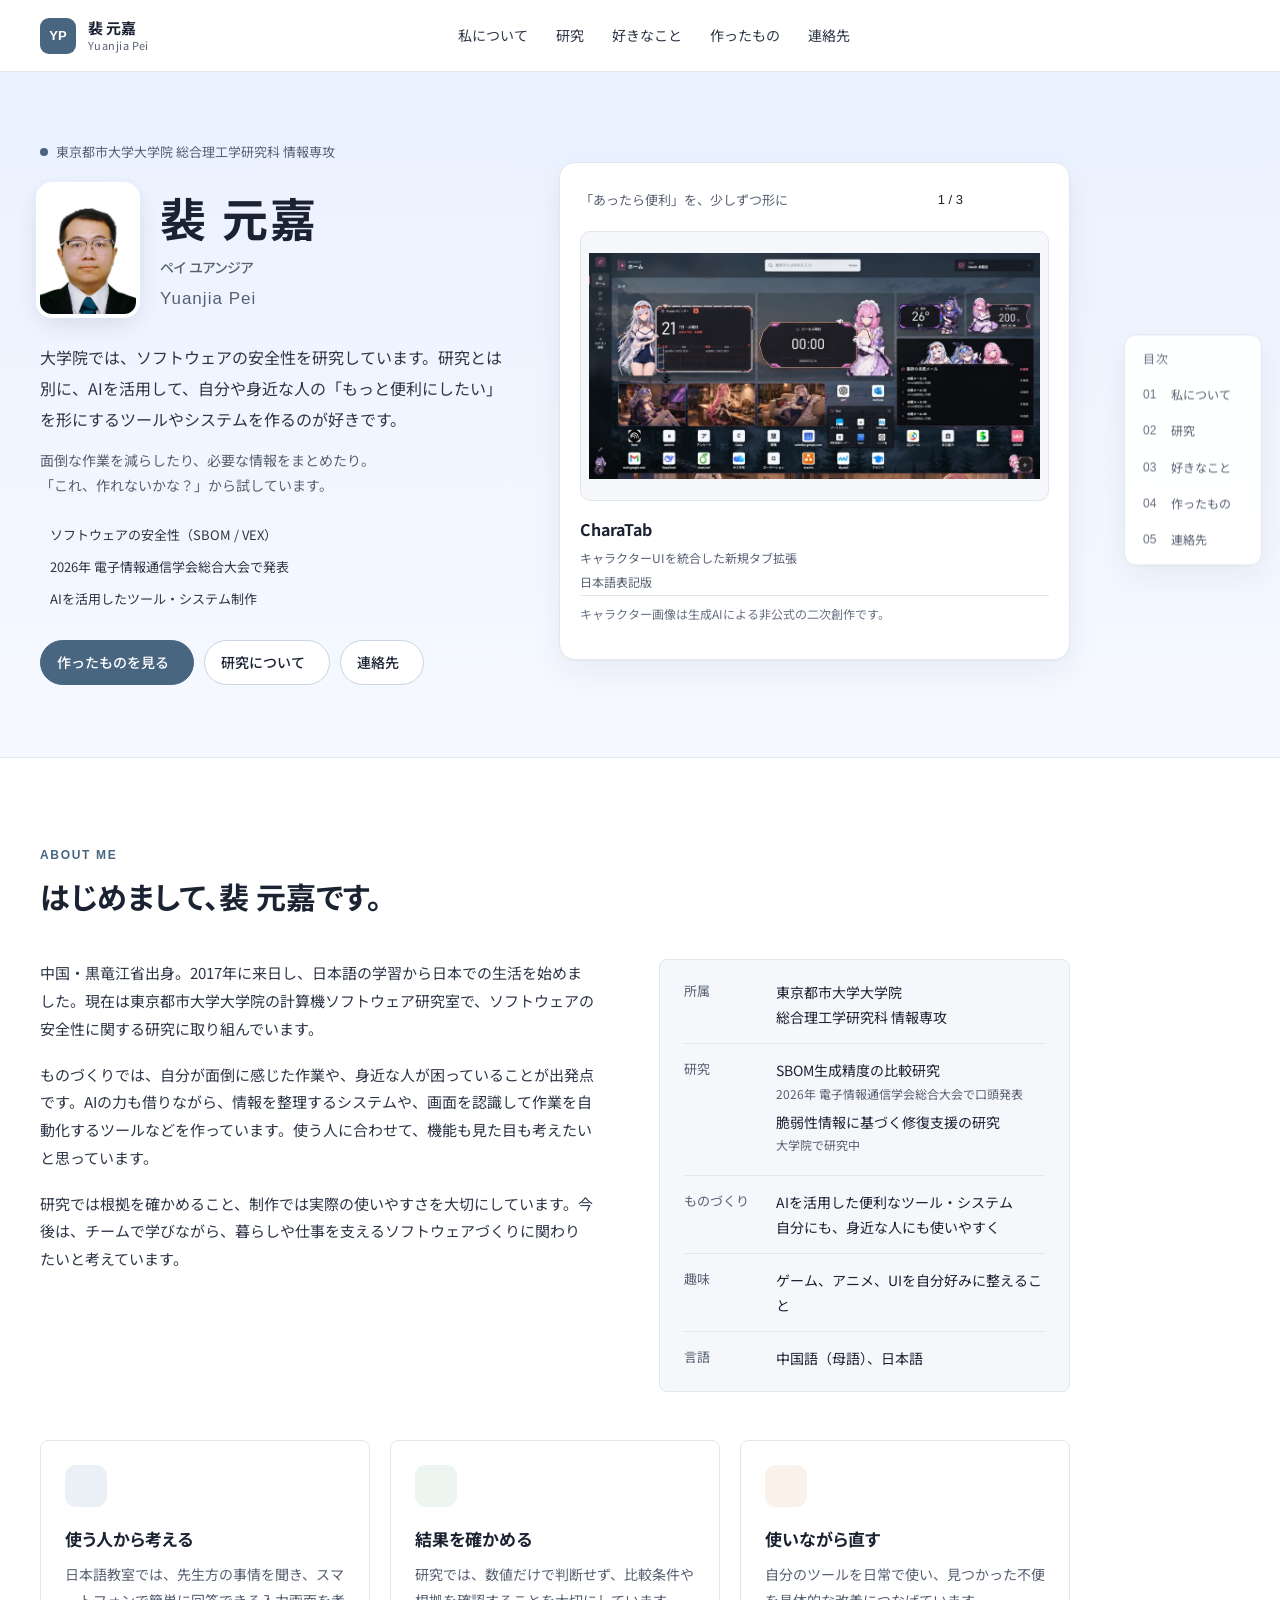
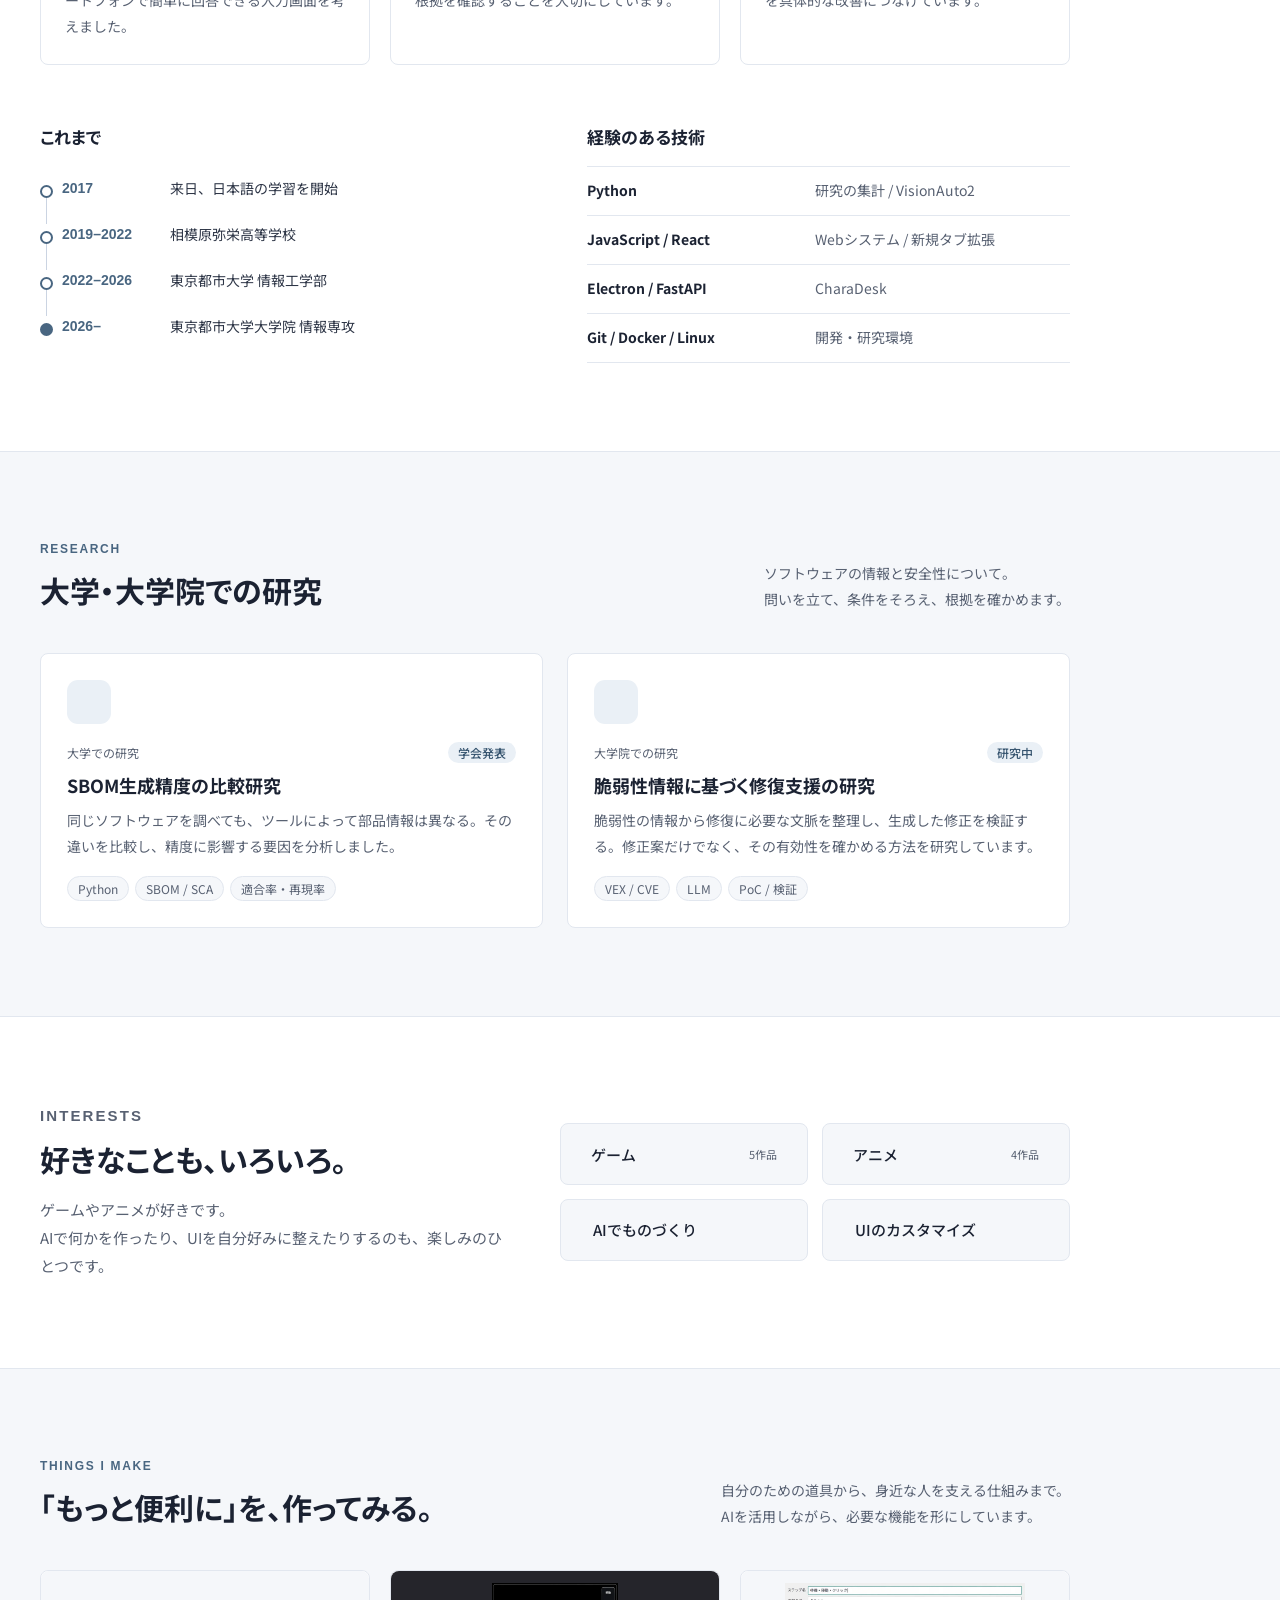
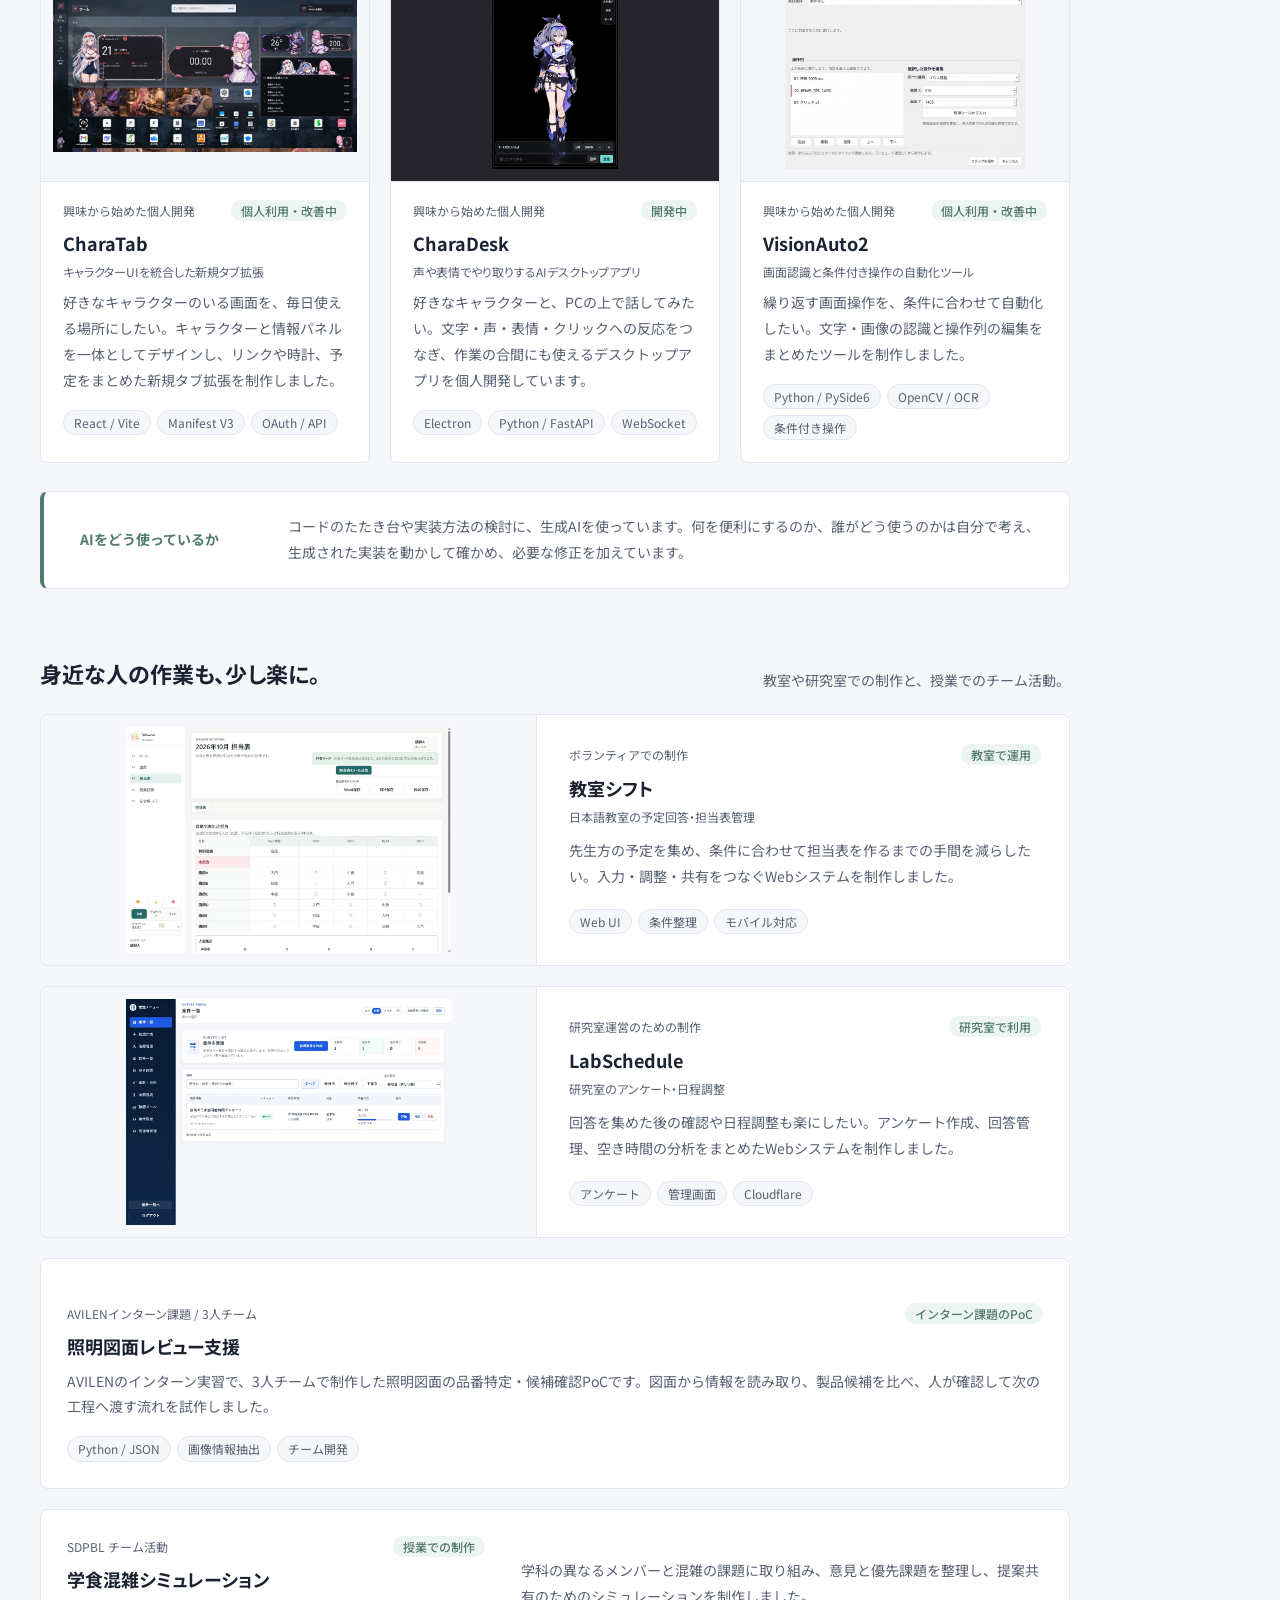
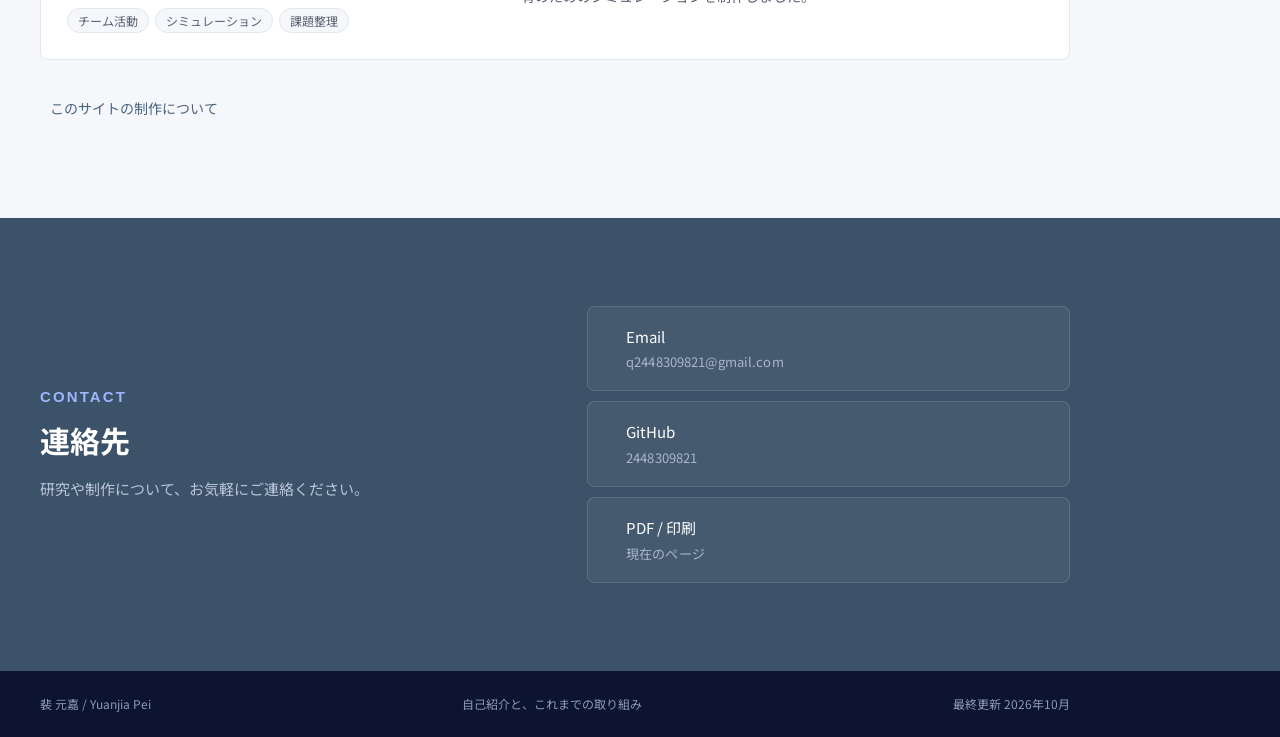
==== index.html @ 2051e52d "Audit Japanese copy across portfolio and refresh verified screenshot" ====
<!DOCTYPE html><html lang="ja"><head><meta charset="utf-8"><meta name="viewport" content="width=device-width,initial-scale=1"><meta name="description" content="裴 元嘉の自己紹介。大学・大学院での研究と、AIを活用して自分や身近な人の不便を減らすツール・システム制作。ゲームやアニメなどの趣味も紹介。"><meta name="theme-color" content="#496681"><title>裴 元嘉｜研究とものづくり</title>
<meta property="og:type" content="profile"><meta property="og:title" content="裴 元嘉｜研究とものづくり"><meta property="og:description" content="裴 元嘉の自己紹介。大学・大学院での研究と、AIを活用して自分や身近な人の不便を減らすツール・システム制作。ゲームやアニメなどの趣味も紹介。"><meta property="og:url" content="https://2448309821.github.io/intro-page/"><meta property="og:image" content="https://2448309821.github.io/intro-page/assets/profile-photo.jpeg"><meta property="og:locale" content="ja_JP"><meta name="twitter:card" content="summary">
<link rel="icon" href="data:image/svg+xml,%3Csvg xmlns='http://www.w3.org/2000/svg' viewBox='0 0 64 64'%3E%3Crect width='64' height='64' rx='8' fill='%23496681'/%3E%3Ctext x='32' y='41' text-anchor='middle' font-family='Arial' font-size='24' font-weight='700' fill='white'%3EYP%3C/text%3E%3C/svg%3E"><link rel="preconnect" href="https://fonts.googleapis.com"><link rel="preconnect" href="https://fonts.gstatic.com" crossorigin=""><link rel="stylesheet" href="https://fonts.googleapis.com/css2?family=Noto+Sans+JP:wght@400;500;700&amp;display=swap"><link rel="stylesheet" href="style.d1577be3e627.css"></head>
<body class="page-home"><a class="skip" href="#main">本文へ</a>
<header class="site-header"><a class="wordmark" href="index.html"><span class="mark" aria-hidden="true">YP</span><span>裴 元嘉<small>Yuanjia Pei</small></span></a><nav aria-label="メインナビゲーション"><a href="index.html#profile">私について</a><a href="index.html#research">研究</a><a href="index.html#interests">好きなこと</a><a href="index.html#development">作ったもの</a><a href="index.html#contact">連絡先</a></nav><div class="header-tools"><button class="icon-button" data-print="" title="PDF / 印刷" aria-label="PDF / 印刷"><i data-lucide="printer" aria-hidden="true"></i></button><button class="icon-button" data-share="" title="このページのリンクをコピー" aria-label="このページのリンクをコピー"><i data-lucide="link-2" aria-hidden="true"></i></button><button class="icon-button mobile-menu" data-menu="" title="メニュー" aria-label="メニュー" aria-expanded="false"><i data-lucide="menu" aria-hidden="true"></i></button></div></header>
<aside class="quick-rail" aria-label="ページ内ナビゲーション" data-quick-nav=""><span class="quick-rail-label">目次</span><a href="#profile" data-quick-link="profile"><span>01</span>私について</a><a href="#research" data-quick-link="research"><span>02</span>研究</a><a href="#interests" data-quick-link="interests"><span>03</span>好きなこと</a><a href="#development" data-quick-link="development"><span>04</span>作ったもの</a><a href="#contact" data-quick-link="contact"><span>05</span>連絡先</a><button class="quick-top" data-top="" title="ページ上部へ戻る" aria-label="ページ上部へ戻る"><i data-lucide="arrow-up" aria-hidden="true"></i></button></aside>
<main id="main"><section class="intro"><div class="container intro-content"><div class="intro-copy"><p class="intro-affiliation">東京都市大学大学院 総合理工学研究科 情報専攻</p><div class="intro-identity"><img class="profile-photo" src="assets/profile-photo.jpeg" alt="裴 元嘉のプロフィール写真" width="450" height="600"><h1>裴 元嘉<small class="name-reading">ペイ ユアンジア</small><span>Yuanjia Pei</span></h1></div><p class="intro-description">大学院では、ソフトウェアの安全性を研究しています。研究とは別に、AIを活用して、自分や身近な人の「もっと便利にしたい」を形にするツールやシステムを作るのが好きです。</p><p class="intro-personal">面倒な作業を減らしたり、必要な情報をまとめたり。<br>「これ、作れないかな？」から試しています。</p><ul class="intro-highlights" aria-label="プロフィールの要点"><li><i data-lucide="shield-check" aria-hidden="true"></i>ソフトウェアの安全性（SBOM / VEX）</li><li><i data-lucide="mic" aria-hidden="true"></i>2026年 電子情報通信学会総合大会で発表</li><li><i data-lucide="sparkles" aria-hidden="true"></i>AIを活用したツール・システム制作</li></ul><div class="intro-paths"><a class="primary" href="#development">作ったものを見る<i data-lucide="arrow-down" aria-hidden="true"></i></a><a href="#research">研究について<i data-lucide="arrow-down" aria-hidden="true"></i></a><a href="#contact">連絡先<i data-lucide="mail" aria-hidden="true"></i></a></div></div><div class="intro-work" role="region" aria-label="個人開発の画面"><div class="featured-top"><span>「あったら便利」を、少しずつ形に</span><div class="featured-navigation"><span data-feature-status="" aria-live="polite" aria-atomic="true">1 / 3</span><button class="icon-button" data-feature-prev="" title="前の作品" aria-label="前の作品"><i data-lucide="chevron-left" aria-hidden="true"></i></button><button class="icon-button" data-feature-next="" title="次の作品" aria-label="次の作品"><i data-lucide="chevron-right" aria-hidden="true"></i></button></div></div><figure class="featured-project" data-feature-slide="0"><a class="featured-image tab" href="projects/custom-tab.html" tabindex="-1" aria-hidden="true"><img src="assets/screenshots/thumbs/custom-tab-ja.webp" alt="CharaTabの日本語表記版。リンク、カレンダー、時計、未接続のメール欄を配置。" width="1774" height="887" fetchpriority="high"></a><figcaption><a href="projects/custom-tab.html"><span>CharaTab<small class="project-name-subtitle">キャラクターUIを統合した新規タブ拡張</small></span><i data-lucide="arrow-up-right" aria-hidden="true"></i></a><p>日本語表記版</p><p class="featured-rights">キャラクター画像は生成AIによる非公式の二次創作です。</p></figcaption></figure><figure class="featured-project" data-feature-slide="1" hidden=""><a class="featured-image companion" href="projects/desktop-companion.html" tabindex="-1" aria-hidden="true"><img src="assets/screenshots/thumbs/desktop-companion-ja.webp" alt="CharaDeskの待機画面の日本語表記版。2Dキャラクター、操作メニュー、会話入力欄。" width="1034" height="1521" loading="lazy"></a><figcaption><a href="projects/desktop-companion.html"><span>CharaDesk<small class="project-name-subtitle">声や表情でやり取りするAIデスクトップアプリ</small></span><i data-lucide="arrow-up-right" aria-hidden="true"></i></a><p>日本語表記版</p><p class="featured-rights">キャラクター画像は生成AIによる非公式の二次創作です。</p></figcaption></figure><figure class="featured-project" data-feature-slide="2" hidden=""><a class="featured-image ocr" href="projects/visionauto.html" tabindex="-1" aria-hidden="true"><img src="assets/screenshots/thumbs/visionauto-ja.webp" alt="VisionAuto2の操作列エディターの日本語表記版。待機、マウス移動、クリックを順番に編集する画面。" width="1426" height="1103" loading="lazy"></a><figcaption><a href="projects/visionauto.html"><span>VisionAuto2<small class="project-name-subtitle">画面認識と条件付き操作の自動化ツール</small></span><i data-lucide="arrow-up-right" aria-hidden="true"></i></a><p>日本語表記版</p></figcaption></figure></div></div></section>
<section id="profile" class="section-band"><div class="container"><div class="section-heading"><div><p class="section-kicker">About me</p><h2>はじめまして、裴 元嘉です。</h2></div></div><div class="profile-grid"><div><p class="profile-intro">中国・黒竜江省出身。2017年に来日し、日本語の学習から日本での生活を始めました。現在は東京都市大学大学院の計算機ソフトウェア研究室で、ソフトウェアの安全性に関する研究に取り組んでいます。</p><p class="profile-intro">ものづくりでは、自分が面倒に感じた作業や、身近な人が困っていることが出発点です。AIの力も借りながら、情報を整理するシステムや、画面を認識して作業を自動化するツールなどを作っています。使う人に合わせて、機能も見た目も考えたいと思っています。</p><p class="profile-intro">研究では根拠を確かめること、制作では実際の使いやすさを大切にしています。今後は、チームで学びながら、暮らしや仕事を支えるソフトウェアづくりに関わりたいと考えています。</p></div><dl class="profile-facts"><div><dt>所属</dt><dd>東京都市大学大学院<br>総合理工学研究科 情報専攻</dd></div><div><dt>研究</dt><dd>SBOM生成精度の比較研究<small>2026年 電子情報通信学会総合大会で口頭発表</small>脆弱性情報に基づく修復支援の研究<small>大学院で研究中</small></dd></div><div><dt>ものづくり</dt><dd>AIを活用した便利なツール・システム<br>自分にも、身近な人にも使いやすく</dd></div><div><dt>趣味</dt><dd>ゲーム、アニメ、UIを自分好みに整えること</dd></div><div><dt>言語</dt><dd>中国語（母語）、日本語</dd></div></dl></div>
<div class="personal-values"><article><span><i data-lucide="users" aria-hidden="true"></i></span><h3>使う人から考える</h3><p>日本語教室では、先生方の事情を聞き、スマートフォンで簡単に回答できる入力画面を考えました。</p></article><article><span><i data-lucide="flask-conical" aria-hidden="true"></i></span><h3>結果を確かめる</h3><p>研究では、数値だけで判断せず、比較条件や根拠を確認することを大切にしています。</p></article><article><span><i data-lucide="wrench" aria-hidden="true"></i></span><h3>使いながら直す</h3><p>自分のツールを日常で使い、見つかった不便を具体的な改善につなげています。</p></article></div>
<div class="background-skills"><div><h3>これまで</h3><ol class="life-timeline"><li><time>2017</time><span>来日、日本語の学習を開始</span></li><li><time>2019–2022</time><span>相模原弥栄高等学校</span></li><li><time>2022–2026</time><span>東京都市大学 情報工学部</span></li><li><time>2026–</time><span>東京都市大学大学院 情報専攻</span></li></ol></div><div><h3>経験のある技術</h3><div class="skill-rows"><div><strong>Python</strong><span>研究の集計 / VisionAuto2</span></div><div><strong>JavaScript / React</strong><span>Webシステム / 新規タブ拡張</span></div><div><strong>Electron / FastAPI</strong><span>CharaDesk</span></div><div><strong>Git / Docker / Linux</strong><span>開発・研究環境</span></div></div></div></div></div></section>
<section id="research" class="section-band research-band"><div class="container"><div class="section-heading"><div><p class="section-kicker">Research</p><h2>大学・大学院での研究</h2></div><p>ソフトウェアの情報と安全性について。<br>問いを立て、条件をそろえ、根拠を確かめます。</p></div><div class="work-grid"><article class="project-item text-project"><span class="project-symbol" aria-hidden="true"><i data-lucide="microscope" aria-hidden="true"></i></span><div class="item-meta"><span>大学での研究</span><span class="status">学会発表</span></div><h3><a href="projects/sbom.html"><span>SBOM生成精度の比較研究</span><i data-lucide="arrow-up-right" aria-hidden="true"></i></a></h3><p>同じソフトウェアを調べても、ツールによって部品情報は異なる。その違いを比較し、精度に影響する要因を分析しました。</p><div class="tag-list"><span>Python</span><span>SBOM / SCA</span><span>適合率・再現率</span></div></article><article class="project-item text-project"><span class="project-symbol" aria-hidden="true"><i data-lucide="microscope" aria-hidden="true"></i></span><div class="item-meta"><span>大学院での研究</span><span class="status">研究中</span></div><h3><a href="projects/vex.html"><span>脆弱性情報に基づく修復支援の研究</span><i data-lucide="arrow-up-right" aria-hidden="true"></i></a></h3><p>脆弱性の情報から修復に必要な文脈を整理し、生成した修正を検証する。修正案だけでなく、その有効性を確かめる方法を研究しています。</p><div class="tag-list"><span>VEX / CVE</span><span>LLM</span><span>PoC / 検証</span></div></article></div></div></section>
<section id="interests" class="section-band interests-band"><div class="container interests-layout"><div><p class="section-kicker">Interests</p><h2>好きなことも、いろいろ。</h2><p>ゲームやアニメが好きです。<br>AIで何かを作ったり、UIを自分好みに整えたりするのも、楽しみのひとつです。</p></div><ul class="interest-list"><li class="interest-expandable"><details><summary><i data-lucide="gamepad-2" aria-hidden="true"></i><span>ゲーム</span><small>5作品</small><i data-lucide="chevron-down" aria-hidden="true"></i></summary><div class="interest-content"><p>好きなゲーム</p><ul><li>原神</li><li>崩壊：スターレイル</li><li>ポケットモンスター</li><li>ファイアーエムブレム</li><li>アークナイツ</li></ul></div></details></li><li class="interest-expandable"><details><summary><i data-lucide="tv" aria-hidden="true"></i><span>アニメ</span><small>4作品</small><i data-lucide="chevron-down" aria-hidden="true"></i></summary><div class="interest-content"><p>好きなアニメ</p><ul><li>ノーゲーム・ノーライフ</li><li>無職転生</li><li>コードギアス <span class="interest-subtitle">反逆のルルーシュ</span></li><li>ぐらんぶる</li></ul></div></details></li><li><i data-lucide="wrench" aria-hidden="true"></i><span>AIでものづくり</span></li><li><i data-lucide="palette" aria-hidden="true"></i><span>UIのカスタマイズ</span></li></ul></div></section>
<section id="development" class="section-band"><div class="container"><div class="section-heading"><div><p class="section-kicker">Things I make</p><h2>「もっと便利に」を、作ってみる。</h2></div><p>自分のための道具から、身近な人を支える仕組みまで。<br>AIを活用しながら、必要な機能を形にしています。</p></div><div class="work-grid personal-grid"><article class="project-item with-image"><a class="project-visual-link" href="projects/custom-tab.html" tabindex="-1" aria-hidden="true"><figure class="thumbnail"><div class="screenshot-frame tab"><img class="project-screenshot" src="assets/screenshots/thumbs/custom-tab-ja.webp" alt="CharaTabの日本語表記版。リンク、カレンダー、時計、未接続のメール欄を配置。" width="1774" height="887" loading="lazy"></div></figure></a><div class="item-meta"><span>興味から始めた個人開発</span><span class="status">個人利用・改善中</span></div><h3><a href="projects/custom-tab.html"><span>CharaTab<small class="project-name-subtitle">キャラクターUIを統合した新規タブ拡張</small></span><i data-lucide="arrow-up-right" aria-hidden="true"></i></a></h3><p>好きなキャラクターのいる画面を、毎日使える場所にしたい。キャラクターと情報パネルを一体としてデザインし、リンクや時計、予定をまとめた新規タブ拡張を制作しました。</p><div class="tag-list"><span>React / Vite</span><span>Manifest V3</span><span>OAuth / API</span></div></article><article class="project-item with-image"><a class="project-visual-link" href="projects/desktop-companion.html" tabindex="-1" aria-hidden="true"><figure class="thumbnail"><div class="screenshot-frame companion"><img class="project-screenshot" src="assets/screenshots/thumbs/desktop-companion-ja.webp" alt="CharaDeskの待機画面の日本語表記版。2Dキャラクター、操作メニュー、会話入力欄。" width="1034" height="1521" loading="lazy"></div></figure></a><div class="item-meta"><span>興味から始めた個人開発</span><span class="status">開発中</span></div><h3><a href="projects/desktop-companion.html"><span>CharaDesk<small class="project-name-subtitle">声や表情でやり取りするAIデスクトップアプリ</small></span><i data-lucide="arrow-up-right" aria-hidden="true"></i></a></h3><p>好きなキャラクターと、PCの上で話してみたい。文字・声・表情・クリックへの反応をつなぎ、作業の合間にも使えるデスクトップアプリを個人開発しています。</p><div class="tag-list"><span>Electron</span><span>Python / FastAPI</span><span>WebSocket</span></div></article><article class="project-item with-image"><a class="project-visual-link" href="projects/visionauto.html" tabindex="-1" aria-hidden="true"><figure class="thumbnail"><div class="screenshot-frame ocr"><img class="project-screenshot" src="assets/screenshots/thumbs/visionauto-ja.webp" alt="VisionAuto2の操作列エディターの日本語表記版。待機、マウス移動、クリックを順番に編集する画面。" width="1426" height="1103" loading="lazy"></div></figure></a><div class="item-meta"><span>興味から始めた個人開発</span><span class="status">個人利用・改善中</span></div><h3><a href="projects/visionauto.html"><span>VisionAuto2<small class="project-name-subtitle">画面認識と条件付き操作の自動化ツール</small></span><i data-lucide="arrow-up-right" aria-hidden="true"></i></a></h3><p>繰り返す画面操作を、条件に合わせて自動化したい。文字・画像の認識と操作列の編集をまとめたツールを制作しました。</p><div class="tag-list"><span>Python / PySide6</span><span>OpenCV / OCR</span><span>条件付き操作</span></div></article></div><div class="development-note"><span><i data-lucide="wrench" aria-hidden="true"></i>AIをどう使っているか</span><p>コードのたたき台や実装方法の検討に、生成AIを使っています。何を便利にするのか、誰がどう使うのかは自分で考え、生成された実装を動かして確かめ、必要な修正を加えています。</p></div><div class="practice-heading"><h3>身近な人の作業も、少し楽に。</h3><p>教室や研究室での制作と、授業でのチーム活動。</p></div><div class="practice-grid"><article class="project-item with-image"><a class="project-visual-link" href="projects/wawon.html" tabindex="-1" aria-hidden="true"><figure class="thumbnail"><div class="screenshot-frame schedule"><img class="project-screenshot" src="assets/screenshots/thumbs/wawon.webp" alt="教室シフトの実際の担当表画面。架空の講師AからFの担当を月ごとに確認。" width="1425" height="990" loading="lazy"></div></figure></a><div class="item-meta"><span>ボランティアでの制作</span><span class="status">教室で運用</span></div><h3><a href="projects/wawon.html"><span>教室シフト<small class="project-name-subtitle">日本語教室の予定回答・担当表管理</small></span><i data-lucide="arrow-up-right" aria-hidden="true"></i></a></h3><p>先生方の予定を集め、条件に合わせて担当表を作るまでの手間を減らしたい。入力・調整・共有をつなぐWebシステムを制作しました。</p><div class="tag-list"><span>Web UI</span><span>条件整理</span><span>モバイル対応</span></div></article><article class="project-item with-image"><a class="project-visual-link" href="projects/lab-survey.html" tabindex="-1" aria-hidden="true"><figure class="thumbnail"><div class="screenshot-frame survey"><img class="project-screenshot" src="assets/screenshots/thumbs/lab-survey-list.webp" alt="研究室日程調整システムの実際の案件一覧画面。架空のアンケートの回答状況を一覧で確認。" width="1440" height="1000" loading="lazy"></div></figure></a><div class="item-meta"><span>研究室運営のための制作</span><span class="status">研究室で利用</span></div><h3><a href="projects/lab-survey.html"><span>LabSchedule<small class="project-name-subtitle">研究室のアンケート・日程調整</small></span><i data-lucide="arrow-up-right" aria-hidden="true"></i></a></h3><p>回答を集めた後の確認や日程調整も楽にしたい。アンケート作成、回答管理、空き時間の分析をまとめたWebシステムを制作しました。</p><div class="tag-list"><span>アンケート</span><span>管理画面</span><span>Cloudflare</span></div></article><article class="project-item text-project"><div class="item-meta"><span>AVILENインターン課題 / 3人チーム</span><span class="status">インターン課題のPoC</span></div><h3><a href="projects/avilen.html"><span>照明図面レビュー支援</span><i data-lucide="arrow-up-right" aria-hidden="true"></i></a></h3><p>AVILENのインターン実習で、3人チームで制作した照明図面の品番特定・候補確認PoCです。図面から情報を読み取り、製品候補を比べ、人が確認して次の工程へ渡す流れを試作しました。</p><div class="tag-list"><span>Python / JSON</span><span>画像情報抽出</span><span>チーム開発</span></div></article></div><div class="team-case"><article class="project-item text-project"><span class="project-symbol" aria-hidden="true"><i data-lucide="code-2" aria-hidden="true"></i></span><div class="item-meta"><span>SDPBL チーム活動</span><span class="status">授業での制作</span></div><h3><a href="projects/sdpbl.html"><span>学食混雑シミュレーション</span><i data-lucide="arrow-up-right" aria-hidden="true"></i></a></h3><p>学科の異なるメンバーと混雑の課題に取り組み、意見と優先課題を整理し、提案共有のためのシミュレーションを制作しました。</p><div class="tag-list"><span>チーム活動</span><span>シミュレーション</span><span>課題整理</span></div></article></div><a class="portfolio-link" href="projects/portfolio.html"><i data-lucide="layout-template" aria-hidden="true"></i>このサイトの制作について<i data-lucide="arrow-up-right" aria-hidden="true"></i></a></div></section>
<section id="contact" class="section-band contact-band"><div class="container contact-layout"><div><p class="section-kicker">Contact</p><h2>連絡先</h2><p>研究や制作について、お気軽にご連絡ください。</p></div><div class="contact-links"><a href="mailto:q2448309821@gmail.com"><i data-lucide="mail" aria-hidden="true"></i><span>Email<small>q2448309821@gmail.com</small></span><i data-lucide="arrow-up-right" aria-hidden="true"></i></a><a href="https://github.com/2448309821" target="_blank" rel="noopener noreferrer"><i data-lucide="github" aria-hidden="true"></i><span>GitHub<small>2448309821</small></span><i data-lucide="arrow-up-right" aria-hidden="true"></i></a><button data-print=""><i data-lucide="printer" aria-hidden="true"></i><span>PDF / 印刷<small>現在のページ</small></span></button></div></div></section></main><p class="toast" data-toast="" role="status" aria-live="polite"></p><footer class="site-footer"><div class="container footer-inner"><a href="index.html">裴 元嘉 / Yuanjia Pei</a><span>自己紹介と、これまでの取り組み</span><small>最終更新 2026年10月</small></div></footer>
<dialog id="visual-dialog" aria-labelledby="visual-title"><div class="dialog-top"><h2 id="visual-title">プロジェクトの画面</h2><div class="dialog-tools"><button class="icon-button" data-zoom="" title="原寸で表示" aria-label="原寸で表示" aria-pressed="false"><i data-lucide="zoom-in" aria-hidden="true"></i></button><button class="icon-button" data-close="" title="閉じる" aria-label="閉じる"><i data-lucide="x" aria-hidden="true"></i></button></div></div><div id="visual-content" tabindex="0" role="region" aria-label="プロジェクト画像"></div><p id="visual-caption"></p></dialog>
<script src="vendor/lucide.js"></script><script src="app.afe3bcd1b2b1.js"></script></body></html>
---- style.d1577be3e627.css ----
/* ---------- Tokens ---------- */
:root{--bg:#ffffff;--soft:#f5f7fa;--ink:#1b2232;--text:#2d3546;--muted:#586172;--faint:#687083;--line:#e2e7ef;--line-strong:#cbd4e2;--accent:#496681;--accent-deep:#36546f;--accent-soft:#eaf0f6;--warm:#9b6b57;--warm-soft:#faf1eb;--mint:#527a70;--mint-soft:#edf5f1;--navy:#3c5268;--radius:8px;--shadow:0 1px 2px #1a244008,0 12px 32px #1a24400f;--max:1120px;--header:72px}

/* ---------- Base ---------- */
*{box-sizing:border-box}
html{scroll-behavior:smooth;scroll-padding-top:calc(var(--header) + 20px);-webkit-text-size-adjust:100%}
body{margin:0;color:var(--text);background:var(--bg);font-family:"Noto Sans JP","Hiragino Sans","Hiragino Kaku Gothic ProN","Yu Gothic",Meiryo,sans-serif;font-size:15px;line-height:1.85;letter-spacing:.02em;-webkit-font-smoothing:antialiased}
a{color:inherit;text-decoration:none}
button,input,select{font:inherit;letter-spacing:inherit}
button{cursor:pointer;color:inherit;border:0;background:none;padding:0}
img{display:block;max-width:100%}
p,h1,h2,h3,figure{margin:0}
h1,h2,h3{color:var(--ink);font-weight:700;letter-spacing:.03em;font-feature-settings:"palt"}
/* Break Japanese at phrase boundaries instead of mid-word (Chromium); balance short headings. */
h1,h2,h3,.motivation-lead,.interest-list span,.contact-layout p,.featured-project figcaption a,.intro-highlights li{word-break:auto-phrase;text-wrap:balance}
.sr-only{position:absolute;width:1px;height:1px;padding:0;margin:-1px;overflow:hidden;clip:rect(0 0 0 0);white-space:nowrap;border:0}
a:focus-visible,button:focus-visible,summary:focus-visible,[tabindex]:focus-visible{outline:3px solid var(--accent);outline-offset:3px;border-radius:4px}
svg{width:20px;height:20px;stroke-width:1.8;flex-shrink:0}
[hidden]{display:none!important}
.container{width:min(var(--max),calc(100% - 80px));margin-inline:auto}
.skip{position:fixed;left:12px;top:-60px;z-index:100;background:var(--ink);color:#fff;padding:8px 16px;border-radius:6px}
.skip:focus{top:12px}

/* ---------- Header ---------- */
.site-header{height:var(--header);display:flex;align-items:center;justify-content:space-between;gap:20px;padding:0 40px;background:#ffffffeb;border-bottom:1px solid var(--line);position:sticky;top:0;z-index:20;backdrop-filter:saturate(1.4) blur(12px)}
.wordmark{display:flex;align-items:center;gap:12px;font-size:15px;font-weight:700;line-height:1.35;color:var(--ink)}
.wordmark small{display:block;font-size:11px;font-weight:400;color:var(--muted);letter-spacing:.04em}
.mark{width:36px;height:36px;background:var(--accent);color:#fff;display:grid;place-items:center;border-radius:9px;font:700 13px/1 Arial,sans-serif}
.site-header nav{display:flex;gap:4px;font-size:14px}
.site-header nav a{padding:6px 12px;border-radius:8px;color:var(--text)}
.site-header nav a:hover{color:var(--accent);background:var(--accent-soft)}
.header-tools{display:flex;gap:4px}
.icon-button{width:38px;height:38px;display:inline-flex;align-items:center;justify-content:center;border-radius:9px;color:var(--muted)}
.icon-button:hover{background:var(--accent-soft);color:var(--accent)}
.mobile-menu{display:none}

/* ---------- Quick rail (home only) ---------- */
.quick-rail{position:fixed;right:18px;top:50%;transform:translateY(-50%);z-index:15;display:none;flex-direction:column;gap:2px;padding:12px 8px 8px;border:1px solid var(--line);border-radius:12px;background:#ffffffee;box-shadow:var(--shadow);backdrop-filter:blur(10px)}
.quick-rail-label{font-size:12px;color:var(--faint);padding:0 10px 6px;letter-spacing:.08em}
.quick-rail a{display:grid;grid-template-columns:22px 1fr;align-items:center;gap:6px;min-width:120px;padding:6px 10px;font-size:12px;color:var(--muted);border-radius:8px}
.quick-rail a span{font:12px/1 Arial,sans-serif;color:var(--faint)}
.quick-rail a:hover,.quick-rail a.is-active{background:var(--accent-soft);color:var(--accent)}
.quick-rail a.is-active{font-weight:700}
.quick-rail a.is-active span{color:var(--accent)}
.quick-top{align-self:end;width:32px;height:32px;margin-top:4px;border-radius:8px;color:var(--muted);display:grid;place-items:center}
.quick-top:hover{background:var(--accent-soft);color:var(--accent)}
.quick-top svg{width:16px;height:16px}

/* ---------- Shared pieces ---------- */
.section-band{padding:88px 0}
.section-heading{display:flex;align-items:end;justify-content:space-between;gap:32px;margin-bottom:40px}
.section-kicker{font:700 12px/1.5 Arial,sans-serif;color:var(--accent);letter-spacing:.14em;text-transform:uppercase;margin-bottom:10px}
.section-heading h2,.interests-layout h2,.contact-layout h2{font-size:30px;line-height:1.5}
.section-heading>p{font-size:14px;color:var(--muted);flex-shrink:0;line-height:1.9}
.tag-list{display:flex;flex-wrap:wrap;align-items:flex-start;align-content:flex-start;gap:6px;margin-top:16px}
.tag-list span{font-size:12px;line-height:1.6;color:var(--muted);background:var(--soft);border:1px solid var(--line);border-radius:999px;padding:2px 10px}

/* ---------- Intro ---------- */
.intro{padding:64px 0 72px;background:linear-gradient(180deg,#eaf1ff 0%,#f6f9ff 100%);border-bottom:1px solid var(--line)}
.intro-content{display:grid;grid-template-columns:minmax(0,.95fr) minmax(0,1.05fr);gap:56px;align-items:center}
.intro-copy,.intro-work{min-width:0}
.intro-affiliation{display:inline-flex;align-items:center;gap:8px;font-size:13px;color:var(--muted);margin-bottom:22px}
.intro-affiliation::before{content:"";width:8px;height:8px;border-radius:50%;background:var(--accent);flex-shrink:0}
.intro-identity{display:flex;align-items:center;gap:24px}
.profile-photo{width:96px;height:128px;object-fit:cover;border-radius:12px;flex-shrink:0;box-shadow:0 0 0 4px #fff,0 8px 24px #1a244022}
.intro h1{font-size:46px;line-height:1.3;letter-spacing:.06em}
.intro h1 span{display:block;margin-top:6px;font:400 17px/1.6 Arial,sans-serif;color:var(--muted);letter-spacing:.06em}
.intro h1 .name-reading{display:block;margin-top:8px;font-size:14px;line-height:1.6;font-weight:500;color:var(--muted)}
.intro-description{font-size:16px;margin-top:28px;max-width:30em;line-height:1.95;color:var(--text)}
.intro-personal{font-size:14px;margin-top:12px;color:var(--muted);line-height:1.85}
.intro-highlights{list-style:none;padding:0;margin:24px 0 0;display:flex;flex-direction:column;gap:8px}
.intro-highlights li{display:flex;align-items:center;gap:10px;font-size:13px;color:var(--text)}
.intro-highlights svg{width:16px;height:16px;color:var(--accent)}
.intro-paths{display:flex;gap:10px;margin-top:28px;flex-wrap:wrap}
.intro-paths a{display:inline-flex;align-items:center;gap:8px;font-size:14px;font-weight:500;padding:9px 16px;border-radius:999px;border:1px solid var(--line-strong);background:#fff;color:var(--ink);transition:border-color .15s,color .15s,background .15s}
.intro-paths a:hover{border-color:var(--accent);color:var(--accent)}
.intro-paths a.primary{background:var(--accent);border-color:var(--accent);color:#fff}
.intro-paths a.primary:hover{background:var(--accent-deep);border-color:var(--accent-deep);color:#fff}
.intro-paths svg{width:15px;height:15px}
.intro-work{padding:18px 20px 16px;background:#fff;border:1px solid var(--line);border-radius:16px;box-shadow:var(--shadow)}
.featured-top{display:flex;justify-content:space-between;gap:16px;align-items:center;margin-bottom:12px;font-size:13px;color:var(--muted)}
.featured-navigation{display:flex;align-items:center;gap:2px;flex-shrink:0}
.featured-navigation>span{font:13px Arial,sans-serif;margin-right:6px;color:var(--ink)}
.featured-image{height:270px;display:flex;align-items:center;justify-content:center;overflow:hidden;background:var(--soft);border:1px solid var(--line);border-radius:10px;padding:8px}
.featured-image img{width:100%;height:100%;object-fit:contain}
.featured-image.companion{background:#25252b;border-color:#25252b}
.featured-project figcaption{margin-top:14px;min-height:128px}
.featured-project figcaption a{font-size:16px;font-weight:700;color:var(--ink);display:flex;gap:12px;align-items:center;justify-content:space-between}
.featured-project figcaption a:hover{color:var(--accent)}
.featured-project figcaption svg{width:18px;height:18px;color:var(--accent)}
.featured-project figcaption p{font-size:12px;color:var(--muted);margin-top:2px}
.featured-rights{margin-top:8px;padding-top:8px;border-top:1px solid var(--line);font-size:12px!important;line-height:1.7;color:var(--faint)!important}

/* ---------- Profile ---------- */
#profile{background:var(--bg)}
.profile-grid{display:grid;grid-template-columns:1.35fr 1fr;gap:64px;align-items:start}
.profile-intro{font-size:15px;margin-bottom:18px;max-width:40em}
.profile-facts{margin:0;padding:6px 24px;background:var(--soft);border:1px solid var(--line);border-radius:var(--radius)}
.profile-facts>div{display:grid;grid-template-columns:76px 1fr;gap:16px;padding:14px 0;font-size:14px;line-height:1.75}
.profile-facts>div+div{border-top:1px solid var(--line)}
.profile-facts dt{color:var(--muted);font-size:13px}
.profile-facts dd{margin:0;color:var(--ink)}
.profile-facts dd small{display:block;font-size:12px;color:var(--muted);margin-bottom:6px}
.personal-values{display:grid;grid-template-columns:repeat(3,minmax(0,1fr));gap:20px;margin-top:48px}
.personal-values article{padding:24px;background:#fff;border:1px solid var(--line);border-radius:var(--radius)}
.personal-values article>span{width:42px;height:42px;display:grid;place-items:center;border-radius:11px;background:var(--accent-soft);color:var(--accent);margin-bottom:16px}
.personal-values article:nth-child(2)>span{background:var(--mint-soft);color:var(--mint)}
.personal-values article:nth-child(3)>span{background:var(--warm-soft);color:var(--warm)}
.personal-values h3{font-size:17px;margin-bottom:8px}
.personal-values p{font-size:14px;color:var(--muted)}
.background-skills{display:grid;grid-template-columns:1fr 1fr;gap:64px;margin-top:56px}
.background-skills h3{font-size:17px;margin-bottom:14px}
.life-timeline{list-style:none;padding:0;margin:0;position:relative}
.life-timeline li{position:relative;display:grid;grid-template-columns:96px 1fr;gap:12px;padding:10px 0 10px 22px;font-size:14px}
.life-timeline li::before{content:"";position:absolute;left:0;top:19px;width:9px;height:9px;border-radius:50%;background:#fff;border:2px solid var(--accent)}
.life-timeline li::after{content:"";position:absolute;left:5.5px;top:32px;bottom:-12px;width:1px;background:var(--line-strong)}
.life-timeline li:last-child::after{display:none}
.life-timeline li:last-child::before{background:var(--accent)}
.life-timeline time{font:700 14px/1.85 Arial,sans-serif;color:var(--accent)}
.skill-rows>div{display:grid;grid-template-columns:1fr 1.2fr;gap:16px;border-bottom:1px solid var(--line);padding:11px 0;font-size:14px}
.skill-rows>div:first-child{border-top:1px solid var(--line)}
.skill-rows strong{font-weight:700;color:var(--ink)}
.skill-rows span{color:var(--muted)}

/* ---------- Project cards ---------- */
.research-band{background:var(--soft);border-block:1px solid var(--line)}
.work-grid{display:grid;grid-template-columns:repeat(2,minmax(0,1fr));gap:24px}
.personal-grid{grid-template-columns:repeat(3,minmax(0,1fr));gap:20px}
.project-item{position:relative;min-width:0;background:#fff;border:1px solid var(--line);border-radius:var(--radius);padding:0 22px 22px;transition:border-color .15s,box-shadow .15s,transform .15s}
.project-item:hover{border-color:var(--line-strong);box-shadow:var(--shadow)}
.text-project{padding:26px}
.project-symbol{width:44px;height:44px;display:grid;place-items:center;border-radius:11px;background:var(--accent-soft);color:var(--accent)}
.project-symbol svg{width:22px;height:22px}
.item-meta{display:flex;justify-content:space-between;align-items:center;gap:8px 12px;color:var(--muted);font-size:12px;margin:18px 0 8px;flex-wrap:wrap;line-height:1.6}
.item-meta .status{margin-left:auto;white-space:nowrap;color:var(--mint);background:var(--mint-soft);border-radius:999px;padding:1px 10px;font-weight:500}
.research-band .item-meta .status{color:var(--accent-deep);background:var(--accent-soft)}
.project-item h3{font-size:18px;line-height:1.6;margin-bottom:8px}
.project-item h3 a{display:flex;justify-content:space-between;align-items:start;gap:12px}
.project-item h3 a::after{content:"";position:absolute;inset:0;border-radius:var(--radius)}
@supports selector(:has(a)){.project-item:has(h3 a:focus-visible){outline:3px solid var(--accent);outline-offset:3px}.project-item h3 a:focus-visible{outline:none}}
.project-item h3 svg{width:18px;height:18px;margin-top:5px;color:var(--accent);transition:transform .15s}
.project-item:hover h3 a{color:var(--accent)}
.project-item:hover h3 svg{transform:translate(2px,-2px)}
.project-item>p{font-size:14px;color:var(--muted);line-height:1.85}
.project-item .project-name-subtitle,.featured-project .project-name-subtitle{display:block;margin-top:4px;font-size:12px;line-height:1.7;font-weight:400;color:var(--muted);overflow-wrap:anywhere;text-wrap:wrap}
.project-visual-link{position:relative;z-index:1;display:block;margin:0 -22px;border-bottom:1px solid var(--line);border-radius:var(--radius) var(--radius) 0 0;overflow:hidden;background:var(--soft)}
.thumbnail .screenshot-frame{height:210px;padding:12px;display:flex;align-items:center;justify-content:center}
.project-screenshot{width:100%;height:auto;object-fit:contain}
.thumbnail .project-screenshot{max-height:100%;width:auto;max-width:100%;transition:transform .25s}
.project-item:hover .thumbnail .project-screenshot{transform:scale(1.02)}
.thumbnail .companion{background:#25252b}
.interests-band{background:var(--bg)}
.interests-layout{display:grid;grid-template-columns:1fr 1.1fr;align-items:center;gap:56px}
.interests-layout h2{margin-bottom:14px}
.interests-layout p{font-size:15px;color:var(--muted)}
.interest-list{list-style:none;margin:0;padding:0;display:grid;grid-template-columns:1fr 1fr;gap:14px}
.interest-list>li{display:flex;align-items:center;gap:14px;font-size:15px;font-weight:500;color:var(--ink);padding:16px 18px;background:var(--soft);border:1px solid var(--line);border-radius:var(--radius);min-width:0;align-self:start}
.interest-list>.interest-expandable{display:block;padding:0}
.interest-expandable summary{display:flex;align-items:center;gap:12px;min-height:60px;padding:16px 18px;list-style:none;cursor:pointer;border-radius:var(--radius)}
.interest-expandable summary::-webkit-details-marker{display:none}
.interest-expandable summary:hover{background:#e9eef3}
.interest-expandable summary small{margin-left:auto;color:var(--muted);font-size:11px;font-weight:400;white-space:nowrap}
.interest-expandable summary svg:last-child{width:16px;height:16px;flex:none;color:var(--muted)}
.interest-expandable details[open]>summary svg:last-child{transform:rotate(180deg)}
.interest-content{padding:0 18px 18px}
.interests-layout .interest-content p{padding-top:14px;border-top:1px solid var(--line);font-size:11px;margin-bottom:10px}
.interest-content ul{list-style:none;margin:0;padding:0;display:grid;gap:9px}
.interest-content li{font-size:14px;line-height:1.7;font-weight:400;overflow-wrap:anywhere}
.interest-subtitle{display:block}
.interest-list svg{width:24px;height:24px;color:var(--accent)}
.interest-list li:nth-child(2) svg{color:#c55368}
.interest-list li:nth-child(3) svg{color:#a2740c}
.interest-list li:nth-child(4) svg{color:var(--mint)}
#development{background:var(--soft);border-top:1px solid var(--line)}
.development-note{display:grid;grid-template-columns:190px 1fr;gap:28px;padding:22px 26px;margin-top:28px;background:#fff;border:1px solid var(--line);border-left:4px solid var(--mint);border-radius:var(--radius);font-size:14px}
.development-note>span{display:flex;align-items:center;gap:10px;color:var(--mint);font-weight:700}
.development-note p{color:var(--muted)}
.practice-heading{display:flex;justify-content:space-between;align-items:end;gap:20px;margin:64px 0 20px}
.practice-heading h3{font-size:22px}
.practice-heading p{font-size:14px;color:var(--muted)}
.practice-grid{display:grid;grid-template-columns:1fr;gap:20px}
.practice-grid .with-image{display:grid;grid-template-columns:minmax(0,1.05fr) minmax(0,1fr);column-gap:32px;align-content:center;padding:0 28px 0 0}
.practice-grid .with-image .project-visual-link{grid-column:1;grid-row:1 / span 4;margin:0;border-bottom:0;border-right:1px solid var(--line);border-radius:var(--radius) 0 0 var(--radius)}
.practice-grid .with-image .thumbnail .screenshot-frame{height:250px}
.practice-grid .with-image .item-meta,.practice-grid .with-image h3,.practice-grid .with-image>p,.practice-grid .with-image .tag-list{grid-column:2}
.practice-grid .with-image .item-meta{margin-top:28px}
.practice-grid .with-image .tag-list{margin-bottom:28px}
.team-case{margin-top:20px}
.team-case .text-project{display:grid;grid-template-columns:minmax(0,1fr) minmax(0,1.25fr);column-gap:36px}
.team-case .project-symbol{display:none}
.team-case .item-meta{grid-column:1;margin-top:0}
.team-case h3{grid-column:1}
.team-case .project-item>p{grid-column:2;grid-row:1 / span 3;align-self:center}
.team-case .tag-list{grid-column:1;margin-top:6px}
.portfolio-link{display:inline-flex;align-items:center;gap:10px;margin-top:28px;font-size:14px;color:var(--accent);padding:8px 0}
.portfolio-link:hover{color:var(--accent-deep)}
.portfolio-link svg:last-child{width:16px;height:16px}

/* ---------- Contact & footer ---------- */
.contact-band{background:var(--navy);color:#d8def0}
.contact-band .section-kicker{color:#9db6ff}
.contact-layout{display:grid;grid-template-columns:1fr 1fr;gap:64px;align-items:center}
.contact-layout h2{color:#fff;margin-bottom:12px}
.contact-layout p{font-size:15px;color:#b9c3dc;max-width:400px}
.contact-links{display:flex;flex-direction:column;gap:10px}
.contact-links a,.contact-links button{display:flex;align-items:center;gap:18px;width:100%;padding:16px 20px;text-align:left;font-size:15px;color:#fff;background:#ffffff0d;border:1px solid #ffffff1f;border-radius:var(--radius);transition:background .15s,border-color .15s}
.contact-links a:hover,.contact-links button:hover{background:#ffffff1a;border-color:#ffffff40}
.contact-links small{display:block;font-size:13px;color:#aab5d0;overflow-wrap:anywhere;letter-spacing:.01em}
.contact-links>a>svg:last-child{margin-left:auto;color:#9db6ff}
.contact-band a:focus-visible,.contact-band button:focus-visible{outline-color:#fff}
.site-footer{background:#0c1430;color:#8e99b6;font-size:12px;padding:22px 0}
.footer-inner{display:flex;justify-content:space-between;align-items:center;gap:20px}
.site-footer a:hover{color:#fff}
.site-footer small{font-size:12px}
.toast{position:fixed;left:50%;bottom:24px;z-index:45;transform:translate(-50%,14px);padding:10px 18px;background:var(--ink);color:#fff;border-radius:999px;font-size:13px;opacity:0;pointer-events:none;transition:opacity .2s,transform .2s;box-shadow:var(--shadow)}
.toast.is-visible{opacity:1;transform:translate(-50%,0)}

/* ---------- Project detail page ---------- */
.project-page{padding-top:32px}
.back-link{display:inline-flex;align-items:center;gap:8px;font-size:13px;color:var(--accent);padding:6px 14px 6px 10px;border-radius:999px;background:var(--accent-soft)}
.back-link:hover{background:#dce6ff}
.back-link svg{width:16px;height:16px}
.project-heading{padding:28px 0 32px}
.project-heading-meta{display:flex;gap:10px 16px;align-items:center;font-size:13px;color:var(--muted);flex-wrap:wrap}
.state-label{color:var(--mint);background:var(--mint-soft);border-radius:999px;padding:1px 12px;font-weight:500}
.group-research .state-label{color:var(--accent-deep);background:var(--accent-soft)}
.project-heading h1{font-size:36px;line-height:1.5;margin:14px 0 14px;overflow-wrap:anywhere}
.project-heading>p{max-width:46em;font-size:16px;line-height:1.95}
.project-showcase{position:relative;margin-bottom:32px}
.project-showcase .screenshot-frame{background:var(--soft);border:1px solid var(--line);border-radius:14px;padding:24px;display:flex;justify-content:center;align-items:center;min-height:220px;cursor:zoom-in}
.project-showcase .project-screenshot{width:auto;max-width:100%;max-height:580px;border-radius:6px}
.project-showcase .companion{background:#25252b;border-color:#25252b}
.project-showcase figcaption{font-size:12px;color:var(--muted);margin-top:12px;line-height:1.8;max-width:56em}
.expand-button{position:absolute;right:12px;top:12px;background:#fffffff2;color:var(--accent);box-shadow:0 2px 8px #1a244026}
.expand-button:hover{background:#fff}
.case-layout{display:grid;grid-template-columns:170px minmax(0,1fr);gap:64px;padding:24px 0}
.case-index{position:sticky;top:calc(var(--header) + 32px);align-self:start;display:flex;flex-direction:column;gap:4px;font-size:13px;color:var(--muted);border-left:1px solid var(--line)}
.case-index>p{font-size:12px;color:var(--faint);letter-spacing:.08em;padding:0 0 6px 16px}
.case-index a{padding:4px 0 4px 16px;margin-left:-1px;border-left:2px solid transparent}
.case-index a:hover{color:var(--accent);border-left-color:var(--accent)}
.case-content{max-width:780px}
.case-content>section{padding-bottom:40px;margin-bottom:40px;border-bottom:1px solid var(--line)}
.case-content h2{font-size:24px;line-height:1.6;margin-bottom:18px}
.case-content p{font-size:15px;line-height:2}
.case-content .motivation-lead{font-size:19px;font-weight:700;color:var(--ink);line-height:1.7;margin-bottom:14px}
.case-content{letter-spacing:0}
.case-content section>p+p{margin-top:16px}
.case-content .project-audience{font-size:14px;color:var(--muted);border-left:3px solid var(--mint);padding:4px 0 4px 16px}
.project-brief{margin:0 0 24px;background:#eff4fc;border-top:2px solid var(--accent);padding:4px 18px}
.project-brief>div{display:grid;grid-template-columns:112px minmax(0,1fr);gap:14px;padding:14px 0;border-bottom:1px solid #dbe5f3}
.project-brief>div:last-child{border-bottom:0}
.project-brief dt{font-size:13px;font-weight:700;line-height:1.8;color:var(--accent)}
.project-brief dd{font-size:14px;line-height:1.8;margin:0;overflow-wrap:anywhere}
.usage-example{margin-top:26px;padding:18px 0 0;border-top:2px solid var(--mint)}
.usage-example h3{font-size:17px;line-height:1.7;margin-bottom:8px}
.case-content .screenshot-explanation{display:block;font-size:14px;line-height:1.9;color:var(--ink);margin-bottom:10px}
.feature-list>div{padding:20px 0;border-top:1px solid var(--line)}
.feature-list>div:first-child{padding-top:0;border-top:0}
.feature-list h3{font-size:17px;line-height:1.7;letter-spacing:0;margin-bottom:8px}
.feature-list>div:last-child{padding-bottom:0}
.usage-list{margin-top:0}
.usage-list li{margin-bottom:24px}
.usage-list li:last-child{margin-bottom:0}
.usage-list h3{font-size:16px;margin-bottom:6px;letter-spacing:0}
.case-content .project-screens .project-showcase:last-child{margin-bottom:0}
.case-content .project-showcase figcaption{font-size:12px}
.case-content .ai-heading{font-size:16px;letter-spacing:0;margin:24px 0 8px}
.decision-list{margin:0}
.decision-list>div{display:grid;grid-template-columns:170px 1fr;gap:24px;padding:16px 0;border-top:1px solid var(--line)}
.decision-list dt{font-size:14px;font-weight:700;color:var(--accent-deep);line-height:1.9}
.decision-list dd{font-size:15px;margin:0;line-height:1.95}
.learning{margin-top:20px;background:var(--warm-soft);border-left:3px solid var(--warm);border-radius:0 10px 10px 0;padding:14px 20px}
.contribution,.limits{border:1px solid var(--line);border-radius:var(--radius);padding:0 20px;margin-bottom:12px;background:#fff;font-size:14px}
.contribution summary,.limits summary{cursor:pointer;font-weight:700;color:var(--ink);padding:16px 0;list-style:none;display:flex;justify-content:space-between;align-items:center;gap:12px}
.contribution summary::-webkit-details-marker,.limits summary::-webkit-details-marker{display:none}
.contribution summary::after,.limits summary::after{content:"";width:8px;height:8px;border-right:2px solid var(--muted);border-bottom:2px solid var(--muted);transform:rotate(45deg) translateY(-3px);transition:transform .2s;flex-shrink:0}
details[open]>summary::after{transform:rotate(-135deg) translateY(-1px)}
.contribution p,.limits p{color:var(--muted);font-size:14px;padding-bottom:16px}
.contribution p+p,.limits p+p{margin-top:-6px}
.process-list{counter-reset:step;list-style:none;padding:0 0 8px;margin:4px 0 0}
.process-list li{counter-increment:step;position:relative;padding-left:44px;margin-bottom:18px}
.process-list li::before{content:counter(step);position:absolute;left:0;top:2px;width:28px;height:28px;border-radius:50%;display:grid;place-items:center;background:var(--accent-soft);color:var(--accent);font:700 13px/1 Arial,sans-serif}
.process-list h3{font-size:15px;line-height:1.8}
.process-list p{padding-bottom:0}
.project-next{display:grid;grid-template-columns:auto 1fr;align-items:stretch;gap:16px;padding:32px 0 64px;margin-top:20px;border-top:1px solid var(--line)}
.project-next a{display:flex;gap:14px;align-items:center;font-size:14px;padding:16px 20px;border:1px solid var(--line);border-radius:var(--radius);background:#fff;transition:border-color .15s,color .15s}
.project-next a:last-child{justify-content:space-between;justify-self:end;min-width:min(420px,100%)}
.project-next a:hover{border-color:var(--accent);color:var(--accent)}
.project-next span{color:var(--muted);font-size:12px}
.project-next strong{display:block;color:var(--ink);font-size:15px;margin-top:2px}
.project-next a:hover strong{color:var(--accent)}

/* ---------- Dialog ---------- */
dialog{padding:20px;border:0;border-radius:16px;width:min(1100px,calc(100% - 32px));max-height:92vh;box-shadow:0 24px 64px #0a102966}
dialog::backdrop{background:#0d1328c4}
.dialog-top{display:flex;align-items:center;justify-content:space-between;gap:16px;margin-bottom:14px}
.dialog-top h2{font-size:16px}
.dialog-tools{display:flex;gap:6px;flex-shrink:0}
#visual-content{overflow:auto;max-height:68vh;overscroll-behavior:contain;border-radius:10px}
#visual-content .screenshot-frame{display:flex;justify-content:center;background:var(--soft);padding:12px}
#visual-content .companion{background:#25252b}
#visual-content img{width:auto;max-height:calc(68vh - 24px);object-fit:contain}
#visual-content.is-zoomed .screenshot-frame{width:max-content;min-width:100%}
#visual-content.is-zoomed img{width:auto;max-width:none;max-height:none}
#visual-caption{font-size:12px;color:var(--muted);margin-top:14px;line-height:1.8}

/* ---------- Quick rail placement ---------- */
/* Centered layout already leaves room for the rail at wide widths. */
@media(min-width:1560px){.page-home .quick-rail{display:flex}}
/* Narrower PC windows: shift the content left so the rail never covers it. */
@media(min-width:1280px) and (max-width:1559px){.page-home .quick-rail{display:flex}.page-home main .container,.page-home .site-footer .container{width:min(var(--max),calc(100% - 250px));margin-inline:max(40px,calc((100% - 170px - var(--max))/2)) 0}}

/* ---------- Tablet ---------- */
@media(max-width:1000px){
  .container{width:calc(100% - 56px)}
  .site-header{padding-inline:28px}
  .site-header nav a{padding-inline:8px}
  .section-band{padding:72px 0}
  .section-heading{display:block}
  .section-heading>p{margin-top:12px}
  .intro-content{gap:40px;grid-template-columns:1fr}
  .intro-work{max-width:640px}
  .intro h1{font-size:38px}
  .profile-photo{width:80px;height:106px}
  .featured-image{height:230px}
  .profile-grid,.background-skills,.contact-layout{gap:40px}
  .profile-grid,.interests-layout{grid-template-columns:1fr}
  .interests-layout{gap:28px}
  .personal-grid{grid-template-columns:repeat(2,minmax(0,1fr))}
  .personal-grid>.project-item:last-child:nth-child(odd){grid-column:1 / -1}
  .personal-values{gap:14px}
  .case-layout{gap:36px;grid-template-columns:140px minmax(0,1fr)}
  .practice-heading{display:block}
  .practice-heading p{margin-top:6px}
  .skill-rows>div{grid-template-columns:1fr;gap:0}
  .decision-list>div{grid-template-columns:130px 1fr}
}

/* ---------- Mobile ---------- */
@media(max-width:760px){
  :root{--header:62px}
  body{font-size:15px}
  .site-header{padding-inline:16px}
  .container{width:calc(100% - 32px)}
  .site-header nav{display:none}
  .mobile-menu{display:inline-flex}
  .site-header nav.is-open{display:flex;flex-direction:column;position:absolute;top:var(--header);left:0;right:0;background:#fff;border-bottom:1px solid var(--line);padding:8px 12px 14px;gap:0;box-shadow:0 12px 24px #1a244014}
  .site-header nav.is-open a{padding:12px;font-size:15px}
  .header-tools{gap:0}
  .wordmark{font-size:14px;gap:10px}
  .mark{width:32px;height:32px;font-size:12px;border-radius:8px}
  .intro{padding:32px 0 44px}
  .intro-content{display:flex;flex-direction:column;gap:32px;align-items:stretch}
  .intro-affiliation{font-size:12px;margin-bottom:18px}
  .intro-identity{gap:18px}
  .profile-photo{width:76px;height:100px;border-radius:10px}
  .intro h1{font-size:34px}
  .intro h1 span{font-size:15px}
  .intro-description{font-size:15px;margin-top:22px}
  .intro-personal{font-size:13px}
  .intro-highlights li{font-size:13px;align-items:flex-start}
  .intro-highlights svg{margin-top:4px}
  .intro-paths{gap:8px}
  .intro-paths a{font-size:13px;padding:8px 14px}
  .intro-work{padding:14px;border-radius:14px}
  .featured-top{font-size:12px}
  .featured-image{height:210px}
  .featured-project figcaption a{font-size:15px}
  .featured-project figcaption{min-height:160px}
  .section-band{padding:56px 0}
  .section-heading{margin-bottom:28px}
  .section-heading h2,.interests-layout h2,.contact-layout h2{font-size:24px}
  .section-heading>p{font-size:13px}
  .section-heading>p br,.interests-layout p br{display:none}
  .profile-grid,.background-skills,.contact-layout,.interests-layout{grid-template-columns:1fr;gap:28px}
  .profile-intro{font-size:15px}
  .profile-facts{padding:4px 18px}
  .profile-facts>div{grid-template-columns:68px 1fr;font-size:14px}
  .personal-values{grid-template-columns:1fr;gap:12px;margin-top:36px}
  .personal-values article{display:grid;grid-template-columns:42px 1fr;column-gap:16px;padding:18px}
  .personal-values article>span{grid-row:1 / span 2;margin:0}
  .personal-values h3{font-size:16px;margin-bottom:4px}
  .background-skills{margin-top:40px}
  .skill-rows>div{grid-template-columns:1fr 1.2fr;gap:12px}
  .work-grid,.personal-grid{grid-template-columns:1fr;gap:16px}
  .text-project{padding:22px}
  .thumbnail .screenshot-frame{height:220px}
  .interest-list{gap:10px}
  .interest-list>li{font-size:14px;padding:14px;gap:10px}
  .interest-list>.interest-expandable{padding:0}
  .interest-list>.interest-expandable:has(details[open]){grid-column:1/-1}
  .interest-expandable summary{padding:14px;gap:8px;min-height:54px}
  .interest-content{padding:0 14px 14px}
  .development-note{grid-template-columns:1fr;gap:8px;padding:18px 20px;font-size:14px}
  .practice-heading{margin-top:48px}
  .practice-heading h3{font-size:19px}
  .practice-grid .with-image{display:block;padding:0 22px 22px}
  .practice-grid .with-image .project-visual-link{margin:0 -22px;border-right:0;border-bottom:1px solid var(--line);border-radius:var(--radius) var(--radius) 0 0}
  .practice-grid .with-image .thumbnail .screenshot-frame{height:220px}
  .practice-grid .with-image .item-meta{margin-top:18px}
  .practice-grid .with-image .tag-list{margin-bottom:0}
  .team-case .text-project{display:block}
  .team-case .project-item>p{margin-top:4px}
  .team-case .tag-list{margin-top:14px}
  .contact-links a,.contact-links button{padding:14px 16px;gap:14px}
  .footer-inner{flex-wrap:wrap;gap:6px 16px}
  .footer-inner>span{display:none}
  .project-page{padding-top:20px}
  .project-heading{padding:20px 0 24px}
  .project-heading h1{font-size:26px}
  .project-heading>p{font-size:15px}
  .project-heading-meta{font-size:12px}
  .project-showcase .screenshot-frame{padding:10px;min-height:140px;border-radius:12px}
  .project-showcase .project-screenshot{max-height:400px}
  .expand-button{right:8px;top:8px}
  .case-layout{grid-template-columns:1fr;gap:20px;padding-top:8px}
  .case-index{position:static;flex-direction:row;flex-wrap:wrap;gap:8px;border-left:0;font-size:13px}
  .case-index>p{display:none}
  .case-index a{margin:0;padding:5px 12px;border:1px solid var(--line);border-radius:999px;background:#fff}
  .case-index a:hover{border-color:var(--accent)}
  .case-content h2{font-size:21px}
  .case-content p{font-size:15px}
  .case-content .motivation-lead{font-size:17px}
  .project-brief>div{grid-template-columns:1fr;gap:4px}
  .decision-list>div{grid-template-columns:1fr;gap:4px;padding:14px 0}
  .case-content>section{padding-bottom:28px;margin-bottom:28px}
  .contribution,.limits{padding:0 16px}
  .project-next{grid-template-columns:1fr;padding-bottom:48px}
  .project-next a:last-child{justify-self:stretch;min-width:0}
  dialog{padding:14px}
  .dialog-top h2{font-size:14px}
  .toast{bottom:16px}
}
@media(max-width:380px){
  .container{width:calc(100% - 28px)}
  .site-header{padding-inline:12px}
  .intro h1{font-size:30px}
  .profile-photo{width:68px;height:90px}
  .featured-image{height:190px}
  .section-heading h2,.interests-layout h2,.contact-layout h2{font-size:22px}
  .skill-rows>div{grid-template-columns:1fr;gap:0}
  .life-timeline li{grid-template-columns:84px 1fr;font-size:13px}
  .profile-facts>div{grid-template-columns:1fr;gap:2px}
  .interest-list{grid-template-columns:1fr}
  .project-heading h1{font-size:23px}
}

@media(prefers-reduced-motion:reduce){html{scroll-behavior:auto}*{transition:none!important}}

/* Screenshot-led project stories: the application image is the primary artifact. */
.story-page{--max:1280px;max-width:1320px;letter-spacing:0}
.story-page h1,.story-page h2,.story-page h3{letter-spacing:0}
.story-page .project-heading{max-width:none;border-bottom:3px solid var(--accent);background:#f0f4fc;padding:24px;margin:20px 0 28px}
.story-page .project-heading h1{font-size:30px;text-wrap:balance}
.story-page .project-heading>p{max-width:70em}
.story-page .case-layout{grid-template-columns:minmax(0,1fr) 160px;gap:40px}
.story-page .case-index{grid-column:2;grid-row:1;max-height:calc(100vh - 120px);overflow:auto}
.story-page .case-content{grid-column:1;grid-row:1;max-width:none;min-width:0}
.story-page .story-frame{position:relative;padding:0;display:block;min-height:0;border-radius:8px;overflow:hidden;background:#eef2fa}
.story-page .story-frame .project-screenshot{width:100%;max-height:none;border-radius:0}
.story-page .portrait-screen{width:min(100%,420px);margin-inline:auto}
.story-page .tall-screen{width:min(100%,680px);margin-inline:auto}
.story-screen-title{font-size:15px;font-weight:700;margin-bottom:12px;color:var(--ink)}
.screen-marker{position:absolute;transform:translate(-50%,-50%);display:grid;place-items:center;width:34px;height:34px;border-radius:50%;background:var(--accent);color:#fff;font-size:12px;font-weight:700;box-shadow:0 0 0 4px #fff;z-index:2}
.screen-marker:hover{background:var(--accent-deep)}
.screen-key{display:flex;flex-wrap:wrap;gap:8px 20px;margin-top:14px;padding-block:12px;border-bottom:1px solid var(--line);font-size:12px}
.screen-key a{display:flex;align-items:baseline;gap:8px}
.screen-key span{color:var(--accent);font-weight:700}
.story-page .case-index a.is-active{color:var(--accent);border-left-color:var(--accent);font-weight:700}
.feature-chapter:focus{outline:none}
.feature-chapter:focus-visible{outline:2px solid var(--accent);outline-offset:6px}
.story-page .expand-button{top:42px;right:12px;background:#fff;border:1px solid var(--line);border-radius:6px}
.feature-map{display:grid;grid-template-columns:1fr 1fr;gap:0 24px;border-block:1px solid var(--line);margin-bottom:36px}
.feature-map a{display:flex;align-items:center;gap:12px;padding:14px 0;font-size:13px;color:var(--ink)}
.feature-map a>span{font-weight:700;color:var(--accent)}
.feature-map svg{margin-left:auto;width:16px}
.feature-chapter{display:grid;grid-template-columns:minmax(0,.85fr) minmax(0,1.15fr);gap:28px;padding:36px 0;border-top:1px solid var(--line);scroll-margin-top:100px}
.feature-chapter:nth-of-type(even){background:#f5f7fc}
.feature-number{display:block;color:var(--accent);font-size:13px;font-weight:700;margin-bottom:10px}
.feature-chapter h3{font-size:20px;line-height:1.6;margin-bottom:16px}
.feature-copy p+p{margin-top:14px}
.feature-copy .feature-care{font-size:13px;color:var(--muted);border-left:2px solid var(--warm);padding-left:14px}
.feature-chapter .project-showcase{margin:0;align-self:start}
.feature-chapter.without-screen{grid-template-columns:1fr;max-width:100%;padding-right:24px}
.feature-chapter.without-screen .feature-copy{max-width:58em}
.project-map{background:#f3f5f8;padding:24px!important;border-top:3px solid var(--warm)}
.diagram-disclosure{font-size:12px!important;color:var(--muted);margin-bottom:22px}
.story-diagram{list-style:none;display:grid;grid-template-columns:repeat(4,minmax(0,1fr));margin:0;padding:0;gap:28px}
.story-diagram li{position:relative;border-top:1px solid var(--line-strong);padding-top:16px}
.story-diagram span{display:block;color:var(--accent);font-size:12px;font-weight:700;margin-bottom:12px}
.story-diagram strong{display:block;font-size:15px;font-weight:500;color:var(--ink)}
.story-diagram svg{position:absolute;right:-23px;top:18px;width:18px;color:var(--muted)}
.public-media-note{font-size:12px!important;color:var(--muted);border-left:2px solid var(--warm);padding-left:12px;margin-top:16px}
@media(max-width:600px){.story-diagram{grid-template-columns:1fr 1fr;gap:24px}.story-diagram li:nth-child(2) svg{display:none}.project-map{padding:18px!important}.story-diagram strong{font-size:14px}.feature-chapter.without-screen{padding-right:0}}
.feature-chapter .story-screen-title{display:none}
.feature-chapter .expand-button{top:10px}
.feature-chapter .screenshot-explanation{display:none}
.story-page .screen-detail .project-screenshot{position:absolute;height:auto;border-radius:0}
.crop-note{display:block;color:var(--accent-deep);margin-bottom:5px}
.feature-chapter:nth-of-type(even){padding-inline:20px}
.feature-no-screen{align-self:start;border-block:1px solid var(--line);padding:28px 20px;color:var(--muted);background:var(--soft)}
.feature-no-screen svg{color:var(--warm);margin-bottom:12px}
@media(max-width:1000px){.story-page .case-layout{grid-template-columns:1fr}.story-page .case-index{grid-column:1;grid-row:1;position:static;max-height:none;flex-direction:row;flex-wrap:wrap}.story-page .case-content{grid-column:1;grid-row:2}.story-page .case-index>p{display:none}.story-page .case-index a{padding:5px 10px;border-left:0}.feature-chapter{grid-template-columns:1fr 1fr}}
@media(max-width:600px){.story-page .project-heading{padding:18px 14px}.story-page .project-heading h1{font-size:24px}.story-page .case-layout{gap:18px}.feature-map{grid-template-columns:1fr}.feature-chapter{grid-template-columns:1fr;gap:22px;padding:26px 0}.feature-chapter h3{font-size:19px}.screen-marker{width:28px;height:28px;font-size:11px;box-shadow:0 0 0 2px #fff}.story-page .expand-button{right:6px}.story-page .case-index{flex-wrap:nowrap;overflow-x:auto;max-width:100%;padding-bottom:8px;border-bottom:1px solid var(--line)}.story-page .case-index a{border:0;border-radius:0;white-space:nowrap;flex-shrink:0;background:transparent}.story-page .project-showcase figcaption{font-size:11px}}

/* Reference-led project presentation, developed on the pilot before reuse. */
html:has(.page-project){scroll-behavior:auto}
.story-v2{--max:1220px;max-width:1260px;color:#303642}
.story-v2 .feature-chapter{scroll-margin-top:0}
.story-v2 .back-link{background:none;border-radius:0;padding:0;color:var(--muted);font-size:12px}
.story-v2 .project-heading{background:none;border:0;margin:24px 0 0;padding:0 0 30px;max-width:1040px}
.story-v2 .project-heading-meta{font-size:12px;margin-bottom:16px;gap:18px}
.story-v2 .project-heading-meta>span:first-child{color:var(--accent);font-weight:700}
.story-v2 .project-heading h1{font-size:34px;line-height:1.45;max-width:30em;margin-bottom:18px}
.story-v2 .project-heading>p{font-size:16px;line-height:1.9;max-width:54em;color:#505967}
.story-v2 .project-heading .tag-list{margin-top:20px;gap:0}
.story-v2 .project-heading .tag-list span{padding:0 14px;border:0;border-right:1px solid #cbd4e2;border-radius:0;background:none;font-size:11px}
.story-v2 .project-heading .tag-list span:first-child{padding-left:0}
.story-v2 .project-heading .tag-list span:last-child{border:0}
.story-v2 .case-layout{padding-top:12px;gap:32px}
@media(max-width:600px){.story-v2 .project-heading{padding:0 0 24px;margin-top:22px}.story-v2 .project-heading h1{font-size:24px}.story-v2 .project-heading>p{font-size:14px}.story-v2 .project-heading-meta{gap:10px;margin-bottom:12px}.story-v2 .project-heading .tag-list span{padding-inline:9px}}
@media(max-width:380px){.story-v2 .project-heading h1{font-size:22px}}

/* Shared project controls and editorial layout. */
.compact-index-button{display:none}
.compact-index-button svg{width:16px;height:16px}
.story-v2{padding-top:22px}
.story-v2 .project-heading{margin-top:16px;padding-bottom:20px}
.story-v2 .project-heading-meta{margin-bottom:10px}
.story-v2 .project-heading h1{font-size:32px;margin-bottom:12px}
.story-v2 .project-heading .tag-list{margin-top:12px}
.story-v2 .case-layout{padding-top:8px;grid-template-columns:minmax(0,1fr) 150px}
.story-v2 .project-screens{position:relative;padding-top:22px}
.story-v2 .screen-section-heading{margin:0;height:0}
.story-v2 .screen-section-heading h2{position:absolute;clip:rect(0,0,0,0);width:1px;height:1px;overflow:hidden}
.story-v2 .gallery-tabs{position:absolute;right:26px;top:20px;z-index:3}
.story-v2 .project-screens .story-screen-title{padding-right:180px;min-height:34px;margin-bottom:14px;font-size:18px}
.story-v2 .project-screens .expand-button{top:50px}
.story-v2 .case-index{padding:0;border:0;font-size:12px;top:calc(var(--header) + 28px)}
.story-v2 .case-index>p{font-size:10px;color:#7d8798;margin-bottom:12px}
.story-v2 .case-index a{display:flex;gap:10px;align-items:baseline;border-left:0;padding:8px 0;margin:0}
.index-number{font:10px/1.5 Arial,sans-serif;color:#9ca7ba}
.story-v2 .case-index .is-active .index-number{color:var(--accent)}
.reading-progress{height:2px;background:#e1e7f0;overflow:hidden;margin:0 0 12px}
.reading-progress span{display:block;width:100%;height:100%;background:var(--accent);transform:scaleX(0);transform-origin:left}
@media(max-width:1000px){.story-v2 .case-layout{grid-template-columns:1fr}.story-v2 .reading-progress{display:none}.story-v2 .case-index a{padding:5px 10px}.story-v2 .index-number{display:none}}
@media(max-width:600px){.story-v2 .project-heading h1{font-size:24px}.story-v2 .screen-section-heading{height:30px;margin-bottom:12px;justify-content:flex-end}.story-v2 .gallery-tabs{position:static}.story-v2 .project-screens .story-screen-title{padding-right:0;min-height:0;font-size:15px}.story-v2 .project-screens .expand-button{top:42px}.story-v2 .case-index{font-size:12px}.story-v2 .project-heading{padding-bottom:18px}.story-v2{padding-top:18px}}
@media(max-width:380px){.story-v2 .project-heading h1{font-size:22px}}
.story-v2 .visual-usage{display:grid;grid-template-columns:repeat(3,minmax(0,1fr));gap:24px;margin-top:28px}
.story-v2 .visual-usage li{display:flex;flex-direction:column;padding:0 0 0 0;min-width:0;border-top:2px solid #9eb5e2}
.story-v2 .visual-usage li::before{position:static;align-self:flex-start;margin-block:18px 12px;width:28px;height:28px;border-radius:0;background:none;color:var(--accent);font:500 18px/1 Arial,sans-serif}
.story-v2 .visual-usage h3{font-size:16px;margin-bottom:12px;line-height:1.6}
.story-v2 .visual-usage p{font-size:12px;line-height:1.85;margin:0 0 18px}
.story-v2 .visual-usage .project-showcase{margin:0;margin-top:auto;padding-top:12px}
.story-v2 .visual-usage .story-screen-title,.story-v2 .visual-usage .screenshot-explanation{display:none}
.story-v2 .visual-usage .expand-button{top:18px;right:6px;width:30px;height:30px}
.story-v2 .visual-usage figcaption{font-size:10px;line-height:1.7;margin-top:10px}
.story-v2 .usage-disclosure{font-size:11px;color:var(--muted);margin-top:-6px;max-width:64em}
.story-v2 .visual-usage .crop-note{font-size:10px;color:var(--muted)}
@media(max-width:768px){.story-v2 .visual-usage{grid-template-columns:1fr;gap:30px}.story-v2 .visual-usage .project-showcase{margin-top:0}.story-v2 .visual-usage h3{font-size:17px}.story-v2 .visual-usage p{font-size:13px}}
.story-v2 .project-brief{display:grid;grid-template-columns:repeat(3,minmax(0,1fr));gap:24px;border-top:1px solid #dbe2ed;padding-top:22px;margin-block:22px}
.story-v2 .project-brief>div{display:block;padding:0;border:0;font-size:13px}
.story-v2 .project-brief dt{font-size:11px;color:var(--accent);margin-bottom:8px}
.story-v2 .project-brief dd{margin:0;line-height:1.8}
.story-case-notes{display:grid;grid-template-columns:repeat(3,minmax(0,1fr));gap:32px;padding:30px 0;margin:20px 0 46px;border-block:1px solid #dce3ed}
.story-v2 .story-case-notes section{margin:0;padding:0;min-width:0}
.story-v2 .story-case-notes h2{font-size:13px;color:var(--accent);margin-bottom:18px}
.story-v2 .story-case-notes p{font-size:13px;line-height:1.9}
.story-v2 .story-case-notes .motivation-lead{font-size:20px;line-height:1.65;margin-bottom:18px}
.story-v2 .story-case-notes .decision-list>div{display:block;padding:0 0 16px;border:0;font-size:13px}
.story-v2 .story-case-notes .decision-list dt{font-size:15px;margin-bottom:8px}
.story-v2 .story-case-notes #outcome{border-top:3px solid #bd6345;padding-top:18px}
@media(max-width:768px){.story-case-notes{grid-template-columns:1fr;gap:28px}.story-v2 .project-brief{grid-template-columns:1fr;gap:20px}.story-v2 .story-case-notes #outcome{padding-top:20px}}
.story-v2 .grouped-feature-map{grid-template-columns:repeat(3,minmax(0,1fr));gap:0;margin:24px 0 44px;border:0}
.feature-group{--phase-color:#6684a0;padding:20px 18px;border-top:3px solid var(--phase-color);background:#f0f4f8}
.feature-group.phase-2{--phase-color:#26776b;background:#eff7f4}
.feature-group.phase-3{--phase-color:#bd6345;background:#fff3ee}
.phase-heading{display:flex;align-items:center;gap:8px;color:var(--phase-color);font-size:11px;margin-bottom:10px}
.phase-heading svg{width:17px;height:17px}
.story-v2 .feature-group h3{font-size:16px;margin:0 0 12px;line-height:1.5}
.story-v2 .feature-group a{border-top:1px solid #d7dfeb;padding:12px 0;line-height:1.65;font-size:11px;gap:8px;align-items:flex-start}
.story-v2 .feature-group a>span{color:var(--phase-color);padding-top:1px;font-size:10px}
.story-v2 .feature-group a svg{margin-top:3px;width:12px;height:12px}
@media(max-width:600px){.story-v2 .grouped-feature-map{grid-template-columns:1fr;margin-bottom:28px}.feature-group{padding:16px 18px}.story-v2 .feature-group a{font-size:12px;padding:10px 0}.phase-heading{margin-bottom:6px}}
.story-v2 .feature-chapter{grid-template-columns:minmax(0,1.18fr) minmax(0,.82fr);gap:42px;padding:48px 0;align-items:center;border-top:1px solid #dae1eb}
.story-v2 .feature-chapter:nth-of-type(even){background:none;padding-inline:0}
.story-v2 .feature-chapter:not(.without-screen):nth-of-type(odd) .feature-copy{grid-column:2;grid-row:1}
.story-v2 .feature-chapter:not(.without-screen):nth-of-type(odd) .project-showcase{grid-column:1;grid-row:1}
.story-v2 .feature-chapter:not(.without-screen):nth-of-type(even){grid-template-columns:minmax(0,.82fr) minmax(0,1.18fr)}
.story-v2 .feature-chapter .project-showcase{align-self:center}
.story-v2 .feature-number{font:500 30px/1.2 Arial,sans-serif;color:#8ba0c9;margin-bottom:18px}
.story-v2 .feature-chapter h3{font-size:23px;line-height:1.5;margin-bottom:16px}
.story-v2 .feature-copy>p:first-of-type{font-size:16px;line-height:1.85;color:#303642}
.story-v2 .feature-copy>p{font-size:14px;line-height:1.95;color:#505967}
.story-v2 .feature-copy .feature-care{font-size:12px;line-height:1.9;margin-top:20px;padding-left:12px;border-color:#cf765b}
.story-v2 .feature-chapter .story-frame{border:1px solid #dee4ed;border-radius:6px}
.story-v2 .feature-chapter .crop-note{color:#697487;font-size:10px}
.story-v2 .feature-chapter.without-screen{grid-template-columns:1fr}
@media(max-width:600px){.story-v2 .feature-chapter,.story-v2 .feature-chapter:not(.without-screen):nth-of-type(even){grid-template-columns:1fr;gap:24px;padding:32px 0}.story-v2 .feature-chapter:not(.without-screen):nth-of-type(odd) .feature-copy,.story-v2 .feature-chapter:not(.without-screen):nth-of-type(odd) .project-showcase{grid-column:auto;grid-row:auto}.story-v2 .feature-chapter h3{font-size:21px}.story-v2 .feature-number{font-size:24px;margin-bottom:12px}}
.story-v2 .project-screens{background:#edf2fa;padding:24px 26px 28px;border:0;margin-bottom:64px}
.story-v2 .project-screens .story-screen-title{font-size:19px;line-height:1.6;margin:2px 0 18px;max-width:42em}
.story-v2 .project-screens .story-frame{border:1px solid #d8dfe9;box-shadow:0 10px 25px #20365e12;border-radius:6px}
.story-v2 .project-screens .screen-key{border-bottom:0;gap:10px 22px;padding:16px 0 10px;margin-top:0;font-size:12px}
.story-v2 .project-screens .screen-key span{display:grid;place-items:center;width:24px;height:24px;background:#fff;color:var(--accent);border-radius:50%;font-size:10px}
.story-v2 .project-screens .screen-key a{align-items:center}
.story-v2 .project-screens figcaption{border-top:1px solid #d4deed;padding-top:14px;margin-top:4px;font-size:11px;line-height:1.75;max-width:76em}
.story-v2 .project-screens .expand-button{top:52px;right:10px}
.story-v2 .gallery-tabs{border-color:#ccd7e8}
.story-v2 .gallery-tabs button{padding:8px 14px}
@media(max-width:600px){.story-v2 .project-screens{padding:18px 14px 20px;margin-inline:-14px;margin-bottom:40px}.story-v2 .project-screens .story-screen-title{font-size:15px}.story-v2 .project-screens .screen-key{display:grid;gap:10px}.story-v2 .project-screens .expand-button{top:46px;right:6px}.story-v2 .project-screens figcaption{font-size:10px}.story-v2 .gallery-tabs button{padding:6px 10px}}
.story-v2 .screen-section-heading{display:flex;align-items:center;justify-content:space-between;gap:24px;margin-bottom:22px}
.story-v2 .screen-section-heading h2{margin:0;font-size:20px}
.gallery-tabs{display:flex;gap:0;border-bottom:1px solid var(--line)}
.gallery-tabs button{padding:10px 20px;font-size:13px;position:relative;color:var(--muted);white-space:nowrap}
.gallery-tabs button[aria-selected="true"]{color:var(--accent);font-weight:700}
.gallery-tabs button[aria-selected="true"]::after{content:"";position:absolute;bottom:-1px;left:12px;right:12px;height:3px;background:var(--accent)}
.story-v2 .project-screens>.project-showcase,.story-v2 [role="tabpanel"]>.project-showcase{margin-top:0}
@media(max-width:600px){.story-v2 .screen-section-heading{align-items:flex-start;gap:14px}.gallery-tabs button{padding:7px 12px;font-size:12px}.story-v2 .screen-section-heading h2{font-size:18px}.story-v2 .story-screen-title{font-size:13px}}
@media(max-width:380px){.story-page .project-heading h1{font-size:22px}}
/* Compact navigation must follow the shared desktop and tablet rules. */
@media(max-width:600px){
  .story-v2 .case-layout{gap:12px;position:relative}
  .story-v2 .case-index{display:flex;flex-wrap:wrap;overflow:visible;border:0;gap:0;padding:0 0 12px}
  .story-v2 .case-index a{display:none;font-size:12px;width:50%;padding:7px 12px;border:0;border-radius:0}
  .story-v2 .case-index.index-open a{display:flex}
  .story-v2 .case-index .compact-index-button{display:flex;align-items:center;gap:8px;color:var(--accent);font-size:12px;padding:7px 0;width:100%;margin-bottom:4px;border-bottom:1px solid var(--line)}
  .story-v2 .case-index .quick-top{display:none}
  .story-v2 .case-index.index-open{padding-bottom:18px}
  .story-v2 .feature-group{display:grid;grid-template-columns:1fr 1fr;column-gap:18px;padding:12px 14px}
  .story-v2 .feature-group .phase-heading{grid-column:2;grid-row:1;justify-content:end;margin:0;font-size:10px}
  .story-v2 .feature-group h3{grid-column:1;grid-row:1;font-size:14px;margin:0 0 12px}
  .story-v2 .feature-group a{font-size:11px;line-height:1.65;align-items:baseline;padding:9px 0}
  .story-v2 .feature-group a svg{display:none}
  .story-v2 .feature-copy>p:first-of-type{font-size:15px}
  .story-v2 .feature-copy>p{font-size:13px}
  .story-v2 .feature-chapter h3{font-size:20px;line-height:1.55}
  .story-v2 .project-screens{margin-inline:-14px;padding:14px 14px 18px}
  .story-v2 .screen-section-heading{margin-bottom:6px}
  .story-v2 .project-heading{margin-top:14px;padding-bottom:12px}
  .story-v2 .project-heading>p{font-size:14px;line-height:1.85}
  .story-v2 .story-case-notes{gap:24px;padding-block:24px;margin-bottom:32px}
}
/* Media stays distinct without a saturated full-width fill. */
.story-v2 .project-showcase .story-frame .expand-button{top:8px;right:8px}
.story-v2 .project-showcase .caption-expand{position:static;float:right;width:36px;height:36px;margin:0 0 8px 10px}
.story-v2 .project-screens .screenshot-explanation{color:inherit}
.story-v2 .feature-chapter:focus{outline:none}
.story-v2 .feature-chapter:focus-visible h3{text-decoration:underline;text-decoration-color:var(--accent);text-underline-offset:8px}
.story-v2 .feature-chapter:focus-visible .feature-number{color:var(--accent)}
.story-v2 .project-screens:not([data-story-gallery]) .story-screen-title{padding-right:0}
.story-v2 .project-map{background:#edf2f7;border-color:#839bb2;padding:28px!important;margin-bottom:44px}
.story-v2 .project-map h2{font-size:20px;margin-bottom:14px}
.story-v2 .story-diagram{gap:40px}
.story-v2 .story-diagram li{border-color:#9eb5e2}
.story-v2 .story-diagram svg{right:-29px}
.story-v2 .project-screens:not([data-story-gallery]) .screen-section-heading{height:0;margin:0}
.story-v2 .project-screens{background:#f1f4f8;color:#334459;border:1px solid #dce3eb;position:relative;padding-top:22px}
.story-v2 .screen-section-heading{height:0;margin:0}
.story-v2 .gallery-tabs{position:absolute;right:26px;top:20px;border-color:#ccd6e2}
.story-v2 .gallery-tabs button{color:#647184;font-size:12px;padding:7px 12px}
.story-v2 .gallery-tabs button[aria-selected="true"]{color:#345675}
.story-v2 .gallery-tabs button[aria-selected="true"]::after{background:#64819d}
.story-v2 .project-screens .story-screen-title{color:#334459;font-size:18px;margin:0 0 14px;line-height:1.6}
.story-v2 .project-screens .screen-key a{color:#455b72}
.story-v2 .project-screens figcaption{color:#5b6879;border-color:#d6dfe9;font-size:11px}
.story-v2 .project-screens .story-frame{border:0;box-shadow:0 4px 16px #1537770d}
.story-v2 .visual-usage .project-showcase{margin:0 0 18px;padding-top:0;align-self:start}
.story-v2 .visual-usage .expand-button{top:6px}
.story-v2 .visual-usage h3{min-height:52px}
.story-v2 .visual-usage .story-frame{border:1px solid #dbe2ed;border-radius:4px}
.story-v2 .project-next{border-top:2px solid #839bb2;padding-top:28px;margin-top:48px;align-items:flex-start}
.story-v2 .project-next a:last-child{max-width:65%;font-size:11px}
.story-v2 .project-next strong{font-size:18px;line-height:1.65;margin-top:8px}
.story-v2 .project-next small{display:block;max-width:42em;margin-top:10px;color:var(--muted);font-size:12px;line-height:1.85}
@media(max-width:600px){
  .story-v2 .screen-section-heading{height:30px;margin-bottom:6px;justify-content:flex-end}
  .story-v2 .gallery-tabs{position:static}
  .story-v2 .project-screens{padding:14px 14px 18px}
  .story-v2 .project-screens .story-screen-title{font-size:15px;padding-right:0}
  .story-v2 .visual-usage h3{min-height:0}
  .story-v2 .project-next{display:flex;flex-direction:column;gap:24px}
  .story-v2 .project-next a:last-child{max-width:100%;width:100%}
}
body,body *{letter-spacing:0}
.project-heading>p.project-name-subtitle{font-size:13px;line-height:1.7;color:var(--accent);margin-bottom:12px}

/* ---------- Print / PDF ---------- */
@media print{
  .site-header,.site-footer,.quick-rail,.toast,.intro-paths,.featured-navigation,.case-index,.project-next,.expand-button,dialog,.skip,.contact-links button{display:none!important}
  body{font-size:12px;-webkit-print-color-adjust:exact;print-color-adjust:exact}
  .container,.page-home main .container,.page-home .site-footer .container{width:100%;max-width:none;margin-inline:0}
  .intro{background:#fff;padding:0 0 20px;border:0}
  .intro-work{box-shadow:none}
  .section-band,.contact-band,#development,.research-band{padding:24px 0;background:#fff;border:0}
  .contact-band,.contact-layout h2,.contact-links a{color:var(--ink)}
  .contact-layout p,.contact-links small{color:var(--muted)}
  .contact-links a{background:#fff;border-color:var(--line)}
  .section-heading h2{font-size:22px}
  .profile-grid,.background-skills,.contact-layout{gap:24px}
  .profile-grid,.interests-layout{grid-template-columns:1fr;gap:20px}
  .personal-values{margin-top:24px}
  .project-item,.case-content section,.personal-values article{break-inside:avoid;box-shadow:none}
  .personal-grid,.practice-grid{grid-template-columns:repeat(2,minmax(0,1fr))}
  .thumbnail .screenshot-frame{height:170px}
  .case-layout{display:block}
  .project-heading h1{font-size:26px}
  .project-showcase .project-screenshot{max-height:400px}
  details{border:0;padding:0}
  @page{size:A4;margin:14mm}
}
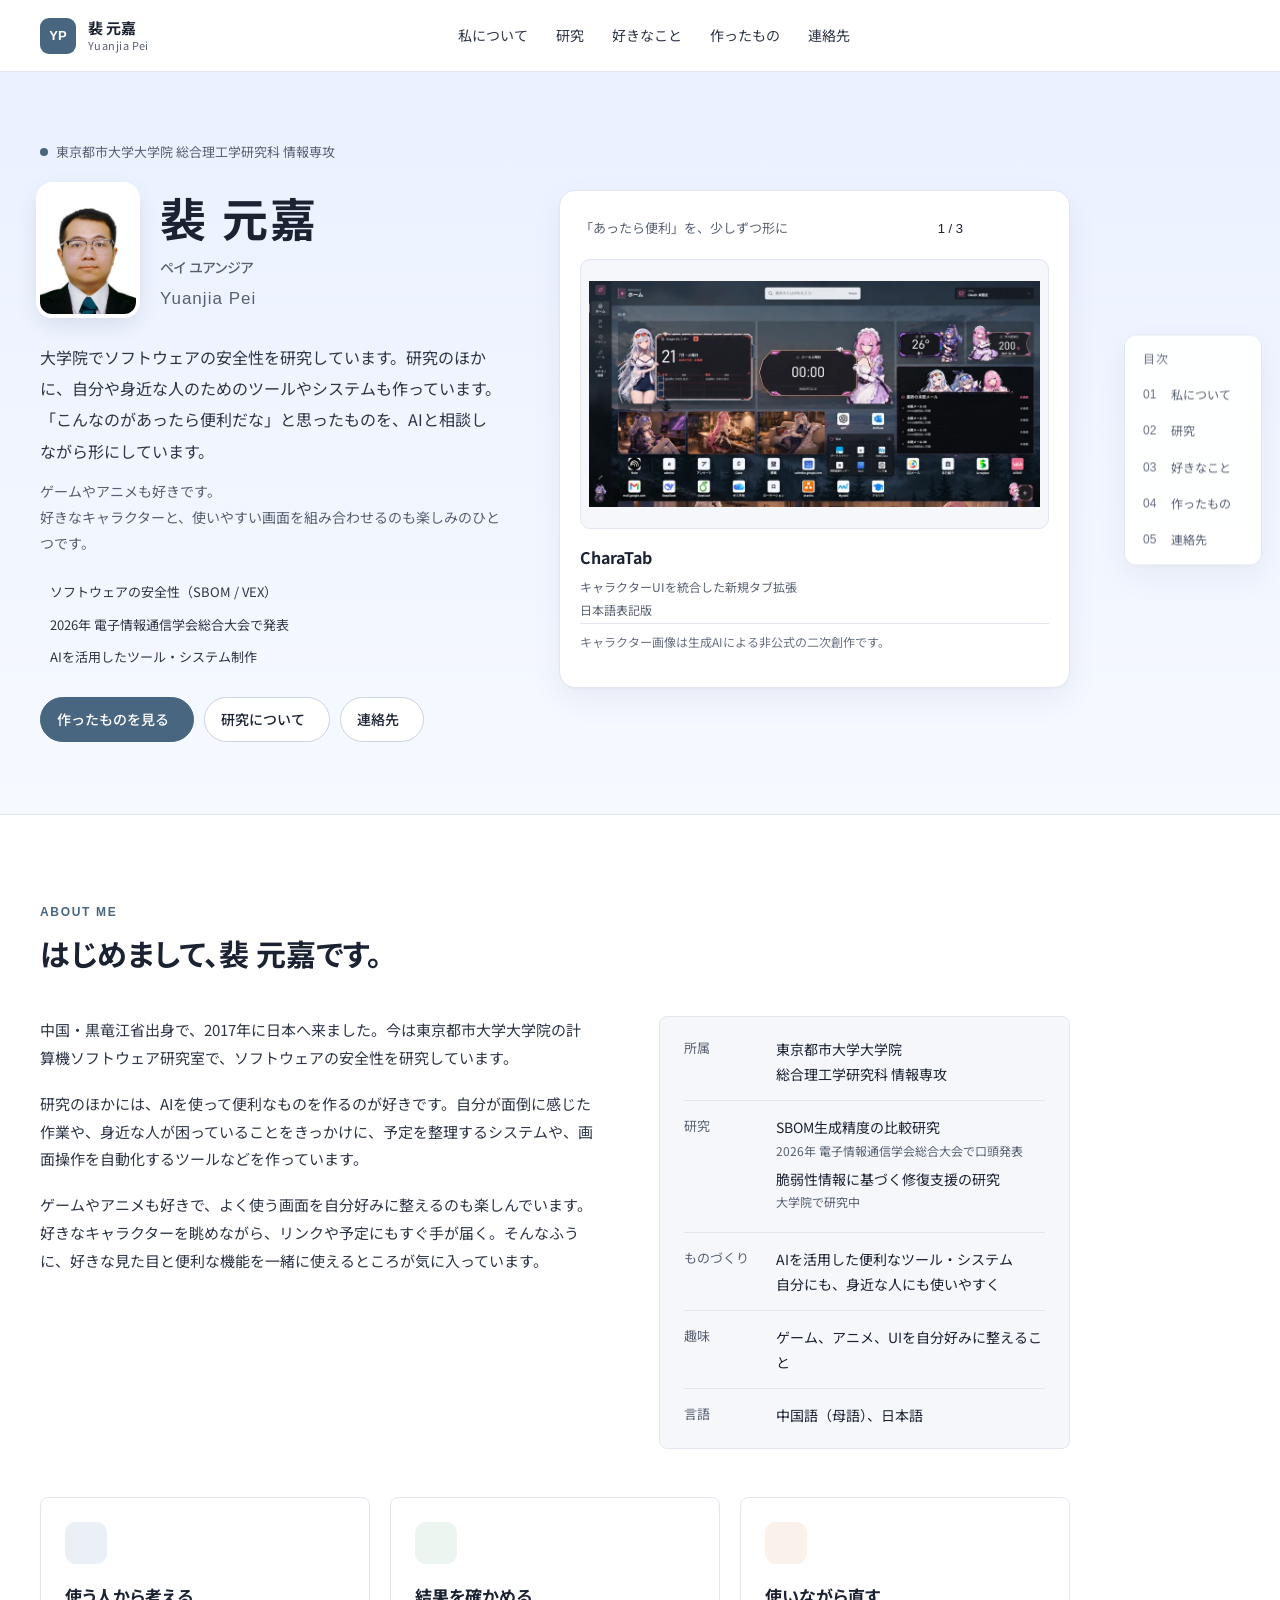
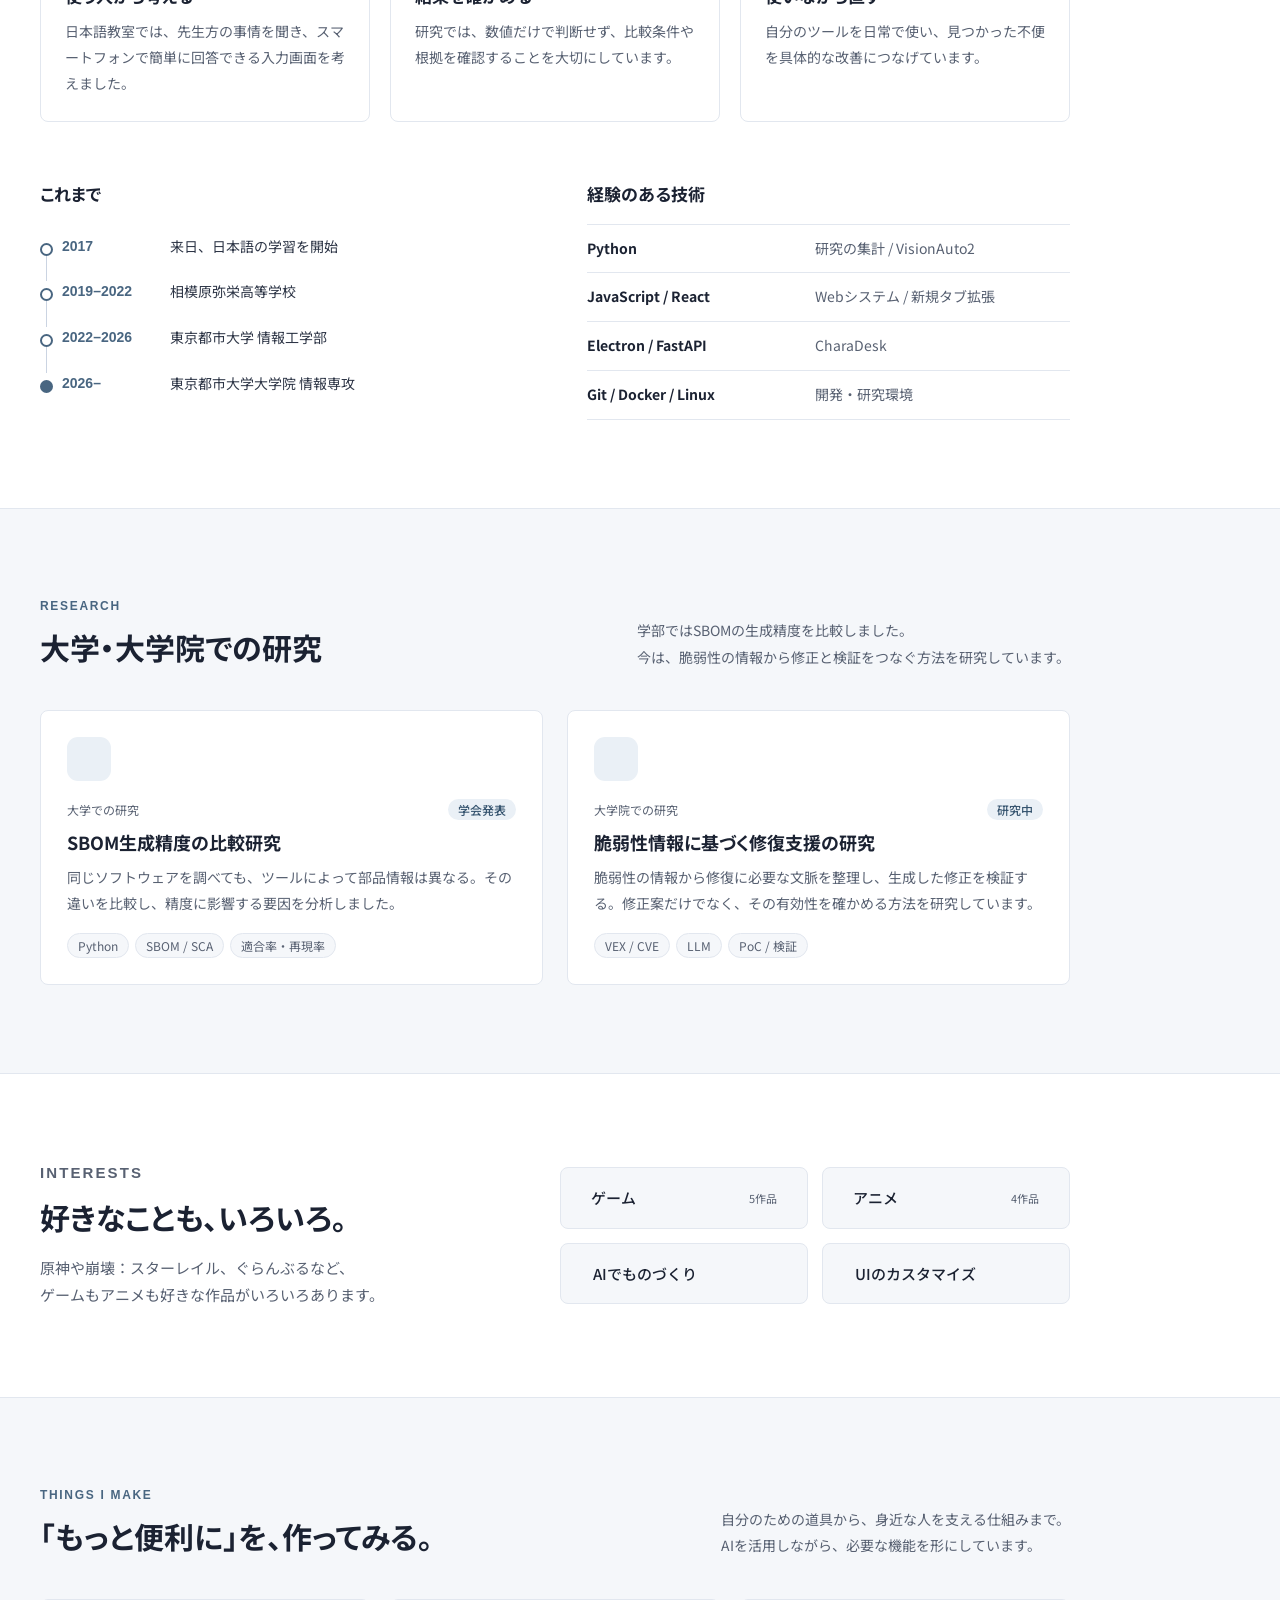
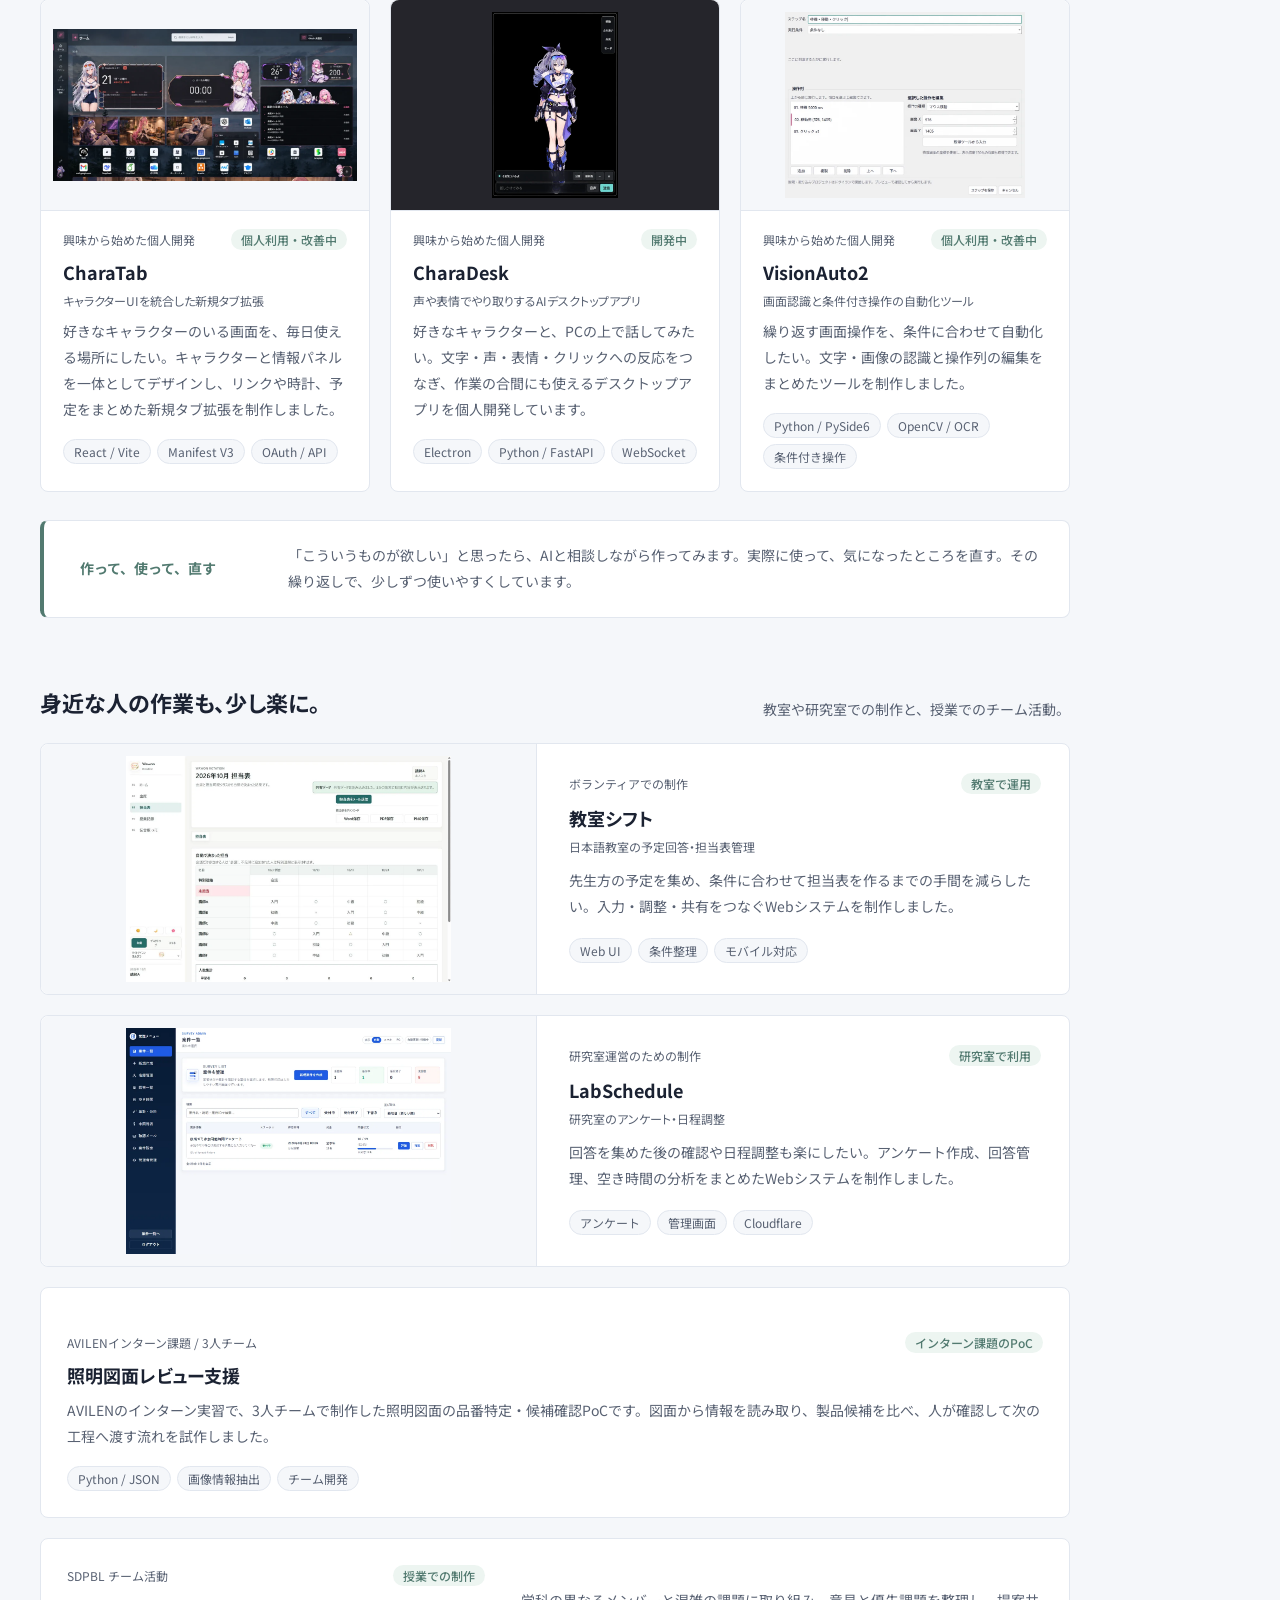
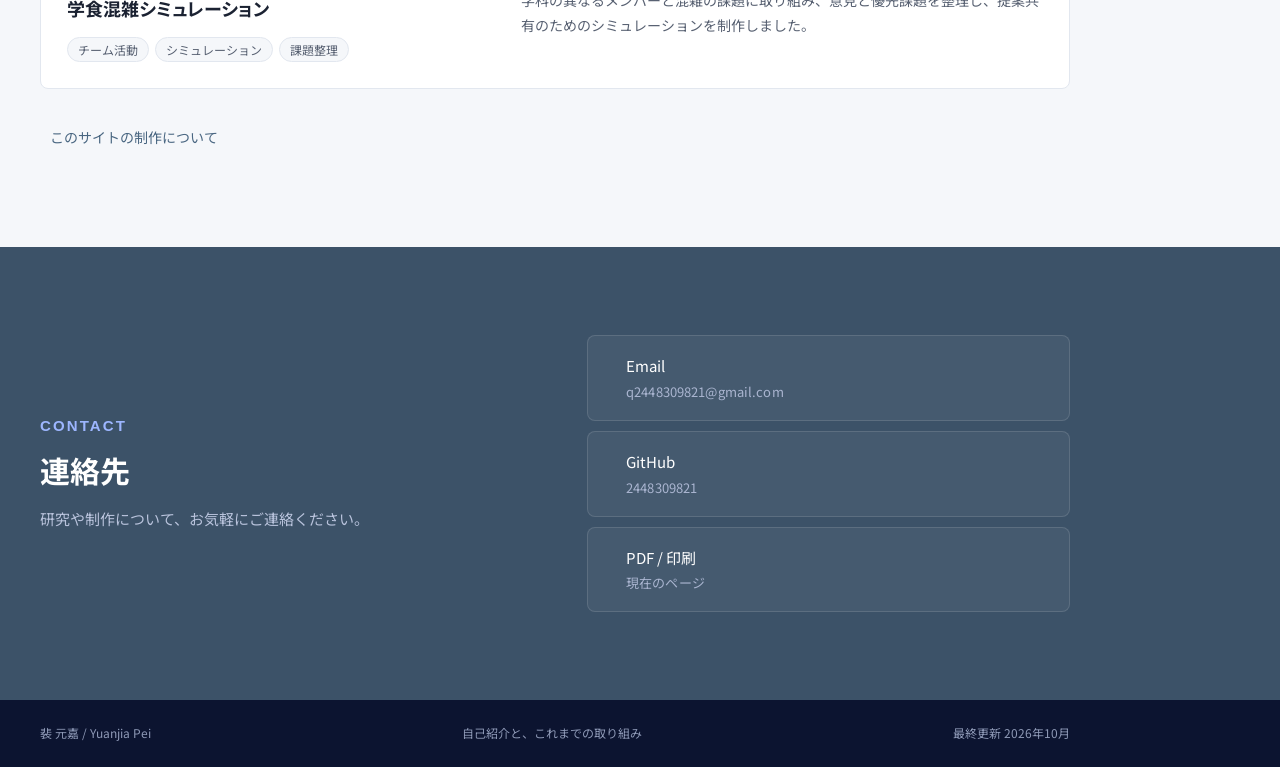
==== commit 33edb5fa: "Refine personal introduction and trim CharaTab attribution copy" ====
--- a/index.html
+++ b/index.html
@@ -4,13 +4,13 @@
 <body class="page-home"><a class="skip" href="#main">本文へ</a>
 <header class="site-header"><a class="wordmark" href="index.html"><span class="mark" aria-hidden="true">YP</span><span>裴 元嘉<small>Yuanjia Pei</small></span></a><nav aria-label="メインナビゲーション"><a href="index.html#profile">私について</a><a href="index.html#research">研究</a><a href="index.html#interests">好きなこと</a><a href="index.html#development">作ったもの</a><a href="index.html#contact">連絡先</a></nav><div class="header-tools"><button class="icon-button" data-print="" title="PDF / 印刷" aria-label="PDF / 印刷"><i data-lucide="printer" aria-hidden="true"></i></button><button class="icon-button" data-share="" title="このページのリンクをコピー" aria-label="このページのリンクをコピー"><i data-lucide="link-2" aria-hidden="true"></i></button><button class="icon-button mobile-menu" data-menu="" title="メニュー" aria-label="メニュー" aria-expanded="false"><i data-lucide="menu" aria-hidden="true"></i></button></div></header>
 <aside class="quick-rail" aria-label="ページ内ナビゲーション" data-quick-nav=""><span class="quick-rail-label">目次</span><a href="#profile" data-quick-link="profile"><span>01</span>私について</a><a href="#research" data-quick-link="research"><span>02</span>研究</a><a href="#interests" data-quick-link="interests"><span>03</span>好きなこと</a><a href="#development" data-quick-link="development"><span>04</span>作ったもの</a><a href="#contact" data-quick-link="contact"><span>05</span>連絡先</a><button class="quick-top" data-top="" title="ページ上部へ戻る" aria-label="ページ上部へ戻る"><i data-lucide="arrow-up" aria-hidden="true"></i></button></aside>
-<main id="main"><section class="intro"><div class="container intro-content"><div class="intro-copy"><p class="intro-affiliation">東京都市大学大学院 総合理工学研究科 情報専攻</p><div class="intro-identity"><img class="profile-photo" src="assets/profile-photo.jpeg" alt="裴 元嘉のプロフィール写真" width="450" height="600"><h1>裴 元嘉<small class="name-reading">ペイ ユアンジア</small><span>Yuanjia Pei</span></h1></div><p class="intro-description">大学院では、ソフトウェアの安全性を研究しています。研究とは別に、AIを活用して、自分や身近な人の「もっと便利にしたい」を形にするツールやシステムを作るのが好きです。</p><p class="intro-personal">面倒な作業を減らしたり、必要な情報をまとめたり。<br>「これ、作れないかな？」から試しています。</p><ul class="intro-highlights" aria-label="プロフィールの要点"><li><i data-lucide="shield-check" aria-hidden="true"></i>ソフトウェアの安全性（SBOM / VEX）</li><li><i data-lucide="mic" aria-hidden="true"></i>2026年 電子情報通信学会総合大会で発表</li><li><i data-lucide="sparkles" aria-hidden="true"></i>AIを活用したツール・システム制作</li></ul><div class="intro-paths"><a class="primary" href="#development">作ったものを見る<i data-lucide="arrow-down" aria-hidden="true"></i></a><a href="#research">研究について<i data-lucide="arrow-down" aria-hidden="true"></i></a><a href="#contact">連絡先<i data-lucide="mail" aria-hidden="true"></i></a></div></div><div class="intro-work" role="region" aria-label="個人開発の画面"><div class="featured-top"><span>「あったら便利」を、少しずつ形に</span><div class="featured-navigation"><span data-feature-status="" aria-live="polite" aria-atomic="true">1 / 3</span><button class="icon-button" data-feature-prev="" title="前の作品" aria-label="前の作品"><i data-lucide="chevron-left" aria-hidden="true"></i></button><button class="icon-button" data-feature-next="" title="次の作品" aria-label="次の作品"><i data-lucide="chevron-right" aria-hidden="true"></i></button></div></div><figure class="featured-project" data-feature-slide="0"><a class="featured-image tab" href="projects/custom-tab.html" tabindex="-1" aria-hidden="true"><img src="assets/screenshots/thumbs/custom-tab-ja.webp" alt="CharaTabの日本語表記版。リンク、カレンダー、時計、未接続のメール欄を配置。" width="1774" height="887" fetchpriority="high"></a><figcaption><a href="projects/custom-tab.html"><span>CharaTab<small class="project-name-subtitle">キャラクターUIを統合した新規タブ拡張</small></span><i data-lucide="arrow-up-right" aria-hidden="true"></i></a><p>日本語表記版</p><p class="featured-rights">キャラクター画像は生成AIによる非公式の二次創作です。</p></figcaption></figure><figure class="featured-project" data-feature-slide="1" hidden=""><a class="featured-image companion" href="projects/desktop-companion.html" tabindex="-1" aria-hidden="true"><img src="assets/screenshots/thumbs/desktop-companion-ja.webp" alt="CharaDeskの待機画面の日本語表記版。2Dキャラクター、操作メニュー、会話入力欄。" width="1034" height="1521" loading="lazy"></a><figcaption><a href="projects/desktop-companion.html"><span>CharaDesk<small class="project-name-subtitle">声や表情でやり取りするAIデスクトップアプリ</small></span><i data-lucide="arrow-up-right" aria-hidden="true"></i></a><p>日本語表記版</p><p class="featured-rights">キャラクター画像は生成AIによる非公式の二次創作です。</p></figcaption></figure><figure class="featured-project" data-feature-slide="2" hidden=""><a class="featured-image ocr" href="projects/visionauto.html" tabindex="-1" aria-hidden="true"><img src="assets/screenshots/thumbs/visionauto-ja.webp" alt="VisionAuto2の操作列エディターの日本語表記版。待機、マウス移動、クリックを順番に編集する画面。" width="1426" height="1103" loading="lazy"></a><figcaption><a href="projects/visionauto.html"><span>VisionAuto2<small class="project-name-subtitle">画面認識と条件付き操作の自動化ツール</small></span><i data-lucide="arrow-up-right" aria-hidden="true"></i></a><p>日本語表記版</p></figcaption></figure></div></div></section>
-<section id="profile" class="section-band"><div class="container"><div class="section-heading"><div><p class="section-kicker">About me</p><h2>はじめまして、裴 元嘉です。</h2></div></div><div class="profile-grid"><div><p class="profile-intro">中国・黒竜江省出身。2017年に来日し、日本語の学習から日本での生活を始めました。現在は東京都市大学大学院の計算機ソフトウェア研究室で、ソフトウェアの安全性に関する研究に取り組んでいます。</p><p class="profile-intro">ものづくりでは、自分が面倒に感じた作業や、身近な人が困っていることが出発点です。AIの力も借りながら、情報を整理するシステムや、画面を認識して作業を自動化するツールなどを作っています。使う人に合わせて、機能も見た目も考えたいと思っています。</p><p class="profile-intro">研究では根拠を確かめること、制作では実際の使いやすさを大切にしています。今後は、チームで学びながら、暮らしや仕事を支えるソフトウェアづくりに関わりたいと考えています。</p></div><dl class="profile-facts"><div><dt>所属</dt><dd>東京都市大学大学院<br>総合理工学研究科 情報専攻</dd></div><div><dt>研究</dt><dd>SBOM生成精度の比較研究<small>2026年 電子情報通信学会総合大会で口頭発表</small>脆弱性情報に基づく修復支援の研究<small>大学院で研究中</small></dd></div><div><dt>ものづくり</dt><dd>AIを活用した便利なツール・システム<br>自分にも、身近な人にも使いやすく</dd></div><div><dt>趣味</dt><dd>ゲーム、アニメ、UIを自分好みに整えること</dd></div><div><dt>言語</dt><dd>中国語（母語）、日本語</dd></div></dl></div>
+<main id="main"><section class="intro"><div class="container intro-content"><div class="intro-copy"><p class="intro-affiliation">東京都市大学大学院 総合理工学研究科 情報専攻</p><div class="intro-identity"><img class="profile-photo" src="assets/profile-photo.jpeg" alt="裴 元嘉のプロフィール写真" width="450" height="600"><h1>裴 元嘉<small class="name-reading">ペイ ユアンジア</small><span>Yuanjia Pei</span></h1></div><p class="intro-description">大学院でソフトウェアの安全性を研究しています。研究のほかに、自分や身近な人のためのツールやシステムも作っています。「こんなのがあったら便利だな」と思ったものを、AIと相談しながら形にしています。</p><p class="intro-personal">ゲームやアニメも好きです。<br>好きなキャラクターと、使いやすい画面を組み合わせるのも楽しみのひとつです。</p><ul class="intro-highlights" aria-label="プロフィールの要点"><li><i data-lucide="shield-check" aria-hidden="true"></i>ソフトウェアの安全性（SBOM / VEX）</li><li><i data-lucide="mic" aria-hidden="true"></i>2026年 電子情報通信学会総合大会で発表</li><li><i data-lucide="sparkles" aria-hidden="true"></i>AIを活用したツール・システム制作</li></ul><div class="intro-paths"><a class="primary" href="#development">作ったものを見る<i data-lucide="arrow-down" aria-hidden="true"></i></a><a href="#research">研究について<i data-lucide="arrow-down" aria-hidden="true"></i></a><a href="#contact">連絡先<i data-lucide="mail" aria-hidden="true"></i></a></div></div><div class="intro-work" role="region" aria-label="個人開発の画面"><div class="featured-top"><span>「あったら便利」を、少しずつ形に</span><div class="featured-navigation"><span data-feature-status="" aria-live="polite" aria-atomic="true">1 / 3</span><button class="icon-button" data-feature-prev="" title="前の作品" aria-label="前の作品"><i data-lucide="chevron-left" aria-hidden="true"></i></button><button class="icon-button" data-feature-next="" title="次の作品" aria-label="次の作品"><i data-lucide="chevron-right" aria-hidden="true"></i></button></div></div><figure class="featured-project" data-feature-slide="0"><a class="featured-image tab" href="projects/custom-tab.html" tabindex="-1" aria-hidden="true"><img src="assets/screenshots/thumbs/custom-tab-ja.webp" alt="CharaTabの日本語表記版。リンク、カレンダー、時計、未接続のメール欄を配置。" width="1774" height="887" fetchpriority="high"></a><figcaption><a href="projects/custom-tab.html"><span>CharaTab<small class="project-name-subtitle">キャラクターUIを統合した新規タブ拡張</small></span><i data-lucide="arrow-up-right" aria-hidden="true"></i></a><p>日本語表記版</p><p class="featured-rights">キャラクター画像は生成AIによる非公式の二次創作です。</p></figcaption></figure><figure class="featured-project" data-feature-slide="1" hidden=""><a class="featured-image companion" href="projects/desktop-companion.html" tabindex="-1" aria-hidden="true"><img src="assets/screenshots/thumbs/desktop-companion-ja.webp" alt="CharaDeskの待機画面の日本語表記版。2Dキャラクター、操作メニュー、会話入力欄。" width="1034" height="1521" loading="lazy"></a><figcaption><a href="projects/desktop-companion.html"><span>CharaDesk<small class="project-name-subtitle">声や表情でやり取りするAIデスクトップアプリ</small></span><i data-lucide="arrow-up-right" aria-hidden="true"></i></a><p>日本語表記版</p><p class="featured-rights">キャラクター画像は生成AIによる非公式の二次創作です。</p></figcaption></figure><figure class="featured-project" data-feature-slide="2" hidden=""><a class="featured-image ocr" href="projects/visionauto.html" tabindex="-1" aria-hidden="true"><img src="assets/screenshots/thumbs/visionauto-ja.webp" alt="VisionAuto2の操作列エディターの日本語表記版。待機、マウス移動、クリックを順番に編集する画面。" width="1426" height="1103" loading="lazy"></a><figcaption><a href="projects/visionauto.html"><span>VisionAuto2<small class="project-name-subtitle">画面認識と条件付き操作の自動化ツール</small></span><i data-lucide="arrow-up-right" aria-hidden="true"></i></a><p>日本語表記版</p></figcaption></figure></div></div></section>
+<section id="profile" class="section-band"><div class="container"><div class="section-heading"><div><p class="section-kicker">About me</p><h2>はじめまして、裴 元嘉です。</h2></div></div><div class="profile-grid"><div><p class="profile-intro">中国・黒竜江省出身で、2017年に日本へ来ました。今は東京都市大学大学院の計算機ソフトウェア研究室で、ソフトウェアの安全性を研究しています。</p><p class="profile-intro">研究のほかには、AIを使って便利なものを作るのが好きです。自分が面倒に感じた作業や、身近な人が困っていることをきっかけに、予定を整理するシステムや、画面操作を自動化するツールなどを作っています。</p><p class="profile-intro">ゲームやアニメも好きで、よく使う画面を自分好みに整えるのも楽しんでいます。好きなキャラクターを眺めながら、リンクや予定にもすぐ手が届く。そんなふうに、好きな見た目と便利な機能を一緒に使えるところが気に入っています。</p></div><dl class="profile-facts"><div><dt>所属</dt><dd>東京都市大学大学院<br>総合理工学研究科 情報専攻</dd></div><div><dt>研究</dt><dd>SBOM生成精度の比較研究<small>2026年 電子情報通信学会総合大会で口頭発表</small>脆弱性情報に基づく修復支援の研究<small>大学院で研究中</small></dd></div><div><dt>ものづくり</dt><dd>AIを活用した便利なツール・システム<br>自分にも、身近な人にも使いやすく</dd></div><div><dt>趣味</dt><dd>ゲーム、アニメ、UIを自分好みに整えること</dd></div><div><dt>言語</dt><dd>中国語（母語）、日本語</dd></div></dl></div>
 <div class="personal-values"><article><span><i data-lucide="users" aria-hidden="true"></i></span><h3>使う人から考える</h3><p>日本語教室では、先生方の事情を聞き、スマートフォンで簡単に回答できる入力画面を考えました。</p></article><article><span><i data-lucide="flask-conical" aria-hidden="true"></i></span><h3>結果を確かめる</h3><p>研究では、数値だけで判断せず、比較条件や根拠を確認することを大切にしています。</p></article><article><span><i data-lucide="wrench" aria-hidden="true"></i></span><h3>使いながら直す</h3><p>自分のツールを日常で使い、見つかった不便を具体的な改善につなげています。</p></article></div>
 <div class="background-skills"><div><h3>これまで</h3><ol class="life-timeline"><li><time>2017</time><span>来日、日本語の学習を開始</span></li><li><time>2019–2022</time><span>相模原弥栄高等学校</span></li><li><time>2022–2026</time><span>東京都市大学 情報工学部</span></li><li><time>2026–</time><span>東京都市大学大学院 情報専攻</span></li></ol></div><div><h3>経験のある技術</h3><div class="skill-rows"><div><strong>Python</strong><span>研究の集計 / VisionAuto2</span></div><div><strong>JavaScript / React</strong><span>Webシステム / 新規タブ拡張</span></div><div><strong>Electron / FastAPI</strong><span>CharaDesk</span></div><div><strong>Git / Docker / Linux</strong><span>開発・研究環境</span></div></div></div></div></div></section>
-<section id="research" class="section-band research-band"><div class="container"><div class="section-heading"><div><p class="section-kicker">Research</p><h2>大学・大学院での研究</h2></div><p>ソフトウェアの情報と安全性について。<br>問いを立て、条件をそろえ、根拠を確かめます。</p></div><div class="work-grid"><article class="project-item text-project"><span class="project-symbol" aria-hidden="true"><i data-lucide="microscope" aria-hidden="true"></i></span><div class="item-meta"><span>大学での研究</span><span class="status">学会発表</span></div><h3><a href="projects/sbom.html"><span>SBOM生成精度の比較研究</span><i data-lucide="arrow-up-right" aria-hidden="true"></i></a></h3><p>同じソフトウェアを調べても、ツールによって部品情報は異なる。その違いを比較し、精度に影響する要因を分析しました。</p><div class="tag-list"><span>Python</span><span>SBOM / SCA</span><span>適合率・再現率</span></div></article><article class="project-item text-project"><span class="project-symbol" aria-hidden="true"><i data-lucide="microscope" aria-hidden="true"></i></span><div class="item-meta"><span>大学院での研究</span><span class="status">研究中</span></div><h3><a href="projects/vex.html"><span>脆弱性情報に基づく修復支援の研究</span><i data-lucide="arrow-up-right" aria-hidden="true"></i></a></h3><p>脆弱性の情報から修復に必要な文脈を整理し、生成した修正を検証する。修正案だけでなく、その有効性を確かめる方法を研究しています。</p><div class="tag-list"><span>VEX / CVE</span><span>LLM</span><span>PoC / 検証</span></div></article></div></div></section>
-<section id="interests" class="section-band interests-band"><div class="container interests-layout"><div><p class="section-kicker">Interests</p><h2>好きなことも、いろいろ。</h2><p>ゲームやアニメが好きです。<br>AIで何かを作ったり、UIを自分好みに整えたりするのも、楽しみのひとつです。</p></div><ul class="interest-list"><li class="interest-expandable"><details><summary><i data-lucide="gamepad-2" aria-hidden="true"></i><span>ゲーム</span><small>5作品</small><i data-lucide="chevron-down" aria-hidden="true"></i></summary><div class="interest-content"><p>好きなゲーム</p><ul><li>原神</li><li>崩壊：スターレイル</li><li>ポケットモンスター</li><li>ファイアーエムブレム</li><li>アークナイツ</li></ul></div></details></li><li class="interest-expandable"><details><summary><i data-lucide="tv" aria-hidden="true"></i><span>アニメ</span><small>4作品</small><i data-lucide="chevron-down" aria-hidden="true"></i></summary><div class="interest-content"><p>好きなアニメ</p><ul><li>ノーゲーム・ノーライフ</li><li>無職転生</li><li>コードギアス <span class="interest-subtitle">反逆のルルーシュ</span></li><li>ぐらんぶる</li></ul></div></details></li><li><i data-lucide="wrench" aria-hidden="true"></i><span>AIでものづくり</span></li><li><i data-lucide="palette" aria-hidden="true"></i><span>UIのカスタマイズ</span></li></ul></div></section>
-<section id="development" class="section-band"><div class="container"><div class="section-heading"><div><p class="section-kicker">Things I make</p><h2>「もっと便利に」を、作ってみる。</h2></div><p>自分のための道具から、身近な人を支える仕組みまで。<br>AIを活用しながら、必要な機能を形にしています。</p></div><div class="work-grid personal-grid"><article class="project-item with-image"><a class="project-visual-link" href="projects/custom-tab.html" tabindex="-1" aria-hidden="true"><figure class="thumbnail"><div class="screenshot-frame tab"><img class="project-screenshot" src="assets/screenshots/thumbs/custom-tab-ja.webp" alt="CharaTabの日本語表記版。リンク、カレンダー、時計、未接続のメール欄を配置。" width="1774" height="887" loading="lazy"></div></figure></a><div class="item-meta"><span>興味から始めた個人開発</span><span class="status">個人利用・改善中</span></div><h3><a href="projects/custom-tab.html"><span>CharaTab<small class="project-name-subtitle">キャラクターUIを統合した新規タブ拡張</small></span><i data-lucide="arrow-up-right" aria-hidden="true"></i></a></h3><p>好きなキャラクターのいる画面を、毎日使える場所にしたい。キャラクターと情報パネルを一体としてデザインし、リンクや時計、予定をまとめた新規タブ拡張を制作しました。</p><div class="tag-list"><span>React / Vite</span><span>Manifest V3</span><span>OAuth / API</span></div></article><article class="project-item with-image"><a class="project-visual-link" href="projects/desktop-companion.html" tabindex="-1" aria-hidden="true"><figure class="thumbnail"><div class="screenshot-frame companion"><img class="project-screenshot" src="assets/screenshots/thumbs/desktop-companion-ja.webp" alt="CharaDeskの待機画面の日本語表記版。2Dキャラクター、操作メニュー、会話入力欄。" width="1034" height="1521" loading="lazy"></div></figure></a><div class="item-meta"><span>興味から始めた個人開発</span><span class="status">開発中</span></div><h3><a href="projects/desktop-companion.html"><span>CharaDesk<small class="project-name-subtitle">声や表情でやり取りするAIデスクトップアプリ</small></span><i data-lucide="arrow-up-right" aria-hidden="true"></i></a></h3><p>好きなキャラクターと、PCの上で話してみたい。文字・声・表情・クリックへの反応をつなぎ、作業の合間にも使えるデスクトップアプリを個人開発しています。</p><div class="tag-list"><span>Electron</span><span>Python / FastAPI</span><span>WebSocket</span></div></article><article class="project-item with-image"><a class="project-visual-link" href="projects/visionauto.html" tabindex="-1" aria-hidden="true"><figure class="thumbnail"><div class="screenshot-frame ocr"><img class="project-screenshot" src="assets/screenshots/thumbs/visionauto-ja.webp" alt="VisionAuto2の操作列エディターの日本語表記版。待機、マウス移動、クリックを順番に編集する画面。" width="1426" height="1103" loading="lazy"></div></figure></a><div class="item-meta"><span>興味から始めた個人開発</span><span class="status">個人利用・改善中</span></div><h3><a href="projects/visionauto.html"><span>VisionAuto2<small class="project-name-subtitle">画面認識と条件付き操作の自動化ツール</small></span><i data-lucide="arrow-up-right" aria-hidden="true"></i></a></h3><p>繰り返す画面操作を、条件に合わせて自動化したい。文字・画像の認識と操作列の編集をまとめたツールを制作しました。</p><div class="tag-list"><span>Python / PySide6</span><span>OpenCV / OCR</span><span>条件付き操作</span></div></article></div><div class="development-note"><span><i data-lucide="wrench" aria-hidden="true"></i>AIをどう使っているか</span><p>コードのたたき台や実装方法の検討に、生成AIを使っています。何を便利にするのか、誰がどう使うのかは自分で考え、生成された実装を動かして確かめ、必要な修正を加えています。</p></div><div class="practice-heading"><h3>身近な人の作業も、少し楽に。</h3><p>教室や研究室での制作と、授業でのチーム活動。</p></div><div class="practice-grid"><article class="project-item with-image"><a class="project-visual-link" href="projects/wawon.html" tabindex="-1" aria-hidden="true"><figure class="thumbnail"><div class="screenshot-frame schedule"><img class="project-screenshot" src="assets/screenshots/thumbs/wawon.webp" alt="教室シフトの実際の担当表画面。架空の講師AからFの担当を月ごとに確認。" width="1425" height="990" loading="lazy"></div></figure></a><div class="item-meta"><span>ボランティアでの制作</span><span class="status">教室で運用</span></div><h3><a href="projects/wawon.html"><span>教室シフト<small class="project-name-subtitle">日本語教室の予定回答・担当表管理</small></span><i data-lucide="arrow-up-right" aria-hidden="true"></i></a></h3><p>先生方の予定を集め、条件に合わせて担当表を作るまでの手間を減らしたい。入力・調整・共有をつなぐWebシステムを制作しました。</p><div class="tag-list"><span>Web UI</span><span>条件整理</span><span>モバイル対応</span></div></article><article class="project-item with-image"><a class="project-visual-link" href="projects/lab-survey.html" tabindex="-1" aria-hidden="true"><figure class="thumbnail"><div class="screenshot-frame survey"><img class="project-screenshot" src="assets/screenshots/thumbs/lab-survey-list.webp" alt="研究室日程調整システムの実際の案件一覧画面。架空のアンケートの回答状況を一覧で確認。" width="1440" height="1000" loading="lazy"></div></figure></a><div class="item-meta"><span>研究室運営のための制作</span><span class="status">研究室で利用</span></div><h3><a href="projects/lab-survey.html"><span>LabSchedule<small class="project-name-subtitle">研究室のアンケート・日程調整</small></span><i data-lucide="arrow-up-right" aria-hidden="true"></i></a></h3><p>回答を集めた後の確認や日程調整も楽にしたい。アンケート作成、回答管理、空き時間の分析をまとめたWebシステムを制作しました。</p><div class="tag-list"><span>アンケート</span><span>管理画面</span><span>Cloudflare</span></div></article><article class="project-item text-project"><div class="item-meta"><span>AVILENインターン課題 / 3人チーム</span><span class="status">インターン課題のPoC</span></div><h3><a href="projects/avilen.html"><span>照明図面レビュー支援</span><i data-lucide="arrow-up-right" aria-hidden="true"></i></a></h3><p>AVILENのインターン実習で、3人チームで制作した照明図面の品番特定・候補確認PoCです。図面から情報を読み取り、製品候補を比べ、人が確認して次の工程へ渡す流れを試作しました。</p><div class="tag-list"><span>Python / JSON</span><span>画像情報抽出</span><span>チーム開発</span></div></article></div><div class="team-case"><article class="project-item text-project"><span class="project-symbol" aria-hidden="true"><i data-lucide="code-2" aria-hidden="true"></i></span><div class="item-meta"><span>SDPBL チーム活動</span><span class="status">授業での制作</span></div><h3><a href="projects/sdpbl.html"><span>学食混雑シミュレーション</span><i data-lucide="arrow-up-right" aria-hidden="true"></i></a></h3><p>学科の異なるメンバーと混雑の課題に取り組み、意見と優先課題を整理し、提案共有のためのシミュレーションを制作しました。</p><div class="tag-list"><span>チーム活動</span><span>シミュレーション</span><span>課題整理</span></div></article></div><a class="portfolio-link" href="projects/portfolio.html"><i data-lucide="layout-template" aria-hidden="true"></i>このサイトの制作について<i data-lucide="arrow-up-right" aria-hidden="true"></i></a></div></section>
+<section id="research" class="section-band research-band"><div class="container"><div class="section-heading"><div><p class="section-kicker">Research</p><h2>大学・大学院での研究</h2></div><p>学部ではSBOMの生成精度を比較しました。<br>今は、脆弱性の情報から修正と検証をつなぐ方法を研究しています。</p></div><div class="work-grid"><article class="project-item text-project"><span class="project-symbol" aria-hidden="true"><i data-lucide="microscope" aria-hidden="true"></i></span><div class="item-meta"><span>大学での研究</span><span class="status">学会発表</span></div><h3><a href="projects/sbom.html"><span>SBOM生成精度の比較研究</span><i data-lucide="arrow-up-right" aria-hidden="true"></i></a></h3><p>同じソフトウェアを調べても、ツールによって部品情報は異なる。その違いを比較し、精度に影響する要因を分析しました。</p><div class="tag-list"><span>Python</span><span>SBOM / SCA</span><span>適合率・再現率</span></div></article><article class="project-item text-project"><span class="project-symbol" aria-hidden="true"><i data-lucide="microscope" aria-hidden="true"></i></span><div class="item-meta"><span>大学院での研究</span><span class="status">研究中</span></div><h3><a href="projects/vex.html"><span>脆弱性情報に基づく修復支援の研究</span><i data-lucide="arrow-up-right" aria-hidden="true"></i></a></h3><p>脆弱性の情報から修復に必要な文脈を整理し、生成した修正を検証する。修正案だけでなく、その有効性を確かめる方法を研究しています。</p><div class="tag-list"><span>VEX / CVE</span><span>LLM</span><span>PoC / 検証</span></div></article></div></div></section>
+<section id="interests" class="section-band interests-band"><div class="container interests-layout"><div><p class="section-kicker">Interests</p><h2>好きなことも、いろいろ。</h2><p>原神や崩壊：スターレイル、ぐらんぶるなど、<br>ゲームもアニメも好きな作品がいろいろあります。</p></div><ul class="interest-list"><li class="interest-expandable"><details><summary><i data-lucide="gamepad-2" aria-hidden="true"></i><span>ゲーム</span><small>5作品</small><i data-lucide="chevron-down" aria-hidden="true"></i></summary><div class="interest-content"><p>好きなゲーム</p><ul><li>原神</li><li>崩壊：スターレイル</li><li>ポケットモンスター</li><li>ファイアーエムブレム</li><li>アークナイツ</li></ul></div></details></li><li class="interest-expandable"><details><summary><i data-lucide="tv" aria-hidden="true"></i><span>アニメ</span><small>4作品</small><i data-lucide="chevron-down" aria-hidden="true"></i></summary><div class="interest-content"><p>好きなアニメ</p><ul><li>ノーゲーム・ノーライフ</li><li>無職転生</li><li>コードギアス <span class="interest-subtitle">反逆のルルーシュ</span></li><li>ぐらんぶる</li></ul></div></details></li><li><i data-lucide="wrench" aria-hidden="true"></i><span>AIでものづくり</span></li><li><i data-lucide="palette" aria-hidden="true"></i><span>UIのカスタマイズ</span></li></ul></div></section>
+<section id="development" class="section-band"><div class="container"><div class="section-heading"><div><p class="section-kicker">Things I make</p><h2>「もっと便利に」を、作ってみる。</h2></div><p>自分のための道具から、身近な人を支える仕組みまで。<br>AIを活用しながら、必要な機能を形にしています。</p></div><div class="work-grid personal-grid"><article class="project-item with-image"><a class="project-visual-link" href="projects/custom-tab.html" tabindex="-1" aria-hidden="true"><figure class="thumbnail"><div class="screenshot-frame tab"><img class="project-screenshot" src="assets/screenshots/thumbs/custom-tab-ja.webp" alt="CharaTabの日本語表記版。リンク、カレンダー、時計、未接続のメール欄を配置。" width="1774" height="887" loading="lazy"></div></figure></a><div class="item-meta"><span>興味から始めた個人開発</span><span class="status">個人利用・改善中</span></div><h3><a href="projects/custom-tab.html"><span>CharaTab<small class="project-name-subtitle">キャラクターUIを統合した新規タブ拡張</small></span><i data-lucide="arrow-up-right" aria-hidden="true"></i></a></h3><p>好きなキャラクターのいる画面を、毎日使える場所にしたい。キャラクターと情報パネルを一体としてデザインし、リンクや時計、予定をまとめた新規タブ拡張を制作しました。</p><div class="tag-list"><span>React / Vite</span><span>Manifest V3</span><span>OAuth / API</span></div></article><article class="project-item with-image"><a class="project-visual-link" href="projects/desktop-companion.html" tabindex="-1" aria-hidden="true"><figure class="thumbnail"><div class="screenshot-frame companion"><img class="project-screenshot" src="assets/screenshots/thumbs/desktop-companion-ja.webp" alt="CharaDeskの待機画面の日本語表記版。2Dキャラクター、操作メニュー、会話入力欄。" width="1034" height="1521" loading="lazy"></div></figure></a><div class="item-meta"><span>興味から始めた個人開発</span><span class="status">開発中</span></div><h3><a href="projects/desktop-companion.html"><span>CharaDesk<small class="project-name-subtitle">声や表情でやり取りするAIデスクトップアプリ</small></span><i data-lucide="arrow-up-right" aria-hidden="true"></i></a></h3><p>好きなキャラクターと、PCの上で話してみたい。文字・声・表情・クリックへの反応をつなぎ、作業の合間にも使えるデスクトップアプリを個人開発しています。</p><div class="tag-list"><span>Electron</span><span>Python / FastAPI</span><span>WebSocket</span></div></article><article class="project-item with-image"><a class="project-visual-link" href="projects/visionauto.html" tabindex="-1" aria-hidden="true"><figure class="thumbnail"><div class="screenshot-frame ocr"><img class="project-screenshot" src="assets/screenshots/thumbs/visionauto-ja.webp" alt="VisionAuto2の操作列エディターの日本語表記版。待機、マウス移動、クリックを順番に編集する画面。" width="1426" height="1103" loading="lazy"></div></figure></a><div class="item-meta"><span>興味から始めた個人開発</span><span class="status">個人利用・改善中</span></div><h3><a href="projects/visionauto.html"><span>VisionAuto2<small class="project-name-subtitle">画面認識と条件付き操作の自動化ツール</small></span><i data-lucide="arrow-up-right" aria-hidden="true"></i></a></h3><p>繰り返す画面操作を、条件に合わせて自動化したい。文字・画像の認識と操作列の編集をまとめたツールを制作しました。</p><div class="tag-list"><span>Python / PySide6</span><span>OpenCV / OCR</span><span>条件付き操作</span></div></article></div><div class="development-note"><span><i data-lucide="wrench" aria-hidden="true"></i>作って、使って、直す</span><p>「こういうものが欲しい」と思ったら、AIと相談しながら作ってみます。実際に使って、気になったところを直す。その繰り返しで、少しずつ使いやすくしています。</p></div><div class="practice-heading"><h3>身近な人の作業も、少し楽に。</h3><p>教室や研究室での制作と、授業でのチーム活動。</p></div><div class="practice-grid"><article class="project-item with-image"><a class="project-visual-link" href="projects/wawon.html" tabindex="-1" aria-hidden="true"><figure class="thumbnail"><div class="screenshot-frame schedule"><img class="project-screenshot" src="assets/screenshots/thumbs/wawon.webp" alt="教室シフトの実際の担当表画面。架空の講師AからFの担当を月ごとに確認。" width="1425" height="990" loading="lazy"></div></figure></a><div class="item-meta"><span>ボランティアでの制作</span><span class="status">教室で運用</span></div><h3><a href="projects/wawon.html"><span>教室シフト<small class="project-name-subtitle">日本語教室の予定回答・担当表管理</small></span><i data-lucide="arrow-up-right" aria-hidden="true"></i></a></h3><p>先生方の予定を集め、条件に合わせて担当表を作るまでの手間を減らしたい。入力・調整・共有をつなぐWebシステムを制作しました。</p><div class="tag-list"><span>Web UI</span><span>条件整理</span><span>モバイル対応</span></div></article><article class="project-item with-image"><a class="project-visual-link" href="projects/lab-survey.html" tabindex="-1" aria-hidden="true"><figure class="thumbnail"><div class="screenshot-frame survey"><img class="project-screenshot" src="assets/screenshots/thumbs/lab-survey-list.webp" alt="研究室日程調整システムの実際の案件一覧画面。架空のアンケートの回答状況を一覧で確認。" width="1440" height="1000" loading="lazy"></div></figure></a><div class="item-meta"><span>研究室運営のための制作</span><span class="status">研究室で利用</span></div><h3><a href="projects/lab-survey.html"><span>LabSchedule<small class="project-name-subtitle">研究室のアンケート・日程調整</small></span><i data-lucide="arrow-up-right" aria-hidden="true"></i></a></h3><p>回答を集めた後の確認や日程調整も楽にしたい。アンケート作成、回答管理、空き時間の分析をまとめたWebシステムを制作しました。</p><div class="tag-list"><span>アンケート</span><span>管理画面</span><span>Cloudflare</span></div></article><article class="project-item text-project"><div class="item-meta"><span>AVILENインターン課題 / 3人チーム</span><span class="status">インターン課題のPoC</span></div><h3><a href="projects/avilen.html"><span>照明図面レビュー支援</span><i data-lucide="arrow-up-right" aria-hidden="true"></i></a></h3><p>AVILENのインターン実習で、3人チームで制作した照明図面の品番特定・候補確認PoCです。図面から情報を読み取り、製品候補を比べ、人が確認して次の工程へ渡す流れを試作しました。</p><div class="tag-list"><span>Python / JSON</span><span>画像情報抽出</span><span>チーム開発</span></div></article></div><div class="team-case"><article class="project-item text-project"><span class="project-symbol" aria-hidden="true"><i data-lucide="code-2" aria-hidden="true"></i></span><div class="item-meta"><span>SDPBL チーム活動</span><span class="status">授業での制作</span></div><h3><a href="projects/sdpbl.html"><span>学食混雑シミュレーション</span><i data-lucide="arrow-up-right" aria-hidden="true"></i></a></h3><p>学科の異なるメンバーと混雑の課題に取り組み、意見と優先課題を整理し、提案共有のためのシミュレーションを制作しました。</p><div class="tag-list"><span>チーム活動</span><span>シミュレーション</span><span>課題整理</span></div></article></div><a class="portfolio-link" href="projects/portfolio.html"><i data-lucide="layout-template" aria-hidden="true"></i>このサイトの制作について<i data-lucide="arrow-up-right" aria-hidden="true"></i></a></div></section>
 <section id="contact" class="section-band contact-band"><div class="container contact-layout"><div><p class="section-kicker">Contact</p><h2>連絡先</h2><p>研究や制作について、お気軽にご連絡ください。</p></div><div class="contact-links"><a href="mailto:q2448309821@gmail.com"><i data-lucide="mail" aria-hidden="true"></i><span>Email<small>q2448309821@gmail.com</small></span><i data-lucide="arrow-up-right" aria-hidden="true"></i></a><a href="https://github.com/2448309821" target="_blank" rel="noopener noreferrer"><i data-lucide="github" aria-hidden="true"></i><span>GitHub<small>2448309821</small></span><i data-lucide="arrow-up-right" aria-hidden="true"></i></a><button data-print=""><i data-lucide="printer" aria-hidden="true"></i><span>PDF / 印刷<small>現在のページ</small></span></button></div></div></section></main><p class="toast" data-toast="" role="status" aria-live="polite"></p><footer class="site-footer"><div class="container footer-inner"><a href="index.html">裴 元嘉 / Yuanjia Pei</a><span>自己紹介と、これまでの取り組み</span><small>最終更新 2026年10月</small></div></footer>
 <dialog id="visual-dialog" aria-labelledby="visual-title"><div class="dialog-top"><h2 id="visual-title">プロジェクトの画面</h2><div class="dialog-tools"><button class="icon-button" data-zoom="" title="原寸で表示" aria-label="原寸で表示" aria-pressed="false"><i data-lucide="zoom-in" aria-hidden="true"></i></button><button class="icon-button" data-close="" title="閉じる" aria-label="閉じる"><i data-lucide="x" aria-hidden="true"></i></button></div></div><div id="visual-content" tabindex="0" role="region" aria-label="プロジェクト画像"></div><p id="visual-caption"></p></dialog>
 <script src="vendor/lucide.js"></script><script src="app.afe3bcd1b2b1.js"></script></body></html>
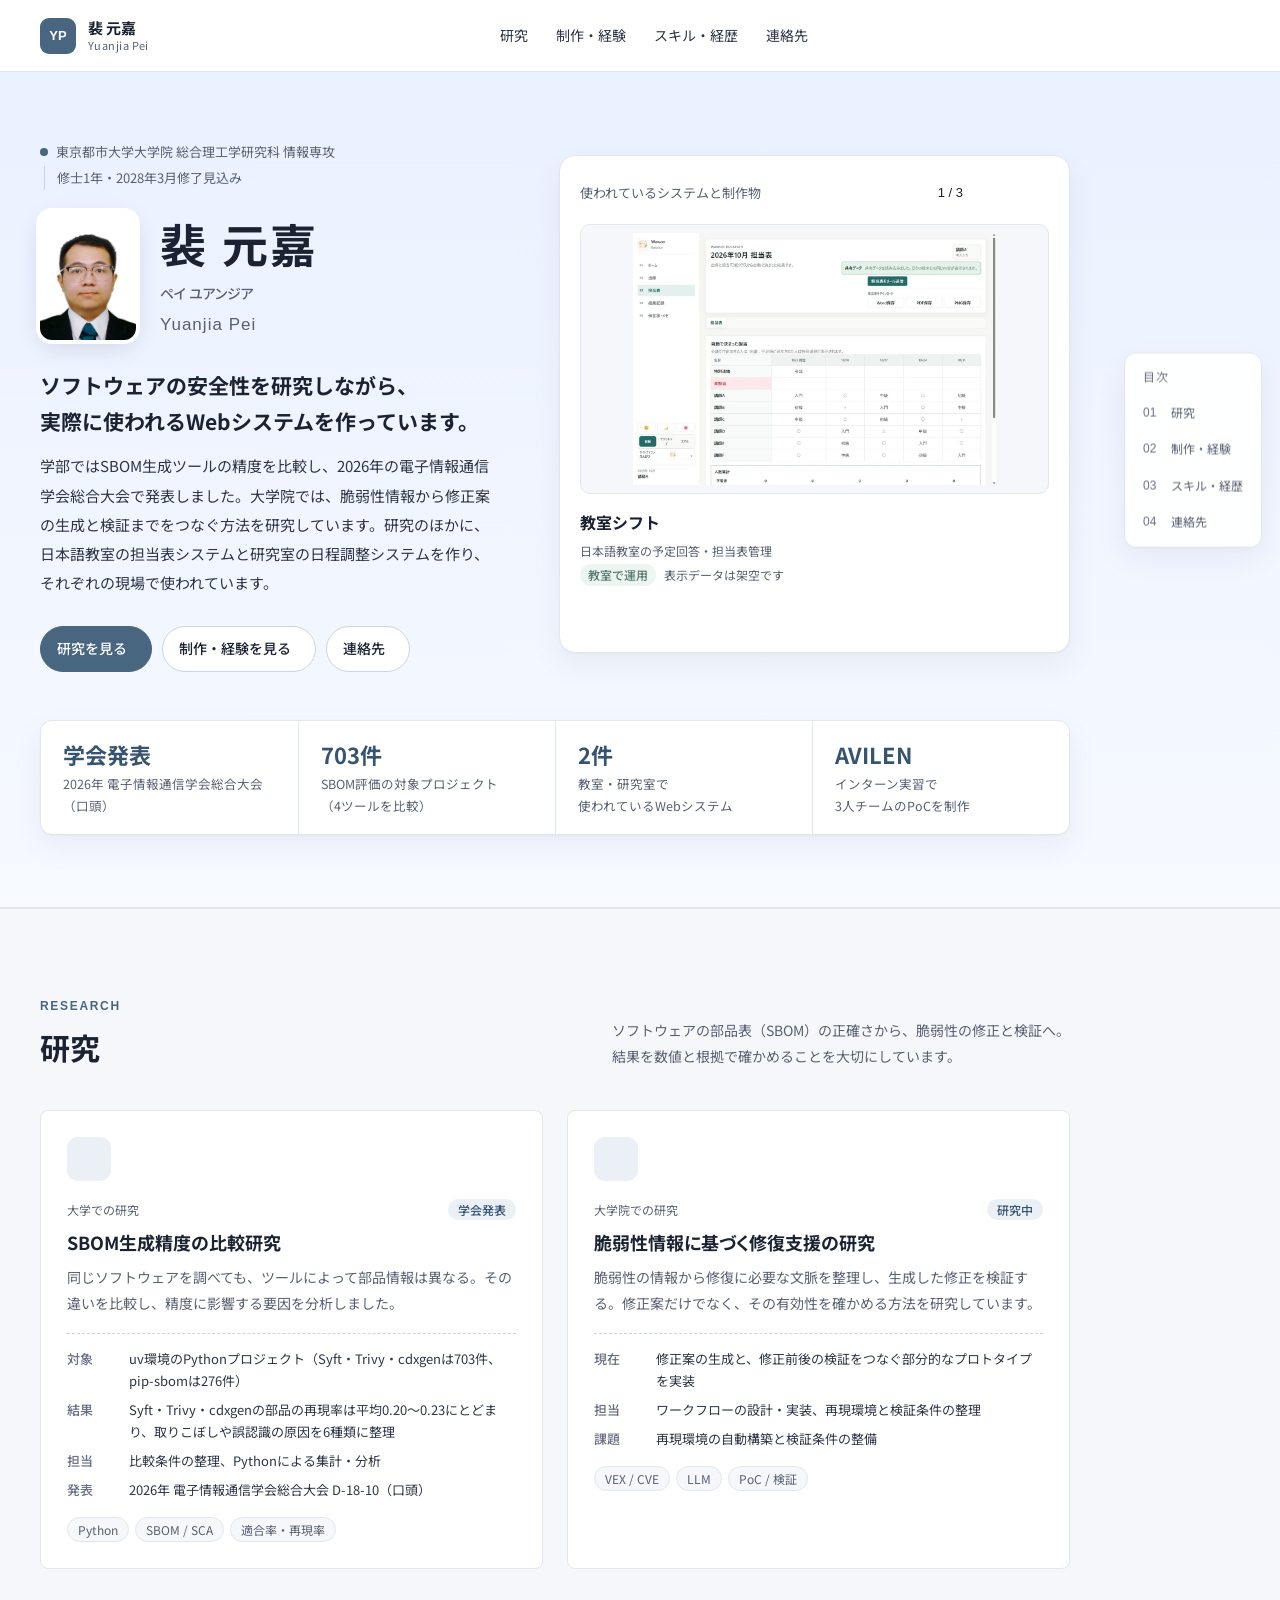
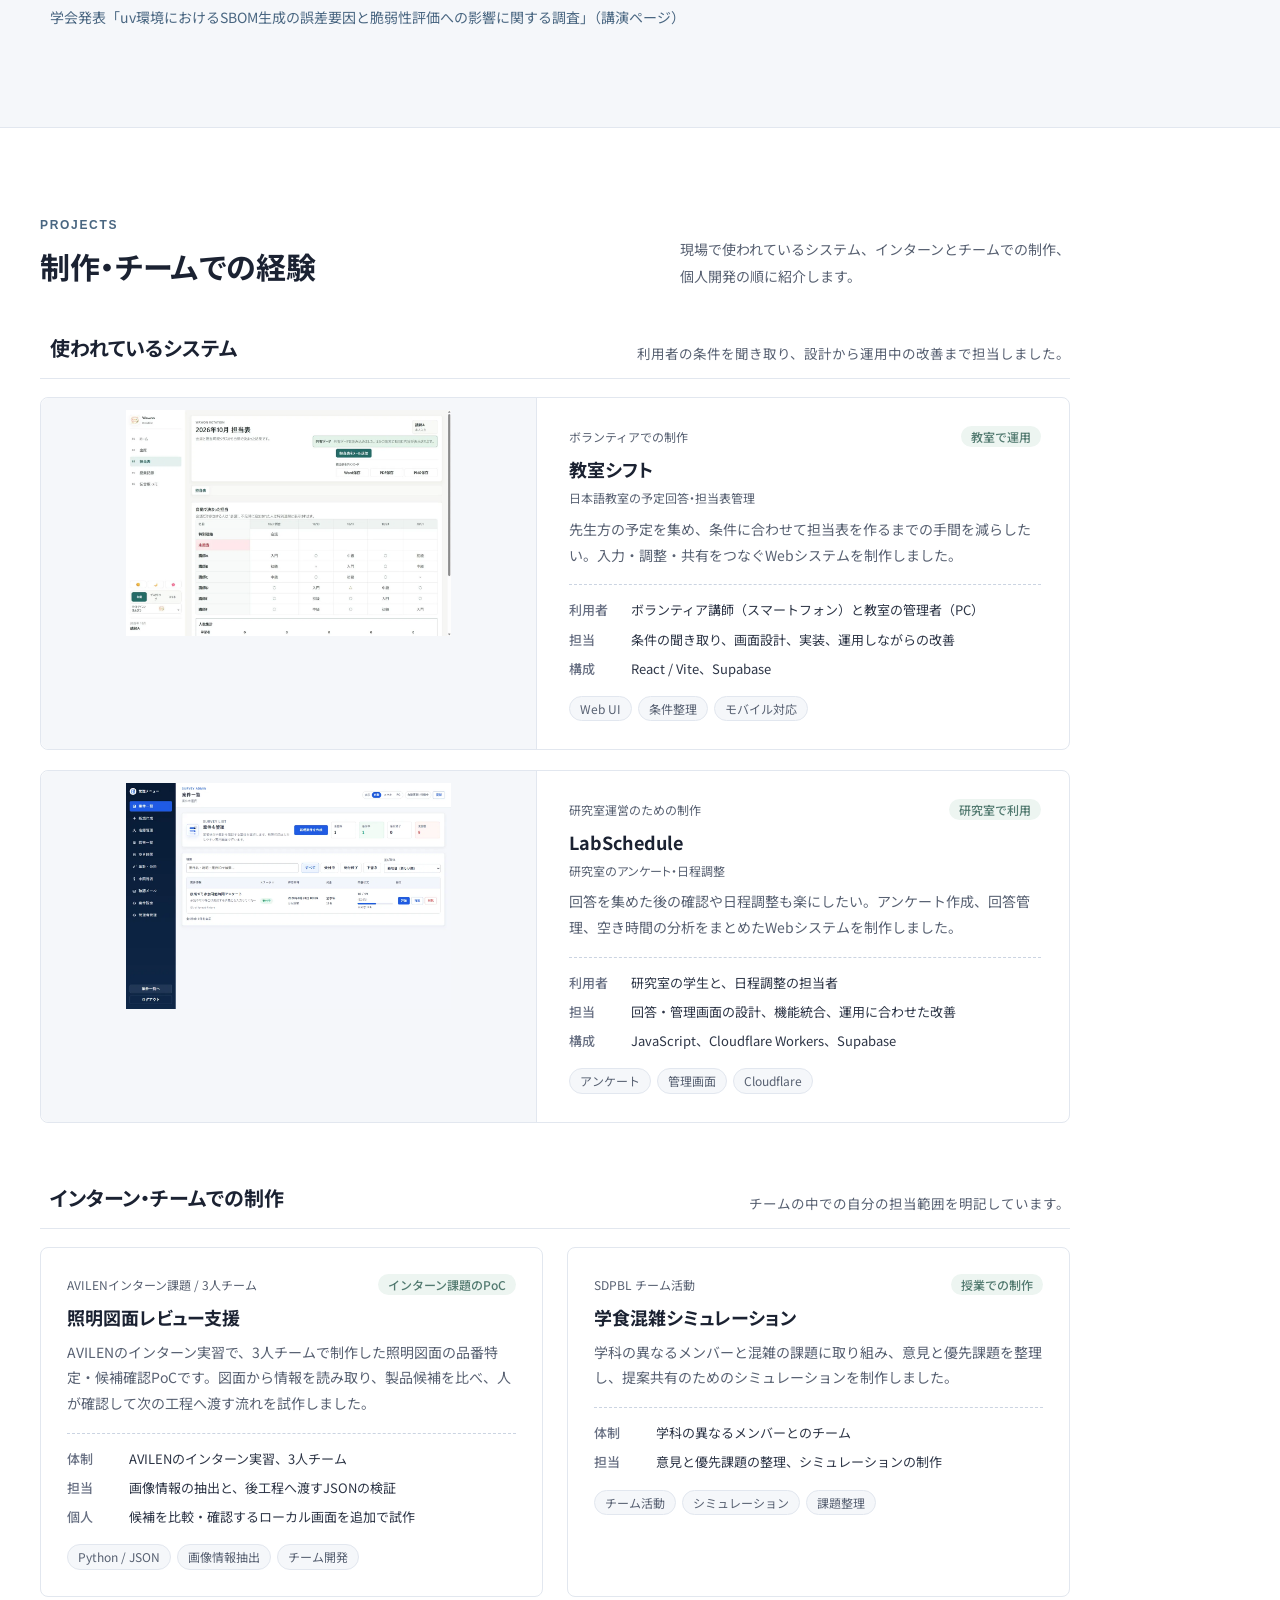
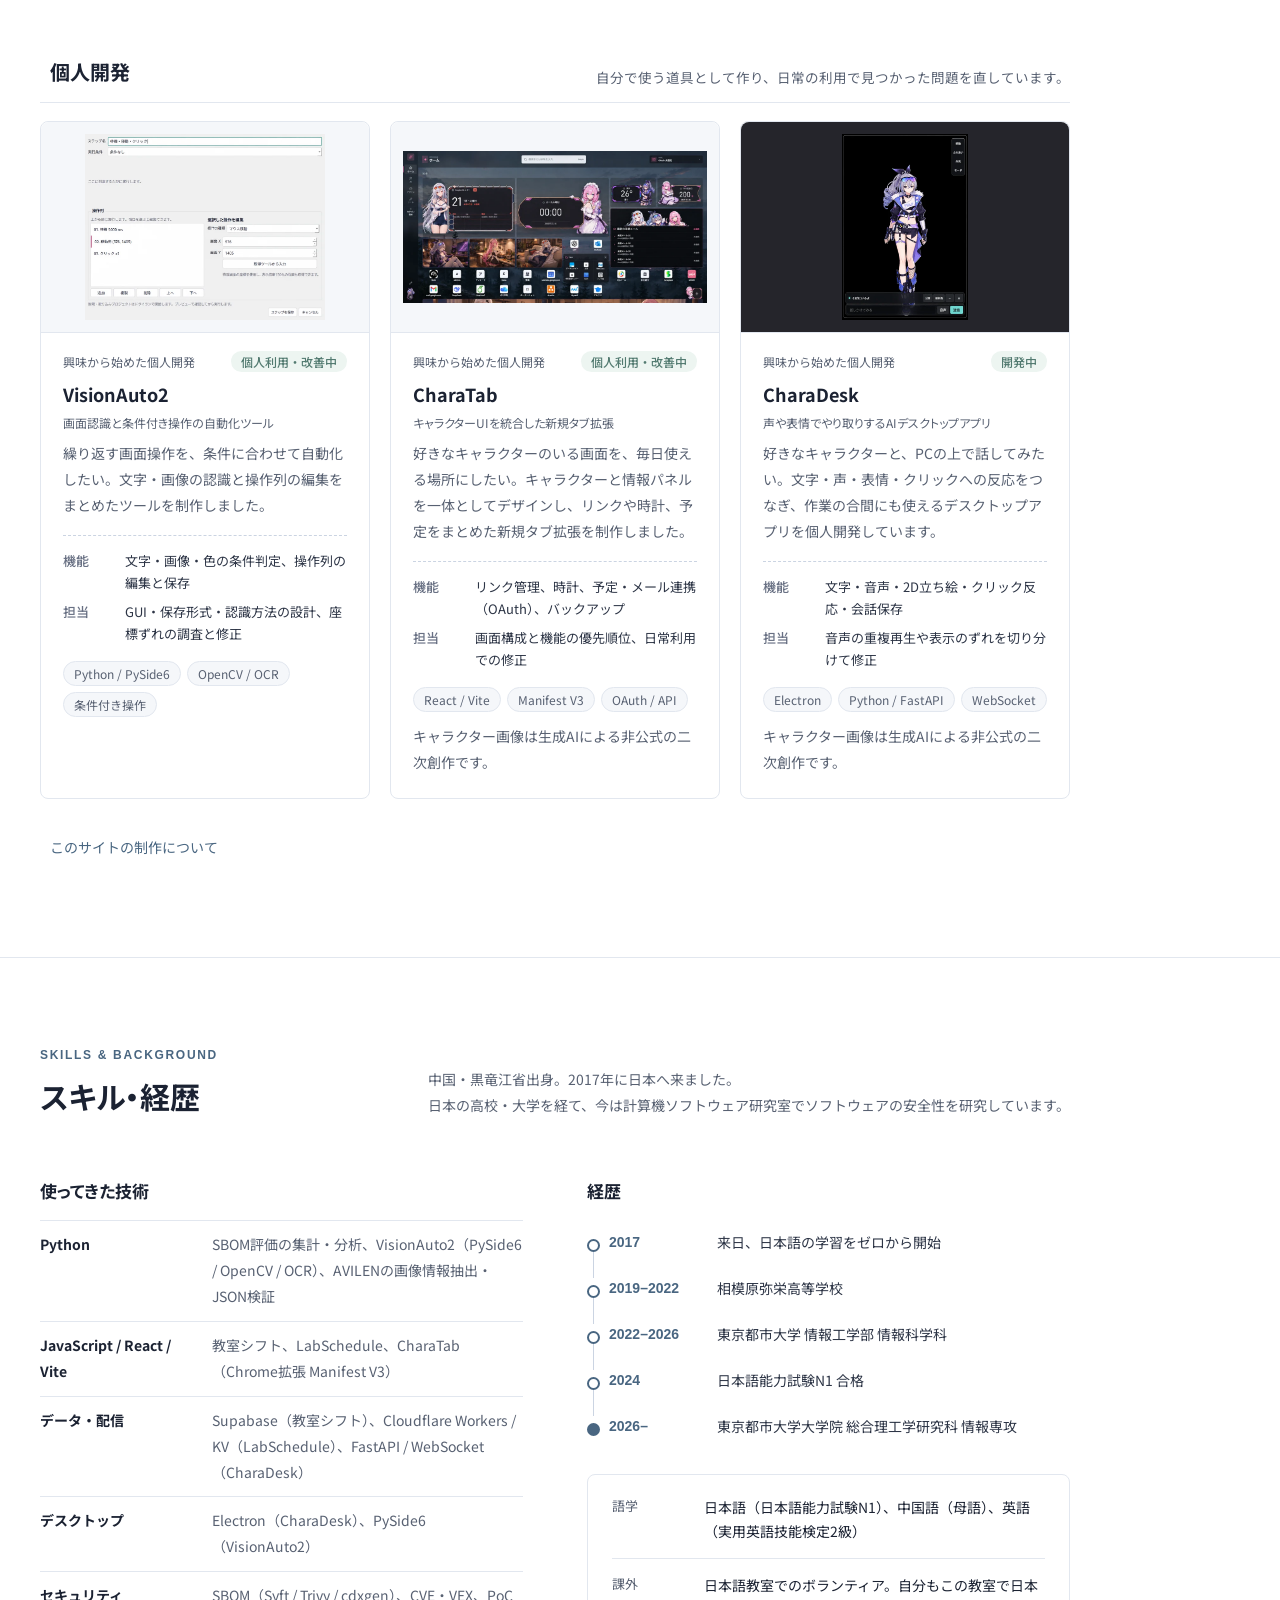
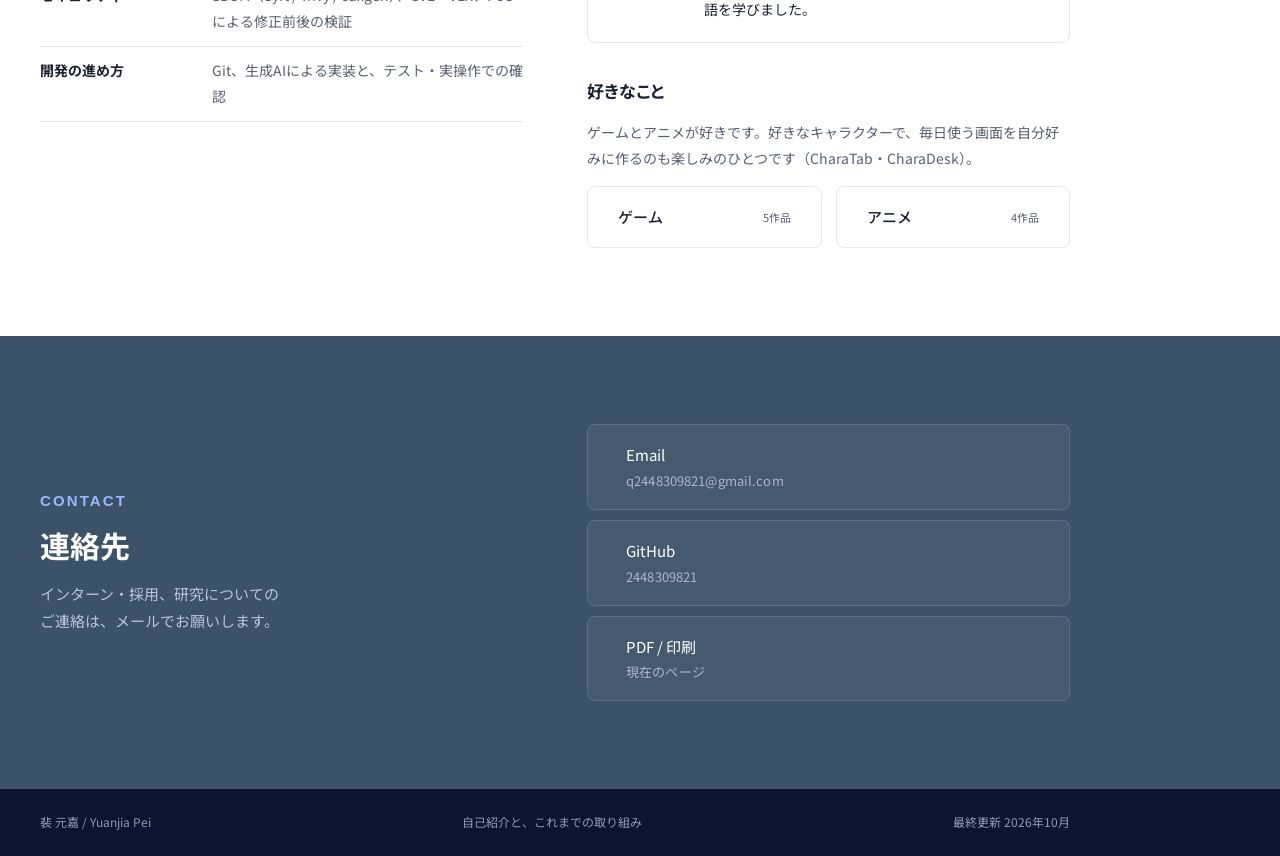
==== commit 46d222ed: "Restructure homepage for job hunting: research first, verified results Lead with affiliation and exp" ====
--- a/index.html
+++ b/index.html
@@ -1,16 +1,13 @@
-<!DOCTYPE html><html lang="ja"><head><meta charset="utf-8"><meta name="viewport" content="width=device-width,initial-scale=1"><meta name="description" content="裴 元嘉の自己紹介。大学・大学院での研究と、AIを活用して自分や身近な人の不便を減らすツール・システム制作。ゲームやアニメなどの趣味も紹介。"><meta name="theme-color" content="#496681"><title>裴 元嘉｜研究とものづくり</title>
-<meta property="og:type" content="profile"><meta property="og:title" content="裴 元嘉｜研究とものづくり"><meta property="og:description" content="裴 元嘉の自己紹介。大学・大学院での研究と、AIを活用して自分や身近な人の不便を減らすツール・システム制作。ゲームやアニメなどの趣味も紹介。"><meta property="og:url" content="https://2448309821.github.io/intro-page/"><meta property="og:image" content="https://2448309821.github.io/intro-page/assets/profile-photo.jpeg"><meta property="og:locale" content="ja_JP"><meta name="twitter:card" content="summary">
-<link rel="icon" href="data:image/svg+xml,%3Csvg xmlns='http://www.w3.org/2000/svg' viewBox='0 0 64 64'%3E%3Crect width='64' height='64' rx='8' fill='%23496681'/%3E%3Ctext x='32' y='41' text-anchor='middle' font-family='Arial' font-size='24' font-weight='700' fill='white'%3EYP%3C/text%3E%3C/svg%3E"><link rel="preconnect" href="https://fonts.googleapis.com"><link rel="preconnect" href="https://fonts.gstatic.com" crossorigin=""><link rel="stylesheet" href="https://fonts.googleapis.com/css2?family=Noto+Sans+JP:wght@400;500;700&amp;display=swap"><link rel="stylesheet" href="style.d1577be3e627.css"></head>
+<!DOCTYPE html><html lang="ja"><head><meta charset="utf-8"><meta name="viewport" content="width=device-width,initial-scale=1"><meta name="description" content="裴 元嘉（東京都市大学大学院 情報専攻）の自己紹介。SBOMと脆弱性修復支援の研究、教室・研究室で使われているWebシステム、インターンと個人開発の制作物。"><meta name="theme-color" content="#496681"><title>裴 元嘉｜研究とものづくり</title>
+<meta property="og:type" content="profile"><meta property="og:title" content="裴 元嘉｜研究とものづくり"><meta property="og:description" content="裴 元嘉（東京都市大学大学院 情報専攻）の自己紹介。SBOMと脆弱性修復支援の研究、教室・研究室で使われているWebシステム、インターンと個人開発の制作物。"><meta property="og:url" content="https://2448309821.github.io/intro-page/"><meta property="og:image" content="https://2448309821.github.io/intro-page/assets/profile-photo.jpeg"><meta property="og:locale" content="ja_JP"><meta name="twitter:card" content="summary">
+<link rel="icon" href="data:image/svg+xml,%3Csvg xmlns='http://www.w3.org/2000/svg' viewBox='0 0 64 64'%3E%3Crect width='64' height='64' rx='8' fill='%23496681'/%3E%3Ctext x='32' y='41' text-anchor='middle' font-family='Arial' font-size='24' font-weight='700' fill='white'%3EYP%3C/text%3E%3C/svg%3E"><link rel="preconnect" href="https://fonts.googleapis.com"><link rel="preconnect" href="https://fonts.gstatic.com" crossorigin=""><link rel="stylesheet" href="https://fonts.googleapis.com/css2?family=Noto+Sans+JP:wght@400;500;700&amp;display=swap"><link rel="stylesheet" href="style.3a12190ad755.css"></head>
 <body class="page-home"><a class="skip" href="#main">本文へ</a>
-<header class="site-header"><a class="wordmark" href="index.html"><span class="mark" aria-hidden="true">YP</span><span>裴 元嘉<small>Yuanjia Pei</small></span></a><nav aria-label="メインナビゲーション"><a href="index.html#profile">私について</a><a href="index.html#research">研究</a><a href="index.html#interests">好きなこと</a><a href="index.html#development">作ったもの</a><a href="index.html#contact">連絡先</a></nav><div class="header-tools"><button class="icon-button" data-print="" title="PDF / 印刷" aria-label="PDF / 印刷"><i data-lucide="printer" aria-hidden="true"></i></button><button class="icon-button" data-share="" title="このページのリンクをコピー" aria-label="このページのリンクをコピー"><i data-lucide="link-2" aria-hidden="true"></i></button><button class="icon-button mobile-menu" data-menu="" title="メニュー" aria-label="メニュー" aria-expanded="false"><i data-lucide="menu" aria-hidden="true"></i></button></div></header>
-<aside class="quick-rail" aria-label="ページ内ナビゲーション" data-quick-nav=""><span class="quick-rail-label">目次</span><a href="#profile" data-quick-link="profile"><span>01</span>私について</a><a href="#research" data-quick-link="research"><span>02</span>研究</a><a href="#interests" data-quick-link="interests"><span>03</span>好きなこと</a><a href="#development" data-quick-link="development"><span>04</span>作ったもの</a><a href="#contact" data-quick-link="contact"><span>05</span>連絡先</a><button class="quick-top" data-top="" title="ページ上部へ戻る" aria-label="ページ上部へ戻る"><i data-lucide="arrow-up" aria-hidden="true"></i></button></aside>
-<main id="main"><section class="intro"><div class="container intro-content"><div class="intro-copy"><p class="intro-affiliation">東京都市大学大学院 総合理工学研究科 情報専攻</p><div class="intro-identity"><img class="profile-photo" src="assets/profile-photo.jpeg" alt="裴 元嘉のプロフィール写真" width="450" height="600"><h1>裴 元嘉<small class="name-reading">ペイ ユアンジア</small><span>Yuanjia Pei</span></h1></div><p class="intro-description">大学院でソフトウェアの安全性を研究しています。研究のほかに、自分や身近な人のためのツールやシステムも作っています。「こんなのがあったら便利だな」と思ったものを、AIと相談しながら形にしています。</p><p class="intro-personal">ゲームやアニメも好きです。<br>好きなキャラクターと、使いやすい画面を組み合わせるのも楽しみのひとつです。</p><ul class="intro-highlights" aria-label="プロフィールの要点"><li><i data-lucide="shield-check" aria-hidden="true"></i>ソフトウェアの安全性（SBOM / VEX）</li><li><i data-lucide="mic" aria-hidden="true"></i>2026年 電子情報通信学会総合大会で発表</li><li><i data-lucide="sparkles" aria-hidden="true"></i>AIを活用したツール・システム制作</li></ul><div class="intro-paths"><a class="primary" href="#development">作ったものを見る<i data-lucide="arrow-down" aria-hidden="true"></i></a><a href="#research">研究について<i data-lucide="arrow-down" aria-hidden="true"></i></a><a href="#contact">連絡先<i data-lucide="mail" aria-hidden="true"></i></a></div></div><div class="intro-work" role="region" aria-label="個人開発の画面"><div class="featured-top"><span>「あったら便利」を、少しずつ形に</span><div class="featured-navigation"><span data-feature-status="" aria-live="polite" aria-atomic="true">1 / 3</span><button class="icon-button" data-feature-prev="" title="前の作品" aria-label="前の作品"><i data-lucide="chevron-left" aria-hidden="true"></i></button><button class="icon-button" data-feature-next="" title="次の作品" aria-label="次の作品"><i data-lucide="chevron-right" aria-hidden="true"></i></button></div></div><figure class="featured-project" data-feature-slide="0"><a class="featured-image tab" href="projects/custom-tab.html" tabindex="-1" aria-hidden="true"><img src="assets/screenshots/thumbs/custom-tab-ja.webp" alt="CharaTabの日本語表記版。リンク、カレンダー、時計、未接続のメール欄を配置。" width="1774" height="887" fetchpriority="high"></a><figcaption><a href="projects/custom-tab.html"><span>CharaTab<small class="project-name-subtitle">キャラクターUIを統合した新規タブ拡張</small></span><i data-lucide="arrow-up-right" aria-hidden="true"></i></a><p>日本語表記版</p><p class="featured-rights">キャラクター画像は生成AIによる非公式の二次創作です。</p></figcaption></figure><figure class="featured-project" data-feature-slide="1" hidden=""><a class="featured-image companion" href="projects/desktop-companion.html" tabindex="-1" aria-hidden="true"><img src="assets/screenshots/thumbs/desktop-companion-ja.webp" alt="CharaDeskの待機画面の日本語表記版。2Dキャラクター、操作メニュー、会話入力欄。" width="1034" height="1521" loading="lazy"></a><figcaption><a href="projects/desktop-companion.html"><span>CharaDesk<small class="project-name-subtitle">声や表情でやり取りするAIデスクトップアプリ</small></span><i data-lucide="arrow-up-right" aria-hidden="true"></i></a><p>日本語表記版</p><p class="featured-rights">キャラクター画像は生成AIによる非公式の二次創作です。</p></figcaption></figure><figure class="featured-project" data-feature-slide="2" hidden=""><a class="featured-image ocr" href="projects/visionauto.html" tabindex="-1" aria-hidden="true"><img src="assets/screenshots/thumbs/visionauto-ja.webp" alt="VisionAuto2の操作列エディターの日本語表記版。待機、マウス移動、クリックを順番に編集する画面。" width="1426" height="1103" loading="lazy"></a><figcaption><a href="projects/visionauto.html"><span>VisionAuto2<small class="project-name-subtitle">画面認識と条件付き操作の自動化ツール</small></span><i data-lucide="arrow-up-right" aria-hidden="true"></i></a><p>日本語表記版</p></figcaption></figure></div></div></section>
-<section id="profile" class="section-band"><div class="container"><div class="section-heading"><div><p class="section-kicker">About me</p><h2>はじめまして、裴 元嘉です。</h2></div></div><div class="profile-grid"><div><p class="profile-intro">中国・黒竜江省出身で、2017年に日本へ来ました。今は東京都市大学大学院の計算機ソフトウェア研究室で、ソフトウェアの安全性を研究しています。</p><p class="profile-intro">研究のほかには、AIを使って便利なものを作るのが好きです。自分が面倒に感じた作業や、身近な人が困っていることをきっかけに、予定を整理するシステムや、画面操作を自動化するツールなどを作っています。</p><p class="profile-intro">ゲームやアニメも好きで、よく使う画面を自分好みに整えるのも楽しんでいます。好きなキャラクターを眺めながら、リンクや予定にもすぐ手が届く。そんなふうに、好きな見た目と便利な機能を一緒に使えるところが気に入っています。</p></div><dl class="profile-facts"><div><dt>所属</dt><dd>東京都市大学大学院<br>総合理工学研究科 情報専攻</dd></div><div><dt>研究</dt><dd>SBOM生成精度の比較研究<small>2026年 電子情報通信学会総合大会で口頭発表</small>脆弱性情報に基づく修復支援の研究<small>大学院で研究中</small></dd></div><div><dt>ものづくり</dt><dd>AIを活用した便利なツール・システム<br>自分にも、身近な人にも使いやすく</dd></div><div><dt>趣味</dt><dd>ゲーム、アニメ、UIを自分好みに整えること</dd></div><div><dt>言語</dt><dd>中国語（母語）、日本語</dd></div></dl></div>
-<div class="personal-values"><article><span><i data-lucide="users" aria-hidden="true"></i></span><h3>使う人から考える</h3><p>日本語教室では、先生方の事情を聞き、スマートフォンで簡単に回答できる入力画面を考えました。</p></article><article><span><i data-lucide="flask-conical" aria-hidden="true"></i></span><h3>結果を確かめる</h3><p>研究では、数値だけで判断せず、比較条件や根拠を確認することを大切にしています。</p></article><article><span><i data-lucide="wrench" aria-hidden="true"></i></span><h3>使いながら直す</h3><p>自分のツールを日常で使い、見つかった不便を具体的な改善につなげています。</p></article></div>
-<div class="background-skills"><div><h3>これまで</h3><ol class="life-timeline"><li><time>2017</time><span>来日、日本語の学習を開始</span></li><li><time>2019–2022</time><span>相模原弥栄高等学校</span></li><li><time>2022–2026</time><span>東京都市大学 情報工学部</span></li><li><time>2026–</time><span>東京都市大学大学院 情報専攻</span></li></ol></div><div><h3>経験のある技術</h3><div class="skill-rows"><div><strong>Python</strong><span>研究の集計 / VisionAuto2</span></div><div><strong>JavaScript / React</strong><span>Webシステム / 新規タブ拡張</span></div><div><strong>Electron / FastAPI</strong><span>CharaDesk</span></div><div><strong>Git / Docker / Linux</strong><span>開発・研究環境</span></div></div></div></div></div></section>
-<section id="research" class="section-band research-band"><div class="container"><div class="section-heading"><div><p class="section-kicker">Research</p><h2>大学・大学院での研究</h2></div><p>学部ではSBOMの生成精度を比較しました。<br>今は、脆弱性の情報から修正と検証をつなぐ方法を研究しています。</p></div><div class="work-grid"><article class="project-item text-project"><span class="project-symbol" aria-hidden="true"><i data-lucide="microscope" aria-hidden="true"></i></span><div class="item-meta"><span>大学での研究</span><span class="status">学会発表</span></div><h3><a href="projects/sbom.html"><span>SBOM生成精度の比較研究</span><i data-lucide="arrow-up-right" aria-hidden="true"></i></a></h3><p>同じソフトウェアを調べても、ツールによって部品情報は異なる。その違いを比較し、精度に影響する要因を分析しました。</p><div class="tag-list"><span>Python</span><span>SBOM / SCA</span><span>適合率・再現率</span></div></article><article class="project-item text-project"><span class="project-symbol" aria-hidden="true"><i data-lucide="microscope" aria-hidden="true"></i></span><div class="item-meta"><span>大学院での研究</span><span class="status">研究中</span></div><h3><a href="projects/vex.html"><span>脆弱性情報に基づく修復支援の研究</span><i data-lucide="arrow-up-right" aria-hidden="true"></i></a></h3><p>脆弱性の情報から修復に必要な文脈を整理し、生成した修正を検証する。修正案だけでなく、その有効性を確かめる方法を研究しています。</p><div class="tag-list"><span>VEX / CVE</span><span>LLM</span><span>PoC / 検証</span></div></article></div></div></section>
-<section id="interests" class="section-band interests-band"><div class="container interests-layout"><div><p class="section-kicker">Interests</p><h2>好きなことも、いろいろ。</h2><p>原神や崩壊：スターレイル、ぐらんぶるなど、<br>ゲームもアニメも好きな作品がいろいろあります。</p></div><ul class="interest-list"><li class="interest-expandable"><details><summary><i data-lucide="gamepad-2" aria-hidden="true"></i><span>ゲーム</span><small>5作品</small><i data-lucide="chevron-down" aria-hidden="true"></i></summary><div class="interest-content"><p>好きなゲーム</p><ul><li>原神</li><li>崩壊：スターレイル</li><li>ポケットモンスター</li><li>ファイアーエムブレム</li><li>アークナイツ</li></ul></div></details></li><li class="interest-expandable"><details><summary><i data-lucide="tv" aria-hidden="true"></i><span>アニメ</span><small>4作品</small><i data-lucide="chevron-down" aria-hidden="true"></i></summary><div class="interest-content"><p>好きなアニメ</p><ul><li>ノーゲーム・ノーライフ</li><li>無職転生</li><li>コードギアス <span class="interest-subtitle">反逆のルルーシュ</span></li><li>ぐらんぶる</li></ul></div></details></li><li><i data-lucide="wrench" aria-hidden="true"></i><span>AIでものづくり</span></li><li><i data-lucide="palette" aria-hidden="true"></i><span>UIのカスタマイズ</span></li></ul></div></section>
-<section id="development" class="section-band"><div class="container"><div class="section-heading"><div><p class="section-kicker">Things I make</p><h2>「もっと便利に」を、作ってみる。</h2></div><p>自分のための道具から、身近な人を支える仕組みまで。<br>AIを活用しながら、必要な機能を形にしています。</p></div><div class="work-grid personal-grid"><article class="project-item with-image"><a class="project-visual-link" href="projects/custom-tab.html" tabindex="-1" aria-hidden="true"><figure class="thumbnail"><div class="screenshot-frame tab"><img class="project-screenshot" src="assets/screenshots/thumbs/custom-tab-ja.webp" alt="CharaTabの日本語表記版。リンク、カレンダー、時計、未接続のメール欄を配置。" width="1774" height="887" loading="lazy"></div></figure></a><div class="item-meta"><span>興味から始めた個人開発</span><span class="status">個人利用・改善中</span></div><h3><a href="projects/custom-tab.html"><span>CharaTab<small class="project-name-subtitle">キャラクターUIを統合した新規タブ拡張</small></span><i data-lucide="arrow-up-right" aria-hidden="true"></i></a></h3><p>好きなキャラクターのいる画面を、毎日使える場所にしたい。キャラクターと情報パネルを一体としてデザインし、リンクや時計、予定をまとめた新規タブ拡張を制作しました。</p><div class="tag-list"><span>React / Vite</span><span>Manifest V3</span><span>OAuth / API</span></div></article><article class="project-item with-image"><a class="project-visual-link" href="projects/desktop-companion.html" tabindex="-1" aria-hidden="true"><figure class="thumbnail"><div class="screenshot-frame companion"><img class="project-screenshot" src="assets/screenshots/thumbs/desktop-companion-ja.webp" alt="CharaDeskの待機画面の日本語表記版。2Dキャラクター、操作メニュー、会話入力欄。" width="1034" height="1521" loading="lazy"></div></figure></a><div class="item-meta"><span>興味から始めた個人開発</span><span class="status">開発中</span></div><h3><a href="projects/desktop-companion.html"><span>CharaDesk<small class="project-name-subtitle">声や表情でやり取りするAIデスクトップアプリ</small></span><i data-lucide="arrow-up-right" aria-hidden="true"></i></a></h3><p>好きなキャラクターと、PCの上で話してみたい。文字・声・表情・クリックへの反応をつなぎ、作業の合間にも使えるデスクトップアプリを個人開発しています。</p><div class="tag-list"><span>Electron</span><span>Python / FastAPI</span><span>WebSocket</span></div></article><article class="project-item with-image"><a class="project-visual-link" href="projects/visionauto.html" tabindex="-1" aria-hidden="true"><figure class="thumbnail"><div class="screenshot-frame ocr"><img class="project-screenshot" src="assets/screenshots/thumbs/visionauto-ja.webp" alt="VisionAuto2の操作列エディターの日本語表記版。待機、マウス移動、クリックを順番に編集する画面。" width="1426" height="1103" loading="lazy"></div></figure></a><div class="item-meta"><span>興味から始めた個人開発</span><span class="status">個人利用・改善中</span></div><h3><a href="projects/visionauto.html"><span>VisionAuto2<small class="project-name-subtitle">画面認識と条件付き操作の自動化ツール</small></span><i data-lucide="arrow-up-right" aria-hidden="true"></i></a></h3><p>繰り返す画面操作を、条件に合わせて自動化したい。文字・画像の認識と操作列の編集をまとめたツールを制作しました。</p><div class="tag-list"><span>Python / PySide6</span><span>OpenCV / OCR</span><span>条件付き操作</span></div></article></div><div class="development-note"><span><i data-lucide="wrench" aria-hidden="true"></i>作って、使って、直す</span><p>「こういうものが欲しい」と思ったら、AIと相談しながら作ってみます。実際に使って、気になったところを直す。その繰り返しで、少しずつ使いやすくしています。</p></div><div class="practice-heading"><h3>身近な人の作業も、少し楽に。</h3><p>教室や研究室での制作と、授業でのチーム活動。</p></div><div class="practice-grid"><article class="project-item with-image"><a class="project-visual-link" href="projects/wawon.html" tabindex="-1" aria-hidden="true"><figure class="thumbnail"><div class="screenshot-frame schedule"><img class="project-screenshot" src="assets/screenshots/thumbs/wawon.webp" alt="教室シフトの実際の担当表画面。架空の講師AからFの担当を月ごとに確認。" width="1425" height="990" loading="lazy"></div></figure></a><div class="item-meta"><span>ボランティアでの制作</span><span class="status">教室で運用</span></div><h3><a href="projects/wawon.html"><span>教室シフト<small class="project-name-subtitle">日本語教室の予定回答・担当表管理</small></span><i data-lucide="arrow-up-right" aria-hidden="true"></i></a></h3><p>先生方の予定を集め、条件に合わせて担当表を作るまでの手間を減らしたい。入力・調整・共有をつなぐWebシステムを制作しました。</p><div class="tag-list"><span>Web UI</span><span>条件整理</span><span>モバイル対応</span></div></article><article class="project-item with-image"><a class="project-visual-link" href="projects/lab-survey.html" tabindex="-1" aria-hidden="true"><figure class="thumbnail"><div class="screenshot-frame survey"><img class="project-screenshot" src="assets/screenshots/thumbs/lab-survey-list.webp" alt="研究室日程調整システムの実際の案件一覧画面。架空のアンケートの回答状況を一覧で確認。" width="1440" height="1000" loading="lazy"></div></figure></a><div class="item-meta"><span>研究室運営のための制作</span><span class="status">研究室で利用</span></div><h3><a href="projects/lab-survey.html"><span>LabSchedule<small class="project-name-subtitle">研究室のアンケート・日程調整</small></span><i data-lucide="arrow-up-right" aria-hidden="true"></i></a></h3><p>回答を集めた後の確認や日程調整も楽にしたい。アンケート作成、回答管理、空き時間の分析をまとめたWebシステムを制作しました。</p><div class="tag-list"><span>アンケート</span><span>管理画面</span><span>Cloudflare</span></div></article><article class="project-item text-project"><div class="item-meta"><span>AVILENインターン課題 / 3人チーム</span><span class="status">インターン課題のPoC</span></div><h3><a href="projects/avilen.html"><span>照明図面レビュー支援</span><i data-lucide="arrow-up-right" aria-hidden="true"></i></a></h3><p>AVILENのインターン実習で、3人チームで制作した照明図面の品番特定・候補確認PoCです。図面から情報を読み取り、製品候補を比べ、人が確認して次の工程へ渡す流れを試作しました。</p><div class="tag-list"><span>Python / JSON</span><span>画像情報抽出</span><span>チーム開発</span></div></article></div><div class="team-case"><article class="project-item text-project"><span class="project-symbol" aria-hidden="true"><i data-lucide="code-2" aria-hidden="true"></i></span><div class="item-meta"><span>SDPBL チーム活動</span><span class="status">授業での制作</span></div><h3><a href="projects/sdpbl.html"><span>学食混雑シミュレーション</span><i data-lucide="arrow-up-right" aria-hidden="true"></i></a></h3><p>学科の異なるメンバーと混雑の課題に取り組み、意見と優先課題を整理し、提案共有のためのシミュレーションを制作しました。</p><div class="tag-list"><span>チーム活動</span><span>シミュレーション</span><span>課題整理</span></div></article></div><a class="portfolio-link" href="projects/portfolio.html"><i data-lucide="layout-template" aria-hidden="true"></i>このサイトの制作について<i data-lucide="arrow-up-right" aria-hidden="true"></i></a></div></section>
-<section id="contact" class="section-band contact-band"><div class="container contact-layout"><div><p class="section-kicker">Contact</p><h2>連絡先</h2><p>研究や制作について、お気軽にご連絡ください。</p></div><div class="contact-links"><a href="mailto:q2448309821@gmail.com"><i data-lucide="mail" aria-hidden="true"></i><span>Email<small>q2448309821@gmail.com</small></span><i data-lucide="arrow-up-right" aria-hidden="true"></i></a><a href="https://github.com/2448309821" target="_blank" rel="noopener noreferrer"><i data-lucide="github" aria-hidden="true"></i><span>GitHub<small>2448309821</small></span><i data-lucide="arrow-up-right" aria-hidden="true"></i></a><button data-print=""><i data-lucide="printer" aria-hidden="true"></i><span>PDF / 印刷<small>現在のページ</small></span></button></div></div></section></main><p class="toast" data-toast="" role="status" aria-live="polite"></p><footer class="site-footer"><div class="container footer-inner"><a href="index.html">裴 元嘉 / Yuanjia Pei</a><span>自己紹介と、これまでの取り組み</span><small>最終更新 2026年10月</small></div></footer>
+<header class="site-header"><a class="wordmark" href="index.html"><span class="mark" aria-hidden="true">YP</span><span>裴 元嘉<small>Yuanjia Pei</small></span></a><nav aria-label="メインナビゲーション"><a href="index.html#research">研究</a><a href="index.html#development">制作・経験</a><a href="index.html#profile">スキル・経歴</a><a href="index.html#contact">連絡先</a></nav><div class="header-tools"><button class="icon-button" data-print="" title="PDF / 印刷" aria-label="PDF / 印刷"><i data-lucide="printer" aria-hidden="true"></i></button><button class="icon-button" data-share="" title="このページのリンクをコピー" aria-label="このページのリンクをコピー"><i data-lucide="link-2" aria-hidden="true"></i></button><button class="icon-button mobile-menu" data-menu="" title="メニュー" aria-label="メニュー" aria-expanded="false"><i data-lucide="menu" aria-hidden="true"></i></button></div></header>
+<aside class="quick-rail" aria-label="ページ内ナビゲーション" data-quick-nav=""><span class="quick-rail-label">目次</span><a href="#research" data-quick-link="research"><span>01</span>研究</a><a href="#development" data-quick-link="development"><span>02</span>制作・経験</a><a href="#profile" data-quick-link="profile"><span>03</span>スキル・経歴</a><a href="#contact" data-quick-link="contact"><span>04</span>連絡先</a><button class="quick-top" data-top="" title="ページ上部へ戻る" aria-label="ページ上部へ戻る"><i data-lucide="arrow-up" aria-hidden="true"></i></button></aside>
+<main id="main"><section class="intro"><div class="container intro-content"><div class="intro-copy"><p class="intro-affiliation">東京都市大学大学院 総合理工学研究科 情報専攻<span>修士1年・2028年3月修了見込み</span></p><div class="intro-identity"><img class="profile-photo" src="assets/profile-photo.jpeg" alt="裴 元嘉のプロフィール写真" width="450" height="600"><h1>裴 元嘉<small class="name-reading">ペイ ユアンジア</small><span>Yuanjia Pei</span></h1></div><p class="intro-lead">ソフトウェアの安全性を研究しながら、実際に使われるWebシステムを作っています。</p><p class="intro-description">学部ではSBOM生成ツールの精度を比較し、2026年の電子情報通信学会総合大会で発表しました。大学院では、脆弱性情報から修正案の生成と検証までをつなぐ方法を研究しています。研究のほかに、日本語教室の担当表システムと研究室の日程調整システムを作り、それぞれの現場で使われています。</p><div class="intro-paths"><a class="primary" href="#research">研究を見る<i data-lucide="arrow-down" aria-hidden="true"></i></a><a href="#development">制作・経験を見る<i data-lucide="arrow-down" aria-hidden="true"></i></a><a href="#contact">連絡先<i data-lucide="mail" aria-hidden="true"></i></a></div></div><div class="intro-work" role="region" aria-label="制作したシステムの画面"><div class="featured-top"><span>使われているシステムと制作物</span><div class="featured-navigation"><span data-feature-status="" aria-live="polite" aria-atomic="true">1 / 3</span><button class="icon-button" data-feature-prev="" title="前の作品" aria-label="前の作品"><i data-lucide="chevron-left" aria-hidden="true"></i></button><button class="icon-button" data-feature-next="" title="次の作品" aria-label="次の作品"><i data-lucide="chevron-right" aria-hidden="true"></i></button></div></div><figure class="featured-project" data-feature-slide="0"><a class="featured-image schedule" href="projects/wawon.html" tabindex="-1" aria-hidden="true"><img src="assets/screenshots/thumbs/wawon.webp" alt="教室シフトの実際の担当表画面。架空の講師AからFの担当を月ごとに確認。" width="1425" height="990" fetchpriority="high"></a><figcaption><a href="projects/wawon.html"><span>教室シフト<small class="project-name-subtitle">日本語教室の予定回答・担当表管理</small></span><i data-lucide="arrow-up-right" aria-hidden="true"></i></a><p><span class="featured-status">教室で運用</span>表示データは架空です</p></figcaption></figure><figure class="featured-project" data-feature-slide="1" hidden=""><a class="featured-image survey" href="projects/lab-survey.html" tabindex="-1" aria-hidden="true"><img src="assets/screenshots/thumbs/lab-survey.webp" alt="研究室日程調整システムの実際の集計・分析画面。架空の確認用学生による空き時間表とヒートマップ。" width="1440" height="2175" loading="lazy"></a><figcaption><a href="projects/lab-survey.html"><span>LabSchedule<small class="project-name-subtitle">研究室のアンケート・日程調整</small></span><i data-lucide="arrow-up-right" aria-hidden="true"></i></a><p><span class="featured-status">研究室で利用</span>表示データは架空です</p></figcaption></figure><figure class="featured-project" data-feature-slide="2" hidden=""><a class="featured-image ocr" href="projects/visionauto.html" tabindex="-1" aria-hidden="true"><img src="assets/screenshots/thumbs/visionauto-ja.webp" alt="VisionAuto2の操作列エディターの日本語表記版。待機、マウス移動、クリックを順番に編集する画面。" width="1426" height="1103" loading="lazy"></a><figcaption><a href="projects/visionauto.html"><span>VisionAuto2<small class="project-name-subtitle">画面認識と条件付き操作の自動化ツール</small></span><i data-lucide="arrow-up-right" aria-hidden="true"></i></a><p><span class="featured-status">個人利用・改善中</span>日本語表記版</p></figcaption></figure></div></div><div class="container"><dl class="intro-stats" aria-label="主な実績"><div><dt>学会発表</dt><dd>2026年 電子情報通信学会総合大会（口頭）</dd></div><div><dt>703件</dt><dd>SBOM評価の対象プロジェクト（4ツールを比較）</dd></div><div><dt>2件</dt><dd>教室・研究室で使われているWebシステム</dd></div><div><dt>AVILEN</dt><dd>インターン実習で3人チームのPoCを制作</dd></div></dl></div></section>
+<section id="research" class="section-band research-band"><div class="container"><div class="section-heading"><div><p class="section-kicker">Research</p><h2>研究</h2></div><p>ソフトウェアの部品表（SBOM）の正確さから、脆弱性の修正と検証へ。<br>結果を数値と根拠で確かめることを大切にしています。</p></div><div class="work-grid"><article class="project-item text-project"><span class="project-symbol" aria-hidden="true"><i data-lucide="microscope" aria-hidden="true"></i></span><div class="item-meta"><span>大学での研究</span><span class="status">学会発表</span></div><h3><a href="projects/sbom.html"><span>SBOM生成精度の比較研究</span><i data-lucide="arrow-up-right" aria-hidden="true"></i></a></h3><p>同じソフトウェアを調べても、ツールによって部品情報は異なる。その違いを比較し、精度に影響する要因を分析しました。</p><dl class="card-facts"><div><dt>対象</dt><dd>uv環境のPythonプロジェクト（Syft・Trivy・cdxgenは703件、pip-sbomは276件）</dd></div><div><dt>結果</dt><dd>Syft・Trivy・cdxgenの部品の再現率は平均0.20〜0.23にとどまり、取りこぼしや誤認識の原因を6種類に整理</dd></div><div><dt>担当</dt><dd>比較条件の整理、Pythonによる集計・分析</dd></div><div><dt>発表</dt><dd>2026年 電子情報通信学会総合大会 D-18-10（口頭）</dd></div></dl><div class="tag-list"><span>Python</span><span>SBOM / SCA</span><span>適合率・再現率</span></div></article><article class="project-item text-project"><span class="project-symbol" aria-hidden="true"><i data-lucide="microscope" aria-hidden="true"></i></span><div class="item-meta"><span>大学院での研究</span><span class="status">研究中</span></div><h3><a href="projects/vex.html"><span>脆弱性情報に基づく修復支援の研究</span><i data-lucide="arrow-up-right" aria-hidden="true"></i></a></h3><p>脆弱性の情報から修復に必要な文脈を整理し、生成した修正を検証する。修正案だけでなく、その有効性を確かめる方法を研究しています。</p><dl class="card-facts"><div><dt>現在</dt><dd>修正案の生成と、修正前後の検証をつなぐ部分的なプロトタイプを実装</dd></div><div><dt>担当</dt><dd>ワークフローの設計・実装、再現環境と検証条件の整理</dd></div><div><dt>課題</dt><dd>再現環境の自動構築と検証条件の整備</dd></div></dl><div class="tag-list"><span>VEX / CVE</span><span>LLM</span><span>PoC / 検証</span></div></article></div><a class="portfolio-link" href="https://pub.confit.atlas.jp/ja/event/general2026/presentation/D-18-10" target="_blank" rel="noopener noreferrer"><i data-lucide="mic" aria-hidden="true"></i>学会発表「uv環境におけるSBOM生成の誤差要因と脆弱性評価への影響に関する調査」（講演ページ）<i data-lucide="arrow-up-right" aria-hidden="true"></i></a></div></section>
+<section id="development" class="section-band"><div class="container"><div class="section-heading"><div><p class="section-kicker">Projects</p><h2>制作・チームでの経験</h2></div><p>現場で使われているシステム、インターンとチームでの制作、<br>個人開発の順に紹介します。</p></div><div class="project-group-heading"><h3><i data-lucide="users" aria-hidden="true"></i>使われているシステム</h3><p>利用者の条件を聞き取り、設計から運用中の改善まで担当しました。</p></div><div class="practice-grid"><article class="project-item with-image"><a class="project-visual-link" href="projects/wawon.html" tabindex="-1" aria-hidden="true"><figure class="thumbnail"><div class="screenshot-frame schedule"><img class="project-screenshot" src="assets/screenshots/thumbs/wawon.webp" alt="教室シフトの実際の担当表画面。架空の講師AからFの担当を月ごとに確認。" width="1425" height="990" loading="lazy"></div></figure></a><div class="item-meta"><span>ボランティアでの制作</span><span class="status">教室で運用</span></div><h3><a href="projects/wawon.html"><span>教室シフト<small class="project-name-subtitle">日本語教室の予定回答・担当表管理</small></span><i data-lucide="arrow-up-right" aria-hidden="true"></i></a></h3><p>先生方の予定を集め、条件に合わせて担当表を作るまでの手間を減らしたい。入力・調整・共有をつなぐWebシステムを制作しました。</p><dl class="card-facts"><div><dt>利用者</dt><dd>ボランティア講師（スマートフォン）と教室の管理者（PC）</dd></div><div><dt>担当</dt><dd>条件の聞き取り、画面設計、実装、運用しながらの改善</dd></div><div><dt>構成</dt><dd>React / Vite、Supabase</dd></div></dl><div class="tag-list"><span>Web UI</span><span>条件整理</span><span>モバイル対応</span></div></article><article class="project-item with-image"><a class="project-visual-link" href="projects/lab-survey.html" tabindex="-1" aria-hidden="true"><figure class="thumbnail"><div class="screenshot-frame survey"><img class="project-screenshot" src="assets/screenshots/thumbs/lab-survey-list.webp" alt="研究室日程調整システムの実際の案件一覧画面。架空のアンケートの回答状況を一覧で確認。" width="1440" height="1000" loading="lazy"></div></figure></a><div class="item-meta"><span>研究室運営のための制作</span><span class="status">研究室で利用</span></div><h3><a href="projects/lab-survey.html"><span>LabSchedule<small class="project-name-subtitle">研究室のアンケート・日程調整</small></span><i data-lucide="arrow-up-right" aria-hidden="true"></i></a></h3><p>回答を集めた後の確認や日程調整も楽にしたい。アンケート作成、回答管理、空き時間の分析をまとめたWebシステムを制作しました。</p><dl class="card-facts"><div><dt>利用者</dt><dd>研究室の学生と、日程調整の担当者</dd></div><div><dt>担当</dt><dd>回答・管理画面の設計、機能統合、運用に合わせた改善</dd></div><div><dt>構成</dt><dd>JavaScript、Cloudflare Workers、Supabase</dd></div></dl><div class="tag-list"><span>アンケート</span><span>管理画面</span><span>Cloudflare</span></div></article></div><div class="project-group-heading"><h3><i data-lucide="handshake" aria-hidden="true"></i>インターン・チームでの制作</h3><p>チームの中での自分の担当範囲を明記しています。</p></div><div class="work-grid team-grid"><article class="project-item text-project"><div class="item-meta"><span>AVILENインターン課題 / 3人チーム</span><span class="status">インターン課題のPoC</span></div><h3><a href="projects/avilen.html"><span>照明図面レビュー支援</span><i data-lucide="arrow-up-right" aria-hidden="true"></i></a></h3><p>AVILENのインターン実習で、3人チームで制作した照明図面の品番特定・候補確認PoCです。図面から情報を読み取り、製品候補を比べ、人が確認して次の工程へ渡す流れを試作しました。</p><dl class="card-facts"><div><dt>体制</dt><dd>AVILENのインターン実習、3人チーム</dd></div><div><dt>担当</dt><dd>画像情報の抽出と、後工程へ渡すJSONの検証</dd></div><div><dt>個人</dt><dd>候補を比較・確認するローカル画面を追加で試作</dd></div></dl><div class="tag-list"><span>Python / JSON</span><span>画像情報抽出</span><span>チーム開発</span></div></article><article class="project-item text-project"><span class="project-symbol" aria-hidden="true"><i data-lucide="code-2" aria-hidden="true"></i></span><div class="item-meta"><span>SDPBL チーム活動</span><span class="status">授業での制作</span></div><h3><a href="projects/sdpbl.html"><span>学食混雑シミュレーション</span><i data-lucide="arrow-up-right" aria-hidden="true"></i></a></h3><p>学科の異なるメンバーと混雑の課題に取り組み、意見と優先課題を整理し、提案共有のためのシミュレーションを制作しました。</p><dl class="card-facts"><div><dt>体制</dt><dd>学科の異なるメンバーとのチーム</dd></div><div><dt>担当</dt><dd>意見と優先課題の整理、シミュレーションの制作</dd></div></dl><div class="tag-list"><span>チーム活動</span><span>シミュレーション</span><span>課題整理</span></div></article></div><div class="project-group-heading"><h3><i data-lucide="code-2" aria-hidden="true"></i>個人開発</h3><p>自分で使う道具として作り、日常の利用で見つかった問題を直しています。</p></div><div class="work-grid personal-grid"><article class="project-item with-image"><a class="project-visual-link" href="projects/visionauto.html" tabindex="-1" aria-hidden="true"><figure class="thumbnail"><div class="screenshot-frame ocr"><img class="project-screenshot" src="assets/screenshots/thumbs/visionauto-ja.webp" alt="VisionAuto2の操作列エディターの日本語表記版。待機、マウス移動、クリックを順番に編集する画面。" width="1426" height="1103" loading="lazy"></div></figure></a><div class="item-meta"><span>興味から始めた個人開発</span><span class="status">個人利用・改善中</span></div><h3><a href="projects/visionauto.html"><span>VisionAuto2<small class="project-name-subtitle">画面認識と条件付き操作の自動化ツール</small></span><i data-lucide="arrow-up-right" aria-hidden="true"></i></a></h3><p>繰り返す画面操作を、条件に合わせて自動化したい。文字・画像の認識と操作列の編集をまとめたツールを制作しました。</p><dl class="card-facts"><div><dt>機能</dt><dd>文字・画像・色の条件判定、操作列の編集と保存</dd></div><div><dt>担当</dt><dd>GUI・保存形式・認識方法の設計、座標ずれの調査と修正</dd></div></dl><div class="tag-list"><span>Python / PySide6</span><span>OpenCV / OCR</span><span>条件付き操作</span></div></article><article class="project-item with-image"><a class="project-visual-link" href="projects/custom-tab.html" tabindex="-1" aria-hidden="true"><figure class="thumbnail"><div class="screenshot-frame tab"><img class="project-screenshot" src="assets/screenshots/thumbs/custom-tab-ja.webp" alt="CharaTabの日本語表記版。リンク、カレンダー、時計、未接続のメール欄を配置。" width="1774" height="887" loading="lazy"></div></figure></a><div class="item-meta"><span>興味から始めた個人開発</span><span class="status">個人利用・改善中</span></div><h3><a href="projects/custom-tab.html"><span>CharaTab<small class="project-name-subtitle">キャラクターUIを統合した新規タブ拡張</small></span><i data-lucide="arrow-up-right" aria-hidden="true"></i></a></h3><p>好きなキャラクターのいる画面を、毎日使える場所にしたい。キャラクターと情報パネルを一体としてデザインし、リンクや時計、予定をまとめた新規タブ拡張を制作しました。</p><dl class="card-facts"><div><dt>機能</dt><dd>リンク管理、時計、予定・メール連携（OAuth）、バックアップ</dd></div><div><dt>担当</dt><dd>画面構成と機能の優先順位、日常利用での修正</dd></div></dl><div class="tag-list"><span>React / Vite</span><span>Manifest V3</span><span>OAuth / API</span></div><p class="card-rights">キャラクター画像は生成AIによる非公式の二次創作です。</p></article><article class="project-item with-image"><a class="project-visual-link" href="projects/desktop-companion.html" tabindex="-1" aria-hidden="true"><figure class="thumbnail"><div class="screenshot-frame companion"><img class="project-screenshot" src="assets/screenshots/thumbs/desktop-companion-ja.webp" alt="CharaDeskの待機画面の日本語表記版。2Dキャラクター、操作メニュー、会話入力欄。" width="1034" height="1521" loading="lazy"></div></figure></a><div class="item-meta"><span>興味から始めた個人開発</span><span class="status">開発中</span></div><h3><a href="projects/desktop-companion.html"><span>CharaDesk<small class="project-name-subtitle">声や表情でやり取りするAIデスクトップアプリ</small></span><i data-lucide="arrow-up-right" aria-hidden="true"></i></a></h3><p>好きなキャラクターと、PCの上で話してみたい。文字・声・表情・クリックへの反応をつなぎ、作業の合間にも使えるデスクトップアプリを個人開発しています。</p><dl class="card-facts"><div><dt>機能</dt><dd>文字・音声・2D立ち絵・クリック反応・会話保存</dd></div><div><dt>担当</dt><dd>音声の重複再生や表示のずれを切り分けて修正</dd></div></dl><div class="tag-list"><span>Electron</span><span>Python / FastAPI</span><span>WebSocket</span></div><p class="card-rights">キャラクター画像は生成AIによる非公式の二次創作です。</p></article></div><a class="portfolio-link" href="projects/portfolio.html"><i data-lucide="layout-template" aria-hidden="true"></i>このサイトの制作について<i data-lucide="arrow-up-right" aria-hidden="true"></i></a></div></section>
+<section id="profile" class="section-band profile-band"><div class="container"><div class="section-heading"><div><p class="section-kicker">Skills &amp; Background</p><h2>スキル・経歴</h2></div><p>中国・黒竜江省出身。2017年に日本へ来ました。<br>日本の高校・大学を経て、今は計算機ソフトウェア研究室でソフトウェアの安全性を研究しています。</p></div><div class="background-skills"><div><h3>使ってきた技術</h3><div class="skill-rows"><div><strong>Python</strong><span>SBOM評価の集計・分析、VisionAuto2（PySide6 / OpenCV / OCR）、AVILENの画像情報抽出・JSON検証</span></div><div><strong>JavaScript / React / Vite</strong><span>教室シフト、LabSchedule、CharaTab（Chrome拡張 Manifest V3）</span></div><div><strong>データ・配信</strong><span>Supabase（教室シフト）、Cloudflare Workers / KV（LabSchedule）、FastAPI / WebSocket（CharaDesk）</span></div><div><strong>デスクトップ</strong><span>Electron（CharaDesk）、PySide6（VisionAuto2）</span></div><div><strong>セキュリティ</strong><span>SBOM（Syft / Trivy / cdxgen）、CVE・VEX、PoCによる修正前後の検証</span></div><div><strong>開発の進め方</strong><span>Git、生成AIによる実装と、テスト・実操作での確認</span></div></div></div><div><h3>経歴</h3><ol class="life-timeline"><li><time>2017</time><span>来日、日本語の学習をゼロから開始</span></li><li><time>2019–2022</time><span>相模原弥栄高等学校</span></li><li><time>2022–2026</time><span>東京都市大学 情報工学部 情報科学科</span></li><li><time>2024</time><span>日本語能力試験N1 合格</span></li><li><time>2026–</time><span>東京都市大学大学院 総合理工学研究科 情報専攻</span></li></ol><dl class="profile-facts"><div><dt>語学</dt><dd>日本語（日本語能力試験N1）、中国語（母語）、英語（実用英語技能検定2級）</dd></div><div><dt>課外</dt><dd>日本語教室でのボランティア。自分もこの教室で日本語を学びました。</dd></div></dl><div id="interests" class="profile-interests"><h3>好きなこと</h3><p>ゲームとアニメが好きです。好きなキャラクターで、毎日使う画面を自分好みに作るのも楽しみのひとつです（CharaTab・CharaDesk）。</p><ul class="interest-list"><li class="interest-expandable"><details><summary><i data-lucide="gamepad-2" aria-hidden="true"></i><span>ゲーム</span><small>5作品</small><i data-lucide="chevron-down" aria-hidden="true"></i></summary><div class="interest-content"><p>好きなゲーム</p><ul><li>原神</li><li>崩壊：スターレイル</li><li>ポケットモンスター</li><li>ファイアーエムブレム</li><li>アークナイツ</li></ul></div></details></li><li class="interest-expandable"><details><summary><i data-lucide="tv" aria-hidden="true"></i><span>アニメ</span><small>4作品</small><i data-lucide="chevron-down" aria-hidden="true"></i></summary><div class="interest-content"><p>好きなアニメ</p><ul><li>ノーゲーム・ノーライフ</li><li>無職転生</li><li>コードギアス <span class="interest-subtitle">反逆のルルーシュ</span></li><li>ぐらんぶる</li></ul></div></details></li></ul></div></div></div></div></section>
+<section id="contact" class="section-band contact-band"><div class="container contact-layout"><div><p class="section-kicker">Contact</p><h2>連絡先</h2><p>インターン・採用、研究についてのご連絡は、メールでお願いします。</p></div><div class="contact-links"><a href="mailto:q2448309821@gmail.com"><i data-lucide="mail" aria-hidden="true"></i><span>Email<small>q2448309821@gmail.com</small></span><i data-lucide="arrow-up-right" aria-hidden="true"></i></a><a href="https://github.com/2448309821" target="_blank" rel="noopener noreferrer"><i data-lucide="github" aria-hidden="true"></i><span>GitHub<small>2448309821</small></span><i data-lucide="arrow-up-right" aria-hidden="true"></i></a><button data-print=""><i data-lucide="printer" aria-hidden="true"></i><span>PDF / 印刷<small>現在のページ</small></span></button></div></div></section></main><p class="toast" data-toast="" role="status" aria-live="polite"></p><footer class="site-footer"><div class="container footer-inner"><a href="index.html">裴 元嘉 / Yuanjia Pei</a><span>自己紹介と、これまでの取り組み</span><small>最終更新 2026年10月</small></div></footer>
 <dialog id="visual-dialog" aria-labelledby="visual-title"><div class="dialog-top"><h2 id="visual-title">プロジェクトの画面</h2><div class="dialog-tools"><button class="icon-button" data-zoom="" title="原寸で表示" aria-label="原寸で表示" aria-pressed="false"><i data-lucide="zoom-in" aria-hidden="true"></i></button><button class="icon-button" data-close="" title="閉じる" aria-label="閉じる"><i data-lucide="x" aria-hidden="true"></i></button></div></div><div id="visual-content" tabindex="0" role="region" aria-label="プロジェクト画像"></div><p id="visual-caption"></p></dialog>
 <script src="vendor/lucide.js"></script><script src="app.afe3bcd1b2b1.js"></script></body></html>
--- a/style.3a12190ad755.css
+++ b/style.3a12190ad755.css
@@ -0,0 +1,711 @@
+/* ---------- Tokens ---------- */
+:root{--bg:#ffffff;--soft:#f5f7fa;--ink:#1b2232;--text:#2d3546;--muted:#586172;--faint:#687083;--line:#e2e7ef;--line-strong:#cbd4e2;--accent:#496681;--accent-deep:#36546f;--accent-soft:#eaf0f6;--warm:#9b6b57;--warm-soft:#faf1eb;--mint:#527a70;--mint-soft:#edf5f1;--navy:#3c5268;--radius:8px;--shadow:0 1px 2px #1a244008,0 12px 32px #1a24400f;--max:1120px;--header:72px}
+
+/* ---------- Base ---------- */
+*{box-sizing:border-box}
+html{scroll-behavior:smooth;scroll-padding-top:calc(var(--header) + 20px);-webkit-text-size-adjust:100%}
+body{margin:0;color:var(--text);background:var(--bg);font-family:"Noto Sans JP","Hiragino Sans","Hiragino Kaku Gothic ProN","Yu Gothic",Meiryo,sans-serif;font-size:15px;line-height:1.85;letter-spacing:.02em;-webkit-font-smoothing:antialiased}
+a{color:inherit;text-decoration:none}
+button,input,select{font:inherit;letter-spacing:inherit}
+button{cursor:pointer;color:inherit;border:0;background:none;padding:0}
+img{display:block;max-width:100%}
+p,h1,h2,h3,figure{margin:0}
+h1,h2,h3{color:var(--ink);font-weight:700;letter-spacing:.03em;font-feature-settings:"palt"}
+/* Break Japanese at phrase boundaries instead of mid-word (Chromium); balance short headings. */
+h1,h2,h3,.motivation-lead,.interest-list span,.contact-layout p,.featured-project figcaption a,.intro-lead,.intro-stats dd{word-break:auto-phrase;text-wrap:balance}
+.sr-only{position:absolute;width:1px;height:1px;padding:0;margin:-1px;overflow:hidden;clip:rect(0 0 0 0);white-space:nowrap;border:0}
+a:focus-visible,button:focus-visible,summary:focus-visible,[tabindex]:focus-visible{outline:3px solid var(--accent);outline-offset:3px;border-radius:4px}
+svg{width:20px;height:20px;stroke-width:1.8;flex-shrink:0}
+[hidden]{display:none!important}
+.container{width:min(var(--max),calc(100% - 80px));margin-inline:auto}
+.skip{position:fixed;left:12px;top:-60px;z-index:100;background:var(--ink);color:#fff;padding:8px 16px;border-radius:6px}
+.skip:focus{top:12px}
+
+/* ---------- Header ---------- */
+.site-header{height:var(--header);display:flex;align-items:center;justify-content:space-between;gap:20px;padding:0 40px;background:#ffffffeb;border-bottom:1px solid var(--line);position:sticky;top:0;z-index:20;backdrop-filter:saturate(1.4) blur(12px)}
+.wordmark{display:flex;align-items:center;gap:12px;font-size:15px;font-weight:700;line-height:1.35;color:var(--ink)}
+.wordmark small{display:block;font-size:11px;font-weight:400;color:var(--muted);letter-spacing:.04em}
+.mark{width:36px;height:36px;background:var(--accent);color:#fff;display:grid;place-items:center;border-radius:9px;font:700 13px/1 Arial,sans-serif}
+.site-header nav{display:flex;gap:4px;font-size:14px}
+.site-header nav a{padding:6px 12px;border-radius:8px;color:var(--text)}
+.site-header nav a:hover{color:var(--accent);background:var(--accent-soft)}
+.header-tools{display:flex;gap:4px}
+.icon-button{width:38px;height:38px;display:inline-flex;align-items:center;justify-content:center;border-radius:9px;color:var(--muted)}
+.icon-button:hover{background:var(--accent-soft);color:var(--accent)}
+.mobile-menu{display:none}
+
+/* ---------- Quick rail (home only) ---------- */
+.quick-rail{position:fixed;right:18px;top:50%;transform:translateY(-50%);z-index:15;display:none;flex-direction:column;gap:2px;padding:12px 8px 8px;border:1px solid var(--line);border-radius:12px;background:#ffffffee;box-shadow:var(--shadow);backdrop-filter:blur(10px)}
+.quick-rail-label{font-size:12px;color:var(--faint);padding:0 10px 6px;letter-spacing:.08em}
+.quick-rail a{display:grid;grid-template-columns:22px 1fr;align-items:center;gap:6px;min-width:120px;padding:6px 10px;font-size:12px;color:var(--muted);border-radius:8px}
+.quick-rail a span{font:12px/1 Arial,sans-serif;color:var(--faint)}
+.quick-rail a:hover,.quick-rail a.is-active{background:var(--accent-soft);color:var(--accent)}
+.quick-rail a.is-active{font-weight:700}
+.quick-rail a.is-active span{color:var(--accent)}
+.quick-top{align-self:end;width:32px;height:32px;margin-top:4px;border-radius:8px;color:var(--muted);display:grid;place-items:center}
+.quick-top:hover{background:var(--accent-soft);color:var(--accent)}
+.quick-top svg{width:16px;height:16px}
+
+/* ---------- Shared pieces ---------- */
+.section-band{padding:88px 0}
+.section-heading{display:flex;align-items:end;justify-content:space-between;gap:32px;margin-bottom:40px}
+.section-kicker{font:700 12px/1.5 Arial,sans-serif;color:var(--accent);letter-spacing:.14em;text-transform:uppercase;margin-bottom:10px}
+.section-heading h2,.contact-layout h2{font-size:30px;line-height:1.5}
+.section-heading>p{font-size:14px;color:var(--muted);flex-shrink:0;line-height:1.9}
+.tag-list{display:flex;flex-wrap:wrap;align-items:flex-start;align-content:flex-start;gap:6px;margin-top:16px}
+.tag-list span{font-size:12px;line-height:1.6;color:var(--muted);background:var(--soft);border:1px solid var(--line);border-radius:999px;padding:2px 10px}
+
+/* ---------- Intro ---------- */
+.intro{padding:64px 0 72px;background:linear-gradient(180deg,#eaf1ff 0%,#f6f9ff 100%);border-bottom:1px solid var(--line)}
+.intro-content{display:grid;grid-template-columns:minmax(0,.95fr) minmax(0,1.05fr);gap:56px;align-items:center}
+.intro-copy,.intro-work{min-width:0}
+.intro-affiliation{display:inline-flex;align-items:center;gap:8px;font-size:13px;color:var(--muted);margin-bottom:22px}
+.intro-affiliation::before{content:"";width:8px;height:8px;border-radius:50%;background:var(--accent);flex-shrink:0}
+.intro-identity{display:flex;align-items:center;gap:24px}
+.profile-photo{width:96px;height:128px;object-fit:cover;border-radius:12px;flex-shrink:0;box-shadow:0 0 0 4px #fff,0 8px 24px #1a244022}
+.intro h1{font-size:46px;line-height:1.3;letter-spacing:.06em}
+.intro h1 span{display:block;margin-top:6px;font:400 17px/1.6 Arial,sans-serif;color:var(--muted);letter-spacing:.06em}
+.intro h1 .name-reading{display:block;margin-top:8px;font-size:14px;line-height:1.6;font-weight:500;color:var(--muted)}
+.intro-description{font-size:16px;margin-top:28px;max-width:30em;line-height:1.95;color:var(--text)}
+.intro-paths{display:flex;gap:10px;margin-top:28px;flex-wrap:wrap}
+.intro-paths a{display:inline-flex;align-items:center;gap:8px;font-size:14px;font-weight:500;padding:9px 16px;border-radius:999px;border:1px solid var(--line-strong);background:#fff;color:var(--ink);transition:border-color .15s,color .15s,background .15s}
+.intro-paths a:hover{border-color:var(--accent);color:var(--accent)}
+.intro-paths a.primary{background:var(--accent);border-color:var(--accent);color:#fff}
+.intro-paths a.primary:hover{background:var(--accent-deep);border-color:var(--accent-deep);color:#fff}
+.intro-paths svg{width:15px;height:15px}
+.intro-work{padding:18px 20px 16px;background:#fff;border:1px solid var(--line);border-radius:16px;box-shadow:var(--shadow)}
+.featured-top{display:flex;justify-content:space-between;gap:16px;align-items:center;margin-bottom:12px;font-size:13px;color:var(--muted)}
+.featured-navigation{display:flex;align-items:center;gap:2px;flex-shrink:0}
+.featured-navigation>span{font:13px Arial,sans-serif;margin-right:6px;color:var(--ink)}
+.featured-image{height:270px;display:flex;align-items:center;justify-content:center;overflow:hidden;background:var(--soft);border:1px solid var(--line);border-radius:10px;padding:8px}
+.featured-image img{width:100%;height:100%;object-fit:contain}
+.featured-image.companion{background:#25252b;border-color:#25252b}
+.featured-project figcaption{margin-top:14px;min-height:128px}
+.featured-project figcaption a{font-size:16px;font-weight:700;color:var(--ink);display:flex;gap:12px;align-items:center;justify-content:space-between}
+.featured-project figcaption a:hover{color:var(--accent)}
+.featured-project figcaption svg{width:18px;height:18px;color:var(--accent)}
+.featured-project figcaption p{font-size:12px;color:var(--muted);margin-top:2px}
+
+/* ---------- Profile ---------- */
+#profile{background:var(--bg)}
+.profile-intro{font-size:15px;margin-bottom:18px;max-width:40em}
+.profile-facts{margin:0;padding:6px 24px;background:var(--soft);border:1px solid var(--line);border-radius:var(--radius)}
+.profile-facts>div{display:grid;grid-template-columns:76px 1fr;gap:16px;padding:14px 0;font-size:14px;line-height:1.75}
+.profile-facts>div+div{border-top:1px solid var(--line)}
+.profile-facts dt{color:var(--muted);font-size:13px}
+.profile-facts dd{margin:0;color:var(--ink)}
+.profile-facts dd small{display:block;font-size:12px;color:var(--muted);margin-bottom:6px}
+.background-skills{display:grid;grid-template-columns:1fr 1fr;gap:64px;margin-top:56px}
+.background-skills h3{font-size:17px;margin-bottom:14px}
+.life-timeline{list-style:none;padding:0;margin:0;position:relative}
+.life-timeline li{position:relative;display:grid;grid-template-columns:96px 1fr;gap:12px;padding:10px 0 10px 22px;font-size:14px}
+.life-timeline li::before{content:"";position:absolute;left:0;top:19px;width:9px;height:9px;border-radius:50%;background:#fff;border:2px solid var(--accent)}
+.life-timeline li::after{content:"";position:absolute;left:5.5px;top:32px;bottom:-12px;width:1px;background:var(--line-strong)}
+.life-timeline li:last-child::after{display:none}
+.life-timeline li:last-child::before{background:var(--accent)}
+.life-timeline time{font:700 14px/1.85 Arial,sans-serif;color:var(--accent)}
+.skill-rows>div{display:grid;grid-template-columns:1fr 1.2fr;gap:16px;border-bottom:1px solid var(--line);padding:11px 0;font-size:14px}
+.skill-rows>div:first-child{border-top:1px solid var(--line)}
+.skill-rows strong{font-weight:700;color:var(--ink)}
+.skill-rows span{color:var(--muted)}
+
+/* ---------- Project cards ---------- */
+.research-band{background:var(--soft);border-block:1px solid var(--line)}
+.work-grid{display:grid;grid-template-columns:repeat(2,minmax(0,1fr));gap:24px}
+.personal-grid{grid-template-columns:repeat(3,minmax(0,1fr));gap:20px}
+.project-item{position:relative;min-width:0;background:#fff;border:1px solid var(--line);border-radius:var(--radius);padding:0 22px 22px;transition:border-color .15s,box-shadow .15s,transform .15s}
+.project-item:hover{border-color:var(--line-strong);box-shadow:var(--shadow)}
+.text-project{padding:26px}
+.project-symbol{width:44px;height:44px;display:grid;place-items:center;border-radius:11px;background:var(--accent-soft);color:var(--accent)}
+.project-symbol svg{width:22px;height:22px}
+.item-meta{display:flex;justify-content:space-between;align-items:center;gap:8px 12px;color:var(--muted);font-size:12px;margin:18px 0 8px;flex-wrap:wrap;line-height:1.6}
+.item-meta .status{margin-left:auto;white-space:nowrap;color:var(--mint);background:var(--mint-soft);border-radius:999px;padding:1px 10px;font-weight:500}
+.research-band .item-meta .status{color:var(--accent-deep);background:var(--accent-soft)}
+.project-item h3{font-size:18px;line-height:1.6;margin-bottom:8px}
+.project-item h3 a{display:flex;justify-content:space-between;align-items:start;gap:12px}
+.project-item h3 a::after{content:"";position:absolute;inset:0;border-radius:var(--radius)}
+@supports selector(:has(a)){.project-item:has(h3 a:focus-visible){outline:3px solid var(--accent);outline-offset:3px}.project-item h3 a:focus-visible{outline:none}}
+.project-item h3 svg{width:18px;height:18px;margin-top:5px;color:var(--accent);transition:transform .15s}
+.project-item:hover h3 a{color:var(--accent)}
+.project-item:hover h3 svg{transform:translate(2px,-2px)}
+.project-item>p{font-size:14px;color:var(--muted);line-height:1.85}
+.project-item .project-name-subtitle,.featured-project .project-name-subtitle{display:block;margin-top:4px;font-size:12px;line-height:1.7;font-weight:400;color:var(--muted);overflow-wrap:anywhere;text-wrap:wrap}
+.project-visual-link{position:relative;z-index:1;display:block;margin:0 -22px;border-bottom:1px solid var(--line);border-radius:var(--radius) var(--radius) 0 0;overflow:hidden;background:var(--soft)}
+.thumbnail .screenshot-frame{height:210px;padding:12px;display:flex;align-items:center;justify-content:center}
+.project-screenshot{width:100%;height:auto;object-fit:contain}
+.thumbnail .project-screenshot{max-height:100%;width:auto;max-width:100%;transition:transform .25s}
+.project-item:hover .thumbnail .project-screenshot{transform:scale(1.02)}
+.thumbnail .companion{background:#25252b}
+.interest-list{list-style:none;margin:0;padding:0;display:grid;grid-template-columns:1fr 1fr;gap:14px}
+.interest-list>li{display:flex;align-items:center;gap:14px;font-size:15px;font-weight:500;color:var(--ink);padding:16px 18px;background:var(--soft);border:1px solid var(--line);border-radius:var(--radius);min-width:0;align-self:start}
+.interest-list>.interest-expandable{display:block;padding:0}
+.interest-expandable summary{display:flex;align-items:center;gap:12px;min-height:60px;padding:16px 18px;list-style:none;cursor:pointer;border-radius:var(--radius)}
+.interest-expandable summary::-webkit-details-marker{display:none}
+.interest-expandable summary:hover{background:#e9eef3}
+.interest-expandable summary small{margin-left:auto;color:var(--muted);font-size:11px;font-weight:400;white-space:nowrap}
+.interest-expandable summary svg:last-child{width:16px;height:16px;flex:none;color:var(--muted)}
+.interest-expandable details[open]>summary svg:last-child{transform:rotate(180deg)}
+.interest-content{padding:0 18px 18px}
+.interest-content p{padding-top:14px;border-top:1px solid var(--line);font-size:11px;margin-bottom:10px}
+.interest-content ul{list-style:none;margin:0;padding:0;display:grid;gap:9px}
+.interest-content li{font-size:14px;line-height:1.7;font-weight:400;overflow-wrap:anywhere}
+.interest-subtitle{display:block}
+.interest-list svg{width:24px;height:24px;color:var(--accent)}
+.interest-list li:nth-child(2) svg{color:#c55368}
+.interest-list li:nth-child(3) svg{color:#a2740c}
+.interest-list li:nth-child(4) svg{color:var(--mint)}
+#development{background:var(--bg)}
+.practice-grid{display:grid;grid-template-columns:1fr;gap:20px}
+.practice-grid .with-image{display:grid;grid-template-columns:minmax(0,1.05fr) minmax(0,1fr);column-gap:32px;align-content:center;padding:0 28px 0 0}
+.practice-grid .with-image .project-visual-link{grid-column:1;grid-row:1 / span 5;margin:0;border-bottom:0;border-right:1px solid var(--line);border-radius:var(--radius) 0 0 var(--radius)}
+.practice-grid .with-image .thumbnail .screenshot-frame{height:250px}
+.practice-grid .with-image .item-meta,.practice-grid .with-image h3,.practice-grid .with-image>p,.practice-grid .with-image .card-facts,.practice-grid .with-image .tag-list{grid-column:2}
+.practice-grid .with-image .item-meta{margin-top:28px}
+.practice-grid .with-image .tag-list{margin-bottom:28px}
+.portfolio-link{display:inline-flex;align-items:center;gap:10px;margin-top:28px;font-size:14px;color:var(--accent);padding:8px 0}
+.portfolio-link:hover{color:var(--accent-deep)}
+.portfolio-link svg:last-child{width:16px;height:16px}
+/* ---------- Recruiter-first homepage ---------- */
+.intro-affiliation{flex-wrap:wrap;row-gap:2px}
+.intro-affiliation span{margin-left:4px;padding-left:12px;border-left:1px solid var(--line-strong);white-space:nowrap}
+.intro-lead{margin-top:28px;font-size:21px;font-weight:700;line-height:1.7;color:var(--ink);max-width:23em}
+.intro-lead+.intro-description{margin-top:12px;font-size:15px;line-height:1.95}
+.intro-stats{margin:48px 0 0;display:grid;grid-template-columns:repeat(4,minmax(0,1fr));background:#fff;border:1px solid var(--line);border-radius:12px;box-shadow:var(--shadow)}
+.intro-stats>div{padding:18px 22px;min-width:0}
+.intro-stats>div+div{border-left:1px solid var(--line)}
+.intro-stats dt{font-size:22px;font-weight:700;line-height:1.4;color:var(--accent-deep);font-variant-numeric:tabular-nums}
+.intro-stats dd{margin:4px 0 0;font-size:12.5px;line-height:1.7;color:var(--muted)}
+.featured-status{display:inline-block;margin-right:8px;padding:0 8px;border-radius:999px;background:var(--mint-soft);color:var(--mint);font-weight:500}
+.card-facts{margin:16px 0 0;padding-top:14px;border-top:1px dashed var(--line-strong);display:grid;gap:7px}
+.card-facts>div{display:grid;grid-template-columns:4em 1fr;gap:10px;font-size:13px;line-height:1.7}
+.card-facts dt{color:var(--faint);font-weight:500}
+.card-facts dd{margin:0;color:var(--text)}
+.card-rights{margin-top:12px;font-size:11.5px;line-height:1.7;color:var(--faint)}
+.project-group-heading{display:flex;justify-content:space-between;align-items:end;gap:20px;margin:56px 0 18px;padding-bottom:12px;border-bottom:1px solid var(--line)}
+.section-heading+.project-group-heading{margin-top:0}
+.project-group-heading h3{display:flex;align-items:center;gap:10px;font-size:20px}
+.project-group-heading h3 svg{width:20px;height:20px;color:var(--accent)}
+.project-group-heading p{font-size:13.5px;color:var(--muted)}
+.team-grid .project-symbol{display:none}
+.team-grid .text-project .item-meta{margin-top:0}
+.practice-grid .with-image .card-facts{margin-bottom:0}
+.profile-band{background:var(--soft);border-top:1px solid var(--line)}
+.profile-band .profile-facts{margin-top:24px;background:#fff}
+.profile-interests{margin-top:32px}
+.profile-interests>p{font-size:14px;color:var(--muted);margin-bottom:14px}
+.profile-interests .interest-list>li{background:#fff}
+.skill-rows>div{grid-template-columns:minmax(0,.8fr) minmax(0,1.6fr)}
+@media(max-width:1000px){
+  .intro-stats{grid-template-columns:repeat(2,minmax(0,1fr))}
+  .intro-stats>div:nth-child(3){border-left:0}
+  .intro-stats>div:nth-child(n+3){border-top:1px solid var(--line)}
+  .project-group-heading{display:block}
+  .project-group-heading p{margin-top:6px}
+}
+@media(max-width:760px){
+  .intro-affiliation{display:flex;flex-wrap:wrap;row-gap:2px}
+  .intro-affiliation span{margin-left:8px;padding-left:0;border-left:0}
+  .intro-lead{font-size:18px;margin-top:22px}
+  .intro-stats{margin-top:32px}
+  .intro-stats>div{padding:14px 16px}
+  .intro-stats dt{font-size:18px}
+  .intro-stats dd{font-size:12px}
+  .project-group-heading{margin-top:44px}
+  .project-group-heading h3{font-size:18px}
+  .card-facts>div{grid-template-columns:3.6em 1fr;font-size:12.5px}
+}
+
+
+/* ---------- Contact & footer ---------- */
+.contact-band{background:var(--navy);color:#d8def0}
+.contact-band .section-kicker{color:#9db6ff}
+.contact-layout{display:grid;grid-template-columns:1fr 1fr;gap:64px;align-items:center}
+.contact-layout h2{color:#fff;margin-bottom:12px}
+.contact-layout p{font-size:15px;color:#b9c3dc;max-width:400px}
+.contact-links{display:flex;flex-direction:column;gap:10px}
+.contact-links a,.contact-links button{display:flex;align-items:center;gap:18px;width:100%;padding:16px 20px;text-align:left;font-size:15px;color:#fff;background:#ffffff0d;border:1px solid #ffffff1f;border-radius:var(--radius);transition:background .15s,border-color .15s}
+.contact-links a:hover,.contact-links button:hover{background:#ffffff1a;border-color:#ffffff40}
+.contact-links small{display:block;font-size:13px;color:#aab5d0;overflow-wrap:anywhere;letter-spacing:.01em}
+.contact-links>a>svg:last-child{margin-left:auto;color:#9db6ff}
+.contact-band a:focus-visible,.contact-band button:focus-visible{outline-color:#fff}
+.site-footer{background:#0c1430;color:#8e99b6;font-size:12px;padding:22px 0}
+.footer-inner{display:flex;justify-content:space-between;align-items:center;gap:20px}
+.site-footer a:hover{color:#fff}
+.site-footer small{font-size:12px}
+.toast{position:fixed;left:50%;bottom:24px;z-index:45;transform:translate(-50%,14px);padding:10px 18px;background:var(--ink);color:#fff;border-radius:999px;font-size:13px;opacity:0;pointer-events:none;transition:opacity .2s,transform .2s;box-shadow:var(--shadow)}
+.toast.is-visible{opacity:1;transform:translate(-50%,0)}
+
+/* ---------- Project detail page ---------- */
+.project-page{padding-top:32px}
+.back-link{display:inline-flex;align-items:center;gap:8px;font-size:13px;color:var(--accent);padding:6px 14px 6px 10px;border-radius:999px;background:var(--accent-soft)}
+.back-link:hover{background:#dce6ff}
+.back-link svg{width:16px;height:16px}
+.project-heading{padding:28px 0 32px}
+.project-heading-meta{display:flex;gap:10px 16px;align-items:center;font-size:13px;color:var(--muted);flex-wrap:wrap}
+.state-label{color:var(--mint);background:var(--mint-soft);border-radius:999px;padding:1px 12px;font-weight:500}
+.group-research .state-label{color:var(--accent-deep);background:var(--accent-soft)}
+.project-heading h1{font-size:36px;line-height:1.5;margin:14px 0 14px;overflow-wrap:anywhere}
+.project-heading>p{max-width:46em;font-size:16px;line-height:1.95}
+.project-showcase{position:relative;margin-bottom:32px}
+.project-showcase .screenshot-frame{background:var(--soft);border:1px solid var(--line);border-radius:14px;padding:24px;display:flex;justify-content:center;align-items:center;min-height:220px;cursor:zoom-in}
+.project-showcase .project-screenshot{width:auto;max-width:100%;max-height:580px;border-radius:6px}
+.project-showcase .companion{background:#25252b;border-color:#25252b}
+.project-showcase figcaption{font-size:12px;color:var(--muted);margin-top:12px;line-height:1.8;max-width:56em}
+.expand-button{position:absolute;right:12px;top:12px;background:#fffffff2;color:var(--accent);box-shadow:0 2px 8px #1a244026}
+.expand-button:hover{background:#fff}
+.case-layout{display:grid;grid-template-columns:170px minmax(0,1fr);gap:64px;padding:24px 0}
+.case-index{position:sticky;top:calc(var(--header) + 32px);align-self:start;display:flex;flex-direction:column;gap:4px;font-size:13px;color:var(--muted);border-left:1px solid var(--line)}
+.case-index>p{font-size:12px;color:var(--faint);letter-spacing:.08em;padding:0 0 6px 16px}
+.case-index a{padding:4px 0 4px 16px;margin-left:-1px;border-left:2px solid transparent}
+.case-index a:hover{color:var(--accent);border-left-color:var(--accent)}
+.case-content{max-width:780px}
+.case-content>section{padding-bottom:40px;margin-bottom:40px;border-bottom:1px solid var(--line)}
+.case-content h2{font-size:24px;line-height:1.6;margin-bottom:18px}
+.case-content p{font-size:15px;line-height:2}
+.case-content .motivation-lead{font-size:19px;font-weight:700;color:var(--ink);line-height:1.7;margin-bottom:14px}
+.case-content{letter-spacing:0}
+.case-content section>p+p{margin-top:16px}
+.case-content .project-audience{font-size:14px;color:var(--muted);border-left:3px solid var(--mint);padding:4px 0 4px 16px}
+.project-brief{margin:0 0 24px;background:#eff4fc;border-top:2px solid var(--accent);padding:4px 18px}
+.project-brief>div{display:grid;grid-template-columns:112px minmax(0,1fr);gap:14px;padding:14px 0;border-bottom:1px solid #dbe5f3}
+.project-brief>div:last-child{border-bottom:0}
+.project-brief dt{font-size:13px;font-weight:700;line-height:1.8;color:var(--accent)}
+.project-brief dd{font-size:14px;line-height:1.8;margin:0;overflow-wrap:anywhere}
+.usage-example{margin-top:26px;padding:18px 0 0;border-top:2px solid var(--mint)}
+.usage-example h3{font-size:17px;line-height:1.7;margin-bottom:8px}
+.case-content .screenshot-explanation{display:block;font-size:14px;line-height:1.9;color:var(--ink);margin-bottom:10px}
+.feature-list>div{padding:20px 0;border-top:1px solid var(--line)}
+.feature-list>div:first-child{padding-top:0;border-top:0}
+.feature-list h3{font-size:17px;line-height:1.7;letter-spacing:0;margin-bottom:8px}
+.feature-list>div:last-child{padding-bottom:0}
+.usage-list{margin-top:0}
+.usage-list li{margin-bottom:24px}
+.usage-list li:last-child{margin-bottom:0}
+.usage-list h3{font-size:16px;margin-bottom:6px;letter-spacing:0}
+.case-content .project-screens .project-showcase:last-child{margin-bottom:0}
+.case-content .project-showcase figcaption{font-size:12px}
+.case-content .ai-heading{font-size:16px;letter-spacing:0;margin:24px 0 8px}
+.decision-list{margin:0}
+.decision-list>div{display:grid;grid-template-columns:170px 1fr;gap:24px;padding:16px 0;border-top:1px solid var(--line)}
+.decision-list dt{font-size:14px;font-weight:700;color:var(--accent-deep);line-height:1.9}
+.decision-list dd{font-size:15px;margin:0;line-height:1.95}
+.learning{margin-top:20px;background:var(--warm-soft);border-left:3px solid var(--warm);border-radius:0 10px 10px 0;padding:14px 20px}
+.contribution,.limits{border:1px solid var(--line);border-radius:var(--radius);padding:0 20px;margin-bottom:12px;background:#fff;font-size:14px}
+.contribution summary,.limits summary{cursor:pointer;font-weight:700;color:var(--ink);padding:16px 0;list-style:none;display:flex;justify-content:space-between;align-items:center;gap:12px}
+.contribution summary::-webkit-details-marker,.limits summary::-webkit-details-marker{display:none}
+.contribution summary::after,.limits summary::after{content:"";width:8px;height:8px;border-right:2px solid var(--muted);border-bottom:2px solid var(--muted);transform:rotate(45deg) translateY(-3px);transition:transform .2s;flex-shrink:0}
+details[open]>summary::after{transform:rotate(-135deg) translateY(-1px)}
+.contribution p,.limits p{color:var(--muted);font-size:14px;padding-bottom:16px}
+.contribution p+p,.limits p+p{margin-top:-6px}
+.process-list{counter-reset:step;list-style:none;padding:0 0 8px;margin:4px 0 0}
+.process-list li{counter-increment:step;position:relative;padding-left:44px;margin-bottom:18px}
+.process-list li::before{content:counter(step);position:absolute;left:0;top:2px;width:28px;height:28px;border-radius:50%;display:grid;place-items:center;background:var(--accent-soft);color:var(--accent);font:700 13px/1 Arial,sans-serif}
+.process-list h3{font-size:15px;line-height:1.8}
+.process-list p{padding-bottom:0}
+.project-next{display:grid;grid-template-columns:auto 1fr;align-items:stretch;gap:16px;padding:32px 0 64px;margin-top:20px;border-top:1px solid var(--line)}
+.project-next a{display:flex;gap:14px;align-items:center;font-size:14px;padding:16px 20px;border:1px solid var(--line);border-radius:var(--radius);background:#fff;transition:border-color .15s,color .15s}
+.project-next a:last-child{justify-content:space-between;justify-self:end;min-width:min(420px,100%)}
+.project-next a:hover{border-color:var(--accent);color:var(--accent)}
+.project-next span{color:var(--muted);font-size:12px}
+.project-next strong{display:block;color:var(--ink);font-size:15px;margin-top:2px}
+.project-next a:hover strong{color:var(--accent)}
+
+/* ---------- Dialog ---------- */
+dialog{padding:20px;border:0;border-radius:16px;width:min(1100px,calc(100% - 32px));max-height:92vh;box-shadow:0 24px 64px #0a102966}
+dialog::backdrop{background:#0d1328c4}
+.dialog-top{display:flex;align-items:center;justify-content:space-between;gap:16px;margin-bottom:14px}
+.dialog-top h2{font-size:16px}
+.dialog-tools{display:flex;gap:6px;flex-shrink:0}
+#visual-content{overflow:auto;max-height:68vh;overscroll-behavior:contain;border-radius:10px}
+#visual-content .screenshot-frame{display:flex;justify-content:center;background:var(--soft);padding:12px}
+#visual-content .companion{background:#25252b}
+#visual-content img{width:auto;max-height:calc(68vh - 24px);object-fit:contain}
+#visual-content.is-zoomed .screenshot-frame{width:max-content;min-width:100%}
+#visual-content.is-zoomed img{width:auto;max-width:none;max-height:none}
+#visual-caption{font-size:12px;color:var(--muted);margin-top:14px;line-height:1.8}
+
+/* ---------- Quick rail placement ---------- */
+/* Centered layout already leaves room for the rail at wide widths. */
+@media(min-width:1560px){.page-home .quick-rail{display:flex}}
+/* Narrower PC windows: shift the content left so the rail never covers it. */
+@media(min-width:1280px) and (max-width:1559px){.page-home .quick-rail{display:flex}.page-home main .container,.page-home .site-footer .container{width:min(var(--max),calc(100% - 250px));margin-inline:max(40px,calc((100% - 170px - var(--max))/2)) 0}}
+
+/* ---------- Tablet ---------- */
+@media(max-width:1000px){
+  .container{width:calc(100% - 56px)}
+  .site-header{padding-inline:28px}
+  .site-header nav a{padding-inline:8px}
+  .section-band{padding:72px 0}
+  .section-heading{display:block}
+  .section-heading>p{margin-top:12px}
+  .intro-content{gap:40px;grid-template-columns:1fr}
+  .intro-work{max-width:640px}
+  .intro h1{font-size:38px}
+  .profile-photo{width:80px;height:106px}
+  .featured-image{height:230px}
+  .background-skills,.contact-layout{gap:40px}
+  .personal-grid{grid-template-columns:repeat(2,minmax(0,1fr))}
+  .personal-grid>.project-item:last-child:nth-child(odd){grid-column:1 / -1}
+  .case-layout{gap:36px;grid-template-columns:140px minmax(0,1fr)}
+  .skill-rows>div{grid-template-columns:1fr;gap:0}
+  .decision-list>div{grid-template-columns:130px 1fr}
+}
+
+/* ---------- Mobile ---------- */
+@media(max-width:760px){
+  :root{--header:62px}
+  body{font-size:15px}
+  .site-header{padding-inline:16px}
+  .container{width:calc(100% - 32px)}
+  .site-header nav{display:none}
+  .mobile-menu{display:inline-flex}
+  .site-header nav.is-open{display:flex;flex-direction:column;position:absolute;top:var(--header);left:0;right:0;background:#fff;border-bottom:1px solid var(--line);padding:8px 12px 14px;gap:0;box-shadow:0 12px 24px #1a244014}
+  .site-header nav.is-open a{padding:12px;font-size:15px}
+  .header-tools{gap:0}
+  .wordmark{font-size:14px;gap:10px}
+  .mark{width:32px;height:32px;font-size:12px;border-radius:8px}
+  .intro{padding:32px 0 44px}
+  .intro-content{display:flex;flex-direction:column;gap:32px;align-items:stretch}
+  .intro-affiliation{font-size:12px;margin-bottom:18px}
+  .intro-identity{gap:18px}
+  .profile-photo{width:76px;height:100px;border-radius:10px}
+  .intro h1{font-size:34px}
+  .intro h1 span{font-size:15px}
+  .intro-description{font-size:15px;margin-top:22px}
+  .intro-paths{gap:8px}
+  .intro-paths a{font-size:13px;padding:8px 14px}
+  .intro-work{padding:14px;border-radius:14px}
+  .featured-top{font-size:12px}
+  .featured-image{height:210px}
+  .featured-project figcaption a{font-size:15px}
+  .featured-project figcaption{min-height:160px}
+  .section-band{padding:56px 0}
+  .section-heading{margin-bottom:28px}
+  .section-heading h2,.contact-layout h2{font-size:24px}
+  .section-heading>p{font-size:13px}
+  .section-heading>p br{display:none}
+  .background-skills,.contact-layout{grid-template-columns:1fr;gap:28px}
+  .profile-intro{font-size:15px}
+  .profile-facts{padding:4px 18px}
+  .profile-facts>div{grid-template-columns:68px 1fr;font-size:14px}
+  .background-skills{margin-top:40px}
+  .skill-rows>div{grid-template-columns:1fr 1.2fr;gap:12px}
+  .work-grid,.personal-grid{grid-template-columns:1fr;gap:16px}
+  .text-project{padding:22px}
+  .thumbnail .screenshot-frame{height:220px}
+  .interest-list{gap:10px}
+  .interest-list>li{font-size:14px;padding:14px;gap:10px}
+  .interest-list>.interest-expandable{padding:0}
+  .interest-list>.interest-expandable:has(details[open]){grid-column:1/-1}
+  .interest-expandable summary{padding:14px;gap:8px;min-height:54px}
+  .interest-content{padding:0 14px 14px}
+  .practice-grid .with-image{display:block;padding:0 22px 22px}
+  .practice-grid .with-image .project-visual-link{margin:0 -22px;border-right:0;border-bottom:1px solid var(--line);border-radius:var(--radius) var(--radius) 0 0}
+  .practice-grid .with-image .thumbnail .screenshot-frame{height:220px}
+  .practice-grid .with-image .item-meta{margin-top:18px}
+  .practice-grid .with-image .tag-list{margin-bottom:0}
+  .contact-links a,.contact-links button{padding:14px 16px;gap:14px}
+  .footer-inner{flex-wrap:wrap;gap:6px 16px}
+  .footer-inner>span{display:none}
+  .project-page{padding-top:20px}
+  .project-heading{padding:20px 0 24px}
+  .project-heading h1{font-size:26px}
+  .project-heading>p{font-size:15px}
+  .project-heading-meta{font-size:12px}
+  .project-showcase .screenshot-frame{padding:10px;min-height:140px;border-radius:12px}
+  .project-showcase .project-screenshot{max-height:400px}
+  .expand-button{right:8px;top:8px}
+  .case-layout{grid-template-columns:1fr;gap:20px;padding-top:8px}
+  .case-index{position:static;flex-direction:row;flex-wrap:wrap;gap:8px;border-left:0;font-size:13px}
+  .case-index>p{display:none}
+  .case-index a{margin:0;padding:5px 12px;border:1px solid var(--line);border-radius:999px;background:#fff}
+  .case-index a:hover{border-color:var(--accent)}
+  .case-content h2{font-size:21px}
+  .case-content p{font-size:15px}
+  .case-content .motivation-lead{font-size:17px}
+  .project-brief>div{grid-template-columns:1fr;gap:4px}
+  .decision-list>div{grid-template-columns:1fr;gap:4px;padding:14px 0}
+  .case-content>section{padding-bottom:28px;margin-bottom:28px}
+  .contribution,.limits{padding:0 16px}
+  .project-next{grid-template-columns:1fr;padding-bottom:48px}
+  .project-next a:last-child{justify-self:stretch;min-width:0}
+  dialog{padding:14px}
+  .dialog-top h2{font-size:14px}
+  .toast{bottom:16px}
+}
+@media(max-width:380px){
+  .container{width:calc(100% - 28px)}
+  .site-header{padding-inline:12px}
+  .intro h1{font-size:30px}
+  .profile-photo{width:68px;height:90px}
+  .featured-image{height:190px}
+  .section-heading h2,.contact-layout h2{font-size:22px}
+  .skill-rows>div{grid-template-columns:1fr;gap:0}
+  .life-timeline li{grid-template-columns:84px 1fr;font-size:13px}
+  .profile-facts>div{grid-template-columns:1fr;gap:2px}
+  .interest-list{grid-template-columns:1fr}
+  .project-heading h1{font-size:23px}
+}
+
+@media(prefers-reduced-motion:reduce){html{scroll-behavior:auto}*{transition:none!important}}
+
+/* Screenshot-led project stories: the application image is the primary artifact. */
+.story-page{--max:1280px;max-width:1320px;letter-spacing:0}
+.story-page h1,.story-page h2,.story-page h3{letter-spacing:0}
+.story-page .project-heading{max-width:none;border-bottom:3px solid var(--accent);background:#f0f4fc;padding:24px;margin:20px 0 28px}
+.story-page .project-heading h1{font-size:30px;text-wrap:balance}
+.story-page .project-heading>p{max-width:70em}
+.story-page .case-layout{grid-template-columns:minmax(0,1fr) 160px;gap:40px}
+.story-page .case-index{grid-column:2;grid-row:1;max-height:calc(100vh - 120px);overflow:auto}
+.story-page .case-content{grid-column:1;grid-row:1;max-width:none;min-width:0}
+.story-page .story-frame{position:relative;padding:0;display:block;min-height:0;border-radius:8px;overflow:hidden;background:#eef2fa}
+.story-page .story-frame .project-screenshot{width:100%;max-height:none;border-radius:0}
+.story-page .portrait-screen{width:min(100%,420px);margin-inline:auto}
+.story-page .tall-screen{width:min(100%,680px);margin-inline:auto}
+.story-screen-title{font-size:15px;font-weight:700;margin-bottom:12px;color:var(--ink)}
+.screen-marker{position:absolute;transform:translate(-50%,-50%);display:grid;place-items:center;width:34px;height:34px;border-radius:50%;background:var(--accent);color:#fff;font-size:12px;font-weight:700;box-shadow:0 0 0 4px #fff;z-index:2}
+.screen-marker:hover{background:var(--accent-deep)}
+.screen-key{display:flex;flex-wrap:wrap;gap:8px 20px;margin-top:14px;padding-block:12px;border-bottom:1px solid var(--line);font-size:12px}
+.screen-key a{display:flex;align-items:baseline;gap:8px}
+.screen-key span{color:var(--accent);font-weight:700}
+.story-page .case-index a.is-active{color:var(--accent);border-left-color:var(--accent);font-weight:700}
+.feature-chapter:focus{outline:none}
+.feature-chapter:focus-visible{outline:2px solid var(--accent);outline-offset:6px}
+.story-page .expand-button{top:42px;right:12px;background:#fff;border:1px solid var(--line);border-radius:6px}
+.feature-map{display:grid;grid-template-columns:1fr 1fr;gap:0 24px;border-block:1px solid var(--line);margin-bottom:36px}
+.feature-map a{display:flex;align-items:center;gap:12px;padding:14px 0;font-size:13px;color:var(--ink)}
+.feature-map a>span{font-weight:700;color:var(--accent)}
+.feature-map svg{margin-left:auto;width:16px}
+.feature-chapter{display:grid;grid-template-columns:minmax(0,.85fr) minmax(0,1.15fr);gap:28px;padding:36px 0;border-top:1px solid var(--line);scroll-margin-top:100px}
+.feature-chapter:nth-of-type(even){background:#f5f7fc}
+.feature-number{display:block;color:var(--accent);font-size:13px;font-weight:700;margin-bottom:10px}
+.feature-chapter h3{font-size:20px;line-height:1.6;margin-bottom:16px}
+.feature-copy p+p{margin-top:14px}
+.feature-copy .feature-care{font-size:13px;color:var(--muted);border-left:2px solid var(--warm);padding-left:14px}
+.feature-chapter .project-showcase{margin:0;align-self:start}
+.feature-chapter.without-screen{grid-template-columns:1fr;max-width:100%;padding-right:24px}
+.feature-chapter.without-screen .feature-copy{max-width:58em}
+.project-map{background:#f3f5f8;padding:24px!important;border-top:3px solid var(--warm)}
+.diagram-disclosure{font-size:12px!important;color:var(--muted);margin-bottom:22px}
+.story-diagram{list-style:none;display:grid;grid-template-columns:repeat(4,minmax(0,1fr));margin:0;padding:0;gap:28px}
+.story-diagram li{position:relative;border-top:1px solid var(--line-strong);padding-top:16px}
+.story-diagram span{display:block;color:var(--accent);font-size:12px;font-weight:700;margin-bottom:12px}
+.story-diagram strong{display:block;font-size:15px;font-weight:500;color:var(--ink)}
+.story-diagram svg{position:absolute;right:-23px;top:18px;width:18px;color:var(--muted)}
+.public-media-note{font-size:12px!important;color:var(--muted);border-left:2px solid var(--warm);padding-left:12px;margin-top:16px}
+@media(max-width:600px){.story-diagram{grid-template-columns:1fr 1fr;gap:24px}.story-diagram li:nth-child(2) svg{display:none}.project-map{padding:18px!important}.story-diagram strong{font-size:14px}.feature-chapter.without-screen{padding-right:0}}
+.feature-chapter .story-screen-title{display:none}
+.feature-chapter .expand-button{top:10px}
+.feature-chapter .screenshot-explanation{display:none}
+.story-page .screen-detail .project-screenshot{position:absolute;height:auto;border-radius:0}
+.crop-note{display:block;color:var(--accent-deep);margin-bottom:5px}
+.feature-chapter:nth-of-type(even){padding-inline:20px}
+.feature-no-screen{align-self:start;border-block:1px solid var(--line);padding:28px 20px;color:var(--muted);background:var(--soft)}
+.feature-no-screen svg{color:var(--warm);margin-bottom:12px}
+@media(max-width:1000px){.story-page .case-layout{grid-template-columns:1fr}.story-page .case-index{grid-column:1;grid-row:1;position:static;max-height:none;flex-direction:row;flex-wrap:wrap}.story-page .case-content{grid-column:1;grid-row:2}.story-page .case-index>p{display:none}.story-page .case-index a{padding:5px 10px;border-left:0}.feature-chapter{grid-template-columns:1fr 1fr}}
+@media(max-width:600px){.story-page .project-heading{padding:18px 14px}.story-page .project-heading h1{font-size:24px}.story-page .case-layout{gap:18px}.feature-map{grid-template-columns:1fr}.feature-chapter{grid-template-columns:1fr;gap:22px;padding:26px 0}.feature-chapter h3{font-size:19px}.screen-marker{width:28px;height:28px;font-size:11px;box-shadow:0 0 0 2px #fff}.story-page .expand-button{right:6px}.story-page .case-index{flex-wrap:nowrap;overflow-x:auto;max-width:100%;padding-bottom:8px;border-bottom:1px solid var(--line)}.story-page .case-index a{border:0;border-radius:0;white-space:nowrap;flex-shrink:0;background:transparent}.story-page .project-showcase figcaption{font-size:11px}}
+
+/* Reference-led project presentation, developed on the pilot before reuse. */
+html:has(.page-project){scroll-behavior:auto}
+.story-v2{--max:1220px;max-width:1260px;color:#303642}
+.story-v2 .feature-chapter{scroll-margin-top:0}
+.story-v2 .back-link{background:none;border-radius:0;padding:0;color:var(--muted);font-size:12px}
+.story-v2 .project-heading{background:none;border:0;margin:24px 0 0;padding:0 0 30px;max-width:1040px}
+.story-v2 .project-heading-meta{font-size:12px;margin-bottom:16px;gap:18px}
+.story-v2 .project-heading-meta>span:first-child{color:var(--accent);font-weight:700}
+.story-v2 .project-heading h1{font-size:34px;line-height:1.45;max-width:30em;margin-bottom:18px}
+.story-v2 .project-heading>p{font-size:16px;line-height:1.9;max-width:54em;color:#505967}
+.story-v2 .project-heading .tag-list{margin-top:20px;gap:0}
+.story-v2 .project-heading .tag-list span{padding:0 14px;border:0;border-right:1px solid #cbd4e2;border-radius:0;background:none;font-size:11px}
+.story-v2 .project-heading .tag-list span:first-child{padding-left:0}
+.story-v2 .project-heading .tag-list span:last-child{border:0}
+.story-v2 .case-layout{padding-top:12px;gap:32px}
+@media(max-width:600px){.story-v2 .project-heading{padding:0 0 24px;margin-top:22px}.story-v2 .project-heading h1{font-size:24px}.story-v2 .project-heading>p{font-size:14px}.story-v2 .project-heading-meta{gap:10px;margin-bottom:12px}.story-v2 .project-heading .tag-list span{padding-inline:9px}}
+@media(max-width:380px){.story-v2 .project-heading h1{font-size:22px}}
+
+/* Shared project controls and editorial layout. */
+.compact-index-button{display:none}
+.compact-index-button svg{width:16px;height:16px}
+.story-v2{padding-top:22px}
+.story-v2 .project-heading{margin-top:16px;padding-bottom:20px}
+.story-v2 .project-heading-meta{margin-bottom:10px}
+.story-v2 .project-heading h1{font-size:32px;margin-bottom:12px}
+.story-v2 .project-heading .tag-list{margin-top:12px}
+.story-v2 .case-layout{padding-top:8px;grid-template-columns:minmax(0,1fr) 150px}
+.story-v2 .project-screens{position:relative;padding-top:22px}
+.story-v2 .screen-section-heading{margin:0;height:0}
+.story-v2 .screen-section-heading h2{position:absolute;clip:rect(0,0,0,0);width:1px;height:1px;overflow:hidden}
+.story-v2 .gallery-tabs{position:absolute;right:26px;top:20px;z-index:3}
+.story-v2 .project-screens .story-screen-title{padding-right:180px;min-height:34px;margin-bottom:14px;font-size:18px}
+.story-v2 .project-screens .expand-button{top:50px}
+.story-v2 .case-index{padding:0;border:0;font-size:12px;top:calc(var(--header) + 28px)}
+.story-v2 .case-index>p{font-size:10px;color:#7d8798;margin-bottom:12px}
+.story-v2 .case-index a{display:flex;gap:10px;align-items:baseline;border-left:0;padding:8px 0;margin:0}
+.index-number{font:10px/1.5 Arial,sans-serif;color:#9ca7ba}
+.story-v2 .case-index .is-active .index-number{color:var(--accent)}
+.reading-progress{height:2px;background:#e1e7f0;overflow:hidden;margin:0 0 12px}
+.reading-progress span{display:block;width:100%;height:100%;background:var(--accent);transform:scaleX(0);transform-origin:left}
+@media(max-width:1000px){.story-v2 .case-layout{grid-template-columns:1fr}.story-v2 .reading-progress{display:none}.story-v2 .case-index a{padding:5px 10px}.story-v2 .index-number{display:none}}
+@media(max-width:600px){.story-v2 .project-heading h1{font-size:24px}.story-v2 .screen-section-heading{height:30px;margin-bottom:12px;justify-content:flex-end}.story-v2 .gallery-tabs{position:static}.story-v2 .project-screens .story-screen-title{padding-right:0;min-height:0;font-size:15px}.story-v2 .project-screens .expand-button{top:42px}.story-v2 .case-index{font-size:12px}.story-v2 .project-heading{padding-bottom:18px}.story-v2{padding-top:18px}}
+@media(max-width:380px){.story-v2 .project-heading h1{font-size:22px}}
+.story-v2 .visual-usage{display:grid;grid-template-columns:repeat(3,minmax(0,1fr));gap:24px;margin-top:28px}
+.story-v2 .visual-usage li{display:flex;flex-direction:column;padding:0 0 0 0;min-width:0;border-top:2px solid #9eb5e2}
+.story-v2 .visual-usage li::before{position:static;align-self:flex-start;margin-block:18px 12px;width:28px;height:28px;border-radius:0;background:none;color:var(--accent);font:500 18px/1 Arial,sans-serif}
+.story-v2 .visual-usage h3{font-size:16px;margin-bottom:12px;line-height:1.6}
+.story-v2 .visual-usage p{font-size:12px;line-height:1.85;margin:0 0 18px}
+.story-v2 .visual-usage .project-showcase{margin:0;margin-top:auto;padding-top:12px}
+.story-v2 .visual-usage .story-screen-title,.story-v2 .visual-usage .screenshot-explanation{display:none}
+.story-v2 .visual-usage .expand-button{top:18px;right:6px;width:30px;height:30px}
+.story-v2 .visual-usage figcaption{font-size:10px;line-height:1.7;margin-top:10px}
+.story-v2 .usage-disclosure{font-size:11px;color:var(--muted);margin-top:-6px;max-width:64em}
+.story-v2 .visual-usage .crop-note{font-size:10px;color:var(--muted)}
+@media(max-width:768px){.story-v2 .visual-usage{grid-template-columns:1fr;gap:30px}.story-v2 .visual-usage .project-showcase{margin-top:0}.story-v2 .visual-usage h3{font-size:17px}.story-v2 .visual-usage p{font-size:13px}}
+.story-v2 .project-brief{display:grid;grid-template-columns:repeat(3,minmax(0,1fr));gap:24px;border-top:1px solid #dbe2ed;padding-top:22px;margin-block:22px}
+.story-v2 .project-brief>div{display:block;padding:0;border:0;font-size:13px}
+.story-v2 .project-brief dt{font-size:11px;color:var(--accent);margin-bottom:8px}
+.story-v2 .project-brief dd{margin:0;line-height:1.8}
+.story-case-notes{display:grid;grid-template-columns:repeat(3,minmax(0,1fr));gap:32px;padding:30px 0;margin:20px 0 46px;border-block:1px solid #dce3ed}
+.story-v2 .story-case-notes section{margin:0;padding:0;min-width:0}
+.story-v2 .story-case-notes h2{font-size:13px;color:var(--accent);margin-bottom:18px}
+.story-v2 .story-case-notes p{font-size:13px;line-height:1.9}
+.story-v2 .story-case-notes .motivation-lead{font-size:20px;line-height:1.65;margin-bottom:18px}
+.story-v2 .story-case-notes .decision-list>div{display:block;padding:0 0 16px;border:0;font-size:13px}
+.story-v2 .story-case-notes .decision-list dt{font-size:15px;margin-bottom:8px}
+.story-v2 .story-case-notes #outcome{border-top:3px solid #bd6345;padding-top:18px}
+@media(max-width:768px){.story-case-notes{grid-template-columns:1fr;gap:28px}.story-v2 .project-brief{grid-template-columns:1fr;gap:20px}.story-v2 .story-case-notes #outcome{padding-top:20px}}
+.story-v2 .grouped-feature-map{grid-template-columns:repeat(3,minmax(0,1fr));gap:0;margin:24px 0 44px;border:0}
+.feature-group{--phase-color:#6684a0;padding:20px 18px;border-top:3px solid var(--phase-color);background:#f0f4f8}
+.feature-group.phase-2{--phase-color:#26776b;background:#eff7f4}
+.feature-group.phase-3{--phase-color:#bd6345;background:#fff3ee}
+.phase-heading{display:flex;align-items:center;gap:8px;color:var(--phase-color);font-size:11px;margin-bottom:10px}
+.phase-heading svg{width:17px;height:17px}
+.story-v2 .feature-group h3{font-size:16px;margin:0 0 12px;line-height:1.5}
+.story-v2 .feature-group a{border-top:1px solid #d7dfeb;padding:12px 0;line-height:1.65;font-size:11px;gap:8px;align-items:flex-start}
+.story-v2 .feature-group a>span{color:var(--phase-color);padding-top:1px;font-size:10px}
+.story-v2 .feature-group a svg{margin-top:3px;width:12px;height:12px}
+@media(max-width:600px){.story-v2 .grouped-feature-map{grid-template-columns:1fr;margin-bottom:28px}.feature-group{padding:16px 18px}.story-v2 .feature-group a{font-size:12px;padding:10px 0}.phase-heading{margin-bottom:6px}}
+.story-v2 .feature-chapter{grid-template-columns:minmax(0,1.18fr) minmax(0,.82fr);gap:42px;padding:48px 0;align-items:center;border-top:1px solid #dae1eb}
+.story-v2 .feature-chapter:nth-of-type(even){background:none;padding-inline:0}
+.story-v2 .feature-chapter:not(.without-screen):nth-of-type(odd) .feature-copy{grid-column:2;grid-row:1}
+.story-v2 .feature-chapter:not(.without-screen):nth-of-type(odd) .project-showcase{grid-column:1;grid-row:1}
+.story-v2 .feature-chapter:not(.without-screen):nth-of-type(even){grid-template-columns:minmax(0,.82fr) minmax(0,1.18fr)}
+.story-v2 .feature-chapter .project-showcase{align-self:center}
+.story-v2 .feature-number{font:500 30px/1.2 Arial,sans-serif;color:#8ba0c9;margin-bottom:18px}
+.story-v2 .feature-chapter h3{font-size:23px;line-height:1.5;margin-bottom:16px}
+.story-v2 .feature-copy>p:first-of-type{font-size:16px;line-height:1.85;color:#303642}
+.story-v2 .feature-copy>p{font-size:14px;line-height:1.95;color:#505967}
+.story-v2 .feature-copy .feature-care{font-size:12px;line-height:1.9;margin-top:20px;padding-left:12px;border-color:#cf765b}
+.story-v2 .feature-chapter .story-frame{border:1px solid #dee4ed;border-radius:6px}
+.story-v2 .feature-chapter .crop-note{color:#697487;font-size:10px}
+.story-v2 .feature-chapter.without-screen{grid-template-columns:1fr}
+@media(max-width:600px){.story-v2 .feature-chapter,.story-v2 .feature-chapter:not(.without-screen):nth-of-type(even){grid-template-columns:1fr;gap:24px;padding:32px 0}.story-v2 .feature-chapter:not(.without-screen):nth-of-type(odd) .feature-copy,.story-v2 .feature-chapter:not(.without-screen):nth-of-type(odd) .project-showcase{grid-column:auto;grid-row:auto}.story-v2 .feature-chapter h3{font-size:21px}.story-v2 .feature-number{font-size:24px;margin-bottom:12px}}
+.story-v2 .project-screens{background:#edf2fa;padding:24px 26px 28px;border:0;margin-bottom:64px}
+.story-v2 .project-screens .story-screen-title{font-size:19px;line-height:1.6;margin:2px 0 18px;max-width:42em}
+.story-v2 .project-screens .story-frame{border:1px solid #d8dfe9;box-shadow:0 10px 25px #20365e12;border-radius:6px}
+.story-v2 .project-screens .screen-key{border-bottom:0;gap:10px 22px;padding:16px 0 10px;margin-top:0;font-size:12px}
+.story-v2 .project-screens .screen-key span{display:grid;place-items:center;width:24px;height:24px;background:#fff;color:var(--accent);border-radius:50%;font-size:10px}
+.story-v2 .project-screens .screen-key a{align-items:center}
+.story-v2 .project-screens figcaption{border-top:1px solid #d4deed;padding-top:14px;margin-top:4px;font-size:11px;line-height:1.75;max-width:76em}
+.story-v2 .project-screens .expand-button{top:52px;right:10px}
+.story-v2 .gallery-tabs{border-color:#ccd7e8}
+.story-v2 .gallery-tabs button{padding:8px 14px}
+@media(max-width:600px){.story-v2 .project-screens{padding:18px 14px 20px;margin-inline:-14px;margin-bottom:40px}.story-v2 .project-screens .story-screen-title{font-size:15px}.story-v2 .project-screens .screen-key{display:grid;gap:10px}.story-v2 .project-screens .expand-button{top:46px;right:6px}.story-v2 .project-screens figcaption{font-size:10px}.story-v2 .gallery-tabs button{padding:6px 10px}}
+.story-v2 .screen-section-heading{display:flex;align-items:center;justify-content:space-between;gap:24px;margin-bottom:22px}
+.story-v2 .screen-section-heading h2{margin:0;font-size:20px}
+.gallery-tabs{display:flex;gap:0;border-bottom:1px solid var(--line)}
+.gallery-tabs button{padding:10px 20px;font-size:13px;position:relative;color:var(--muted);white-space:nowrap}
+.gallery-tabs button[aria-selected="true"]{color:var(--accent);font-weight:700}
+.gallery-tabs button[aria-selected="true"]::after{content:"";position:absolute;bottom:-1px;left:12px;right:12px;height:3px;background:var(--accent)}
+.story-v2 .project-screens>.project-showcase,.story-v2 [role="tabpanel"]>.project-showcase{margin-top:0}
+@media(max-width:600px){.story-v2 .screen-section-heading{align-items:flex-start;gap:14px}.gallery-tabs button{padding:7px 12px;font-size:12px}.story-v2 .screen-section-heading h2{font-size:18px}.story-v2 .story-screen-title{font-size:13px}}
+@media(max-width:380px){.story-page .project-heading h1{font-size:22px}}
+/* Compact navigation must follow the shared desktop and tablet rules. */
+@media(max-width:600px){
+  .story-v2 .case-layout{gap:12px;position:relative}
+  .story-v2 .case-index{display:flex;flex-wrap:wrap;overflow:visible;border:0;gap:0;padding:0 0 12px}
+  .story-v2 .case-index a{display:none;font-size:12px;width:50%;padding:7px 12px;border:0;border-radius:0}
+  .story-v2 .case-index.index-open a{display:flex}
+  .story-v2 .case-index .compact-index-button{display:flex;align-items:center;gap:8px;color:var(--accent);font-size:12px;padding:7px 0;width:100%;margin-bottom:4px;border-bottom:1px solid var(--line)}
+  .story-v2 .case-index .quick-top{display:none}
+  .story-v2 .case-index.index-open{padding-bottom:18px}
+  .story-v2 .feature-group{display:grid;grid-template-columns:1fr 1fr;column-gap:18px;padding:12px 14px}
+  .story-v2 .feature-group .phase-heading{grid-column:2;grid-row:1;justify-content:end;margin:0;font-size:10px}
+  .story-v2 .feature-group h3{grid-column:1;grid-row:1;font-size:14px;margin:0 0 12px}
+  .story-v2 .feature-group a{font-size:11px;line-height:1.65;align-items:baseline;padding:9px 0}
+  .story-v2 .feature-group a svg{display:none}
+  .story-v2 .feature-copy>p:first-of-type{font-size:15px}
+  .story-v2 .feature-copy>p{font-size:13px}
+  .story-v2 .feature-chapter h3{font-size:20px;line-height:1.55}
+  .story-v2 .project-screens{margin-inline:-14px;padding:14px 14px 18px}
+  .story-v2 .screen-section-heading{margin-bottom:6px}
+  .story-v2 .project-heading{margin-top:14px;padding-bottom:12px}
+  .story-v2 .project-heading>p{font-size:14px;line-height:1.85}
+  .story-v2 .story-case-notes{gap:24px;padding-block:24px;margin-bottom:32px}
+}
+/* Media stays distinct without a saturated full-width fill. */
+.story-v2 .project-showcase .story-frame .expand-button{top:8px;right:8px}
+.story-v2 .project-showcase .caption-expand{position:static;float:right;width:36px;height:36px;margin:0 0 8px 10px}
+.story-v2 .project-screens .screenshot-explanation{color:inherit}
+.story-v2 .feature-chapter:focus{outline:none}
+.story-v2 .feature-chapter:focus-visible h3{text-decoration:underline;text-decoration-color:var(--accent);text-underline-offset:8px}
+.story-v2 .feature-chapter:focus-visible .feature-number{color:var(--accent)}
+.story-v2 .project-screens:not([data-story-gallery]) .story-screen-title{padding-right:0}
+.story-v2 .project-map{background:#edf2f7;border-color:#839bb2;padding:28px!important;margin-bottom:44px}
+.story-v2 .project-map h2{font-size:20px;margin-bottom:14px}
+.story-v2 .story-diagram{gap:40px}
+.story-v2 .story-diagram li{border-color:#9eb5e2}
+.story-v2 .story-diagram svg{right:-29px}
+.story-v2 .project-screens:not([data-story-gallery]) .screen-section-heading{height:0;margin:0}
+.story-v2 .project-screens{background:#f1f4f8;color:#334459;border:1px solid #dce3eb;position:relative;padding-top:22px}
+.story-v2 .screen-section-heading{height:0;margin:0}
+.story-v2 .gallery-tabs{position:absolute;right:26px;top:20px;border-color:#ccd6e2}
+.story-v2 .gallery-tabs button{color:#647184;font-size:12px;padding:7px 12px}
+.story-v2 .gallery-tabs button[aria-selected="true"]{color:#345675}
+.story-v2 .gallery-tabs button[aria-selected="true"]::after{background:#64819d}
+.story-v2 .project-screens .story-screen-title{color:#334459;font-size:18px;margin:0 0 14px;line-height:1.6}
+.story-v2 .project-screens .screen-key a{color:#455b72}
+.story-v2 .project-screens figcaption{color:#5b6879;border-color:#d6dfe9;font-size:11px}
+.story-v2 .project-screens .story-frame{border:0;box-shadow:0 4px 16px #1537770d}
+.story-v2 .visual-usage .project-showcase{margin:0 0 18px;padding-top:0;align-self:start}
+.story-v2 .visual-usage .expand-button{top:6px}
+.story-v2 .visual-usage h3{min-height:52px}
+.story-v2 .visual-usage .story-frame{border:1px solid #dbe2ed;border-radius:4px}
+.story-v2 .project-next{border-top:2px solid #839bb2;padding-top:28px;margin-top:48px;align-items:flex-start}
+.story-v2 .project-next a:last-child{max-width:65%;font-size:11px}
+.story-v2 .project-next strong{font-size:18px;line-height:1.65;margin-top:8px}
+.story-v2 .project-next small{display:block;max-width:42em;margin-top:10px;color:var(--muted);font-size:12px;line-height:1.85}
+@media(max-width:600px){
+  .story-v2 .screen-section-heading{height:30px;margin-bottom:6px;justify-content:flex-end}
+  .story-v2 .gallery-tabs{position:static}
+  .story-v2 .project-screens{padding:14px 14px 18px}
+  .story-v2 .project-screens .story-screen-title{font-size:15px;padding-right:0}
+  .story-v2 .visual-usage h3{min-height:0}
+  .story-v2 .project-next{display:flex;flex-direction:column;gap:24px}
+  .story-v2 .project-next a:last-child{max-width:100%;width:100%}
+}
+body,body *{letter-spacing:0}
+.project-heading>p.project-name-subtitle{font-size:13px;line-height:1.7;color:var(--accent);margin-bottom:12px}
+
+/* ---------- Print / PDF ---------- */
+@media print{
+  .site-header,.site-footer,.quick-rail,.toast,.intro-paths,.featured-navigation,.case-index,.project-next,.expand-button,dialog,.skip,.contact-links button{display:none!important}
+  body{font-size:12px;-webkit-print-color-adjust:exact;print-color-adjust:exact}
+  .container,.page-home main .container,.page-home .site-footer .container{width:100%;max-width:none;margin-inline:0}
+  .intro{background:#fff;padding:0 0 20px;border:0}
+  .intro-work{box-shadow:none}
+  .section-band,.contact-band,#development,.research-band{padding:24px 0;background:#fff;border:0}
+  .contact-band,.contact-layout h2,.contact-links a{color:var(--ink)}
+  .contact-layout p,.contact-links small{color:var(--muted)}
+  .contact-links a{background:#fff;border-color:var(--line)}
+  .section-heading h2{font-size:22px}
+  .background-skills,.contact-layout{gap:24px}
+  
+  .project-item,.case-content section{break-inside:avoid;box-shadow:none}
+  .personal-grid,.practice-grid{grid-template-columns:repeat(2,minmax(0,1fr))}
+  .thumbnail .screenshot-frame{height:170px}
+  .case-layout{display:block}
+  .project-heading h1{font-size:26px}
+  .project-showcase .project-screenshot{max-height:400px}
+  details{border:0;padding:0}
+  @page{size:A4;margin:14mm}
+}
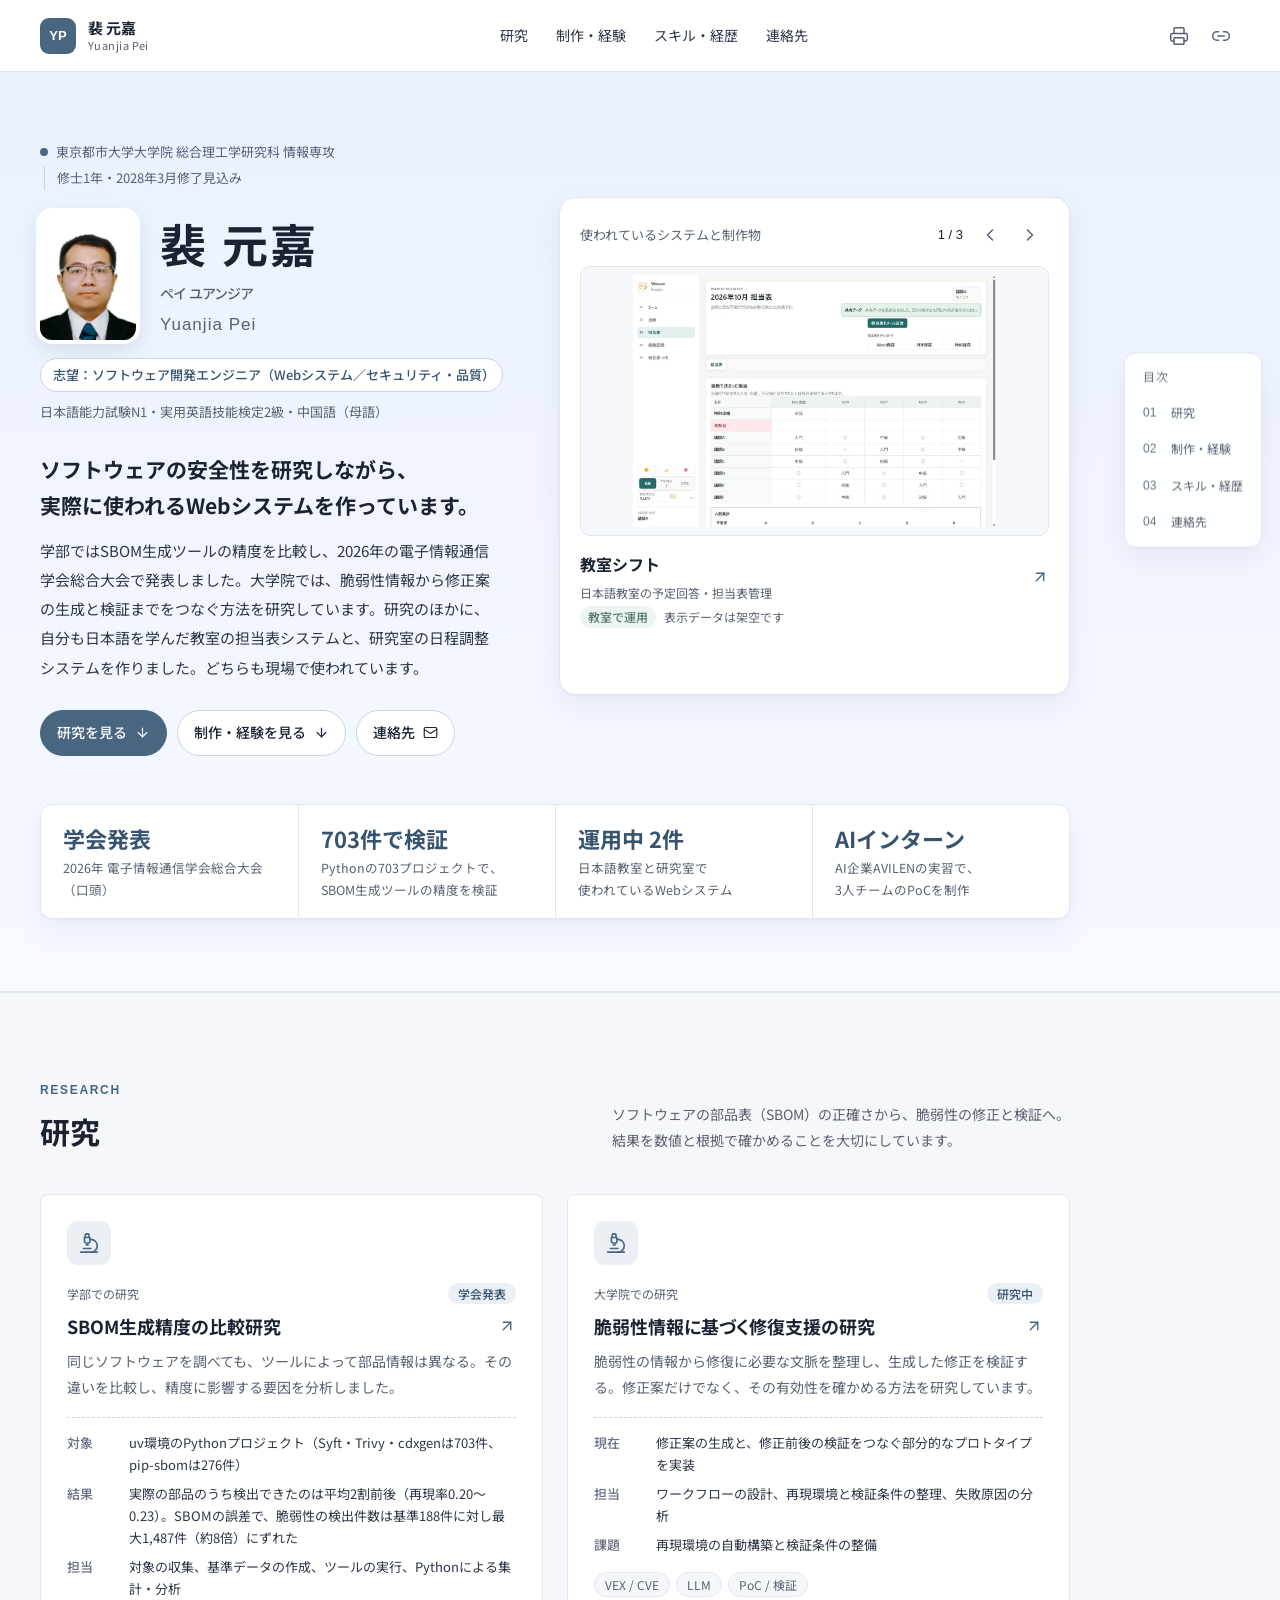
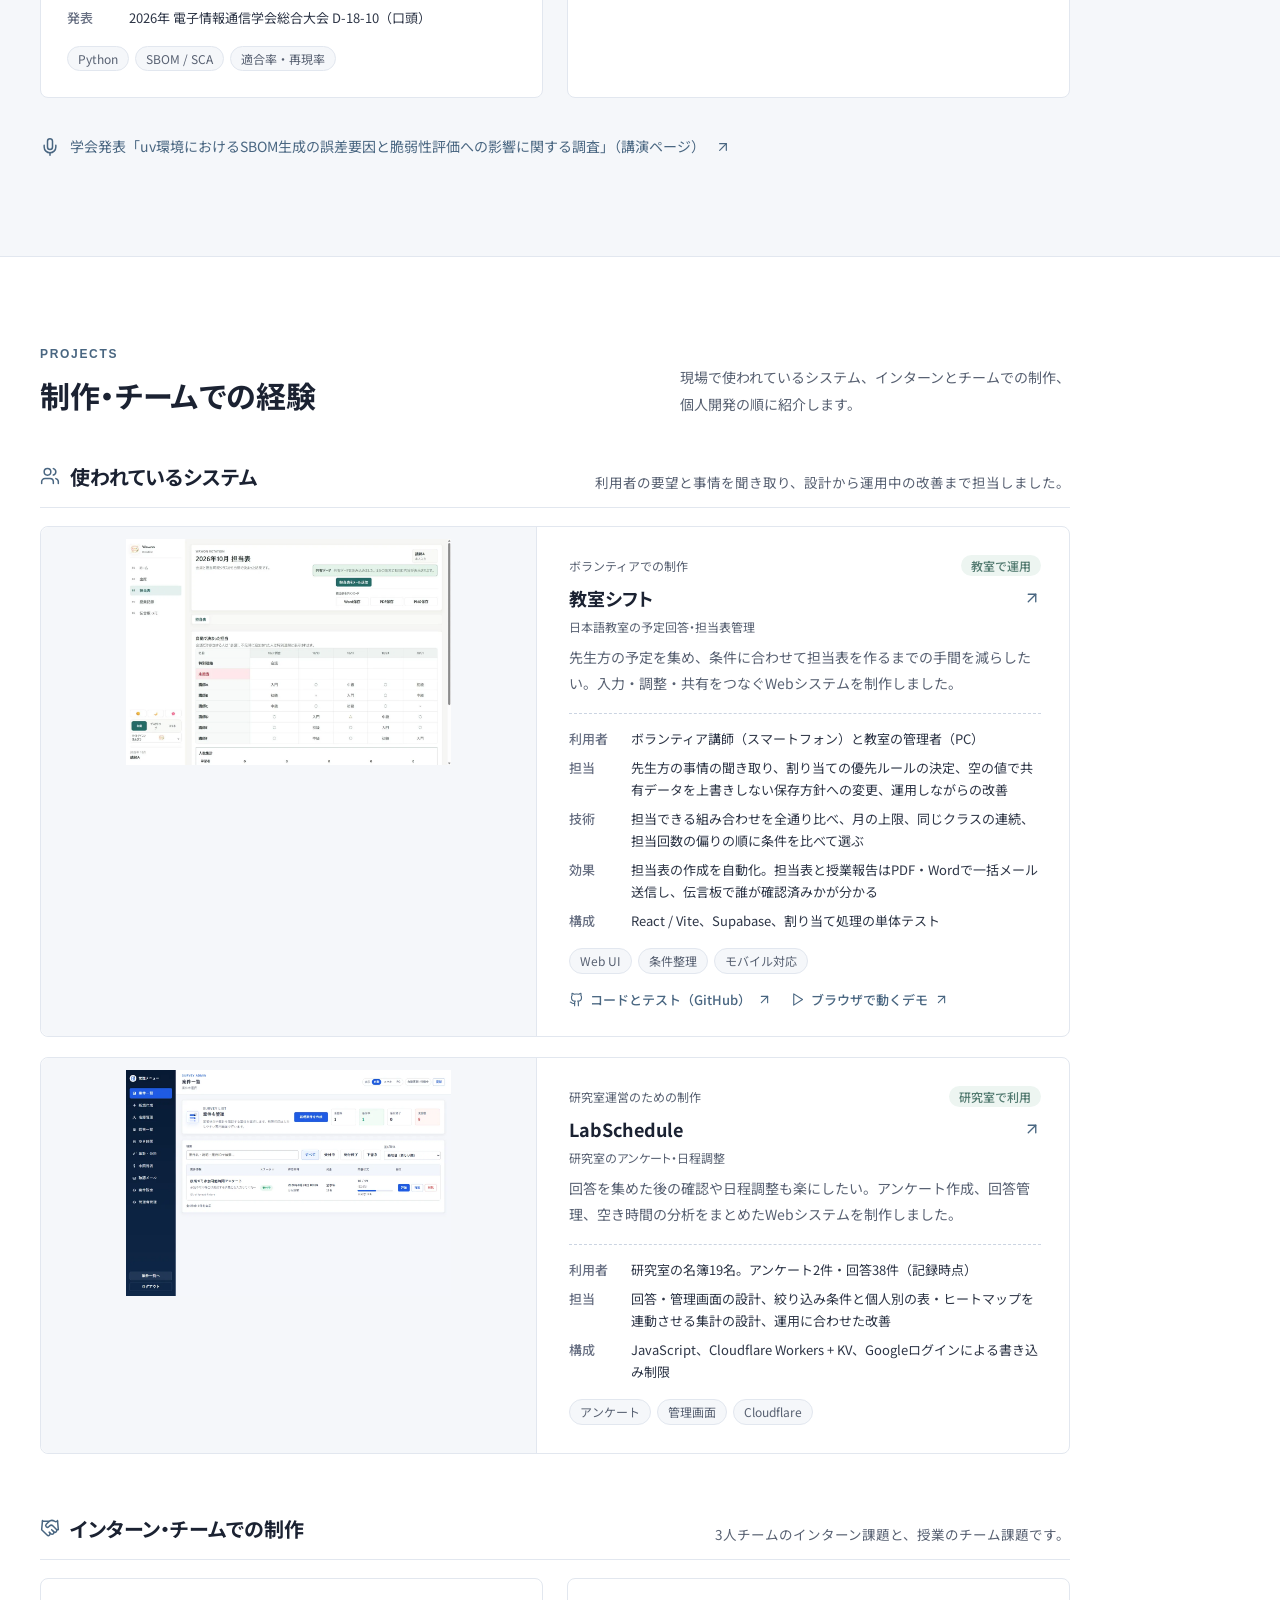
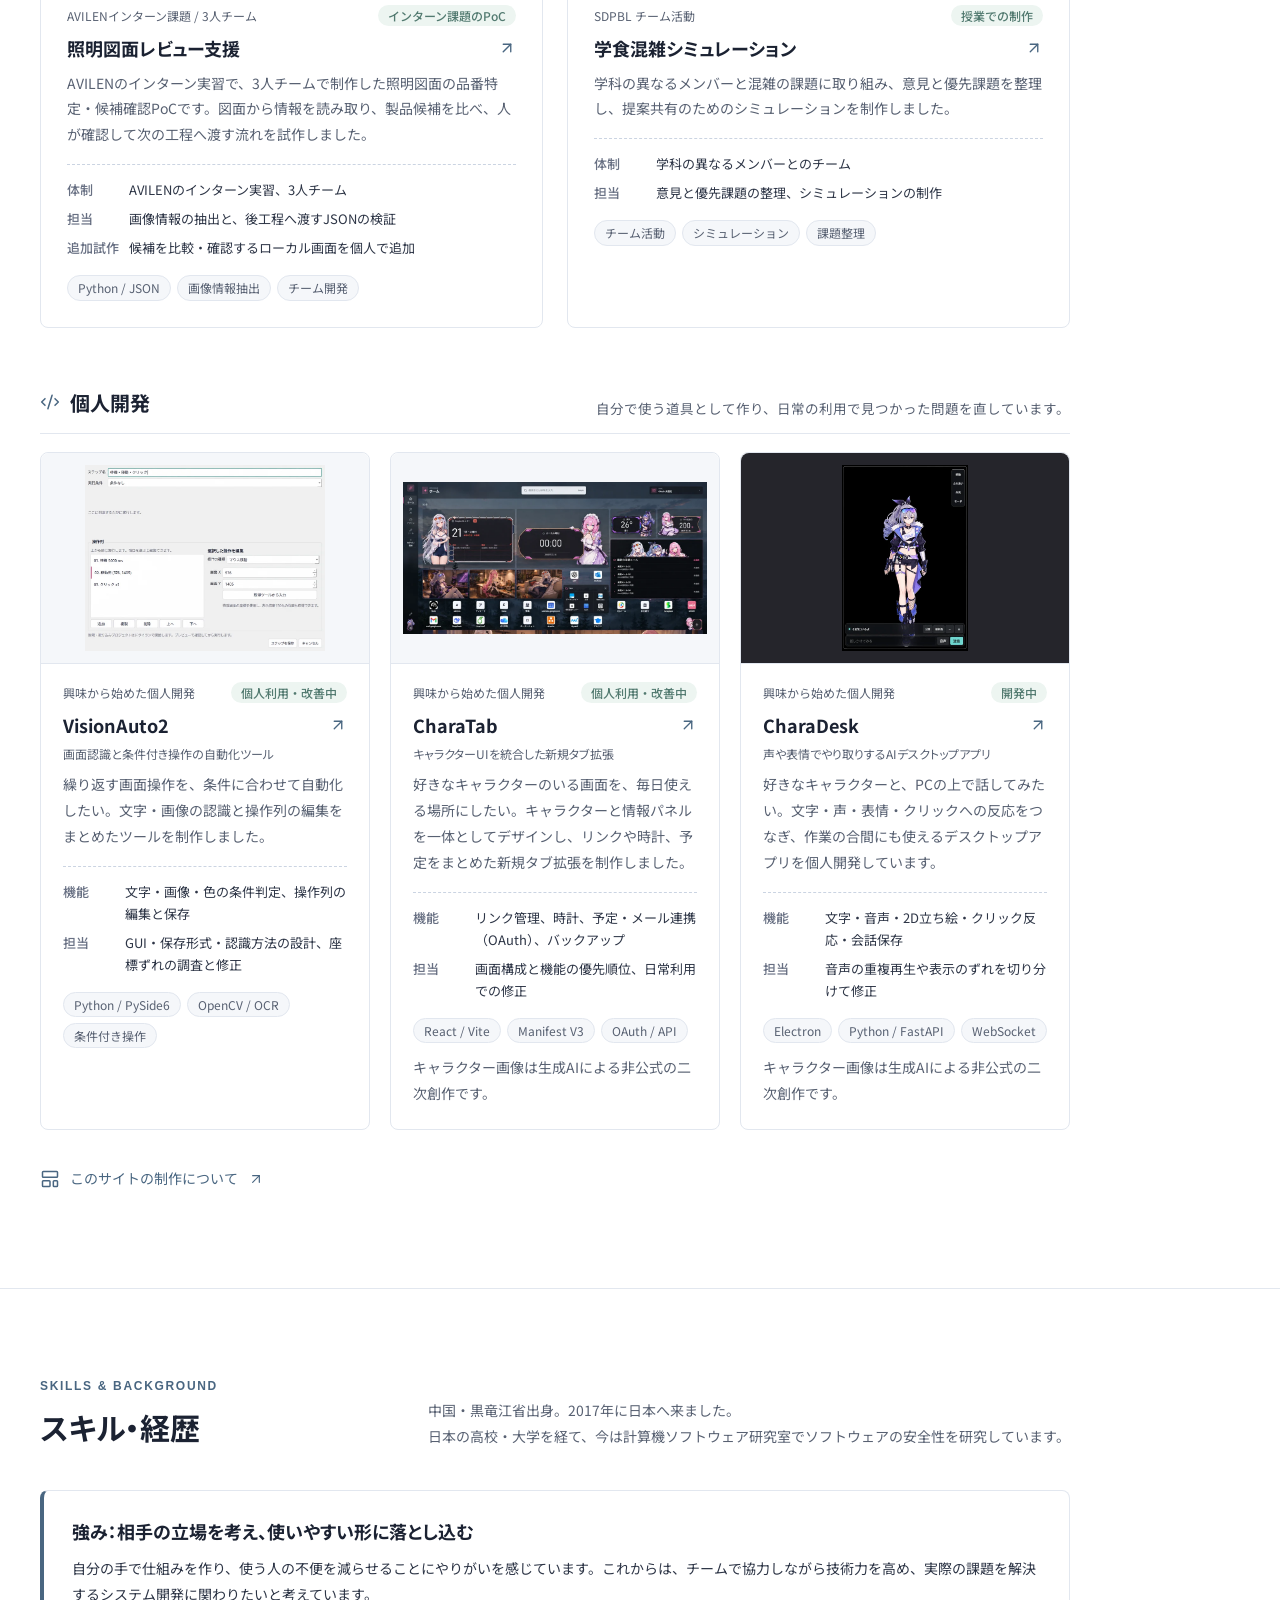
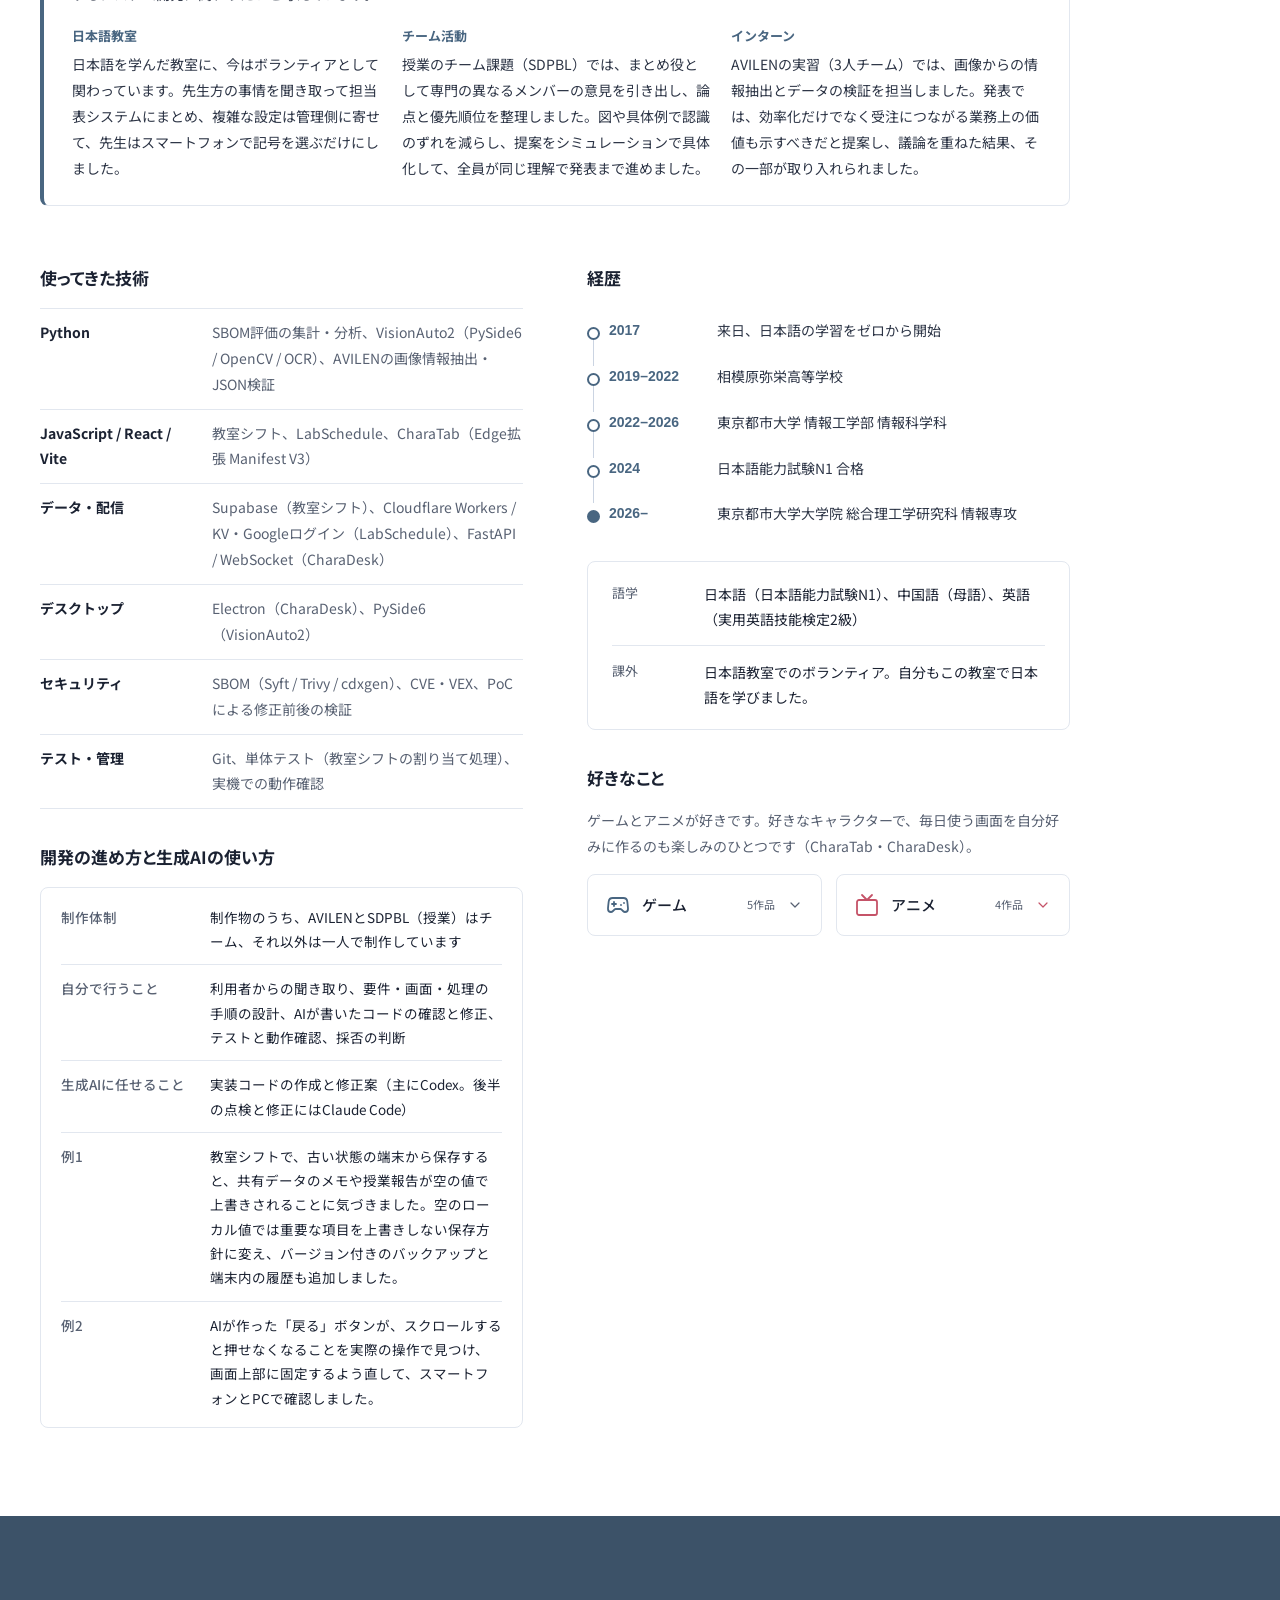
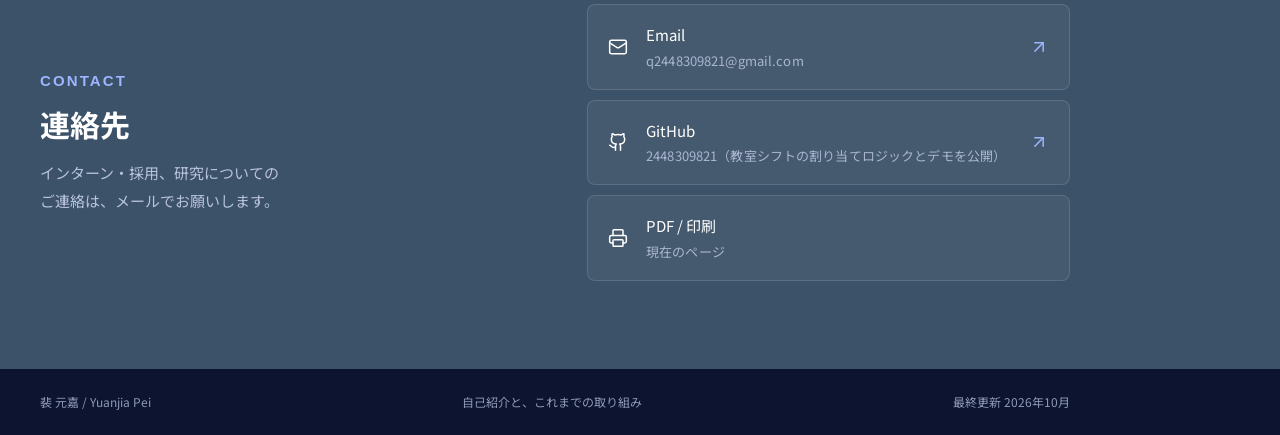
==== commit 0e757288: "Strengthen portfolio evidence after third-party review rounds Add verified research results and metr" ====
--- a/index.html
+++ b/index.html
@@ -1,13 +1,13 @@
 <!DOCTYPE html><html lang="ja"><head><meta charset="utf-8"><meta name="viewport" content="width=device-width,initial-scale=1"><meta name="description" content="裴 元嘉（東京都市大学大学院 情報専攻）の自己紹介。SBOMと脆弱性修復支援の研究、教室・研究室で使われているWebシステム、インターンと個人開発の制作物。"><meta name="theme-color" content="#496681"><title>裴 元嘉｜研究とものづくり</title>
 <meta property="og:type" content="profile"><meta property="og:title" content="裴 元嘉｜研究とものづくり"><meta property="og:description" content="裴 元嘉（東京都市大学大学院 情報専攻）の自己紹介。SBOMと脆弱性修復支援の研究、教室・研究室で使われているWebシステム、インターンと個人開発の制作物。"><meta property="og:url" content="https://2448309821.github.io/intro-page/"><meta property="og:image" content="https://2448309821.github.io/intro-page/assets/profile-photo.jpeg"><meta property="og:locale" content="ja_JP"><meta name="twitter:card" content="summary">
-<link rel="icon" href="data:image/svg+xml,%3Csvg xmlns='http://www.w3.org/2000/svg' viewBox='0 0 64 64'%3E%3Crect width='64' height='64' rx='8' fill='%23496681'/%3E%3Ctext x='32' y='41' text-anchor='middle' font-family='Arial' font-size='24' font-weight='700' fill='white'%3EYP%3C/text%3E%3C/svg%3E"><link rel="preconnect" href="https://fonts.googleapis.com"><link rel="preconnect" href="https://fonts.gstatic.com" crossorigin=""><link rel="stylesheet" href="https://fonts.googleapis.com/css2?family=Noto+Sans+JP:wght@400;500;700&amp;display=swap"><link rel="stylesheet" href="style.3a12190ad755.css"></head>
+<link rel="icon" href="data:image/svg+xml,%3Csvg xmlns='http://www.w3.org/2000/svg' viewBox='0 0 64 64'%3E%3Crect width='64' height='64' rx='8' fill='%23496681'/%3E%3Ctext x='32' y='41' text-anchor='middle' font-family='Arial' font-size='24' font-weight='700' fill='white'%3EYP%3C/text%3E%3C/svg%3E"><link rel="preconnect" href="https://fonts.googleapis.com"><link rel="preconnect" href="https://fonts.gstatic.com" crossorigin=""><link rel="stylesheet" href="https://fonts.googleapis.com/css2?family=Noto+Sans+JP:wght@400;500;700&amp;display=swap"><link rel="stylesheet" href="style.4357443e18ec.css"></head>
 <body class="page-home"><a class="skip" href="#main">本文へ</a>
-<header class="site-header"><a class="wordmark" href="index.html"><span class="mark" aria-hidden="true">YP</span><span>裴 元嘉<small>Yuanjia Pei</small></span></a><nav aria-label="メインナビゲーション"><a href="index.html#research">研究</a><a href="index.html#development">制作・経験</a><a href="index.html#profile">スキル・経歴</a><a href="index.html#contact">連絡先</a></nav><div class="header-tools"><button class="icon-button" data-print="" title="PDF / 印刷" aria-label="PDF / 印刷"><i data-lucide="printer" aria-hidden="true"></i></button><button class="icon-button" data-share="" title="このページのリンクをコピー" aria-label="このページのリンクをコピー"><i data-lucide="link-2" aria-hidden="true"></i></button><button class="icon-button mobile-menu" data-menu="" title="メニュー" aria-label="メニュー" aria-expanded="false"><i data-lucide="menu" aria-hidden="true"></i></button></div></header>
-<aside class="quick-rail" aria-label="ページ内ナビゲーション" data-quick-nav=""><span class="quick-rail-label">目次</span><a href="#research" data-quick-link="research"><span>01</span>研究</a><a href="#development" data-quick-link="development"><span>02</span>制作・経験</a><a href="#profile" data-quick-link="profile"><span>03</span>スキル・経歴</a><a href="#contact" data-quick-link="contact"><span>04</span>連絡先</a><button class="quick-top" data-top="" title="ページ上部へ戻る" aria-label="ページ上部へ戻る"><i data-lucide="arrow-up" aria-hidden="true"></i></button></aside>
-<main id="main"><section class="intro"><div class="container intro-content"><div class="intro-copy"><p class="intro-affiliation">東京都市大学大学院 総合理工学研究科 情報専攻<span>修士1年・2028年3月修了見込み</span></p><div class="intro-identity"><img class="profile-photo" src="assets/profile-photo.jpeg" alt="裴 元嘉のプロフィール写真" width="450" height="600"><h1>裴 元嘉<small class="name-reading">ペイ ユアンジア</small><span>Yuanjia Pei</span></h1></div><p class="intro-lead">ソフトウェアの安全性を研究しながら、実際に使われるWebシステムを作っています。</p><p class="intro-description">学部ではSBOM生成ツールの精度を比較し、2026年の電子情報通信学会総合大会で発表しました。大学院では、脆弱性情報から修正案の生成と検証までをつなぐ方法を研究しています。研究のほかに、日本語教室の担当表システムと研究室の日程調整システムを作り、それぞれの現場で使われています。</p><div class="intro-paths"><a class="primary" href="#research">研究を見る<i data-lucide="arrow-down" aria-hidden="true"></i></a><a href="#development">制作・経験を見る<i data-lucide="arrow-down" aria-hidden="true"></i></a><a href="#contact">連絡先<i data-lucide="mail" aria-hidden="true"></i></a></div></div><div class="intro-work" role="region" aria-label="制作したシステムの画面"><div class="featured-top"><span>使われているシステムと制作物</span><div class="featured-navigation"><span data-feature-status="" aria-live="polite" aria-atomic="true">1 / 3</span><button class="icon-button" data-feature-prev="" title="前の作品" aria-label="前の作品"><i data-lucide="chevron-left" aria-hidden="true"></i></button><button class="icon-button" data-feature-next="" title="次の作品" aria-label="次の作品"><i data-lucide="chevron-right" aria-hidden="true"></i></button></div></div><figure class="featured-project" data-feature-slide="0"><a class="featured-image schedule" href="projects/wawon.html" tabindex="-1" aria-hidden="true"><img src="assets/screenshots/thumbs/wawon.webp" alt="教室シフトの実際の担当表画面。架空の講師AからFの担当を月ごとに確認。" width="1425" height="990" fetchpriority="high"></a><figcaption><a href="projects/wawon.html"><span>教室シフト<small class="project-name-subtitle">日本語教室の予定回答・担当表管理</small></span><i data-lucide="arrow-up-right" aria-hidden="true"></i></a><p><span class="featured-status">教室で運用</span>表示データは架空です</p></figcaption></figure><figure class="featured-project" data-feature-slide="1" hidden=""><a class="featured-image survey" href="projects/lab-survey.html" tabindex="-1" aria-hidden="true"><img src="assets/screenshots/thumbs/lab-survey.webp" alt="研究室日程調整システムの実際の集計・分析画面。架空の確認用学生による空き時間表とヒートマップ。" width="1440" height="2175" loading="lazy"></a><figcaption><a href="projects/lab-survey.html"><span>LabSchedule<small class="project-name-subtitle">研究室のアンケート・日程調整</small></span><i data-lucide="arrow-up-right" aria-hidden="true"></i></a><p><span class="featured-status">研究室で利用</span>表示データは架空です</p></figcaption></figure><figure class="featured-project" data-feature-slide="2" hidden=""><a class="featured-image ocr" href="projects/visionauto.html" tabindex="-1" aria-hidden="true"><img src="assets/screenshots/thumbs/visionauto-ja.webp" alt="VisionAuto2の操作列エディターの日本語表記版。待機、マウス移動、クリックを順番に編集する画面。" width="1426" height="1103" loading="lazy"></a><figcaption><a href="projects/visionauto.html"><span>VisionAuto2<small class="project-name-subtitle">画面認識と条件付き操作の自動化ツール</small></span><i data-lucide="arrow-up-right" aria-hidden="true"></i></a><p><span class="featured-status">個人利用・改善中</span>日本語表記版</p></figcaption></figure></div></div><div class="container"><dl class="intro-stats" aria-label="主な実績"><div><dt>学会発表</dt><dd>2026年 電子情報通信学会総合大会（口頭）</dd></div><div><dt>703件</dt><dd>SBOM評価の対象プロジェクト（4ツールを比較）</dd></div><div><dt>2件</dt><dd>教室・研究室で使われているWebシステム</dd></div><div><dt>AVILEN</dt><dd>インターン実習で3人チームのPoCを制作</dd></div></dl></div></section>
-<section id="research" class="section-band research-band"><div class="container"><div class="section-heading"><div><p class="section-kicker">Research</p><h2>研究</h2></div><p>ソフトウェアの部品表（SBOM）の正確さから、脆弱性の修正と検証へ。<br>結果を数値と根拠で確かめることを大切にしています。</p></div><div class="work-grid"><article class="project-item text-project"><span class="project-symbol" aria-hidden="true"><i data-lucide="microscope" aria-hidden="true"></i></span><div class="item-meta"><span>大学での研究</span><span class="status">学会発表</span></div><h3><a href="projects/sbom.html"><span>SBOM生成精度の比較研究</span><i data-lucide="arrow-up-right" aria-hidden="true"></i></a></h3><p>同じソフトウェアを調べても、ツールによって部品情報は異なる。その違いを比較し、精度に影響する要因を分析しました。</p><dl class="card-facts"><div><dt>対象</dt><dd>uv環境のPythonプロジェクト（Syft・Trivy・cdxgenは703件、pip-sbomは276件）</dd></div><div><dt>結果</dt><dd>Syft・Trivy・cdxgenの部品の再現率は平均0.20〜0.23にとどまり、取りこぼしや誤認識の原因を6種類に整理</dd></div><div><dt>担当</dt><dd>比較条件の整理、Pythonによる集計・分析</dd></div><div><dt>発表</dt><dd>2026年 電子情報通信学会総合大会 D-18-10（口頭）</dd></div></dl><div class="tag-list"><span>Python</span><span>SBOM / SCA</span><span>適合率・再現率</span></div></article><article class="project-item text-project"><span class="project-symbol" aria-hidden="true"><i data-lucide="microscope" aria-hidden="true"></i></span><div class="item-meta"><span>大学院での研究</span><span class="status">研究中</span></div><h3><a href="projects/vex.html"><span>脆弱性情報に基づく修復支援の研究</span><i data-lucide="arrow-up-right" aria-hidden="true"></i></a></h3><p>脆弱性の情報から修復に必要な文脈を整理し、生成した修正を検証する。修正案だけでなく、その有効性を確かめる方法を研究しています。</p><dl class="card-facts"><div><dt>現在</dt><dd>修正案の生成と、修正前後の検証をつなぐ部分的なプロトタイプを実装</dd></div><div><dt>担当</dt><dd>ワークフローの設計・実装、再現環境と検証条件の整理</dd></div><div><dt>課題</dt><dd>再現環境の自動構築と検証条件の整備</dd></div></dl><div class="tag-list"><span>VEX / CVE</span><span>LLM</span><span>PoC / 検証</span></div></article></div><a class="portfolio-link" href="https://pub.confit.atlas.jp/ja/event/general2026/presentation/D-18-10" target="_blank" rel="noopener noreferrer"><i data-lucide="mic" aria-hidden="true"></i>学会発表「uv環境におけるSBOM生成の誤差要因と脆弱性評価への影響に関する調査」（講演ページ）<i data-lucide="arrow-up-right" aria-hidden="true"></i></a></div></section>
-<section id="development" class="section-band"><div class="container"><div class="section-heading"><div><p class="section-kicker">Projects</p><h2>制作・チームでの経験</h2></div><p>現場で使われているシステム、インターンとチームでの制作、<br>個人開発の順に紹介します。</p></div><div class="project-group-heading"><h3><i data-lucide="users" aria-hidden="true"></i>使われているシステム</h3><p>利用者の条件を聞き取り、設計から運用中の改善まで担当しました。</p></div><div class="practice-grid"><article class="project-item with-image"><a class="project-visual-link" href="projects/wawon.html" tabindex="-1" aria-hidden="true"><figure class="thumbnail"><div class="screenshot-frame schedule"><img class="project-screenshot" src="assets/screenshots/thumbs/wawon.webp" alt="教室シフトの実際の担当表画面。架空の講師AからFの担当を月ごとに確認。" width="1425" height="990" loading="lazy"></div></figure></a><div class="item-meta"><span>ボランティアでの制作</span><span class="status">教室で運用</span></div><h3><a href="projects/wawon.html"><span>教室シフト<small class="project-name-subtitle">日本語教室の予定回答・担当表管理</small></span><i data-lucide="arrow-up-right" aria-hidden="true"></i></a></h3><p>先生方の予定を集め、条件に合わせて担当表を作るまでの手間を減らしたい。入力・調整・共有をつなぐWebシステムを制作しました。</p><dl class="card-facts"><div><dt>利用者</dt><dd>ボランティア講師（スマートフォン）と教室の管理者（PC）</dd></div><div><dt>担当</dt><dd>条件の聞き取り、画面設計、実装、運用しながらの改善</dd></div><div><dt>構成</dt><dd>React / Vite、Supabase</dd></div></dl><div class="tag-list"><span>Web UI</span><span>条件整理</span><span>モバイル対応</span></div></article><article class="project-item with-image"><a class="project-visual-link" href="projects/lab-survey.html" tabindex="-1" aria-hidden="true"><figure class="thumbnail"><div class="screenshot-frame survey"><img class="project-screenshot" src="assets/screenshots/thumbs/lab-survey-list.webp" alt="研究室日程調整システムの実際の案件一覧画面。架空のアンケートの回答状況を一覧で確認。" width="1440" height="1000" loading="lazy"></div></figure></a><div class="item-meta"><span>研究室運営のための制作</span><span class="status">研究室で利用</span></div><h3><a href="projects/lab-survey.html"><span>LabSchedule<small class="project-name-subtitle">研究室のアンケート・日程調整</small></span><i data-lucide="arrow-up-right" aria-hidden="true"></i></a></h3><p>回答を集めた後の確認や日程調整も楽にしたい。アンケート作成、回答管理、空き時間の分析をまとめたWebシステムを制作しました。</p><dl class="card-facts"><div><dt>利用者</dt><dd>研究室の学生と、日程調整の担当者</dd></div><div><dt>担当</dt><dd>回答・管理画面の設計、機能統合、運用に合わせた改善</dd></div><div><dt>構成</dt><dd>JavaScript、Cloudflare Workers、Supabase</dd></div></dl><div class="tag-list"><span>アンケート</span><span>管理画面</span><span>Cloudflare</span></div></article></div><div class="project-group-heading"><h3><i data-lucide="handshake" aria-hidden="true"></i>インターン・チームでの制作</h3><p>チームの中での自分の担当範囲を明記しています。</p></div><div class="work-grid team-grid"><article class="project-item text-project"><div class="item-meta"><span>AVILENインターン課題 / 3人チーム</span><span class="status">インターン課題のPoC</span></div><h3><a href="projects/avilen.html"><span>照明図面レビュー支援</span><i data-lucide="arrow-up-right" aria-hidden="true"></i></a></h3><p>AVILENのインターン実習で、3人チームで制作した照明図面の品番特定・候補確認PoCです。図面から情報を読み取り、製品候補を比べ、人が確認して次の工程へ渡す流れを試作しました。</p><dl class="card-facts"><div><dt>体制</dt><dd>AVILENのインターン実習、3人チーム</dd></div><div><dt>担当</dt><dd>画像情報の抽出と、後工程へ渡すJSONの検証</dd></div><div><dt>個人</dt><dd>候補を比較・確認するローカル画面を追加で試作</dd></div></dl><div class="tag-list"><span>Python / JSON</span><span>画像情報抽出</span><span>チーム開発</span></div></article><article class="project-item text-project"><span class="project-symbol" aria-hidden="true"><i data-lucide="code-2" aria-hidden="true"></i></span><div class="item-meta"><span>SDPBL チーム活動</span><span class="status">授業での制作</span></div><h3><a href="projects/sdpbl.html"><span>学食混雑シミュレーション</span><i data-lucide="arrow-up-right" aria-hidden="true"></i></a></h3><p>学科の異なるメンバーと混雑の課題に取り組み、意見と優先課題を整理し、提案共有のためのシミュレーションを制作しました。</p><dl class="card-facts"><div><dt>体制</dt><dd>学科の異なるメンバーとのチーム</dd></div><div><dt>担当</dt><dd>意見と優先課題の整理、シミュレーションの制作</dd></div></dl><div class="tag-list"><span>チーム活動</span><span>シミュレーション</span><span>課題整理</span></div></article></div><div class="project-group-heading"><h3><i data-lucide="code-2" aria-hidden="true"></i>個人開発</h3><p>自分で使う道具として作り、日常の利用で見つかった問題を直しています。</p></div><div class="work-grid personal-grid"><article class="project-item with-image"><a class="project-visual-link" href="projects/visionauto.html" tabindex="-1" aria-hidden="true"><figure class="thumbnail"><div class="screenshot-frame ocr"><img class="project-screenshot" src="assets/screenshots/thumbs/visionauto-ja.webp" alt="VisionAuto2の操作列エディターの日本語表記版。待機、マウス移動、クリックを順番に編集する画面。" width="1426" height="1103" loading="lazy"></div></figure></a><div class="item-meta"><span>興味から始めた個人開発</span><span class="status">個人利用・改善中</span></div><h3><a href="projects/visionauto.html"><span>VisionAuto2<small class="project-name-subtitle">画面認識と条件付き操作の自動化ツール</small></span><i data-lucide="arrow-up-right" aria-hidden="true"></i></a></h3><p>繰り返す画面操作を、条件に合わせて自動化したい。文字・画像の認識と操作列の編集をまとめたツールを制作しました。</p><dl class="card-facts"><div><dt>機能</dt><dd>文字・画像・色の条件判定、操作列の編集と保存</dd></div><div><dt>担当</dt><dd>GUI・保存形式・認識方法の設計、座標ずれの調査と修正</dd></div></dl><div class="tag-list"><span>Python / PySide6</span><span>OpenCV / OCR</span><span>条件付き操作</span></div></article><article class="project-item with-image"><a class="project-visual-link" href="projects/custom-tab.html" tabindex="-1" aria-hidden="true"><figure class="thumbnail"><div class="screenshot-frame tab"><img class="project-screenshot" src="assets/screenshots/thumbs/custom-tab-ja.webp" alt="CharaTabの日本語表記版。リンク、カレンダー、時計、未接続のメール欄を配置。" width="1774" height="887" loading="lazy"></div></figure></a><div class="item-meta"><span>興味から始めた個人開発</span><span class="status">個人利用・改善中</span></div><h3><a href="projects/custom-tab.html"><span>CharaTab<small class="project-name-subtitle">キャラクターUIを統合した新規タブ拡張</small></span><i data-lucide="arrow-up-right" aria-hidden="true"></i></a></h3><p>好きなキャラクターのいる画面を、毎日使える場所にしたい。キャラクターと情報パネルを一体としてデザインし、リンクや時計、予定をまとめた新規タブ拡張を制作しました。</p><dl class="card-facts"><div><dt>機能</dt><dd>リンク管理、時計、予定・メール連携（OAuth）、バックアップ</dd></div><div><dt>担当</dt><dd>画面構成と機能の優先順位、日常利用での修正</dd></div></dl><div class="tag-list"><span>React / Vite</span><span>Manifest V3</span><span>OAuth / API</span></div><p class="card-rights">キャラクター画像は生成AIによる非公式の二次創作です。</p></article><article class="project-item with-image"><a class="project-visual-link" href="projects/desktop-companion.html" tabindex="-1" aria-hidden="true"><figure class="thumbnail"><div class="screenshot-frame companion"><img class="project-screenshot" src="assets/screenshots/thumbs/desktop-companion-ja.webp" alt="CharaDeskの待機画面の日本語表記版。2Dキャラクター、操作メニュー、会話入力欄。" width="1034" height="1521" loading="lazy"></div></figure></a><div class="item-meta"><span>興味から始めた個人開発</span><span class="status">開発中</span></div><h3><a href="projects/desktop-companion.html"><span>CharaDesk<small class="project-name-subtitle">声や表情でやり取りするAIデスクトップアプリ</small></span><i data-lucide="arrow-up-right" aria-hidden="true"></i></a></h3><p>好きなキャラクターと、PCの上で話してみたい。文字・声・表情・クリックへの反応をつなぎ、作業の合間にも使えるデスクトップアプリを個人開発しています。</p><dl class="card-facts"><div><dt>機能</dt><dd>文字・音声・2D立ち絵・クリック反応・会話保存</dd></div><div><dt>担当</dt><dd>音声の重複再生や表示のずれを切り分けて修正</dd></div></dl><div class="tag-list"><span>Electron</span><span>Python / FastAPI</span><span>WebSocket</span></div><p class="card-rights">キャラクター画像は生成AIによる非公式の二次創作です。</p></article></div><a class="portfolio-link" href="projects/portfolio.html"><i data-lucide="layout-template" aria-hidden="true"></i>このサイトの制作について<i data-lucide="arrow-up-right" aria-hidden="true"></i></a></div></section>
-<section id="profile" class="section-band profile-band"><div class="container"><div class="section-heading"><div><p class="section-kicker">Skills &amp; Background</p><h2>スキル・経歴</h2></div><p>中国・黒竜江省出身。2017年に日本へ来ました。<br>日本の高校・大学を経て、今は計算機ソフトウェア研究室でソフトウェアの安全性を研究しています。</p></div><div class="background-skills"><div><h3>使ってきた技術</h3><div class="skill-rows"><div><strong>Python</strong><span>SBOM評価の集計・分析、VisionAuto2（PySide6 / OpenCV / OCR）、AVILENの画像情報抽出・JSON検証</span></div><div><strong>JavaScript / React / Vite</strong><span>教室シフト、LabSchedule、CharaTab（Chrome拡張 Manifest V3）</span></div><div><strong>データ・配信</strong><span>Supabase（教室シフト）、Cloudflare Workers / KV（LabSchedule）、FastAPI / WebSocket（CharaDesk）</span></div><div><strong>デスクトップ</strong><span>Electron（CharaDesk）、PySide6（VisionAuto2）</span></div><div><strong>セキュリティ</strong><span>SBOM（Syft / Trivy / cdxgen）、CVE・VEX、PoCによる修正前後の検証</span></div><div><strong>開発の進め方</strong><span>Git、生成AIによる実装と、テスト・実操作での確認</span></div></div></div><div><h3>経歴</h3><ol class="life-timeline"><li><time>2017</time><span>来日、日本語の学習をゼロから開始</span></li><li><time>2019–2022</time><span>相模原弥栄高等学校</span></li><li><time>2022–2026</time><span>東京都市大学 情報工学部 情報科学科</span></li><li><time>2024</time><span>日本語能力試験N1 合格</span></li><li><time>2026–</time><span>東京都市大学大学院 総合理工学研究科 情報専攻</span></li></ol><dl class="profile-facts"><div><dt>語学</dt><dd>日本語（日本語能力試験N1）、中国語（母語）、英語（実用英語技能検定2級）</dd></div><div><dt>課外</dt><dd>日本語教室でのボランティア。自分もこの教室で日本語を学びました。</dd></div></dl><div id="interests" class="profile-interests"><h3>好きなこと</h3><p>ゲームとアニメが好きです。好きなキャラクターで、毎日使う画面を自分好みに作るのも楽しみのひとつです（CharaTab・CharaDesk）。</p><ul class="interest-list"><li class="interest-expandable"><details><summary><i data-lucide="gamepad-2" aria-hidden="true"></i><span>ゲーム</span><small>5作品</small><i data-lucide="chevron-down" aria-hidden="true"></i></summary><div class="interest-content"><p>好きなゲーム</p><ul><li>原神</li><li>崩壊：スターレイル</li><li>ポケットモンスター</li><li>ファイアーエムブレム</li><li>アークナイツ</li></ul></div></details></li><li class="interest-expandable"><details><summary><i data-lucide="tv" aria-hidden="true"></i><span>アニメ</span><small>4作品</small><i data-lucide="chevron-down" aria-hidden="true"></i></summary><div class="interest-content"><p>好きなアニメ</p><ul><li>ノーゲーム・ノーライフ</li><li>無職転生</li><li>コードギアス <span class="interest-subtitle">反逆のルルーシュ</span></li><li>ぐらんぶる</li></ul></div></details></li></ul></div></div></div></div></section>
-<section id="contact" class="section-band contact-band"><div class="container contact-layout"><div><p class="section-kicker">Contact</p><h2>連絡先</h2><p>インターン・採用、研究についてのご連絡は、メールでお願いします。</p></div><div class="contact-links"><a href="mailto:q2448309821@gmail.com"><i data-lucide="mail" aria-hidden="true"></i><span>Email<small>q2448309821@gmail.com</small></span><i data-lucide="arrow-up-right" aria-hidden="true"></i></a><a href="https://github.com/2448309821" target="_blank" rel="noopener noreferrer"><i data-lucide="github" aria-hidden="true"></i><span>GitHub<small>2448309821</small></span><i data-lucide="arrow-up-right" aria-hidden="true"></i></a><button data-print=""><i data-lucide="printer" aria-hidden="true"></i><span>PDF / 印刷<small>現在のページ</small></span></button></div></div></section></main><p class="toast" data-toast="" role="status" aria-live="polite"></p><footer class="site-footer"><div class="container footer-inner"><a href="index.html">裴 元嘉 / Yuanjia Pei</a><span>自己紹介と、これまでの取り組み</span><small>最終更新 2026年10月</small></div></footer>
-<dialog id="visual-dialog" aria-labelledby="visual-title"><div class="dialog-top"><h2 id="visual-title">プロジェクトの画面</h2><div class="dialog-tools"><button class="icon-button" data-zoom="" title="原寸で表示" aria-label="原寸で表示" aria-pressed="false"><i data-lucide="zoom-in" aria-hidden="true"></i></button><button class="icon-button" data-close="" title="閉じる" aria-label="閉じる"><i data-lucide="x" aria-hidden="true"></i></button></div></div><div id="visual-content" tabindex="0" role="region" aria-label="プロジェクト画像"></div><p id="visual-caption"></p></dialog>
-<script src="vendor/lucide.js"></script><script src="app.afe3bcd1b2b1.js"></script></body></html>+<header class="site-header"><a class="wordmark" href="index.html"><span class="mark" aria-hidden="true">YP</span><span>裴 元嘉<small>Yuanjia Pei</small></span></a><nav aria-label="メインナビゲーション"><a href="index.html#research">研究</a><a href="index.html#development">制作・経験</a><a href="index.html#profile">スキル・経歴</a><a href="index.html#contact">連絡先</a></nav><div class="header-tools"><button class="icon-button" data-print="" title="PDF / 印刷" aria-label="PDF / 印刷"><svg xmlns="http://www.w3.org/2000/svg" width="24" height="24" viewBox="0 0 24 24" fill="none" stroke="currentColor" stroke-width="2" stroke-linecap="round" stroke-linejoin="round" class="lucide lucide-printer" aria-hidden="true" focusable="false"><path d="M6 18H4a2 2 0 0 1-2-2v-5a2 2 0 0 1 2-2h16a2 2 0 0 1 2 2v5a2 2 0 0 1-2 2h-2"></path><path d="M6 9V3a1 1 0 0 1 1-1h10a1 1 0 0 1 1 1v6"></path><rect x="6" y="14" width="12" height="8" rx="1"></rect></svg></button><button class="icon-button" data-share="" title="このページのリンクをコピー" aria-label="このページのリンクをコピー"><svg xmlns="http://www.w3.org/2000/svg" width="24" height="24" viewBox="0 0 24 24" fill="none" stroke="currentColor" stroke-width="2" stroke-linecap="round" stroke-linejoin="round" class="lucide lucide-link-2" aria-hidden="true" focusable="false"><path d="M9 17H7A5 5 0 0 1 7 7h2"></path><path d="M15 7h2a5 5 0 1 1 0 10h-2"></path><line x1="8" x2="16" y1="12" y2="12"></line></svg></button><button class="icon-button mobile-menu" data-menu="" title="メニュー" aria-label="メニュー" aria-expanded="false"><span data-icon-closed=""><svg xmlns="http://www.w3.org/2000/svg" width="24" height="24" viewBox="0 0 24 24" fill="none" stroke="currentColor" stroke-width="2" stroke-linecap="round" stroke-linejoin="round" class="lucide lucide-menu" aria-hidden="true" focusable="false"><line x1="4" x2="20" y1="12" y2="12"></line><line x1="4" x2="20" y1="6" y2="6"></line><line x1="4" x2="20" y1="18" y2="18"></line></svg></span><span data-icon-open="" hidden=""><svg xmlns="http://www.w3.org/2000/svg" width="24" height="24" viewBox="0 0 24 24" fill="none" stroke="currentColor" stroke-width="2" stroke-linecap="round" stroke-linejoin="round" class="lucide lucide-x" aria-hidden="true" focusable="false"><path d="M18 6 6 18"></path><path d="m6 6 12 12"></path></svg></span></button></div></header>
+<aside class="quick-rail" aria-label="ページ内ナビゲーション" data-quick-nav=""><span class="quick-rail-label">目次</span><a href="#research" data-quick-link="research"><span>01</span>研究</a><a href="#development" data-quick-link="development"><span>02</span>制作・経験</a><a href="#profile" data-quick-link="profile"><span>03</span>スキル・経歴</a><a href="#contact" data-quick-link="contact"><span>04</span>連絡先</a><button class="quick-top" data-top="" title="ページ上部へ戻る" aria-label="ページ上部へ戻る"><svg xmlns="http://www.w3.org/2000/svg" width="24" height="24" viewBox="0 0 24 24" fill="none" stroke="currentColor" stroke-width="2" stroke-linecap="round" stroke-linejoin="round" class="lucide lucide-arrow-up" aria-hidden="true" focusable="false"><path d="m5 12 7-7 7 7"></path><path d="M12 19V5"></path></svg></button></aside>
+<main id="main"><section class="intro"><div class="container intro-content"><div class="intro-copy"><p class="intro-affiliation">東京都市大学大学院 総合理工学研究科 情報専攻<span>修士1年・2028年3月修了見込み</span></p><div class="intro-identity"><img class="profile-photo" src="assets/profile-photo.jpeg" alt="裴 元嘉のプロフィール写真" width="450" height="600"><h1>裴 元嘉<small class="name-reading">ペイ ユアンジア</small><span>Yuanjia Pei</span></h1></div><p class="intro-role">志望：ソフトウェア開発エンジニア（Webシステム／セキュリティ・品質）</p><p class="intro-lang">日本語能力試験N1・実用英語技能検定2級・中国語（母語）</p><p class="intro-lead">ソフトウェアの安全性を研究しながら、実際に使われるWebシステムを作っています。</p><p class="intro-description">学部ではSBOM生成ツールの精度を比較し、2026年の電子情報通信学会総合大会で発表しました。大学院では、脆弱性情報から修正案の生成と検証までをつなぐ方法を研究しています。研究のほかに、自分も日本語を学んだ教室の担当表システムと、研究室の日程調整システムを作りました。どちらも現場で使われています。</p><div class="intro-paths"><a class="primary" href="#research">研究を見る<svg xmlns="http://www.w3.org/2000/svg" width="24" height="24" viewBox="0 0 24 24" fill="none" stroke="currentColor" stroke-width="2" stroke-linecap="round" stroke-linejoin="round" class="lucide lucide-arrow-down" aria-hidden="true" focusable="false"><path d="M12 5v14"></path><path d="m19 12-7 7-7-7"></path></svg></a><a href="#development">制作・経験を見る<svg xmlns="http://www.w3.org/2000/svg" width="24" height="24" viewBox="0 0 24 24" fill="none" stroke="currentColor" stroke-width="2" stroke-linecap="round" stroke-linejoin="round" class="lucide lucide-arrow-down" aria-hidden="true" focusable="false"><path d="M12 5v14"></path><path d="m19 12-7 7-7-7"></path></svg></a><a href="#contact">連絡先<svg xmlns="http://www.w3.org/2000/svg" width="24" height="24" viewBox="0 0 24 24" fill="none" stroke="currentColor" stroke-width="2" stroke-linecap="round" stroke-linejoin="round" class="lucide lucide-mail" aria-hidden="true" focusable="false"><rect width="20" height="16" x="2" y="4" rx="2"></rect><path d="m22 7-8.97 5.7a1.94 1.94 0 0 1-2.06 0L2 7"></path></svg></a></div></div><div class="intro-work" role="region" aria-label="制作したシステムの画面"><div class="featured-top"><span>使われているシステムと制作物</span><div class="featured-navigation"><span data-feature-status="" aria-live="polite" aria-atomic="true">1 / 3</span><button class="icon-button" data-feature-prev="" title="前の作品" aria-label="前の作品"><svg xmlns="http://www.w3.org/2000/svg" width="24" height="24" viewBox="0 0 24 24" fill="none" stroke="currentColor" stroke-width="2" stroke-linecap="round" stroke-linejoin="round" class="lucide lucide-chevron-left" aria-hidden="true" focusable="false"><path d="m15 18-6-6 6-6"></path></svg></button><button class="icon-button" data-feature-next="" title="次の作品" aria-label="次の作品"><svg xmlns="http://www.w3.org/2000/svg" width="24" height="24" viewBox="0 0 24 24" fill="none" stroke="currentColor" stroke-width="2" stroke-linecap="round" stroke-linejoin="round" class="lucide lucide-chevron-right" aria-hidden="true" focusable="false"><path d="m9 18 6-6-6-6"></path></svg></button></div></div><figure class="featured-project" data-feature-slide="0"><a class="featured-image schedule" href="projects/wawon.html" tabindex="-1" aria-hidden="true"><img src="assets/screenshots/thumbs/wawon.webp" alt="教室シフトの実際の担当表画面。架空の講師AからFの担当を月ごとに確認。" width="1425" height="990" fetchpriority="high"></a><figcaption><a href="projects/wawon.html"><span>教室シフト<small class="project-name-subtitle">日本語教室の予定回答・担当表管理</small></span><svg xmlns="http://www.w3.org/2000/svg" width="24" height="24" viewBox="0 0 24 24" fill="none" stroke="currentColor" stroke-width="2" stroke-linecap="round" stroke-linejoin="round" class="lucide lucide-arrow-up-right" aria-hidden="true" focusable="false"><path d="M7 7h10v10"></path><path d="M7 17 17 7"></path></svg></a><p><span class="featured-status">教室で運用</span>表示データは架空です</p></figcaption></figure><figure class="featured-project" data-feature-slide="1" hidden=""><a class="featured-image survey" href="projects/lab-survey.html" tabindex="-1" aria-hidden="true"><img src="assets/screenshots/thumbs/lab-survey.webp" alt="研究室日程調整システムの実際の集計・分析画面。架空の確認用学生による空き時間表とヒートマップ。" width="1440" height="2175" loading="lazy"></a><figcaption><a href="projects/lab-survey.html"><span>LabSchedule<small class="project-name-subtitle">研究室のアンケート・日程調整</small></span><svg xmlns="http://www.w3.org/2000/svg" width="24" height="24" viewBox="0 0 24 24" fill="none" stroke="currentColor" stroke-width="2" stroke-linecap="round" stroke-linejoin="round" class="lucide lucide-arrow-up-right" aria-hidden="true" focusable="false"><path d="M7 7h10v10"></path><path d="M7 17 17 7"></path></svg></a><p><span class="featured-status">研究室で利用</span>表示データは架空です</p></figcaption></figure><figure class="featured-project" data-feature-slide="2" hidden=""><a class="featured-image ocr" href="projects/visionauto.html" tabindex="-1" aria-hidden="true"><img src="assets/screenshots/thumbs/visionauto-ja.webp" alt="VisionAuto2の操作列エディターの日本語表記版。待機、マウス移動、クリックを順番に編集する画面。" width="1426" height="1103" loading="lazy"></a><figcaption><a href="projects/visionauto.html"><span>VisionAuto2<small class="project-name-subtitle">画面認識と条件付き操作の自動化ツール</small></span><svg xmlns="http://www.w3.org/2000/svg" width="24" height="24" viewBox="0 0 24 24" fill="none" stroke="currentColor" stroke-width="2" stroke-linecap="round" stroke-linejoin="round" class="lucide lucide-arrow-up-right" aria-hidden="true" focusable="false"><path d="M7 7h10v10"></path><path d="M7 17 17 7"></path></svg></a><p><span class="featured-status">個人利用・改善中</span>日本語表記版</p></figcaption></figure></div></div><div class="container"><dl class="intro-stats" aria-label="主な実績"><div><dt>学会発表</dt><dd>2026年 電子情報通信学会総合大会（口頭）</dd></div><div><dt>703件で検証</dt><dd>Pythonの703プロジェクトで、SBOM生成ツールの精度を検証</dd></div><div><dt>運用中 2件</dt><dd>日本語教室と研究室で使われているWebシステム</dd></div><div><dt>AIインターン</dt><dd>AI企業AVILENの実習で、3人チームのPoCを制作</dd></div></dl></div></section>
+<section id="research" class="section-band research-band"><div class="container"><div class="section-heading"><div><p class="section-kicker">Research</p><h2>研究</h2></div><p>ソフトウェアの部品表（SBOM）の正確さから、脆弱性の修正と検証へ。<br>結果を数値と根拠で確かめることを大切にしています。</p></div><div class="work-grid"><article class="project-item text-project"><span class="project-symbol" aria-hidden="true"><svg xmlns="http://www.w3.org/2000/svg" width="24" height="24" viewBox="0 0 24 24" fill="none" stroke="currentColor" stroke-width="2" stroke-linecap="round" stroke-linejoin="round" class="lucide lucide-microscope" aria-hidden="true" focusable="false"><path d="M6 18h8"></path><path d="M3 22h18"></path><path d="M14 22a7 7 0 1 0 0-14h-1"></path><path d="M9 14h2"></path><path d="M9 12a2 2 0 0 1-2-2V6h6v4a2 2 0 0 1-2 2Z"></path><path d="M12 6V3a1 1 0 0 0-1-1H9a1 1 0 0 0-1 1v3"></path></svg></span><div class="item-meta"><span>学部での研究</span><span class="status">学会発表</span></div><h3><a href="projects/sbom.html"><span>SBOM生成精度の比較研究</span><svg xmlns="http://www.w3.org/2000/svg" width="24" height="24" viewBox="0 0 24 24" fill="none" stroke="currentColor" stroke-width="2" stroke-linecap="round" stroke-linejoin="round" class="lucide lucide-arrow-up-right" aria-hidden="true" focusable="false"><path d="M7 7h10v10"></path><path d="M7 17 17 7"></path></svg></a></h3><p>同じソフトウェアを調べても、ツールによって部品情報は異なる。その違いを比較し、精度に影響する要因を分析しました。</p><dl class="card-facts"><div><dt>対象</dt><dd>uv環境のPythonプロジェクト（Syft・Trivy・cdxgenは703件、pip-sbomは276件）</dd></div><div><dt>結果</dt><dd>実際の部品のうち検出できたのは平均2割前後（再現率0.20〜0.23）。SBOMの誤差で、脆弱性の検出件数は基準188件に対し最大1,487件（約8倍）にずれた</dd></div><div><dt>担当</dt><dd>対象の収集、基準データの作成、ツールの実行、Pythonによる集計・分析</dd></div><div><dt>発表</dt><dd>2026年 電子情報通信学会総合大会 D-18-10（口頭）</dd></div></dl><div class="tag-list"><span>Python</span><span>SBOM / SCA</span><span>適合率・再現率</span></div></article><article class="project-item text-project"><span class="project-symbol" aria-hidden="true"><svg xmlns="http://www.w3.org/2000/svg" width="24" height="24" viewBox="0 0 24 24" fill="none" stroke="currentColor" stroke-width="2" stroke-linecap="round" stroke-linejoin="round" class="lucide lucide-microscope" aria-hidden="true" focusable="false"><path d="M6 18h8"></path><path d="M3 22h18"></path><path d="M14 22a7 7 0 1 0 0-14h-1"></path><path d="M9 14h2"></path><path d="M9 12a2 2 0 0 1-2-2V6h6v4a2 2 0 0 1-2 2Z"></path><path d="M12 6V3a1 1 0 0 0-1-1H9a1 1 0 0 0-1 1v3"></path></svg></span><div class="item-meta"><span>大学院での研究</span><span class="status">研究中</span></div><h3><a href="projects/vex.html"><span>脆弱性情報に基づく修復支援の研究</span><svg xmlns="http://www.w3.org/2000/svg" width="24" height="24" viewBox="0 0 24 24" fill="none" stroke="currentColor" stroke-width="2" stroke-linecap="round" stroke-linejoin="round" class="lucide lucide-arrow-up-right" aria-hidden="true" focusable="false"><path d="M7 7h10v10"></path><path d="M7 17 17 7"></path></svg></a></h3><p>脆弱性の情報から修復に必要な文脈を整理し、生成した修正を検証する。修正案だけでなく、その有効性を確かめる方法を研究しています。</p><dl class="card-facts"><div><dt>現在</dt><dd>修正案の生成と、修正前後の検証をつなぐ部分的なプロトタイプを実装</dd></div><div><dt>担当</dt><dd>ワークフローの設計、再現環境と検証条件の整理、失敗原因の分析</dd></div><div><dt>課題</dt><dd>再現環境の自動構築と検証条件の整備</dd></div></dl><div class="tag-list"><span>VEX / CVE</span><span>LLM</span><span>PoC / 検証</span></div></article></div><a class="portfolio-link" href="https://pub.confit.atlas.jp/ja/event/general2026/presentation/D-18-10" target="_blank" rel="noopener noreferrer"><svg xmlns="http://www.w3.org/2000/svg" width="24" height="24" viewBox="0 0 24 24" fill="none" stroke="currentColor" stroke-width="2" stroke-linecap="round" stroke-linejoin="round" class="lucide lucide-mic" aria-hidden="true" focusable="false"><path d="M12 2a3 3 0 0 0-3 3v7a3 3 0 0 0 6 0V5a3 3 0 0 0-3-3Z"></path><path d="M19 10v2a7 7 0 0 1-14 0v-2"></path><line x1="12" x2="12" y1="19" y2="22"></line></svg>学会発表「uv環境におけるSBOM生成の誤差要因と脆弱性評価への影響に関する調査」（講演ページ）<svg xmlns="http://www.w3.org/2000/svg" width="24" height="24" viewBox="0 0 24 24" fill="none" stroke="currentColor" stroke-width="2" stroke-linecap="round" stroke-linejoin="round" class="lucide lucide-arrow-up-right" aria-hidden="true" focusable="false"><path d="M7 7h10v10"></path><path d="M7 17 17 7"></path></svg></a></div></section>
+<section id="development" class="section-band"><div class="container"><div class="section-heading"><div><p class="section-kicker">Projects</p><h2>制作・チームでの経験</h2></div><p>現場で使われているシステム、インターンとチームでの制作、<br>個人開発の順に紹介します。</p></div><div class="project-group-heading"><h3><svg xmlns="http://www.w3.org/2000/svg" width="24" height="24" viewBox="0 0 24 24" fill="none" stroke="currentColor" stroke-width="2" stroke-linecap="round" stroke-linejoin="round" class="lucide lucide-users" aria-hidden="true" focusable="false"><path d="M16 21v-2a4 4 0 0 0-4-4H6a4 4 0 0 0-4 4v2"></path><circle cx="9" cy="7" r="4"></circle><path d="M22 21v-2a4 4 0 0 0-3-3.87"></path><path d="M16 3.13a4 4 0 0 1 0 7.75"></path></svg>使われているシステム</h3><p>利用者の要望と事情を聞き取り、設計から運用中の改善まで担当しました。</p></div><div class="practice-grid"><article class="project-item with-image"><a class="project-visual-link" href="projects/wawon.html" tabindex="-1" aria-hidden="true"><figure class="thumbnail"><div class="screenshot-frame schedule"><img class="project-screenshot" src="assets/screenshots/thumbs/wawon.webp" alt="教室シフトの実際の担当表画面。架空の講師AからFの担当を月ごとに確認。" width="1425" height="990" loading="lazy"></div></figure></a><div class="item-meta"><span>ボランティアでの制作</span><span class="status">教室で運用</span></div><h3><a href="projects/wawon.html"><span>教室シフト<small class="project-name-subtitle">日本語教室の予定回答・担当表管理</small></span><svg xmlns="http://www.w3.org/2000/svg" width="24" height="24" viewBox="0 0 24 24" fill="none" stroke="currentColor" stroke-width="2" stroke-linecap="round" stroke-linejoin="round" class="lucide lucide-arrow-up-right" aria-hidden="true" focusable="false"><path d="M7 7h10v10"></path><path d="M7 17 17 7"></path></svg></a></h3><p>先生方の予定を集め、条件に合わせて担当表を作るまでの手間を減らしたい。入力・調整・共有をつなぐWebシステムを制作しました。</p><dl class="card-facts"><div><dt>利用者</dt><dd>ボランティア講師（スマートフォン）と教室の管理者（PC）</dd></div><div><dt>担当</dt><dd>先生方の事情の聞き取り、割り当ての優先ルールの決定、空の値で共有データを上書きしない保存方針への変更、運用しながらの改善</dd></div><div><dt>技術</dt><dd>担当できる組み合わせを全通り比べ、月の上限、同じクラスの連続、担当回数の偏りの順に条件を比べて選ぶ</dd></div><div><dt>効果</dt><dd>担当表の作成を自動化。担当表と授業報告はPDF・Wordで一括メール送信し、伝言板で誰が確認済みかが分かる</dd></div><div><dt>構成</dt><dd>React / Vite、Supabase、割り当て処理の単体テスト</dd></div></dl><div class="tag-list"><span>Web UI</span><span>条件整理</span><span>モバイル対応</span></div><div class="card-code-links"><a class="card-code-link" href="https://github.com/2448309821/classroom-rotation-scheduler" target="_blank" rel="noopener noreferrer"><svg xmlns="http://www.w3.org/2000/svg" width="24" height="24" viewBox="0 0 24 24" fill="none" stroke="currentColor" stroke-width="2" stroke-linecap="round" stroke-linejoin="round" class="lucide lucide-github" aria-hidden="true" focusable="false"><path d="M15 22v-4a4.8 4.8 0 0 0-1-3.5c3 0 6-2 6-5.5.08-1.25-.27-2.48-1-3.5.28-1.15.28-2.35 0-3.5 0 0-1 0-3 1.5-2.64-.5-5.36-.5-8 0C6 2 5 2 5 2c-.3 1.15-.3 2.35 0 3.5A5.403 5.403 0 0 0 4 9c0 3.5 3 5.5 6 5.5-.39.49-.68 1.05-.85 1.65-.17.6-.22 1.23-.15 1.85v4"></path><path d="M9 18c-4.51 2-5-2-7-2"></path></svg>コードとテスト（GitHub）<svg xmlns="http://www.w3.org/2000/svg" width="24" height="24" viewBox="0 0 24 24" fill="none" stroke="currentColor" stroke-width="2" stroke-linecap="round" stroke-linejoin="round" class="lucide lucide-arrow-up-right" aria-hidden="true" focusable="false"><path d="M7 7h10v10"></path><path d="M7 17 17 7"></path></svg></a><a class="card-code-link" href="https://2448309821.github.io/classroom-rotation-scheduler/" target="_blank" rel="noopener noreferrer"><svg xmlns="http://www.w3.org/2000/svg" width="24" height="24" viewBox="0 0 24 24" fill="none" stroke="currentColor" stroke-width="2" stroke-linecap="round" stroke-linejoin="round" class="lucide lucide-play" aria-hidden="true" focusable="false"><polygon points="6 3 20 12 6 21 6 3"></polygon></svg>ブラウザで動くデモ<svg xmlns="http://www.w3.org/2000/svg" width="24" height="24" viewBox="0 0 24 24" fill="none" stroke="currentColor" stroke-width="2" stroke-linecap="round" stroke-linejoin="round" class="lucide lucide-arrow-up-right" aria-hidden="true" focusable="false"><path d="M7 7h10v10"></path><path d="M7 17 17 7"></path></svg></a></div></article><article class="project-item with-image"><a class="project-visual-link" href="projects/lab-survey.html" tabindex="-1" aria-hidden="true"><figure class="thumbnail"><div class="screenshot-frame survey"><img class="project-screenshot" src="assets/screenshots/thumbs/lab-survey-list.webp" alt="研究室日程調整システムの実際の案件一覧画面。架空のアンケートの回答状況を一覧で確認。" width="1440" height="1000" loading="lazy"></div></figure></a><div class="item-meta"><span>研究室運営のための制作</span><span class="status">研究室で利用</span></div><h3><a href="projects/lab-survey.html"><span>LabSchedule<small class="project-name-subtitle">研究室のアンケート・日程調整</small></span><svg xmlns="http://www.w3.org/2000/svg" width="24" height="24" viewBox="0 0 24 24" fill="none" stroke="currentColor" stroke-width="2" stroke-linecap="round" stroke-linejoin="round" class="lucide lucide-arrow-up-right" aria-hidden="true" focusable="false"><path d="M7 7h10v10"></path><path d="M7 17 17 7"></path></svg></a></h3><p>回答を集めた後の確認や日程調整も楽にしたい。アンケート作成、回答管理、空き時間の分析をまとめたWebシステムを制作しました。</p><dl class="card-facts"><div><dt>利用者</dt><dd>研究室の名簿19名。アンケート2件・回答38件（記録時点）</dd></div><div><dt>担当</dt><dd>回答・管理画面の設計、絞り込み条件と個人別の表・ヒートマップを連動させる集計の設計、運用に合わせた改善</dd></div><div><dt>構成</dt><dd>JavaScript、Cloudflare Workers + KV、Googleログインによる書き込み制限</dd></div></dl><div class="tag-list"><span>アンケート</span><span>管理画面</span><span>Cloudflare</span></div></article></div><div class="project-group-heading"><h3><svg xmlns="http://www.w3.org/2000/svg" width="24" height="24" viewBox="0 0 24 24" fill="none" stroke="currentColor" stroke-width="2" stroke-linecap="round" stroke-linejoin="round" class="lucide lucide-handshake" aria-hidden="true" focusable="false"><path d="m11 17 2 2a1 1 0 1 0 3-3"></path><path d="m14 14 2.5 2.5a1 1 0 1 0 3-3l-3.88-3.88a3 3 0 0 0-4.24 0l-.88.88a1 1 0 1 1-3-3l2.81-2.81a5.79 5.79 0 0 1 7.06-.87l.47.28a2 2 0 0 0 1.42.25L21 4"></path><path d="m21 3 1 11h-2"></path><path d="M3 3 2 14l6.5 6.5a1 1 0 1 0 3-3"></path><path d="M3 4h8"></path></svg>インターン・チームでの制作</h3><p>3人チームのインターン課題と、授業のチーム課題です。</p></div><div class="work-grid team-grid"><article class="project-item text-project"><div class="item-meta"><span>AVILENインターン課題 / 3人チーム</span><span class="status">インターン課題のPoC</span></div><h3><a href="projects/avilen.html"><span>照明図面レビュー支援</span><svg xmlns="http://www.w3.org/2000/svg" width="24" height="24" viewBox="0 0 24 24" fill="none" stroke="currentColor" stroke-width="2" stroke-linecap="round" stroke-linejoin="round" class="lucide lucide-arrow-up-right" aria-hidden="true" focusable="false"><path d="M7 7h10v10"></path><path d="M7 17 17 7"></path></svg></a></h3><p>AVILENのインターン実習で、3人チームで制作した照明図面の品番特定・候補確認PoCです。図面から情報を読み取り、製品候補を比べ、人が確認して次の工程へ渡す流れを試作しました。</p><dl class="card-facts"><div><dt>体制</dt><dd>AVILENのインターン実習、3人チーム</dd></div><div><dt>担当</dt><dd>画像情報の抽出と、後工程へ渡すJSONの検証</dd></div><div><dt>追加試作</dt><dd>候補を比較・確認するローカル画面を個人で追加</dd></div></dl><div class="tag-list"><span>Python / JSON</span><span>画像情報抽出</span><span>チーム開発</span></div></article><article class="project-item text-project"><span class="project-symbol" aria-hidden="true"><svg xmlns="http://www.w3.org/2000/svg" width="24" height="24" viewBox="0 0 24 24" fill="none" stroke="currentColor" stroke-width="2" stroke-linecap="round" stroke-linejoin="round" class="lucide lucide-code-2" aria-hidden="true" focusable="false"><path d="m18 16 4-4-4-4"></path><path d="m6 8-4 4 4 4"></path><path d="m14.5 4-5 16"></path></svg></span><div class="item-meta"><span>SDPBL チーム活動</span><span class="status">授業での制作</span></div><h3><a href="projects/sdpbl.html"><span>学食混雑シミュレーション</span><svg xmlns="http://www.w3.org/2000/svg" width="24" height="24" viewBox="0 0 24 24" fill="none" stroke="currentColor" stroke-width="2" stroke-linecap="round" stroke-linejoin="round" class="lucide lucide-arrow-up-right" aria-hidden="true" focusable="false"><path d="M7 7h10v10"></path><path d="M7 17 17 7"></path></svg></a></h3><p>学科の異なるメンバーと混雑の課題に取り組み、意見と優先課題を整理し、提案共有のためのシミュレーションを制作しました。</p><dl class="card-facts"><div><dt>体制</dt><dd>学科の異なるメンバーとのチーム</dd></div><div><dt>担当</dt><dd>意見と優先課題の整理、シミュレーションの制作</dd></div></dl><div class="tag-list"><span>チーム活動</span><span>シミュレーション</span><span>課題整理</span></div></article></div><div class="project-group-heading"><h3><svg xmlns="http://www.w3.org/2000/svg" width="24" height="24" viewBox="0 0 24 24" fill="none" stroke="currentColor" stroke-width="2" stroke-linecap="round" stroke-linejoin="round" class="lucide lucide-code-2" aria-hidden="true" focusable="false"><path d="m18 16 4-4-4-4"></path><path d="m6 8-4 4 4 4"></path><path d="m14.5 4-5 16"></path></svg>個人開発</h3><p>自分で使う道具として作り、日常の利用で見つかった問題を直しています。</p></div><div class="work-grid personal-grid"><article class="project-item with-image"><a class="project-visual-link" href="projects/visionauto.html" tabindex="-1" aria-hidden="true"><figure class="thumbnail"><div class="screenshot-frame ocr"><img class="project-screenshot" src="assets/screenshots/thumbs/visionauto-ja.webp" alt="VisionAuto2の操作列エディターの日本語表記版。待機、マウス移動、クリックを順番に編集する画面。" width="1426" height="1103" loading="lazy"></div></figure></a><div class="item-meta"><span>興味から始めた個人開発</span><span class="status">個人利用・改善中</span></div><h3><a href="projects/visionauto.html"><span>VisionAuto2<small class="project-name-subtitle">画面認識と条件付き操作の自動化ツール</small></span><svg xmlns="http://www.w3.org/2000/svg" width="24" height="24" viewBox="0 0 24 24" fill="none" stroke="currentColor" stroke-width="2" stroke-linecap="round" stroke-linejoin="round" class="lucide lucide-arrow-up-right" aria-hidden="true" focusable="false"><path d="M7 7h10v10"></path><path d="M7 17 17 7"></path></svg></a></h3><p>繰り返す画面操作を、条件に合わせて自動化したい。文字・画像の認識と操作列の編集をまとめたツールを制作しました。</p><dl class="card-facts"><div><dt>機能</dt><dd>文字・画像・色の条件判定、操作列の編集と保存</dd></div><div><dt>担当</dt><dd>GUI・保存形式・認識方法の設計、座標ずれの調査と修正</dd></div></dl><div class="tag-list"><span>Python / PySide6</span><span>OpenCV / OCR</span><span>条件付き操作</span></div></article><article class="project-item with-image"><a class="project-visual-link" href="projects/custom-tab.html" tabindex="-1" aria-hidden="true"><figure class="thumbnail"><div class="screenshot-frame tab"><img class="project-screenshot" src="assets/screenshots/thumbs/custom-tab-ja.webp" alt="CharaTabの日本語表記版。リンク、カレンダー、時計、未接続のメール欄を配置。" width="1774" height="887" loading="lazy"></div></figure></a><div class="item-meta"><span>興味から始めた個人開発</span><span class="status">個人利用・改善中</span></div><h3><a href="projects/custom-tab.html"><span>CharaTab<small class="project-name-subtitle">キャラクターUIを統合した新規タブ拡張</small></span><svg xmlns="http://www.w3.org/2000/svg" width="24" height="24" viewBox="0 0 24 24" fill="none" stroke="currentColor" stroke-width="2" stroke-linecap="round" stroke-linejoin="round" class="lucide lucide-arrow-up-right" aria-hidden="true" focusable="false"><path d="M7 7h10v10"></path><path d="M7 17 17 7"></path></svg></a></h3><p>好きなキャラクターのいる画面を、毎日使える場所にしたい。キャラクターと情報パネルを一体としてデザインし、リンクや時計、予定をまとめた新規タブ拡張を制作しました。</p><dl class="card-facts"><div><dt>機能</dt><dd>リンク管理、時計、予定・メール連携（OAuth）、バックアップ</dd></div><div><dt>担当</dt><dd>画面構成と機能の優先順位、日常利用での修正</dd></div></dl><div class="tag-list"><span>React / Vite</span><span>Manifest V3</span><span>OAuth / API</span></div><p class="card-rights">キャラクター画像は生成AIによる非公式の二次創作です。</p></article><article class="project-item with-image"><a class="project-visual-link" href="projects/desktop-companion.html" tabindex="-1" aria-hidden="true"><figure class="thumbnail"><div class="screenshot-frame companion"><img class="project-screenshot" src="assets/screenshots/thumbs/desktop-companion-ja.webp" alt="CharaDeskの待機画面の日本語表記版。2Dキャラクター、操作メニュー、会話入力欄。" width="1034" height="1521" loading="lazy"></div></figure></a><div class="item-meta"><span>興味から始めた個人開発</span><span class="status">開発中</span></div><h3><a href="projects/desktop-companion.html"><span>CharaDesk<small class="project-name-subtitle">声や表情でやり取りするAIデスクトップアプリ</small></span><svg xmlns="http://www.w3.org/2000/svg" width="24" height="24" viewBox="0 0 24 24" fill="none" stroke="currentColor" stroke-width="2" stroke-linecap="round" stroke-linejoin="round" class="lucide lucide-arrow-up-right" aria-hidden="true" focusable="false"><path d="M7 7h10v10"></path><path d="M7 17 17 7"></path></svg></a></h3><p>好きなキャラクターと、PCの上で話してみたい。文字・声・表情・クリックへの反応をつなぎ、作業の合間にも使えるデスクトップアプリを個人開発しています。</p><dl class="card-facts"><div><dt>機能</dt><dd>文字・音声・2D立ち絵・クリック反応・会話保存</dd></div><div><dt>担当</dt><dd>音声の重複再生や表示のずれを切り分けて修正</dd></div></dl><div class="tag-list"><span>Electron</span><span>Python / FastAPI</span><span>WebSocket</span></div><p class="card-rights">キャラクター画像は生成AIによる非公式の二次創作です。</p></article></div><a class="portfolio-link" href="projects/portfolio.html"><svg xmlns="http://www.w3.org/2000/svg" width="24" height="24" viewBox="0 0 24 24" fill="none" stroke="currentColor" stroke-width="2" stroke-linecap="round" stroke-linejoin="round" class="lucide lucide-layout-template" aria-hidden="true" focusable="false"><rect width="18" height="7" x="3" y="3" rx="1"></rect><rect width="9" height="7" x="3" y="14" rx="1"></rect><rect width="5" height="7" x="16" y="14" rx="1"></rect></svg>このサイトの制作について<svg xmlns="http://www.w3.org/2000/svg" width="24" height="24" viewBox="0 0 24 24" fill="none" stroke="currentColor" stroke-width="2" stroke-linecap="round" stroke-linejoin="round" class="lucide lucide-arrow-up-right" aria-hidden="true" focusable="false"><path d="M7 7h10v10"></path><path d="M7 17 17 7"></path></svg></a></div></section>
+<section id="profile" class="section-band profile-band"><div class="container"><div class="section-heading"><div><p class="section-kicker">Skills &amp; Background</p><h2>スキル・経歴</h2></div><p>中国・黒竜江省出身。2017年に日本へ来ました。<br>日本の高校・大学を経て、今は計算機ソフトウェア研究室でソフトウェアの安全性を研究しています。</p></div><div class="strengths"><h3>強み：相手の立場を考え、使いやすい形に落とし込む</h3><p class="strengths-lead">自分の手で仕組みを作り、使う人の不便を減らせることにやりがいを感じています。これからは、チームで協力しながら技術力を高め、実際の課題を解決するシステム開発に関わりたいと考えています。</p><dl><div><dt>日本語教室</dt><dd>日本語を学んだ教室に、今はボランティアとして関わっています。先生方の事情を聞き取って担当表システムにまとめ、複雑な設定は管理側に寄せて、先生はスマートフォンで記号を選ぶだけにしました。</dd></div><div><dt>チーム活動</dt><dd>授業のチーム課題（SDPBL）では、まとめ役として専門の異なるメンバーの意見を引き出し、論点と優先順位を整理しました。図や具体例で認識のずれを減らし、提案をシミュレーションで具体化して、全員が同じ理解で発表まで進めました。</dd></div><div><dt>インターン</dt><dd>AVILENの実習（3人チーム）では、画像からの情報抽出とデータの検証を担当しました。発表では、効率化だけでなく受注につながる業務上の価値も示すべきだと提案し、議論を重ねた結果、その一部が取り入れられました。</dd></div></dl></div><div class="background-skills"><div><h3>使ってきた技術</h3><div class="skill-rows"><div><strong>Python</strong><span>SBOM評価の集計・分析、VisionAuto2（PySide6 / OpenCV / OCR）、AVILENの画像情報抽出・JSON検証</span></div><div><strong>JavaScript / React / Vite</strong><span>教室シフト、LabSchedule、CharaTab（Edge拡張 Manifest V3）</span></div><div><strong>データ・配信</strong><span>Supabase（教室シフト）、Cloudflare Workers / KV・Googleログイン（LabSchedule）、FastAPI / WebSocket（CharaDesk）</span></div><div><strong>デスクトップ</strong><span>Electron（CharaDesk）、PySide6（VisionAuto2）</span></div><div><strong>セキュリティ</strong><span>SBOM（Syft / Trivy / cdxgen）、CVE・VEX、PoCによる修正前後の検証</span></div><div><strong>テスト・管理</strong><span>Git、単体テスト（教室シフトの割り当て処理）、実機での動作確認</span></div></div><h3 class="workflow-heading">開発の進め方と生成AIの使い方</h3><dl class="workflow-list"><div><dt>制作体制</dt><dd>制作物のうち、AVILENとSDPBL（授業）はチーム、それ以外は一人で制作しています</dd></div><div><dt>自分で行うこと</dt><dd>利用者からの聞き取り、要件・画面・処理の手順の設計、AIが書いたコードの確認と修正、テストと動作確認、採否の判断</dd></div><div><dt>生成AIに任せること</dt><dd>実装コードの作成と修正案（主にCodex。後半の点検と修正にはClaude Code）</dd></div><div><dt>例1</dt><dd>教室シフトで、古い状態の端末から保存すると、共有データのメモや授業報告が空の値で上書きされることに気づきました。空のローカル値では重要な項目を上書きしない保存方針に変え、バージョン付きのバックアップと端末内の履歴も追加しました。</dd></div><div><dt>例2</dt><dd>AIが作った「戻る」ボタンが、スクロールすると押せなくなることを実際の操作で見つけ、画面上部に固定するよう直して、スマートフォンとPCで確認しました。</dd></div></dl></div><div><h3>経歴</h3><ol class="life-timeline"><li><time>2017</time><span>来日、日本語の学習をゼロから開始</span></li><li><time>2019–2022</time><span>相模原弥栄高等学校</span></li><li><time>2022–2026</time><span>東京都市大学 情報工学部 情報科学科</span></li><li><time>2024</time><span>日本語能力試験N1 合格</span></li><li><time>2026–</time><span>東京都市大学大学院 総合理工学研究科 情報専攻</span></li></ol><dl class="profile-facts"><div><dt>語学</dt><dd>日本語（日本語能力試験N1）、中国語（母語）、英語（実用英語技能検定2級）</dd></div><div><dt>課外</dt><dd>日本語教室でのボランティア。自分もこの教室で日本語を学びました。</dd></div></dl><div id="interests" class="profile-interests"><h3>好きなこと</h3><p>ゲームとアニメが好きです。好きなキャラクターで、毎日使う画面を自分好みに作るのも楽しみのひとつです（CharaTab・CharaDesk）。</p><ul class="interest-list"><li class="interest-expandable"><details><summary><svg xmlns="http://www.w3.org/2000/svg" width="24" height="24" viewBox="0 0 24 24" fill="none" stroke="currentColor" stroke-width="2" stroke-linecap="round" stroke-linejoin="round" class="lucide lucide-gamepad-2" aria-hidden="true" focusable="false"><line x1="6" x2="10" y1="11" y2="11"></line><line x1="8" x2="8" y1="9" y2="13"></line><line x1="15" x2="15.01" y1="12" y2="12"></line><line x1="18" x2="18.01" y1="10" y2="10"></line><path d="M17.32 5H6.68a4 4 0 0 0-3.978 3.59c-.006.052-.01.101-.017.152C2.604 9.416 2 14.456 2 16a3 3 0 0 0 3 3c1 0 1.5-.5 2-1l1.414-1.414A2 2 0 0 1 9.828 16h4.344a2 2 0 0 1 1.414.586L17 18c.5.5 1 1 2 1a3 3 0 0 0 3-3c0-1.545-.604-6.584-.685-7.258-.007-.05-.011-.1-.017-.151A4 4 0 0 0 17.32 5z"></path></svg><span>ゲーム</span><small>5作品</small><svg xmlns="http://www.w3.org/2000/svg" width="24" height="24" viewBox="0 0 24 24" fill="none" stroke="currentColor" stroke-width="2" stroke-linecap="round" stroke-linejoin="round" class="lucide lucide-chevron-down" aria-hidden="true" focusable="false"><path d="m6 9 6 6 6-6"></path></svg></summary><div class="interest-content"><p>好きなゲーム</p><ul><li>原神</li><li>崩壊：スターレイル</li><li>ポケットモンスター</li><li>ファイアーエムブレム</li><li>アークナイツ</li></ul></div></details></li><li class="interest-expandable"><details><summary><svg xmlns="http://www.w3.org/2000/svg" width="24" height="24" viewBox="0 0 24 24" fill="none" stroke="currentColor" stroke-width="2" stroke-linecap="round" stroke-linejoin="round" class="lucide lucide-tv" aria-hidden="true" focusable="false"><rect width="20" height="15" x="2" y="7" rx="2" ry="2"></rect><polyline points="17 2 12 7 7 2"></polyline></svg><span>アニメ</span><small>4作品</small><svg xmlns="http://www.w3.org/2000/svg" width="24" height="24" viewBox="0 0 24 24" fill="none" stroke="currentColor" stroke-width="2" stroke-linecap="round" stroke-linejoin="round" class="lucide lucide-chevron-down" aria-hidden="true" focusable="false"><path d="m6 9 6 6 6-6"></path></svg></summary><div class="interest-content"><p>好きなアニメ</p><ul><li>ノーゲーム・ノーライフ</li><li>無職転生</li><li>コードギアス <span class="interest-subtitle">反逆のルルーシュ</span></li><li>ぐらんぶる</li></ul></div></details></li></ul></div></div></div></div></section>
+<section id="contact" class="section-band contact-band"><div class="container contact-layout"><div><p class="section-kicker">Contact</p><h2>連絡先</h2><p>インターン・採用、研究についてのご連絡は、メールでお願いします。</p></div><div class="contact-links"><a href="mailto:q2448309821@gmail.com"><svg xmlns="http://www.w3.org/2000/svg" width="24" height="24" viewBox="0 0 24 24" fill="none" stroke="currentColor" stroke-width="2" stroke-linecap="round" stroke-linejoin="round" class="lucide lucide-mail" aria-hidden="true" focusable="false"><rect width="20" height="16" x="2" y="4" rx="2"></rect><path d="m22 7-8.97 5.7a1.94 1.94 0 0 1-2.06 0L2 7"></path></svg><span>Email<small>q2448309821@gmail.com</small></span><svg xmlns="http://www.w3.org/2000/svg" width="24" height="24" viewBox="0 0 24 24" fill="none" stroke="currentColor" stroke-width="2" stroke-linecap="round" stroke-linejoin="round" class="lucide lucide-arrow-up-right" aria-hidden="true" focusable="false"><path d="M7 7h10v10"></path><path d="M7 17 17 7"></path></svg></a><a href="https://github.com/2448309821" target="_blank" rel="noopener noreferrer"><svg xmlns="http://www.w3.org/2000/svg" width="24" height="24" viewBox="0 0 24 24" fill="none" stroke="currentColor" stroke-width="2" stroke-linecap="round" stroke-linejoin="round" class="lucide lucide-github" aria-hidden="true" focusable="false"><path d="M15 22v-4a4.8 4.8 0 0 0-1-3.5c3 0 6-2 6-5.5.08-1.25-.27-2.48-1-3.5.28-1.15.28-2.35 0-3.5 0 0-1 0-3 1.5-2.64-.5-5.36-.5-8 0C6 2 5 2 5 2c-.3 1.15-.3 2.35 0 3.5A5.403 5.403 0 0 0 4 9c0 3.5 3 5.5 6 5.5-.39.49-.68 1.05-.85 1.65-.17.6-.22 1.23-.15 1.85v4"></path><path d="M9 18c-4.51 2-5-2-7-2"></path></svg><span>GitHub<small>2448309821（教室シフトの割り当てロジックとデモを公開）</small></span><svg xmlns="http://www.w3.org/2000/svg" width="24" height="24" viewBox="0 0 24 24" fill="none" stroke="currentColor" stroke-width="2" stroke-linecap="round" stroke-linejoin="round" class="lucide lucide-arrow-up-right" aria-hidden="true" focusable="false"><path d="M7 7h10v10"></path><path d="M7 17 17 7"></path></svg></a><button data-print=""><svg xmlns="http://www.w3.org/2000/svg" width="24" height="24" viewBox="0 0 24 24" fill="none" stroke="currentColor" stroke-width="2" stroke-linecap="round" stroke-linejoin="round" class="lucide lucide-printer" aria-hidden="true" focusable="false"><path d="M6 18H4a2 2 0 0 1-2-2v-5a2 2 0 0 1 2-2h16a2 2 0 0 1 2 2v5a2 2 0 0 1-2 2h-2"></path><path d="M6 9V3a1 1 0 0 1 1-1h10a1 1 0 0 1 1 1v6"></path><rect x="6" y="14" width="12" height="8" rx="1"></rect></svg><span>PDF / 印刷<small>現在のページ</small></span></button></div></div></section></main><p class="toast" data-toast="" role="status" aria-live="polite"></p><footer class="site-footer"><div class="container footer-inner"><a href="index.html">裴 元嘉 / Yuanjia Pei</a><span>自己紹介と、これまでの取り組み</span><small>最終更新 2026年10月</small></div></footer>
+<dialog id="visual-dialog" aria-labelledby="visual-title"><div class="dialog-top"><h2 id="visual-title">プロジェクトの画面</h2><div class="dialog-tools"><button class="icon-button" data-zoom="" title="原寸で表示" aria-label="原寸で表示" aria-pressed="false"><span data-icon-closed=""><svg xmlns="http://www.w3.org/2000/svg" width="24" height="24" viewBox="0 0 24 24" fill="none" stroke="currentColor" stroke-width="2" stroke-linecap="round" stroke-linejoin="round" class="lucide lucide-zoom-in" aria-hidden="true" focusable="false"><circle cx="11" cy="11" r="8"></circle><line x1="21" x2="16.65" y1="21" y2="16.65"></line><line x1="11" x2="11" y1="8" y2="14"></line><line x1="8" x2="14" y1="11" y2="11"></line></svg></span><span data-icon-open="" hidden=""><svg xmlns="http://www.w3.org/2000/svg" width="24" height="24" viewBox="0 0 24 24" fill="none" stroke="currentColor" stroke-width="2" stroke-linecap="round" stroke-linejoin="round" class="lucide lucide-zoom-out" aria-hidden="true" focusable="false"><circle cx="11" cy="11" r="8"></circle><line x1="21" x2="16.65" y1="21" y2="16.65"></line><line x1="8" x2="14" y1="11" y2="11"></line></svg></span></button><button class="icon-button" data-close="" title="閉じる" aria-label="閉じる"><svg xmlns="http://www.w3.org/2000/svg" width="24" height="24" viewBox="0 0 24 24" fill="none" stroke="currentColor" stroke-width="2" stroke-linecap="round" stroke-linejoin="round" class="lucide lucide-x" aria-hidden="true" focusable="false"><path d="M18 6 6 18"></path><path d="m6 6 12 12"></path></svg></button></div></div><div id="visual-content" tabindex="0" role="region" aria-label="プロジェクト画像"></div><p id="visual-caption"></p></dialog>
+<script src="app.ac924bdce02f.js"></script></body></html>
--- a/style.4357443e18ec.css
+++ b/style.4357443e18ec.css
@@ -0,0 +1,750 @@
+/* ---------- Tokens ---------- */
+:root{--bg:#ffffff;--soft:#f5f7fa;--ink:#1b2232;--text:#2d3546;--muted:#586172;--faint:#687083;--line:#e2e7ef;--line-strong:#cbd4e2;--accent:#496681;--accent-deep:#36546f;--accent-soft:#eaf0f6;--warm:#9b6b57;--warm-soft:#faf1eb;--mint:#527a70;--mint-soft:#edf5f1;--navy:#3c5268;--radius:8px;--shadow:0 1px 2px #1a244008,0 12px 32px #1a24400f;--max:1120px;--header:72px}
+
+/* ---------- Base ---------- */
+*{box-sizing:border-box}
+html{scroll-behavior:smooth;scroll-padding-top:calc(var(--header) + 20px);-webkit-text-size-adjust:100%}
+body{margin:0;color:var(--text);background:var(--bg);font-family:"Noto Sans JP","Hiragino Sans","Hiragino Kaku Gothic ProN","Yu Gothic",Meiryo,sans-serif;font-size:15px;line-height:1.85;letter-spacing:.02em;-webkit-font-smoothing:antialiased}
+a{color:inherit;text-decoration:none}
+button,input,select{font:inherit;letter-spacing:inherit}
+button{cursor:pointer;color:inherit;border:0;background:none;padding:0}
+img{display:block;max-width:100%}
+p,h1,h2,h3,figure{margin:0}
+h1,h2,h3{color:var(--ink);font-weight:700;letter-spacing:.03em;font-feature-settings:"palt"}
+/* Break Japanese at phrase boundaries instead of mid-word (Chromium); balance short headings. */
+h1,h2,h3,.motivation-lead,.interest-list span,.contact-layout p,.featured-project figcaption a,.intro-lead,.intro-stats dd{word-break:auto-phrase;text-wrap:balance}
+.sr-only{position:absolute;width:1px;height:1px;padding:0;margin:-1px;overflow:hidden;clip:rect(0 0 0 0);white-space:nowrap;border:0}
+a:focus-visible,button:focus-visible,summary:focus-visible,[tabindex]:focus-visible{outline:3px solid var(--accent);outline-offset:3px;border-radius:4px}
+svg{width:20px;height:20px;stroke-width:1.8;flex-shrink:0}
+[hidden]{display:none!important}
+.container{width:min(var(--max),calc(100% - 80px));margin-inline:auto}
+.skip{position:fixed;left:12px;top:-60px;z-index:100;background:var(--ink);color:#fff;padding:8px 16px;border-radius:6px}
+.skip:focus{top:12px}
+
+/* ---------- Header ---------- */
+.site-header{height:var(--header);display:flex;align-items:center;justify-content:space-between;gap:20px;padding:0 40px;background:#ffffffeb;border-bottom:1px solid var(--line);position:sticky;top:0;z-index:20;backdrop-filter:saturate(1.4) blur(12px)}
+.wordmark{display:flex;align-items:center;gap:12px;font-size:15px;font-weight:700;line-height:1.35;color:var(--ink)}
+.wordmark small{display:block;font-size:11px;font-weight:400;color:var(--muted);letter-spacing:.04em}
+.mark{width:36px;height:36px;background:var(--accent);color:#fff;display:grid;place-items:center;border-radius:9px;font:700 13px/1 Arial,sans-serif}
+.site-header nav{display:flex;gap:4px;font-size:14px}
+.site-header nav a{padding:6px 12px;border-radius:8px;color:var(--text)}
+.site-header nav a:hover{color:var(--accent);background:var(--accent-soft)}
+.header-tools{display:flex;gap:4px}
+.icon-button{width:38px;height:38px;display:inline-flex;align-items:center;justify-content:center;border-radius:9px;color:var(--muted)}
+.icon-button:hover{background:var(--accent-soft);color:var(--accent)}
+.mobile-menu{display:none}
+
+/* ---------- Quick rail (home only) ---------- */
+.quick-rail{position:fixed;right:18px;top:50%;transform:translateY(-50%);z-index:15;display:none;flex-direction:column;gap:2px;padding:12px 8px 8px;border:1px solid var(--line);border-radius:12px;background:#ffffffee;box-shadow:var(--shadow);backdrop-filter:blur(10px)}
+.quick-rail-label{font-size:12px;color:var(--faint);padding:0 10px 6px;letter-spacing:.08em}
+.quick-rail a{display:grid;grid-template-columns:22px 1fr;align-items:center;gap:6px;min-width:120px;padding:6px 10px;font-size:12px;color:var(--muted);border-radius:8px}
+.quick-rail a span{font:12px/1 Arial,sans-serif;color:var(--faint)}
+.quick-rail a:hover,.quick-rail a.is-active{background:var(--accent-soft);color:var(--accent)}
+.quick-rail a.is-active{font-weight:700}
+.quick-rail a.is-active span{color:var(--accent)}
+.quick-top{align-self:end;width:32px;height:32px;margin-top:4px;border-radius:8px;color:var(--muted);display:grid;place-items:center}
+.quick-top:hover{background:var(--accent-soft);color:var(--accent)}
+.quick-top svg{width:16px;height:16px}
+
+/* ---------- Shared pieces ---------- */
+.section-band{padding:88px 0}
+.section-heading{display:flex;align-items:end;justify-content:space-between;gap:32px;margin-bottom:40px}
+.section-kicker{font:700 12px/1.5 Arial,sans-serif;color:var(--accent);letter-spacing:.14em;text-transform:uppercase;margin-bottom:10px}
+.section-heading h2,.contact-layout h2{font-size:30px;line-height:1.5}
+.section-heading>p{font-size:14px;color:var(--muted);flex-shrink:0;line-height:1.9}
+.tag-list{display:flex;flex-wrap:wrap;align-items:flex-start;align-content:flex-start;gap:6px;margin-top:16px}
+.tag-list span{font-size:12px;line-height:1.6;color:var(--muted);background:var(--soft);border:1px solid var(--line);border-radius:999px;padding:2px 10px}
+
+/* ---------- Intro ---------- */
+.intro{padding:64px 0 72px;background:linear-gradient(180deg,#eaf1ff 0%,#f6f9ff 100%);border-bottom:1px solid var(--line)}
+.intro-content{display:grid;grid-template-columns:minmax(0,.95fr) minmax(0,1.05fr);gap:56px;align-items:center}
+.intro-copy,.intro-work{min-width:0}
+.intro-affiliation{display:inline-flex;align-items:center;gap:8px;font-size:13px;color:var(--muted);margin-bottom:22px}
+.intro-affiliation::before{content:"";width:8px;height:8px;border-radius:50%;background:var(--accent);flex-shrink:0}
+.intro-identity{display:flex;align-items:center;gap:24px}
+.profile-photo{width:96px;height:128px;object-fit:cover;border-radius:12px;flex-shrink:0;box-shadow:0 0 0 4px #fff,0 8px 24px #1a244022}
+.intro h1{font-size:46px;line-height:1.3;letter-spacing:.06em}
+.intro h1 span{display:block;margin-top:6px;font:400 17px/1.6 Arial,sans-serif;color:var(--muted);letter-spacing:.06em}
+.intro h1 .name-reading{display:block;margin-top:8px;font-size:14px;line-height:1.6;font-weight:500;color:var(--muted)}
+.intro-description{font-size:16px;margin-top:28px;max-width:30em;line-height:1.95;color:var(--text)}
+.intro-paths{display:flex;gap:10px;margin-top:28px;flex-wrap:wrap}
+.intro-paths a{display:inline-flex;align-items:center;gap:8px;font-size:14px;font-weight:500;padding:9px 16px;border-radius:999px;border:1px solid var(--line-strong);background:#fff;color:var(--ink);transition:border-color .15s,color .15s,background .15s}
+.intro-paths a:hover{border-color:var(--accent);color:var(--accent)}
+.intro-paths a.primary{background:var(--accent);border-color:var(--accent);color:#fff}
+.intro-paths a.primary:hover{background:var(--accent-deep);border-color:var(--accent-deep);color:#fff}
+.intro-paths svg{width:15px;height:15px}
+.intro-work{padding:18px 20px 16px;background:#fff;border:1px solid var(--line);border-radius:16px;box-shadow:var(--shadow)}
+.featured-top{display:flex;justify-content:space-between;gap:16px;align-items:center;margin-bottom:12px;font-size:13px;color:var(--muted)}
+.featured-navigation{display:flex;align-items:center;gap:2px;flex-shrink:0}
+.featured-navigation>span{font:13px Arial,sans-serif;margin-right:6px;color:var(--ink)}
+.featured-image{height:270px;display:flex;align-items:center;justify-content:center;overflow:hidden;background:var(--soft);border:1px solid var(--line);border-radius:10px;padding:8px}
+.featured-image img{width:100%;height:100%;object-fit:contain}
+.featured-image.companion{background:#25252b;border-color:#25252b}
+.featured-project figcaption{margin-top:14px;min-height:128px}
+.featured-project figcaption a{font-size:16px;font-weight:700;color:var(--ink);display:flex;gap:12px;align-items:center;justify-content:space-between}
+.featured-project figcaption a:hover{color:var(--accent)}
+.featured-project figcaption svg{width:18px;height:18px;color:var(--accent)}
+.featured-project figcaption p{font-size:12px;color:var(--muted);margin-top:2px}
+
+/* ---------- Profile ---------- */
+#profile{background:var(--bg)}
+.profile-intro{font-size:15px;margin-bottom:18px;max-width:40em}
+.profile-facts{margin:0;padding:6px 24px;background:var(--soft);border:1px solid var(--line);border-radius:var(--radius)}
+.profile-facts>div{display:grid;grid-template-columns:76px 1fr;gap:16px;padding:14px 0;font-size:14px;line-height:1.75}
+.profile-facts>div+div{border-top:1px solid var(--line)}
+.profile-facts dt{color:var(--muted);font-size:13px}
+.profile-facts dd{margin:0;color:var(--ink)}
+.profile-facts dd small{display:block;font-size:12px;color:var(--muted);margin-bottom:6px}
+.background-skills{display:grid;grid-template-columns:1fr 1fr;gap:64px;margin-top:56px}
+.background-skills h3{font-size:17px;margin-bottom:14px}
+.life-timeline{list-style:none;padding:0;margin:0;position:relative}
+.life-timeline li{position:relative;display:grid;grid-template-columns:96px 1fr;gap:12px;padding:10px 0 10px 22px;font-size:14px}
+.life-timeline li::before{content:"";position:absolute;left:0;top:19px;width:9px;height:9px;border-radius:50%;background:#fff;border:2px solid var(--accent)}
+.life-timeline li::after{content:"";position:absolute;left:5.5px;top:32px;bottom:-12px;width:1px;background:var(--line-strong)}
+.life-timeline li:last-child::after{display:none}
+.life-timeline li:last-child::before{background:var(--accent)}
+.life-timeline time{font:700 14px/1.85 Arial,sans-serif;color:var(--accent)}
+.skill-rows>div{display:grid;grid-template-columns:1fr 1.2fr;gap:16px;border-bottom:1px solid var(--line);padding:11px 0;font-size:14px}
+.skill-rows>div:first-child{border-top:1px solid var(--line)}
+.skill-rows strong{font-weight:700;color:var(--ink)}
+.skill-rows span{color:var(--muted)}
+
+/* ---------- Project cards ---------- */
+.research-band{background:var(--soft);border-block:1px solid var(--line)}
+.work-grid{display:grid;grid-template-columns:repeat(2,minmax(0,1fr));gap:24px}
+.personal-grid{grid-template-columns:repeat(3,minmax(0,1fr));gap:20px}
+.project-item{position:relative;min-width:0;background:#fff;border:1px solid var(--line);border-radius:var(--radius);padding:0 22px 22px;transition:border-color .15s,box-shadow .15s,transform .15s}
+.project-item:hover{border-color:var(--line-strong);box-shadow:var(--shadow)}
+.text-project{padding:26px}
+.project-symbol{width:44px;height:44px;display:grid;place-items:center;border-radius:11px;background:var(--accent-soft);color:var(--accent)}
+.project-symbol svg{width:22px;height:22px}
+.item-meta{display:flex;justify-content:space-between;align-items:center;gap:8px 12px;color:var(--muted);font-size:12px;margin:18px 0 8px;flex-wrap:wrap;line-height:1.6}
+.item-meta .status{margin-left:auto;white-space:nowrap;color:var(--mint);background:var(--mint-soft);border-radius:999px;padding:1px 10px;font-weight:500}
+.research-band .item-meta .status{color:var(--accent-deep);background:var(--accent-soft)}
+.project-item h3{font-size:18px;line-height:1.6;margin-bottom:8px}
+.project-item h3 a{display:flex;justify-content:space-between;align-items:start;gap:12px}
+.project-item h3 a::after{content:"";position:absolute;inset:0;border-radius:var(--radius)}
+@supports selector(:has(a)){.project-item:has(h3 a:focus-visible){outline:3px solid var(--accent);outline-offset:3px}.project-item h3 a:focus-visible{outline:none}}
+.project-item h3 svg{width:18px;height:18px;margin-top:5px;color:var(--accent);transition:transform .15s}
+.project-item:hover h3 a{color:var(--accent)}
+.project-item:hover h3 svg{transform:translate(2px,-2px)}
+.project-item>p{font-size:14px;color:var(--muted);line-height:1.85}
+.project-item .project-name-subtitle,.featured-project .project-name-subtitle{display:block;margin-top:4px;font-size:12px;line-height:1.7;font-weight:400;color:var(--muted);overflow-wrap:anywhere;text-wrap:wrap}
+.project-visual-link{position:relative;z-index:1;display:block;margin:0 -22px;border-bottom:1px solid var(--line);border-radius:var(--radius) var(--radius) 0 0;overflow:hidden;background:var(--soft)}
+.thumbnail .screenshot-frame{height:210px;padding:12px;display:flex;align-items:center;justify-content:center}
+.project-screenshot{width:100%;height:auto;object-fit:contain}
+.thumbnail .project-screenshot{max-height:100%;width:auto;max-width:100%;transition:transform .25s}
+.project-item:hover .thumbnail .project-screenshot{transform:scale(1.02)}
+.thumbnail .companion{background:#25252b}
+.interest-list{list-style:none;margin:0;padding:0;display:grid;grid-template-columns:1fr 1fr;gap:14px}
+.interest-list>li{display:flex;align-items:center;gap:14px;font-size:15px;font-weight:500;color:var(--ink);padding:16px 18px;background:var(--soft);border:1px solid var(--line);border-radius:var(--radius);min-width:0;align-self:start}
+.interest-list>.interest-expandable{display:block;padding:0}
+.interest-expandable summary{display:flex;align-items:center;gap:12px;min-height:60px;padding:16px 18px;list-style:none;cursor:pointer;border-radius:var(--radius)}
+.interest-expandable summary::-webkit-details-marker{display:none}
+.interest-expandable summary:hover{background:#e9eef3}
+.interest-expandable summary small{margin-left:auto;color:var(--muted);font-size:11px;font-weight:400;white-space:nowrap}
+.interest-expandable summary svg:last-child{width:16px;height:16px;flex:none;color:var(--muted)}
+.interest-expandable details[open]>summary svg:last-child{transform:rotate(180deg)}
+.interest-content{padding:0 18px 18px}
+.interest-content p{padding-top:14px;border-top:1px solid var(--line);font-size:11px;margin-bottom:10px}
+.interest-content ul{list-style:none;margin:0;padding:0;display:grid;gap:9px}
+.interest-content li{font-size:14px;line-height:1.7;font-weight:400;overflow-wrap:anywhere}
+.interest-subtitle{display:block}
+.interest-list svg{width:24px;height:24px;color:var(--accent)}
+.interest-list li:nth-child(2) svg{color:#c55368}
+.interest-list li:nth-child(3) svg{color:#a2740c}
+.interest-list li:nth-child(4) svg{color:var(--mint)}
+#development{background:var(--bg)}
+.practice-grid{display:grid;grid-template-columns:1fr;gap:20px}
+.practice-grid .with-image{display:grid;grid-template-columns:minmax(0,1.05fr) minmax(0,1fr);column-gap:32px;align-content:center;padding:0 28px 0 0}
+.practice-grid .with-image .project-visual-link{grid-column:1;grid-row:1 / span 6;margin:0;border-bottom:0;border-right:1px solid var(--line);border-radius:var(--radius) 0 0 var(--radius)}
+.practice-grid .with-image .thumbnail .screenshot-frame{height:250px}
+.practice-grid .with-image .item-meta,.practice-grid .with-image h3,.practice-grid .with-image>p,.practice-grid .with-image .card-facts,.practice-grid .with-image .tag-list{grid-column:2}
+.practice-grid .with-image .item-meta{margin-top:28px}
+.practice-grid .with-image .tag-list{margin-bottom:28px}
+.portfolio-link{display:inline-flex;align-items:center;gap:10px;margin-top:28px;font-size:14px;color:var(--accent);padding:8px 0}
+.portfolio-link:hover{color:var(--accent-deep)}
+.portfolio-link svg:last-child{width:16px;height:16px}
+/* ---------- Recruiter-first homepage ---------- */
+.intro-affiliation{flex-wrap:wrap;row-gap:2px}
+.intro-affiliation span{margin-left:4px;padding-left:12px;border-left:1px solid var(--line-strong);white-space:nowrap}
+.intro-lead{margin-top:28px;font-size:21px;font-weight:700;line-height:1.7;color:var(--ink);max-width:23em}
+.intro-lead+.intro-description{margin-top:12px;font-size:15px;line-height:1.95}
+.intro-stats{margin:48px 0 0;display:grid;grid-template-columns:repeat(4,minmax(0,1fr));background:#fff;border:1px solid var(--line);border-radius:12px;box-shadow:var(--shadow)}
+.intro-stats>div{padding:18px 22px;min-width:0}
+.intro-stats>div+div{border-left:1px solid var(--line)}
+.intro-stats dt{font-size:22px;font-weight:700;line-height:1.4;color:var(--accent-deep);font-variant-numeric:tabular-nums}
+.intro-stats dd{margin:4px 0 0;font-size:12.5px;line-height:1.7;color:var(--muted)}
+.featured-status{display:inline-block;margin-right:8px;padding:0 8px;border-radius:999px;background:var(--mint-soft);color:var(--mint);font-weight:500}
+.card-facts{margin:16px 0 0;padding-top:14px;border-top:1px dashed var(--line-strong);display:grid;gap:7px}
+.card-facts>div{display:grid;grid-template-columns:4em 1fr;gap:10px;font-size:13px;line-height:1.7}
+.card-facts dt{color:var(--faint);font-weight:500}
+.card-facts dd{margin:0;color:var(--text)}
+.card-code-links{position:relative;z-index:2;display:flex;flex-wrap:wrap;gap:4px 18px;margin-top:14px}
+.card-code-link{display:inline-flex;align-items:center;gap:6px;font-size:13px;font-weight:500;color:var(--accent)}
+.card-code-link:hover{color:var(--accent-deep);text-decoration:underline}
+.card-code-link svg{width:15px;height:15px}
+.practice-grid .with-image .card-code-links{grid-column:2;margin:-14px 0 24px}
+.card-rights{margin-top:12px;font-size:11.5px;line-height:1.7;color:var(--faint)}
+.project-group-heading{display:flex;justify-content:space-between;align-items:end;gap:20px;margin:56px 0 18px;padding-bottom:12px;border-bottom:1px solid var(--line)}
+.section-heading+.project-group-heading{margin-top:0}
+.project-group-heading h3{display:flex;align-items:center;gap:10px;font-size:20px}
+.project-group-heading h3 svg{width:20px;height:20px;color:var(--accent)}
+.project-group-heading p{font-size:13.5px;color:var(--muted)}
+.team-grid .project-symbol{display:none}
+.team-grid .text-project .item-meta{margin-top:0}
+.practice-grid .with-image .card-facts{margin-bottom:0}
+.profile-band{background:var(--soft);border-top:1px solid var(--line)}
+.profile-band .profile-facts{margin-top:24px;background:#fff}
+.profile-interests{margin-top:32px}
+.profile-interests>p{font-size:14px;color:var(--muted);margin-bottom:14px}
+.profile-interests .interest-list>li{background:#fff}
+.skill-rows>div{grid-template-columns:minmax(0,.8fr) minmax(0,1.6fr)}
+.intro-role{display:inline-block;margin-top:18px;padding:4px 12px;border-radius:999px;background:#fff;border:1px solid var(--line-strong);font-size:13px;font-weight:500;color:var(--accent-deep)}
+.intro-lang{margin-top:8px;font-size:13px;color:var(--muted)}
+.strengths{margin-bottom:48px;padding:24px 28px;background:#fff;border:1px solid var(--line);border-left:4px solid var(--accent);border-radius:var(--radius)}
+.strengths h3{font-size:18px;margin-bottom:8px}
+.strengths-lead{font-size:14px;line-height:1.85;color:var(--text);margin-bottom:16px}
+.strengths dl{margin:0;display:grid;grid-template-columns:repeat(3,minmax(0,1fr));gap:20px}
+.strengths dt{font-size:13px;font-weight:700;color:var(--accent);margin-bottom:4px}
+.strengths dd{margin:0;font-size:14px;line-height:1.85;color:var(--text)}
+.workflow-heading{margin-top:32px}
+.workflow-list{margin:0;padding:6px 20px;background:#fff;border:1px solid var(--line);border-radius:var(--radius)}
+.workflow-list>div{display:grid;grid-template-columns:10em 1fr;gap:14px;padding:11px 0;font-size:13.5px;line-height:1.8}
+.workflow-list>div+div{border-top:1px solid var(--line)}
+.workflow-list dt{color:var(--muted);font-weight:500}
+.workflow-list dd{margin:0;color:var(--ink)}
+.result-table-wrap{margin:18px 0;overflow-x:auto}
+.result-table{width:100%;border-collapse:collapse;font-size:13.5px;font-variant-numeric:tabular-nums}
+.result-table caption{caption-side:bottom;text-align:left;font-size:12.5px;line-height:1.7;color:var(--muted);padding-top:8px}
+.result-table th,.result-table td{padding:9px 12px;border-bottom:1px solid var(--line);text-align:left;white-space:nowrap}
+.result-table thead th{font-size:12.5px;color:var(--muted);font-weight:500;background:var(--soft)}
+.result-table tbody th{font-weight:700;color:var(--ink)}
+.result-section{margin:8px 0 40px}
+.result-link{margin-top:6px;font-size:14px}
+.result-link{display:flex;flex-wrap:wrap;gap:4px 20px}
+.result-link a{display:inline-flex;align-items:center;gap:6px;color:var(--accent)}
+.code-note{margin-top:4px;font-size:13px;color:var(--muted)}
+.result-link svg{width:15px;height:15px}
+.result-table caption{white-space:normal}
+.code-sample{margin:20px 0 0}
+.code-sample figcaption{font-size:13px;line-height:1.8;color:var(--muted);margin-bottom:8px}
+.code-sample pre{margin:0;padding:16px 18px;overflow-x:auto;background:#1f2633;color:#e6ebf2;border-radius:var(--radius);font:12.5px/1.7 Consolas,"SFMono-Regular",Menlo,monospace}
+@media(max-width:1000px){
+  .intro-stats{grid-template-columns:repeat(2,minmax(0,1fr))}
+  .intro-stats>div:nth-child(3){border-left:0}
+  .intro-stats>div:nth-child(n+3){border-top:1px solid var(--line)}
+  .project-group-heading{display:block}
+  .project-group-heading p{margin-top:6px}
+}
+@media(max-width:760px){
+  .strengths{padding:20px}
+  .strengths dl{grid-template-columns:1fr;gap:14px}
+  .workflow-list>div{grid-template-columns:1fr;gap:2px}
+  .intro-affiliation{display:flex;flex-wrap:wrap;row-gap:2px}
+  .intro-affiliation span{margin-left:8px;padding-left:0;border-left:0}
+  .intro-lead{font-size:18px;margin-top:22px}
+  .intro-stats{margin-top:32px}
+  .intro-stats>div{padding:14px 16px}
+  .intro-stats dt{font-size:18px}
+  .intro-stats dd{font-size:12px}
+  .project-group-heading{margin-top:44px}
+  .project-group-heading h3{font-size:18px}
+  .card-facts>div{grid-template-columns:4.4em 1fr;font-size:12.5px}
+}
+
+
+/* ---------- Contact & footer ---------- */
+.contact-band{background:var(--navy);color:#d8def0}
+.contact-band .section-kicker{color:#9db6ff}
+.contact-layout{display:grid;grid-template-columns:1fr 1fr;gap:64px;align-items:center}
+.contact-layout h2{color:#fff;margin-bottom:12px}
+.contact-layout p{font-size:15px;color:#b9c3dc;max-width:400px}
+.contact-links{display:flex;flex-direction:column;gap:10px}
+.contact-links a,.contact-links button{display:flex;align-items:center;gap:18px;width:100%;padding:16px 20px;text-align:left;font-size:15px;color:#fff;background:#ffffff0d;border:1px solid #ffffff1f;border-radius:var(--radius);transition:background .15s,border-color .15s}
+.contact-links a:hover,.contact-links button:hover{background:#ffffff1a;border-color:#ffffff40}
+.contact-links small{display:block;font-size:13px;color:#aab5d0;overflow-wrap:anywhere;letter-spacing:.01em}
+.contact-links>a>svg:last-child{margin-left:auto;color:#9db6ff}
+.contact-band a:focus-visible,.contact-band button:focus-visible{outline-color:#fff}
+.site-footer{background:#0c1430;color:#8e99b6;font-size:12px;padding:22px 0}
+.footer-inner{display:flex;justify-content:space-between;align-items:center;gap:20px}
+.site-footer a:hover{color:#fff}
+.site-footer small{font-size:12px}
+.toast{position:fixed;left:50%;bottom:24px;z-index:45;transform:translate(-50%,14px);padding:10px 18px;background:var(--ink);color:#fff;border-radius:999px;font-size:13px;opacity:0;pointer-events:none;transition:opacity .2s,transform .2s;box-shadow:var(--shadow)}
+.toast.is-visible{opacity:1;transform:translate(-50%,0)}
+
+/* ---------- Project detail page ---------- */
+.project-page{padding-top:32px}
+.back-link{display:inline-flex;align-items:center;gap:8px;font-size:13px;color:var(--accent);padding:6px 14px 6px 10px;border-radius:999px;background:var(--accent-soft)}
+.back-link:hover{background:#dce6ff}
+.back-link svg{width:16px;height:16px}
+.project-heading{padding:28px 0 32px}
+.project-heading-meta{display:flex;gap:10px 16px;align-items:center;font-size:13px;color:var(--muted);flex-wrap:wrap}
+.state-label{color:var(--mint);background:var(--mint-soft);border-radius:999px;padding:1px 12px;font-weight:500}
+.group-research .state-label{color:var(--accent-deep);background:var(--accent-soft)}
+.project-heading h1{font-size:36px;line-height:1.5;margin:14px 0 14px;overflow-wrap:anywhere}
+.project-heading>p{max-width:46em;font-size:16px;line-height:1.95}
+.project-showcase{position:relative;margin-bottom:32px}
+.project-showcase .screenshot-frame{background:var(--soft);border:1px solid var(--line);border-radius:14px;padding:24px;display:flex;justify-content:center;align-items:center;min-height:220px;cursor:zoom-in}
+.project-showcase .project-screenshot{width:auto;max-width:100%;max-height:580px;border-radius:6px}
+.project-showcase .companion{background:#25252b;border-color:#25252b}
+.project-showcase figcaption{font-size:12px;color:var(--muted);margin-top:12px;line-height:1.8;max-width:56em}
+.expand-button{position:absolute;right:12px;top:12px;background:#fffffff2;color:var(--accent);box-shadow:0 2px 8px #1a244026}
+.expand-button:hover{background:#fff}
+.case-layout{display:grid;grid-template-columns:170px minmax(0,1fr);gap:64px;padding:24px 0}
+.case-index{position:sticky;top:calc(var(--header) + 32px);align-self:start;display:flex;flex-direction:column;gap:4px;font-size:13px;color:var(--muted);border-left:1px solid var(--line)}
+.case-index>p{font-size:12px;color:var(--faint);letter-spacing:.08em;padding:0 0 6px 16px}
+.case-index a{padding:4px 0 4px 16px;margin-left:-1px;border-left:2px solid transparent}
+.case-index a:hover{color:var(--accent);border-left-color:var(--accent)}
+.case-content{max-width:780px}
+.case-content>section{padding-bottom:40px;margin-bottom:40px;border-bottom:1px solid var(--line)}
+.case-content h2{font-size:24px;line-height:1.6;margin-bottom:18px}
+.case-content p{font-size:15px;line-height:2}
+.case-content .motivation-lead{font-size:19px;font-weight:700;color:var(--ink);line-height:1.7;margin-bottom:14px}
+.case-content{letter-spacing:0}
+.case-content section>p+p{margin-top:16px}
+.case-content .project-audience{font-size:14px;color:var(--muted);border-left:3px solid var(--mint);padding:4px 0 4px 16px}
+.project-brief{margin:0 0 24px;background:#eff4fc;border-top:2px solid var(--accent);padding:4px 18px}
+.project-brief>div{display:grid;grid-template-columns:112px minmax(0,1fr);gap:14px;padding:14px 0;border-bottom:1px solid #dbe5f3}
+.project-brief>div:last-child{border-bottom:0}
+.project-brief dt{font-size:13px;font-weight:700;line-height:1.8;color:var(--accent)}
+.project-brief dd{font-size:14px;line-height:1.8;margin:0;overflow-wrap:anywhere}
+.usage-example{margin-top:26px;padding:18px 0 0;border-top:2px solid var(--mint)}
+.usage-example h3{font-size:17px;line-height:1.7;margin-bottom:8px}
+.case-content .screenshot-explanation{display:block;font-size:14px;line-height:1.9;color:var(--ink);margin-bottom:10px}
+.feature-list>div{padding:20px 0;border-top:1px solid var(--line)}
+.feature-list>div:first-child{padding-top:0;border-top:0}
+.feature-list h3{font-size:17px;line-height:1.7;letter-spacing:0;margin-bottom:8px}
+.feature-list>div:last-child{padding-bottom:0}
+.usage-list{margin-top:0}
+.usage-list li{margin-bottom:24px}
+.usage-list li:last-child{margin-bottom:0}
+.usage-list h3{font-size:16px;margin-bottom:6px;letter-spacing:0}
+.case-content .project-screens .project-showcase:last-child{margin-bottom:0}
+.case-content .project-showcase figcaption{font-size:12px}
+.case-content .ai-heading{font-size:16px;letter-spacing:0;margin:24px 0 8px}
+.decision-list{margin:0}
+.decision-list>div{display:grid;grid-template-columns:170px 1fr;gap:24px;padding:16px 0;border-top:1px solid var(--line)}
+.decision-list dt{font-size:14px;font-weight:700;color:var(--accent-deep);line-height:1.9}
+.decision-list dd{font-size:15px;margin:0;line-height:1.95}
+.learning{margin-top:20px;background:var(--warm-soft);border-left:3px solid var(--warm);border-radius:0 10px 10px 0;padding:14px 20px}
+.contribution,.limits{border:1px solid var(--line);border-radius:var(--radius);padding:0 20px;margin-bottom:12px;background:#fff;font-size:14px}
+.contribution summary,.limits summary{cursor:pointer;font-weight:700;color:var(--ink);padding:16px 0;list-style:none;display:flex;justify-content:space-between;align-items:center;gap:12px}
+.contribution summary::-webkit-details-marker,.limits summary::-webkit-details-marker{display:none}
+.contribution summary::after,.limits summary::after{content:"";width:8px;height:8px;border-right:2px solid var(--muted);border-bottom:2px solid var(--muted);transform:rotate(45deg) translateY(-3px);transition:transform .2s;flex-shrink:0}
+details[open]>summary::after{transform:rotate(-135deg) translateY(-1px)}
+.contribution p,.limits p{color:var(--muted);font-size:14px;padding-bottom:16px}
+.contribution p+p,.limits p+p{margin-top:-6px}
+.process-list{counter-reset:step;list-style:none;padding:0 0 8px;margin:4px 0 0}
+.process-list li{counter-increment:step;position:relative;padding-left:44px;margin-bottom:18px}
+.process-list li::before{content:counter(step);position:absolute;left:0;top:2px;width:28px;height:28px;border-radius:50%;display:grid;place-items:center;background:var(--accent-soft);color:var(--accent);font:700 13px/1 Arial,sans-serif}
+.process-list h3{font-size:15px;line-height:1.8}
+.process-list p{padding-bottom:0}
+.project-next{display:grid;grid-template-columns:auto 1fr;align-items:stretch;gap:16px;padding:32px 0 64px;margin-top:20px;border-top:1px solid var(--line)}
+.project-next a{display:flex;gap:14px;align-items:center;font-size:14px;padding:16px 20px;border:1px solid var(--line);border-radius:var(--radius);background:#fff;transition:border-color .15s,color .15s}
+.project-next a:last-child{justify-content:space-between;justify-self:end;min-width:min(420px,100%)}
+.project-next a:hover{border-color:var(--accent);color:var(--accent)}
+.project-next span{color:var(--muted);font-size:12px}
+.project-next strong{display:block;color:var(--ink);font-size:15px;margin-top:2px}
+.project-next a:hover strong{color:var(--accent)}
+
+/* ---------- Dialog ---------- */
+dialog{padding:20px;border:0;border-radius:16px;width:min(1100px,calc(100% - 32px));max-height:92vh;box-shadow:0 24px 64px #0a102966}
+dialog::backdrop{background:#0d1328c4}
+.dialog-top{display:flex;align-items:center;justify-content:space-between;gap:16px;margin-bottom:14px}
+.dialog-top h2{font-size:16px}
+.dialog-tools{display:flex;gap:6px;flex-shrink:0}
+#visual-content{overflow:auto;max-height:68vh;overscroll-behavior:contain;border-radius:10px}
+#visual-content .screenshot-frame{display:flex;justify-content:center;background:var(--soft);padding:12px}
+#visual-content .companion{background:#25252b}
+#visual-content img{width:auto;max-height:calc(68vh - 24px);object-fit:contain}
+#visual-content.is-zoomed .screenshot-frame{width:max-content;min-width:100%}
+#visual-content.is-zoomed img{width:auto;max-width:none;max-height:none}
+#visual-caption{font-size:12px;color:var(--muted);margin-top:14px;line-height:1.8}
+
+/* ---------- Quick rail placement ---------- */
+/* Centered layout already leaves room for the rail at wide widths. */
+@media(min-width:1560px){.page-home .quick-rail{display:flex}}
+/* Narrower PC windows: shift the content left so the rail never covers it. */
+@media(min-width:1280px) and (max-width:1559px){.page-home .quick-rail{display:flex}.page-home main .container,.page-home .site-footer .container{width:min(var(--max),calc(100% - 250px));margin-inline:max(40px,calc((100% - 170px - var(--max))/2)) 0}}
+
+/* ---------- Tablet ---------- */
+@media(max-width:1000px){
+  .container{width:calc(100% - 56px)}
+  .site-header{padding-inline:28px}
+  .site-header nav a{padding-inline:8px}
+  .section-band{padding:72px 0}
+  .section-heading{display:block}
+  .section-heading>p{margin-top:12px}
+  .intro-content{gap:40px;grid-template-columns:1fr}
+  .intro-work{max-width:640px}
+  .intro h1{font-size:38px}
+  .profile-photo{width:80px;height:106px}
+  .featured-image{height:230px}
+  .background-skills,.contact-layout{gap:40px}
+  .personal-grid{grid-template-columns:repeat(2,minmax(0,1fr))}
+  .personal-grid>.project-item:last-child:nth-child(odd){grid-column:1 / -1}
+  .case-layout{gap:36px;grid-template-columns:140px minmax(0,1fr)}
+  .skill-rows>div{grid-template-columns:1fr;gap:0}
+  .decision-list>div{grid-template-columns:130px 1fr}
+}
+
+/* ---------- Mobile ---------- */
+@media(max-width:760px){
+  :root{--header:62px}
+  body{font-size:15px}
+  .site-header{padding-inline:16px}
+  .container{width:calc(100% - 32px)}
+  .site-header nav{display:none}
+  .mobile-menu{display:inline-flex}
+  .site-header nav.is-open{display:flex;flex-direction:column;position:absolute;top:var(--header);left:0;right:0;background:#fff;border-bottom:1px solid var(--line);padding:8px 12px 14px;gap:0;box-shadow:0 12px 24px #1a244014}
+  .site-header nav.is-open a{padding:12px;font-size:15px}
+  .header-tools{gap:0}
+  .wordmark{font-size:14px;gap:10px}
+  .mark{width:32px;height:32px;font-size:12px;border-radius:8px}
+  .intro{padding:32px 0 44px}
+  .intro-content{display:flex;flex-direction:column;gap:32px;align-items:stretch}
+  .intro-affiliation{font-size:12px;margin-bottom:18px}
+  .intro-identity{gap:18px}
+  .profile-photo{width:76px;height:100px;border-radius:10px}
+  .intro h1{font-size:34px}
+  .intro h1 span{font-size:15px}
+  .intro-description{font-size:15px;margin-top:22px}
+  .intro-paths{gap:8px}
+  .intro-paths a{font-size:13px;padding:8px 14px}
+  .intro-work{padding:14px;border-radius:14px}
+  .featured-top{font-size:12px}
+  .featured-image{height:210px}
+  .featured-project figcaption a{font-size:15px}
+  .featured-project figcaption{min-height:160px}
+  .section-band{padding:56px 0}
+  .section-heading{margin-bottom:28px}
+  .section-heading h2,.contact-layout h2{font-size:24px}
+  .section-heading>p{font-size:13px}
+  .section-heading>p br{display:none}
+  .background-skills,.contact-layout{grid-template-columns:1fr;gap:28px}
+  .profile-intro{font-size:15px}
+  .profile-facts{padding:4px 18px}
+  .profile-facts>div{grid-template-columns:68px 1fr;font-size:14px}
+  .background-skills{margin-top:40px}
+  .skill-rows>div{grid-template-columns:1fr 1.2fr;gap:12px}
+  .work-grid,.personal-grid{grid-template-columns:1fr;gap:16px}
+  .text-project{padding:22px}
+  .thumbnail .screenshot-frame{height:220px}
+  .interest-list{gap:10px}
+  .interest-list>li{font-size:14px;padding:14px;gap:10px}
+  .interest-list>.interest-expandable{padding:0}
+  .interest-list>.interest-expandable:has(details[open]){grid-column:1/-1}
+  .interest-expandable summary{padding:14px;gap:8px;min-height:54px}
+  .interest-content{padding:0 14px 14px}
+  .practice-grid .with-image{display:block;padding:0 22px 22px}
+  .practice-grid .with-image .project-visual-link{margin:0 -22px;border-right:0;border-bottom:1px solid var(--line);border-radius:var(--radius) var(--radius) 0 0}
+  .practice-grid .with-image .thumbnail .screenshot-frame{height:220px}
+  .practice-grid .with-image .item-meta{margin-top:18px}
+  .practice-grid .with-image .tag-list{margin-bottom:0}
+  .practice-grid .with-image .card-code-links{margin:14px 0 0}
+  .contact-links a,.contact-links button{padding:14px 16px;gap:14px}
+  .footer-inner{flex-wrap:wrap;gap:6px 16px}
+  .footer-inner>span{display:none}
+  .project-page{padding-top:20px}
+  .project-heading{padding:20px 0 24px}
+  .project-heading h1{font-size:26px}
+  .project-heading>p{font-size:15px}
+  .project-heading-meta{font-size:12px}
+  .project-showcase .screenshot-frame{padding:10px;min-height:140px;border-radius:12px}
+  .project-showcase .project-screenshot{max-height:400px}
+  .expand-button{right:8px;top:8px}
+  .case-layout{grid-template-columns:1fr;gap:20px;padding-top:8px}
+  .case-index{position:static;flex-direction:row;flex-wrap:wrap;gap:8px;border-left:0;font-size:13px}
+  .case-index>p{display:none}
+  .case-index a{margin:0;padding:5px 12px;border:1px solid var(--line);border-radius:999px;background:#fff}
+  .case-index a:hover{border-color:var(--accent)}
+  .case-content h2{font-size:21px}
+  .case-content p{font-size:15px}
+  .case-content .motivation-lead{font-size:17px}
+  .project-brief>div{grid-template-columns:1fr;gap:4px}
+  .decision-list>div{grid-template-columns:1fr;gap:4px;padding:14px 0}
+  .case-content>section{padding-bottom:28px;margin-bottom:28px}
+  .contribution,.limits{padding:0 16px}
+  .project-next{grid-template-columns:1fr;padding-bottom:48px}
+  .project-next a:last-child{justify-self:stretch;min-width:0}
+  dialog{padding:14px}
+  .dialog-top h2{font-size:14px}
+  .toast{bottom:16px}
+}
+@media(max-width:380px){
+  .container{width:calc(100% - 28px)}
+  .site-header{padding-inline:12px}
+  .intro h1{font-size:30px}
+  .profile-photo{width:68px;height:90px}
+  .featured-image{height:190px}
+  .section-heading h2,.contact-layout h2{font-size:22px}
+  .skill-rows>div{grid-template-columns:1fr;gap:0}
+  .life-timeline li{grid-template-columns:84px 1fr;font-size:13px}
+  .profile-facts>div{grid-template-columns:1fr;gap:2px}
+  .interest-list{grid-template-columns:1fr}
+  .project-heading h1{font-size:23px}
+}
+
+@media(prefers-reduced-motion:reduce){html{scroll-behavior:auto}*{transition:none!important}}
+
+/* Screenshot-led project stories: the application image is the primary artifact. */
+.story-page{--max:1280px;max-width:1320px;letter-spacing:0}
+.story-page h1,.story-page h2,.story-page h3{letter-spacing:0}
+.story-page .project-heading{max-width:none;border-bottom:3px solid var(--accent);background:#f0f4fc;padding:24px;margin:20px 0 28px}
+.story-page .project-heading h1{font-size:30px;text-wrap:balance}
+.story-page .project-heading>p{max-width:70em}
+.story-page .case-layout{grid-template-columns:minmax(0,1fr) 160px;gap:40px}
+.story-page .case-index{grid-column:2;grid-row:1;max-height:calc(100vh - 120px);overflow:auto}
+.story-page .case-content{grid-column:1;grid-row:1;max-width:none;min-width:0}
+.story-page .story-frame{position:relative;padding:0;display:block;min-height:0;border-radius:8px;overflow:hidden;background:#eef2fa}
+.story-page .story-frame .project-screenshot{width:100%;max-height:none;border-radius:0}
+.story-page .portrait-screen{width:min(100%,420px);margin-inline:auto}
+.story-page .tall-screen{width:min(100%,680px);margin-inline:auto}
+.story-screen-title{font-size:15px;font-weight:700;margin-bottom:12px;color:var(--ink)}
+.screen-marker{position:absolute;transform:translate(-50%,-50%);display:grid;place-items:center;width:34px;height:34px;border-radius:50%;background:var(--accent);color:#fff;font-size:12px;font-weight:700;box-shadow:0 0 0 4px #fff;z-index:2}
+.screen-marker:hover{background:var(--accent-deep)}
+.screen-key{display:flex;flex-wrap:wrap;gap:8px 20px;margin-top:14px;padding-block:12px;border-bottom:1px solid var(--line);font-size:12px}
+.screen-key a{display:flex;align-items:baseline;gap:8px}
+.screen-key span{color:var(--accent);font-weight:700}
+.story-page .case-index a.is-active{color:var(--accent);border-left-color:var(--accent);font-weight:700}
+.feature-chapter:focus{outline:none}
+.feature-chapter:focus-visible{outline:2px solid var(--accent);outline-offset:6px}
+.story-page .expand-button{top:42px;right:12px;background:#fff;border:1px solid var(--line);border-radius:6px}
+.feature-map{display:grid;grid-template-columns:1fr 1fr;gap:0 24px;border-block:1px solid var(--line);margin-bottom:36px}
+.feature-map a{display:flex;align-items:center;gap:12px;padding:14px 0;font-size:13px;color:var(--ink)}
+.feature-map a>span{font-weight:700;color:var(--accent)}
+.feature-map svg{margin-left:auto;width:16px}
+.feature-chapter{display:grid;grid-template-columns:minmax(0,.85fr) minmax(0,1.15fr);gap:28px;padding:36px 0;border-top:1px solid var(--line);scroll-margin-top:100px}
+.feature-chapter:nth-of-type(even){background:#f5f7fc}
+.feature-number{display:block;color:var(--accent);font-size:13px;font-weight:700;margin-bottom:10px}
+.feature-chapter h3{font-size:20px;line-height:1.6;margin-bottom:16px}
+.feature-copy p+p{margin-top:14px}
+.feature-copy .feature-care{font-size:13px;color:var(--muted);border-left:2px solid var(--warm);padding-left:14px}
+.feature-chapter .project-showcase{margin:0;align-self:start}
+.feature-chapter.without-screen{grid-template-columns:1fr;max-width:100%;padding-right:24px}
+.feature-chapter.without-screen .feature-copy{max-width:58em}
+.project-map{background:#f3f5f8;padding:24px!important;border-top:3px solid var(--warm)}
+.diagram-disclosure{font-size:12px!important;color:var(--muted);margin-bottom:22px}
+.story-diagram{list-style:none;display:grid;grid-template-columns:repeat(4,minmax(0,1fr));margin:0;padding:0;gap:28px}
+.story-diagram li{position:relative;border-top:1px solid var(--line-strong);padding-top:16px}
+.story-diagram span{display:block;color:var(--accent);font-size:12px;font-weight:700;margin-bottom:12px}
+.story-diagram strong{display:block;font-size:15px;font-weight:500;color:var(--ink)}
+.story-diagram svg{position:absolute;right:-23px;top:18px;width:18px;color:var(--muted)}
+.public-media-note{font-size:12px!important;color:var(--muted);border-left:2px solid var(--warm);padding-left:12px;margin-top:16px}
+@media(max-width:600px){.story-diagram{grid-template-columns:1fr 1fr;gap:24px}.story-diagram li:nth-child(2) svg{display:none}.project-map{padding:18px!important}.story-diagram strong{font-size:14px}.feature-chapter.without-screen{padding-right:0}}
+.feature-chapter .story-screen-title{display:none}
+.feature-chapter .expand-button{top:10px}
+.feature-chapter .screenshot-explanation{display:none}
+.story-page .screen-detail .project-screenshot{position:absolute;height:auto;border-radius:0}
+.crop-note{display:block;color:var(--accent-deep);margin-bottom:5px}
+.feature-chapter:nth-of-type(even){padding-inline:20px}
+.feature-no-screen{align-self:start;border-block:1px solid var(--line);padding:28px 20px;color:var(--muted);background:var(--soft)}
+.feature-no-screen svg{color:var(--warm);margin-bottom:12px}
+@media(max-width:1000px){.story-page .case-layout{grid-template-columns:1fr}.story-page .case-index{grid-column:1;grid-row:1;position:static;max-height:none;flex-direction:row;flex-wrap:wrap}.story-page .case-content{grid-column:1;grid-row:2}.story-page .case-index>p{display:none}.story-page .case-index a{padding:5px 10px;border-left:0}.feature-chapter{grid-template-columns:1fr 1fr}}
+@media(max-width:600px){.story-page .project-heading{padding:18px 14px}.story-page .project-heading h1{font-size:24px}.story-page .case-layout{gap:18px}.feature-map{grid-template-columns:1fr}.feature-chapter{grid-template-columns:1fr;gap:22px;padding:26px 0}.feature-chapter h3{font-size:19px}.screen-marker{width:28px;height:28px;font-size:11px;box-shadow:0 0 0 2px #fff}.story-page .expand-button{right:6px}.story-page .case-index{flex-wrap:nowrap;overflow-x:auto;max-width:100%;padding-bottom:8px;border-bottom:1px solid var(--line)}.story-page .case-index a{border:0;border-radius:0;white-space:nowrap;flex-shrink:0;background:transparent}.story-page .project-showcase figcaption{font-size:11px}}
+
+/* Reference-led project presentation, developed on the pilot before reuse. */
+html:has(.page-project){scroll-behavior:auto}
+.story-v2{--max:1220px;max-width:1260px;color:#303642}
+.story-v2 .feature-chapter{scroll-margin-top:0}
+.story-v2 .back-link{background:none;border-radius:0;padding:0;color:var(--muted);font-size:12px}
+.story-v2 .project-heading{background:none;border:0;margin:24px 0 0;padding:0 0 30px;max-width:1040px}
+.story-v2 .project-heading-meta{font-size:12px;margin-bottom:16px;gap:18px}
+.story-v2 .project-heading-meta>span:first-child{color:var(--accent);font-weight:700}
+.story-v2 .project-heading h1{font-size:34px;line-height:1.45;max-width:30em;margin-bottom:18px}
+.story-v2 .project-heading>p{font-size:16px;line-height:1.9;max-width:54em;color:#505967}
+.story-v2 .project-heading .tag-list{margin-top:20px;gap:0}
+.story-v2 .project-heading .tag-list span{padding:0 14px;border:0;border-right:1px solid #cbd4e2;border-radius:0;background:none;font-size:11px}
+.story-v2 .project-heading .tag-list span:first-child{padding-left:0}
+.story-v2 .project-heading .tag-list span:last-child{border:0}
+.story-v2 .case-layout{padding-top:12px;gap:32px}
+@media(max-width:600px){.story-v2 .project-heading{padding:0 0 24px;margin-top:22px}.story-v2 .project-heading h1{font-size:24px}.story-v2 .project-heading>p{font-size:14px}.story-v2 .project-heading-meta{gap:10px;margin-bottom:12px}.story-v2 .project-heading .tag-list span{padding-inline:9px}}
+@media(max-width:380px){.story-v2 .project-heading h1{font-size:22px}}
+
+/* Shared project controls and editorial layout. */
+.compact-index-button{display:none}
+.compact-index-button svg{width:16px;height:16px}
+.story-v2{padding-top:22px}
+.story-v2 .project-heading{margin-top:16px;padding-bottom:20px}
+.story-v2 .project-heading-meta{margin-bottom:10px}
+.story-v2 .project-heading h1{font-size:32px;margin-bottom:12px}
+.story-v2 .project-heading .tag-list{margin-top:12px}
+.story-v2 .case-layout{padding-top:8px;grid-template-columns:minmax(0,1fr) 150px}
+.story-v2 .project-screens{position:relative;padding-top:22px}
+.story-v2 .screen-section-heading{margin:0;height:0}
+.story-v2 .screen-section-heading h2{position:absolute;clip:rect(0,0,0,0);width:1px;height:1px;overflow:hidden}
+.story-v2 .gallery-tabs{position:absolute;right:26px;top:20px;z-index:3}
+.story-v2 .project-screens .story-screen-title{padding-right:180px;min-height:34px;margin-bottom:14px;font-size:18px}
+.story-v2 .project-screens .expand-button{top:50px}
+.story-v2 .case-index{padding:0;border:0;font-size:12px;top:calc(var(--header) + 28px)}
+.story-v2 .case-index>p{font-size:10px;color:#7d8798;margin-bottom:12px}
+.story-v2 .case-index a{display:flex;gap:10px;align-items:baseline;border-left:0;padding:8px 0;margin:0}
+.index-number{font:10px/1.5 Arial,sans-serif;color:#9ca7ba}
+.story-v2 .case-index .is-active .index-number{color:var(--accent)}
+.reading-progress{height:2px;background:#e1e7f0;overflow:hidden;margin:0 0 12px}
+.reading-progress span{display:block;width:100%;height:100%;background:var(--accent);transform:scaleX(0);transform-origin:left}
+@media(max-width:1000px){.story-v2 .case-layout{grid-template-columns:1fr}.story-v2 .reading-progress{display:none}.story-v2 .case-index a{padding:5px 10px}.story-v2 .index-number{display:none}}
+@media(max-width:600px){.story-v2 .project-heading h1{font-size:24px}.story-v2 .screen-section-heading{height:30px;margin-bottom:12px;justify-content:flex-end}.story-v2 .gallery-tabs{position:static}.story-v2 .project-screens .story-screen-title{padding-right:0;min-height:0;font-size:15px}.story-v2 .project-screens .expand-button{top:42px}.story-v2 .case-index{font-size:12px}.story-v2 .project-heading{padding-bottom:18px}.story-v2{padding-top:18px}}
+@media(max-width:380px){.story-v2 .project-heading h1{font-size:22px}}
+.story-v2 .visual-usage{display:grid;grid-template-columns:repeat(3,minmax(0,1fr));gap:24px;margin-top:28px}
+.story-v2 .visual-usage li{display:flex;flex-direction:column;padding:0 0 0 0;min-width:0;border-top:2px solid #9eb5e2}
+.story-v2 .visual-usage li::before{position:static;align-self:flex-start;margin-block:18px 12px;width:28px;height:28px;border-radius:0;background:none;color:var(--accent);font:500 18px/1 Arial,sans-serif}
+.story-v2 .visual-usage h3{font-size:16px;margin-bottom:12px;line-height:1.6}
+.story-v2 .visual-usage p{font-size:12px;line-height:1.85;margin:0 0 18px}
+.story-v2 .visual-usage .project-showcase{margin:0;margin-top:auto;padding-top:12px}
+.story-v2 .visual-usage .story-screen-title,.story-v2 .visual-usage .screenshot-explanation{display:none}
+.story-v2 .visual-usage .expand-button{top:18px;right:6px;width:30px;height:30px}
+.story-v2 .visual-usage figcaption{font-size:10px;line-height:1.7;margin-top:10px}
+.story-v2 .usage-disclosure{font-size:11px;color:var(--muted);margin-top:-6px;max-width:64em}
+.story-v2 .visual-usage .crop-note{font-size:10px;color:var(--muted)}
+@media(max-width:768px){.story-v2 .visual-usage{grid-template-columns:1fr;gap:30px}.story-v2 .visual-usage .project-showcase{margin-top:0}.story-v2 .visual-usage h3{font-size:17px}.story-v2 .visual-usage p{font-size:13px}}
+.story-v2 .project-brief{display:grid;grid-template-columns:repeat(3,minmax(0,1fr));gap:24px;border-top:1px solid #dbe2ed;padding-top:22px;margin-block:22px}
+.story-v2 .project-brief>div{display:block;padding:0;border:0;font-size:13px}
+.story-v2 .project-brief dt{font-size:11px;color:var(--accent);margin-bottom:8px}
+.story-v2 .project-brief dd{margin:0;line-height:1.8}
+.story-case-notes{display:grid;grid-template-columns:repeat(3,minmax(0,1fr));gap:32px;padding:30px 0;margin:20px 0 46px;border-block:1px solid #dce3ed}
+.story-v2 .story-case-notes section{margin:0;padding:0;min-width:0}
+.story-v2 .story-case-notes h2{font-size:13px;color:var(--accent);margin-bottom:18px}
+.story-v2 .story-case-notes p{font-size:13px;line-height:1.9}
+.story-v2 .story-case-notes .motivation-lead{font-size:20px;line-height:1.65;margin-bottom:18px}
+.story-v2 .story-case-notes .decision-list>div{display:block;padding:0 0 16px;border:0;font-size:13px}
+.story-v2 .story-case-notes .decision-list dt{font-size:15px;margin-bottom:8px}
+.story-v2 .story-case-notes #outcome{border-top:3px solid #bd6345;padding-top:18px}
+@media(max-width:768px){.story-case-notes{grid-template-columns:1fr;gap:28px}.story-v2 .project-brief{grid-template-columns:1fr;gap:20px}.story-v2 .story-case-notes #outcome{padding-top:20px}}
+.story-v2 .grouped-feature-map{grid-template-columns:repeat(3,minmax(0,1fr));gap:0;margin:24px 0 44px;border:0}
+.feature-group{--phase-color:#6684a0;padding:20px 18px;border-top:3px solid var(--phase-color);background:#f0f4f8}
+.feature-group.phase-2{--phase-color:#26776b;background:#eff7f4}
+.feature-group.phase-3{--phase-color:#bd6345;background:#fff3ee}
+.phase-heading{display:flex;align-items:center;gap:8px;color:var(--phase-color);font-size:11px;margin-bottom:10px}
+.phase-heading svg{width:17px;height:17px}
+.story-v2 .feature-group h3{font-size:16px;margin:0 0 12px;line-height:1.5}
+.story-v2 .feature-group a{border-top:1px solid #d7dfeb;padding:12px 0;line-height:1.65;font-size:11px;gap:8px;align-items:flex-start}
+.story-v2 .feature-group a>span{color:var(--phase-color);padding-top:1px;font-size:10px}
+.story-v2 .feature-group a svg{margin-top:3px;width:12px;height:12px}
+@media(max-width:600px){.story-v2 .grouped-feature-map{grid-template-columns:1fr;margin-bottom:28px}.feature-group{padding:16px 18px}.story-v2 .feature-group a{font-size:12px;padding:10px 0}.phase-heading{margin-bottom:6px}}
+.story-v2 .feature-chapter{grid-template-columns:minmax(0,1.18fr) minmax(0,.82fr);gap:42px;padding:48px 0;align-items:center;border-top:1px solid #dae1eb}
+.story-v2 .feature-chapter:nth-of-type(even){background:none;padding-inline:0}
+.story-v2 .feature-chapter:not(.without-screen):nth-of-type(odd) .feature-copy{grid-column:2;grid-row:1}
+.story-v2 .feature-chapter:not(.without-screen):nth-of-type(odd) .project-showcase{grid-column:1;grid-row:1}
+.story-v2 .feature-chapter:not(.without-screen):nth-of-type(even){grid-template-columns:minmax(0,.82fr) minmax(0,1.18fr)}
+.story-v2 .feature-chapter .project-showcase{align-self:center}
+.story-v2 .feature-number{font:500 30px/1.2 Arial,sans-serif;color:#8ba0c9;margin-bottom:18px}
+.story-v2 .feature-chapter h3{font-size:23px;line-height:1.5;margin-bottom:16px}
+.story-v2 .feature-copy>p:first-of-type{font-size:16px;line-height:1.85;color:#303642}
+.story-v2 .feature-copy>p{font-size:14px;line-height:1.95;color:#505967}
+.story-v2 .feature-copy .feature-care{font-size:12px;line-height:1.9;margin-top:20px;padding-left:12px;border-color:#cf765b}
+.story-v2 .feature-chapter .story-frame{border:1px solid #dee4ed;border-radius:6px}
+.story-v2 .feature-chapter .crop-note{color:#697487;font-size:10px}
+.story-v2 .feature-chapter.without-screen{grid-template-columns:1fr}
+@media(max-width:600px){.story-v2 .feature-chapter,.story-v2 .feature-chapter:not(.without-screen):nth-of-type(even){grid-template-columns:1fr;gap:24px;padding:32px 0}.story-v2 .feature-chapter:not(.without-screen):nth-of-type(odd) .feature-copy,.story-v2 .feature-chapter:not(.without-screen):nth-of-type(odd) .project-showcase{grid-column:auto;grid-row:auto}.story-v2 .feature-chapter h3{font-size:21px}.story-v2 .feature-number{font-size:24px;margin-bottom:12px}}
+.story-v2 .project-screens{background:#edf2fa;padding:24px 26px 28px;border:0;margin-bottom:64px}
+.story-v2 .project-screens .story-screen-title{font-size:19px;line-height:1.6;margin:2px 0 18px;max-width:42em}
+.story-v2 .project-screens .story-frame{border:1px solid #d8dfe9;box-shadow:0 10px 25px #20365e12;border-radius:6px}
+.story-v2 .project-screens .screen-key{border-bottom:0;gap:10px 22px;padding:16px 0 10px;margin-top:0;font-size:12px}
+.story-v2 .project-screens .screen-key span{display:grid;place-items:center;width:24px;height:24px;background:#fff;color:var(--accent);border-radius:50%;font-size:10px}
+.story-v2 .project-screens .screen-key a{align-items:center}
+.story-v2 .project-screens figcaption{border-top:1px solid #d4deed;padding-top:14px;margin-top:4px;font-size:11px;line-height:1.75;max-width:76em}
+.story-v2 .project-screens .expand-button{top:52px;right:10px}
+.story-v2 .gallery-tabs{border-color:#ccd7e8}
+.story-v2 .gallery-tabs button{padding:8px 14px}
+@media(max-width:600px){.story-v2 .project-screens{padding:18px 14px 20px;margin-inline:-14px;margin-bottom:40px}.story-v2 .project-screens .story-screen-title{font-size:15px}.story-v2 .project-screens .screen-key{display:grid;gap:10px}.story-v2 .project-screens .expand-button{top:46px;right:6px}.story-v2 .project-screens figcaption{font-size:10px}.story-v2 .gallery-tabs button{padding:6px 10px}}
+.story-v2 .screen-section-heading{display:flex;align-items:center;justify-content:space-between;gap:24px;margin-bottom:22px}
+.story-v2 .screen-section-heading h2{margin:0;font-size:20px}
+.gallery-tabs{display:flex;gap:0;border-bottom:1px solid var(--line)}
+.gallery-tabs button{padding:10px 20px;font-size:13px;position:relative;color:var(--muted);white-space:nowrap}
+.gallery-tabs button[aria-selected="true"]{color:var(--accent);font-weight:700}
+.gallery-tabs button[aria-selected="true"]::after{content:"";position:absolute;bottom:-1px;left:12px;right:12px;height:3px;background:var(--accent)}
+.story-v2 .project-screens>.project-showcase,.story-v2 [role="tabpanel"]>.project-showcase{margin-top:0}
+@media(max-width:600px){.story-v2 .screen-section-heading{align-items:flex-start;gap:14px}.gallery-tabs button{padding:7px 12px;font-size:12px}.story-v2 .screen-section-heading h2{font-size:18px}.story-v2 .story-screen-title{font-size:13px}}
+@media(max-width:380px){.story-page .project-heading h1{font-size:22px}}
+/* Compact navigation must follow the shared desktop and tablet rules. */
+@media(max-width:600px){
+  .story-v2 .case-layout{gap:12px;position:relative}
+  .story-v2 .case-index{display:flex;flex-wrap:wrap;overflow:visible;border:0;gap:0;padding:0 0 12px}
+  .story-v2 .case-index a{display:none;font-size:12px;width:50%;padding:7px 12px;border:0;border-radius:0}
+  .story-v2 .case-index.index-open a{display:flex}
+  .story-v2 .case-index .compact-index-button{display:flex;align-items:center;gap:8px;color:var(--accent);font-size:12px;padding:7px 0;width:100%;margin-bottom:4px;border-bottom:1px solid var(--line)}
+  .story-v2 .case-index .quick-top{display:none}
+  .story-v2 .case-index.index-open{padding-bottom:18px}
+  .story-v2 .feature-group{display:grid;grid-template-columns:1fr 1fr;column-gap:18px;padding:12px 14px}
+  .story-v2 .feature-group .phase-heading{grid-column:2;grid-row:1;justify-content:end;margin:0;font-size:10px}
+  .story-v2 .feature-group h3{grid-column:1;grid-row:1;font-size:14px;margin:0 0 12px}
+  .story-v2 .feature-group a{font-size:11px;line-height:1.65;align-items:baseline;padding:9px 0}
+  .story-v2 .feature-group a svg{display:none}
+  .story-v2 .feature-copy>p:first-of-type{font-size:15px}
+  .story-v2 .feature-copy>p{font-size:13px}
+  .story-v2 .feature-chapter h3{font-size:20px;line-height:1.55}
+  .story-v2 .project-screens{margin-inline:-14px;padding:14px 14px 18px}
+  .story-v2 .screen-section-heading{margin-bottom:6px}
+  .story-v2 .project-heading{margin-top:14px;padding-bottom:12px}
+  .story-v2 .project-heading>p{font-size:14px;line-height:1.85}
+  .story-v2 .story-case-notes{gap:24px;padding-block:24px;margin-bottom:32px}
+}
+/* Media stays distinct without a saturated full-width fill. */
+.story-v2 .project-showcase .story-frame .expand-button{top:8px;right:8px}
+.story-v2 .project-showcase .caption-expand{position:static;float:right;width:36px;height:36px;margin:0 0 8px 10px}
+.story-v2 .project-screens .screenshot-explanation{color:inherit}
+.story-v2 .feature-chapter:focus{outline:none}
+.story-v2 .feature-chapter:focus-visible h3{text-decoration:underline;text-decoration-color:var(--accent);text-underline-offset:8px}
+.story-v2 .feature-chapter:focus-visible .feature-number{color:var(--accent)}
+.story-v2 .project-screens:not([data-story-gallery]) .story-screen-title{padding-right:0}
+.story-v2 .project-map{background:#edf2f7;border-color:#839bb2;padding:28px!important;margin-bottom:44px}
+.story-v2 .project-map h2{font-size:20px;margin-bottom:14px}
+.story-v2 .story-diagram{gap:40px}
+.story-v2 .story-diagram li{border-color:#9eb5e2}
+.story-v2 .story-diagram svg{right:-29px}
+.story-v2 .project-screens:not([data-story-gallery]) .screen-section-heading{height:0;margin:0}
+.story-v2 .project-screens{background:#f1f4f8;color:#334459;border:1px solid #dce3eb;position:relative;padding-top:22px}
+.story-v2 .screen-section-heading{height:0;margin:0}
+.story-v2 .gallery-tabs{position:absolute;right:26px;top:20px;border-color:#ccd6e2}
+.story-v2 .gallery-tabs button{color:#647184;font-size:12px;padding:7px 12px}
+.story-v2 .gallery-tabs button[aria-selected="true"]{color:#345675}
+.story-v2 .gallery-tabs button[aria-selected="true"]::after{background:#64819d}
+.story-v2 .project-screens .story-screen-title{color:#334459;font-size:18px;margin:0 0 14px;line-height:1.6}
+.story-v2 .project-screens .screen-key a{color:#455b72}
+.story-v2 .project-screens figcaption{color:#5b6879;border-color:#d6dfe9;font-size:11px}
+.story-v2 .project-screens .story-frame{border:0;box-shadow:0 4px 16px #1537770d}
+.story-v2 .visual-usage .project-showcase{margin:0 0 18px;padding-top:0;align-self:start}
+.story-v2 .visual-usage .expand-button{top:6px}
+.story-v2 .visual-usage h3{min-height:52px}
+.story-v2 .visual-usage .story-frame{border:1px solid #dbe2ed;border-radius:4px}
+.story-v2 .project-next{border-top:2px solid #839bb2;padding-top:28px;margin-top:48px;align-items:flex-start}
+.story-v2 .project-next a:last-child{max-width:65%;font-size:11px}
+.story-v2 .project-next strong{font-size:18px;line-height:1.65;margin-top:8px}
+.story-v2 .project-next small{display:block;max-width:42em;margin-top:10px;color:var(--muted);font-size:12px;line-height:1.85}
+@media(max-width:600px){
+  .story-v2 .screen-section-heading{height:30px;margin-bottom:6px;justify-content:flex-end}
+  .story-v2 .gallery-tabs{position:static}
+  .story-v2 .project-screens{padding:14px 14px 18px}
+  .story-v2 .project-screens .story-screen-title{font-size:15px;padding-right:0}
+  .story-v2 .visual-usage h3{min-height:0}
+  .story-v2 .project-next{display:flex;flex-direction:column;gap:24px}
+  .story-v2 .project-next a:last-child{max-width:100%;width:100%}
+}
+body,body *{letter-spacing:0}
+.project-heading>p.project-name-subtitle{font-size:13px;line-height:1.7;color:var(--accent);margin-bottom:12px}
+
+/* ---------- Print / PDF ---------- */
+@media print{
+  .site-header,.site-footer,.quick-rail,.toast,.intro-paths,.featured-navigation,.case-index,.project-next,.expand-button,dialog,.skip,.contact-links button{display:none!important}
+  body{font-size:12px;-webkit-print-color-adjust:exact;print-color-adjust:exact}
+  .container,.page-home main .container,.page-home .site-footer .container{width:100%;max-width:none;margin-inline:0}
+  .intro{background:#fff;padding:0 0 20px;border:0}
+  .intro-work{box-shadow:none}
+  .section-band,.contact-band,#development,.research-band{padding:24px 0;background:#fff;border:0}
+  .contact-band,.contact-layout h2,.contact-links a{color:var(--ink)}
+  .contact-layout p,.contact-links small{color:var(--muted)}
+  .contact-links a{background:#fff;border-color:var(--line)}
+  .section-heading h2{font-size:22px}
+  .background-skills,.contact-layout{gap:24px}
+  
+  .project-item,.case-content section{break-inside:avoid;box-shadow:none}
+  .personal-grid,.practice-grid{grid-template-columns:repeat(2,minmax(0,1fr))}
+  .thumbnail .screenshot-frame{height:170px}
+  .case-layout{display:block}
+  .project-heading h1{font-size:26px}
+  .project-showcase .project-screenshot{max-height:400px}
+  details{border:0;padding:0}
+  @page{size:A4;margin:14mm}
+}
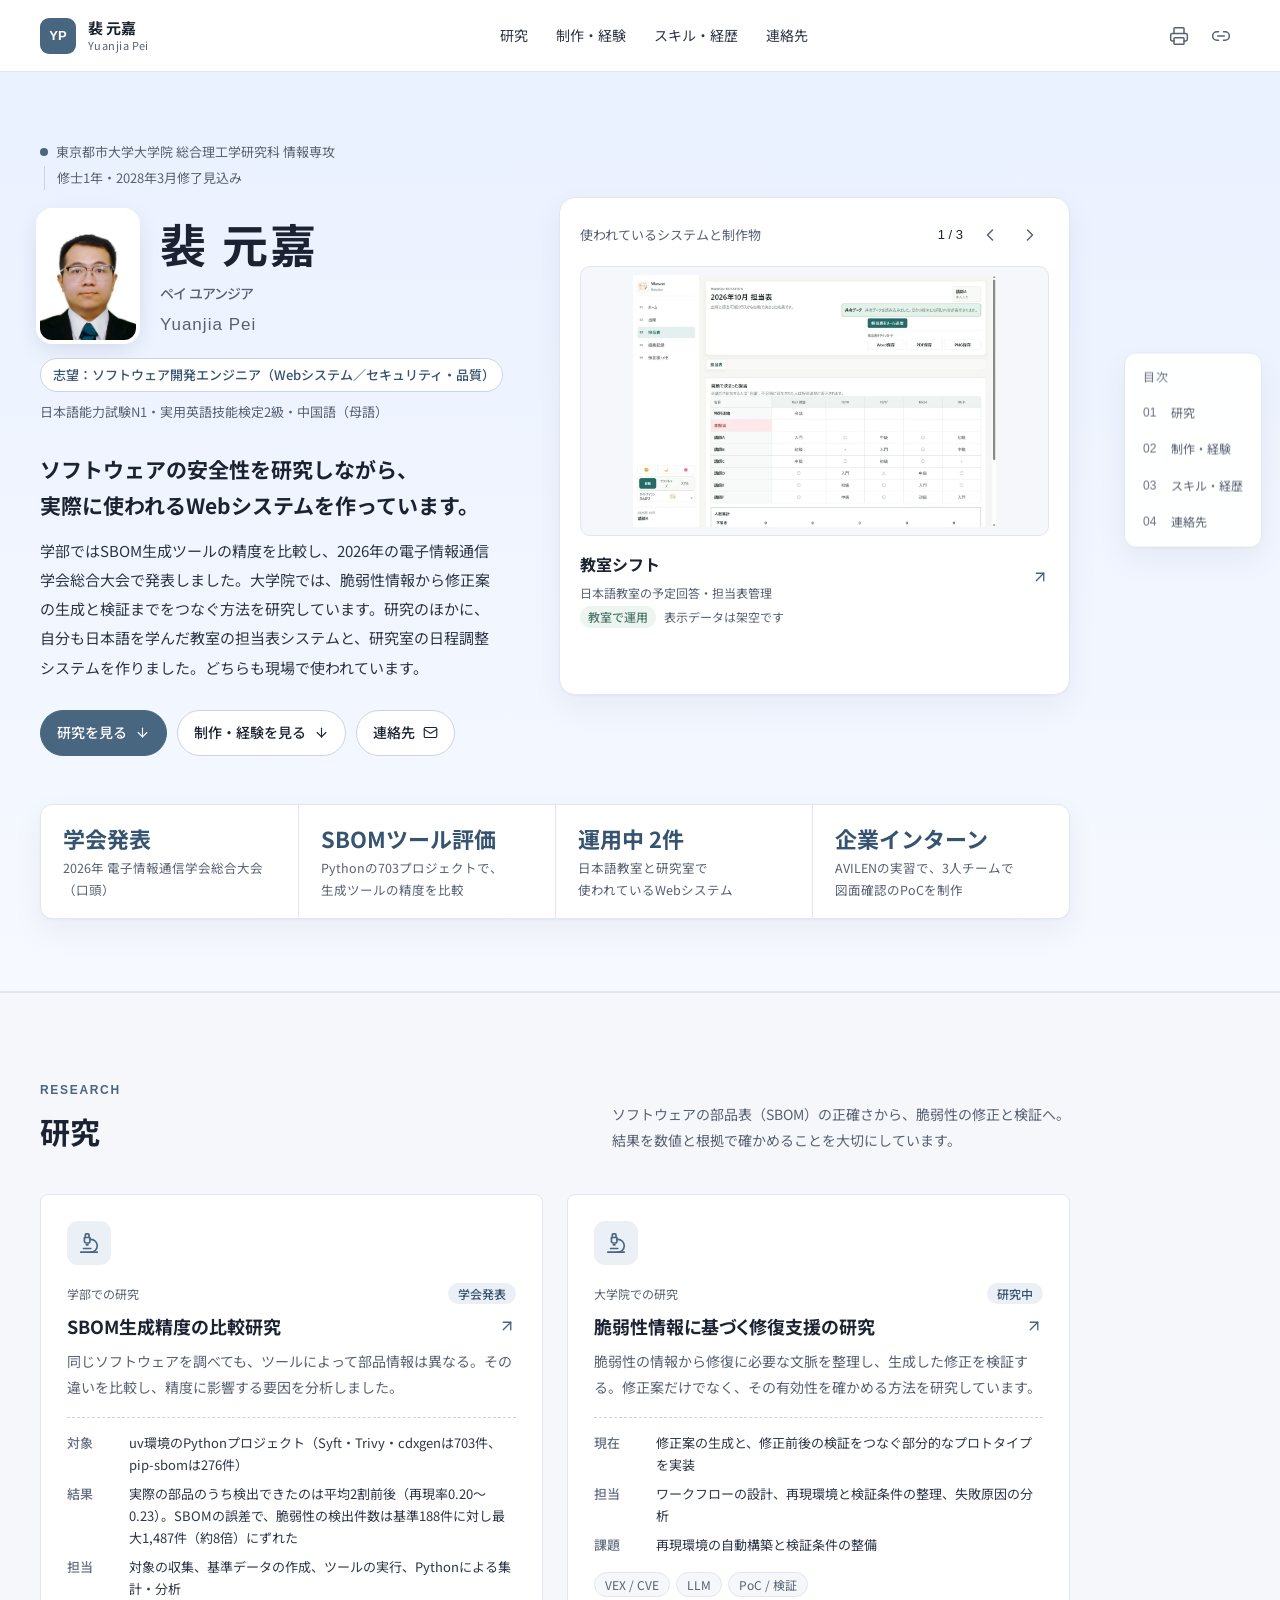
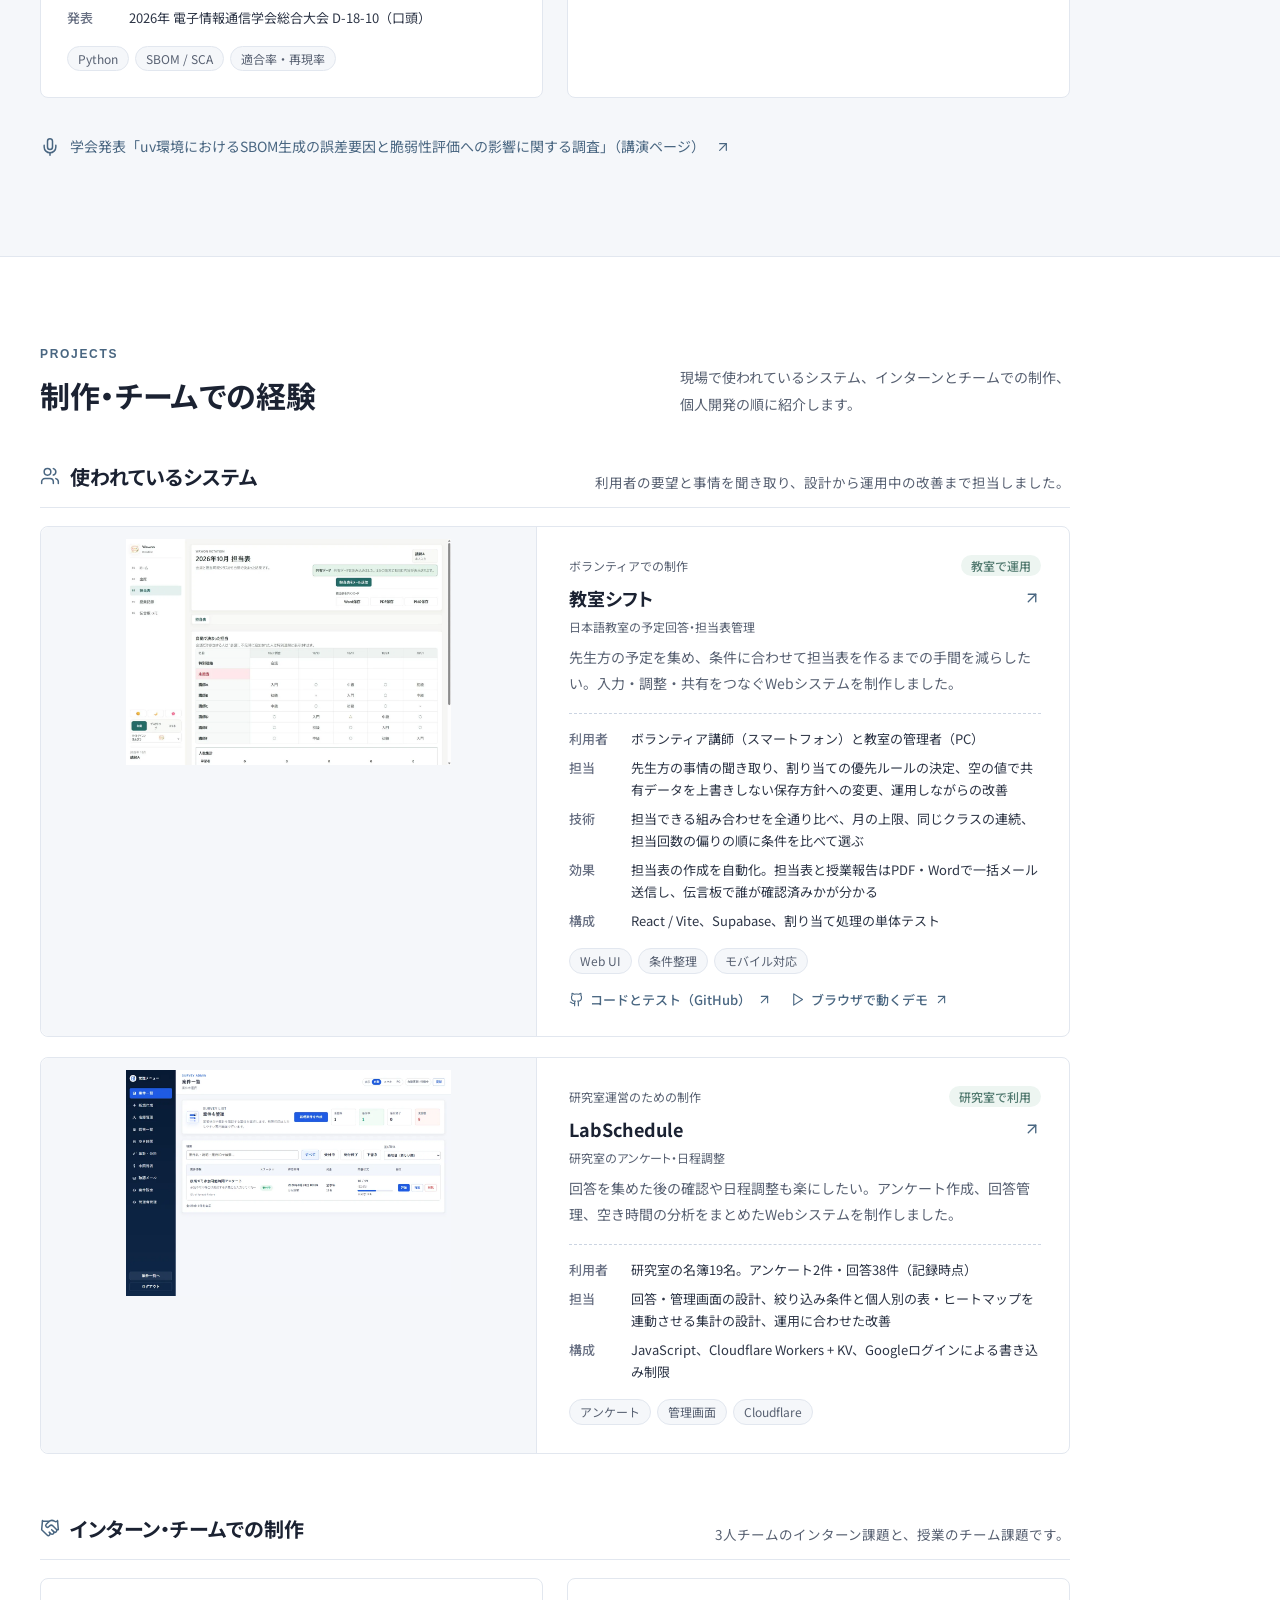
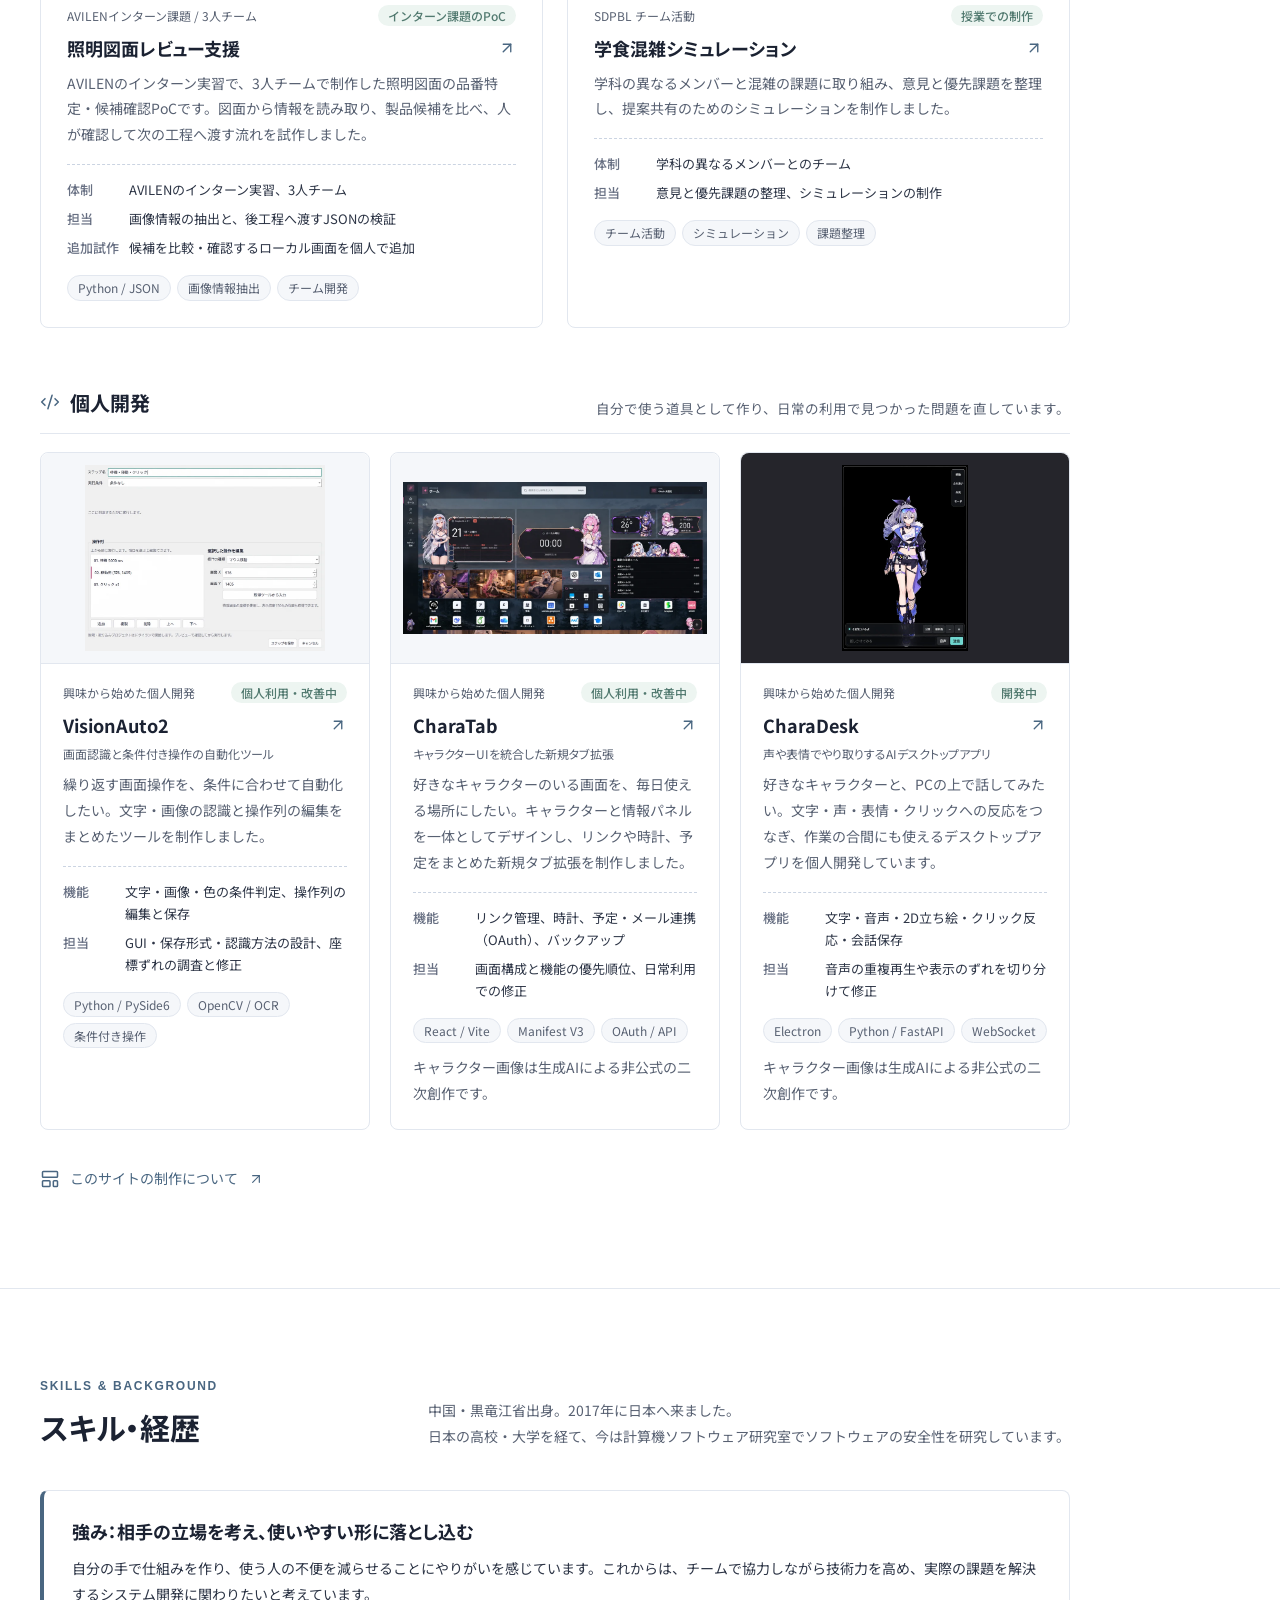
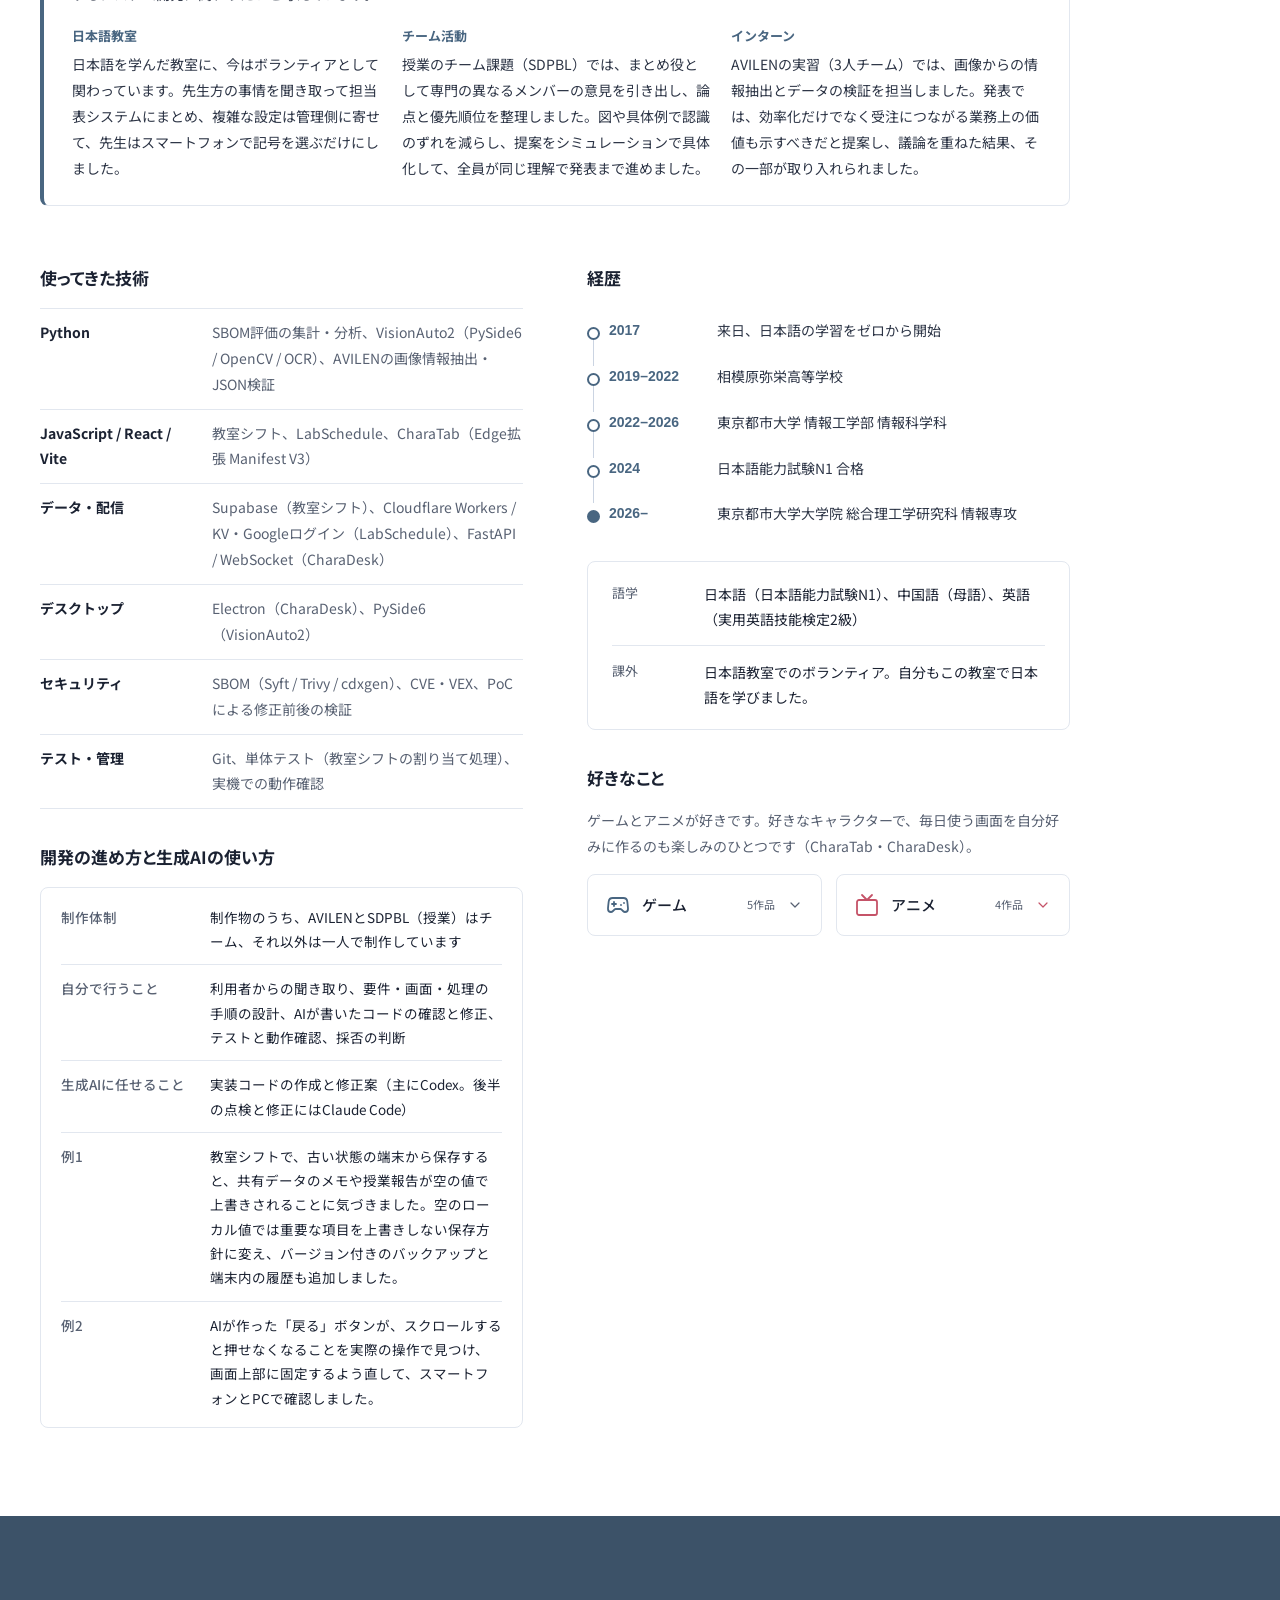
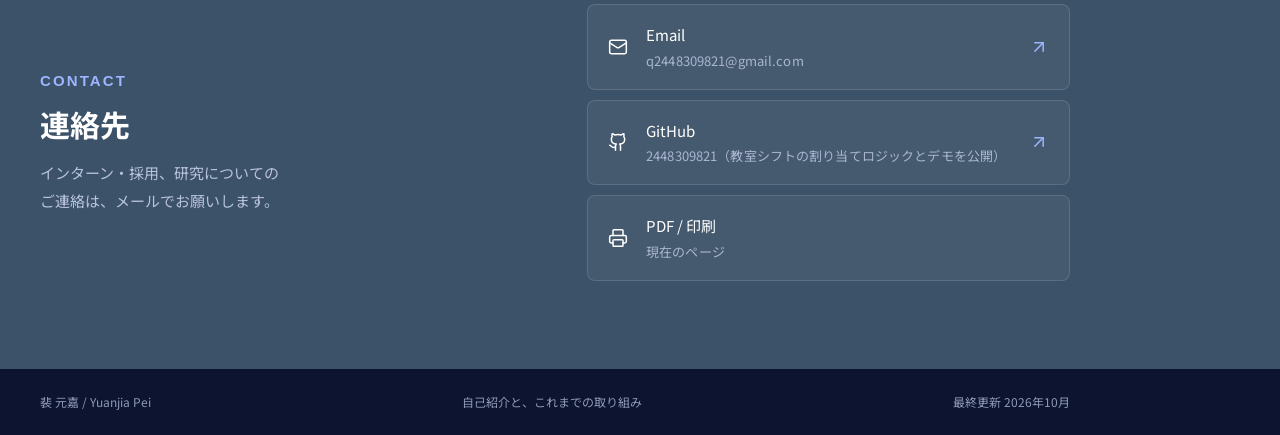
==== commit 3219a10e: "Rename SBOM and internship highlight cards Co-Authored-By: Claude Opus 5.5 <noreply@anthropic.com>" ====
--- a/index.html
+++ b/index.html
@@ -4,7 +4,7 @@
 <body class="page-home"><a class="skip" href="#main">本文へ</a>
 <header class="site-header"><a class="wordmark" href="index.html"><span class="mark" aria-hidden="true">YP</span><span>裴 元嘉<small>Yuanjia Pei</small></span></a><nav aria-label="メインナビゲーション"><a href="index.html#research">研究</a><a href="index.html#development">制作・経験</a><a href="index.html#profile">スキル・経歴</a><a href="index.html#contact">連絡先</a></nav><div class="header-tools"><button class="icon-button" data-print="" title="PDF / 印刷" aria-label="PDF / 印刷"><svg xmlns="http://www.w3.org/2000/svg" width="24" height="24" viewBox="0 0 24 24" fill="none" stroke="currentColor" stroke-width="2" stroke-linecap="round" stroke-linejoin="round" class="lucide lucide-printer" aria-hidden="true" focusable="false"><path d="M6 18H4a2 2 0 0 1-2-2v-5a2 2 0 0 1 2-2h16a2 2 0 0 1 2 2v5a2 2 0 0 1-2 2h-2"></path><path d="M6 9V3a1 1 0 0 1 1-1h10a1 1 0 0 1 1 1v6"></path><rect x="6" y="14" width="12" height="8" rx="1"></rect></svg></button><button class="icon-button" data-share="" title="このページのリンクをコピー" aria-label="このページのリンクをコピー"><svg xmlns="http://www.w3.org/2000/svg" width="24" height="24" viewBox="0 0 24 24" fill="none" stroke="currentColor" stroke-width="2" stroke-linecap="round" stroke-linejoin="round" class="lucide lucide-link-2" aria-hidden="true" focusable="false"><path d="M9 17H7A5 5 0 0 1 7 7h2"></path><path d="M15 7h2a5 5 0 1 1 0 10h-2"></path><line x1="8" x2="16" y1="12" y2="12"></line></svg></button><button class="icon-button mobile-menu" data-menu="" title="メニュー" aria-label="メニュー" aria-expanded="false"><span data-icon-closed=""><svg xmlns="http://www.w3.org/2000/svg" width="24" height="24" viewBox="0 0 24 24" fill="none" stroke="currentColor" stroke-width="2" stroke-linecap="round" stroke-linejoin="round" class="lucide lucide-menu" aria-hidden="true" focusable="false"><line x1="4" x2="20" y1="12" y2="12"></line><line x1="4" x2="20" y1="6" y2="6"></line><line x1="4" x2="20" y1="18" y2="18"></line></svg></span><span data-icon-open="" hidden=""><svg xmlns="http://www.w3.org/2000/svg" width="24" height="24" viewBox="0 0 24 24" fill="none" stroke="currentColor" stroke-width="2" stroke-linecap="round" stroke-linejoin="round" class="lucide lucide-x" aria-hidden="true" focusable="false"><path d="M18 6 6 18"></path><path d="m6 6 12 12"></path></svg></span></button></div></header>
 <aside class="quick-rail" aria-label="ページ内ナビゲーション" data-quick-nav=""><span class="quick-rail-label">目次</span><a href="#research" data-quick-link="research"><span>01</span>研究</a><a href="#development" data-quick-link="development"><span>02</span>制作・経験</a><a href="#profile" data-quick-link="profile"><span>03</span>スキル・経歴</a><a href="#contact" data-quick-link="contact"><span>04</span>連絡先</a><button class="quick-top" data-top="" title="ページ上部へ戻る" aria-label="ページ上部へ戻る"><svg xmlns="http://www.w3.org/2000/svg" width="24" height="24" viewBox="0 0 24 24" fill="none" stroke="currentColor" stroke-width="2" stroke-linecap="round" stroke-linejoin="round" class="lucide lucide-arrow-up" aria-hidden="true" focusable="false"><path d="m5 12 7-7 7 7"></path><path d="M12 19V5"></path></svg></button></aside>
-<main id="main"><section class="intro"><div class="container intro-content"><div class="intro-copy"><p class="intro-affiliation">東京都市大学大学院 総合理工学研究科 情報専攻<span>修士1年・2028年3月修了見込み</span></p><div class="intro-identity"><img class="profile-photo" src="assets/profile-photo.jpeg" alt="裴 元嘉のプロフィール写真" width="450" height="600"><h1>裴 元嘉<small class="name-reading">ペイ ユアンジア</small><span>Yuanjia Pei</span></h1></div><p class="intro-role">志望：ソフトウェア開発エンジニア（Webシステム／セキュリティ・品質）</p><p class="intro-lang">日本語能力試験N1・実用英語技能検定2級・中国語（母語）</p><p class="intro-lead">ソフトウェアの安全性を研究しながら、実際に使われるWebシステムを作っています。</p><p class="intro-description">学部ではSBOM生成ツールの精度を比較し、2026年の電子情報通信学会総合大会で発表しました。大学院では、脆弱性情報から修正案の生成と検証までをつなぐ方法を研究しています。研究のほかに、自分も日本語を学んだ教室の担当表システムと、研究室の日程調整システムを作りました。どちらも現場で使われています。</p><div class="intro-paths"><a class="primary" href="#research">研究を見る<svg xmlns="http://www.w3.org/2000/svg" width="24" height="24" viewBox="0 0 24 24" fill="none" stroke="currentColor" stroke-width="2" stroke-linecap="round" stroke-linejoin="round" class="lucide lucide-arrow-down" aria-hidden="true" focusable="false"><path d="M12 5v14"></path><path d="m19 12-7 7-7-7"></path></svg></a><a href="#development">制作・経験を見る<svg xmlns="http://www.w3.org/2000/svg" width="24" height="24" viewBox="0 0 24 24" fill="none" stroke="currentColor" stroke-width="2" stroke-linecap="round" stroke-linejoin="round" class="lucide lucide-arrow-down" aria-hidden="true" focusable="false"><path d="M12 5v14"></path><path d="m19 12-7 7-7-7"></path></svg></a><a href="#contact">連絡先<svg xmlns="http://www.w3.org/2000/svg" width="24" height="24" viewBox="0 0 24 24" fill="none" stroke="currentColor" stroke-width="2" stroke-linecap="round" stroke-linejoin="round" class="lucide lucide-mail" aria-hidden="true" focusable="false"><rect width="20" height="16" x="2" y="4" rx="2"></rect><path d="m22 7-8.97 5.7a1.94 1.94 0 0 1-2.06 0L2 7"></path></svg></a></div></div><div class="intro-work" role="region" aria-label="制作したシステムの画面"><div class="featured-top"><span>使われているシステムと制作物</span><div class="featured-navigation"><span data-feature-status="" aria-live="polite" aria-atomic="true">1 / 3</span><button class="icon-button" data-feature-prev="" title="前の作品" aria-label="前の作品"><svg xmlns="http://www.w3.org/2000/svg" width="24" height="24" viewBox="0 0 24 24" fill="none" stroke="currentColor" stroke-width="2" stroke-linecap="round" stroke-linejoin="round" class="lucide lucide-chevron-left" aria-hidden="true" focusable="false"><path d="m15 18-6-6 6-6"></path></svg></button><button class="icon-button" data-feature-next="" title="次の作品" aria-label="次の作品"><svg xmlns="http://www.w3.org/2000/svg" width="24" height="24" viewBox="0 0 24 24" fill="none" stroke="currentColor" stroke-width="2" stroke-linecap="round" stroke-linejoin="round" class="lucide lucide-chevron-right" aria-hidden="true" focusable="false"><path d="m9 18 6-6-6-6"></path></svg></button></div></div><figure class="featured-project" data-feature-slide="0"><a class="featured-image schedule" href="projects/wawon.html" tabindex="-1" aria-hidden="true"><img src="assets/screenshots/thumbs/wawon.webp" alt="教室シフトの実際の担当表画面。架空の講師AからFの担当を月ごとに確認。" width="1425" height="990" fetchpriority="high"></a><figcaption><a href="projects/wawon.html"><span>教室シフト<small class="project-name-subtitle">日本語教室の予定回答・担当表管理</small></span><svg xmlns="http://www.w3.org/2000/svg" width="24" height="24" viewBox="0 0 24 24" fill="none" stroke="currentColor" stroke-width="2" stroke-linecap="round" stroke-linejoin="round" class="lucide lucide-arrow-up-right" aria-hidden="true" focusable="false"><path d="M7 7h10v10"></path><path d="M7 17 17 7"></path></svg></a><p><span class="featured-status">教室で運用</span>表示データは架空です</p></figcaption></figure><figure class="featured-project" data-feature-slide="1" hidden=""><a class="featured-image survey" href="projects/lab-survey.html" tabindex="-1" aria-hidden="true"><img src="assets/screenshots/thumbs/lab-survey.webp" alt="研究室日程調整システムの実際の集計・分析画面。架空の確認用学生による空き時間表とヒートマップ。" width="1440" height="2175" loading="lazy"></a><figcaption><a href="projects/lab-survey.html"><span>LabSchedule<small class="project-name-subtitle">研究室のアンケート・日程調整</small></span><svg xmlns="http://www.w3.org/2000/svg" width="24" height="24" viewBox="0 0 24 24" fill="none" stroke="currentColor" stroke-width="2" stroke-linecap="round" stroke-linejoin="round" class="lucide lucide-arrow-up-right" aria-hidden="true" focusable="false"><path d="M7 7h10v10"></path><path d="M7 17 17 7"></path></svg></a><p><span class="featured-status">研究室で利用</span>表示データは架空です</p></figcaption></figure><figure class="featured-project" data-feature-slide="2" hidden=""><a class="featured-image ocr" href="projects/visionauto.html" tabindex="-1" aria-hidden="true"><img src="assets/screenshots/thumbs/visionauto-ja.webp" alt="VisionAuto2の操作列エディターの日本語表記版。待機、マウス移動、クリックを順番に編集する画面。" width="1426" height="1103" loading="lazy"></a><figcaption><a href="projects/visionauto.html"><span>VisionAuto2<small class="project-name-subtitle">画面認識と条件付き操作の自動化ツール</small></span><svg xmlns="http://www.w3.org/2000/svg" width="24" height="24" viewBox="0 0 24 24" fill="none" stroke="currentColor" stroke-width="2" stroke-linecap="round" stroke-linejoin="round" class="lucide lucide-arrow-up-right" aria-hidden="true" focusable="false"><path d="M7 7h10v10"></path><path d="M7 17 17 7"></path></svg></a><p><span class="featured-status">個人利用・改善中</span>日本語表記版</p></figcaption></figure></div></div><div class="container"><dl class="intro-stats" aria-label="主な実績"><div><dt>学会発表</dt><dd>2026年 電子情報通信学会総合大会（口頭）</dd></div><div><dt>703件で検証</dt><dd>Pythonの703プロジェクトで、SBOM生成ツールの精度を検証</dd></div><div><dt>運用中 2件</dt><dd>日本語教室と研究室で使われているWebシステム</dd></div><div><dt>AIインターン</dt><dd>AI企業AVILENの実習で、3人チームのPoCを制作</dd></div></dl></div></section>
+<main id="main"><section class="intro"><div class="container intro-content"><div class="intro-copy"><p class="intro-affiliation">東京都市大学大学院 総合理工学研究科 情報専攻<span>修士1年・2028年3月修了見込み</span></p><div class="intro-identity"><img class="profile-photo" src="assets/profile-photo.jpeg" alt="裴 元嘉のプロフィール写真" width="450" height="600"><h1>裴 元嘉<small class="name-reading">ペイ ユアンジア</small><span>Yuanjia Pei</span></h1></div><p class="intro-role">志望：ソフトウェア開発エンジニア（Webシステム／セキュリティ・品質）</p><p class="intro-lang">日本語能力試験N1・実用英語技能検定2級・中国語（母語）</p><p class="intro-lead">ソフトウェアの安全性を研究しながら、実際に使われるWebシステムを作っています。</p><p class="intro-description">学部ではSBOM生成ツールの精度を比較し、2026年の電子情報通信学会総合大会で発表しました。大学院では、脆弱性情報から修正案の生成と検証までをつなぐ方法を研究しています。研究のほかに、自分も日本語を学んだ教室の担当表システムと、研究室の日程調整システムを作りました。どちらも現場で使われています。</p><div class="intro-paths"><a class="primary" href="#research">研究を見る<svg xmlns="http://www.w3.org/2000/svg" width="24" height="24" viewBox="0 0 24 24" fill="none" stroke="currentColor" stroke-width="2" stroke-linecap="round" stroke-linejoin="round" class="lucide lucide-arrow-down" aria-hidden="true" focusable="false"><path d="M12 5v14"></path><path d="m19 12-7 7-7-7"></path></svg></a><a href="#development">制作・経験を見る<svg xmlns="http://www.w3.org/2000/svg" width="24" height="24" viewBox="0 0 24 24" fill="none" stroke="currentColor" stroke-width="2" stroke-linecap="round" stroke-linejoin="round" class="lucide lucide-arrow-down" aria-hidden="true" focusable="false"><path d="M12 5v14"></path><path d="m19 12-7 7-7-7"></path></svg></a><a href="#contact">連絡先<svg xmlns="http://www.w3.org/2000/svg" width="24" height="24" viewBox="0 0 24 24" fill="none" stroke="currentColor" stroke-width="2" stroke-linecap="round" stroke-linejoin="round" class="lucide lucide-mail" aria-hidden="true" focusable="false"><rect width="20" height="16" x="2" y="4" rx="2"></rect><path d="m22 7-8.97 5.7a1.94 1.94 0 0 1-2.06 0L2 7"></path></svg></a></div></div><div class="intro-work" role="region" aria-label="制作したシステムの画面"><div class="featured-top"><span>使われているシステムと制作物</span><div class="featured-navigation"><span data-feature-status="" aria-live="polite" aria-atomic="true">1 / 3</span><button class="icon-button" data-feature-prev="" title="前の作品" aria-label="前の作品"><svg xmlns="http://www.w3.org/2000/svg" width="24" height="24" viewBox="0 0 24 24" fill="none" stroke="currentColor" stroke-width="2" stroke-linecap="round" stroke-linejoin="round" class="lucide lucide-chevron-left" aria-hidden="true" focusable="false"><path d="m15 18-6-6 6-6"></path></svg></button><button class="icon-button" data-feature-next="" title="次の作品" aria-label="次の作品"><svg xmlns="http://www.w3.org/2000/svg" width="24" height="24" viewBox="0 0 24 24" fill="none" stroke="currentColor" stroke-width="2" stroke-linecap="round" stroke-linejoin="round" class="lucide lucide-chevron-right" aria-hidden="true" focusable="false"><path d="m9 18 6-6-6-6"></path></svg></button></div></div><figure class="featured-project" data-feature-slide="0"><a class="featured-image schedule" href="projects/wawon.html" tabindex="-1" aria-hidden="true"><img src="assets/screenshots/thumbs/wawon.webp" alt="教室シフトの実際の担当表画面。架空の講師AからFの担当を月ごとに確認。" width="1425" height="990" fetchpriority="high"></a><figcaption><a href="projects/wawon.html"><span>教室シフト<small class="project-name-subtitle">日本語教室の予定回答・担当表管理</small></span><svg xmlns="http://www.w3.org/2000/svg" width="24" height="24" viewBox="0 0 24 24" fill="none" stroke="currentColor" stroke-width="2" stroke-linecap="round" stroke-linejoin="round" class="lucide lucide-arrow-up-right" aria-hidden="true" focusable="false"><path d="M7 7h10v10"></path><path d="M7 17 17 7"></path></svg></a><p><span class="featured-status">教室で運用</span>表示データは架空です</p></figcaption></figure><figure class="featured-project" data-feature-slide="1" hidden=""><a class="featured-image survey" href="projects/lab-survey.html" tabindex="-1" aria-hidden="true"><img src="assets/screenshots/thumbs/lab-survey.webp" alt="研究室日程調整システムの実際の集計・分析画面。架空の確認用学生による空き時間表とヒートマップ。" width="1440" height="2175" loading="lazy"></a><figcaption><a href="projects/lab-survey.html"><span>LabSchedule<small class="project-name-subtitle">研究室のアンケート・日程調整</small></span><svg xmlns="http://www.w3.org/2000/svg" width="24" height="24" viewBox="0 0 24 24" fill="none" stroke="currentColor" stroke-width="2" stroke-linecap="round" stroke-linejoin="round" class="lucide lucide-arrow-up-right" aria-hidden="true" focusable="false"><path d="M7 7h10v10"></path><path d="M7 17 17 7"></path></svg></a><p><span class="featured-status">研究室で利用</span>表示データは架空です</p></figcaption></figure><figure class="featured-project" data-feature-slide="2" hidden=""><a class="featured-image ocr" href="projects/visionauto.html" tabindex="-1" aria-hidden="true"><img src="assets/screenshots/thumbs/visionauto-ja.webp" alt="VisionAuto2の操作列エディターの日本語表記版。待機、マウス移動、クリックを順番に編集する画面。" width="1426" height="1103" loading="lazy"></a><figcaption><a href="projects/visionauto.html"><span>VisionAuto2<small class="project-name-subtitle">画面認識と条件付き操作の自動化ツール</small></span><svg xmlns="http://www.w3.org/2000/svg" width="24" height="24" viewBox="0 0 24 24" fill="none" stroke="currentColor" stroke-width="2" stroke-linecap="round" stroke-linejoin="round" class="lucide lucide-arrow-up-right" aria-hidden="true" focusable="false"><path d="M7 7h10v10"></path><path d="M7 17 17 7"></path></svg></a><p><span class="featured-status">個人利用・改善中</span>日本語表記版</p></figcaption></figure></div></div><div class="container"><dl class="intro-stats" aria-label="主な実績"><div><dt>学会発表</dt><dd>2026年 電子情報通信学会総合大会（口頭）</dd></div><div><dt>SBOMツール評価</dt><dd>Pythonの703プロジェクトで、生成ツールの精度を比較</dd></div><div><dt>運用中 2件</dt><dd>日本語教室と研究室で使われているWebシステム</dd></div><div><dt>企業インターン</dt><dd>AVILENの実習で、3人チームで図面確認のPoCを制作</dd></div></dl></div></section>
 <section id="research" class="section-band research-band"><div class="container"><div class="section-heading"><div><p class="section-kicker">Research</p><h2>研究</h2></div><p>ソフトウェアの部品表（SBOM）の正確さから、脆弱性の修正と検証へ。<br>結果を数値と根拠で確かめることを大切にしています。</p></div><div class="work-grid"><article class="project-item text-project"><span class="project-symbol" aria-hidden="true"><svg xmlns="http://www.w3.org/2000/svg" width="24" height="24" viewBox="0 0 24 24" fill="none" stroke="currentColor" stroke-width="2" stroke-linecap="round" stroke-linejoin="round" class="lucide lucide-microscope" aria-hidden="true" focusable="false"><path d="M6 18h8"></path><path d="M3 22h18"></path><path d="M14 22a7 7 0 1 0 0-14h-1"></path><path d="M9 14h2"></path><path d="M9 12a2 2 0 0 1-2-2V6h6v4a2 2 0 0 1-2 2Z"></path><path d="M12 6V3a1 1 0 0 0-1-1H9a1 1 0 0 0-1 1v3"></path></svg></span><div class="item-meta"><span>学部での研究</span><span class="status">学会発表</span></div><h3><a href="projects/sbom.html"><span>SBOM生成精度の比較研究</span><svg xmlns="http://www.w3.org/2000/svg" width="24" height="24" viewBox="0 0 24 24" fill="none" stroke="currentColor" stroke-width="2" stroke-linecap="round" stroke-linejoin="round" class="lucide lucide-arrow-up-right" aria-hidden="true" focusable="false"><path d="M7 7h10v10"></path><path d="M7 17 17 7"></path></svg></a></h3><p>同じソフトウェアを調べても、ツールによって部品情報は異なる。その違いを比較し、精度に影響する要因を分析しました。</p><dl class="card-facts"><div><dt>対象</dt><dd>uv環境のPythonプロジェクト（Syft・Trivy・cdxgenは703件、pip-sbomは276件）</dd></div><div><dt>結果</dt><dd>実際の部品のうち検出できたのは平均2割前後（再現率0.20〜0.23）。SBOMの誤差で、脆弱性の検出件数は基準188件に対し最大1,487件（約8倍）にずれた</dd></div><div><dt>担当</dt><dd>対象の収集、基準データの作成、ツールの実行、Pythonによる集計・分析</dd></div><div><dt>発表</dt><dd>2026年 電子情報通信学会総合大会 D-18-10（口頭）</dd></div></dl><div class="tag-list"><span>Python</span><span>SBOM / SCA</span><span>適合率・再現率</span></div></article><article class="project-item text-project"><span class="project-symbol" aria-hidden="true"><svg xmlns="http://www.w3.org/2000/svg" width="24" height="24" viewBox="0 0 24 24" fill="none" stroke="currentColor" stroke-width="2" stroke-linecap="round" stroke-linejoin="round" class="lucide lucide-microscope" aria-hidden="true" focusable="false"><path d="M6 18h8"></path><path d="M3 22h18"></path><path d="M14 22a7 7 0 1 0 0-14h-1"></path><path d="M9 14h2"></path><path d="M9 12a2 2 0 0 1-2-2V6h6v4a2 2 0 0 1-2 2Z"></path><path d="M12 6V3a1 1 0 0 0-1-1H9a1 1 0 0 0-1 1v3"></path></svg></span><div class="item-meta"><span>大学院での研究</span><span class="status">研究中</span></div><h3><a href="projects/vex.html"><span>脆弱性情報に基づく修復支援の研究</span><svg xmlns="http://www.w3.org/2000/svg" width="24" height="24" viewBox="0 0 24 24" fill="none" stroke="currentColor" stroke-width="2" stroke-linecap="round" stroke-linejoin="round" class="lucide lucide-arrow-up-right" aria-hidden="true" focusable="false"><path d="M7 7h10v10"></path><path d="M7 17 17 7"></path></svg></a></h3><p>脆弱性の情報から修復に必要な文脈を整理し、生成した修正を検証する。修正案だけでなく、その有効性を確かめる方法を研究しています。</p><dl class="card-facts"><div><dt>現在</dt><dd>修正案の生成と、修正前後の検証をつなぐ部分的なプロトタイプを実装</dd></div><div><dt>担当</dt><dd>ワークフローの設計、再現環境と検証条件の整理、失敗原因の分析</dd></div><div><dt>課題</dt><dd>再現環境の自動構築と検証条件の整備</dd></div></dl><div class="tag-list"><span>VEX / CVE</span><span>LLM</span><span>PoC / 検証</span></div></article></div><a class="portfolio-link" href="https://pub.confit.atlas.jp/ja/event/general2026/presentation/D-18-10" target="_blank" rel="noopener noreferrer"><svg xmlns="http://www.w3.org/2000/svg" width="24" height="24" viewBox="0 0 24 24" fill="none" stroke="currentColor" stroke-width="2" stroke-linecap="round" stroke-linejoin="round" class="lucide lucide-mic" aria-hidden="true" focusable="false"><path d="M12 2a3 3 0 0 0-3 3v7a3 3 0 0 0 6 0V5a3 3 0 0 0-3-3Z"></path><path d="M19 10v2a7 7 0 0 1-14 0v-2"></path><line x1="12" x2="12" y1="19" y2="22"></line></svg>学会発表「uv環境におけるSBOM生成の誤差要因と脆弱性評価への影響に関する調査」（講演ページ）<svg xmlns="http://www.w3.org/2000/svg" width="24" height="24" viewBox="0 0 24 24" fill="none" stroke="currentColor" stroke-width="2" stroke-linecap="round" stroke-linejoin="round" class="lucide lucide-arrow-up-right" aria-hidden="true" focusable="false"><path d="M7 7h10v10"></path><path d="M7 17 17 7"></path></svg></a></div></section>
 <section id="development" class="section-band"><div class="container"><div class="section-heading"><div><p class="section-kicker">Projects</p><h2>制作・チームでの経験</h2></div><p>現場で使われているシステム、インターンとチームでの制作、<br>個人開発の順に紹介します。</p></div><div class="project-group-heading"><h3><svg xmlns="http://www.w3.org/2000/svg" width="24" height="24" viewBox="0 0 24 24" fill="none" stroke="currentColor" stroke-width="2" stroke-linecap="round" stroke-linejoin="round" class="lucide lucide-users" aria-hidden="true" focusable="false"><path d="M16 21v-2a4 4 0 0 0-4-4H6a4 4 0 0 0-4 4v2"></path><circle cx="9" cy="7" r="4"></circle><path d="M22 21v-2a4 4 0 0 0-3-3.87"></path><path d="M16 3.13a4 4 0 0 1 0 7.75"></path></svg>使われているシステム</h3><p>利用者の要望と事情を聞き取り、設計から運用中の改善まで担当しました。</p></div><div class="practice-grid"><article class="project-item with-image"><a class="project-visual-link" href="projects/wawon.html" tabindex="-1" aria-hidden="true"><figure class="thumbnail"><div class="screenshot-frame schedule"><img class="project-screenshot" src="assets/screenshots/thumbs/wawon.webp" alt="教室シフトの実際の担当表画面。架空の講師AからFの担当を月ごとに確認。" width="1425" height="990" loading="lazy"></div></figure></a><div class="item-meta"><span>ボランティアでの制作</span><span class="status">教室で運用</span></div><h3><a href="projects/wawon.html"><span>教室シフト<small class="project-name-subtitle">日本語教室の予定回答・担当表管理</small></span><svg xmlns="http://www.w3.org/2000/svg" width="24" height="24" viewBox="0 0 24 24" fill="none" stroke="currentColor" stroke-width="2" stroke-linecap="round" stroke-linejoin="round" class="lucide lucide-arrow-up-right" aria-hidden="true" focusable="false"><path d="M7 7h10v10"></path><path d="M7 17 17 7"></path></svg></a></h3><p>先生方の予定を集め、条件に合わせて担当表を作るまでの手間を減らしたい。入力・調整・共有をつなぐWebシステムを制作しました。</p><dl class="card-facts"><div><dt>利用者</dt><dd>ボランティア講師（スマートフォン）と教室の管理者（PC）</dd></div><div><dt>担当</dt><dd>先生方の事情の聞き取り、割り当ての優先ルールの決定、空の値で共有データを上書きしない保存方針への変更、運用しながらの改善</dd></div><div><dt>技術</dt><dd>担当できる組み合わせを全通り比べ、月の上限、同じクラスの連続、担当回数の偏りの順に条件を比べて選ぶ</dd></div><div><dt>効果</dt><dd>担当表の作成を自動化。担当表と授業報告はPDF・Wordで一括メール送信し、伝言板で誰が確認済みかが分かる</dd></div><div><dt>構成</dt><dd>React / Vite、Supabase、割り当て処理の単体テスト</dd></div></dl><div class="tag-list"><span>Web UI</span><span>条件整理</span><span>モバイル対応</span></div><div class="card-code-links"><a class="card-code-link" href="https://github.com/2448309821/classroom-rotation-scheduler" target="_blank" rel="noopener noreferrer"><svg xmlns="http://www.w3.org/2000/svg" width="24" height="24" viewBox="0 0 24 24" fill="none" stroke="currentColor" stroke-width="2" stroke-linecap="round" stroke-linejoin="round" class="lucide lucide-github" aria-hidden="true" focusable="false"><path d="M15 22v-4a4.8 4.8 0 0 0-1-3.5c3 0 6-2 6-5.5.08-1.25-.27-2.48-1-3.5.28-1.15.28-2.35 0-3.5 0 0-1 0-3 1.5-2.64-.5-5.36-.5-8 0C6 2 5 2 5 2c-.3 1.15-.3 2.35 0 3.5A5.403 5.403 0 0 0 4 9c0 3.5 3 5.5 6 5.5-.39.49-.68 1.05-.85 1.65-.17.6-.22 1.23-.15 1.85v4"></path><path d="M9 18c-4.51 2-5-2-7-2"></path></svg>コードとテスト（GitHub）<svg xmlns="http://www.w3.org/2000/svg" width="24" height="24" viewBox="0 0 24 24" fill="none" stroke="currentColor" stroke-width="2" stroke-linecap="round" stroke-linejoin="round" class="lucide lucide-arrow-up-right" aria-hidden="true" focusable="false"><path d="M7 7h10v10"></path><path d="M7 17 17 7"></path></svg></a><a class="card-code-link" href="https://2448309821.github.io/classroom-rotation-scheduler/" target="_blank" rel="noopener noreferrer"><svg xmlns="http://www.w3.org/2000/svg" width="24" height="24" viewBox="0 0 24 24" fill="none" stroke="currentColor" stroke-width="2" stroke-linecap="round" stroke-linejoin="round" class="lucide lucide-play" aria-hidden="true" focusable="false"><polygon points="6 3 20 12 6 21 6 3"></polygon></svg>ブラウザで動くデモ<svg xmlns="http://www.w3.org/2000/svg" width="24" height="24" viewBox="0 0 24 24" fill="none" stroke="currentColor" stroke-width="2" stroke-linecap="round" stroke-linejoin="round" class="lucide lucide-arrow-up-right" aria-hidden="true" focusable="false"><path d="M7 7h10v10"></path><path d="M7 17 17 7"></path></svg></a></div></article><article class="project-item with-image"><a class="project-visual-link" href="projects/lab-survey.html" tabindex="-1" aria-hidden="true"><figure class="thumbnail"><div class="screenshot-frame survey"><img class="project-screenshot" src="assets/screenshots/thumbs/lab-survey-list.webp" alt="研究室日程調整システムの実際の案件一覧画面。架空のアンケートの回答状況を一覧で確認。" width="1440" height="1000" loading="lazy"></div></figure></a><div class="item-meta"><span>研究室運営のための制作</span><span class="status">研究室で利用</span></div><h3><a href="projects/lab-survey.html"><span>LabSchedule<small class="project-name-subtitle">研究室のアンケート・日程調整</small></span><svg xmlns="http://www.w3.org/2000/svg" width="24" height="24" viewBox="0 0 24 24" fill="none" stroke="currentColor" stroke-width="2" stroke-linecap="round" stroke-linejoin="round" class="lucide lucide-arrow-up-right" aria-hidden="true" focusable="false"><path d="M7 7h10v10"></path><path d="M7 17 17 7"></path></svg></a></h3><p>回答を集めた後の確認や日程調整も楽にしたい。アンケート作成、回答管理、空き時間の分析をまとめたWebシステムを制作しました。</p><dl class="card-facts"><div><dt>利用者</dt><dd>研究室の名簿19名。アンケート2件・回答38件（記録時点）</dd></div><div><dt>担当</dt><dd>回答・管理画面の設計、絞り込み条件と個人別の表・ヒートマップを連動させる集計の設計、運用に合わせた改善</dd></div><div><dt>構成</dt><dd>JavaScript、Cloudflare Workers + KV、Googleログインによる書き込み制限</dd></div></dl><div class="tag-list"><span>アンケート</span><span>管理画面</span><span>Cloudflare</span></div></article></div><div class="project-group-heading"><h3><svg xmlns="http://www.w3.org/2000/svg" width="24" height="24" viewBox="0 0 24 24" fill="none" stroke="currentColor" stroke-width="2" stroke-linecap="round" stroke-linejoin="round" class="lucide lucide-handshake" aria-hidden="true" focusable="false"><path d="m11 17 2 2a1 1 0 1 0 3-3"></path><path d="m14 14 2.5 2.5a1 1 0 1 0 3-3l-3.88-3.88a3 3 0 0 0-4.24 0l-.88.88a1 1 0 1 1-3-3l2.81-2.81a5.79 5.79 0 0 1 7.06-.87l.47.28a2 2 0 0 0 1.42.25L21 4"></path><path d="m21 3 1 11h-2"></path><path d="M3 3 2 14l6.5 6.5a1 1 0 1 0 3-3"></path><path d="M3 4h8"></path></svg>インターン・チームでの制作</h3><p>3人チームのインターン課題と、授業のチーム課題です。</p></div><div class="work-grid team-grid"><article class="project-item text-project"><div class="item-meta"><span>AVILENインターン課題 / 3人チーム</span><span class="status">インターン課題のPoC</span></div><h3><a href="projects/avilen.html"><span>照明図面レビュー支援</span><svg xmlns="http://www.w3.org/2000/svg" width="24" height="24" viewBox="0 0 24 24" fill="none" stroke="currentColor" stroke-width="2" stroke-linecap="round" stroke-linejoin="round" class="lucide lucide-arrow-up-right" aria-hidden="true" focusable="false"><path d="M7 7h10v10"></path><path d="M7 17 17 7"></path></svg></a></h3><p>AVILENのインターン実習で、3人チームで制作した照明図面の品番特定・候補確認PoCです。図面から情報を読み取り、製品候補を比べ、人が確認して次の工程へ渡す流れを試作しました。</p><dl class="card-facts"><div><dt>体制</dt><dd>AVILENのインターン実習、3人チーム</dd></div><div><dt>担当</dt><dd>画像情報の抽出と、後工程へ渡すJSONの検証</dd></div><div><dt>追加試作</dt><dd>候補を比較・確認するローカル画面を個人で追加</dd></div></dl><div class="tag-list"><span>Python / JSON</span><span>画像情報抽出</span><span>チーム開発</span></div></article><article class="project-item text-project"><span class="project-symbol" aria-hidden="true"><svg xmlns="http://www.w3.org/2000/svg" width="24" height="24" viewBox="0 0 24 24" fill="none" stroke="currentColor" stroke-width="2" stroke-linecap="round" stroke-linejoin="round" class="lucide lucide-code-2" aria-hidden="true" focusable="false"><path d="m18 16 4-4-4-4"></path><path d="m6 8-4 4 4 4"></path><path d="m14.5 4-5 16"></path></svg></span><div class="item-meta"><span>SDPBL チーム活動</span><span class="status">授業での制作</span></div><h3><a href="projects/sdpbl.html"><span>学食混雑シミュレーション</span><svg xmlns="http://www.w3.org/2000/svg" width="24" height="24" viewBox="0 0 24 24" fill="none" stroke="currentColor" stroke-width="2" stroke-linecap="round" stroke-linejoin="round" class="lucide lucide-arrow-up-right" aria-hidden="true" focusable="false"><path d="M7 7h10v10"></path><path d="M7 17 17 7"></path></svg></a></h3><p>学科の異なるメンバーと混雑の課題に取り組み、意見と優先課題を整理し、提案共有のためのシミュレーションを制作しました。</p><dl class="card-facts"><div><dt>体制</dt><dd>学科の異なるメンバーとのチーム</dd></div><div><dt>担当</dt><dd>意見と優先課題の整理、シミュレーションの制作</dd></div></dl><div class="tag-list"><span>チーム活動</span><span>シミュレーション</span><span>課題整理</span></div></article></div><div class="project-group-heading"><h3><svg xmlns="http://www.w3.org/2000/svg" width="24" height="24" viewBox="0 0 24 24" fill="none" stroke="currentColor" stroke-width="2" stroke-linecap="round" stroke-linejoin="round" class="lucide lucide-code-2" aria-hidden="true" focusable="false"><path d="m18 16 4-4-4-4"></path><path d="m6 8-4 4 4 4"></path><path d="m14.5 4-5 16"></path></svg>個人開発</h3><p>自分で使う道具として作り、日常の利用で見つかった問題を直しています。</p></div><div class="work-grid personal-grid"><article class="project-item with-image"><a class="project-visual-link" href="projects/visionauto.html" tabindex="-1" aria-hidden="true"><figure class="thumbnail"><div class="screenshot-frame ocr"><img class="project-screenshot" src="assets/screenshots/thumbs/visionauto-ja.webp" alt="VisionAuto2の操作列エディターの日本語表記版。待機、マウス移動、クリックを順番に編集する画面。" width="1426" height="1103" loading="lazy"></div></figure></a><div class="item-meta"><span>興味から始めた個人開発</span><span class="status">個人利用・改善中</span></div><h3><a href="projects/visionauto.html"><span>VisionAuto2<small class="project-name-subtitle">画面認識と条件付き操作の自動化ツール</small></span><svg xmlns="http://www.w3.org/2000/svg" width="24" height="24" viewBox="0 0 24 24" fill="none" stroke="currentColor" stroke-width="2" stroke-linecap="round" stroke-linejoin="round" class="lucide lucide-arrow-up-right" aria-hidden="true" focusable="false"><path d="M7 7h10v10"></path><path d="M7 17 17 7"></path></svg></a></h3><p>繰り返す画面操作を、条件に合わせて自動化したい。文字・画像の認識と操作列の編集をまとめたツールを制作しました。</p><dl class="card-facts"><div><dt>機能</dt><dd>文字・画像・色の条件判定、操作列の編集と保存</dd></div><div><dt>担当</dt><dd>GUI・保存形式・認識方法の設計、座標ずれの調査と修正</dd></div></dl><div class="tag-list"><span>Python / PySide6</span><span>OpenCV / OCR</span><span>条件付き操作</span></div></article><article class="project-item with-image"><a class="project-visual-link" href="projects/custom-tab.html" tabindex="-1" aria-hidden="true"><figure class="thumbnail"><div class="screenshot-frame tab"><img class="project-screenshot" src="assets/screenshots/thumbs/custom-tab-ja.webp" alt="CharaTabの日本語表記版。リンク、カレンダー、時計、未接続のメール欄を配置。" width="1774" height="887" loading="lazy"></div></figure></a><div class="item-meta"><span>興味から始めた個人開発</span><span class="status">個人利用・改善中</span></div><h3><a href="projects/custom-tab.html"><span>CharaTab<small class="project-name-subtitle">キャラクターUIを統合した新規タブ拡張</small></span><svg xmlns="http://www.w3.org/2000/svg" width="24" height="24" viewBox="0 0 24 24" fill="none" stroke="currentColor" stroke-width="2" stroke-linecap="round" stroke-linejoin="round" class="lucide lucide-arrow-up-right" aria-hidden="true" focusable="false"><path d="M7 7h10v10"></path><path d="M7 17 17 7"></path></svg></a></h3><p>好きなキャラクターのいる画面を、毎日使える場所にしたい。キャラクターと情報パネルを一体としてデザインし、リンクや時計、予定をまとめた新規タブ拡張を制作しました。</p><dl class="card-facts"><div><dt>機能</dt><dd>リンク管理、時計、予定・メール連携（OAuth）、バックアップ</dd></div><div><dt>担当</dt><dd>画面構成と機能の優先順位、日常利用での修正</dd></div></dl><div class="tag-list"><span>React / Vite</span><span>Manifest V3</span><span>OAuth / API</span></div><p class="card-rights">キャラクター画像は生成AIによる非公式の二次創作です。</p></article><article class="project-item with-image"><a class="project-visual-link" href="projects/desktop-companion.html" tabindex="-1" aria-hidden="true"><figure class="thumbnail"><div class="screenshot-frame companion"><img class="project-screenshot" src="assets/screenshots/thumbs/desktop-companion-ja.webp" alt="CharaDeskの待機画面の日本語表記版。2Dキャラクター、操作メニュー、会話入力欄。" width="1034" height="1521" loading="lazy"></div></figure></a><div class="item-meta"><span>興味から始めた個人開発</span><span class="status">開発中</span></div><h3><a href="projects/desktop-companion.html"><span>CharaDesk<small class="project-name-subtitle">声や表情でやり取りするAIデスクトップアプリ</small></span><svg xmlns="http://www.w3.org/2000/svg" width="24" height="24" viewBox="0 0 24 24" fill="none" stroke="currentColor" stroke-width="2" stroke-linecap="round" stroke-linejoin="round" class="lucide lucide-arrow-up-right" aria-hidden="true" focusable="false"><path d="M7 7h10v10"></path><path d="M7 17 17 7"></path></svg></a></h3><p>好きなキャラクターと、PCの上で話してみたい。文字・声・表情・クリックへの反応をつなぎ、作業の合間にも使えるデスクトップアプリを個人開発しています。</p><dl class="card-facts"><div><dt>機能</dt><dd>文字・音声・2D立ち絵・クリック反応・会話保存</dd></div><div><dt>担当</dt><dd>音声の重複再生や表示のずれを切り分けて修正</dd></div></dl><div class="tag-list"><span>Electron</span><span>Python / FastAPI</span><span>WebSocket</span></div><p class="card-rights">キャラクター画像は生成AIによる非公式の二次創作です。</p></article></div><a class="portfolio-link" href="projects/portfolio.html"><svg xmlns="http://www.w3.org/2000/svg" width="24" height="24" viewBox="0 0 24 24" fill="none" stroke="currentColor" stroke-width="2" stroke-linecap="round" stroke-linejoin="round" class="lucide lucide-layout-template" aria-hidden="true" focusable="false"><rect width="18" height="7" x="3" y="3" rx="1"></rect><rect width="9" height="7" x="3" y="14" rx="1"></rect><rect width="5" height="7" x="16" y="14" rx="1"></rect></svg>このサイトの制作について<svg xmlns="http://www.w3.org/2000/svg" width="24" height="24" viewBox="0 0 24 24" fill="none" stroke="currentColor" stroke-width="2" stroke-linecap="round" stroke-linejoin="round" class="lucide lucide-arrow-up-right" aria-hidden="true" focusable="false"><path d="M7 7h10v10"></path><path d="M7 17 17 7"></path></svg></a></div></section>
 <section id="profile" class="section-band profile-band"><div class="container"><div class="section-heading"><div><p class="section-kicker">Skills &amp; Background</p><h2>スキル・経歴</h2></div><p>中国・黒竜江省出身。2017年に日本へ来ました。<br>日本の高校・大学を経て、今は計算機ソフトウェア研究室でソフトウェアの安全性を研究しています。</p></div><div class="strengths"><h3>強み：相手の立場を考え、使いやすい形に落とし込む</h3><p class="strengths-lead">自分の手で仕組みを作り、使う人の不便を減らせることにやりがいを感じています。これからは、チームで協力しながら技術力を高め、実際の課題を解決するシステム開発に関わりたいと考えています。</p><dl><div><dt>日本語教室</dt><dd>日本語を学んだ教室に、今はボランティアとして関わっています。先生方の事情を聞き取って担当表システムにまとめ、複雑な設定は管理側に寄せて、先生はスマートフォンで記号を選ぶだけにしました。</dd></div><div><dt>チーム活動</dt><dd>授業のチーム課題（SDPBL）では、まとめ役として専門の異なるメンバーの意見を引き出し、論点と優先順位を整理しました。図や具体例で認識のずれを減らし、提案をシミュレーションで具体化して、全員が同じ理解で発表まで進めました。</dd></div><div><dt>インターン</dt><dd>AVILENの実習（3人チーム）では、画像からの情報抽出とデータの検証を担当しました。発表では、効率化だけでなく受注につながる業務上の価値も示すべきだと提案し、議論を重ねた結果、その一部が取り入れられました。</dd></div></dl></div><div class="background-skills"><div><h3>使ってきた技術</h3><div class="skill-rows"><div><strong>Python</strong><span>SBOM評価の集計・分析、VisionAuto2（PySide6 / OpenCV / OCR）、AVILENの画像情報抽出・JSON検証</span></div><div><strong>JavaScript / React / Vite</strong><span>教室シフト、LabSchedule、CharaTab（Edge拡張 Manifest V3）</span></div><div><strong>データ・配信</strong><span>Supabase（教室シフト）、Cloudflare Workers / KV・Googleログイン（LabSchedule）、FastAPI / WebSocket（CharaDesk）</span></div><div><strong>デスクトップ</strong><span>Electron（CharaDesk）、PySide6（VisionAuto2）</span></div><div><strong>セキュリティ</strong><span>SBOM（Syft / Trivy / cdxgen）、CVE・VEX、PoCによる修正前後の検証</span></div><div><strong>テスト・管理</strong><span>Git、単体テスト（教室シフトの割り当て処理）、実機での動作確認</span></div></div><h3 class="workflow-heading">開発の進め方と生成AIの使い方</h3><dl class="workflow-list"><div><dt>制作体制</dt><dd>制作物のうち、AVILENとSDPBL（授業）はチーム、それ以外は一人で制作しています</dd></div><div><dt>自分で行うこと</dt><dd>利用者からの聞き取り、要件・画面・処理の手順の設計、AIが書いたコードの確認と修正、テストと動作確認、採否の判断</dd></div><div><dt>生成AIに任せること</dt><dd>実装コードの作成と修正案（主にCodex。後半の点検と修正にはClaude Code）</dd></div><div><dt>例1</dt><dd>教室シフトで、古い状態の端末から保存すると、共有データのメモや授業報告が空の値で上書きされることに気づきました。空のローカル値では重要な項目を上書きしない保存方針に変え、バージョン付きのバックアップと端末内の履歴も追加しました。</dd></div><div><dt>例2</dt><dd>AIが作った「戻る」ボタンが、スクロールすると押せなくなることを実際の操作で見つけ、画面上部に固定するよう直して、スマートフォンとPCで確認しました。</dd></div></dl></div><div><h3>経歴</h3><ol class="life-timeline"><li><time>2017</time><span>来日、日本語の学習をゼロから開始</span></li><li><time>2019–2022</time><span>相模原弥栄高等学校</span></li><li><time>2022–2026</time><span>東京都市大学 情報工学部 情報科学科</span></li><li><time>2024</time><span>日本語能力試験N1 合格</span></li><li><time>2026–</time><span>東京都市大学大学院 総合理工学研究科 情報専攻</span></li></ol><dl class="profile-facts"><div><dt>語学</dt><dd>日本語（日本語能力試験N1）、中国語（母語）、英語（実用英語技能検定2級）</dd></div><div><dt>課外</dt><dd>日本語教室でのボランティア。自分もこの教室で日本語を学びました。</dd></div></dl><div id="interests" class="profile-interests"><h3>好きなこと</h3><p>ゲームとアニメが好きです。好きなキャラクターで、毎日使う画面を自分好みに作るのも楽しみのひとつです（CharaTab・CharaDesk）。</p><ul class="interest-list"><li class="interest-expandable"><details><summary><svg xmlns="http://www.w3.org/2000/svg" width="24" height="24" viewBox="0 0 24 24" fill="none" stroke="currentColor" stroke-width="2" stroke-linecap="round" stroke-linejoin="round" class="lucide lucide-gamepad-2" aria-hidden="true" focusable="false"><line x1="6" x2="10" y1="11" y2="11"></line><line x1="8" x2="8" y1="9" y2="13"></line><line x1="15" x2="15.01" y1="12" y2="12"></line><line x1="18" x2="18.01" y1="10" y2="10"></line><path d="M17.32 5H6.68a4 4 0 0 0-3.978 3.59c-.006.052-.01.101-.017.152C2.604 9.416 2 14.456 2 16a3 3 0 0 0 3 3c1 0 1.5-.5 2-1l1.414-1.414A2 2 0 0 1 9.828 16h4.344a2 2 0 0 1 1.414.586L17 18c.5.5 1 1 2 1a3 3 0 0 0 3-3c0-1.545-.604-6.584-.685-7.258-.007-.05-.011-.1-.017-.151A4 4 0 0 0 17.32 5z"></path></svg><span>ゲーム</span><small>5作品</small><svg xmlns="http://www.w3.org/2000/svg" width="24" height="24" viewBox="0 0 24 24" fill="none" stroke="currentColor" stroke-width="2" stroke-linecap="round" stroke-linejoin="round" class="lucide lucide-chevron-down" aria-hidden="true" focusable="false"><path d="m6 9 6 6 6-6"></path></svg></summary><div class="interest-content"><p>好きなゲーム</p><ul><li>原神</li><li>崩壊：スターレイル</li><li>ポケットモンスター</li><li>ファイアーエムブレム</li><li>アークナイツ</li></ul></div></details></li><li class="interest-expandable"><details><summary><svg xmlns="http://www.w3.org/2000/svg" width="24" height="24" viewBox="0 0 24 24" fill="none" stroke="currentColor" stroke-width="2" stroke-linecap="round" stroke-linejoin="round" class="lucide lucide-tv" aria-hidden="true" focusable="false"><rect width="20" height="15" x="2" y="7" rx="2" ry="2"></rect><polyline points="17 2 12 7 7 2"></polyline></svg><span>アニメ</span><small>4作品</small><svg xmlns="http://www.w3.org/2000/svg" width="24" height="24" viewBox="0 0 24 24" fill="none" stroke="currentColor" stroke-width="2" stroke-linecap="round" stroke-linejoin="round" class="lucide lucide-chevron-down" aria-hidden="true" focusable="false"><path d="m6 9 6 6 6-6"></path></svg></summary><div class="interest-content"><p>好きなアニメ</p><ul><li>ノーゲーム・ノーライフ</li><li>無職転生</li><li>コードギアス <span class="interest-subtitle">反逆のルルーシュ</span></li><li>ぐらんぶる</li></ul></div></details></li></ul></div></div></div></div></section>
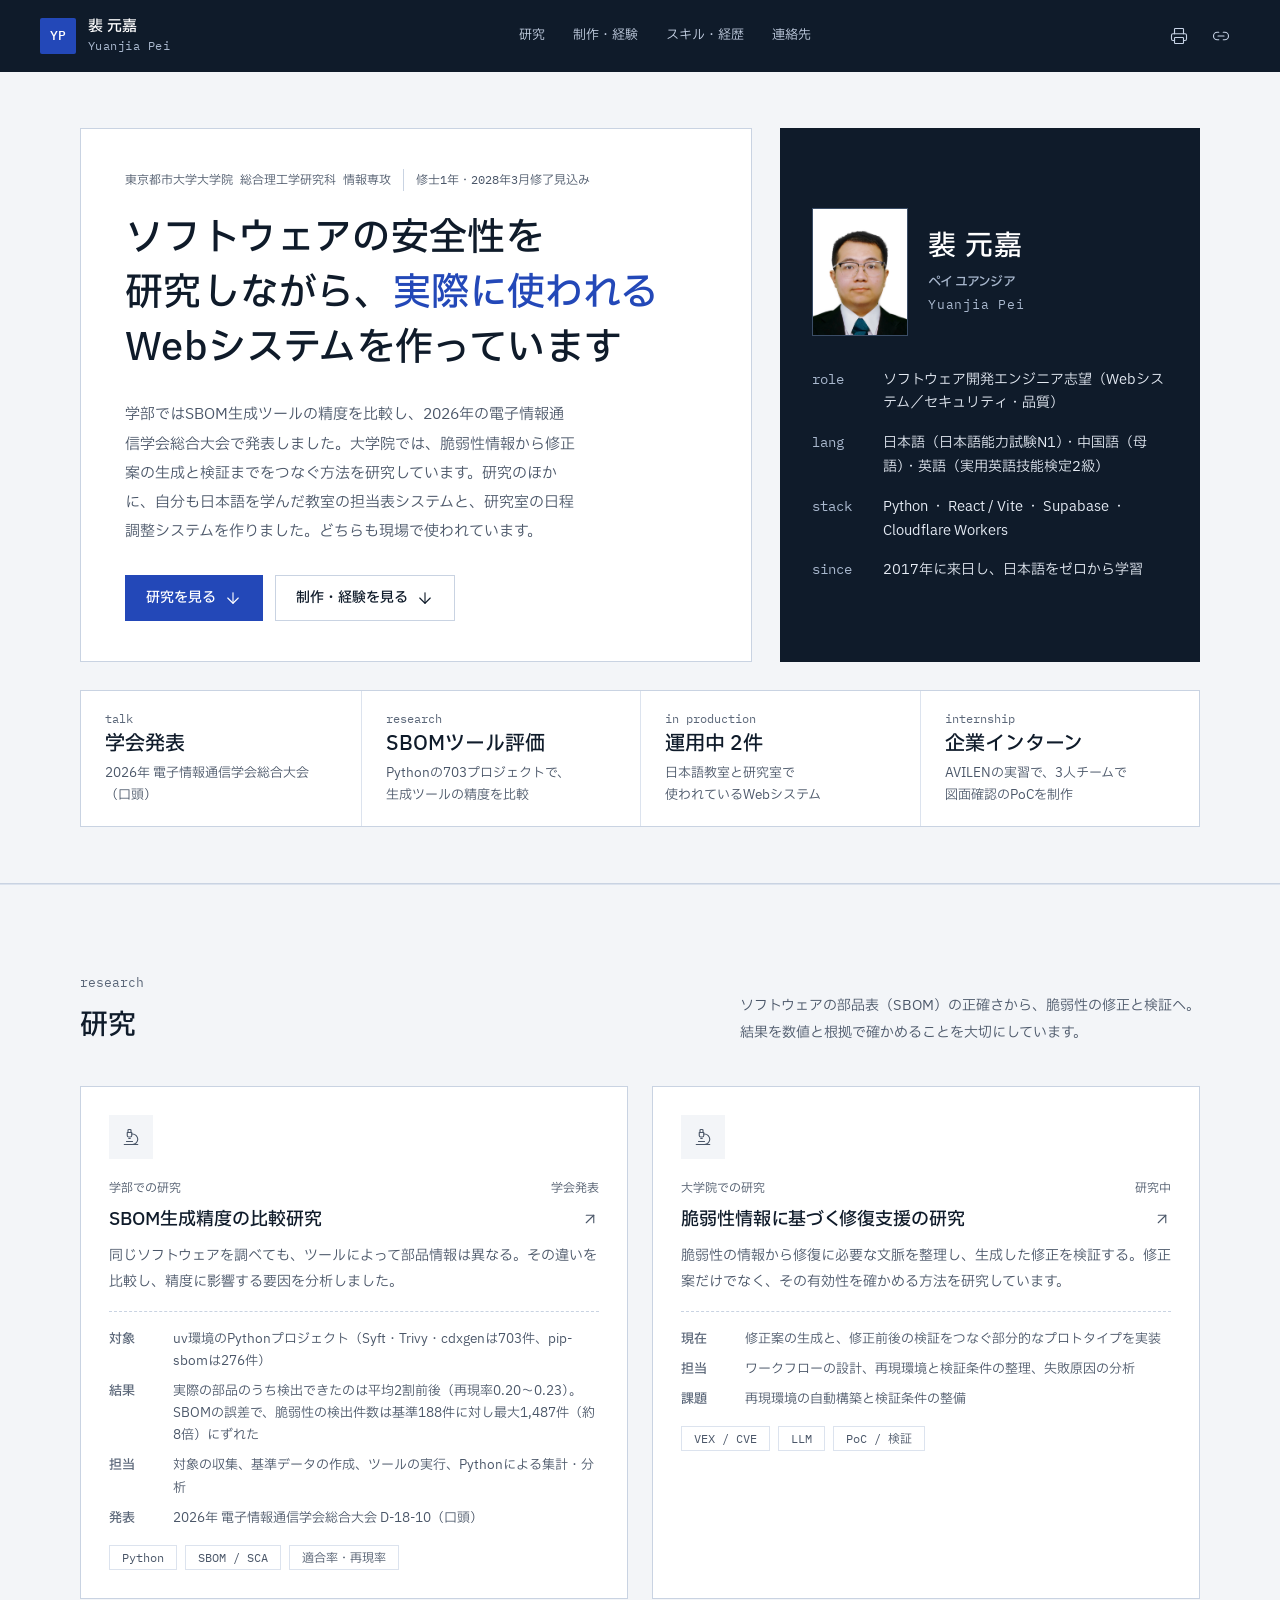
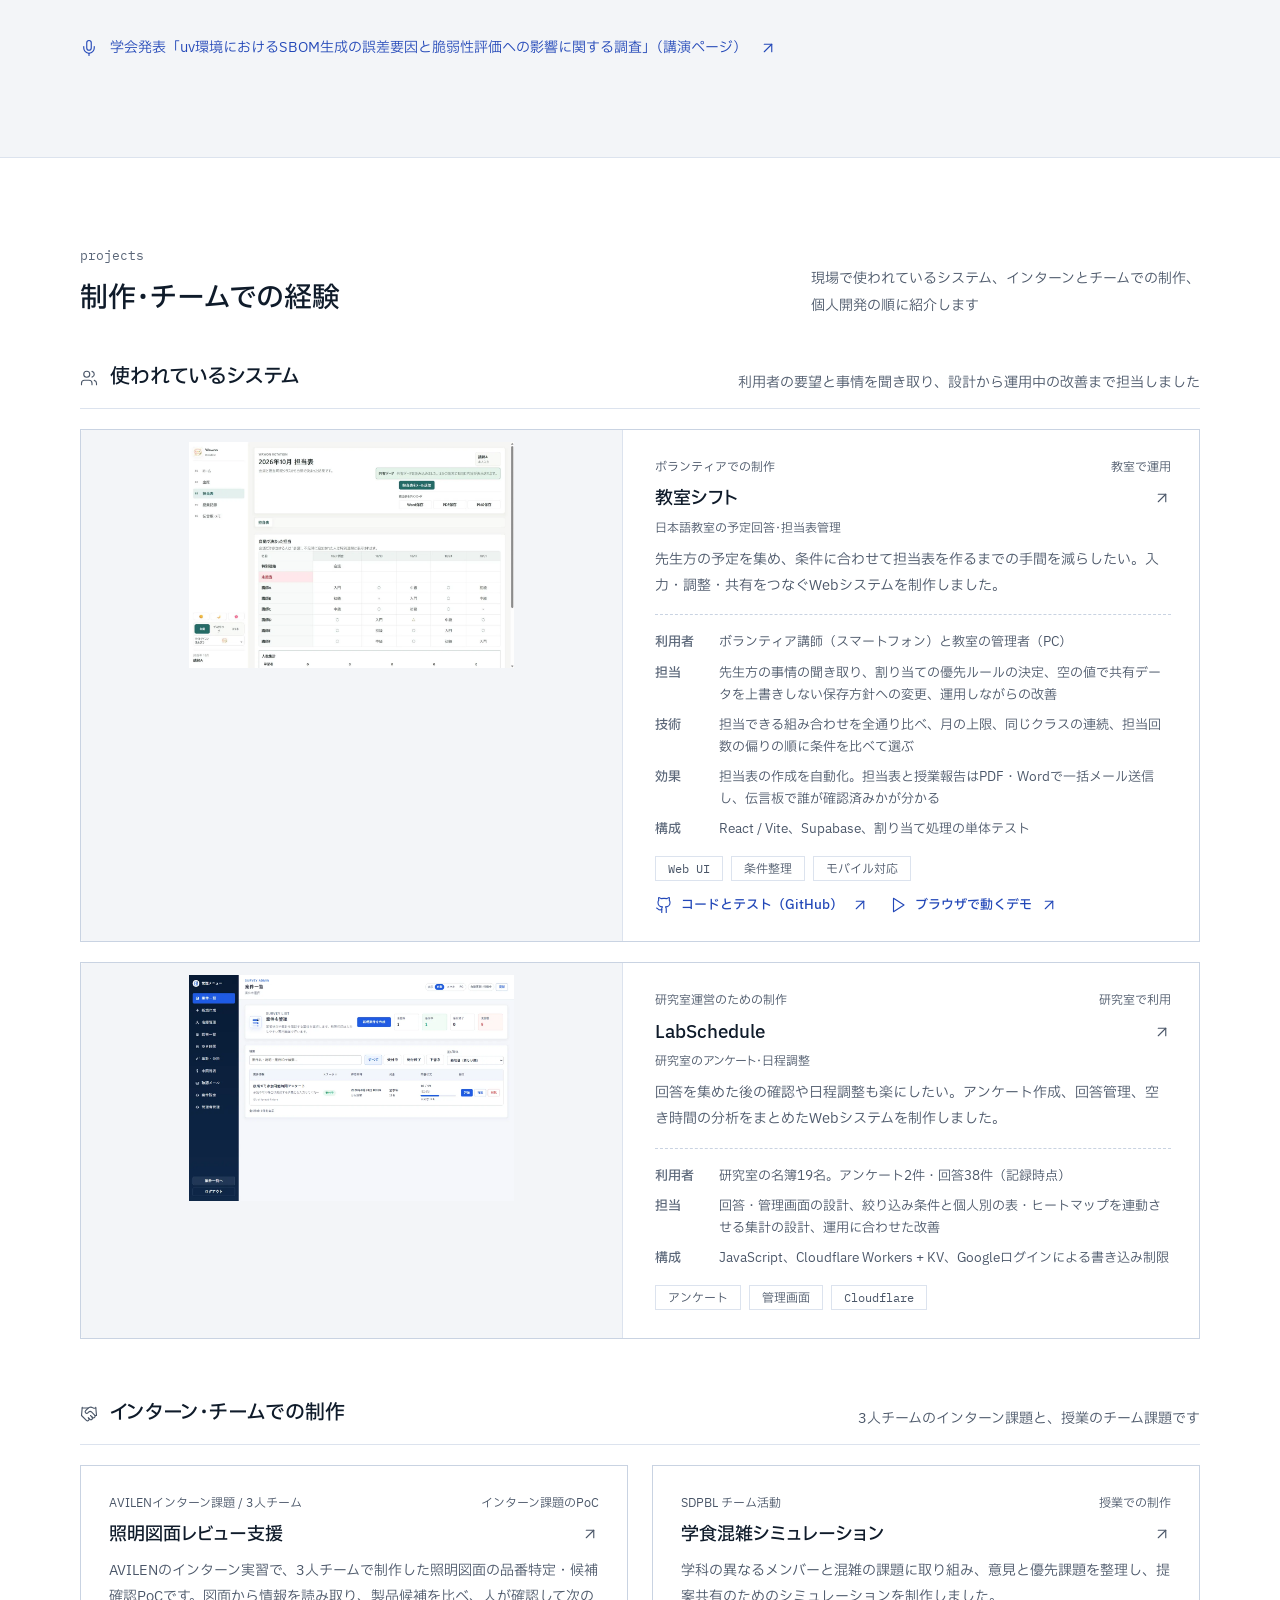
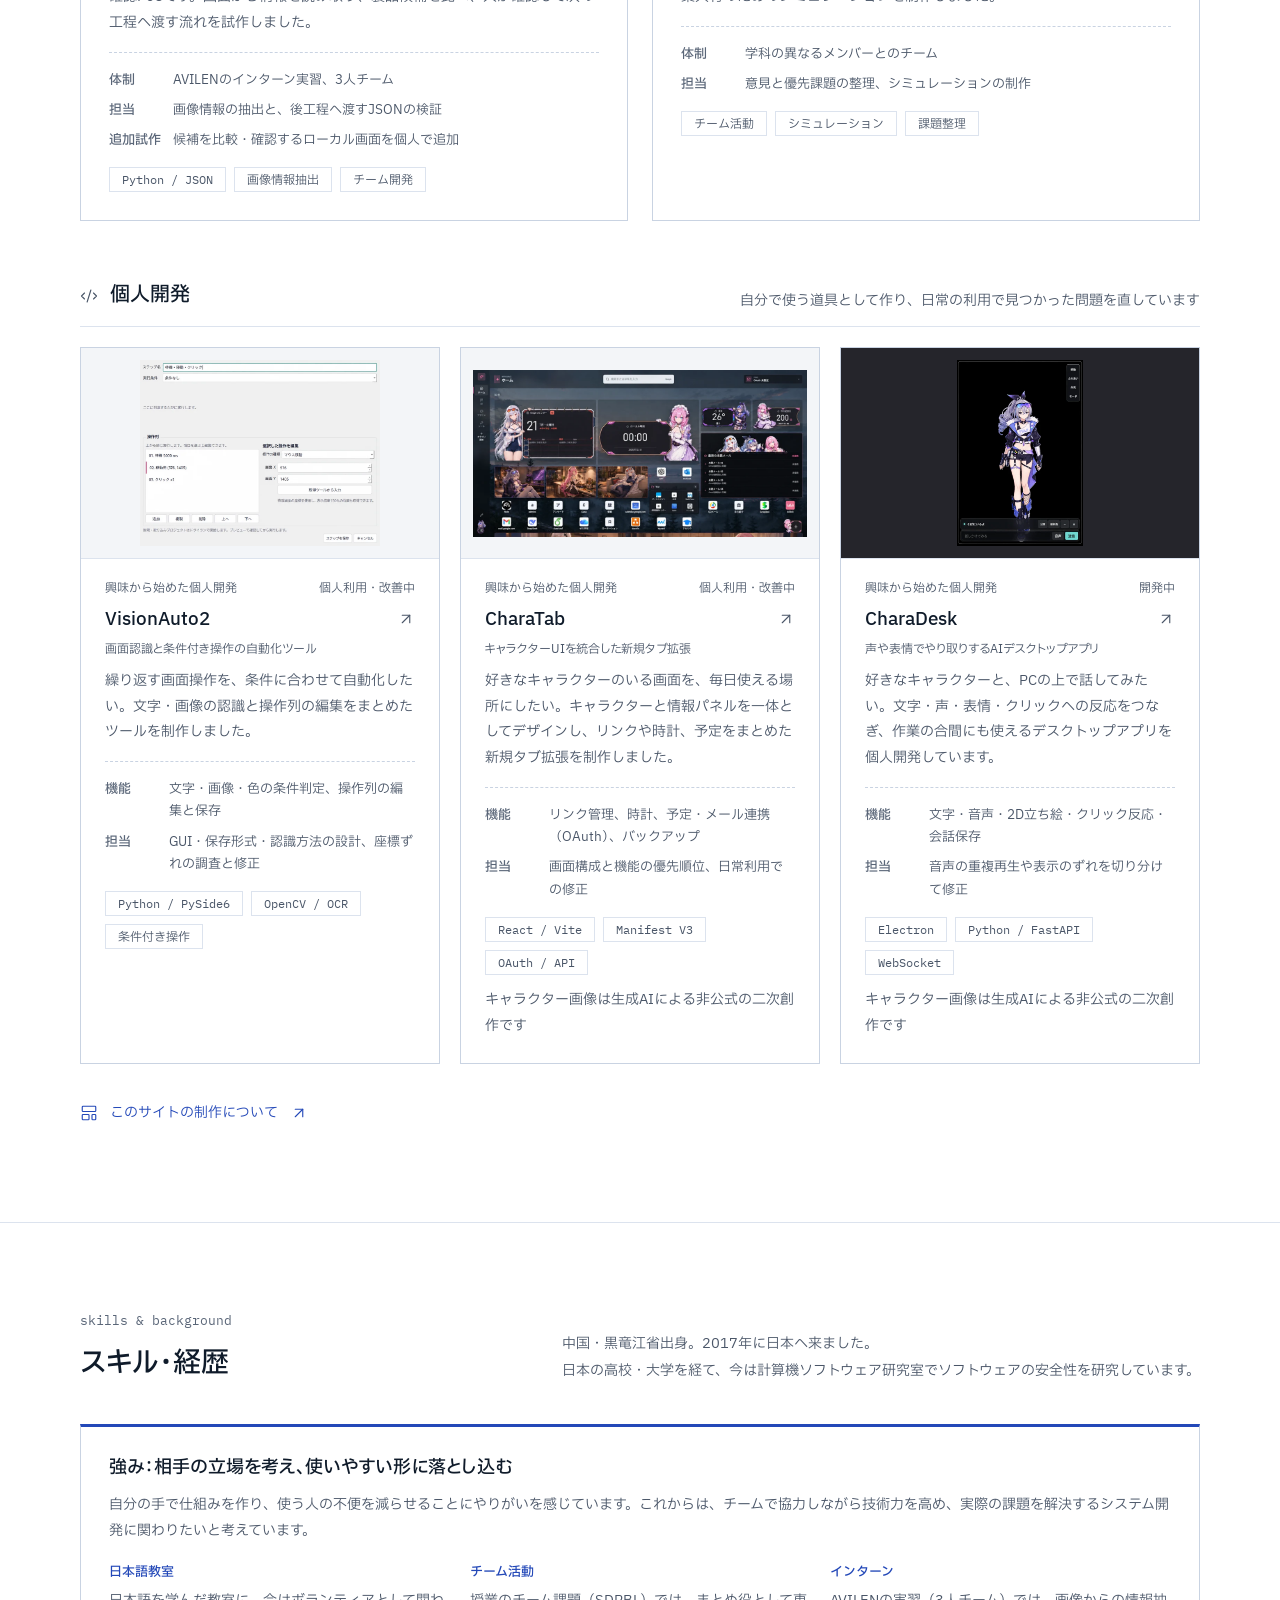
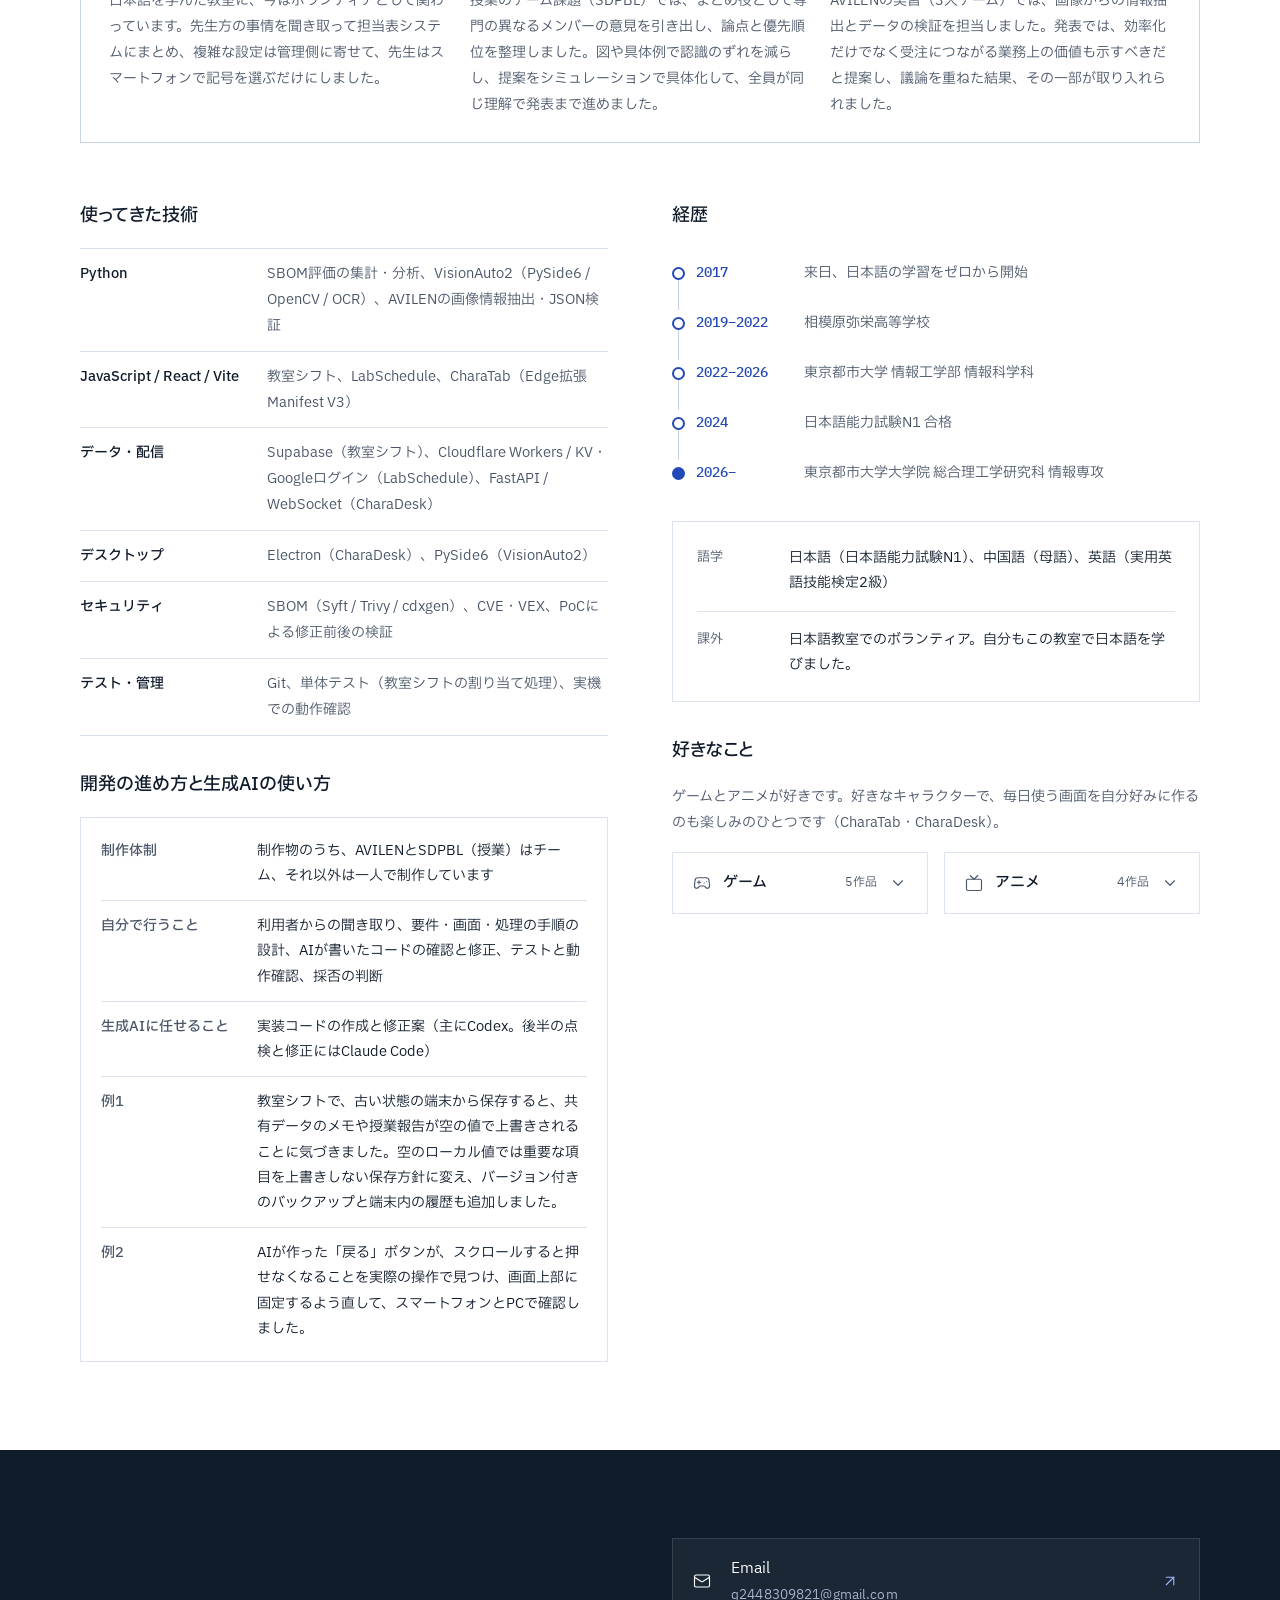
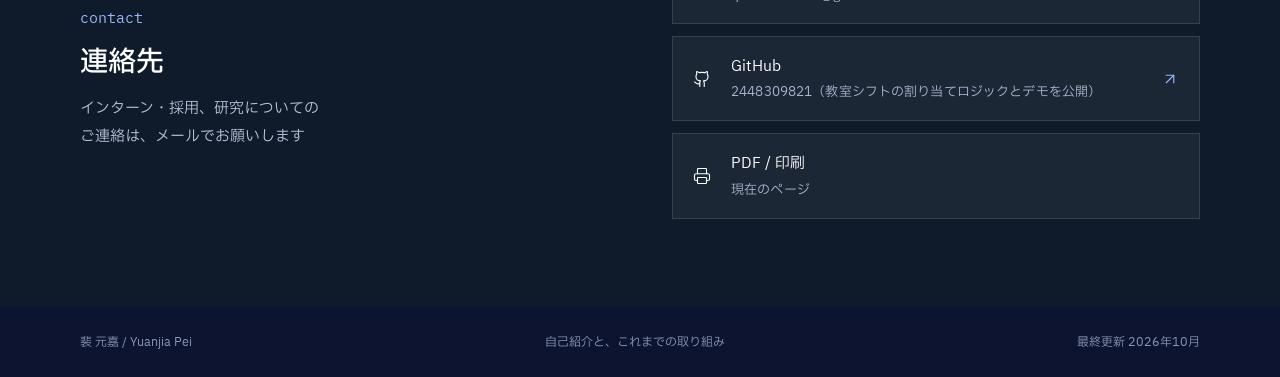
==== commit e3b4f05f: "Apply blueprint redesign with unslop polish IBM Plex type, navy and cobalt palette, square corners a" ====
--- a/index.html
+++ b/index.html
@@ -1,13 +1,13 @@
 <!DOCTYPE html><html lang="ja"><head><meta charset="utf-8"><meta name="viewport" content="width=device-width,initial-scale=1"><meta name="description" content="裴 元嘉（東京都市大学大学院 情報専攻）の自己紹介。SBOMと脆弱性修復支援の研究、教室・研究室で使われているWebシステム、インターンと個人開発の制作物。"><meta name="theme-color" content="#496681"><title>裴 元嘉｜研究とものづくり</title>
 <meta property="og:type" content="profile"><meta property="og:title" content="裴 元嘉｜研究とものづくり"><meta property="og:description" content="裴 元嘉（東京都市大学大学院 情報専攻）の自己紹介。SBOMと脆弱性修復支援の研究、教室・研究室で使われているWebシステム、インターンと個人開発の制作物。"><meta property="og:url" content="https://2448309821.github.io/intro-page/"><meta property="og:image" content="https://2448309821.github.io/intro-page/assets/profile-photo.jpeg"><meta property="og:locale" content="ja_JP"><meta name="twitter:card" content="summary">
-<link rel="icon" href="data:image/svg+xml,%3Csvg xmlns='http://www.w3.org/2000/svg' viewBox='0 0 64 64'%3E%3Crect width='64' height='64' rx='8' fill='%23496681'/%3E%3Ctext x='32' y='41' text-anchor='middle' font-family='Arial' font-size='24' font-weight='700' fill='white'%3EYP%3C/text%3E%3C/svg%3E"><link rel="preconnect" href="https://fonts.googleapis.com"><link rel="preconnect" href="https://fonts.gstatic.com" crossorigin=""><link rel="stylesheet" href="https://fonts.googleapis.com/css2?family=Noto+Sans+JP:wght@400;500;700&amp;display=swap"><link rel="stylesheet" href="style.4357443e18ec.css"></head>
+<link rel="icon" href="data:image/svg+xml,%3Csvg xmlns='http://www.w3.org/2000/svg' viewBox='0 0 64 64'%3E%3Crect width='64' height='64' rx='8' fill='%23496681'/%3E%3Ctext x='32' y='41' text-anchor='middle' font-family='Arial' font-size='24' font-weight='700' fill='white'%3EYP%3C/text%3E%3C/svg%3E"><link rel="preconnect" href="https://fonts.googleapis.com"><link rel="preconnect" href="https://fonts.gstatic.com" crossorigin=""><link rel="stylesheet" href="https://fonts.googleapis.com/css2?family=IBM+Plex+Sans+JP:wght@400;500&amp;family=IBM+Plex+Mono:wght@400;500&amp;display=swap"><link rel="stylesheet" href="style.8b0954746d21.css"></head>
 <body class="page-home"><a class="skip" href="#main">本文へ</a>
 <header class="site-header"><a class="wordmark" href="index.html"><span class="mark" aria-hidden="true">YP</span><span>裴 元嘉<small>Yuanjia Pei</small></span></a><nav aria-label="メインナビゲーション"><a href="index.html#research">研究</a><a href="index.html#development">制作・経験</a><a href="index.html#profile">スキル・経歴</a><a href="index.html#contact">連絡先</a></nav><div class="header-tools"><button class="icon-button" data-print="" title="PDF / 印刷" aria-label="PDF / 印刷"><svg xmlns="http://www.w3.org/2000/svg" width="24" height="24" viewBox="0 0 24 24" fill="none" stroke="currentColor" stroke-width="2" stroke-linecap="round" stroke-linejoin="round" class="lucide lucide-printer" aria-hidden="true" focusable="false"><path d="M6 18H4a2 2 0 0 1-2-2v-5a2 2 0 0 1 2-2h16a2 2 0 0 1 2 2v5a2 2 0 0 1-2 2h-2"></path><path d="M6 9V3a1 1 0 0 1 1-1h10a1 1 0 0 1 1 1v6"></path><rect x="6" y="14" width="12" height="8" rx="1"></rect></svg></button><button class="icon-button" data-share="" title="このページのリンクをコピー" aria-label="このページのリンクをコピー"><svg xmlns="http://www.w3.org/2000/svg" width="24" height="24" viewBox="0 0 24 24" fill="none" stroke="currentColor" stroke-width="2" stroke-linecap="round" stroke-linejoin="round" class="lucide lucide-link-2" aria-hidden="true" focusable="false"><path d="M9 17H7A5 5 0 0 1 7 7h2"></path><path d="M15 7h2a5 5 0 1 1 0 10h-2"></path><line x1="8" x2="16" y1="12" y2="12"></line></svg></button><button class="icon-button mobile-menu" data-menu="" title="メニュー" aria-label="メニュー" aria-expanded="false"><span data-icon-closed=""><svg xmlns="http://www.w3.org/2000/svg" width="24" height="24" viewBox="0 0 24 24" fill="none" stroke="currentColor" stroke-width="2" stroke-linecap="round" stroke-linejoin="round" class="lucide lucide-menu" aria-hidden="true" focusable="false"><line x1="4" x2="20" y1="12" y2="12"></line><line x1="4" x2="20" y1="6" y2="6"></line><line x1="4" x2="20" y1="18" y2="18"></line></svg></span><span data-icon-open="" hidden=""><svg xmlns="http://www.w3.org/2000/svg" width="24" height="24" viewBox="0 0 24 24" fill="none" stroke="currentColor" stroke-width="2" stroke-linecap="round" stroke-linejoin="round" class="lucide lucide-x" aria-hidden="true" focusable="false"><path d="M18 6 6 18"></path><path d="m6 6 12 12"></path></svg></span></button></div></header>
 <aside class="quick-rail" aria-label="ページ内ナビゲーション" data-quick-nav=""><span class="quick-rail-label">目次</span><a href="#research" data-quick-link="research"><span>01</span>研究</a><a href="#development" data-quick-link="development"><span>02</span>制作・経験</a><a href="#profile" data-quick-link="profile"><span>03</span>スキル・経歴</a><a href="#contact" data-quick-link="contact"><span>04</span>連絡先</a><button class="quick-top" data-top="" title="ページ上部へ戻る" aria-label="ページ上部へ戻る"><svg xmlns="http://www.w3.org/2000/svg" width="24" height="24" viewBox="0 0 24 24" fill="none" stroke="currentColor" stroke-width="2" stroke-linecap="round" stroke-linejoin="round" class="lucide lucide-arrow-up" aria-hidden="true" focusable="false"><path d="m5 12 7-7 7 7"></path><path d="M12 19V5"></path></svg></button></aside>
-<main id="main"><section class="intro"><div class="container intro-content"><div class="intro-copy"><p class="intro-affiliation">東京都市大学大学院 総合理工学研究科 情報専攻<span>修士1年・2028年3月修了見込み</span></p><div class="intro-identity"><img class="profile-photo" src="assets/profile-photo.jpeg" alt="裴 元嘉のプロフィール写真" width="450" height="600"><h1>裴 元嘉<small class="name-reading">ペイ ユアンジア</small><span>Yuanjia Pei</span></h1></div><p class="intro-role">志望：ソフトウェア開発エンジニア（Webシステム／セキュリティ・品質）</p><p class="intro-lang">日本語能力試験N1・実用英語技能検定2級・中国語（母語）</p><p class="intro-lead">ソフトウェアの安全性を研究しながら、実際に使われるWebシステムを作っています。</p><p class="intro-description">学部ではSBOM生成ツールの精度を比較し、2026年の電子情報通信学会総合大会で発表しました。大学院では、脆弱性情報から修正案の生成と検証までをつなぐ方法を研究しています。研究のほかに、自分も日本語を学んだ教室の担当表システムと、研究室の日程調整システムを作りました。どちらも現場で使われています。</p><div class="intro-paths"><a class="primary" href="#research">研究を見る<svg xmlns="http://www.w3.org/2000/svg" width="24" height="24" viewBox="0 0 24 24" fill="none" stroke="currentColor" stroke-width="2" stroke-linecap="round" stroke-linejoin="round" class="lucide lucide-arrow-down" aria-hidden="true" focusable="false"><path d="M12 5v14"></path><path d="m19 12-7 7-7-7"></path></svg></a><a href="#development">制作・経験を見る<svg xmlns="http://www.w3.org/2000/svg" width="24" height="24" viewBox="0 0 24 24" fill="none" stroke="currentColor" stroke-width="2" stroke-linecap="round" stroke-linejoin="round" class="lucide lucide-arrow-down" aria-hidden="true" focusable="false"><path d="M12 5v14"></path><path d="m19 12-7 7-7-7"></path></svg></a><a href="#contact">連絡先<svg xmlns="http://www.w3.org/2000/svg" width="24" height="24" viewBox="0 0 24 24" fill="none" stroke="currentColor" stroke-width="2" stroke-linecap="round" stroke-linejoin="round" class="lucide lucide-mail" aria-hidden="true" focusable="false"><rect width="20" height="16" x="2" y="4" rx="2"></rect><path d="m22 7-8.97 5.7a1.94 1.94 0 0 1-2.06 0L2 7"></path></svg></a></div></div><div class="intro-work" role="region" aria-label="制作したシステムの画面"><div class="featured-top"><span>使われているシステムと制作物</span><div class="featured-navigation"><span data-feature-status="" aria-live="polite" aria-atomic="true">1 / 3</span><button class="icon-button" data-feature-prev="" title="前の作品" aria-label="前の作品"><svg xmlns="http://www.w3.org/2000/svg" width="24" height="24" viewBox="0 0 24 24" fill="none" stroke="currentColor" stroke-width="2" stroke-linecap="round" stroke-linejoin="round" class="lucide lucide-chevron-left" aria-hidden="true" focusable="false"><path d="m15 18-6-6 6-6"></path></svg></button><button class="icon-button" data-feature-next="" title="次の作品" aria-label="次の作品"><svg xmlns="http://www.w3.org/2000/svg" width="24" height="24" viewBox="0 0 24 24" fill="none" stroke="currentColor" stroke-width="2" stroke-linecap="round" stroke-linejoin="round" class="lucide lucide-chevron-right" aria-hidden="true" focusable="false"><path d="m9 18 6-6-6-6"></path></svg></button></div></div><figure class="featured-project" data-feature-slide="0"><a class="featured-image schedule" href="projects/wawon.html" tabindex="-1" aria-hidden="true"><img src="assets/screenshots/thumbs/wawon.webp" alt="教室シフトの実際の担当表画面。架空の講師AからFの担当を月ごとに確認。" width="1425" height="990" fetchpriority="high"></a><figcaption><a href="projects/wawon.html"><span>教室シフト<small class="project-name-subtitle">日本語教室の予定回答・担当表管理</small></span><svg xmlns="http://www.w3.org/2000/svg" width="24" height="24" viewBox="0 0 24 24" fill="none" stroke="currentColor" stroke-width="2" stroke-linecap="round" stroke-linejoin="round" class="lucide lucide-arrow-up-right" aria-hidden="true" focusable="false"><path d="M7 7h10v10"></path><path d="M7 17 17 7"></path></svg></a><p><span class="featured-status">教室で運用</span>表示データは架空です</p></figcaption></figure><figure class="featured-project" data-feature-slide="1" hidden=""><a class="featured-image survey" href="projects/lab-survey.html" tabindex="-1" aria-hidden="true"><img src="assets/screenshots/thumbs/lab-survey.webp" alt="研究室日程調整システムの実際の集計・分析画面。架空の確認用学生による空き時間表とヒートマップ。" width="1440" height="2175" loading="lazy"></a><figcaption><a href="projects/lab-survey.html"><span>LabSchedule<small class="project-name-subtitle">研究室のアンケート・日程調整</small></span><svg xmlns="http://www.w3.org/2000/svg" width="24" height="24" viewBox="0 0 24 24" fill="none" stroke="currentColor" stroke-width="2" stroke-linecap="round" stroke-linejoin="round" class="lucide lucide-arrow-up-right" aria-hidden="true" focusable="false"><path d="M7 7h10v10"></path><path d="M7 17 17 7"></path></svg></a><p><span class="featured-status">研究室で利用</span>表示データは架空です</p></figcaption></figure><figure class="featured-project" data-feature-slide="2" hidden=""><a class="featured-image ocr" href="projects/visionauto.html" tabindex="-1" aria-hidden="true"><img src="assets/screenshots/thumbs/visionauto-ja.webp" alt="VisionAuto2の操作列エディターの日本語表記版。待機、マウス移動、クリックを順番に編集する画面。" width="1426" height="1103" loading="lazy"></a><figcaption><a href="projects/visionauto.html"><span>VisionAuto2<small class="project-name-subtitle">画面認識と条件付き操作の自動化ツール</small></span><svg xmlns="http://www.w3.org/2000/svg" width="24" height="24" viewBox="0 0 24 24" fill="none" stroke="currentColor" stroke-width="2" stroke-linecap="round" stroke-linejoin="round" class="lucide lucide-arrow-up-right" aria-hidden="true" focusable="false"><path d="M7 7h10v10"></path><path d="M7 17 17 7"></path></svg></a><p><span class="featured-status">個人利用・改善中</span>日本語表記版</p></figcaption></figure></div></div><div class="container"><dl class="intro-stats" aria-label="主な実績"><div><dt>学会発表</dt><dd>2026年 電子情報通信学会総合大会（口頭）</dd></div><div><dt>SBOMツール評価</dt><dd>Pythonの703プロジェクトで、生成ツールの精度を比較</dd></div><div><dt>運用中 2件</dt><dd>日本語教室と研究室で使われているWebシステム</dd></div><div><dt>企業インターン</dt><dd>AVILENの実習で、3人チームで図面確認のPoCを制作</dd></div></dl></div></section>
-<section id="research" class="section-band research-band"><div class="container"><div class="section-heading"><div><p class="section-kicker">Research</p><h2>研究</h2></div><p>ソフトウェアの部品表（SBOM）の正確さから、脆弱性の修正と検証へ。<br>結果を数値と根拠で確かめることを大切にしています。</p></div><div class="work-grid"><article class="project-item text-project"><span class="project-symbol" aria-hidden="true"><svg xmlns="http://www.w3.org/2000/svg" width="24" height="24" viewBox="0 0 24 24" fill="none" stroke="currentColor" stroke-width="2" stroke-linecap="round" stroke-linejoin="round" class="lucide lucide-microscope" aria-hidden="true" focusable="false"><path d="M6 18h8"></path><path d="M3 22h18"></path><path d="M14 22a7 7 0 1 0 0-14h-1"></path><path d="M9 14h2"></path><path d="M9 12a2 2 0 0 1-2-2V6h6v4a2 2 0 0 1-2 2Z"></path><path d="M12 6V3a1 1 0 0 0-1-1H9a1 1 0 0 0-1 1v3"></path></svg></span><div class="item-meta"><span>学部での研究</span><span class="status">学会発表</span></div><h3><a href="projects/sbom.html"><span>SBOM生成精度の比較研究</span><svg xmlns="http://www.w3.org/2000/svg" width="24" height="24" viewBox="0 0 24 24" fill="none" stroke="currentColor" stroke-width="2" stroke-linecap="round" stroke-linejoin="round" class="lucide lucide-arrow-up-right" aria-hidden="true" focusable="false"><path d="M7 7h10v10"></path><path d="M7 17 17 7"></path></svg></a></h3><p>同じソフトウェアを調べても、ツールによって部品情報は異なる。その違いを比較し、精度に影響する要因を分析しました。</p><dl class="card-facts"><div><dt>対象</dt><dd>uv環境のPythonプロジェクト（Syft・Trivy・cdxgenは703件、pip-sbomは276件）</dd></div><div><dt>結果</dt><dd>実際の部品のうち検出できたのは平均2割前後（再現率0.20〜0.23）。SBOMの誤差で、脆弱性の検出件数は基準188件に対し最大1,487件（約8倍）にずれた</dd></div><div><dt>担当</dt><dd>対象の収集、基準データの作成、ツールの実行、Pythonによる集計・分析</dd></div><div><dt>発表</dt><dd>2026年 電子情報通信学会総合大会 D-18-10（口頭）</dd></div></dl><div class="tag-list"><span>Python</span><span>SBOM / SCA</span><span>適合率・再現率</span></div></article><article class="project-item text-project"><span class="project-symbol" aria-hidden="true"><svg xmlns="http://www.w3.org/2000/svg" width="24" height="24" viewBox="0 0 24 24" fill="none" stroke="currentColor" stroke-width="2" stroke-linecap="round" stroke-linejoin="round" class="lucide lucide-microscope" aria-hidden="true" focusable="false"><path d="M6 18h8"></path><path d="M3 22h18"></path><path d="M14 22a7 7 0 1 0 0-14h-1"></path><path d="M9 14h2"></path><path d="M9 12a2 2 0 0 1-2-2V6h6v4a2 2 0 0 1-2 2Z"></path><path d="M12 6V3a1 1 0 0 0-1-1H9a1 1 0 0 0-1 1v3"></path></svg></span><div class="item-meta"><span>大学院での研究</span><span class="status">研究中</span></div><h3><a href="projects/vex.html"><span>脆弱性情報に基づく修復支援の研究</span><svg xmlns="http://www.w3.org/2000/svg" width="24" height="24" viewBox="0 0 24 24" fill="none" stroke="currentColor" stroke-width="2" stroke-linecap="round" stroke-linejoin="round" class="lucide lucide-arrow-up-right" aria-hidden="true" focusable="false"><path d="M7 7h10v10"></path><path d="M7 17 17 7"></path></svg></a></h3><p>脆弱性の情報から修復に必要な文脈を整理し、生成した修正を検証する。修正案だけでなく、その有効性を確かめる方法を研究しています。</p><dl class="card-facts"><div><dt>現在</dt><dd>修正案の生成と、修正前後の検証をつなぐ部分的なプロトタイプを実装</dd></div><div><dt>担当</dt><dd>ワークフローの設計、再現環境と検証条件の整理、失敗原因の分析</dd></div><div><dt>課題</dt><dd>再現環境の自動構築と検証条件の整備</dd></div></dl><div class="tag-list"><span>VEX / CVE</span><span>LLM</span><span>PoC / 検証</span></div></article></div><a class="portfolio-link" href="https://pub.confit.atlas.jp/ja/event/general2026/presentation/D-18-10" target="_blank" rel="noopener noreferrer"><svg xmlns="http://www.w3.org/2000/svg" width="24" height="24" viewBox="0 0 24 24" fill="none" stroke="currentColor" stroke-width="2" stroke-linecap="round" stroke-linejoin="round" class="lucide lucide-mic" aria-hidden="true" focusable="false"><path d="M12 2a3 3 0 0 0-3 3v7a3 3 0 0 0 6 0V5a3 3 0 0 0-3-3Z"></path><path d="M19 10v2a7 7 0 0 1-14 0v-2"></path><line x1="12" x2="12" y1="19" y2="22"></line></svg>学会発表「uv環境におけるSBOM生成の誤差要因と脆弱性評価への影響に関する調査」（講演ページ）<svg xmlns="http://www.w3.org/2000/svg" width="24" height="24" viewBox="0 0 24 24" fill="none" stroke="currentColor" stroke-width="2" stroke-linecap="round" stroke-linejoin="round" class="lucide lucide-arrow-up-right" aria-hidden="true" focusable="false"><path d="M7 7h10v10"></path><path d="M7 17 17 7"></path></svg></a></div></section>
-<section id="development" class="section-band"><div class="container"><div class="section-heading"><div><p class="section-kicker">Projects</p><h2>制作・チームでの経験</h2></div><p>現場で使われているシステム、インターンとチームでの制作、<br>個人開発の順に紹介します。</p></div><div class="project-group-heading"><h3><svg xmlns="http://www.w3.org/2000/svg" width="24" height="24" viewBox="0 0 24 24" fill="none" stroke="currentColor" stroke-width="2" stroke-linecap="round" stroke-linejoin="round" class="lucide lucide-users" aria-hidden="true" focusable="false"><path d="M16 21v-2a4 4 0 0 0-4-4H6a4 4 0 0 0-4 4v2"></path><circle cx="9" cy="7" r="4"></circle><path d="M22 21v-2a4 4 0 0 0-3-3.87"></path><path d="M16 3.13a4 4 0 0 1 0 7.75"></path></svg>使われているシステム</h3><p>利用者の要望と事情を聞き取り、設計から運用中の改善まで担当しました。</p></div><div class="practice-grid"><article class="project-item with-image"><a class="project-visual-link" href="projects/wawon.html" tabindex="-1" aria-hidden="true"><figure class="thumbnail"><div class="screenshot-frame schedule"><img class="project-screenshot" src="assets/screenshots/thumbs/wawon.webp" alt="教室シフトの実際の担当表画面。架空の講師AからFの担当を月ごとに確認。" width="1425" height="990" loading="lazy"></div></figure></a><div class="item-meta"><span>ボランティアでの制作</span><span class="status">教室で運用</span></div><h3><a href="projects/wawon.html"><span>教室シフト<small class="project-name-subtitle">日本語教室の予定回答・担当表管理</small></span><svg xmlns="http://www.w3.org/2000/svg" width="24" height="24" viewBox="0 0 24 24" fill="none" stroke="currentColor" stroke-width="2" stroke-linecap="round" stroke-linejoin="round" class="lucide lucide-arrow-up-right" aria-hidden="true" focusable="false"><path d="M7 7h10v10"></path><path d="M7 17 17 7"></path></svg></a></h3><p>先生方の予定を集め、条件に合わせて担当表を作るまでの手間を減らしたい。入力・調整・共有をつなぐWebシステムを制作しました。</p><dl class="card-facts"><div><dt>利用者</dt><dd>ボランティア講師（スマートフォン）と教室の管理者（PC）</dd></div><div><dt>担当</dt><dd>先生方の事情の聞き取り、割り当ての優先ルールの決定、空の値で共有データを上書きしない保存方針への変更、運用しながらの改善</dd></div><div><dt>技術</dt><dd>担当できる組み合わせを全通り比べ、月の上限、同じクラスの連続、担当回数の偏りの順に条件を比べて選ぶ</dd></div><div><dt>効果</dt><dd>担当表の作成を自動化。担当表と授業報告はPDF・Wordで一括メール送信し、伝言板で誰が確認済みかが分かる</dd></div><div><dt>構成</dt><dd>React / Vite、Supabase、割り当て処理の単体テスト</dd></div></dl><div class="tag-list"><span>Web UI</span><span>条件整理</span><span>モバイル対応</span></div><div class="card-code-links"><a class="card-code-link" href="https://github.com/2448309821/classroom-rotation-scheduler" target="_blank" rel="noopener noreferrer"><svg xmlns="http://www.w3.org/2000/svg" width="24" height="24" viewBox="0 0 24 24" fill="none" stroke="currentColor" stroke-width="2" stroke-linecap="round" stroke-linejoin="round" class="lucide lucide-github" aria-hidden="true" focusable="false"><path d="M15 22v-4a4.8 4.8 0 0 0-1-3.5c3 0 6-2 6-5.5.08-1.25-.27-2.48-1-3.5.28-1.15.28-2.35 0-3.5 0 0-1 0-3 1.5-2.64-.5-5.36-.5-8 0C6 2 5 2 5 2c-.3 1.15-.3 2.35 0 3.5A5.403 5.403 0 0 0 4 9c0 3.5 3 5.5 6 5.5-.39.49-.68 1.05-.85 1.65-.17.6-.22 1.23-.15 1.85v4"></path><path d="M9 18c-4.51 2-5-2-7-2"></path></svg>コードとテスト（GitHub）<svg xmlns="http://www.w3.org/2000/svg" width="24" height="24" viewBox="0 0 24 24" fill="none" stroke="currentColor" stroke-width="2" stroke-linecap="round" stroke-linejoin="round" class="lucide lucide-arrow-up-right" aria-hidden="true" focusable="false"><path d="M7 7h10v10"></path><path d="M7 17 17 7"></path></svg></a><a class="card-code-link" href="https://2448309821.github.io/classroom-rotation-scheduler/" target="_blank" rel="noopener noreferrer"><svg xmlns="http://www.w3.org/2000/svg" width="24" height="24" viewBox="0 0 24 24" fill="none" stroke="currentColor" stroke-width="2" stroke-linecap="round" stroke-linejoin="round" class="lucide lucide-play" aria-hidden="true" focusable="false"><polygon points="6 3 20 12 6 21 6 3"></polygon></svg>ブラウザで動くデモ<svg xmlns="http://www.w3.org/2000/svg" width="24" height="24" viewBox="0 0 24 24" fill="none" stroke="currentColor" stroke-width="2" stroke-linecap="round" stroke-linejoin="round" class="lucide lucide-arrow-up-right" aria-hidden="true" focusable="false"><path d="M7 7h10v10"></path><path d="M7 17 17 7"></path></svg></a></div></article><article class="project-item with-image"><a class="project-visual-link" href="projects/lab-survey.html" tabindex="-1" aria-hidden="true"><figure class="thumbnail"><div class="screenshot-frame survey"><img class="project-screenshot" src="assets/screenshots/thumbs/lab-survey-list.webp" alt="研究室日程調整システムの実際の案件一覧画面。架空のアンケートの回答状況を一覧で確認。" width="1440" height="1000" loading="lazy"></div></figure></a><div class="item-meta"><span>研究室運営のための制作</span><span class="status">研究室で利用</span></div><h3><a href="projects/lab-survey.html"><span>LabSchedule<small class="project-name-subtitle">研究室のアンケート・日程調整</small></span><svg xmlns="http://www.w3.org/2000/svg" width="24" height="24" viewBox="0 0 24 24" fill="none" stroke="currentColor" stroke-width="2" stroke-linecap="round" stroke-linejoin="round" class="lucide lucide-arrow-up-right" aria-hidden="true" focusable="false"><path d="M7 7h10v10"></path><path d="M7 17 17 7"></path></svg></a></h3><p>回答を集めた後の確認や日程調整も楽にしたい。アンケート作成、回答管理、空き時間の分析をまとめたWebシステムを制作しました。</p><dl class="card-facts"><div><dt>利用者</dt><dd>研究室の名簿19名。アンケート2件・回答38件（記録時点）</dd></div><div><dt>担当</dt><dd>回答・管理画面の設計、絞り込み条件と個人別の表・ヒートマップを連動させる集計の設計、運用に合わせた改善</dd></div><div><dt>構成</dt><dd>JavaScript、Cloudflare Workers + KV、Googleログインによる書き込み制限</dd></div></dl><div class="tag-list"><span>アンケート</span><span>管理画面</span><span>Cloudflare</span></div></article></div><div class="project-group-heading"><h3><svg xmlns="http://www.w3.org/2000/svg" width="24" height="24" viewBox="0 0 24 24" fill="none" stroke="currentColor" stroke-width="2" stroke-linecap="round" stroke-linejoin="round" class="lucide lucide-handshake" aria-hidden="true" focusable="false"><path d="m11 17 2 2a1 1 0 1 0 3-3"></path><path d="m14 14 2.5 2.5a1 1 0 1 0 3-3l-3.88-3.88a3 3 0 0 0-4.24 0l-.88.88a1 1 0 1 1-3-3l2.81-2.81a5.79 5.79 0 0 1 7.06-.87l.47.28a2 2 0 0 0 1.42.25L21 4"></path><path d="m21 3 1 11h-2"></path><path d="M3 3 2 14l6.5 6.5a1 1 0 1 0 3-3"></path><path d="M3 4h8"></path></svg>インターン・チームでの制作</h3><p>3人チームのインターン課題と、授業のチーム課題です。</p></div><div class="work-grid team-grid"><article class="project-item text-project"><div class="item-meta"><span>AVILENインターン課題 / 3人チーム</span><span class="status">インターン課題のPoC</span></div><h3><a href="projects/avilen.html"><span>照明図面レビュー支援</span><svg xmlns="http://www.w3.org/2000/svg" width="24" height="24" viewBox="0 0 24 24" fill="none" stroke="currentColor" stroke-width="2" stroke-linecap="round" stroke-linejoin="round" class="lucide lucide-arrow-up-right" aria-hidden="true" focusable="false"><path d="M7 7h10v10"></path><path d="M7 17 17 7"></path></svg></a></h3><p>AVILENのインターン実習で、3人チームで制作した照明図面の品番特定・候補確認PoCです。図面から情報を読み取り、製品候補を比べ、人が確認して次の工程へ渡す流れを試作しました。</p><dl class="card-facts"><div><dt>体制</dt><dd>AVILENのインターン実習、3人チーム</dd></div><div><dt>担当</dt><dd>画像情報の抽出と、後工程へ渡すJSONの検証</dd></div><div><dt>追加試作</dt><dd>候補を比較・確認するローカル画面を個人で追加</dd></div></dl><div class="tag-list"><span>Python / JSON</span><span>画像情報抽出</span><span>チーム開発</span></div></article><article class="project-item text-project"><span class="project-symbol" aria-hidden="true"><svg xmlns="http://www.w3.org/2000/svg" width="24" height="24" viewBox="0 0 24 24" fill="none" stroke="currentColor" stroke-width="2" stroke-linecap="round" stroke-linejoin="round" class="lucide lucide-code-2" aria-hidden="true" focusable="false"><path d="m18 16 4-4-4-4"></path><path d="m6 8-4 4 4 4"></path><path d="m14.5 4-5 16"></path></svg></span><div class="item-meta"><span>SDPBL チーム活動</span><span class="status">授業での制作</span></div><h3><a href="projects/sdpbl.html"><span>学食混雑シミュレーション</span><svg xmlns="http://www.w3.org/2000/svg" width="24" height="24" viewBox="0 0 24 24" fill="none" stroke="currentColor" stroke-width="2" stroke-linecap="round" stroke-linejoin="round" class="lucide lucide-arrow-up-right" aria-hidden="true" focusable="false"><path d="M7 7h10v10"></path><path d="M7 17 17 7"></path></svg></a></h3><p>学科の異なるメンバーと混雑の課題に取り組み、意見と優先課題を整理し、提案共有のためのシミュレーションを制作しました。</p><dl class="card-facts"><div><dt>体制</dt><dd>学科の異なるメンバーとのチーム</dd></div><div><dt>担当</dt><dd>意見と優先課題の整理、シミュレーションの制作</dd></div></dl><div class="tag-list"><span>チーム活動</span><span>シミュレーション</span><span>課題整理</span></div></article></div><div class="project-group-heading"><h3><svg xmlns="http://www.w3.org/2000/svg" width="24" height="24" viewBox="0 0 24 24" fill="none" stroke="currentColor" stroke-width="2" stroke-linecap="round" stroke-linejoin="round" class="lucide lucide-code-2" aria-hidden="true" focusable="false"><path d="m18 16 4-4-4-4"></path><path d="m6 8-4 4 4 4"></path><path d="m14.5 4-5 16"></path></svg>個人開発</h3><p>自分で使う道具として作り、日常の利用で見つかった問題を直しています。</p></div><div class="work-grid personal-grid"><article class="project-item with-image"><a class="project-visual-link" href="projects/visionauto.html" tabindex="-1" aria-hidden="true"><figure class="thumbnail"><div class="screenshot-frame ocr"><img class="project-screenshot" src="assets/screenshots/thumbs/visionauto-ja.webp" alt="VisionAuto2の操作列エディターの日本語表記版。待機、マウス移動、クリックを順番に編集する画面。" width="1426" height="1103" loading="lazy"></div></figure></a><div class="item-meta"><span>興味から始めた個人開発</span><span class="status">個人利用・改善中</span></div><h3><a href="projects/visionauto.html"><span>VisionAuto2<small class="project-name-subtitle">画面認識と条件付き操作の自動化ツール</small></span><svg xmlns="http://www.w3.org/2000/svg" width="24" height="24" viewBox="0 0 24 24" fill="none" stroke="currentColor" stroke-width="2" stroke-linecap="round" stroke-linejoin="round" class="lucide lucide-arrow-up-right" aria-hidden="true" focusable="false"><path d="M7 7h10v10"></path><path d="M7 17 17 7"></path></svg></a></h3><p>繰り返す画面操作を、条件に合わせて自動化したい。文字・画像の認識と操作列の編集をまとめたツールを制作しました。</p><dl class="card-facts"><div><dt>機能</dt><dd>文字・画像・色の条件判定、操作列の編集と保存</dd></div><div><dt>担当</dt><dd>GUI・保存形式・認識方法の設計、座標ずれの調査と修正</dd></div></dl><div class="tag-list"><span>Python / PySide6</span><span>OpenCV / OCR</span><span>条件付き操作</span></div></article><article class="project-item with-image"><a class="project-visual-link" href="projects/custom-tab.html" tabindex="-1" aria-hidden="true"><figure class="thumbnail"><div class="screenshot-frame tab"><img class="project-screenshot" src="assets/screenshots/thumbs/custom-tab-ja.webp" alt="CharaTabの日本語表記版。リンク、カレンダー、時計、未接続のメール欄を配置。" width="1774" height="887" loading="lazy"></div></figure></a><div class="item-meta"><span>興味から始めた個人開発</span><span class="status">個人利用・改善中</span></div><h3><a href="projects/custom-tab.html"><span>CharaTab<small class="project-name-subtitle">キャラクターUIを統合した新規タブ拡張</small></span><svg xmlns="http://www.w3.org/2000/svg" width="24" height="24" viewBox="0 0 24 24" fill="none" stroke="currentColor" stroke-width="2" stroke-linecap="round" stroke-linejoin="round" class="lucide lucide-arrow-up-right" aria-hidden="true" focusable="false"><path d="M7 7h10v10"></path><path d="M7 17 17 7"></path></svg></a></h3><p>好きなキャラクターのいる画面を、毎日使える場所にしたい。キャラクターと情報パネルを一体としてデザインし、リンクや時計、予定をまとめた新規タブ拡張を制作しました。</p><dl class="card-facts"><div><dt>機能</dt><dd>リンク管理、時計、予定・メール連携（OAuth）、バックアップ</dd></div><div><dt>担当</dt><dd>画面構成と機能の優先順位、日常利用での修正</dd></div></dl><div class="tag-list"><span>React / Vite</span><span>Manifest V3</span><span>OAuth / API</span></div><p class="card-rights">キャラクター画像は生成AIによる非公式の二次創作です。</p></article><article class="project-item with-image"><a class="project-visual-link" href="projects/desktop-companion.html" tabindex="-1" aria-hidden="true"><figure class="thumbnail"><div class="screenshot-frame companion"><img class="project-screenshot" src="assets/screenshots/thumbs/desktop-companion-ja.webp" alt="CharaDeskの待機画面の日本語表記版。2Dキャラクター、操作メニュー、会話入力欄。" width="1034" height="1521" loading="lazy"></div></figure></a><div class="item-meta"><span>興味から始めた個人開発</span><span class="status">開発中</span></div><h3><a href="projects/desktop-companion.html"><span>CharaDesk<small class="project-name-subtitle">声や表情でやり取りするAIデスクトップアプリ</small></span><svg xmlns="http://www.w3.org/2000/svg" width="24" height="24" viewBox="0 0 24 24" fill="none" stroke="currentColor" stroke-width="2" stroke-linecap="round" stroke-linejoin="round" class="lucide lucide-arrow-up-right" aria-hidden="true" focusable="false"><path d="M7 7h10v10"></path><path d="M7 17 17 7"></path></svg></a></h3><p>好きなキャラクターと、PCの上で話してみたい。文字・声・表情・クリックへの反応をつなぎ、作業の合間にも使えるデスクトップアプリを個人開発しています。</p><dl class="card-facts"><div><dt>機能</dt><dd>文字・音声・2D立ち絵・クリック反応・会話保存</dd></div><div><dt>担当</dt><dd>音声の重複再生や表示のずれを切り分けて修正</dd></div></dl><div class="tag-list"><span>Electron</span><span>Python / FastAPI</span><span>WebSocket</span></div><p class="card-rights">キャラクター画像は生成AIによる非公式の二次創作です。</p></article></div><a class="portfolio-link" href="projects/portfolio.html"><svg xmlns="http://www.w3.org/2000/svg" width="24" height="24" viewBox="0 0 24 24" fill="none" stroke="currentColor" stroke-width="2" stroke-linecap="round" stroke-linejoin="round" class="lucide lucide-layout-template" aria-hidden="true" focusable="false"><rect width="18" height="7" x="3" y="3" rx="1"></rect><rect width="9" height="7" x="3" y="14" rx="1"></rect><rect width="5" height="7" x="16" y="14" rx="1"></rect></svg>このサイトの制作について<svg xmlns="http://www.w3.org/2000/svg" width="24" height="24" viewBox="0 0 24 24" fill="none" stroke="currentColor" stroke-width="2" stroke-linecap="round" stroke-linejoin="round" class="lucide lucide-arrow-up-right" aria-hidden="true" focusable="false"><path d="M7 7h10v10"></path><path d="M7 17 17 7"></path></svg></a></div></section>
-<section id="profile" class="section-band profile-band"><div class="container"><div class="section-heading"><div><p class="section-kicker">Skills &amp; Background</p><h2>スキル・経歴</h2></div><p>中国・黒竜江省出身。2017年に日本へ来ました。<br>日本の高校・大学を経て、今は計算機ソフトウェア研究室でソフトウェアの安全性を研究しています。</p></div><div class="strengths"><h3>強み：相手の立場を考え、使いやすい形に落とし込む</h3><p class="strengths-lead">自分の手で仕組みを作り、使う人の不便を減らせることにやりがいを感じています。これからは、チームで協力しながら技術力を高め、実際の課題を解決するシステム開発に関わりたいと考えています。</p><dl><div><dt>日本語教室</dt><dd>日本語を学んだ教室に、今はボランティアとして関わっています。先生方の事情を聞き取って担当表システムにまとめ、複雑な設定は管理側に寄せて、先生はスマートフォンで記号を選ぶだけにしました。</dd></div><div><dt>チーム活動</dt><dd>授業のチーム課題（SDPBL）では、まとめ役として専門の異なるメンバーの意見を引き出し、論点と優先順位を整理しました。図や具体例で認識のずれを減らし、提案をシミュレーションで具体化して、全員が同じ理解で発表まで進めました。</dd></div><div><dt>インターン</dt><dd>AVILENの実習（3人チーム）では、画像からの情報抽出とデータの検証を担当しました。発表では、効率化だけでなく受注につながる業務上の価値も示すべきだと提案し、議論を重ねた結果、その一部が取り入れられました。</dd></div></dl></div><div class="background-skills"><div><h3>使ってきた技術</h3><div class="skill-rows"><div><strong>Python</strong><span>SBOM評価の集計・分析、VisionAuto2（PySide6 / OpenCV / OCR）、AVILENの画像情報抽出・JSON検証</span></div><div><strong>JavaScript / React / Vite</strong><span>教室シフト、LabSchedule、CharaTab（Edge拡張 Manifest V3）</span></div><div><strong>データ・配信</strong><span>Supabase（教室シフト）、Cloudflare Workers / KV・Googleログイン（LabSchedule）、FastAPI / WebSocket（CharaDesk）</span></div><div><strong>デスクトップ</strong><span>Electron（CharaDesk）、PySide6（VisionAuto2）</span></div><div><strong>セキュリティ</strong><span>SBOM（Syft / Trivy / cdxgen）、CVE・VEX、PoCによる修正前後の検証</span></div><div><strong>テスト・管理</strong><span>Git、単体テスト（教室シフトの割り当て処理）、実機での動作確認</span></div></div><h3 class="workflow-heading">開発の進め方と生成AIの使い方</h3><dl class="workflow-list"><div><dt>制作体制</dt><dd>制作物のうち、AVILENとSDPBL（授業）はチーム、それ以外は一人で制作しています</dd></div><div><dt>自分で行うこと</dt><dd>利用者からの聞き取り、要件・画面・処理の手順の設計、AIが書いたコードの確認と修正、テストと動作確認、採否の判断</dd></div><div><dt>生成AIに任せること</dt><dd>実装コードの作成と修正案（主にCodex。後半の点検と修正にはClaude Code）</dd></div><div><dt>例1</dt><dd>教室シフトで、古い状態の端末から保存すると、共有データのメモや授業報告が空の値で上書きされることに気づきました。空のローカル値では重要な項目を上書きしない保存方針に変え、バージョン付きのバックアップと端末内の履歴も追加しました。</dd></div><div><dt>例2</dt><dd>AIが作った「戻る」ボタンが、スクロールすると押せなくなることを実際の操作で見つけ、画面上部に固定するよう直して、スマートフォンとPCで確認しました。</dd></div></dl></div><div><h3>経歴</h3><ol class="life-timeline"><li><time>2017</time><span>来日、日本語の学習をゼロから開始</span></li><li><time>2019–2022</time><span>相模原弥栄高等学校</span></li><li><time>2022–2026</time><span>東京都市大学 情報工学部 情報科学科</span></li><li><time>2024</time><span>日本語能力試験N1 合格</span></li><li><time>2026–</time><span>東京都市大学大学院 総合理工学研究科 情報専攻</span></li></ol><dl class="profile-facts"><div><dt>語学</dt><dd>日本語（日本語能力試験N1）、中国語（母語）、英語（実用英語技能検定2級）</dd></div><div><dt>課外</dt><dd>日本語教室でのボランティア。自分もこの教室で日本語を学びました。</dd></div></dl><div id="interests" class="profile-interests"><h3>好きなこと</h3><p>ゲームとアニメが好きです。好きなキャラクターで、毎日使う画面を自分好みに作るのも楽しみのひとつです（CharaTab・CharaDesk）。</p><ul class="interest-list"><li class="interest-expandable"><details><summary><svg xmlns="http://www.w3.org/2000/svg" width="24" height="24" viewBox="0 0 24 24" fill="none" stroke="currentColor" stroke-width="2" stroke-linecap="round" stroke-linejoin="round" class="lucide lucide-gamepad-2" aria-hidden="true" focusable="false"><line x1="6" x2="10" y1="11" y2="11"></line><line x1="8" x2="8" y1="9" y2="13"></line><line x1="15" x2="15.01" y1="12" y2="12"></line><line x1="18" x2="18.01" y1="10" y2="10"></line><path d="M17.32 5H6.68a4 4 0 0 0-3.978 3.59c-.006.052-.01.101-.017.152C2.604 9.416 2 14.456 2 16a3 3 0 0 0 3 3c1 0 1.5-.5 2-1l1.414-1.414A2 2 0 0 1 9.828 16h4.344a2 2 0 0 1 1.414.586L17 18c.5.5 1 1 2 1a3 3 0 0 0 3-3c0-1.545-.604-6.584-.685-7.258-.007-.05-.011-.1-.017-.151A4 4 0 0 0 17.32 5z"></path></svg><span>ゲーム</span><small>5作品</small><svg xmlns="http://www.w3.org/2000/svg" width="24" height="24" viewBox="0 0 24 24" fill="none" stroke="currentColor" stroke-width="2" stroke-linecap="round" stroke-linejoin="round" class="lucide lucide-chevron-down" aria-hidden="true" focusable="false"><path d="m6 9 6 6 6-6"></path></svg></summary><div class="interest-content"><p>好きなゲーム</p><ul><li>原神</li><li>崩壊：スターレイル</li><li>ポケットモンスター</li><li>ファイアーエムブレム</li><li>アークナイツ</li></ul></div></details></li><li class="interest-expandable"><details><summary><svg xmlns="http://www.w3.org/2000/svg" width="24" height="24" viewBox="0 0 24 24" fill="none" stroke="currentColor" stroke-width="2" stroke-linecap="round" stroke-linejoin="round" class="lucide lucide-tv" aria-hidden="true" focusable="false"><rect width="20" height="15" x="2" y="7" rx="2" ry="2"></rect><polyline points="17 2 12 7 7 2"></polyline></svg><span>アニメ</span><small>4作品</small><svg xmlns="http://www.w3.org/2000/svg" width="24" height="24" viewBox="0 0 24 24" fill="none" stroke="currentColor" stroke-width="2" stroke-linecap="round" stroke-linejoin="round" class="lucide lucide-chevron-down" aria-hidden="true" focusable="false"><path d="m6 9 6 6 6-6"></path></svg></summary><div class="interest-content"><p>好きなアニメ</p><ul><li>ノーゲーム・ノーライフ</li><li>無職転生</li><li>コードギアス <span class="interest-subtitle">反逆のルルーシュ</span></li><li>ぐらんぶる</li></ul></div></details></li></ul></div></div></div></div></section>
-<section id="contact" class="section-band contact-band"><div class="container contact-layout"><div><p class="section-kicker">Contact</p><h2>連絡先</h2><p>インターン・採用、研究についてのご連絡は、メールでお願いします。</p></div><div class="contact-links"><a href="mailto:q2448309821@gmail.com"><svg xmlns="http://www.w3.org/2000/svg" width="24" height="24" viewBox="0 0 24 24" fill="none" stroke="currentColor" stroke-width="2" stroke-linecap="round" stroke-linejoin="round" class="lucide lucide-mail" aria-hidden="true" focusable="false"><rect width="20" height="16" x="2" y="4" rx="2"></rect><path d="m22 7-8.97 5.7a1.94 1.94 0 0 1-2.06 0L2 7"></path></svg><span>Email<small>q2448309821@gmail.com</small></span><svg xmlns="http://www.w3.org/2000/svg" width="24" height="24" viewBox="0 0 24 24" fill="none" stroke="currentColor" stroke-width="2" stroke-linecap="round" stroke-linejoin="round" class="lucide lucide-arrow-up-right" aria-hidden="true" focusable="false"><path d="M7 7h10v10"></path><path d="M7 17 17 7"></path></svg></a><a href="https://github.com/2448309821" target="_blank" rel="noopener noreferrer"><svg xmlns="http://www.w3.org/2000/svg" width="24" height="24" viewBox="0 0 24 24" fill="none" stroke="currentColor" stroke-width="2" stroke-linecap="round" stroke-linejoin="round" class="lucide lucide-github" aria-hidden="true" focusable="false"><path d="M15 22v-4a4.8 4.8 0 0 0-1-3.5c3 0 6-2 6-5.5.08-1.25-.27-2.48-1-3.5.28-1.15.28-2.35 0-3.5 0 0-1 0-3 1.5-2.64-.5-5.36-.5-8 0C6 2 5 2 5 2c-.3 1.15-.3 2.35 0 3.5A5.403 5.403 0 0 0 4 9c0 3.5 3 5.5 6 5.5-.39.49-.68 1.05-.85 1.65-.17.6-.22 1.23-.15 1.85v4"></path><path d="M9 18c-4.51 2-5-2-7-2"></path></svg><span>GitHub<small>2448309821（教室シフトの割り当てロジックとデモを公開）</small></span><svg xmlns="http://www.w3.org/2000/svg" width="24" height="24" viewBox="0 0 24 24" fill="none" stroke="currentColor" stroke-width="2" stroke-linecap="round" stroke-linejoin="round" class="lucide lucide-arrow-up-right" aria-hidden="true" focusable="false"><path d="M7 7h10v10"></path><path d="M7 17 17 7"></path></svg></a><button data-print=""><svg xmlns="http://www.w3.org/2000/svg" width="24" height="24" viewBox="0 0 24 24" fill="none" stroke="currentColor" stroke-width="2" stroke-linecap="round" stroke-linejoin="round" class="lucide lucide-printer" aria-hidden="true" focusable="false"><path d="M6 18H4a2 2 0 0 1-2-2v-5a2 2 0 0 1 2-2h16a2 2 0 0 1 2 2v5a2 2 0 0 1-2 2h-2"></path><path d="M6 9V3a1 1 0 0 1 1-1h10a1 1 0 0 1 1 1v6"></path><rect x="6" y="14" width="12" height="8" rx="1"></rect></svg><span>PDF / 印刷<small>現在のページ</small></span></button></div></div></section></main><p class="toast" data-toast="" role="status" aria-live="polite"></p><footer class="site-footer"><div class="container footer-inner"><a href="index.html">裴 元嘉 / Yuanjia Pei</a><span>自己紹介と、これまでの取り組み</span><small>最終更新 2026年10月</small></div></footer>
+<main id="main"><section class="intro"><div class="container intro-content"><div class="intro-copy"><p class="intro-affiliation">東京都市大学大学院 総合理工学研究科 情報専攻<span>修士1年・2028年3月修了見込み</span></p><p class="intro-lead">ソフトウェアの安全性を研究しながら、<em>実際に使われる</em>Webシステムを作っています</p><p class="intro-description">学部ではSBOM生成ツールの精度を比較し、2026年の電子情報通信学会総合大会で発表しました。大学院では、脆弱性情報から修正案の生成と検証までをつなぐ方法を研究しています。研究のほかに、自分も日本語を学んだ教室の担当表システムと、研究室の日程調整システムを作りました。どちらも現場で使われています。</p><div class="intro-paths"><a class="primary" href="#research">研究を見る<svg xmlns="http://www.w3.org/2000/svg" width="24" height="24" viewBox="0 0 24 24" fill="none" stroke="currentColor" stroke-width="2" stroke-linecap="round" stroke-linejoin="round" class="lucide lucide-arrow-down" aria-hidden="true" focusable="false"><path d="M12 5v14"></path><path d="m19 12-7 7-7-7"></path></svg></a><a href="#development">制作・経験を見る<svg xmlns="http://www.w3.org/2000/svg" width="24" height="24" viewBox="0 0 24 24" fill="none" stroke="currentColor" stroke-width="2" stroke-linecap="round" stroke-linejoin="round" class="lucide lucide-arrow-down" aria-hidden="true" focusable="false"><path d="M12 5v14"></path><path d="m19 12-7 7-7-7"></path></svg></a></div></div><aside class="intro-profile" aria-label="プロフィール"><div class="intro-identity"><img class="profile-photo" src="assets/profile-photo.jpeg" alt="裴 元嘉のプロフィール写真" width="450" height="600"><h1>裴 元嘉<small class="name-reading">ペイ ユアンジア</small><span>Yuanjia Pei</span></h1></div><dl class="profile-spec"><div><dt>role</dt><dd>ソフトウェア開発エンジニア志望（Webシステム／セキュリティ・品質）</dd></div><div><dt>lang</dt><dd>日本語（日本語能力試験N1）・中国語（母語）・英語（実用英語技能検定2級）</dd></div><div><dt>stack</dt><dd>Python ・ React / Vite ・ Supabase ・ Cloudflare Workers</dd></div><div><dt>since</dt><dd>2017年に来日し、日本語をゼロから学習</dd></div></dl></aside></div><div class="container"><dl class="intro-stats" aria-label="主な実績"><div><dt><span class="stat-key">talk</span>学会発表</dt><dd>2026年 電子情報通信学会総合大会（口頭）</dd></div><div><dt><span class="stat-key">research</span>SBOMツール評価</dt><dd>Pythonの703プロジェクトで、生成ツールの精度を比較</dd></div><div><dt><span class="stat-key">in production</span>運用中 2件</dt><dd>日本語教室と研究室で使われているWebシステム</dd></div><div><dt><span class="stat-key">internship</span>企業インターン</dt><dd>AVILENの実習で、3人チームで図面確認のPoCを制作</dd></div></dl></div></section>
+<section id="research" class="section-band research-band"><div class="container"><div class="section-heading"><div><p class="section-kicker">research</p><h2>研究</h2></div><p>ソフトウェアの部品表（SBOM）の正確さから、脆弱性の修正と検証へ。<br>結果を数値と根拠で確かめることを大切にしています。</p></div><div class="work-grid"><article class="project-item text-project"><span class="project-symbol" aria-hidden="true"><svg xmlns="http://www.w3.org/2000/svg" width="24" height="24" viewBox="0 0 24 24" fill="none" stroke="currentColor" stroke-width="2" stroke-linecap="round" stroke-linejoin="round" class="lucide lucide-microscope" aria-hidden="true" focusable="false"><path d="M6 18h8"></path><path d="M3 22h18"></path><path d="M14 22a7 7 0 1 0 0-14h-1"></path><path d="M9 14h2"></path><path d="M9 12a2 2 0 0 1-2-2V6h6v4a2 2 0 0 1-2 2Z"></path><path d="M12 6V3a1 1 0 0 0-1-1H9a1 1 0 0 0-1 1v3"></path></svg></span><div class="item-meta"><span>学部での研究</span><span class="status">学会発表</span></div><h3><a href="projects/sbom.html"><span>SBOM生成精度の比較研究</span><svg xmlns="http://www.w3.org/2000/svg" width="24" height="24" viewBox="0 0 24 24" fill="none" stroke="currentColor" stroke-width="2" stroke-linecap="round" stroke-linejoin="round" class="lucide lucide-arrow-up-right" aria-hidden="true" focusable="false"><path d="M7 7h10v10"></path><path d="M7 17 17 7"></path></svg></a></h3><p>同じソフトウェアを調べても、ツールによって部品情報は異なる。その違いを比較し、精度に影響する要因を分析しました。</p><dl class="card-facts"><div><dt>対象</dt><dd>uv環境のPythonプロジェクト（Syft・Trivy・cdxgenは703件、pip-sbomは276件）</dd></div><div><dt>結果</dt><dd>実際の部品のうち検出できたのは平均2割前後（再現率0.20〜0.23）。SBOMの誤差で、脆弱性の検出件数は基準188件に対し最大1,487件（約8倍）にずれた</dd></div><div><dt>担当</dt><dd>対象の収集、基準データの作成、ツールの実行、Pythonによる集計・分析</dd></div><div><dt>発表</dt><dd>2026年 電子情報通信学会総合大会 D-18-10（口頭）</dd></div></dl><div class="tag-list"><span>Python</span><span>SBOM / SCA</span><span>適合率・再現率</span></div></article><article class="project-item text-project"><span class="project-symbol" aria-hidden="true"><svg xmlns="http://www.w3.org/2000/svg" width="24" height="24" viewBox="0 0 24 24" fill="none" stroke="currentColor" stroke-width="2" stroke-linecap="round" stroke-linejoin="round" class="lucide lucide-microscope" aria-hidden="true" focusable="false"><path d="M6 18h8"></path><path d="M3 22h18"></path><path d="M14 22a7 7 0 1 0 0-14h-1"></path><path d="M9 14h2"></path><path d="M9 12a2 2 0 0 1-2-2V6h6v4a2 2 0 0 1-2 2Z"></path><path d="M12 6V3a1 1 0 0 0-1-1H9a1 1 0 0 0-1 1v3"></path></svg></span><div class="item-meta"><span>大学院での研究</span><span class="status">研究中</span></div><h3><a href="projects/vex.html"><span>脆弱性情報に基づく修復支援の研究</span><svg xmlns="http://www.w3.org/2000/svg" width="24" height="24" viewBox="0 0 24 24" fill="none" stroke="currentColor" stroke-width="2" stroke-linecap="round" stroke-linejoin="round" class="lucide lucide-arrow-up-right" aria-hidden="true" focusable="false"><path d="M7 7h10v10"></path><path d="M7 17 17 7"></path></svg></a></h3><p>脆弱性の情報から修復に必要な文脈を整理し、生成した修正を検証する。修正案だけでなく、その有効性を確かめる方法を研究しています。</p><dl class="card-facts"><div><dt>現在</dt><dd>修正案の生成と、修正前後の検証をつなぐ部分的なプロトタイプを実装</dd></div><div><dt>担当</dt><dd>ワークフローの設計、再現環境と検証条件の整理、失敗原因の分析</dd></div><div><dt>課題</dt><dd>再現環境の自動構築と検証条件の整備</dd></div></dl><div class="tag-list"><span>VEX / CVE</span><span>LLM</span><span>PoC / 検証</span></div></article></div><a class="portfolio-link" href="https://pub.confit.atlas.jp/ja/event/general2026/presentation/D-18-10" target="_blank" rel="noopener noreferrer"><svg xmlns="http://www.w3.org/2000/svg" width="24" height="24" viewBox="0 0 24 24" fill="none" stroke="currentColor" stroke-width="2" stroke-linecap="round" stroke-linejoin="round" class="lucide lucide-mic" aria-hidden="true" focusable="false"><path d="M12 2a3 3 0 0 0-3 3v7a3 3 0 0 0 6 0V5a3 3 0 0 0-3-3Z"></path><path d="M19 10v2a7 7 0 0 1-14 0v-2"></path><line x1="12" x2="12" y1="19" y2="22"></line></svg>学会発表「uv環境におけるSBOM生成の誤差要因と脆弱性評価への影響に関する調査」（講演ページ）<svg xmlns="http://www.w3.org/2000/svg" width="24" height="24" viewBox="0 0 24 24" fill="none" stroke="currentColor" stroke-width="2" stroke-linecap="round" stroke-linejoin="round" class="lucide lucide-arrow-up-right" aria-hidden="true" focusable="false"><path d="M7 7h10v10"></path><path d="M7 17 17 7"></path></svg></a></div></section>
+<section id="development" class="section-band"><div class="container"><div class="section-heading"><div><p class="section-kicker">projects</p><h2>制作・チームでの経験</h2></div><p>現場で使われているシステム、インターンとチームでの制作、<br>個人開発の順に紹介します</p></div><div class="project-group-heading"><h3><svg xmlns="http://www.w3.org/2000/svg" width="24" height="24" viewBox="0 0 24 24" fill="none" stroke="currentColor" stroke-width="2" stroke-linecap="round" stroke-linejoin="round" class="lucide lucide-users" aria-hidden="true" focusable="false"><path d="M16 21v-2a4 4 0 0 0-4-4H6a4 4 0 0 0-4 4v2"></path><circle cx="9" cy="7" r="4"></circle><path d="M22 21v-2a4 4 0 0 0-3-3.87"></path><path d="M16 3.13a4 4 0 0 1 0 7.75"></path></svg>使われているシステム</h3><p>利用者の要望と事情を聞き取り、設計から運用中の改善まで担当しました</p></div><div class="practice-grid"><article class="project-item with-image"><a class="project-visual-link" href="projects/wawon.html" tabindex="-1" aria-hidden="true"><figure class="thumbnail"><div class="screenshot-frame schedule"><img class="project-screenshot" src="assets/screenshots/thumbs/wawon.webp" alt="教室シフトの実際の担当表画面。架空の講師AからFの担当を月ごとに確認。" width="1425" height="990" loading="lazy"></div></figure></a><div class="item-meta"><span>ボランティアでの制作</span><span class="status">教室で運用</span></div><h3><a href="projects/wawon.html"><span>教室シフト<small class="project-name-subtitle">日本語教室の予定回答・担当表管理</small></span><svg xmlns="http://www.w3.org/2000/svg" width="24" height="24" viewBox="0 0 24 24" fill="none" stroke="currentColor" stroke-width="2" stroke-linecap="round" stroke-linejoin="round" class="lucide lucide-arrow-up-right" aria-hidden="true" focusable="false"><path d="M7 7h10v10"></path><path d="M7 17 17 7"></path></svg></a></h3><p>先生方の予定を集め、条件に合わせて担当表を作るまでの手間を減らしたい。入力・調整・共有をつなぐWebシステムを制作しました。</p><dl class="card-facts"><div><dt>利用者</dt><dd>ボランティア講師（スマートフォン）と教室の管理者（PC）</dd></div><div><dt>担当</dt><dd>先生方の事情の聞き取り、割り当ての優先ルールの決定、空の値で共有データを上書きしない保存方針への変更、運用しながらの改善</dd></div><div><dt>技術</dt><dd>担当できる組み合わせを全通り比べ、月の上限、同じクラスの連続、担当回数の偏りの順に条件を比べて選ぶ</dd></div><div><dt>効果</dt><dd>担当表の作成を自動化。担当表と授業報告はPDF・Wordで一括メール送信し、伝言板で誰が確認済みかが分かる</dd></div><div><dt>構成</dt><dd>React / Vite、Supabase、割り当て処理の単体テスト</dd></div></dl><div class="tag-list"><span>Web UI</span><span>条件整理</span><span>モバイル対応</span></div><div class="card-code-links"><a class="card-code-link" href="https://github.com/2448309821/classroom-rotation-scheduler" target="_blank" rel="noopener noreferrer"><svg xmlns="http://www.w3.org/2000/svg" width="24" height="24" viewBox="0 0 24 24" fill="none" stroke="currentColor" stroke-width="2" stroke-linecap="round" stroke-linejoin="round" class="lucide lucide-github" aria-hidden="true" focusable="false"><path d="M15 22v-4a4.8 4.8 0 0 0-1-3.5c3 0 6-2 6-5.5.08-1.25-.27-2.48-1-3.5.28-1.15.28-2.35 0-3.5 0 0-1 0-3 1.5-2.64-.5-5.36-.5-8 0C6 2 5 2 5 2c-.3 1.15-.3 2.35 0 3.5A5.403 5.403 0 0 0 4 9c0 3.5 3 5.5 6 5.5-.39.49-.68 1.05-.85 1.65-.17.6-.22 1.23-.15 1.85v4"></path><path d="M9 18c-4.51 2-5-2-7-2"></path></svg>コードとテスト（GitHub）<svg xmlns="http://www.w3.org/2000/svg" width="24" height="24" viewBox="0 0 24 24" fill="none" stroke="currentColor" stroke-width="2" stroke-linecap="round" stroke-linejoin="round" class="lucide lucide-arrow-up-right" aria-hidden="true" focusable="false"><path d="M7 7h10v10"></path><path d="M7 17 17 7"></path></svg></a><a class="card-code-link" href="https://2448309821.github.io/classroom-rotation-scheduler/" target="_blank" rel="noopener noreferrer"><svg xmlns="http://www.w3.org/2000/svg" width="24" height="24" viewBox="0 0 24 24" fill="none" stroke="currentColor" stroke-width="2" stroke-linecap="round" stroke-linejoin="round" class="lucide lucide-play" aria-hidden="true" focusable="false"><polygon points="6 3 20 12 6 21 6 3"></polygon></svg>ブラウザで動くデモ<svg xmlns="http://www.w3.org/2000/svg" width="24" height="24" viewBox="0 0 24 24" fill="none" stroke="currentColor" stroke-width="2" stroke-linecap="round" stroke-linejoin="round" class="lucide lucide-arrow-up-right" aria-hidden="true" focusable="false"><path d="M7 7h10v10"></path><path d="M7 17 17 7"></path></svg></a></div></article><article class="project-item with-image"><a class="project-visual-link" href="projects/lab-survey.html" tabindex="-1" aria-hidden="true"><figure class="thumbnail"><div class="screenshot-frame survey"><img class="project-screenshot" src="assets/screenshots/thumbs/lab-survey-list.webp" alt="研究室日程調整システムの実際の案件一覧画面。架空のアンケートの回答状況を一覧で確認。" width="1440" height="1000" loading="lazy"></div></figure></a><div class="item-meta"><span>研究室運営のための制作</span><span class="status">研究室で利用</span></div><h3><a href="projects/lab-survey.html"><span>LabSchedule<small class="project-name-subtitle">研究室のアンケート・日程調整</small></span><svg xmlns="http://www.w3.org/2000/svg" width="24" height="24" viewBox="0 0 24 24" fill="none" stroke="currentColor" stroke-width="2" stroke-linecap="round" stroke-linejoin="round" class="lucide lucide-arrow-up-right" aria-hidden="true" focusable="false"><path d="M7 7h10v10"></path><path d="M7 17 17 7"></path></svg></a></h3><p>回答を集めた後の確認や日程調整も楽にしたい。アンケート作成、回答管理、空き時間の分析をまとめたWebシステムを制作しました。</p><dl class="card-facts"><div><dt>利用者</dt><dd>研究室の名簿19名。アンケート2件・回答38件（記録時点）</dd></div><div><dt>担当</dt><dd>回答・管理画面の設計、絞り込み条件と個人別の表・ヒートマップを連動させる集計の設計、運用に合わせた改善</dd></div><div><dt>構成</dt><dd>JavaScript、Cloudflare Workers + KV、Googleログインによる書き込み制限</dd></div></dl><div class="tag-list"><span>アンケート</span><span>管理画面</span><span>Cloudflare</span></div></article></div><div class="project-group-heading"><h3><svg xmlns="http://www.w3.org/2000/svg" width="24" height="24" viewBox="0 0 24 24" fill="none" stroke="currentColor" stroke-width="2" stroke-linecap="round" stroke-linejoin="round" class="lucide lucide-handshake" aria-hidden="true" focusable="false"><path d="m11 17 2 2a1 1 0 1 0 3-3"></path><path d="m14 14 2.5 2.5a1 1 0 1 0 3-3l-3.88-3.88a3 3 0 0 0-4.24 0l-.88.88a1 1 0 1 1-3-3l2.81-2.81a5.79 5.79 0 0 1 7.06-.87l.47.28a2 2 0 0 0 1.42.25L21 4"></path><path d="m21 3 1 11h-2"></path><path d="M3 3 2 14l6.5 6.5a1 1 0 1 0 3-3"></path><path d="M3 4h8"></path></svg>インターン・チームでの制作</h3><p>3人チームのインターン課題と、授業のチーム課題です</p></div><div class="work-grid team-grid"><article class="project-item text-project"><div class="item-meta"><span>AVILENインターン課題 / 3人チーム</span><span class="status">インターン課題のPoC</span></div><h3><a href="projects/avilen.html"><span>照明図面レビュー支援</span><svg xmlns="http://www.w3.org/2000/svg" width="24" height="24" viewBox="0 0 24 24" fill="none" stroke="currentColor" stroke-width="2" stroke-linecap="round" stroke-linejoin="round" class="lucide lucide-arrow-up-right" aria-hidden="true" focusable="false"><path d="M7 7h10v10"></path><path d="M7 17 17 7"></path></svg></a></h3><p>AVILENのインターン実習で、3人チームで制作した照明図面の品番特定・候補確認PoCです。図面から情報を読み取り、製品候補を比べ、人が確認して次の工程へ渡す流れを試作しました。</p><dl class="card-facts"><div><dt>体制</dt><dd>AVILENのインターン実習、3人チーム</dd></div><div><dt>担当</dt><dd>画像情報の抽出と、後工程へ渡すJSONの検証</dd></div><div><dt>追加試作</dt><dd>候補を比較・確認するローカル画面を個人で追加</dd></div></dl><div class="tag-list"><span>Python / JSON</span><span>画像情報抽出</span><span>チーム開発</span></div></article><article class="project-item text-project"><span class="project-symbol" aria-hidden="true"><svg xmlns="http://www.w3.org/2000/svg" width="24" height="24" viewBox="0 0 24 24" fill="none" stroke="currentColor" stroke-width="2" stroke-linecap="round" stroke-linejoin="round" class="lucide lucide-code-2" aria-hidden="true" focusable="false"><path d="m18 16 4-4-4-4"></path><path d="m6 8-4 4 4 4"></path><path d="m14.5 4-5 16"></path></svg></span><div class="item-meta"><span>SDPBL チーム活動</span><span class="status">授業での制作</span></div><h3><a href="projects/sdpbl.html"><span>学食混雑シミュレーション</span><svg xmlns="http://www.w3.org/2000/svg" width="24" height="24" viewBox="0 0 24 24" fill="none" stroke="currentColor" stroke-width="2" stroke-linecap="round" stroke-linejoin="round" class="lucide lucide-arrow-up-right" aria-hidden="true" focusable="false"><path d="M7 7h10v10"></path><path d="M7 17 17 7"></path></svg></a></h3><p>学科の異なるメンバーと混雑の課題に取り組み、意見と優先課題を整理し、提案共有のためのシミュレーションを制作しました。</p><dl class="card-facts"><div><dt>体制</dt><dd>学科の異なるメンバーとのチーム</dd></div><div><dt>担当</dt><dd>意見と優先課題の整理、シミュレーションの制作</dd></div></dl><div class="tag-list"><span>チーム活動</span><span>シミュレーション</span><span>課題整理</span></div></article></div><div class="project-group-heading"><h3><svg xmlns="http://www.w3.org/2000/svg" width="24" height="24" viewBox="0 0 24 24" fill="none" stroke="currentColor" stroke-width="2" stroke-linecap="round" stroke-linejoin="round" class="lucide lucide-code-2" aria-hidden="true" focusable="false"><path d="m18 16 4-4-4-4"></path><path d="m6 8-4 4 4 4"></path><path d="m14.5 4-5 16"></path></svg>個人開発</h3><p>自分で使う道具として作り、日常の利用で見つかった問題を直しています</p></div><div class="work-grid personal-grid"><article class="project-item with-image"><a class="project-visual-link" href="projects/visionauto.html" tabindex="-1" aria-hidden="true"><figure class="thumbnail"><div class="screenshot-frame ocr"><img class="project-screenshot" src="assets/screenshots/thumbs/visionauto-ja.webp" alt="VisionAuto2の操作列エディターの日本語表記版。待機、マウス移動、クリックを順番に編集する画面。" width="1426" height="1103" loading="lazy"></div></figure></a><div class="item-meta"><span>興味から始めた個人開発</span><span class="status">個人利用・改善中</span></div><h3><a href="projects/visionauto.html"><span>VisionAuto2<small class="project-name-subtitle">画面認識と条件付き操作の自動化ツール</small></span><svg xmlns="http://www.w3.org/2000/svg" width="24" height="24" viewBox="0 0 24 24" fill="none" stroke="currentColor" stroke-width="2" stroke-linecap="round" stroke-linejoin="round" class="lucide lucide-arrow-up-right" aria-hidden="true" focusable="false"><path d="M7 7h10v10"></path><path d="M7 17 17 7"></path></svg></a></h3><p>繰り返す画面操作を、条件に合わせて自動化したい。文字・画像の認識と操作列の編集をまとめたツールを制作しました。</p><dl class="card-facts"><div><dt>機能</dt><dd>文字・画像・色の条件判定、操作列の編集と保存</dd></div><div><dt>担当</dt><dd>GUI・保存形式・認識方法の設計、座標ずれの調査と修正</dd></div></dl><div class="tag-list"><span>Python / PySide6</span><span>OpenCV / OCR</span><span>条件付き操作</span></div></article><article class="project-item with-image"><a class="project-visual-link" href="projects/custom-tab.html" tabindex="-1" aria-hidden="true"><figure class="thumbnail"><div class="screenshot-frame tab"><img class="project-screenshot" src="assets/screenshots/thumbs/custom-tab-ja.webp" alt="CharaTabの日本語表記版。リンク、カレンダー、時計、未接続のメール欄を配置。" width="1774" height="887" loading="lazy"></div></figure></a><div class="item-meta"><span>興味から始めた個人開発</span><span class="status">個人利用・改善中</span></div><h3><a href="projects/custom-tab.html"><span>CharaTab<small class="project-name-subtitle">キャラクターUIを統合した新規タブ拡張</small></span><svg xmlns="http://www.w3.org/2000/svg" width="24" height="24" viewBox="0 0 24 24" fill="none" stroke="currentColor" stroke-width="2" stroke-linecap="round" stroke-linejoin="round" class="lucide lucide-arrow-up-right" aria-hidden="true" focusable="false"><path d="M7 7h10v10"></path><path d="M7 17 17 7"></path></svg></a></h3><p>好きなキャラクターのいる画面を、毎日使える場所にしたい。キャラクターと情報パネルを一体としてデザインし、リンクや時計、予定をまとめた新規タブ拡張を制作しました。</p><dl class="card-facts"><div><dt>機能</dt><dd>リンク管理、時計、予定・メール連携（OAuth）、バックアップ</dd></div><div><dt>担当</dt><dd>画面構成と機能の優先順位、日常利用での修正</dd></div></dl><div class="tag-list"><span>React / Vite</span><span>Manifest V3</span><span>OAuth / API</span></div><p class="card-rights">キャラクター画像は生成AIによる非公式の二次創作です</p></article><article class="project-item with-image"><a class="project-visual-link" href="projects/desktop-companion.html" tabindex="-1" aria-hidden="true"><figure class="thumbnail"><div class="screenshot-frame companion"><img class="project-screenshot" src="assets/screenshots/thumbs/desktop-companion-ja.webp" alt="CharaDeskの待機画面の日本語表記版。2Dキャラクター、操作メニュー、会話入力欄。" width="1034" height="1521" loading="lazy"></div></figure></a><div class="item-meta"><span>興味から始めた個人開発</span><span class="status">開発中</span></div><h3><a href="projects/desktop-companion.html"><span>CharaDesk<small class="project-name-subtitle">声や表情でやり取りするAIデスクトップアプリ</small></span><svg xmlns="http://www.w3.org/2000/svg" width="24" height="24" viewBox="0 0 24 24" fill="none" stroke="currentColor" stroke-width="2" stroke-linecap="round" stroke-linejoin="round" class="lucide lucide-arrow-up-right" aria-hidden="true" focusable="false"><path d="M7 7h10v10"></path><path d="M7 17 17 7"></path></svg></a></h3><p>好きなキャラクターと、PCの上で話してみたい。文字・声・表情・クリックへの反応をつなぎ、作業の合間にも使えるデスクトップアプリを個人開発しています。</p><dl class="card-facts"><div><dt>機能</dt><dd>文字・音声・2D立ち絵・クリック反応・会話保存</dd></div><div><dt>担当</dt><dd>音声の重複再生や表示のずれを切り分けて修正</dd></div></dl><div class="tag-list"><span>Electron</span><span>Python / FastAPI</span><span>WebSocket</span></div><p class="card-rights">キャラクター画像は生成AIによる非公式の二次創作です</p></article></div><a class="portfolio-link" href="projects/portfolio.html"><svg xmlns="http://www.w3.org/2000/svg" width="24" height="24" viewBox="0 0 24 24" fill="none" stroke="currentColor" stroke-width="2" stroke-linecap="round" stroke-linejoin="round" class="lucide lucide-layout-template" aria-hidden="true" focusable="false"><rect width="18" height="7" x="3" y="3" rx="1"></rect><rect width="9" height="7" x="3" y="14" rx="1"></rect><rect width="5" height="7" x="16" y="14" rx="1"></rect></svg>このサイトの制作について<svg xmlns="http://www.w3.org/2000/svg" width="24" height="24" viewBox="0 0 24 24" fill="none" stroke="currentColor" stroke-width="2" stroke-linecap="round" stroke-linejoin="round" class="lucide lucide-arrow-up-right" aria-hidden="true" focusable="false"><path d="M7 7h10v10"></path><path d="M7 17 17 7"></path></svg></a></div></section>
+<section id="profile" class="section-band profile-band"><div class="container"><div class="section-heading"><div><p class="section-kicker">skills &amp; background</p><h2>スキル・経歴</h2></div><p>中国・黒竜江省出身。2017年に日本へ来ました。<br>日本の高校・大学を経て、今は計算機ソフトウェア研究室でソフトウェアの安全性を研究しています。</p></div><div class="strengths"><h3>強み：相手の立場を考え、使いやすい形に落とし込む</h3><p class="strengths-lead">自分の手で仕組みを作り、使う人の不便を減らせることにやりがいを感じています。これからは、チームで協力しながら技術力を高め、実際の課題を解決するシステム開発に関わりたいと考えています。</p><dl><div><dt>日本語教室</dt><dd>日本語を学んだ教室に、今はボランティアとして関わっています。先生方の事情を聞き取って担当表システムにまとめ、複雑な設定は管理側に寄せて、先生はスマートフォンで記号を選ぶだけにしました。</dd></div><div><dt>チーム活動</dt><dd>授業のチーム課題（SDPBL）では、まとめ役として専門の異なるメンバーの意見を引き出し、論点と優先順位を整理しました。図や具体例で認識のずれを減らし、提案をシミュレーションで具体化して、全員が同じ理解で発表まで進めました。</dd></div><div><dt>インターン</dt><dd>AVILENの実習（3人チーム）では、画像からの情報抽出とデータの検証を担当しました。発表では、効率化だけでなく受注につながる業務上の価値も示すべきだと提案し、議論を重ねた結果、その一部が取り入れられました。</dd></div></dl></div><div class="background-skills"><div><h3>使ってきた技術</h3><div class="skill-rows"><div><strong>Python</strong><span>SBOM評価の集計・分析、VisionAuto2（PySide6 / OpenCV / OCR）、AVILENの画像情報抽出・JSON検証</span></div><div><strong>JavaScript / React / Vite</strong><span>教室シフト、LabSchedule、CharaTab（Edge拡張 Manifest V3）</span></div><div><strong>データ・配信</strong><span>Supabase（教室シフト）、Cloudflare Workers / KV・Googleログイン（LabSchedule）、FastAPI / WebSocket（CharaDesk）</span></div><div><strong>デスクトップ</strong><span>Electron（CharaDesk）、PySide6（VisionAuto2）</span></div><div><strong>セキュリティ</strong><span>SBOM（Syft / Trivy / cdxgen）、CVE・VEX、PoCによる修正前後の検証</span></div><div><strong>テスト・管理</strong><span>Git、単体テスト（教室シフトの割り当て処理）、実機での動作確認</span></div></div><h3 class="workflow-heading">開発の進め方と生成AIの使い方</h3><dl class="workflow-list"><div><dt>制作体制</dt><dd>制作物のうち、AVILENとSDPBL（授業）はチーム、それ以外は一人で制作しています</dd></div><div><dt>自分で行うこと</dt><dd>利用者からの聞き取り、要件・画面・処理の手順の設計、AIが書いたコードの確認と修正、テストと動作確認、採否の判断</dd></div><div><dt>生成AIに任せること</dt><dd>実装コードの作成と修正案（主にCodex。後半の点検と修正にはClaude Code）</dd></div><div><dt>例1</dt><dd>教室シフトで、古い状態の端末から保存すると、共有データのメモや授業報告が空の値で上書きされることに気づきました。空のローカル値では重要な項目を上書きしない保存方針に変え、バージョン付きのバックアップと端末内の履歴も追加しました。</dd></div><div><dt>例2</dt><dd>AIが作った「戻る」ボタンが、スクロールすると押せなくなることを実際の操作で見つけ、画面上部に固定するよう直して、スマートフォンとPCで確認しました。</dd></div></dl></div><div><h3>経歴</h3><ol class="life-timeline"><li><time>2017</time><span>来日、日本語の学習をゼロから開始</span></li><li><time>2019–2022</time><span>相模原弥栄高等学校</span></li><li><time>2022–2026</time><span>東京都市大学 情報工学部 情報科学科</span></li><li><time>2024</time><span>日本語能力試験N1 合格</span></li><li><time>2026–</time><span>東京都市大学大学院 総合理工学研究科 情報専攻</span></li></ol><dl class="profile-facts"><div><dt>語学</dt><dd>日本語（日本語能力試験N1）、中国語（母語）、英語（実用英語技能検定2級）</dd></div><div><dt>課外</dt><dd>日本語教室でのボランティア。自分もこの教室で日本語を学びました。</dd></div></dl><div id="interests" class="profile-interests"><h3>好きなこと</h3><p>ゲームとアニメが好きです。好きなキャラクターで、毎日使う画面を自分好みに作るのも楽しみのひとつです（CharaTab・CharaDesk）。</p><ul class="interest-list"><li class="interest-expandable"><details><summary><svg xmlns="http://www.w3.org/2000/svg" width="24" height="24" viewBox="0 0 24 24" fill="none" stroke="currentColor" stroke-width="2" stroke-linecap="round" stroke-linejoin="round" class="lucide lucide-gamepad-2" aria-hidden="true" focusable="false"><line x1="6" x2="10" y1="11" y2="11"></line><line x1="8" x2="8" y1="9" y2="13"></line><line x1="15" x2="15.01" y1="12" y2="12"></line><line x1="18" x2="18.01" y1="10" y2="10"></line><path d="M17.32 5H6.68a4 4 0 0 0-3.978 3.59c-.006.052-.01.101-.017.152C2.604 9.416 2 14.456 2 16a3 3 0 0 0 3 3c1 0 1.5-.5 2-1l1.414-1.414A2 2 0 0 1 9.828 16h4.344a2 2 0 0 1 1.414.586L17 18c.5.5 1 1 2 1a3 3 0 0 0 3-3c0-1.545-.604-6.584-.685-7.258-.007-.05-.011-.1-.017-.151A4 4 0 0 0 17.32 5z"></path></svg><span>ゲーム</span><small>5作品</small><svg xmlns="http://www.w3.org/2000/svg" width="24" height="24" viewBox="0 0 24 24" fill="none" stroke="currentColor" stroke-width="2" stroke-linecap="round" stroke-linejoin="round" class="lucide lucide-chevron-down" aria-hidden="true" focusable="false"><path d="m6 9 6 6 6-6"></path></svg></summary><div class="interest-content"><p>好きなゲーム</p><ul><li>原神</li><li>崩壊：スターレイル</li><li>ポケットモンスター</li><li>ファイアーエムブレム</li><li>アークナイツ</li></ul></div></details></li><li class="interest-expandable"><details><summary><svg xmlns="http://www.w3.org/2000/svg" width="24" height="24" viewBox="0 0 24 24" fill="none" stroke="currentColor" stroke-width="2" stroke-linecap="round" stroke-linejoin="round" class="lucide lucide-tv" aria-hidden="true" focusable="false"><rect width="20" height="15" x="2" y="7" rx="2" ry="2"></rect><polyline points="17 2 12 7 7 2"></polyline></svg><span>アニメ</span><small>4作品</small><svg xmlns="http://www.w3.org/2000/svg" width="24" height="24" viewBox="0 0 24 24" fill="none" stroke="currentColor" stroke-width="2" stroke-linecap="round" stroke-linejoin="round" class="lucide lucide-chevron-down" aria-hidden="true" focusable="false"><path d="m6 9 6 6 6-6"></path></svg></summary><div class="interest-content"><p>好きなアニメ</p><ul><li>ノーゲーム・ノーライフ</li><li>無職転生</li><li>コードギアス <span class="interest-subtitle">反逆のルルーシュ</span></li><li>ぐらんぶる</li></ul></div></details></li></ul></div></div></div></div></section>
+<section id="contact" class="section-band contact-band"><div class="container contact-layout"><div><p class="section-kicker">contact</p><h2>連絡先</h2><p>インターン・採用、研究についてのご連絡は、メールでお願いします</p></div><div class="contact-links"><a href="mailto:q2448309821@gmail.com"><svg xmlns="http://www.w3.org/2000/svg" width="24" height="24" viewBox="0 0 24 24" fill="none" stroke="currentColor" stroke-width="2" stroke-linecap="round" stroke-linejoin="round" class="lucide lucide-mail" aria-hidden="true" focusable="false"><rect width="20" height="16" x="2" y="4" rx="2"></rect><path d="m22 7-8.97 5.7a1.94 1.94 0 0 1-2.06 0L2 7"></path></svg><span>Email<small>q2448309821@gmail.com</small></span><svg xmlns="http://www.w3.org/2000/svg" width="24" height="24" viewBox="0 0 24 24" fill="none" stroke="currentColor" stroke-width="2" stroke-linecap="round" stroke-linejoin="round" class="lucide lucide-arrow-up-right" aria-hidden="true" focusable="false"><path d="M7 7h10v10"></path><path d="M7 17 17 7"></path></svg></a><a href="https://github.com/2448309821" target="_blank" rel="noopener noreferrer"><svg xmlns="http://www.w3.org/2000/svg" width="24" height="24" viewBox="0 0 24 24" fill="none" stroke="currentColor" stroke-width="2" stroke-linecap="round" stroke-linejoin="round" class="lucide lucide-github" aria-hidden="true" focusable="false"><path d="M15 22v-4a4.8 4.8 0 0 0-1-3.5c3 0 6-2 6-5.5.08-1.25-.27-2.48-1-3.5.28-1.15.28-2.35 0-3.5 0 0-1 0-3 1.5-2.64-.5-5.36-.5-8 0C6 2 5 2 5 2c-.3 1.15-.3 2.35 0 3.5A5.403 5.403 0 0 0 4 9c0 3.5 3 5.5 6 5.5-.39.49-.68 1.05-.85 1.65-.17.6-.22 1.23-.15 1.85v4"></path><path d="M9 18c-4.51 2-5-2-7-2"></path></svg><span>GitHub<small>2448309821（教室シフトの割り当てロジックとデモを公開）</small></span><svg xmlns="http://www.w3.org/2000/svg" width="24" height="24" viewBox="0 0 24 24" fill="none" stroke="currentColor" stroke-width="2" stroke-linecap="round" stroke-linejoin="round" class="lucide lucide-arrow-up-right" aria-hidden="true" focusable="false"><path d="M7 7h10v10"></path><path d="M7 17 17 7"></path></svg></a><button data-print=""><svg xmlns="http://www.w3.org/2000/svg" width="24" height="24" viewBox="0 0 24 24" fill="none" stroke="currentColor" stroke-width="2" stroke-linecap="round" stroke-linejoin="round" class="lucide lucide-printer" aria-hidden="true" focusable="false"><path d="M6 18H4a2 2 0 0 1-2-2v-5a2 2 0 0 1 2-2h16a2 2 0 0 1 2 2v5a2 2 0 0 1-2 2h-2"></path><path d="M6 9V3a1 1 0 0 1 1-1h10a1 1 0 0 1 1 1v6"></path><rect x="6" y="14" width="12" height="8" rx="1"></rect></svg><span>PDF / 印刷<small>現在のページ</small></span></button></div></div></section></main><p class="toast" data-toast="" role="status" aria-live="polite"></p><footer class="site-footer"><div class="container footer-inner"><a href="index.html">裴 元嘉 / Yuanjia Pei</a><span>自己紹介と、これまでの取り組み</span><small>最終更新 2026年10月</small></div></footer>
 <dialog id="visual-dialog" aria-labelledby="visual-title"><div class="dialog-top"><h2 id="visual-title">プロジェクトの画面</h2><div class="dialog-tools"><button class="icon-button" data-zoom="" title="原寸で表示" aria-label="原寸で表示" aria-pressed="false"><span data-icon-closed=""><svg xmlns="http://www.w3.org/2000/svg" width="24" height="24" viewBox="0 0 24 24" fill="none" stroke="currentColor" stroke-width="2" stroke-linecap="round" stroke-linejoin="round" class="lucide lucide-zoom-in" aria-hidden="true" focusable="false"><circle cx="11" cy="11" r="8"></circle><line x1="21" x2="16.65" y1="21" y2="16.65"></line><line x1="11" x2="11" y1="8" y2="14"></line><line x1="8" x2="14" y1="11" y2="11"></line></svg></span><span data-icon-open="" hidden=""><svg xmlns="http://www.w3.org/2000/svg" width="24" height="24" viewBox="0 0 24 24" fill="none" stroke="currentColor" stroke-width="2" stroke-linecap="round" stroke-linejoin="round" class="lucide lucide-zoom-out" aria-hidden="true" focusable="false"><circle cx="11" cy="11" r="8"></circle><line x1="21" x2="16.65" y1="21" y2="16.65"></line><line x1="8" x2="14" y1="11" y2="11"></line></svg></span></button><button class="icon-button" data-close="" title="閉じる" aria-label="閉じる"><svg xmlns="http://www.w3.org/2000/svg" width="24" height="24" viewBox="0 0 24 24" fill="none" stroke="currentColor" stroke-width="2" stroke-linecap="round" stroke-linejoin="round" class="lucide lucide-x" aria-hidden="true" focusable="false"><path d="M18 6 6 18"></path><path d="m6 6 12 12"></path></svg></button></div></div><div id="visual-content" tabindex="0" role="region" aria-label="プロジェクト画像"></div><p id="visual-caption"></p></dialog>
 <script src="app.ac924bdce02f.js"></script></body></html>
--- a/style.8b0954746d21.css
+++ b/style.8b0954746d21.css
@@ -0,0 +1,772 @@
+/* ---------- Tokens ---------- */
+:root{--bg:#ffffff;--soft:#f3f5f8;--ink:#0f1b2a;--text:#4a5668;--muted:#4a5668;--faint:#5a6678;--line:#dce3ee;--line-strong:#c9d3e2;--accent:#2348b8;--accent-deep:#15307f;--accent-soft:#e8eefb;--warm:#9b6b57;--warm-soft:#faf1eb;--mint:#527a70;--mint-soft:#edf5f1;--navy:#0f1b2a;--radius:2px;--shadow:0 1px 2px #1a244008,0 12px 32px #1a24400f;--max:1120px;--header:72px}
+
+/* ---------- Base ---------- */
+*{box-sizing:border-box}
+html{scroll-behavior:smooth;scroll-padding-top:calc(var(--header) + 20px);-webkit-text-size-adjust:100%}
+body{margin:0;color:var(--text);background:var(--bg);font-family:"Noto Sans JP","Hiragino Sans","Hiragino Kaku Gothic ProN","Yu Gothic",Meiryo,sans-serif;font-size:15px;line-height:1.85;letter-spacing:.02em;-webkit-font-smoothing:antialiased}
+a{color:inherit;text-decoration:none}
+button,input,select{font:inherit;letter-spacing:inherit}
+button{cursor:pointer;color:inherit;border:0;background:none;padding:0}
+img{display:block;max-width:100%}
+p,h1,h2,h3,figure{margin:0}
+h1,h2,h3{color:var(--ink);font-weight:500;letter-spacing:.03em;font-feature-settings:"palt"}
+/* Break Japanese at phrase boundaries instead of mid-word (Chromium); balance short headings. */
+h1,h2,h3,.motivation-lead,.interest-list span,.contact-layout p,.intro-lead,.intro-stats dd{word-break:auto-phrase;text-wrap:balance}
+.sr-only{position:absolute;width:1px;height:1px;padding:0;margin:-1px;overflow:hidden;clip:rect(0 0 0 0);white-space:nowrap;border:0}
+a:focus-visible,button:focus-visible,summary:focus-visible,[tabindex]:focus-visible{outline:3px solid var(--accent);outline-offset:3px;border-radius:4px}
+svg{width:18px;height:18px;stroke-width:1.5;flex-shrink:0}
+[hidden]{display:none!important}
+.container{width:min(var(--max),calc(100% - 80px));margin-inline:auto}
+.skip{position:fixed;left:12px;top:-60px;z-index:100;background:var(--ink);color:#fff;padding:8px 16px;border-radius:6px}
+.skip:focus{top:12px}
+
+/* ---------- Header ---------- */
+.site-header{height:var(--header);display:flex;align-items:center;justify-content:space-between;gap:20px;padding:0 40px;background:#ffffffeb;border-bottom:1px solid var(--line);position:sticky;top:0;z-index:20;backdrop-filter:saturate(1.4) blur(12px)}
+.wordmark{display:flex;align-items:center;gap:12px;font-size:15px;font-weight:500;line-height:1.35;color:var(--ink)}
+.wordmark small{display:block;font-size:12px;font-weight:400;color:var(--muted);letter-spacing:.04em}
+.mark{width:36px;height:36px;background:var(--accent);color:#fff;display:grid;place-items:center;border-radius:9px;font:500 13px/1 var(--mono)}
+.site-header nav{display:flex;gap:4px;font-size:14px}
+.site-header nav a{padding:8px 12px;border-radius:8px;color:var(--text)}
+.site-header nav a:hover{color:var(--accent);background:var(--accent-soft)}
+.header-tools{display:flex;gap:4px}
+.icon-button{width:38px;height:38px;display:inline-flex;align-items:center;justify-content:center;border-radius:9px;color:var(--muted)}
+.icon-button:hover{background:var(--accent-soft);color:var(--accent)}
+.mobile-menu{display:none}
+
+/* ---------- Quick rail (home only) ---------- */
+.quick-rail{position:fixed;right:18px;top:50%;transform:translateY(-50%);z-index:15;display:none;flex-direction:column;gap:2px;padding:12px 8px 8px;border:1px solid var(--line);border-radius:12px;background:#ffffffee;box-shadow:var(--shadow);backdrop-filter:blur(10px)}
+.quick-rail-label{font-size:12px;color:var(--faint);padding:0 12px 8px;letter-spacing:.08em}
+.quick-rail a{display:grid;grid-template-columns:22px 1fr;align-items:center;gap:8px;min-width:120px;padding:8px 12px;font-size:12px;color:var(--muted);border-radius:8px}
+.quick-rail a span{font:12px/1 var(--mono);color:var(--faint)}
+.quick-rail a:hover,.quick-rail a.is-active{background:var(--accent-soft);color:var(--accent)}
+.quick-rail a.is-active{font-weight:500}
+.quick-rail a.is-active span{color:var(--accent)}
+.quick-top{align-self:end;width:32px;height:32px;margin-top:4px;border-radius:8px;color:var(--muted);display:grid;place-items:center}
+.quick-top:hover{background:var(--accent-soft);color:var(--accent)}
+.quick-top svg{width:18px;height:18px}
+
+/* ---------- Shared pieces ---------- */
+.section-band{padding:88px 0}
+.section-heading{display:flex;align-items:end;justify-content:space-between;gap:32px;margin-bottom:40px}
+.section-kicker{font:500 12px/1.5 var(--mono);color:var(--accent);letter-spacing:.14em;text-transform:uppercase;margin-bottom:12px}
+.section-heading h2,.contact-layout h2{font-size:28px;line-height:1.5}
+.section-heading>p{font-size:14px;color:var(--muted);flex-shrink:0;line-height:1.9}
+.tag-list{display:flex;flex-wrap:wrap;align-items:flex-start;align-content:flex-start;gap:8px;margin-top:16px}
+.tag-list span{font-size:12px;line-height:1.6;color:var(--muted);background:var(--soft);border:1px solid var(--line);border-radius:999px;padding:2px 12px}
+
+/* ---------- Intro ---------- */
+.intro{padding:64px 0 72px;background:linear-gradient(180deg,#eaf1ff 0%,#f6f9ff 100%);border-bottom:1px solid var(--line)}
+.intro-content{display:grid;grid-template-columns:minmax(0,.95fr) minmax(0,1.05fr);gap:56px;align-items:center}
+.intro-copy{min-width:0}
+.intro-affiliation{display:inline-flex;align-items:center;gap:8px;font-size:13px;color:var(--muted);margin-bottom:24px}
+.intro-affiliation::before{content:"";width:8px;height:8px;border-radius:50%;background:var(--accent);flex-shrink:0}
+.intro-identity{display:flex;align-items:center;gap:24px}
+.profile-photo{width:96px;height:128px;object-fit:cover;border-radius:12px;flex-shrink:0;box-shadow:0 0 0 4px #fff,0 8px 24px #1a244022}
+.intro h1{font-size:46px;line-height:1.3;letter-spacing:.06em}
+.intro h1 span{display:block;margin-top:8px;font:400 18px/1.6 var(--mono);color:var(--muted);letter-spacing:.06em}
+.intro h1 .name-reading{display:block;margin-top:8px;font-size:14px;line-height:1.6;font-weight:500;color:var(--muted)}
+.intro-description{font-size:16px;margin-top:28px;max-width:30em;line-height:1.95;color:var(--text)}
+.intro-paths{display:flex;gap:12px;margin-top:28px;flex-wrap:wrap}
+.intro-paths a{display:inline-flex;align-items:center;gap:8px;font-size:14px;font-weight:500;padding:8px 16px;border-radius:999px;border:1px solid var(--line-strong);background:#fff;color:var(--ink);transition:border-color .15s,color .15s,background .15s}
+.intro-paths a:hover{border-color:var(--accent);color:var(--accent)}
+.intro-paths a.primary{background:var(--accent);border-color:var(--accent);color:#fff}
+.intro-paths a.primary:hover{background:var(--accent-deep);border-color:var(--accent-deep);color:#fff}
+.intro-paths svg{width:18px;height:18px}
+
+/* ---------- Profile ---------- */
+#profile{background:var(--bg)}
+.profile-intro{font-size:15px;margin-bottom:20px;max-width:40em}
+.profile-facts{margin:0;padding:8px 24px;background:var(--soft);border:1px solid var(--line);border-radius:var(--radius)}
+.profile-facts>div{display:grid;grid-template-columns:76px 1fr;gap:16px;padding:16px 0;font-size:14px;line-height:1.75}
+.profile-facts>div+div{border-top:1px solid var(--line)}
+.profile-facts dt{color:var(--muted);font-size:13px}
+.profile-facts dd{margin:0;color:var(--ink)}
+.profile-facts dd small{display:block;font-size:12px;color:var(--muted);margin-bottom:8px}
+.background-skills{display:grid;grid-template-columns:1fr 1fr;gap:64px;margin-top:56px}
+.background-skills h3{font-size:18px;margin-bottom:16px}
+.life-timeline{list-style:none;padding:0;margin:0;position:relative}
+.life-timeline li{position:relative;display:grid;grid-template-columns:96px 1fr;gap:12px;padding:12px 0 12px 24px;font-size:14px}
+.life-timeline li::before{content:"";position:absolute;left:0;top:19px;width:9px;height:9px;border-radius:50%;background:#fff;border:2px solid var(--accent)}
+.life-timeline li::after{content:"";position:absolute;left:5.5px;top:32px;bottom:-12px;width:1px;background:var(--line-strong)}
+.life-timeline li:last-child::after{display:none}
+.life-timeline li:last-child::before{background:var(--accent)}
+.life-timeline time{font:500 14px/1.85 var(--mono);color:var(--accent)}
+.skill-rows>div{display:grid;grid-template-columns:1fr 1.2fr;gap:16px;border-bottom:1px solid var(--line);padding:12px 0;font-size:14px}
+.skill-rows>div:first-child{border-top:1px solid var(--line)}
+.skill-rows strong{font-weight:500;color:var(--ink)}
+.skill-rows span{color:var(--muted)}
+
+/* ---------- Project cards ---------- */
+.research-band{background:var(--soft);border-block:1px solid var(--line)}
+.work-grid{display:grid;grid-template-columns:repeat(2,minmax(0,1fr));gap:24px}
+.personal-grid{grid-template-columns:repeat(3,minmax(0,1fr));gap:20px}
+.project-item{position:relative;min-width:0;background:#fff;border:1px solid var(--line);border-radius:var(--radius);padding:0 24px 24px;transition:border-color .15s,box-shadow .15s,transform .15s}
+.project-item:hover{border-color:var(--line-strong);box-shadow:var(--shadow)}
+.text-project{padding:28px}
+.project-symbol{width:44px;height:44px;display:grid;place-items:center;border-radius:11px;background:var(--accent-soft);color:var(--accent)}
+.project-symbol svg{width:18px;height:18px}
+.item-meta{display:flex;justify-content:space-between;align-items:center;gap:8px 12px;color:var(--muted);font-size:12px;margin:20px 0 8px;flex-wrap:wrap;line-height:1.6}
+.item-meta .status{margin-left:auto;white-space:nowrap;color:var(--mint);background:var(--mint-soft);border-radius:999px;padding:1px 12px;font-weight:500}
+.research-band .item-meta .status{color:var(--accent-deep);background:var(--accent-soft)}
+.project-item h3{font-size:18px;line-height:1.6;margin-bottom:8px}
+.project-item h3 a{display:flex;justify-content:space-between;align-items:start;gap:12px}
+.project-item h3 a::after{content:"";position:absolute;inset:0;border-radius:var(--radius)}
+@supports selector(:has(a)){.project-item:has(h3 a:focus-visible){outline:3px solid var(--accent);outline-offset:3px}.project-item h3 a:focus-visible{outline:none}}
+.project-item h3 svg{width:18px;height:18px;margin-top:4px;color:var(--accent);transition:transform .15s}
+.project-item:hover h3 a{color:var(--accent)}
+.project-item:hover h3 svg{transform:translate(2px,-2px)}
+.project-item>p{font-size:14px;color:var(--muted);line-height:1.85}
+.project-item .project-name-subtitle{display:block;margin-top:4px;font-size:12px;line-height:1.7;font-weight:400;color:var(--muted);overflow-wrap:anywhere;text-wrap:wrap}
+.project-visual-link{position:relative;z-index:1;display:block;margin:0 -24px;border-bottom:1px solid var(--line);border-radius:var(--radius) var(--radius) 0 0;overflow:hidden;background:var(--soft)}
+.thumbnail .screenshot-frame{height:210px;padding:12px;display:flex;align-items:center;justify-content:center}
+.project-screenshot{width:100%;height:auto;object-fit:contain}
+.thumbnail .project-screenshot{max-height:100%;width:auto;max-width:100%;transition:transform .25s}
+.thumbnail .companion{background:#25252b}
+.interest-list{list-style:none;margin:0;padding:0;display:grid;grid-template-columns:1fr 1fr;gap:16px}
+.interest-list>li{display:flex;align-items:center;gap:16px;font-size:15px;font-weight:500;color:var(--ink);padding:16px 20px;background:var(--soft);border:1px solid var(--line);border-radius:var(--radius);min-width:0;align-self:start}
+.interest-list>.interest-expandable{display:block;padding:0}
+.interest-expandable summary{display:flex;align-items:center;gap:12px;min-height:60px;padding:16px 20px;list-style:none;cursor:pointer;border-radius:var(--radius)}
+.interest-expandable summary::-webkit-details-marker{display:none}
+.interest-expandable summary:hover{background:#e9eef3}
+.interest-expandable summary small{margin-left:auto;color:var(--muted);font-size:12px;font-weight:400;white-space:nowrap}
+.interest-expandable summary svg:last-child{width:18px;height:18px;flex:none;color:var(--muted)}
+.interest-expandable details[open]>summary svg:last-child{transform:rotate(180deg)}
+.interest-content{padding:0 20px 20px}
+.interest-content p{padding-top:16px;border-top:1px solid var(--line);font-size:12px;margin-bottom:12px}
+.interest-content ul{list-style:none;margin:0;padding:0;display:grid;gap:8px}
+.interest-content li{font-size:14px;line-height:1.7;font-weight:400;overflow-wrap:anywhere}
+.interest-subtitle{display:block}
+.interest-list svg{width:18px;height:18px;color:var(--muted)}
+#development{background:var(--bg)}
+.practice-grid{display:grid;grid-template-columns:1fr;gap:20px}
+.practice-grid .with-image{display:grid;grid-template-columns:minmax(0,1.05fr) minmax(0,1fr);column-gap:32px;align-content:center;padding:0 28px 0 0}
+.practice-grid .with-image .project-visual-link{grid-column:1;grid-row:1 / span 6;margin:0;border-bottom:0;border-right:1px solid var(--line);border-radius:var(--radius) 0 0 var(--radius)}
+.practice-grid .with-image .thumbnail .screenshot-frame{height:250px}
+.practice-grid .with-image .item-meta,.practice-grid .with-image h3,.practice-grid .with-image>p,.practice-grid .with-image .card-facts,.practice-grid .with-image .tag-list{grid-column:2}
+.practice-grid .with-image .item-meta{margin-top:28px}
+.practice-grid .with-image .tag-list{margin-bottom:28px}
+.portfolio-link{display:inline-flex;align-items:center;gap:12px;margin-top:28px;font-size:14px;color:var(--accent);padding:8px 0}
+.portfolio-link:hover{color:var(--accent-deep)}
+.portfolio-link svg:last-child{width:18px;height:18px}
+/* ---------- Recruiter-first homepage ---------- */
+.intro-affiliation{flex-wrap:wrap;row-gap:2px}
+.intro-affiliation span{margin-left:4px;padding-left:12px;border-left:1px solid var(--line-strong);white-space:nowrap}
+.intro-lead{margin-top:28px;font-size:21px;font-weight:500;line-height:1.7;color:var(--ink);max-width:23em}
+.intro-lead+.intro-description{margin-top:12px;font-size:15px;line-height:1.95}
+.intro-stats{margin:48px 0 0;display:grid;grid-template-columns:repeat(4,minmax(0,1fr));background:#fff;border:1px solid var(--line);border-radius:12px;box-shadow:var(--shadow)}
+.intro-stats>div{padding:20px 24px;min-width:0}
+.intro-stats>div+div{border-left:1px solid var(--line)}
+.intro-stats dt{font-size:22px;font-weight:500;line-height:1.4;color:var(--accent-deep);font-variant-numeric:tabular-nums}
+.intro-stats dd{margin:4px 0 0;font-size:13px;line-height:1.7;color:var(--muted)}
+.card-facts{margin:16px 0 0;padding-top:16px;border-top:1px dashed var(--line-strong);display:grid;gap:8px}
+.card-facts>div{display:grid;grid-template-columns:4em 1fr;gap:12px;font-size:13px;line-height:1.7}
+.card-facts dt{color:var(--faint);font-weight:500}
+.card-facts dd{margin:0;color:var(--text)}
+.card-code-links{position:relative;z-index:2;display:flex;flex-wrap:wrap;gap:4px 20px;margin-top:16px}
+.card-code-link{display:inline-flex;align-items:center;gap:8px;font-size:13px;font-weight:500;color:var(--accent)}
+.card-code-link:hover{color:var(--accent-deep);text-decoration:underline}
+.card-code-link svg{width:18px;height:18px}
+.practice-grid .with-image .card-code-links{grid-column:2;margin:-16px 0 24px}
+.card-rights{margin-top:12px;font-size:12px;line-height:1.7;color:var(--faint)}
+.project-group-heading{display:flex;justify-content:space-between;align-items:end;gap:20px;margin:56px 0 20px;padding-bottom:12px;border-bottom:1px solid var(--line)}
+.section-heading+.project-group-heading{margin-top:0}
+.project-group-heading h3{display:flex;align-items:center;gap:12px;font-size:20px}
+.project-group-heading h3 svg{width:18px;height:18px;color:var(--accent)}
+.project-group-heading p{font-size:14px;color:var(--muted)}
+.team-grid .project-symbol{display:none}
+.team-grid .text-project .item-meta{margin-top:0}
+.practice-grid .with-image .card-facts{margin-bottom:0}
+.profile-band{background:var(--soft);border-top:1px solid var(--line)}
+.profile-band .profile-facts{margin-top:24px;background:#fff}
+.profile-interests{margin-top:32px}
+.profile-interests>p{font-size:14px;color:var(--muted);margin-bottom:16px}
+.profile-interests .interest-list>li{background:#fff}
+.skill-rows>div{grid-template-columns:minmax(0,.8fr) minmax(0,1.6fr)}
+.strengths{margin-bottom:48px;padding:24px 28px;background:#fff;border:1px solid var(--line);border-left:4px solid var(--accent);border-radius:var(--radius)}
+.strengths h3{font-size:18px;margin-bottom:8px}
+.strengths-lead{font-size:14px;line-height:1.85;color:var(--text);margin-bottom:16px}
+.strengths dl{margin:0;display:grid;grid-template-columns:repeat(3,minmax(0,1fr));gap:20px}
+.strengths dt{font-size:13px;font-weight:500;color:var(--accent);margin-bottom:4px}
+.strengths dd{margin:0;font-size:14px;line-height:1.85;color:var(--text)}
+.workflow-heading{margin-top:32px}
+.workflow-list{margin:0;padding:8px 20px;background:#fff;border:1px solid var(--line);border-radius:var(--radius)}
+.workflow-list>div{display:grid;grid-template-columns:10em 1fr;gap:16px;padding:12px 0;font-size:14px;line-height:1.8}
+.workflow-list>div+div{border-top:1px solid var(--line)}
+.workflow-list dt{color:var(--muted);font-weight:500}
+.workflow-list dd{margin:0;color:var(--ink)}
+.result-table-wrap{margin:20px 0;overflow-x:auto}
+.result-table{width:100%;border-collapse:collapse;font-size:14px;font-variant-numeric:tabular-nums}
+.result-table caption{caption-side:bottom;text-align:left;font-size:13px;line-height:1.7;color:var(--muted);padding-top:8px}
+.result-table th,.result-table td{padding:8px 12px;border-bottom:1px solid var(--line);text-align:left;white-space:nowrap}
+.result-table thead th{font-size:13px;color:var(--muted);font-weight:500;background:var(--soft)}
+.result-table tbody th{font-weight:500;color:var(--ink)}
+.result-section{margin:8px 0 40px}
+.result-link{margin-top:8px;font-size:14px}
+.result-link{display:flex;flex-wrap:wrap;gap:4px 20px}
+.result-link a{display:inline-flex;align-items:center;gap:8px;color:var(--accent)}
+.code-note{margin-top:4px;font-size:13px;color:var(--muted)}
+.result-link svg{width:18px;height:18px}
+.result-table caption{white-space:normal}
+.code-sample{margin:20px 0 0}
+.code-sample figcaption{font-size:13px;line-height:1.8;color:var(--muted);margin-bottom:8px}
+.code-sample pre{margin:0;padding:16px 20px;overflow-x:auto;background:#1f2633;color:#e6ebf2;border-radius:var(--radius);font:13px/1.7 Consolas,"SFMono-Regular",Menlo,monospace}
+@media(max-width:1000px){
+  .intro-stats{grid-template-columns:repeat(2,minmax(0,1fr))}
+  .intro-stats>div:nth-child(3){border-left:0}
+  .intro-stats>div:nth-child(n+3){border-top:1px solid var(--line)}
+  .project-group-heading{display:block}
+  .project-group-heading p{margin-top:8px}
+}
+@media(max-width:760px){
+  .strengths{padding:20px}
+  .strengths dl{grid-template-columns:1fr;gap:16px}
+  .workflow-list>div{grid-template-columns:1fr;gap:2px}
+  .intro-affiliation{display:flex;flex-wrap:wrap;row-gap:2px}
+  .intro-affiliation span{margin-left:8px;padding-left:0;border-left:0}
+  .intro-lead{font-size:18px;margin-top:24px}
+  .intro-stats{margin-top:32px}
+  .intro-stats>div{padding:16px 16px}
+  .intro-stats dt{font-size:18px}
+  .intro-stats dd{font-size:12px}
+  .project-group-heading{margin-top:44px}
+  .project-group-heading h3{font-size:18px}
+  .card-facts>div{grid-template-columns:4.4em 1fr;font-size:13px}
+}
+
+
+/* ---------- Contact & footer ---------- */
+.contact-band{background:var(--navy);color:#d8def0}
+.contact-band .section-kicker{color:#9db6ff}
+.contact-layout{display:grid;grid-template-columns:1fr 1fr;gap:64px;align-items:center}
+.contact-layout h2{color:#fff;margin-bottom:12px}
+.contact-layout p{font-size:15px;color:#b9c3dc;max-width:400px}
+.contact-links{display:flex;flex-direction:column;gap:12px}
+.contact-links a,.contact-links button{display:flex;align-items:center;gap:20px;width:100%;padding:16px 20px;text-align:left;font-size:15px;color:#fff;background:#ffffff0d;border:1px solid #ffffff1f;border-radius:var(--radius);transition:background .15s,border-color .15s}
+.contact-links a:hover,.contact-links button:hover{background:#ffffff1a;border-color:#ffffff40}
+.contact-links small{display:block;font-size:13px;color:#aab5d0;overflow-wrap:anywhere;letter-spacing:.01em}
+.contact-links>a>svg:last-child{margin-left:auto;color:#9db6ff}
+.contact-band a:focus-visible,.contact-band button:focus-visible{outline-color:#fff}
+.site-footer{background:#0c1430;color:#8e99b6;font-size:12px;padding:24px 0}
+.footer-inner{display:flex;justify-content:space-between;align-items:center;gap:20px}
+.site-footer a:hover{color:#fff}
+.site-footer small{font-size:12px}
+.toast{position:fixed;left:50%;bottom:24px;z-index:45;transform:translate(-50%,14px);padding:12px 20px;background:var(--ink);color:#fff;border-radius:999px;font-size:13px;opacity:0;pointer-events:none;transition:opacity .2s,transform .2s;box-shadow:var(--shadow)}
+.toast.is-visible{opacity:1;transform:translate(-50%,0)}
+
+/* ---------- Project detail page ---------- */
+.project-page{padding-top:32px}
+.back-link{display:inline-flex;align-items:center;gap:8px;font-size:13px;color:var(--accent);padding:8px 16px 8px 12px;border-radius:999px;background:var(--accent-soft)}
+.back-link:hover{background:#dce6ff}
+.back-link svg{width:18px;height:18px}
+.project-heading{padding:28px 0 32px}
+.project-heading-meta{display:flex;gap:12px 16px;align-items:center;font-size:13px;color:var(--muted);flex-wrap:wrap}
+.state-label{color:var(--mint);background:var(--mint-soft);border-radius:999px;padding:1px 12px;font-weight:500}
+.group-research .state-label{color:var(--accent-deep);background:var(--accent-soft)}
+.project-heading h1{font-size:36px;line-height:1.5;margin:16px 0 16px;overflow-wrap:anywhere}
+.project-heading>p{max-width:46em;font-size:16px;line-height:1.95}
+.project-showcase{position:relative;margin-bottom:32px}
+.project-showcase .screenshot-frame{background:var(--soft);border:1px solid var(--line);border-radius:14px;padding:24px;display:flex;justify-content:center;align-items:center;min-height:220px;cursor:zoom-in}
+.project-showcase .project-screenshot{width:auto;max-width:100%;max-height:580px;border-radius:6px}
+.project-showcase .companion{background:#25252b;border-color:#25252b}
+.project-showcase figcaption{font-size:12px;color:var(--muted);margin-top:12px;line-height:1.8;max-width:56em}
+.expand-button{position:absolute;right:12px;top:12px;background:#fffffff2;color:var(--accent);box-shadow:0 2px 8px #1a244026}
+.expand-button:hover{background:#fff}
+.case-layout{display:grid;grid-template-columns:170px minmax(0,1fr);gap:64px;padding:24px 0}
+.case-index{position:sticky;top:calc(var(--header) + 32px);align-self:start;display:flex;flex-direction:column;gap:4px;font-size:13px;color:var(--muted);border-left:1px solid var(--line)}
+.case-index>p{font-size:12px;color:var(--faint);letter-spacing:.08em;padding:0 0 8px 16px}
+.case-index a{padding:4px 0 4px 16px;margin-left:-1px;border-left:2px solid transparent}
+.case-index a:hover{color:var(--accent);border-left-color:var(--accent)}
+.case-content{max-width:780px}
+.case-content>section{padding-bottom:40px;margin-bottom:40px;border-bottom:1px solid var(--line)}
+.case-content h2{font-size:24px;line-height:1.6;margin-bottom:20px}
+.case-content p{font-size:15px;line-height:2}
+.case-content .motivation-lead{font-size:19px;font-weight:500;color:var(--ink);line-height:1.7;margin-bottom:16px}
+.case-content{letter-spacing:0}
+.case-content section>p+p{margin-top:16px}
+.case-content .project-audience{font-size:14px;color:var(--muted);border-left:3px solid var(--mint);padding:4px 0 4px 16px}
+.project-brief{margin:0 0 24px;background:#eff4fc;border-top:2px solid var(--accent);padding:4px 20px}
+.project-brief>div{display:grid;grid-template-columns:112px minmax(0,1fr);gap:16px;padding:16px 0;border-bottom:1px solid #dbe5f3}
+.project-brief>div:last-child{border-bottom:0}
+.project-brief dt{font-size:13px;font-weight:500;line-height:1.8;color:var(--accent)}
+.project-brief dd{font-size:14px;line-height:1.8;margin:0;overflow-wrap:anywhere}
+.usage-example{margin-top:28px;padding:20px 0 0;border-top:2px solid var(--mint)}
+.usage-example h3{font-size:18px;line-height:1.7;margin-bottom:8px}
+.case-content .screenshot-explanation{display:block;font-size:14px;line-height:1.9;color:var(--ink);margin-bottom:12px}
+.feature-list>div{padding:20px 0;border-top:1px solid var(--line)}
+.feature-list>div:first-child{padding-top:0;border-top:0}
+.feature-list h3{font-size:18px;line-height:1.7;letter-spacing:0;margin-bottom:8px}
+.feature-list>div:last-child{padding-bottom:0}
+.usage-list{margin-top:0}
+.usage-list li{margin-bottom:24px}
+.usage-list li:last-child{margin-bottom:0}
+.usage-list h3{font-size:16px;margin-bottom:8px;letter-spacing:0}
+.case-content .project-screens .project-showcase:last-child{margin-bottom:0}
+.case-content .project-showcase figcaption{font-size:12px}
+.case-content .ai-heading{font-size:16px;letter-spacing:0;margin:24px 0 8px}
+.decision-list{margin:0}
+.decision-list>div{display:grid;grid-template-columns:170px 1fr;gap:24px;padding:16px 0;border-top:1px solid var(--line)}
+.decision-list dt{font-size:14px;font-weight:500;color:var(--accent-deep);line-height:1.9}
+.decision-list dd{font-size:15px;margin:0;line-height:1.95}
+.learning{margin-top:20px;background:var(--warm-soft);border-left:3px solid var(--warm);border-radius:0 10px 10px 0;padding:16px 20px}
+.contribution,.limits{border:1px solid var(--line);border-radius:var(--radius);padding:0 20px;margin-bottom:12px;background:#fff;font-size:14px}
+.contribution summary,.limits summary{cursor:pointer;font-weight:500;color:var(--ink);padding:16px 0;list-style:none;display:flex;justify-content:space-between;align-items:center;gap:12px}
+.contribution summary::-webkit-details-marker,.limits summary::-webkit-details-marker{display:none}
+.contribution summary::after,.limits summary::after{content:"";width:8px;height:8px;border-right:2px solid var(--muted);border-bottom:2px solid var(--muted);transform:rotate(45deg) translateY(-3px);transition:transform .2s;flex-shrink:0}
+details[open]>summary::after{transform:rotate(-135deg) translateY(-1px)}
+.contribution p,.limits p{color:var(--muted);font-size:14px;padding-bottom:16px}
+.contribution p+p,.limits p+p{margin-top:-8px}
+.process-list{counter-reset:step;list-style:none;padding:0 0 8px;margin:4px 0 0}
+.process-list li{counter-increment:step;position:relative;padding-left:44px;margin-bottom:20px}
+.process-list li::before{content:counter(step);position:absolute;left:0;top:2px;width:28px;height:28px;border-radius:50%;display:grid;place-items:center;background:var(--accent-soft);color:var(--accent);font:500 13px/1 var(--mono)}
+.process-list h3{font-size:15px;line-height:1.8}
+.process-list p{padding-bottom:0}
+.project-next{display:grid;grid-template-columns:auto 1fr;align-items:stretch;gap:16px;padding:32px 0 64px;margin-top:20px;border-top:1px solid var(--line)}
+.project-next a{display:flex;gap:16px;align-items:center;font-size:14px;padding:16px 20px;border:1px solid var(--line);border-radius:var(--radius);background:#fff;transition:border-color .15s,color .15s}
+.project-next a:last-child{justify-content:space-between;justify-self:end;min-width:min(420px,100%)}
+.project-next a:hover{border-color:var(--accent);color:var(--accent)}
+.project-next span{color:var(--muted);font-size:12px}
+.project-next strong{display:block;color:var(--ink);font-size:15px;margin-top:2px}
+.project-next a:hover strong{color:var(--accent)}
+
+/* ---------- Dialog ---------- */
+dialog{padding:20px;border:0;border-radius:16px;width:min(1100px,calc(100% - 32px));max-height:92vh;box-shadow:0 24px 64px #0a102966}
+dialog::backdrop{background:#0d1328c4}
+.dialog-top{display:flex;align-items:center;justify-content:space-between;gap:16px;margin-bottom:16px}
+.dialog-top h2{font-size:16px}
+.dialog-tools{display:flex;gap:8px;flex-shrink:0}
+#visual-content{overflow:auto;max-height:68vh;overscroll-behavior:contain;border-radius:10px}
+#visual-content .screenshot-frame{display:flex;justify-content:center;background:var(--soft);padding:12px}
+#visual-content .companion{background:#25252b}
+#visual-content img{width:auto;max-height:calc(68vh - 24px);object-fit:contain}
+#visual-content.is-zoomed .screenshot-frame{width:max-content;min-width:100%}
+#visual-content.is-zoomed img{width:auto;max-width:none;max-height:none}
+#visual-caption{font-size:12px;color:var(--muted);margin-top:16px;line-height:1.8}
+
+/* ---------- Quick rail placement ---------- */
+/* Centered layout already leaves room for the rail at wide widths. */
+@media(min-width:1480px){.page-home .quick-rail{display:flex}}
+/* Narrower PC windows: shift the content left so the rail never covers it. */
+
+/* ---------- Tablet ---------- */
+@media(max-width:1000px){
+  .container{width:calc(100% - 56px)}
+  .site-header{padding-inline:28px}
+  .site-header nav a{padding-inline:8px}
+  .section-band{padding:72px 0}
+  .section-heading{display:block}
+  .section-heading>p{margin-top:12px}
+  .intro-content{gap:40px;grid-template-columns:1fr}
+  .intro h1{font-size:38px}
+  .profile-photo{width:80px;height:106px}
+  .background-skills,.contact-layout{gap:40px}
+  .personal-grid{grid-template-columns:repeat(2,minmax(0,1fr))}
+  .personal-grid>.project-item:last-child:nth-child(odd){grid-column:1 / -1}
+  .case-layout{gap:36px;grid-template-columns:140px minmax(0,1fr)}
+  .skill-rows>div{grid-template-columns:1fr;gap:0}
+  .decision-list>div{grid-template-columns:130px 1fr}
+}
+
+/* ---------- Mobile ---------- */
+@media(max-width:760px){
+  :root{--header:62px}
+  body{font-size:15px}
+  .site-header{padding-inline:16px}
+  .container{width:calc(100% - 32px)}
+  .site-header nav{display:none}
+  .mobile-menu{display:inline-flex}
+  .site-header nav.is-open{display:flex;flex-direction:column;position:absolute;top:var(--header);left:0;right:0;background:#fff;border-bottom:1px solid var(--line);padding:8px 12px 16px;gap:0;box-shadow:0 12px 24px #1a244014}
+  .site-header nav.is-open a{padding:12px;font-size:15px}
+  .header-tools{gap:0}
+  .wordmark{font-size:14px;gap:12px}
+  .mark{width:32px;height:32px;font-size:12px;border-radius:8px}
+  .intro{padding:32px 0 44px}
+  .intro-content{display:flex;flex-direction:column;gap:32px;align-items:stretch}
+  .intro-affiliation{font-size:12px;margin-bottom:20px}
+  .intro-identity{gap:20px}
+  .profile-photo{width:76px;height:100px;border-radius:10px}
+  .intro h1{font-size:34px}
+  .intro h1 span{font-size:15px}
+  .intro-description{font-size:15px;margin-top:24px}
+  .intro-paths{gap:8px}
+  .intro-paths a{font-size:13px;padding:8px 16px}
+  .section-band{padding:56px 0}
+  .section-heading{margin-bottom:28px}
+  .section-heading h2,.contact-layout h2{font-size:24px}
+  .section-heading>p{font-size:13px}
+  .section-heading>p br{display:none}
+  .background-skills,.contact-layout{grid-template-columns:1fr;gap:28px}
+  .profile-intro{font-size:15px}
+  .profile-facts{padding:4px 20px}
+  .profile-facts>div{grid-template-columns:68px 1fr;font-size:14px}
+  .background-skills{margin-top:40px}
+  .skill-rows>div{grid-template-columns:1fr 1.2fr;gap:12px}
+  .work-grid,.personal-grid{grid-template-columns:1fr;gap:16px}
+  .text-project{padding:24px}
+  .thumbnail .screenshot-frame{height:220px}
+  .interest-list{gap:12px}
+  .interest-list>li{font-size:14px;padding:16px;gap:12px}
+  .interest-list>.interest-expandable{padding:0}
+  .interest-list>.interest-expandable:has(details[open]){grid-column:1/-1}
+  .interest-expandable summary{padding:16px;gap:8px;min-height:54px}
+  .interest-content{padding:0 16px 16px}
+  .practice-grid .with-image{display:block;padding:0 24px 24px}
+  .practice-grid .with-image .project-visual-link{margin:0 -24px;border-right:0;border-bottom:1px solid var(--line);border-radius:var(--radius) var(--radius) 0 0}
+  .practice-grid .with-image .thumbnail .screenshot-frame{height:220px}
+  .practice-grid .with-image .item-meta{margin-top:20px}
+  .practice-grid .with-image .tag-list{margin-bottom:0}
+  .practice-grid .with-image .card-code-links{margin:16px 0 0}
+  .contact-links a,.contact-links button{padding:16px 16px;gap:16px}
+  .footer-inner{flex-wrap:wrap;gap:8px 16px}
+  .footer-inner>span{display:none}
+  .project-page{padding-top:20px}
+  .project-heading{padding:20px 0 24px}
+  .project-heading h1{font-size:26px}
+  .project-heading>p{font-size:15px}
+  .project-heading-meta{font-size:12px}
+  .project-showcase .screenshot-frame{padding:12px;min-height:140px;border-radius:12px}
+  .project-showcase .project-screenshot{max-height:400px}
+  .expand-button{right:8px;top:8px}
+  .case-layout{grid-template-columns:1fr;gap:20px;padding-top:8px}
+  .case-index{position:static;flex-direction:row;flex-wrap:wrap;gap:8px;border-left:0;font-size:13px}
+  .case-index>p{display:none}
+  .case-index a{margin:0;padding:4px 12px;border:1px solid var(--line);border-radius:999px;background:#fff}
+  .case-index a:hover{border-color:var(--accent)}
+  .case-content h2{font-size:21px}
+  .case-content p{font-size:15px}
+  .case-content .motivation-lead{font-size:18px}
+  .project-brief>div{grid-template-columns:1fr;gap:4px}
+  .decision-list>div{grid-template-columns:1fr;gap:4px;padding:16px 0}
+  .case-content>section{padding-bottom:28px;margin-bottom:28px}
+  .contribution,.limits{padding:0 16px}
+  .project-next{grid-template-columns:1fr;padding-bottom:48px}
+  .project-next a:last-child{justify-self:stretch;min-width:0}
+  dialog{padding:16px}
+  .dialog-top h2{font-size:14px}
+  .toast{bottom:16px}
+}
+@media(max-width:380px){
+  .container{width:calc(100% - 28px)}
+  .site-header{padding-inline:12px}
+  .intro h1{font-size:28px}
+  .profile-photo{width:68px;height:90px}
+  .section-heading h2,.contact-layout h2{font-size:22px}
+  .skill-rows>div{grid-template-columns:1fr;gap:0}
+  .life-timeline li{grid-template-columns:84px 1fr;font-size:13px}
+  .profile-facts>div{grid-template-columns:1fr;gap:2px}
+  .interest-list{grid-template-columns:1fr}
+  .project-heading h1{font-size:23px}
+}
+
+@media(prefers-reduced-motion:reduce){html{scroll-behavior:auto}*{transition:none!important}}
+
+/* Screenshot-led project stories: the application image is the primary artifact. */
+.story-page{--max:1280px;max-width:1320px;letter-spacing:0}
+.story-page h1,.story-page h2,.story-page h3{letter-spacing:0}
+.story-page .project-heading{max-width:none;border-bottom:3px solid var(--accent);background:#f0f4fc;padding:24px;margin:20px 0 28px}
+.story-page .project-heading h1{font-size:28px;text-wrap:balance}
+.story-page .project-heading>p{max-width:70em}
+.story-page .case-layout{grid-template-columns:minmax(0,1fr) 160px;gap:40px}
+.story-page .case-index{grid-column:2;grid-row:1;max-height:calc(100vh - 120px);overflow:auto}
+.story-page .case-content{grid-column:1;grid-row:1;max-width:none;min-width:0}
+.story-page .story-frame{position:relative;padding:0;display:block;min-height:0;border-radius:8px;overflow:hidden;background:#eef2fa}
+.story-page .story-frame .project-screenshot{width:100%;max-height:none;border-radius:0}
+.story-page .portrait-screen{width:min(100%,420px);margin-inline:auto}
+.story-page .tall-screen{width:min(100%,680px);margin-inline:auto}
+.story-screen-title{font-size:15px;font-weight:500;margin-bottom:12px;color:var(--ink)}
+.screen-marker{position:absolute;transform:translate(-50%,-50%);display:grid;place-items:center;width:34px;height:34px;border-radius:50%;background:var(--accent);color:#fff;font-size:12px;font-weight:500;box-shadow:0 0 0 4px #fff;z-index:2}
+.screen-marker:hover{background:var(--accent-deep)}
+.screen-key{display:flex;flex-wrap:wrap;gap:8px 20px;margin-top:16px;padding-block:12px;border-bottom:1px solid var(--line);font-size:12px}
+.screen-key a{display:flex;align-items:baseline;gap:8px}
+.screen-key span{color:var(--accent);font-weight:500}
+.story-page .case-index a.is-active{color:var(--accent);border-left-color:var(--accent);font-weight:500}
+.feature-chapter:focus{outline:none}
+.feature-chapter:focus-visible{outline:2px solid var(--accent);outline-offset:6px}
+.story-page .expand-button{top:42px;right:12px;background:#fff;border:1px solid var(--line);border-radius:6px}
+.feature-map{display:grid;grid-template-columns:1fr 1fr;gap:0 24px;border-block:1px solid var(--line);margin-bottom:36px}
+.feature-map a{display:flex;align-items:center;gap:12px;padding:16px 0;font-size:13px;color:var(--ink)}
+.feature-map a>span{font-weight:500;color:var(--accent)}
+.feature-map svg{margin-left:auto;width:18px}
+.feature-chapter{display:grid;grid-template-columns:minmax(0,.85fr) minmax(0,1.15fr);gap:28px;padding:36px 0;border-top:1px solid var(--line);scroll-margin-top:100px}
+.feature-chapter:nth-of-type(even){background:#f5f7fc}
+.feature-number{display:block;color:var(--accent);font-size:13px;font-weight:500;margin-bottom:12px}
+.feature-chapter h3{font-size:20px;line-height:1.6;margin-bottom:16px}
+.feature-copy p+p{margin-top:16px}
+.feature-copy .feature-care{font-size:13px;color:var(--muted);border-left:2px solid var(--warm);padding-left:16px}
+.feature-chapter .project-showcase{margin:0;align-self:start}
+.feature-chapter.without-screen{grid-template-columns:1fr;max-width:100%;padding-right:24px}
+.feature-chapter.without-screen .feature-copy{max-width:58em}
+.project-map{background:#f3f5f8;padding:24px!important;border-top:3px solid var(--warm)}
+.diagram-disclosure{font-size:12px!important;color:var(--muted);margin-bottom:24px}
+.story-diagram{list-style:none;display:grid;grid-template-columns:repeat(4,minmax(0,1fr));margin:0;padding:0;gap:28px}
+.story-diagram li{position:relative;border-top:1px solid var(--line-strong);padding-top:16px}
+.story-diagram span{display:block;color:var(--accent);font-size:12px;font-weight:500;margin-bottom:12px}
+.story-diagram strong{display:block;font-size:15px;font-weight:500;color:var(--ink)}
+.story-diagram svg{position:absolute;right:-23px;top:18px;width:18px;color:var(--muted)}
+.public-media-note{font-size:12px!important;color:var(--muted);border-left:2px solid var(--warm);padding-left:12px;margin-top:16px}
+@media(max-width:600px){.story-diagram{grid-template-columns:1fr 1fr;gap:24px}.story-diagram li:nth-child(2) svg{display:none}.project-map{padding:20px!important}.story-diagram strong{font-size:14px}.feature-chapter.without-screen{padding-right:0}}
+.feature-chapter .story-screen-title{display:none}
+.feature-chapter .expand-button{top:10px}
+.feature-chapter .screenshot-explanation{display:none}
+.story-page .screen-detail .project-screenshot{position:absolute;height:auto;border-radius:0}
+.crop-note{display:block;color:var(--accent-deep);margin-bottom:4px}
+.feature-chapter:nth-of-type(even){padding-inline:20px}
+.feature-no-screen{align-self:start;border-block:1px solid var(--line);padding:28px 20px;color:var(--muted);background:var(--soft)}
+.feature-no-screen svg{color:var(--warm);margin-bottom:12px}
+@media(max-width:1000px){.story-page .case-layout{grid-template-columns:1fr}.story-page .case-index{grid-column:1;grid-row:1;position:static;max-height:none;flex-direction:row;flex-wrap:wrap}.story-page .case-content{grid-column:1;grid-row:2}.story-page .case-index>p{display:none}.story-page .case-index a{padding:4px 12px;border-left:0}.feature-chapter{grid-template-columns:1fr 1fr}}
+@media(max-width:600px){.story-page .project-heading{padding:20px 16px}.story-page .project-heading h1{font-size:24px}.story-page .case-layout{gap:20px}.feature-map{grid-template-columns:1fr}.feature-chapter{grid-template-columns:1fr;gap:24px;padding:28px 0}.feature-chapter h3{font-size:19px}.screen-marker{width:28px;height:28px;font-size:12px;box-shadow:0 0 0 2px #fff}.story-page .expand-button{right:6px}.story-page .case-index{flex-wrap:nowrap;overflow-x:auto;max-width:100%;padding-bottom:8px;border-bottom:1px solid var(--line)}.story-page .case-index a{border:0;border-radius:0;white-space:nowrap;flex-shrink:0;background:transparent}.story-page .project-showcase figcaption{font-size:12px}}
+
+/* Reference-led project presentation, developed on the pilot before reuse. */
+html:has(.page-project){scroll-behavior:auto}
+.story-v2{--max:1220px;max-width:1260px;color:#303642}
+.story-v2 .feature-chapter{scroll-margin-top:0}
+.story-v2 .back-link{background:none;border-radius:0;padding:0;color:var(--muted);font-size:12px}
+.story-v2 .project-heading{background:none;border:0;margin:24px 0 0;padding:0 0 32px;max-width:1040px}
+.story-v2 .project-heading-meta{font-size:12px;margin-bottom:16px;gap:20px}
+.story-v2 .project-heading-meta>span:first-child{color:var(--accent);font-weight:500}
+.story-v2 .project-heading h1{font-size:34px;line-height:1.45;max-width:30em;margin-bottom:20px}
+.story-v2 .project-heading>p{font-size:16px;line-height:1.9;max-width:54em;color:#505967}
+.story-v2 .project-heading .tag-list{margin-top:20px;gap:0}
+.story-v2 .project-heading .tag-list span{padding:0 16px;border:0;border-right:1px solid #cbd4e2;border-radius:0;background:none;font-size:12px}
+.story-v2 .project-heading .tag-list span:first-child{padding-left:0}
+.story-v2 .project-heading .tag-list span:last-child{border:0}
+.story-v2 .case-layout{padding-top:12px;gap:32px}
+@media(max-width:600px){.story-v2 .project-heading{padding:0 0 24px;margin-top:24px}.story-v2 .project-heading h1{font-size:24px}.story-v2 .project-heading>p{font-size:14px}.story-v2 .project-heading-meta{gap:12px;margin-bottom:12px}.story-v2 .project-heading .tag-list span{padding-inline:8px}}
+@media(max-width:380px){.story-v2 .project-heading h1{font-size:22px}}
+
+/* Shared project controls and editorial layout. */
+.compact-index-button{display:none}
+.compact-index-button svg{width:18px;height:18px}
+.story-v2{padding-top:24px}
+.story-v2 .project-heading{margin-top:16px;padding-bottom:20px}
+.story-v2 .project-heading-meta{margin-bottom:12px}
+.story-v2 .project-heading h1{font-size:32px;margin-bottom:12px}
+.story-v2 .project-heading .tag-list{margin-top:12px}
+.story-v2 .case-layout{padding-top:8px;grid-template-columns:minmax(0,1fr) 150px}
+.story-v2 .project-screens{position:relative;padding-top:24px}
+.story-v2 .screen-section-heading{margin:0;height:0}
+.story-v2 .screen-section-heading h2{position:absolute;clip:rect(0,0,0,0);width:1px;height:1px;overflow:hidden}
+.story-v2 .gallery-tabs{position:absolute;right:26px;top:20px;z-index:3}
+.story-v2 .project-screens .story-screen-title{padding-right:180px;min-height:34px;margin-bottom:16px;font-size:18px}
+.story-v2 .project-screens .expand-button{top:50px}
+.story-v2 .case-index{padding:0;border:0;font-size:12px;top:calc(var(--header) + 28px)}
+.story-v2 .case-index>p{font-size:12px;color:#7d8798;margin-bottom:12px}
+.story-v2 .case-index a{display:flex;gap:12px;align-items:baseline;border-left:0;padding:8px 0;margin:0}
+.index-number{font:12px/1.5 var(--mono);color:#9ca7ba}
+.story-v2 .case-index .is-active .index-number{color:var(--accent)}
+.reading-progress{height:2px;background:#e1e7f0;overflow:hidden;margin:0 0 12px}
+.reading-progress span{display:block;width:100%;height:100%;background:var(--accent);transform:scaleX(0);transform-origin:left}
+@media(max-width:1000px){.story-v2 .case-layout{grid-template-columns:1fr}.story-v2 .reading-progress{display:none}.story-v2 .case-index a{padding:4px 12px}.story-v2 .index-number{display:none}}
+@media(max-width:600px){.story-v2 .project-heading h1{font-size:24px}.story-v2 .screen-section-heading{height:30px;margin-bottom:12px;justify-content:flex-end}.story-v2 .gallery-tabs{position:static}.story-v2 .project-screens .story-screen-title{padding-right:0;min-height:0;font-size:15px}.story-v2 .project-screens .expand-button{top:42px}.story-v2 .case-index{font-size:12px}.story-v2 .project-heading{padding-bottom:20px}.story-v2{padding-top:20px}}
+@media(max-width:380px){.story-v2 .project-heading h1{font-size:22px}}
+.story-v2 .visual-usage{display:grid;grid-template-columns:repeat(3,minmax(0,1fr));gap:24px;margin-top:28px}
+.story-v2 .visual-usage li{display:flex;flex-direction:column;padding:0 0 0 0;min-width:0;border-top:2px solid #9eb5e2}
+.story-v2 .visual-usage li::before{position:static;align-self:flex-start;margin-block:20px 12px;width:28px;height:28px;border-radius:0;background:none;color:var(--accent);font:500 18px/1 var(--mono)}
+.story-v2 .visual-usage h3{font-size:16px;margin-bottom:12px;line-height:1.6}
+.story-v2 .visual-usage p{font-size:12px;line-height:1.85;margin:0 0 20px}
+.story-v2 .visual-usage .project-showcase{margin:0;margin-top:auto;padding-top:12px}
+.story-v2 .visual-usage .story-screen-title,.story-v2 .visual-usage .screenshot-explanation{display:none}
+.story-v2 .visual-usage .expand-button{top:18px;right:6px;width:30px;height:30px}
+.story-v2 .visual-usage figcaption{font-size:12px;line-height:1.7;margin-top:12px}
+.story-v2 .usage-disclosure{font-size:12px;color:var(--muted);margin-top:-8px;max-width:64em}
+.story-v2 .visual-usage .crop-note{font-size:12px;color:var(--muted)}
+@media(max-width:768px){.story-v2 .visual-usage{grid-template-columns:1fr;gap:32px}.story-v2 .visual-usage .project-showcase{margin-top:0}.story-v2 .visual-usage h3{font-size:18px}.story-v2 .visual-usage p{font-size:13px}}
+.story-v2 .project-brief{display:grid;grid-template-columns:repeat(3,minmax(0,1fr));gap:24px;border-top:1px solid #dbe2ed;padding-top:24px;margin-block:24px}
+.story-v2 .project-brief>div{display:block;padding:0;border:0;font-size:13px}
+.story-v2 .project-brief dt{font-size:12px;color:var(--accent);margin-bottom:8px}
+.story-v2 .project-brief dd{margin:0;line-height:1.8}
+.story-case-notes{display:grid;grid-template-columns:repeat(3,minmax(0,1fr));gap:32px;padding:32px 0;margin:20px 0 48px;border-block:1px solid #dce3ed}
+.story-v2 .story-case-notes section{margin:0;padding:0;min-width:0}
+.story-v2 .story-case-notes h2{font-size:13px;color:var(--accent);margin-bottom:20px}
+.story-v2 .story-case-notes p{font-size:13px;line-height:1.9}
+.story-v2 .story-case-notes .motivation-lead{font-size:20px;line-height:1.65;margin-bottom:20px}
+.story-v2 .story-case-notes .decision-list>div{display:block;padding:0 0 16px;border:0;font-size:13px}
+.story-v2 .story-case-notes .decision-list dt{font-size:15px;margin-bottom:8px}
+.story-v2 .story-case-notes #outcome{border-top:3px solid #bd6345;padding-top:20px}
+@media(max-width:768px){.story-case-notes{grid-template-columns:1fr;gap:28px}.story-v2 .project-brief{grid-template-columns:1fr;gap:20px}.story-v2 .story-case-notes #outcome{padding-top:20px}}
+.story-v2 .grouped-feature-map{grid-template-columns:repeat(3,minmax(0,1fr));gap:0;margin:24px 0 44px;border:0}
+.feature-group{--phase-color:#6684a0;padding:20px 20px;border-top:3px solid var(--phase-color);background:#f0f4f8}
+.feature-group.phase-2{--phase-color:#26776b;background:#eff7f4}
+.feature-group.phase-3{--phase-color:#bd6345;background:#fff3ee}
+.phase-heading{display:flex;align-items:center;gap:8px;color:var(--phase-color);font-size:12px;margin-bottom:12px}
+.phase-heading svg{width:18px;height:18px}
+.story-v2 .feature-group h3{font-size:16px;margin:0 0 12px;line-height:1.5}
+.story-v2 .feature-group a{border-top:1px solid #d7dfeb;padding:12px 0;line-height:1.65;font-size:12px;gap:8px;align-items:flex-start}
+.story-v2 .feature-group a>span{color:var(--phase-color);padding-top:1px;font-size:12px}
+.story-v2 .feature-group a svg{margin-top:3px;width:18px;height:18px}
+@media(max-width:600px){.story-v2 .grouped-feature-map{grid-template-columns:1fr;margin-bottom:28px}.feature-group{padding:16px 20px}.story-v2 .feature-group a{font-size:12px;padding:12px 0}.phase-heading{margin-bottom:8px}}
+.story-v2 .feature-chapter{grid-template-columns:minmax(0,1.18fr) minmax(0,.82fr);gap:44px;padding:48px 0;align-items:center;border-top:1px solid #dae1eb}
+.story-v2 .feature-chapter:nth-of-type(even){background:none;padding-inline:0}
+.story-v2 .feature-chapter:not(.without-screen):nth-of-type(odd) .feature-copy{grid-column:2;grid-row:1}
+.story-v2 .feature-chapter:not(.without-screen):nth-of-type(odd) .project-showcase{grid-column:1;grid-row:1}
+.story-v2 .feature-chapter:not(.without-screen):nth-of-type(even){grid-template-columns:minmax(0,.82fr) minmax(0,1.18fr)}
+.story-v2 .feature-chapter .project-showcase{align-self:center}
+.story-v2 .feature-number{font:500 28px/1.2 var(--mono);color:#8ba0c9;margin-bottom:20px}
+.story-v2 .feature-chapter h3{font-size:23px;line-height:1.5;margin-bottom:16px}
+.story-v2 .feature-copy>p:first-of-type{font-size:16px;line-height:1.85;color:#303642}
+.story-v2 .feature-copy>p{font-size:14px;line-height:1.95;color:#505967}
+.story-v2 .feature-copy .feature-care{font-size:12px;line-height:1.9;margin-top:20px;padding-left:12px;border-color:#cf765b}
+.story-v2 .feature-chapter .story-frame{border:1px solid #dee4ed;border-radius:6px}
+.story-v2 .feature-chapter .crop-note{color:#697487;font-size:12px}
+.story-v2 .feature-chapter.without-screen{grid-template-columns:1fr}
+@media(max-width:600px){.story-v2 .feature-chapter,.story-v2 .feature-chapter:not(.without-screen):nth-of-type(even){grid-template-columns:1fr;gap:24px;padding:32px 0}.story-v2 .feature-chapter:not(.without-screen):nth-of-type(odd) .feature-copy,.story-v2 .feature-chapter:not(.without-screen):nth-of-type(odd) .project-showcase{grid-column:auto;grid-row:auto}.story-v2 .feature-chapter h3{font-size:21px}.story-v2 .feature-number{font-size:24px;margin-bottom:12px}}
+.story-v2 .project-screens{background:#edf2fa;padding:24px 28px 28px;border:0;margin-bottom:64px}
+.story-v2 .project-screens .story-screen-title{font-size:19px;line-height:1.6;margin:2px 0 20px;max-width:42em}
+.story-v2 .project-screens .story-frame{border:1px solid #d8dfe9;box-shadow:0 10px 25px #20365e12;border-radius:6px}
+.story-v2 .project-screens .screen-key{border-bottom:0;gap:12px 24px;padding:16px 0 12px;margin-top:0;font-size:12px}
+.story-v2 .project-screens .screen-key span{display:grid;place-items:center;width:24px;height:24px;background:#fff;color:var(--accent);border-radius:50%;font-size:12px}
+.story-v2 .project-screens .screen-key a{align-items:center}
+.story-v2 .project-screens figcaption{border-top:1px solid #d4deed;padding-top:16px;margin-top:4px;font-size:12px;line-height:1.75;max-width:76em}
+.story-v2 .project-screens .expand-button{top:52px;right:10px}
+.story-v2 .gallery-tabs{border-color:#ccd7e8}
+.story-v2 .gallery-tabs button{padding:8px 16px}
+@media(max-width:600px){.story-v2 .project-screens{padding:20px 16px 20px;margin-inline:-16px;margin-bottom:40px}.story-v2 .project-screens .story-screen-title{font-size:15px}.story-v2 .project-screens .screen-key{display:grid;gap:12px}.story-v2 .project-screens .expand-button{top:46px;right:6px}.story-v2 .project-screens figcaption{font-size:12px}.story-v2 .gallery-tabs button{padding:8px 12px}}
+.story-v2 .screen-section-heading{display:flex;align-items:center;justify-content:space-between;gap:24px;margin-bottom:24px}
+.story-v2 .screen-section-heading h2{margin:0;font-size:20px}
+.gallery-tabs{display:flex;gap:0;border-bottom:1px solid var(--line)}
+.gallery-tabs button{padding:12px 20px;font-size:13px;position:relative;color:var(--muted);white-space:nowrap}
+.gallery-tabs button[aria-selected="true"]{color:var(--accent);font-weight:500}
+.gallery-tabs button[aria-selected="true"]::after{content:"";position:absolute;bottom:-1px;left:12px;right:12px;height:3px;background:var(--accent)}
+.story-v2 .project-screens>.project-showcase,.story-v2 [role="tabpanel"]>.project-showcase{margin-top:0}
+@media(max-width:600px){.story-v2 .screen-section-heading{align-items:flex-start;gap:16px}.gallery-tabs button{padding:8px 12px;font-size:12px}.story-v2 .screen-section-heading h2{font-size:18px}.story-v2 .story-screen-title{font-size:13px}}
+@media(max-width:380px){.story-page .project-heading h1{font-size:22px}}
+/* Compact navigation must follow the shared desktop and tablet rules. */
+@media(max-width:600px){
+  .story-v2 .case-layout{gap:12px;position:relative}
+  .story-v2 .case-index{display:flex;flex-wrap:wrap;overflow:visible;border:0;gap:0;padding:0 0 12px}
+  .story-v2 .case-index a{display:none;font-size:12px;width:50%;padding:8px 12px;border:0;border-radius:0}
+  .story-v2 .case-index.index-open a{display:flex}
+  .story-v2 .case-index .compact-index-button{display:flex;align-items:center;gap:8px;color:var(--accent);font-size:12px;padding:8px 0;width:100%;margin-bottom:4px;border-bottom:1px solid var(--line)}
+  .story-v2 .case-index .quick-top{display:none}
+  .story-v2 .case-index.index-open{padding-bottom:20px}
+  .story-v2 .feature-group{display:grid;grid-template-columns:1fr 1fr;column-gap:20px;padding:12px 16px}
+  .story-v2 .feature-group .phase-heading{grid-column:2;grid-row:1;justify-content:end;margin:0;font-size:12px}
+  .story-v2 .feature-group h3{grid-column:1;grid-row:1;font-size:14px;margin:0 0 12px}
+  .story-v2 .feature-group a{font-size:12px;line-height:1.65;align-items:baseline;padding:8px 0}
+  .story-v2 .feature-group a svg{display:none}
+  .story-v2 .feature-copy>p:first-of-type{font-size:15px}
+  .story-v2 .feature-copy>p{font-size:13px}
+  .story-v2 .feature-chapter h3{font-size:20px;line-height:1.55}
+  .story-v2 .project-screens{margin-inline:-16px;padding:16px 16px 20px}
+  .story-v2 .screen-section-heading{margin-bottom:8px}
+  .story-v2 .project-heading{margin-top:16px;padding-bottom:12px}
+  .story-v2 .project-heading>p{font-size:14px;line-height:1.85}
+  .story-v2 .story-case-notes{gap:24px;padding-block:24px;margin-bottom:32px}
+}
+/* Media stays distinct without a saturated full-width fill. */
+.story-v2 .project-showcase .story-frame .expand-button{top:8px;right:8px}
+.story-v2 .project-showcase .caption-expand{position:static;float:right;width:36px;height:36px;margin:0 0 8px 12px}
+.story-v2 .project-screens .screenshot-explanation{color:inherit}
+.story-v2 .feature-chapter:focus{outline:none}
+.story-v2 .feature-chapter:focus-visible h3{text-decoration:underline;text-decoration-color:var(--accent);text-underline-offset:8px}
+.story-v2 .feature-chapter:focus-visible .feature-number{color:var(--accent)}
+.story-v2 .project-screens:not([data-story-gallery]) .story-screen-title{padding-right:0}
+.story-v2 .project-map{background:#edf2f7;border-color:#839bb2;padding:28px!important;margin-bottom:44px}
+.story-v2 .project-map h2{font-size:20px;margin-bottom:16px}
+.story-v2 .story-diagram{gap:40px}
+.story-v2 .story-diagram li{border-color:#9eb5e2}
+.story-v2 .story-diagram svg{right:-29px}
+.story-v2 .project-screens:not([data-story-gallery]) .screen-section-heading{height:0;margin:0}
+.story-v2 .project-screens{background:#f1f4f8;color:#334459;border:1px solid #dce3eb;position:relative;padding-top:24px}
+.story-v2 .screen-section-heading{height:0;margin:0}
+.story-v2 .gallery-tabs{position:absolute;right:26px;top:20px;border-color:#ccd6e2}
+.story-v2 .gallery-tabs button{color:#647184;font-size:12px;padding:8px 12px}
+.story-v2 .gallery-tabs button[aria-selected="true"]{color:#345675}
+.story-v2 .gallery-tabs button[aria-selected="true"]::after{background:#64819d}
+.story-v2 .project-screens .story-screen-title{color:#334459;font-size:18px;margin:0 0 16px;line-height:1.6}
+.story-v2 .project-screens .screen-key a{color:#455b72}
+.story-v2 .project-screens figcaption{color:#5b6879;border-color:#d6dfe9;font-size:12px}
+.story-v2 .project-screens .story-frame{border:0;box-shadow:0 4px 16px #1537770d}
+.story-v2 .visual-usage .project-showcase{margin:0 0 20px;padding-top:0;align-self:start}
+.story-v2 .visual-usage .expand-button{top:6px}
+.story-v2 .visual-usage h3{min-height:52px}
+.story-v2 .visual-usage .story-frame{border:1px solid #dbe2ed;border-radius:4px}
+.story-v2 .project-next{border-top:2px solid #839bb2;padding-top:28px;margin-top:48px;align-items:flex-start}
+.story-v2 .project-next a:last-child{max-width:65%;font-size:12px}
+.story-v2 .project-next strong{font-size:18px;line-height:1.65;margin-top:8px}
+.story-v2 .project-next small{display:block;max-width:42em;margin-top:12px;color:var(--muted);font-size:12px;line-height:1.85}
+@media(max-width:600px){
+  .story-v2 .screen-section-heading{height:30px;margin-bottom:8px;justify-content:flex-end}
+  .story-v2 .gallery-tabs{position:static}
+  .story-v2 .project-screens{padding:16px 16px 20px}
+  .story-v2 .project-screens .story-screen-title{font-size:15px;padding-right:0}
+  .story-v2 .visual-usage h3{min-height:0}
+  .story-v2 .project-next{display:flex;flex-direction:column;gap:24px}
+  .story-v2 .project-next a:last-child{max-width:100%;width:100%}
+}
+body,body *{letter-spacing:0}
+.project-heading>p.project-name-subtitle{font-size:13px;line-height:1.7;color:var(--accent);margin-bottom:12px}
+
+/* ---------- Print / PDF ---------- */
+/* ---------- Blueprint theme ---------- */
+:root{--mono:"IBM Plex Mono","IBM Plex Sans JP",ui-monospace,SFMono-Regular,Menlo,Consolas,monospace}
+body{font-family:"IBM Plex Sans JP","Hiragino Sans","Hiragino Kaku Gothic ProN","Yu Gothic",Meiryo,sans-serif;letter-spacing:.01em}
+.site-header{background:#0f1b2a;border-bottom-color:#0f1b2a;backdrop-filter:none}
+.site-header .wordmark{color:#fff}
+.site-header .wordmark small{color:#a9b8ce;font-family:var(--mono)}
+.mark{background:var(--accent);border-radius:2px;font-family:var(--mono)}
+.site-header nav a{color:#c7d3e6;border-radius:0;font-family:var(--mono);font-size:13px}
+.site-header nav a:hover{color:#fff;background:#1b2b41}
+.site-header .icon-button{color:#c7d3e6;border-radius:2px}
+.site-header .icon-button:hover{background:#1b2b41;color:#fff}
+.section-kicker{font-family:var(--mono);font-weight:400;font-size:13px;letter-spacing:0;text-transform:none;color:var(--faint)}
+.intro{background:var(--soft);border-bottom:1px solid var(--line-strong);padding:56px 0}
+.intro-content{grid-template-columns:minmax(0,1.6fr) minmax(0,1fr);gap:28px;align-items:stretch}
+.intro-copy{background:#fff;border:1px solid var(--line-strong);padding:40px 44px}
+.intro-affiliation{display:flex;flex-wrap:wrap;row-gap:2px;font-family:var(--mono);font-size:12px;color:var(--muted);margin-bottom:20px;letter-spacing:0}
+.intro-affiliation::before{display:none}
+.intro-affiliation span{border-left-color:var(--line-strong)}
+.intro-lead{margin-top:0;font-size:38px;line-height:1.45;max-width:none;letter-spacing:.01em}
+.intro-lead em{font-style:normal;color:var(--accent)}
+.intro-lead+.intro-description{margin-top:24px;font-size:15px}
+.intro-paths a{border-radius:0;min-height:46px;padding:0 20px}
+.intro-profile{background:#0f1b2a;color:#e6ecf5;padding:32px;display:flex;flex-direction:column;justify-content:center;gap:32px;min-width:0}
+.intro-profile .intro-identity{gap:20px}
+.intro-profile .profile-photo{width:96px;height:128px;border-radius:0;box-shadow:none;border:1px solid #3b4d66}
+.intro-profile h1{color:#fff;font-size:28px;line-height:1.3;letter-spacing:.04em}
+.intro-profile h1 .name-reading{color:#a9b8ce;font-size:13px;margin-top:8px}
+.intro-profile h1 span{color:#a9b8ce;font-family:var(--mono);font-size:13px;margin-top:2px}
+.profile-spec{margin:0;display:grid;gap:16px;font-size:14px;line-height:1.7}
+.profile-spec>div{display:grid;grid-template-columns:4.2em minmax(0,1fr);gap:12px}
+.profile-spec dt{font-family:var(--mono);color:#a9b8ce}
+.profile-spec dd{margin:0;color:#e6ecf5}
+.intro-stats{margin-top:28px;border-radius:0;box-shadow:none;border-color:var(--line-strong)}
+.intro-stats dt{font-size:20px;color:var(--ink)}
+.stat-key{display:block;font-family:var(--mono);font-size:12px;font-weight:400;color:var(--faint);margin-bottom:2px}
+.project-item,.strengths,.workflow-list,.profile-facts,.contact-links a,.contact-links button,.interest-list>li,.interest-expandable summary,.quick-rail,.quick-rail a,.project-visual-link,.project-symbol,.code-sample pre,.toast{border-radius:0}
+.project-item{border-color:var(--line-strong)}
+.project-item:hover{box-shadow:none;border-color:var(--accent)}
+.tag-list span{border-radius:0;font-family:var(--mono);font-size:12px;background:#fff}
+.item-meta .status,.research-band .item-meta .status,.state-label{background:none;padding:0;border-radius:0;color:var(--muted);font-weight:400}
+.project-symbol{background:var(--soft);color:var(--muted)}
+.project-item h3 svg,.project-group-heading h3 svg{color:var(--muted)}
+strong,b{font-weight:500}
+.strengths{border:1px solid var(--line-strong);border-top:3px solid var(--accent)}
+.code-sample pre{background:#0f1b2a;font-family:var(--mono)}
+.result-table td{font-family:var(--mono)}
+.quick-rail a{font-family:var(--mono)}
+.back-link,.icon-button{border-radius:2px}
+.contact-band{background:#0f1b2a}
+@media(max-width:1000px){.intro-content{grid-template-columns:1fr}}
+@media(max-width:760px){.intro{padding:28px 0 36px}.intro-copy{padding:28px 24px}.intro-lead{font-size:25px}.intro-profile{padding:24px 24px}.intro-stats dt{font-size:18px}}
+@media print{
+  .site-header,.site-footer,.quick-rail,.toast,.intro-paths,.case-index,.project-next,.expand-button,dialog,.skip,.contact-links button{display:none!important}
+  body{font-size:12px;-webkit-print-color-adjust:exact;print-color-adjust:exact}
+  .container,.page-home main .container,.page-home .site-footer .container{width:100%;max-width:none;margin-inline:0}
+  .intro{background:#fff;padding:0 0 20px;border:0}
+  .section-band,.contact-band,#development,.research-band{padding:24px 0;background:#fff;border:0}
+  .contact-band,.contact-layout h2,.contact-links a{color:var(--ink)}
+  .contact-layout p,.contact-links small{color:var(--muted)}
+  .contact-links a{background:#fff;border-color:var(--line)}
+  .section-heading h2{font-size:22px}
+  .background-skills,.contact-layout{gap:24px}
+  
+  .project-item,.case-content section{break-inside:avoid;box-shadow:none}
+  .personal-grid,.practice-grid{grid-template-columns:repeat(2,minmax(0,1fr))}
+  .thumbnail .screenshot-frame{height:170px}
+  .case-layout{display:block}
+  .project-heading h1{font-size:26px}
+  .project-showcase .project-screenshot{max-height:400px}
+  details{border:0;padding:0}
+  @page{size:A4;margin:14mm}
+}
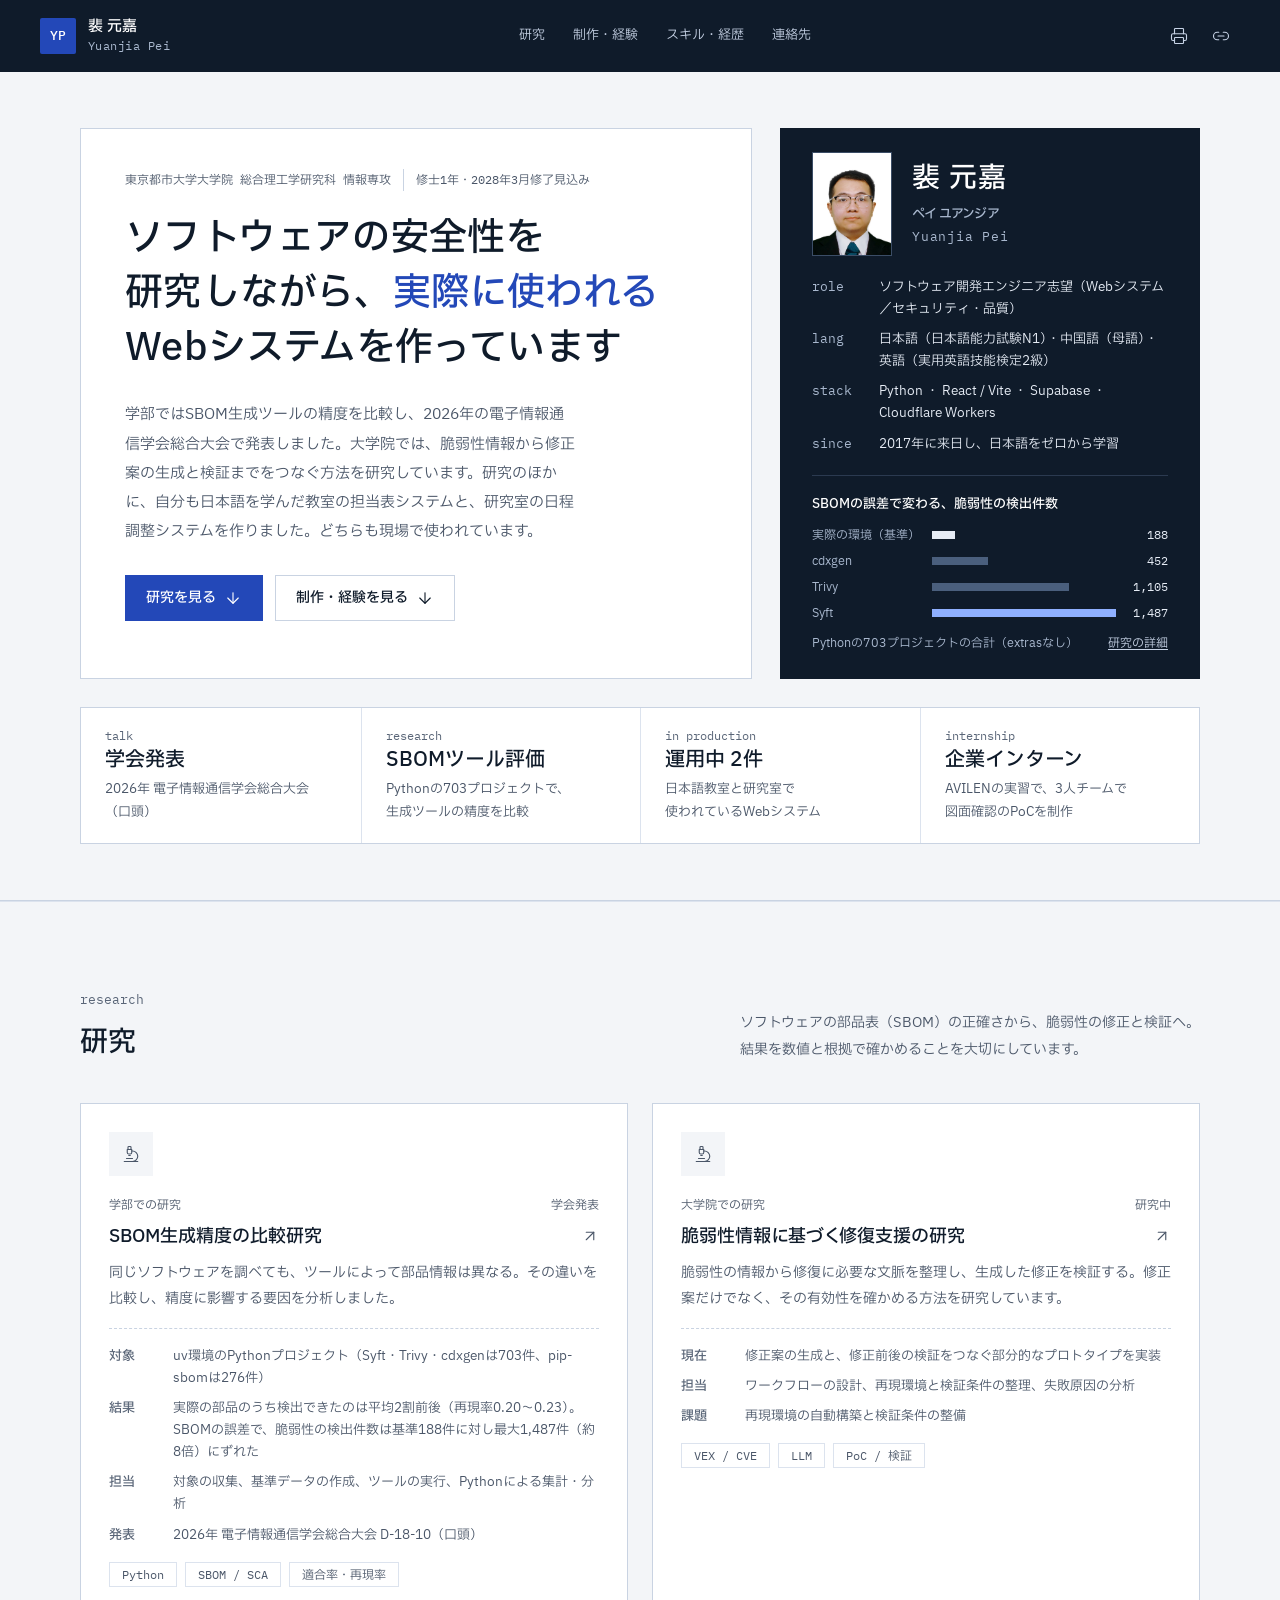
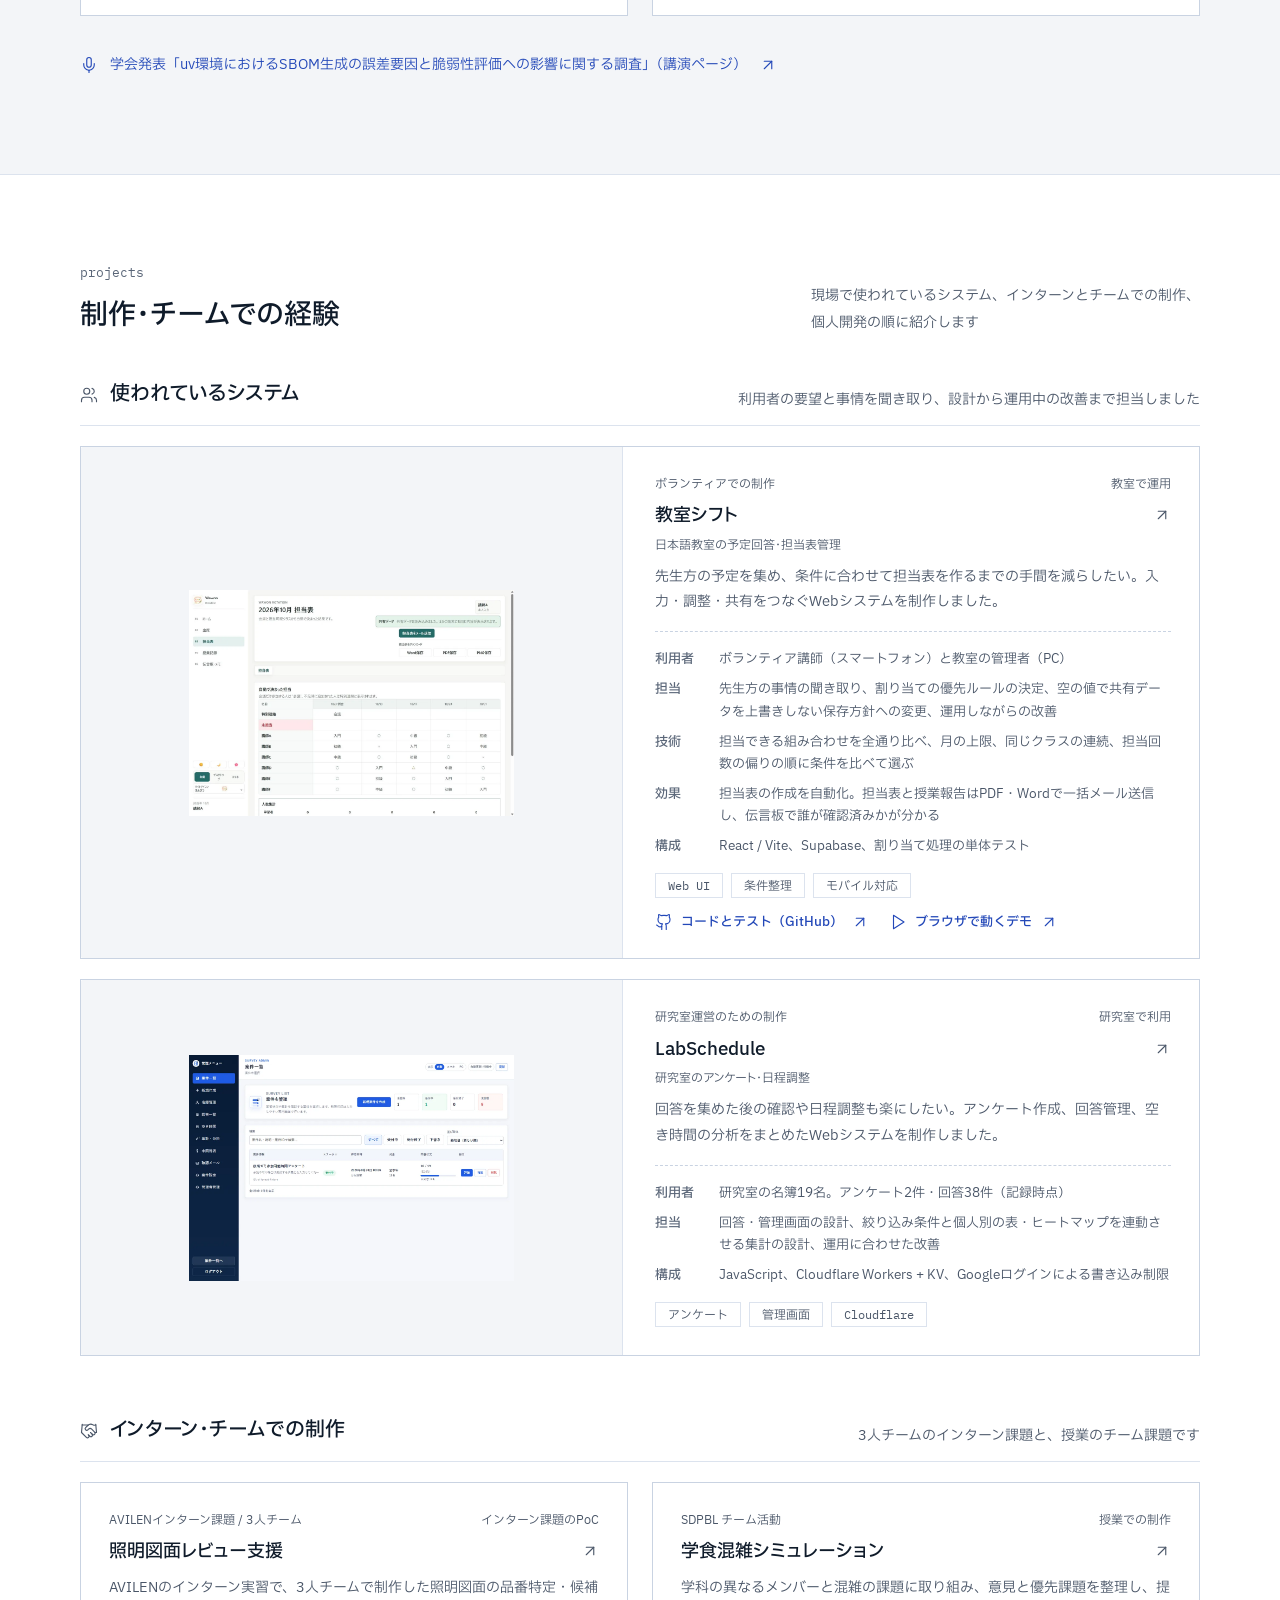
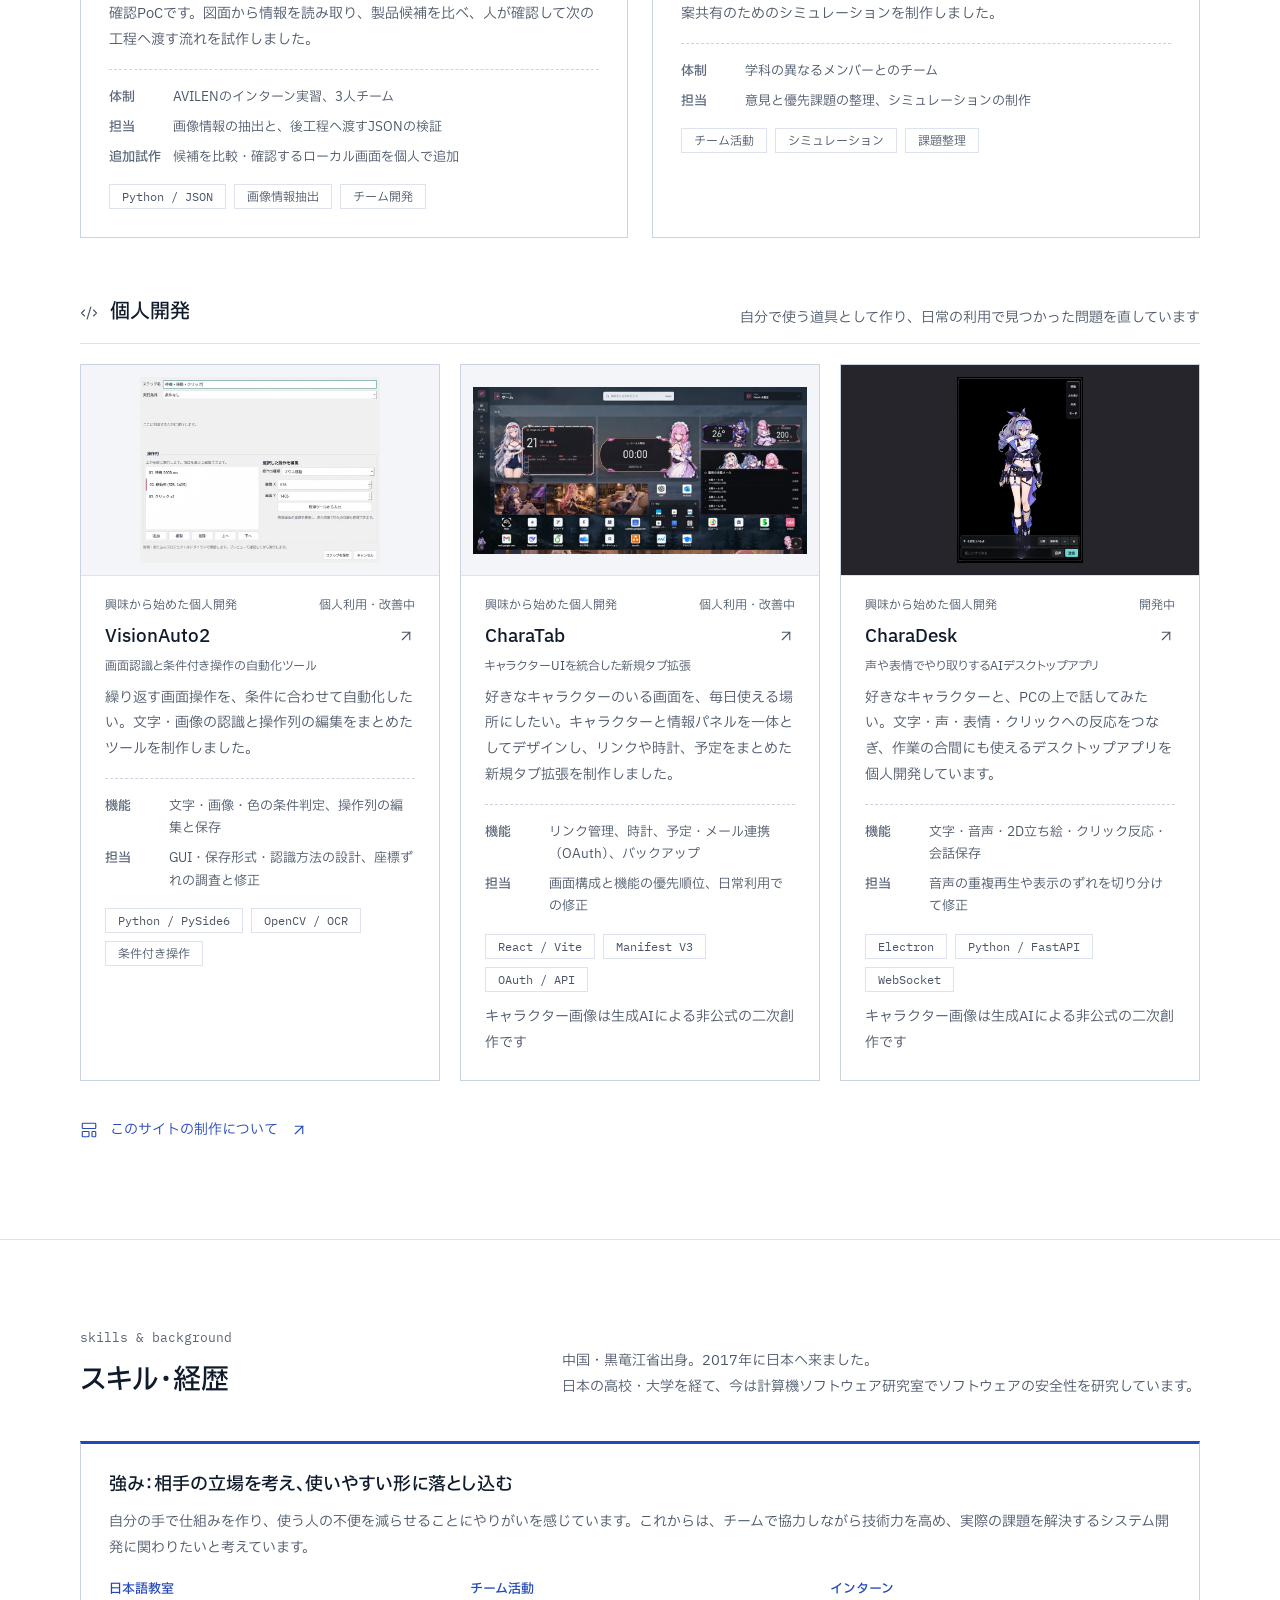
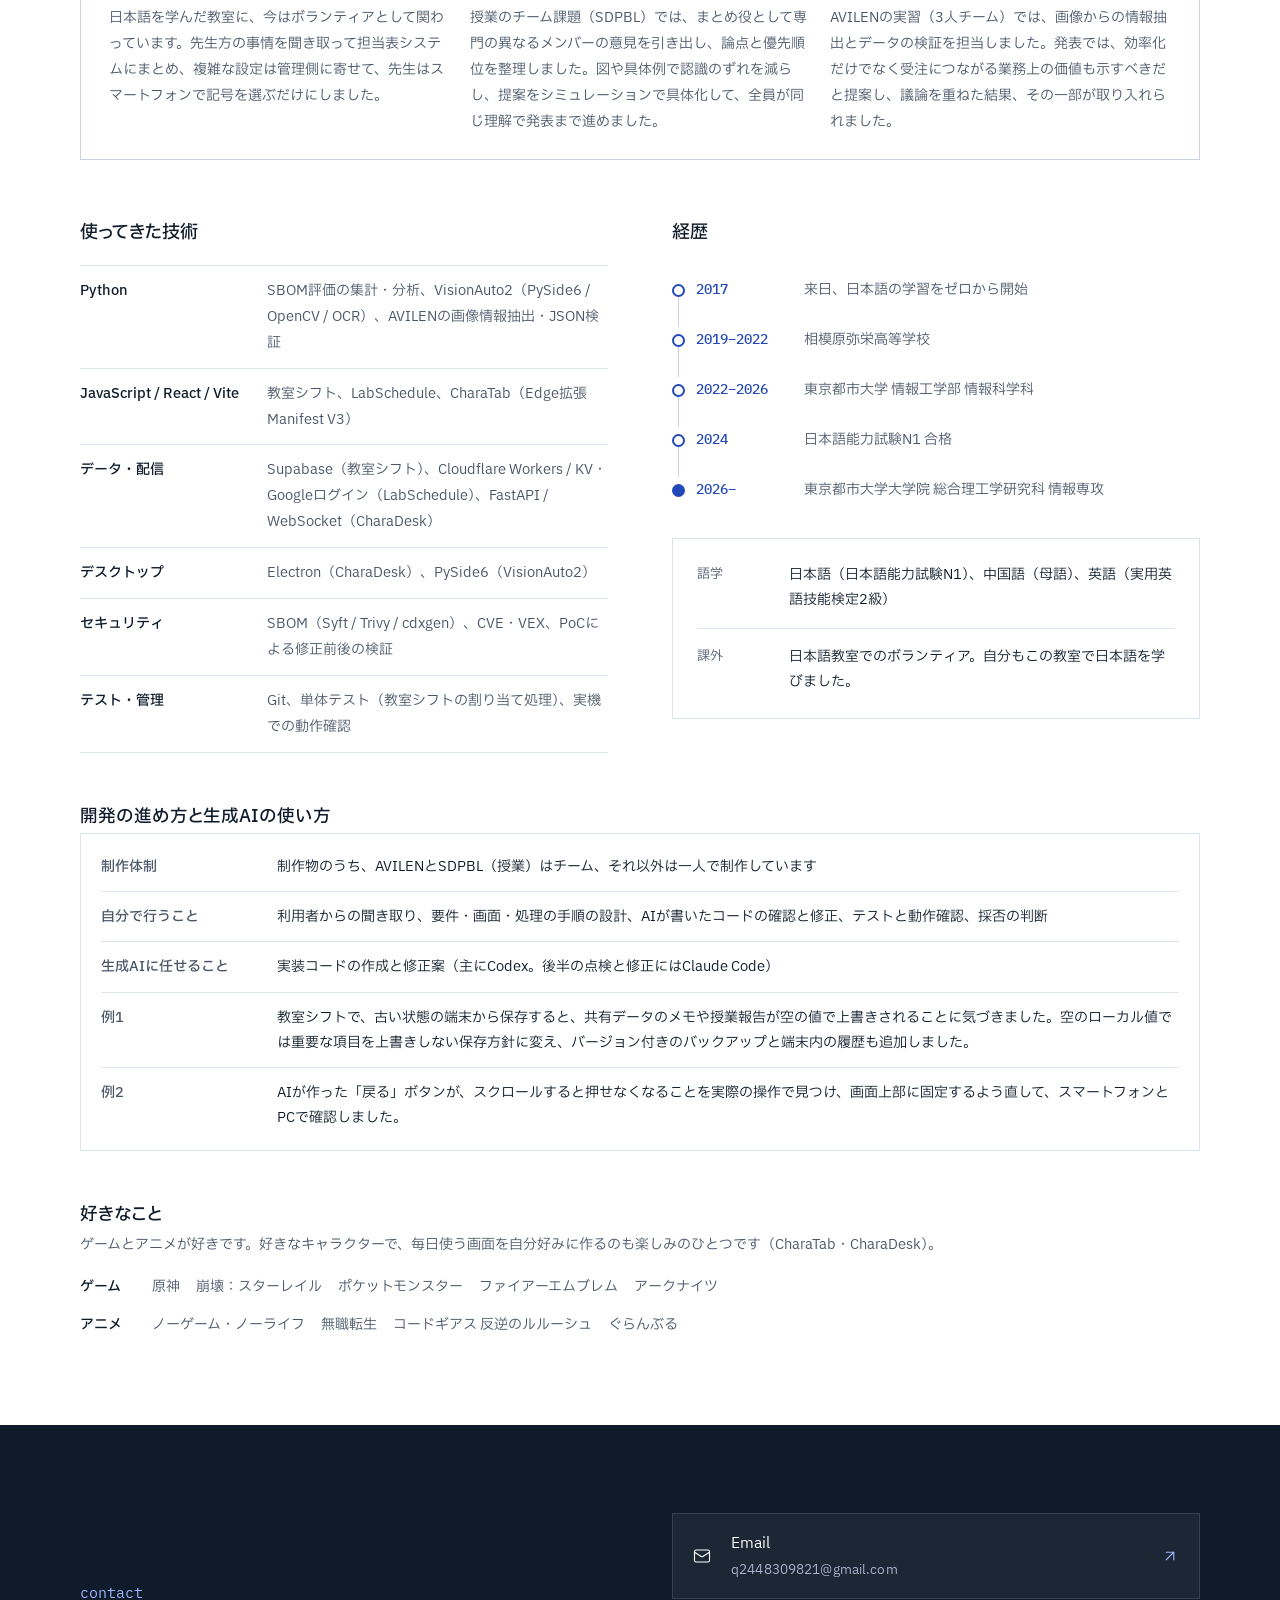
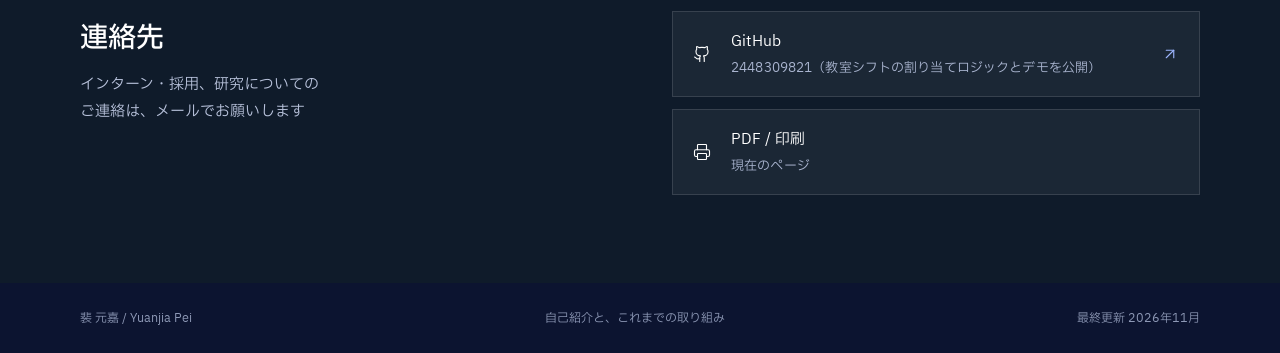
==== commit 1dd63a24: "Add vulnerability count chart and tidy profile section Show the thesis's vulnerability counts in the" ====
--- a/index.html
+++ b/index.html
@@ -1,13 +1,13 @@
 <!DOCTYPE html><html lang="ja"><head><meta charset="utf-8"><meta name="viewport" content="width=device-width,initial-scale=1"><meta name="description" content="裴 元嘉（東京都市大学大学院 情報専攻）の自己紹介。SBOMと脆弱性修復支援の研究、教室・研究室で使われているWebシステム、インターンと個人開発の制作物。"><meta name="theme-color" content="#496681"><title>裴 元嘉｜研究とものづくり</title>
 <meta property="og:type" content="profile"><meta property="og:title" content="裴 元嘉｜研究とものづくり"><meta property="og:description" content="裴 元嘉（東京都市大学大学院 情報専攻）の自己紹介。SBOMと脆弱性修復支援の研究、教室・研究室で使われているWebシステム、インターンと個人開発の制作物。"><meta property="og:url" content="https://2448309821.github.io/intro-page/"><meta property="og:image" content="https://2448309821.github.io/intro-page/assets/profile-photo.jpeg"><meta property="og:locale" content="ja_JP"><meta name="twitter:card" content="summary">
-<link rel="icon" href="data:image/svg+xml,%3Csvg xmlns='http://www.w3.org/2000/svg' viewBox='0 0 64 64'%3E%3Crect width='64' height='64' rx='8' fill='%23496681'/%3E%3Ctext x='32' y='41' text-anchor='middle' font-family='Arial' font-size='24' font-weight='700' fill='white'%3EYP%3C/text%3E%3C/svg%3E"><link rel="preconnect" href="https://fonts.googleapis.com"><link rel="preconnect" href="https://fonts.gstatic.com" crossorigin=""><link rel="stylesheet" href="https://fonts.googleapis.com/css2?family=IBM+Plex+Sans+JP:wght@400;500&amp;family=IBM+Plex+Mono:wght@400;500&amp;display=swap"><link rel="stylesheet" href="style.8b0954746d21.css"></head>
+<link rel="icon" href="data:image/svg+xml,%3Csvg xmlns='http://www.w3.org/2000/svg' viewBox='0 0 64 64'%3E%3Crect width='64' height='64' rx='8' fill='%23496681'/%3E%3Ctext x='32' y='41' text-anchor='middle' font-family='Arial' font-size='24' font-weight='700' fill='white'%3EYP%3C/text%3E%3C/svg%3E"><link rel="preconnect" href="https://fonts.googleapis.com"><link rel="preconnect" href="https://fonts.gstatic.com" crossorigin=""><link rel="stylesheet" href="https://fonts.googleapis.com/css2?family=IBM+Plex+Sans+JP:wght@400;500&amp;family=IBM+Plex+Mono:wght@400;500&amp;display=swap"><link rel="stylesheet" href="style.737b684ec5f4.css"></head>
 <body class="page-home"><a class="skip" href="#main">本文へ</a>
 <header class="site-header"><a class="wordmark" href="index.html"><span class="mark" aria-hidden="true">YP</span><span>裴 元嘉<small>Yuanjia Pei</small></span></a><nav aria-label="メインナビゲーション"><a href="index.html#research">研究</a><a href="index.html#development">制作・経験</a><a href="index.html#profile">スキル・経歴</a><a href="index.html#contact">連絡先</a></nav><div class="header-tools"><button class="icon-button" data-print="" title="PDF / 印刷" aria-label="PDF / 印刷"><svg xmlns="http://www.w3.org/2000/svg" width="24" height="24" viewBox="0 0 24 24" fill="none" stroke="currentColor" stroke-width="2" stroke-linecap="round" stroke-linejoin="round" class="lucide lucide-printer" aria-hidden="true" focusable="false"><path d="M6 18H4a2 2 0 0 1-2-2v-5a2 2 0 0 1 2-2h16a2 2 0 0 1 2 2v5a2 2 0 0 1-2 2h-2"></path><path d="M6 9V3a1 1 0 0 1 1-1h10a1 1 0 0 1 1 1v6"></path><rect x="6" y="14" width="12" height="8" rx="1"></rect></svg></button><button class="icon-button" data-share="" title="このページのリンクをコピー" aria-label="このページのリンクをコピー"><svg xmlns="http://www.w3.org/2000/svg" width="24" height="24" viewBox="0 0 24 24" fill="none" stroke="currentColor" stroke-width="2" stroke-linecap="round" stroke-linejoin="round" class="lucide lucide-link-2" aria-hidden="true" focusable="false"><path d="M9 17H7A5 5 0 0 1 7 7h2"></path><path d="M15 7h2a5 5 0 1 1 0 10h-2"></path><line x1="8" x2="16" y1="12" y2="12"></line></svg></button><button class="icon-button mobile-menu" data-menu="" title="メニュー" aria-label="メニュー" aria-expanded="false"><span data-icon-closed=""><svg xmlns="http://www.w3.org/2000/svg" width="24" height="24" viewBox="0 0 24 24" fill="none" stroke="currentColor" stroke-width="2" stroke-linecap="round" stroke-linejoin="round" class="lucide lucide-menu" aria-hidden="true" focusable="false"><line x1="4" x2="20" y1="12" y2="12"></line><line x1="4" x2="20" y1="6" y2="6"></line><line x1="4" x2="20" y1="18" y2="18"></line></svg></span><span data-icon-open="" hidden=""><svg xmlns="http://www.w3.org/2000/svg" width="24" height="24" viewBox="0 0 24 24" fill="none" stroke="currentColor" stroke-width="2" stroke-linecap="round" stroke-linejoin="round" class="lucide lucide-x" aria-hidden="true" focusable="false"><path d="M18 6 6 18"></path><path d="m6 6 12 12"></path></svg></span></button></div></header>
 <aside class="quick-rail" aria-label="ページ内ナビゲーション" data-quick-nav=""><span class="quick-rail-label">目次</span><a href="#research" data-quick-link="research"><span>01</span>研究</a><a href="#development" data-quick-link="development"><span>02</span>制作・経験</a><a href="#profile" data-quick-link="profile"><span>03</span>スキル・経歴</a><a href="#contact" data-quick-link="contact"><span>04</span>連絡先</a><button class="quick-top" data-top="" title="ページ上部へ戻る" aria-label="ページ上部へ戻る"><svg xmlns="http://www.w3.org/2000/svg" width="24" height="24" viewBox="0 0 24 24" fill="none" stroke="currentColor" stroke-width="2" stroke-linecap="round" stroke-linejoin="round" class="lucide lucide-arrow-up" aria-hidden="true" focusable="false"><path d="m5 12 7-7 7 7"></path><path d="M12 19V5"></path></svg></button></aside>
-<main id="main"><section class="intro"><div class="container intro-content"><div class="intro-copy"><p class="intro-affiliation">東京都市大学大学院 総合理工学研究科 情報専攻<span>修士1年・2028年3月修了見込み</span></p><p class="intro-lead">ソフトウェアの安全性を研究しながら、<em>実際に使われる</em>Webシステムを作っています</p><p class="intro-description">学部ではSBOM生成ツールの精度を比較し、2026年の電子情報通信学会総合大会で発表しました。大学院では、脆弱性情報から修正案の生成と検証までをつなぐ方法を研究しています。研究のほかに、自分も日本語を学んだ教室の担当表システムと、研究室の日程調整システムを作りました。どちらも現場で使われています。</p><div class="intro-paths"><a class="primary" href="#research">研究を見る<svg xmlns="http://www.w3.org/2000/svg" width="24" height="24" viewBox="0 0 24 24" fill="none" stroke="currentColor" stroke-width="2" stroke-linecap="round" stroke-linejoin="round" class="lucide lucide-arrow-down" aria-hidden="true" focusable="false"><path d="M12 5v14"></path><path d="m19 12-7 7-7-7"></path></svg></a><a href="#development">制作・経験を見る<svg xmlns="http://www.w3.org/2000/svg" width="24" height="24" viewBox="0 0 24 24" fill="none" stroke="currentColor" stroke-width="2" stroke-linecap="round" stroke-linejoin="round" class="lucide lucide-arrow-down" aria-hidden="true" focusable="false"><path d="M12 5v14"></path><path d="m19 12-7 7-7-7"></path></svg></a></div></div><aside class="intro-profile" aria-label="プロフィール"><div class="intro-identity"><img class="profile-photo" src="assets/profile-photo.jpeg" alt="裴 元嘉のプロフィール写真" width="450" height="600"><h1>裴 元嘉<small class="name-reading">ペイ ユアンジア</small><span>Yuanjia Pei</span></h1></div><dl class="profile-spec"><div><dt>role</dt><dd>ソフトウェア開発エンジニア志望（Webシステム／セキュリティ・品質）</dd></div><div><dt>lang</dt><dd>日本語（日本語能力試験N1）・中国語（母語）・英語（実用英語技能検定2級）</dd></div><div><dt>stack</dt><dd>Python ・ React / Vite ・ Supabase ・ Cloudflare Workers</dd></div><div><dt>since</dt><dd>2017年に来日し、日本語をゼロから学習</dd></div></dl></aside></div><div class="container"><dl class="intro-stats" aria-label="主な実績"><div><dt><span class="stat-key">talk</span>学会発表</dt><dd>2026年 電子情報通信学会総合大会（口頭）</dd></div><div><dt><span class="stat-key">research</span>SBOMツール評価</dt><dd>Pythonの703プロジェクトで、生成ツールの精度を比較</dd></div><div><dt><span class="stat-key">in production</span>運用中 2件</dt><dd>日本語教室と研究室で使われているWebシステム</dd></div><div><dt><span class="stat-key">internship</span>企業インターン</dt><dd>AVILENの実習で、3人チームで図面確認のPoCを制作</dd></div></dl></div></section>
+<main id="main"><section class="intro"><div class="container intro-content"><div class="intro-copy"><p class="intro-affiliation">東京都市大学大学院 総合理工学研究科 情報専攻<span>修士1年・2028年3月修了見込み</span></p><p class="intro-lead">ソフトウェアの安全性を研究しながら、<em>実際に使われる</em>Webシステムを作っています</p><p class="intro-description">学部ではSBOM生成ツールの精度を比較し、2026年の電子情報通信学会総合大会で発表しました。大学院では、脆弱性情報から修正案の生成と検証までをつなぐ方法を研究しています。研究のほかに、自分も日本語を学んだ教室の担当表システムと、研究室の日程調整システムを作りました。どちらも現場で使われています。</p><div class="intro-paths"><a class="primary" href="#research">研究を見る<svg xmlns="http://www.w3.org/2000/svg" width="24" height="24" viewBox="0 0 24 24" fill="none" stroke="currentColor" stroke-width="2" stroke-linecap="round" stroke-linejoin="round" class="lucide lucide-arrow-down" aria-hidden="true" focusable="false"><path d="M12 5v14"></path><path d="m19 12-7 7-7-7"></path></svg></a><a href="#development">制作・経験を見る<svg xmlns="http://www.w3.org/2000/svg" width="24" height="24" viewBox="0 0 24 24" fill="none" stroke="currentColor" stroke-width="2" stroke-linecap="round" stroke-linejoin="round" class="lucide lucide-arrow-down" aria-hidden="true" focusable="false"><path d="M12 5v14"></path><path d="m19 12-7 7-7-7"></path></svg></a></div></div><aside class="intro-profile" aria-label="プロフィール"><div class="intro-identity"><img class="profile-photo" src="assets/profile-photo.jpeg" alt="裴 元嘉のプロフィール写真" width="450" height="600"><h1>裴 元嘉<small class="name-reading">ペイ ユアンジア</small><span>Yuanjia Pei</span></h1></div><dl class="profile-spec"><div><dt>role</dt><dd>ソフトウェア開発エンジニア志望（Webシステム／セキュリティ・品質）</dd></div><div><dt>lang</dt><dd>日本語（日本語能力試験N1）・中国語（母語）・英語（実用英語技能検定2級）</dd></div><div><dt>stack</dt><dd>Python ・ React / Vite ・ Supabase ・ Cloudflare Workers</dd></div><div><dt>since</dt><dd>2017年に来日し、日本語をゼロから学習</dd></div></dl><figure class="vuln-chart"><figcaption>SBOMの誤差で変わる、脆弱性の検出件数</figcaption><dl><div class="base"><dt>実際の環境（基準）</dt><dd><span class="vuln-track"><span class="vuln-bar" style="width:12.6%"></span></span><span class="vuln-value">188</span></dd></div><div><dt>cdxgen</dt><dd><span class="vuln-track"><span class="vuln-bar" style="width:30.4%"></span></span><span class="vuln-value">452</span></dd></div><div><dt>Trivy</dt><dd><span class="vuln-track"><span class="vuln-bar" style="width:74.3%"></span></span><span class="vuln-value">1,105</span></dd></div><div class="peak"><dt>Syft</dt><dd><span class="vuln-track"><span class="vuln-bar" style="width:100.0%"></span></span><span class="vuln-value">1,487</span></dd></div></dl><p class="vuln-note">Pythonの703プロジェクトの合計（extrasなし）<a href="projects/sbom.html">研究の詳細</a></p></figure></aside></div><div class="container"><dl class="intro-stats" aria-label="主な実績"><div><dt><span class="stat-key">talk</span>学会発表</dt><dd>2026年 電子情報通信学会総合大会（口頭）</dd></div><div><dt><span class="stat-key">research</span>SBOMツール評価</dt><dd>Pythonの703プロジェクトで、生成ツールの精度を比較</dd></div><div><dt><span class="stat-key">in production</span>運用中 2件</dt><dd>日本語教室と研究室で使われているWebシステム</dd></div><div><dt><span class="stat-key">internship</span>企業インターン</dt><dd>AVILENの実習で、3人チームで図面確認のPoCを制作</dd></div></dl></div></section>
 <section id="research" class="section-band research-band"><div class="container"><div class="section-heading"><div><p class="section-kicker">research</p><h2>研究</h2></div><p>ソフトウェアの部品表（SBOM）の正確さから、脆弱性の修正と検証へ。<br>結果を数値と根拠で確かめることを大切にしています。</p></div><div class="work-grid"><article class="project-item text-project"><span class="project-symbol" aria-hidden="true"><svg xmlns="http://www.w3.org/2000/svg" width="24" height="24" viewBox="0 0 24 24" fill="none" stroke="currentColor" stroke-width="2" stroke-linecap="round" stroke-linejoin="round" class="lucide lucide-microscope" aria-hidden="true" focusable="false"><path d="M6 18h8"></path><path d="M3 22h18"></path><path d="M14 22a7 7 0 1 0 0-14h-1"></path><path d="M9 14h2"></path><path d="M9 12a2 2 0 0 1-2-2V6h6v4a2 2 0 0 1-2 2Z"></path><path d="M12 6V3a1 1 0 0 0-1-1H9a1 1 0 0 0-1 1v3"></path></svg></span><div class="item-meta"><span>学部での研究</span><span class="status">学会発表</span></div><h3><a href="projects/sbom.html"><span>SBOM生成精度の比較研究</span><svg xmlns="http://www.w3.org/2000/svg" width="24" height="24" viewBox="0 0 24 24" fill="none" stroke="currentColor" stroke-width="2" stroke-linecap="round" stroke-linejoin="round" class="lucide lucide-arrow-up-right" aria-hidden="true" focusable="false"><path d="M7 7h10v10"></path><path d="M7 17 17 7"></path></svg></a></h3><p>同じソフトウェアを調べても、ツールによって部品情報は異なる。その違いを比較し、精度に影響する要因を分析しました。</p><dl class="card-facts"><div><dt>対象</dt><dd>uv環境のPythonプロジェクト（Syft・Trivy・cdxgenは703件、pip-sbomは276件）</dd></div><div><dt>結果</dt><dd>実際の部品のうち検出できたのは平均2割前後（再現率0.20〜0.23）。SBOMの誤差で、脆弱性の検出件数は基準188件に対し最大1,487件（約8倍）にずれた</dd></div><div><dt>担当</dt><dd>対象の収集、基準データの作成、ツールの実行、Pythonによる集計・分析</dd></div><div><dt>発表</dt><dd>2026年 電子情報通信学会総合大会 D-18-10（口頭）</dd></div></dl><div class="tag-list"><span>Python</span><span>SBOM / SCA</span><span>適合率・再現率</span></div></article><article class="project-item text-project"><span class="project-symbol" aria-hidden="true"><svg xmlns="http://www.w3.org/2000/svg" width="24" height="24" viewBox="0 0 24 24" fill="none" stroke="currentColor" stroke-width="2" stroke-linecap="round" stroke-linejoin="round" class="lucide lucide-microscope" aria-hidden="true" focusable="false"><path d="M6 18h8"></path><path d="M3 22h18"></path><path d="M14 22a7 7 0 1 0 0-14h-1"></path><path d="M9 14h2"></path><path d="M9 12a2 2 0 0 1-2-2V6h6v4a2 2 0 0 1-2 2Z"></path><path d="M12 6V3a1 1 0 0 0-1-1H9a1 1 0 0 0-1 1v3"></path></svg></span><div class="item-meta"><span>大学院での研究</span><span class="status">研究中</span></div><h3><a href="projects/vex.html"><span>脆弱性情報に基づく修復支援の研究</span><svg xmlns="http://www.w3.org/2000/svg" width="24" height="24" viewBox="0 0 24 24" fill="none" stroke="currentColor" stroke-width="2" stroke-linecap="round" stroke-linejoin="round" class="lucide lucide-arrow-up-right" aria-hidden="true" focusable="false"><path d="M7 7h10v10"></path><path d="M7 17 17 7"></path></svg></a></h3><p>脆弱性の情報から修復に必要な文脈を整理し、生成した修正を検証する。修正案だけでなく、その有効性を確かめる方法を研究しています。</p><dl class="card-facts"><div><dt>現在</dt><dd>修正案の生成と、修正前後の検証をつなぐ部分的なプロトタイプを実装</dd></div><div><dt>担当</dt><dd>ワークフローの設計、再現環境と検証条件の整理、失敗原因の分析</dd></div><div><dt>課題</dt><dd>再現環境の自動構築と検証条件の整備</dd></div></dl><div class="tag-list"><span>VEX / CVE</span><span>LLM</span><span>PoC / 検証</span></div></article></div><a class="portfolio-link" href="https://pub.confit.atlas.jp/ja/event/general2026/presentation/D-18-10" target="_blank" rel="noopener noreferrer"><svg xmlns="http://www.w3.org/2000/svg" width="24" height="24" viewBox="0 0 24 24" fill="none" stroke="currentColor" stroke-width="2" stroke-linecap="round" stroke-linejoin="round" class="lucide lucide-mic" aria-hidden="true" focusable="false"><path d="M12 2a3 3 0 0 0-3 3v7a3 3 0 0 0 6 0V5a3 3 0 0 0-3-3Z"></path><path d="M19 10v2a7 7 0 0 1-14 0v-2"></path><line x1="12" x2="12" y1="19" y2="22"></line></svg>学会発表「uv環境におけるSBOM生成の誤差要因と脆弱性評価への影響に関する調査」（講演ページ）<svg xmlns="http://www.w3.org/2000/svg" width="24" height="24" viewBox="0 0 24 24" fill="none" stroke="currentColor" stroke-width="2" stroke-linecap="round" stroke-linejoin="round" class="lucide lucide-arrow-up-right" aria-hidden="true" focusable="false"><path d="M7 7h10v10"></path><path d="M7 17 17 7"></path></svg></a></div></section>
 <section id="development" class="section-band"><div class="container"><div class="section-heading"><div><p class="section-kicker">projects</p><h2>制作・チームでの経験</h2></div><p>現場で使われているシステム、インターンとチームでの制作、<br>個人開発の順に紹介します</p></div><div class="project-group-heading"><h3><svg xmlns="http://www.w3.org/2000/svg" width="24" height="24" viewBox="0 0 24 24" fill="none" stroke="currentColor" stroke-width="2" stroke-linecap="round" stroke-linejoin="round" class="lucide lucide-users" aria-hidden="true" focusable="false"><path d="M16 21v-2a4 4 0 0 0-4-4H6a4 4 0 0 0-4 4v2"></path><circle cx="9" cy="7" r="4"></circle><path d="M22 21v-2a4 4 0 0 0-3-3.87"></path><path d="M16 3.13a4 4 0 0 1 0 7.75"></path></svg>使われているシステム</h3><p>利用者の要望と事情を聞き取り、設計から運用中の改善まで担当しました</p></div><div class="practice-grid"><article class="project-item with-image"><a class="project-visual-link" href="projects/wawon.html" tabindex="-1" aria-hidden="true"><figure class="thumbnail"><div class="screenshot-frame schedule"><img class="project-screenshot" src="assets/screenshots/thumbs/wawon.webp" alt="教室シフトの実際の担当表画面。架空の講師AからFの担当を月ごとに確認。" width="1425" height="990" loading="lazy"></div></figure></a><div class="item-meta"><span>ボランティアでの制作</span><span class="status">教室で運用</span></div><h3><a href="projects/wawon.html"><span>教室シフト<small class="project-name-subtitle">日本語教室の予定回答・担当表管理</small></span><svg xmlns="http://www.w3.org/2000/svg" width="24" height="24" viewBox="0 0 24 24" fill="none" stroke="currentColor" stroke-width="2" stroke-linecap="round" stroke-linejoin="round" class="lucide lucide-arrow-up-right" aria-hidden="true" focusable="false"><path d="M7 7h10v10"></path><path d="M7 17 17 7"></path></svg></a></h3><p>先生方の予定を集め、条件に合わせて担当表を作るまでの手間を減らしたい。入力・調整・共有をつなぐWebシステムを制作しました。</p><dl class="card-facts"><div><dt>利用者</dt><dd>ボランティア講師（スマートフォン）と教室の管理者（PC）</dd></div><div><dt>担当</dt><dd>先生方の事情の聞き取り、割り当ての優先ルールの決定、空の値で共有データを上書きしない保存方針への変更、運用しながらの改善</dd></div><div><dt>技術</dt><dd>担当できる組み合わせを全通り比べ、月の上限、同じクラスの連続、担当回数の偏りの順に条件を比べて選ぶ</dd></div><div><dt>効果</dt><dd>担当表の作成を自動化。担当表と授業報告はPDF・Wordで一括メール送信し、伝言板で誰が確認済みかが分かる</dd></div><div><dt>構成</dt><dd>React / Vite、Supabase、割り当て処理の単体テスト</dd></div></dl><div class="tag-list"><span>Web UI</span><span>条件整理</span><span>モバイル対応</span></div><div class="card-code-links"><a class="card-code-link" href="https://github.com/2448309821/classroom-rotation-scheduler" target="_blank" rel="noopener noreferrer"><svg xmlns="http://www.w3.org/2000/svg" width="24" height="24" viewBox="0 0 24 24" fill="none" stroke="currentColor" stroke-width="2" stroke-linecap="round" stroke-linejoin="round" class="lucide lucide-github" aria-hidden="true" focusable="false"><path d="M15 22v-4a4.8 4.8 0 0 0-1-3.5c3 0 6-2 6-5.5.08-1.25-.27-2.48-1-3.5.28-1.15.28-2.35 0-3.5 0 0-1 0-3 1.5-2.64-.5-5.36-.5-8 0C6 2 5 2 5 2c-.3 1.15-.3 2.35 0 3.5A5.403 5.403 0 0 0 4 9c0 3.5 3 5.5 6 5.5-.39.49-.68 1.05-.85 1.65-.17.6-.22 1.23-.15 1.85v4"></path><path d="M9 18c-4.51 2-5-2-7-2"></path></svg>コードとテスト（GitHub）<svg xmlns="http://www.w3.org/2000/svg" width="24" height="24" viewBox="0 0 24 24" fill="none" stroke="currentColor" stroke-width="2" stroke-linecap="round" stroke-linejoin="round" class="lucide lucide-arrow-up-right" aria-hidden="true" focusable="false"><path d="M7 7h10v10"></path><path d="M7 17 17 7"></path></svg></a><a class="card-code-link" href="https://2448309821.github.io/classroom-rotation-scheduler/" target="_blank" rel="noopener noreferrer"><svg xmlns="http://www.w3.org/2000/svg" width="24" height="24" viewBox="0 0 24 24" fill="none" stroke="currentColor" stroke-width="2" stroke-linecap="round" stroke-linejoin="round" class="lucide lucide-play" aria-hidden="true" focusable="false"><polygon points="6 3 20 12 6 21 6 3"></polygon></svg>ブラウザで動くデモ<svg xmlns="http://www.w3.org/2000/svg" width="24" height="24" viewBox="0 0 24 24" fill="none" stroke="currentColor" stroke-width="2" stroke-linecap="round" stroke-linejoin="round" class="lucide lucide-arrow-up-right" aria-hidden="true" focusable="false"><path d="M7 7h10v10"></path><path d="M7 17 17 7"></path></svg></a></div></article><article class="project-item with-image"><a class="project-visual-link" href="projects/lab-survey.html" tabindex="-1" aria-hidden="true"><figure class="thumbnail"><div class="screenshot-frame survey"><img class="project-screenshot" src="assets/screenshots/thumbs/lab-survey-list.webp" alt="研究室日程調整システムの実際の案件一覧画面。架空のアンケートの回答状況を一覧で確認。" width="1440" height="1000" loading="lazy"></div></figure></a><div class="item-meta"><span>研究室運営のための制作</span><span class="status">研究室で利用</span></div><h3><a href="projects/lab-survey.html"><span>LabSchedule<small class="project-name-subtitle">研究室のアンケート・日程調整</small></span><svg xmlns="http://www.w3.org/2000/svg" width="24" height="24" viewBox="0 0 24 24" fill="none" stroke="currentColor" stroke-width="2" stroke-linecap="round" stroke-linejoin="round" class="lucide lucide-arrow-up-right" aria-hidden="true" focusable="false"><path d="M7 7h10v10"></path><path d="M7 17 17 7"></path></svg></a></h3><p>回答を集めた後の確認や日程調整も楽にしたい。アンケート作成、回答管理、空き時間の分析をまとめたWebシステムを制作しました。</p><dl class="card-facts"><div><dt>利用者</dt><dd>研究室の名簿19名。アンケート2件・回答38件（記録時点）</dd></div><div><dt>担当</dt><dd>回答・管理画面の設計、絞り込み条件と個人別の表・ヒートマップを連動させる集計の設計、運用に合わせた改善</dd></div><div><dt>構成</dt><dd>JavaScript、Cloudflare Workers + KV、Googleログインによる書き込み制限</dd></div></dl><div class="tag-list"><span>アンケート</span><span>管理画面</span><span>Cloudflare</span></div></article></div><div class="project-group-heading"><h3><svg xmlns="http://www.w3.org/2000/svg" width="24" height="24" viewBox="0 0 24 24" fill="none" stroke="currentColor" stroke-width="2" stroke-linecap="round" stroke-linejoin="round" class="lucide lucide-handshake" aria-hidden="true" focusable="false"><path d="m11 17 2 2a1 1 0 1 0 3-3"></path><path d="m14 14 2.5 2.5a1 1 0 1 0 3-3l-3.88-3.88a3 3 0 0 0-4.24 0l-.88.88a1 1 0 1 1-3-3l2.81-2.81a5.79 5.79 0 0 1 7.06-.87l.47.28a2 2 0 0 0 1.42.25L21 4"></path><path d="m21 3 1 11h-2"></path><path d="M3 3 2 14l6.5 6.5a1 1 0 1 0 3-3"></path><path d="M3 4h8"></path></svg>インターン・チームでの制作</h3><p>3人チームのインターン課題と、授業のチーム課題です</p></div><div class="work-grid team-grid"><article class="project-item text-project"><div class="item-meta"><span>AVILENインターン課題 / 3人チーム</span><span class="status">インターン課題のPoC</span></div><h3><a href="projects/avilen.html"><span>照明図面レビュー支援</span><svg xmlns="http://www.w3.org/2000/svg" width="24" height="24" viewBox="0 0 24 24" fill="none" stroke="currentColor" stroke-width="2" stroke-linecap="round" stroke-linejoin="round" class="lucide lucide-arrow-up-right" aria-hidden="true" focusable="false"><path d="M7 7h10v10"></path><path d="M7 17 17 7"></path></svg></a></h3><p>AVILENのインターン実習で、3人チームで制作した照明図面の品番特定・候補確認PoCです。図面から情報を読み取り、製品候補を比べ、人が確認して次の工程へ渡す流れを試作しました。</p><dl class="card-facts"><div><dt>体制</dt><dd>AVILENのインターン実習、3人チーム</dd></div><div><dt>担当</dt><dd>画像情報の抽出と、後工程へ渡すJSONの検証</dd></div><div><dt>追加試作</dt><dd>候補を比較・確認するローカル画面を個人で追加</dd></div></dl><div class="tag-list"><span>Python / JSON</span><span>画像情報抽出</span><span>チーム開発</span></div></article><article class="project-item text-project"><span class="project-symbol" aria-hidden="true"><svg xmlns="http://www.w3.org/2000/svg" width="24" height="24" viewBox="0 0 24 24" fill="none" stroke="currentColor" stroke-width="2" stroke-linecap="round" stroke-linejoin="round" class="lucide lucide-code-2" aria-hidden="true" focusable="false"><path d="m18 16 4-4-4-4"></path><path d="m6 8-4 4 4 4"></path><path d="m14.5 4-5 16"></path></svg></span><div class="item-meta"><span>SDPBL チーム活動</span><span class="status">授業での制作</span></div><h3><a href="projects/sdpbl.html"><span>学食混雑シミュレーション</span><svg xmlns="http://www.w3.org/2000/svg" width="24" height="24" viewBox="0 0 24 24" fill="none" stroke="currentColor" stroke-width="2" stroke-linecap="round" stroke-linejoin="round" class="lucide lucide-arrow-up-right" aria-hidden="true" focusable="false"><path d="M7 7h10v10"></path><path d="M7 17 17 7"></path></svg></a></h3><p>学科の異なるメンバーと混雑の課題に取り組み、意見と優先課題を整理し、提案共有のためのシミュレーションを制作しました。</p><dl class="card-facts"><div><dt>体制</dt><dd>学科の異なるメンバーとのチーム</dd></div><div><dt>担当</dt><dd>意見と優先課題の整理、シミュレーションの制作</dd></div></dl><div class="tag-list"><span>チーム活動</span><span>シミュレーション</span><span>課題整理</span></div></article></div><div class="project-group-heading"><h3><svg xmlns="http://www.w3.org/2000/svg" width="24" height="24" viewBox="0 0 24 24" fill="none" stroke="currentColor" stroke-width="2" stroke-linecap="round" stroke-linejoin="round" class="lucide lucide-code-2" aria-hidden="true" focusable="false"><path d="m18 16 4-4-4-4"></path><path d="m6 8-4 4 4 4"></path><path d="m14.5 4-5 16"></path></svg>個人開発</h3><p>自分で使う道具として作り、日常の利用で見つかった問題を直しています</p></div><div class="work-grid personal-grid"><article class="project-item with-image"><a class="project-visual-link" href="projects/visionauto.html" tabindex="-1" aria-hidden="true"><figure class="thumbnail"><div class="screenshot-frame ocr"><img class="project-screenshot" src="assets/screenshots/thumbs/visionauto-ja.webp" alt="VisionAuto2の操作列エディターの日本語表記版。待機、マウス移動、クリックを順番に編集する画面。" width="1426" height="1103" loading="lazy"></div></figure></a><div class="item-meta"><span>興味から始めた個人開発</span><span class="status">個人利用・改善中</span></div><h3><a href="projects/visionauto.html"><span>VisionAuto2<small class="project-name-subtitle">画面認識と条件付き操作の自動化ツール</small></span><svg xmlns="http://www.w3.org/2000/svg" width="24" height="24" viewBox="0 0 24 24" fill="none" stroke="currentColor" stroke-width="2" stroke-linecap="round" stroke-linejoin="round" class="lucide lucide-arrow-up-right" aria-hidden="true" focusable="false"><path d="M7 7h10v10"></path><path d="M7 17 17 7"></path></svg></a></h3><p>繰り返す画面操作を、条件に合わせて自動化したい。文字・画像の認識と操作列の編集をまとめたツールを制作しました。</p><dl class="card-facts"><div><dt>機能</dt><dd>文字・画像・色の条件判定、操作列の編集と保存</dd></div><div><dt>担当</dt><dd>GUI・保存形式・認識方法の設計、座標ずれの調査と修正</dd></div></dl><div class="tag-list"><span>Python / PySide6</span><span>OpenCV / OCR</span><span>条件付き操作</span></div></article><article class="project-item with-image"><a class="project-visual-link" href="projects/custom-tab.html" tabindex="-1" aria-hidden="true"><figure class="thumbnail"><div class="screenshot-frame tab"><img class="project-screenshot" src="assets/screenshots/thumbs/custom-tab-ja.webp" alt="CharaTabの日本語表記版。リンク、カレンダー、時計、未接続のメール欄を配置。" width="1774" height="887" loading="lazy"></div></figure></a><div class="item-meta"><span>興味から始めた個人開発</span><span class="status">個人利用・改善中</span></div><h3><a href="projects/custom-tab.html"><span>CharaTab<small class="project-name-subtitle">キャラクターUIを統合した新規タブ拡張</small></span><svg xmlns="http://www.w3.org/2000/svg" width="24" height="24" viewBox="0 0 24 24" fill="none" stroke="currentColor" stroke-width="2" stroke-linecap="round" stroke-linejoin="round" class="lucide lucide-arrow-up-right" aria-hidden="true" focusable="false"><path d="M7 7h10v10"></path><path d="M7 17 17 7"></path></svg></a></h3><p>好きなキャラクターのいる画面を、毎日使える場所にしたい。キャラクターと情報パネルを一体としてデザインし、リンクや時計、予定をまとめた新規タブ拡張を制作しました。</p><dl class="card-facts"><div><dt>機能</dt><dd>リンク管理、時計、予定・メール連携（OAuth）、バックアップ</dd></div><div><dt>担当</dt><dd>画面構成と機能の優先順位、日常利用での修正</dd></div></dl><div class="tag-list"><span>React / Vite</span><span>Manifest V3</span><span>OAuth / API</span></div><p class="card-rights">キャラクター画像は生成AIによる非公式の二次創作です</p></article><article class="project-item with-image"><a class="project-visual-link" href="projects/desktop-companion.html" tabindex="-1" aria-hidden="true"><figure class="thumbnail"><div class="screenshot-frame companion"><img class="project-screenshot" src="assets/screenshots/thumbs/desktop-companion-ja.webp" alt="CharaDeskの待機画面の日本語表記版。2Dキャラクター、操作メニュー、会話入力欄。" width="1034" height="1521" loading="lazy"></div></figure></a><div class="item-meta"><span>興味から始めた個人開発</span><span class="status">開発中</span></div><h3><a href="projects/desktop-companion.html"><span>CharaDesk<small class="project-name-subtitle">声や表情でやり取りするAIデスクトップアプリ</small></span><svg xmlns="http://www.w3.org/2000/svg" width="24" height="24" viewBox="0 0 24 24" fill="none" stroke="currentColor" stroke-width="2" stroke-linecap="round" stroke-linejoin="round" class="lucide lucide-arrow-up-right" aria-hidden="true" focusable="false"><path d="M7 7h10v10"></path><path d="M7 17 17 7"></path></svg></a></h3><p>好きなキャラクターと、PCの上で話してみたい。文字・声・表情・クリックへの反応をつなぎ、作業の合間にも使えるデスクトップアプリを個人開発しています。</p><dl class="card-facts"><div><dt>機能</dt><dd>文字・音声・2D立ち絵・クリック反応・会話保存</dd></div><div><dt>担当</dt><dd>音声の重複再生や表示のずれを切り分けて修正</dd></div></dl><div class="tag-list"><span>Electron</span><span>Python / FastAPI</span><span>WebSocket</span></div><p class="card-rights">キャラクター画像は生成AIによる非公式の二次創作です</p></article></div><a class="portfolio-link" href="projects/portfolio.html"><svg xmlns="http://www.w3.org/2000/svg" width="24" height="24" viewBox="0 0 24 24" fill="none" stroke="currentColor" stroke-width="2" stroke-linecap="round" stroke-linejoin="round" class="lucide lucide-layout-template" aria-hidden="true" focusable="false"><rect width="18" height="7" x="3" y="3" rx="1"></rect><rect width="9" height="7" x="3" y="14" rx="1"></rect><rect width="5" height="7" x="16" y="14" rx="1"></rect></svg>このサイトの制作について<svg xmlns="http://www.w3.org/2000/svg" width="24" height="24" viewBox="0 0 24 24" fill="none" stroke="currentColor" stroke-width="2" stroke-linecap="round" stroke-linejoin="round" class="lucide lucide-arrow-up-right" aria-hidden="true" focusable="false"><path d="M7 7h10v10"></path><path d="M7 17 17 7"></path></svg></a></div></section>
-<section id="profile" class="section-band profile-band"><div class="container"><div class="section-heading"><div><p class="section-kicker">skills &amp; background</p><h2>スキル・経歴</h2></div><p>中国・黒竜江省出身。2017年に日本へ来ました。<br>日本の高校・大学を経て、今は計算機ソフトウェア研究室でソフトウェアの安全性を研究しています。</p></div><div class="strengths"><h3>強み：相手の立場を考え、使いやすい形に落とし込む</h3><p class="strengths-lead">自分の手で仕組みを作り、使う人の不便を減らせることにやりがいを感じています。これからは、チームで協力しながら技術力を高め、実際の課題を解決するシステム開発に関わりたいと考えています。</p><dl><div><dt>日本語教室</dt><dd>日本語を学んだ教室に、今はボランティアとして関わっています。先生方の事情を聞き取って担当表システムにまとめ、複雑な設定は管理側に寄せて、先生はスマートフォンで記号を選ぶだけにしました。</dd></div><div><dt>チーム活動</dt><dd>授業のチーム課題（SDPBL）では、まとめ役として専門の異なるメンバーの意見を引き出し、論点と優先順位を整理しました。図や具体例で認識のずれを減らし、提案をシミュレーションで具体化して、全員が同じ理解で発表まで進めました。</dd></div><div><dt>インターン</dt><dd>AVILENの実習（3人チーム）では、画像からの情報抽出とデータの検証を担当しました。発表では、効率化だけでなく受注につながる業務上の価値も示すべきだと提案し、議論を重ねた結果、その一部が取り入れられました。</dd></div></dl></div><div class="background-skills"><div><h3>使ってきた技術</h3><div class="skill-rows"><div><strong>Python</strong><span>SBOM評価の集計・分析、VisionAuto2（PySide6 / OpenCV / OCR）、AVILENの画像情報抽出・JSON検証</span></div><div><strong>JavaScript / React / Vite</strong><span>教室シフト、LabSchedule、CharaTab（Edge拡張 Manifest V3）</span></div><div><strong>データ・配信</strong><span>Supabase（教室シフト）、Cloudflare Workers / KV・Googleログイン（LabSchedule）、FastAPI / WebSocket（CharaDesk）</span></div><div><strong>デスクトップ</strong><span>Electron（CharaDesk）、PySide6（VisionAuto2）</span></div><div><strong>セキュリティ</strong><span>SBOM（Syft / Trivy / cdxgen）、CVE・VEX、PoCによる修正前後の検証</span></div><div><strong>テスト・管理</strong><span>Git、単体テスト（教室シフトの割り当て処理）、実機での動作確認</span></div></div><h3 class="workflow-heading">開発の進め方と生成AIの使い方</h3><dl class="workflow-list"><div><dt>制作体制</dt><dd>制作物のうち、AVILENとSDPBL（授業）はチーム、それ以外は一人で制作しています</dd></div><div><dt>自分で行うこと</dt><dd>利用者からの聞き取り、要件・画面・処理の手順の設計、AIが書いたコードの確認と修正、テストと動作確認、採否の判断</dd></div><div><dt>生成AIに任せること</dt><dd>実装コードの作成と修正案（主にCodex。後半の点検と修正にはClaude Code）</dd></div><div><dt>例1</dt><dd>教室シフトで、古い状態の端末から保存すると、共有データのメモや授業報告が空の値で上書きされることに気づきました。空のローカル値では重要な項目を上書きしない保存方針に変え、バージョン付きのバックアップと端末内の履歴も追加しました。</dd></div><div><dt>例2</dt><dd>AIが作った「戻る」ボタンが、スクロールすると押せなくなることを実際の操作で見つけ、画面上部に固定するよう直して、スマートフォンとPCで確認しました。</dd></div></dl></div><div><h3>経歴</h3><ol class="life-timeline"><li><time>2017</time><span>来日、日本語の学習をゼロから開始</span></li><li><time>2019–2022</time><span>相模原弥栄高等学校</span></li><li><time>2022–2026</time><span>東京都市大学 情報工学部 情報科学科</span></li><li><time>2024</time><span>日本語能力試験N1 合格</span></li><li><time>2026–</time><span>東京都市大学大学院 総合理工学研究科 情報専攻</span></li></ol><dl class="profile-facts"><div><dt>語学</dt><dd>日本語（日本語能力試験N1）、中国語（母語）、英語（実用英語技能検定2級）</dd></div><div><dt>課外</dt><dd>日本語教室でのボランティア。自分もこの教室で日本語を学びました。</dd></div></dl><div id="interests" class="profile-interests"><h3>好きなこと</h3><p>ゲームとアニメが好きです。好きなキャラクターで、毎日使う画面を自分好みに作るのも楽しみのひとつです（CharaTab・CharaDesk）。</p><ul class="interest-list"><li class="interest-expandable"><details><summary><svg xmlns="http://www.w3.org/2000/svg" width="24" height="24" viewBox="0 0 24 24" fill="none" stroke="currentColor" stroke-width="2" stroke-linecap="round" stroke-linejoin="round" class="lucide lucide-gamepad-2" aria-hidden="true" focusable="false"><line x1="6" x2="10" y1="11" y2="11"></line><line x1="8" x2="8" y1="9" y2="13"></line><line x1="15" x2="15.01" y1="12" y2="12"></line><line x1="18" x2="18.01" y1="10" y2="10"></line><path d="M17.32 5H6.68a4 4 0 0 0-3.978 3.59c-.006.052-.01.101-.017.152C2.604 9.416 2 14.456 2 16a3 3 0 0 0 3 3c1 0 1.5-.5 2-1l1.414-1.414A2 2 0 0 1 9.828 16h4.344a2 2 0 0 1 1.414.586L17 18c.5.5 1 1 2 1a3 3 0 0 0 3-3c0-1.545-.604-6.584-.685-7.258-.007-.05-.011-.1-.017-.151A4 4 0 0 0 17.32 5z"></path></svg><span>ゲーム</span><small>5作品</small><svg xmlns="http://www.w3.org/2000/svg" width="24" height="24" viewBox="0 0 24 24" fill="none" stroke="currentColor" stroke-width="2" stroke-linecap="round" stroke-linejoin="round" class="lucide lucide-chevron-down" aria-hidden="true" focusable="false"><path d="m6 9 6 6 6-6"></path></svg></summary><div class="interest-content"><p>好きなゲーム</p><ul><li>原神</li><li>崩壊：スターレイル</li><li>ポケットモンスター</li><li>ファイアーエムブレム</li><li>アークナイツ</li></ul></div></details></li><li class="interest-expandable"><details><summary><svg xmlns="http://www.w3.org/2000/svg" width="24" height="24" viewBox="0 0 24 24" fill="none" stroke="currentColor" stroke-width="2" stroke-linecap="round" stroke-linejoin="round" class="lucide lucide-tv" aria-hidden="true" focusable="false"><rect width="20" height="15" x="2" y="7" rx="2" ry="2"></rect><polyline points="17 2 12 7 7 2"></polyline></svg><span>アニメ</span><small>4作品</small><svg xmlns="http://www.w3.org/2000/svg" width="24" height="24" viewBox="0 0 24 24" fill="none" stroke="currentColor" stroke-width="2" stroke-linecap="round" stroke-linejoin="round" class="lucide lucide-chevron-down" aria-hidden="true" focusable="false"><path d="m6 9 6 6 6-6"></path></svg></summary><div class="interest-content"><p>好きなアニメ</p><ul><li>ノーゲーム・ノーライフ</li><li>無職転生</li><li>コードギアス <span class="interest-subtitle">反逆のルルーシュ</span></li><li>ぐらんぶる</li></ul></div></details></li></ul></div></div></div></div></section>
-<section id="contact" class="section-band contact-band"><div class="container contact-layout"><div><p class="section-kicker">contact</p><h2>連絡先</h2><p>インターン・採用、研究についてのご連絡は、メールでお願いします</p></div><div class="contact-links"><a href="mailto:q2448309821@gmail.com"><svg xmlns="http://www.w3.org/2000/svg" width="24" height="24" viewBox="0 0 24 24" fill="none" stroke="currentColor" stroke-width="2" stroke-linecap="round" stroke-linejoin="round" class="lucide lucide-mail" aria-hidden="true" focusable="false"><rect width="20" height="16" x="2" y="4" rx="2"></rect><path d="m22 7-8.97 5.7a1.94 1.94 0 0 1-2.06 0L2 7"></path></svg><span>Email<small>q2448309821@gmail.com</small></span><svg xmlns="http://www.w3.org/2000/svg" width="24" height="24" viewBox="0 0 24 24" fill="none" stroke="currentColor" stroke-width="2" stroke-linecap="round" stroke-linejoin="round" class="lucide lucide-arrow-up-right" aria-hidden="true" focusable="false"><path d="M7 7h10v10"></path><path d="M7 17 17 7"></path></svg></a><a href="https://github.com/2448309821" target="_blank" rel="noopener noreferrer"><svg xmlns="http://www.w3.org/2000/svg" width="24" height="24" viewBox="0 0 24 24" fill="none" stroke="currentColor" stroke-width="2" stroke-linecap="round" stroke-linejoin="round" class="lucide lucide-github" aria-hidden="true" focusable="false"><path d="M15 22v-4a4.8 4.8 0 0 0-1-3.5c3 0 6-2 6-5.5.08-1.25-.27-2.48-1-3.5.28-1.15.28-2.35 0-3.5 0 0-1 0-3 1.5-2.64-.5-5.36-.5-8 0C6 2 5 2 5 2c-.3 1.15-.3 2.35 0 3.5A5.403 5.403 0 0 0 4 9c0 3.5 3 5.5 6 5.5-.39.49-.68 1.05-.85 1.65-.17.6-.22 1.23-.15 1.85v4"></path><path d="M9 18c-4.51 2-5-2-7-2"></path></svg><span>GitHub<small>2448309821（教室シフトの割り当てロジックとデモを公開）</small></span><svg xmlns="http://www.w3.org/2000/svg" width="24" height="24" viewBox="0 0 24 24" fill="none" stroke="currentColor" stroke-width="2" stroke-linecap="round" stroke-linejoin="round" class="lucide lucide-arrow-up-right" aria-hidden="true" focusable="false"><path d="M7 7h10v10"></path><path d="M7 17 17 7"></path></svg></a><button data-print=""><svg xmlns="http://www.w3.org/2000/svg" width="24" height="24" viewBox="0 0 24 24" fill="none" stroke="currentColor" stroke-width="2" stroke-linecap="round" stroke-linejoin="round" class="lucide lucide-printer" aria-hidden="true" focusable="false"><path d="M6 18H4a2 2 0 0 1-2-2v-5a2 2 0 0 1 2-2h16a2 2 0 0 1 2 2v5a2 2 0 0 1-2 2h-2"></path><path d="M6 9V3a1 1 0 0 1 1-1h10a1 1 0 0 1 1 1v6"></path><rect x="6" y="14" width="12" height="8" rx="1"></rect></svg><span>PDF / 印刷<small>現在のページ</small></span></button></div></div></section></main><p class="toast" data-toast="" role="status" aria-live="polite"></p><footer class="site-footer"><div class="container footer-inner"><a href="index.html">裴 元嘉 / Yuanjia Pei</a><span>自己紹介と、これまでの取り組み</span><small>最終更新 2026年10月</small></div></footer>
+<section id="profile" class="section-band profile-band"><div class="container"><div class="section-heading"><div><p class="section-kicker">skills &amp; background</p><h2>スキル・経歴</h2></div><p>中国・黒竜江省出身。2017年に日本へ来ました。<br>日本の高校・大学を経て、今は計算機ソフトウェア研究室でソフトウェアの安全性を研究しています。</p></div><div class="strengths"><h3>強み：相手の立場を考え、使いやすい形に落とし込む</h3><p class="strengths-lead">自分の手で仕組みを作り、使う人の不便を減らせることにやりがいを感じています。これからは、チームで協力しながら技術力を高め、実際の課題を解決するシステム開発に関わりたいと考えています。</p><dl><div><dt>日本語教室</dt><dd>日本語を学んだ教室に、今はボランティアとして関わっています。先生方の事情を聞き取って担当表システムにまとめ、複雑な設定は管理側に寄せて、先生はスマートフォンで記号を選ぶだけにしました。</dd></div><div><dt>チーム活動</dt><dd>授業のチーム課題（SDPBL）では、まとめ役として専門の異なるメンバーの意見を引き出し、論点と優先順位を整理しました。図や具体例で認識のずれを減らし、提案をシミュレーションで具体化して、全員が同じ理解で発表まで進めました。</dd></div><div><dt>インターン</dt><dd>AVILENの実習（3人チーム）では、画像からの情報抽出とデータの検証を担当しました。発表では、効率化だけでなく受注につながる業務上の価値も示すべきだと提案し、議論を重ねた結果、その一部が取り入れられました。</dd></div></dl></div><div class="background-skills"><div><h3>使ってきた技術</h3><div class="skill-rows"><div><strong>Python</strong><span>SBOM評価の集計・分析、VisionAuto2（PySide6 / OpenCV / OCR）、AVILENの画像情報抽出・JSON検証</span></div><div><strong>JavaScript / React / Vite</strong><span>教室シフト、LabSchedule、CharaTab（Edge拡張 Manifest V3）</span></div><div><strong>データ・配信</strong><span>Supabase（教室シフト）、Cloudflare Workers / KV・Googleログイン（LabSchedule）、FastAPI / WebSocket（CharaDesk）</span></div><div><strong>デスクトップ</strong><span>Electron（CharaDesk）、PySide6（VisionAuto2）</span></div><div><strong>セキュリティ</strong><span>SBOM（Syft / Trivy / cdxgen）、CVE・VEX、PoCによる修正前後の検証</span></div><div><strong>テスト・管理</strong><span>Git、単体テスト（教室シフトの割り当て処理）、実機での動作確認</span></div></div></div><div><h3>経歴</h3><ol class="life-timeline"><li><time>2017</time><span>来日、日本語の学習をゼロから開始</span></li><li><time>2019–2022</time><span>相模原弥栄高等学校</span></li><li><time>2022–2026</time><span>東京都市大学 情報工学部 情報科学科</span></li><li><time>2024</time><span>日本語能力試験N1 合格</span></li><li><time>2026–</time><span>東京都市大学大学院 総合理工学研究科 情報専攻</span></li></ol><dl class="profile-facts"><div><dt>語学</dt><dd>日本語（日本語能力試験N1）、中国語（母語）、英語（実用英語技能検定2級）</dd></div><div><dt>課外</dt><dd>日本語教室でのボランティア。自分もこの教室で日本語を学びました。</dd></div></dl></div></div><div class="workflow-block"><h3 class="workflow-heading">開発の進め方と生成AIの使い方</h3><dl class="workflow-list"><div><dt>制作体制</dt><dd>制作物のうち、AVILENとSDPBL（授業）はチーム、それ以外は一人で制作しています</dd></div><div><dt>自分で行うこと</dt><dd>利用者からの聞き取り、要件・画面・処理の手順の設計、AIが書いたコードの確認と修正、テストと動作確認、採否の判断</dd></div><div><dt>生成AIに任せること</dt><dd>実装コードの作成と修正案（主にCodex。後半の点検と修正にはClaude Code）</dd></div><div><dt>例1</dt><dd>教室シフトで、古い状態の端末から保存すると、共有データのメモや授業報告が空の値で上書きされることに気づきました。空のローカル値では重要な項目を上書きしない保存方針に変え、バージョン付きのバックアップと端末内の履歴も追加しました。</dd></div><div><dt>例2</dt><dd>AIが作った「戻る」ボタンが、スクロールすると押せなくなることを実際の操作で見つけ、画面上部に固定するよう直して、スマートフォンとPCで確認しました。</dd></div></dl></div><div id="interests" class="profile-interests"><h3>好きなこと</h3><p>ゲームとアニメが好きです。好きなキャラクターで、毎日使う画面を自分好みに作るのも楽しみのひとつです（CharaTab・CharaDesk）。</p><dl class="interest-rows"><div><dt>ゲーム</dt><dd><ul><li>原神</li><li>崩壊：スターレイル</li><li>ポケットモンスター</li><li>ファイアーエムブレム</li><li>アークナイツ</li></ul></dd></div><div><dt>アニメ</dt><dd><ul><li>ノーゲーム・ノーライフ</li><li>無職転生</li><li>コードギアス 反逆のルルーシュ</li><li>ぐらんぶる</li></ul></dd></div></dl></div></div></section>
+<section id="contact" class="section-band contact-band"><div class="container contact-layout"><div><p class="section-kicker">contact</p><h2>連絡先</h2><p>インターン・採用、研究についてのご連絡は、メールでお願いします</p></div><div class="contact-links"><a href="mailto:q2448309821@gmail.com"><svg xmlns="http://www.w3.org/2000/svg" width="24" height="24" viewBox="0 0 24 24" fill="none" stroke="currentColor" stroke-width="2" stroke-linecap="round" stroke-linejoin="round" class="lucide lucide-mail" aria-hidden="true" focusable="false"><rect width="20" height="16" x="2" y="4" rx="2"></rect><path d="m22 7-8.97 5.7a1.94 1.94 0 0 1-2.06 0L2 7"></path></svg><span>Email<small>q2448309821@gmail.com</small></span><svg xmlns="http://www.w3.org/2000/svg" width="24" height="24" viewBox="0 0 24 24" fill="none" stroke="currentColor" stroke-width="2" stroke-linecap="round" stroke-linejoin="round" class="lucide lucide-arrow-up-right" aria-hidden="true" focusable="false"><path d="M7 7h10v10"></path><path d="M7 17 17 7"></path></svg></a><a href="https://github.com/2448309821" target="_blank" rel="noopener noreferrer"><svg xmlns="http://www.w3.org/2000/svg" width="24" height="24" viewBox="0 0 24 24" fill="none" stroke="currentColor" stroke-width="2" stroke-linecap="round" stroke-linejoin="round" class="lucide lucide-github" aria-hidden="true" focusable="false"><path d="M15 22v-4a4.8 4.8 0 0 0-1-3.5c3 0 6-2 6-5.5.08-1.25-.27-2.48-1-3.5.28-1.15.28-2.35 0-3.5 0 0-1 0-3 1.5-2.64-.5-5.36-.5-8 0C6 2 5 2 5 2c-.3 1.15-.3 2.35 0 3.5A5.403 5.403 0 0 0 4 9c0 3.5 3 5.5 6 5.5-.39.49-.68 1.05-.85 1.65-.17.6-.22 1.23-.15 1.85v4"></path><path d="M9 18c-4.51 2-5-2-7-2"></path></svg><span>GitHub<small>2448309821（教室シフトの割り当てロジックとデモを公開）</small></span><svg xmlns="http://www.w3.org/2000/svg" width="24" height="24" viewBox="0 0 24 24" fill="none" stroke="currentColor" stroke-width="2" stroke-linecap="round" stroke-linejoin="round" class="lucide lucide-arrow-up-right" aria-hidden="true" focusable="false"><path d="M7 7h10v10"></path><path d="M7 17 17 7"></path></svg></a><button data-print=""><svg xmlns="http://www.w3.org/2000/svg" width="24" height="24" viewBox="0 0 24 24" fill="none" stroke="currentColor" stroke-width="2" stroke-linecap="round" stroke-linejoin="round" class="lucide lucide-printer" aria-hidden="true" focusable="false"><path d="M6 18H4a2 2 0 0 1-2-2v-5a2 2 0 0 1 2-2h16a2 2 0 0 1 2 2v5a2 2 0 0 1-2 2h-2"></path><path d="M6 9V3a1 1 0 0 1 1-1h10a1 1 0 0 1 1 1v6"></path><rect x="6" y="14" width="12" height="8" rx="1"></rect></svg><span>PDF / 印刷<small>現在のページ</small></span></button></div></div></section></main><p class="toast" data-toast="" role="status" aria-live="polite"></p><footer class="site-footer"><div class="container footer-inner"><a href="index.html">裴 元嘉 / Yuanjia Pei</a><span>自己紹介と、これまでの取り組み</span><small>最終更新 2026年11月</small></div></footer>
 <dialog id="visual-dialog" aria-labelledby="visual-title"><div class="dialog-top"><h2 id="visual-title">プロジェクトの画面</h2><div class="dialog-tools"><button class="icon-button" data-zoom="" title="原寸で表示" aria-label="原寸で表示" aria-pressed="false"><span data-icon-closed=""><svg xmlns="http://www.w3.org/2000/svg" width="24" height="24" viewBox="0 0 24 24" fill="none" stroke="currentColor" stroke-width="2" stroke-linecap="round" stroke-linejoin="round" class="lucide lucide-zoom-in" aria-hidden="true" focusable="false"><circle cx="11" cy="11" r="8"></circle><line x1="21" x2="16.65" y1="21" y2="16.65"></line><line x1="11" x2="11" y1="8" y2="14"></line><line x1="8" x2="14" y1="11" y2="11"></line></svg></span><span data-icon-open="" hidden=""><svg xmlns="http://www.w3.org/2000/svg" width="24" height="24" viewBox="0 0 24 24" fill="none" stroke="currentColor" stroke-width="2" stroke-linecap="round" stroke-linejoin="round" class="lucide lucide-zoom-out" aria-hidden="true" focusable="false"><circle cx="11" cy="11" r="8"></circle><line x1="21" x2="16.65" y1="21" y2="16.65"></line><line x1="8" x2="14" y1="11" y2="11"></line></svg></span></button><button class="icon-button" data-close="" title="閉じる" aria-label="閉じる"><svg xmlns="http://www.w3.org/2000/svg" width="24" height="24" viewBox="0 0 24 24" fill="none" stroke="currentColor" stroke-width="2" stroke-linecap="round" stroke-linejoin="round" class="lucide lucide-x" aria-hidden="true" focusable="false"><path d="M18 6 6 18"></path><path d="m6 6 12 12"></path></svg></button></div></div><div id="visual-content" tabindex="0" role="region" aria-label="プロジェクト画像"></div><p id="visual-caption"></p></dialog>
 <script src="app.ac924bdce02f.js"></script></body></html>
--- a/style.737b684ec5f4.css
+++ b/style.737b684ec5f4.css
@@ -0,0 +1,776 @@
+/* ---------- Tokens ---------- */
+:root{--bg:#ffffff;--soft:#f3f5f8;--ink:#0f1b2a;--text:#4a5668;--muted:#4a5668;--faint:#5a6678;--line:#dce3ee;--line-strong:#c9d3e2;--accent:#2348b8;--accent-deep:#15307f;--accent-soft:#e8eefb;--warm:#9b6b57;--warm-soft:#faf1eb;--mint:#527a70;--mint-soft:#edf5f1;--navy:#0f1b2a;--radius:2px;--shadow:0 1px 2px #1a244008,0 12px 32px #1a24400f;--max:1120px;--header:72px}
+
+/* ---------- Base ---------- */
+*{box-sizing:border-box}
+html{scroll-behavior:smooth;scroll-padding-top:calc(var(--header) + 20px);-webkit-text-size-adjust:100%}
+body{margin:0;color:var(--text);background:var(--bg);font-family:"Noto Sans JP","Hiragino Sans","Hiragino Kaku Gothic ProN","Yu Gothic",Meiryo,sans-serif;font-size:15px;line-height:1.85;letter-spacing:.02em;-webkit-font-smoothing:antialiased}
+a{color:inherit;text-decoration:none}
+button,input,select{font:inherit;letter-spacing:inherit}
+button{cursor:pointer;color:inherit;border:0;background:none;padding:0}
+img{display:block;max-width:100%}
+p,h1,h2,h3,figure{margin:0}
+h1,h2,h3{color:var(--ink);font-weight:500;letter-spacing:.03em;font-feature-settings:"palt"}
+/* Break Japanese at phrase boundaries instead of mid-word (Chromium); balance short headings. */
+h1,h2,h3,.motivation-lead,.contact-layout p,.intro-lead,.intro-stats dd{word-break:auto-phrase;text-wrap:balance}
+.sr-only{position:absolute;width:1px;height:1px;padding:0;margin:-1px;overflow:hidden;clip:rect(0 0 0 0);white-space:nowrap;border:0}
+a:focus-visible,button:focus-visible,summary:focus-visible,[tabindex]:focus-visible{outline:3px solid var(--accent);outline-offset:3px;border-radius:4px}
+svg{width:18px;height:18px;stroke-width:1.5;flex-shrink:0}
+[hidden]{display:none!important}
+.container{width:min(var(--max),calc(100% - 80px));margin-inline:auto}
+.skip{position:fixed;left:12px;top:-60px;z-index:100;background:var(--ink);color:#fff;padding:8px 16px;border-radius:6px}
+.skip:focus{top:12px}
+
+/* ---------- Header ---------- */
+.site-header{height:var(--header);display:flex;align-items:center;justify-content:space-between;gap:20px;padding:0 40px;background:#ffffffeb;border-bottom:1px solid var(--line);position:sticky;top:0;z-index:20;backdrop-filter:saturate(1.4) blur(12px)}
+.wordmark{display:flex;align-items:center;gap:12px;font-size:15px;font-weight:500;line-height:1.35;color:var(--ink)}
+.wordmark small{display:block;font-size:12px;font-weight:400;color:var(--muted);letter-spacing:.04em}
+.mark{width:36px;height:36px;background:var(--accent);color:#fff;display:grid;place-items:center;border-radius:9px;font:500 13px/1 var(--mono)}
+.site-header nav{display:flex;gap:4px;font-size:14px}
+.site-header nav a{padding:8px 12px;border-radius:8px;color:var(--text)}
+.site-header nav a:hover{color:var(--accent);background:var(--accent-soft)}
+.header-tools{display:flex;gap:4px}
+.icon-button{width:38px;height:38px;display:inline-flex;align-items:center;justify-content:center;border-radius:9px;color:var(--muted)}
+.icon-button:hover{background:var(--accent-soft);color:var(--accent)}
+.mobile-menu{display:none}
+
+/* ---------- Quick rail (home only) ---------- */
+.quick-rail{position:fixed;right:18px;top:50%;transform:translateY(-50%);z-index:15;display:none;flex-direction:column;gap:2px;padding:12px 8px 8px;border:1px solid var(--line);border-radius:12px;background:#ffffffee;box-shadow:var(--shadow);backdrop-filter:blur(10px)}
+.quick-rail-label{font-size:12px;color:var(--faint);padding:0 12px 8px;letter-spacing:.08em}
+.quick-rail a{display:grid;grid-template-columns:22px 1fr;align-items:center;gap:8px;min-width:120px;padding:8px 12px;font-size:12px;color:var(--muted);border-radius:8px}
+.quick-rail a span{font:12px/1 var(--mono);color:var(--faint)}
+.quick-rail a:hover,.quick-rail a.is-active{background:var(--accent-soft);color:var(--accent)}
+.quick-rail a.is-active{font-weight:500}
+.quick-rail a.is-active span{color:var(--accent)}
+.quick-top{align-self:end;width:32px;height:32px;margin-top:4px;border-radius:8px;color:var(--muted);display:grid;place-items:center}
+.quick-top:hover{background:var(--accent-soft);color:var(--accent)}
+.quick-top svg{width:18px;height:18px}
+
+/* ---------- Shared pieces ---------- */
+.section-band{padding:88px 0}
+.section-heading{display:flex;align-items:end;justify-content:space-between;gap:32px;margin-bottom:40px}
+.section-kicker{font:500 12px/1.5 var(--mono);color:var(--accent);letter-spacing:.14em;text-transform:uppercase;margin-bottom:12px}
+.section-heading h2,.contact-layout h2{font-size:28px;line-height:1.5}
+.section-heading>p{font-size:14px;color:var(--muted);flex-shrink:0;line-height:1.9}
+.tag-list{display:flex;flex-wrap:wrap;align-items:flex-start;align-content:flex-start;gap:8px;margin-top:16px}
+.tag-list span{font-size:12px;line-height:1.6;color:var(--muted);background:var(--soft);border:1px solid var(--line);border-radius:999px;padding:2px 12px}
+
+/* ---------- Intro ---------- */
+.intro{padding:64px 0 72px;background:linear-gradient(180deg,#eaf1ff 0%,#f6f9ff 100%);border-bottom:1px solid var(--line)}
+.intro-content{display:grid;grid-template-columns:minmax(0,.95fr) minmax(0,1.05fr);gap:56px;align-items:center}
+.intro-copy{min-width:0}
+.intro-affiliation{display:inline-flex;align-items:center;gap:8px;font-size:13px;color:var(--muted);margin-bottom:24px}
+.intro-affiliation::before{content:"";width:8px;height:8px;border-radius:50%;background:var(--accent);flex-shrink:0}
+.intro-identity{display:flex;align-items:center;gap:24px}
+.profile-photo{width:96px;height:128px;object-fit:cover;border-radius:12px;flex-shrink:0;box-shadow:0 0 0 4px #fff,0 8px 24px #1a244022}
+.intro h1{font-size:46px;line-height:1.3;letter-spacing:.06em}
+.intro h1 span{display:block;margin-top:8px;font:400 18px/1.6 var(--mono);color:var(--muted);letter-spacing:.06em}
+.intro h1 .name-reading{display:block;margin-top:8px;font-size:14px;line-height:1.6;font-weight:500;color:var(--muted)}
+.intro-description{font-size:16px;margin-top:28px;max-width:30em;line-height:1.95;color:var(--text)}
+.intro-paths{display:flex;gap:12px;margin-top:28px;flex-wrap:wrap}
+.intro-paths a{display:inline-flex;align-items:center;gap:8px;font-size:14px;font-weight:500;padding:8px 16px;border-radius:999px;border:1px solid var(--line-strong);background:#fff;color:var(--ink);transition:border-color .15s,color .15s,background .15s}
+.intro-paths a:hover{border-color:var(--accent);color:var(--accent)}
+.intro-paths a.primary{background:var(--accent);border-color:var(--accent);color:#fff}
+.intro-paths a.primary:hover{background:var(--accent-deep);border-color:var(--accent-deep);color:#fff}
+.intro-paths svg{width:18px;height:18px}
+
+/* ---------- Profile ---------- */
+#profile{background:var(--bg)}
+.profile-intro{font-size:15px;margin-bottom:20px;max-width:40em}
+.profile-facts{margin:0;padding:8px 24px;background:var(--soft);border:1px solid var(--line);border-radius:var(--radius)}
+.profile-facts>div{display:grid;grid-template-columns:76px 1fr;gap:16px;padding:16px 0;font-size:14px;line-height:1.75}
+.profile-facts>div+div{border-top:1px solid var(--line)}
+.profile-facts dt{color:var(--muted);font-size:13px}
+.profile-facts dd{margin:0;color:var(--ink)}
+.profile-facts dd small{display:block;font-size:12px;color:var(--muted);margin-bottom:8px}
+.background-skills{display:grid;grid-template-columns:1fr 1fr;gap:64px;margin-top:56px}
+.background-skills h3{font-size:18px;margin-bottom:16px}
+.life-timeline{list-style:none;padding:0;margin:0;position:relative}
+.life-timeline li{position:relative;display:grid;grid-template-columns:96px 1fr;gap:12px;padding:12px 0 12px 24px;font-size:14px}
+.life-timeline li::before{content:"";position:absolute;left:0;top:19px;width:9px;height:9px;border-radius:50%;background:#fff;border:2px solid var(--accent)}
+.life-timeline li::after{content:"";position:absolute;left:5.5px;top:32px;bottom:-12px;width:1px;background:var(--line-strong)}
+.life-timeline li:last-child::after{display:none}
+.life-timeline li:last-child::before{background:var(--accent)}
+.life-timeline time{font:500 14px/1.85 var(--mono);color:var(--accent)}
+.skill-rows>div{display:grid;grid-template-columns:1fr 1.2fr;gap:16px;border-bottom:1px solid var(--line);padding:12px 0;font-size:14px}
+.skill-rows>div:first-child{border-top:1px solid var(--line)}
+.skill-rows strong{font-weight:500;color:var(--ink)}
+.skill-rows span{color:var(--muted)}
+
+/* ---------- Project cards ---------- */
+.research-band{background:var(--soft);border-block:1px solid var(--line)}
+.work-grid{display:grid;grid-template-columns:repeat(2,minmax(0,1fr));gap:24px}
+.personal-grid{grid-template-columns:repeat(3,minmax(0,1fr));gap:20px}
+.project-item{position:relative;min-width:0;background:#fff;border:1px solid var(--line);border-radius:var(--radius);padding:0 24px 24px;transition:border-color .15s,box-shadow .15s,transform .15s}
+.project-item:hover{border-color:var(--line-strong);box-shadow:var(--shadow)}
+.text-project{padding:28px}
+.project-symbol{width:44px;height:44px;display:grid;place-items:center;border-radius:11px;background:var(--accent-soft);color:var(--accent)}
+.project-symbol svg{width:18px;height:18px}
+.item-meta{display:flex;justify-content:space-between;align-items:center;gap:8px 12px;color:var(--muted);font-size:12px;margin:20px 0 8px;flex-wrap:wrap;line-height:1.6}
+.item-meta .status{margin-left:auto;white-space:nowrap;color:var(--mint);background:var(--mint-soft);border-radius:999px;padding:1px 12px;font-weight:500}
+.research-band .item-meta .status{color:var(--accent-deep);background:var(--accent-soft)}
+.project-item h3{font-size:18px;line-height:1.6;margin-bottom:8px}
+.project-item h3 a{display:flex;justify-content:space-between;align-items:start;gap:12px}
+.project-item h3 a::after{content:"";position:absolute;inset:0;border-radius:var(--radius)}
+@supports selector(:has(a)){.project-item:has(h3 a:focus-visible){outline:3px solid var(--accent);outline-offset:3px}.project-item h3 a:focus-visible{outline:none}}
+.project-item h3 svg{width:18px;height:18px;margin-top:4px;color:var(--accent);transition:transform .15s}
+.project-item:hover h3 a{color:var(--accent)}
+.project-item:hover h3 svg{transform:translate(2px,-2px)}
+.project-item>p{font-size:14px;color:var(--muted);line-height:1.85}
+.project-item .project-name-subtitle{display:block;margin-top:4px;font-size:12px;line-height:1.7;font-weight:400;color:var(--muted);overflow-wrap:anywhere;text-wrap:wrap}
+.project-visual-link{position:relative;z-index:1;display:block;margin:0 -24px;border-bottom:1px solid var(--line);border-radius:var(--radius) var(--radius) 0 0;overflow:hidden;background:var(--soft)}
+.thumbnail .screenshot-frame{height:210px;padding:12px;display:flex;align-items:center;justify-content:center}
+.project-screenshot{width:100%;height:auto;object-fit:contain}
+.thumbnail .project-screenshot{max-height:100%;width:auto;max-width:100%;transition:transform .25s}
+.thumbnail .companion{background:#25252b}
+#development{background:var(--bg)}
+.practice-grid{display:grid;grid-template-columns:1fr;gap:20px}
+.practice-grid .with-image{display:grid;grid-template-columns:minmax(0,1.05fr) minmax(0,1fr);column-gap:32px;align-content:center;padding:0 28px 0 0}
+.practice-grid .with-image .project-visual-link{grid-column:1;grid-row:1 / span 6;margin:0;border-bottom:0;border-right:1px solid var(--line);border-radius:var(--radius) 0 0 var(--radius)}
+.practice-grid .with-image .thumbnail .screenshot-frame{height:250px}
+.practice-grid .with-image .item-meta,.practice-grid .with-image h3,.practice-grid .with-image>p,.practice-grid .with-image .card-facts,.practice-grid .with-image .tag-list{grid-column:2}
+.practice-grid .with-image .item-meta{margin-top:28px}
+.practice-grid .with-image .tag-list{margin-bottom:28px}
+.portfolio-link{display:inline-flex;align-items:center;gap:12px;margin-top:28px;font-size:14px;color:var(--accent);padding:8px 0}
+.portfolio-link:hover{color:var(--accent-deep)}
+.portfolio-link svg:last-child{width:18px;height:18px}
+/* ---------- Recruiter-first homepage ---------- */
+.intro-affiliation{flex-wrap:wrap;row-gap:2px}
+.intro-affiliation span{margin-left:4px;padding-left:12px;border-left:1px solid var(--line-strong);white-space:nowrap}
+.intro-lead{margin-top:28px;font-size:21px;font-weight:500;line-height:1.7;color:var(--ink);max-width:23em}
+.intro-lead+.intro-description{margin-top:12px;font-size:15px;line-height:1.95}
+.intro-stats{margin:48px 0 0;display:grid;grid-template-columns:repeat(4,minmax(0,1fr));background:#fff;border:1px solid var(--line);border-radius:12px;box-shadow:var(--shadow)}
+.intro-stats>div{padding:20px 24px;min-width:0}
+.intro-stats>div+div{border-left:1px solid var(--line)}
+.intro-stats dt{font-size:22px;font-weight:500;line-height:1.4;color:var(--accent-deep);font-variant-numeric:tabular-nums}
+.intro-stats dd{margin:4px 0 0;font-size:13px;line-height:1.7;color:var(--muted)}
+.card-facts{margin:16px 0 0;padding-top:16px;border-top:1px dashed var(--line-strong);display:grid;gap:8px}
+.card-facts>div{display:grid;grid-template-columns:4em 1fr;gap:12px;font-size:13px;line-height:1.7}
+.card-facts dt{color:var(--faint);font-weight:500}
+.card-facts dd{margin:0;color:var(--text)}
+.card-code-links{position:relative;z-index:2;display:flex;flex-wrap:wrap;gap:4px 20px;margin-top:16px}
+.card-code-link{display:inline-flex;align-items:center;gap:8px;font-size:13px;font-weight:500;color:var(--accent)}
+.card-code-link:hover{color:var(--accent-deep);text-decoration:underline}
+.card-code-link svg{width:18px;height:18px}
+.practice-grid .with-image .card-code-links{grid-column:2;margin:-16px 0 24px}
+.card-rights{margin-top:12px;font-size:12px;line-height:1.7;color:var(--faint)}
+.project-group-heading{display:flex;justify-content:space-between;align-items:end;gap:20px;margin:56px 0 20px;padding-bottom:12px;border-bottom:1px solid var(--line)}
+.section-heading+.project-group-heading{margin-top:0}
+.project-group-heading h3{display:flex;align-items:center;gap:12px;font-size:20px}
+.project-group-heading h3 svg{width:18px;height:18px;color:var(--accent)}
+.project-group-heading p{font-size:14px;color:var(--muted)}
+.team-grid .project-symbol{display:none}
+.team-grid .text-project .item-meta{margin-top:0}
+.practice-grid .with-image .card-facts{margin-bottom:0}
+.profile-band{background:var(--soft);border-top:1px solid var(--line)}
+.profile-band .profile-facts{margin-top:24px;background:#fff}
+.profile-interests{margin-top:32px}
+.profile-interests>p{font-size:14px;color:var(--muted);margin-bottom:16px}
+.skill-rows>div{grid-template-columns:minmax(0,.8fr) minmax(0,1.6fr)}
+.strengths{margin-bottom:48px;padding:24px 28px;background:#fff;border:1px solid var(--line);border-left:4px solid var(--accent);border-radius:var(--radius)}
+.strengths h3{font-size:18px;margin-bottom:8px}
+.strengths-lead{font-size:14px;line-height:1.85;color:var(--text);margin-bottom:16px}
+.strengths dl{margin:0;display:grid;grid-template-columns:repeat(3,minmax(0,1fr));gap:20px}
+.strengths dt{font-size:13px;font-weight:500;color:var(--accent);margin-bottom:4px}
+.strengths dd{margin:0;font-size:14px;line-height:1.85;color:var(--text)}
+.workflow-heading{margin-top:32px}
+.workflow-list{margin:0;padding:8px 20px;background:#fff;border:1px solid var(--line);border-radius:var(--radius)}
+.workflow-list>div{display:grid;grid-template-columns:10em 1fr;gap:16px;padding:12px 0;font-size:14px;line-height:1.8}
+.workflow-list>div+div{border-top:1px solid var(--line)}
+.workflow-list dt{color:var(--muted);font-weight:500}
+.workflow-list dd{margin:0;color:var(--ink)}
+.result-table-wrap{margin:20px 0;overflow-x:auto}
+.result-table{width:100%;border-collapse:collapse;font-size:14px;font-variant-numeric:tabular-nums}
+.result-table caption{caption-side:bottom;text-align:left;font-size:13px;line-height:1.7;color:var(--muted);padding-top:8px}
+.result-table th,.result-table td{padding:8px 12px;border-bottom:1px solid var(--line);text-align:left;white-space:nowrap}
+.result-table thead th{font-size:13px;color:var(--muted);font-weight:500;background:var(--soft)}
+.result-table tbody th{font-weight:500;color:var(--ink)}
+.result-section{margin:8px 0 40px}
+.result-link{margin-top:8px;font-size:14px}
+.result-link{display:flex;flex-wrap:wrap;gap:4px 20px}
+.result-link a{display:inline-flex;align-items:center;gap:8px;color:var(--accent)}
+.code-note{margin-top:4px;font-size:13px;color:var(--muted)}
+.result-link svg{width:18px;height:18px}
+.result-table caption{white-space:normal}
+.code-sample{margin:20px 0 0}
+.code-sample figcaption{font-size:13px;line-height:1.8;color:var(--muted);margin-bottom:8px}
+.code-sample pre{margin:0;padding:16px 20px;overflow-x:auto;background:#1f2633;color:#e6ebf2;border-radius:var(--radius);font:13px/1.7 Consolas,"SFMono-Regular",Menlo,monospace}
+@media(max-width:1000px){
+  .intro-stats{grid-template-columns:repeat(2,minmax(0,1fr))}
+  .intro-stats>div:nth-child(3){border-left:0}
+  .intro-stats>div:nth-child(n+3){border-top:1px solid var(--line)}
+  .project-group-heading{display:block}
+  .project-group-heading p{margin-top:8px}
+}
+@media(max-width:760px){
+  .strengths{padding:20px}
+  .strengths dl{grid-template-columns:1fr;gap:16px}
+  .workflow-list>div{grid-template-columns:1fr;gap:2px}
+  .intro-affiliation{display:flex;flex-wrap:wrap;row-gap:2px}
+  .intro-affiliation span{margin-left:8px;padding-left:0;border-left:0}
+  .intro-lead{font-size:18px;margin-top:24px}
+  .intro-stats{margin-top:32px}
+  .intro-stats>div{padding:16px 16px}
+  .intro-stats dt{font-size:18px}
+  .intro-stats dd{font-size:12px}
+  .project-group-heading{margin-top:44px}
+  .project-group-heading h3{font-size:18px}
+  .card-facts>div{grid-template-columns:4.4em 1fr;font-size:13px}
+}
+
+
+/* ---------- Contact & footer ---------- */
+.contact-band{background:var(--navy);color:#d8def0}
+.contact-band .section-kicker{color:#9db6ff}
+.contact-layout{display:grid;grid-template-columns:1fr 1fr;gap:64px;align-items:center}
+.contact-layout h2{color:#fff;margin-bottom:12px}
+.contact-layout p{font-size:15px;color:#b9c3dc;max-width:400px}
+.contact-links{display:flex;flex-direction:column;gap:12px}
+.contact-links a,.contact-links button{display:flex;align-items:center;gap:20px;width:100%;padding:16px 20px;text-align:left;font-size:15px;color:#fff;background:#ffffff0d;border:1px solid #ffffff1f;border-radius:var(--radius);transition:background .15s,border-color .15s}
+.contact-links a:hover,.contact-links button:hover{background:#ffffff1a;border-color:#ffffff40}
+.contact-links small{display:block;font-size:13px;color:#aab5d0;overflow-wrap:anywhere;letter-spacing:.01em}
+.contact-links>a>svg:last-child{margin-left:auto;color:#9db6ff}
+.contact-band a:focus-visible,.contact-band button:focus-visible{outline-color:#fff}
+.site-footer{background:#0c1430;color:#8e99b6;font-size:12px;padding:24px 0}
+.footer-inner{display:flex;justify-content:space-between;align-items:center;gap:20px}
+.site-footer a:hover{color:#fff}
+.site-footer small{font-size:12px}
+.toast{position:fixed;left:50%;bottom:24px;z-index:45;transform:translate(-50%,14px);padding:12px 20px;background:var(--ink);color:#fff;border-radius:999px;font-size:13px;opacity:0;pointer-events:none;transition:opacity .2s,transform .2s;box-shadow:var(--shadow)}
+.toast.is-visible{opacity:1;transform:translate(-50%,0)}
+
+/* ---------- Project detail page ---------- */
+.project-page{padding-top:32px}
+.back-link{display:inline-flex;align-items:center;gap:8px;font-size:13px;color:var(--accent);padding:8px 16px 8px 12px;border-radius:999px;background:var(--accent-soft)}
+.back-link:hover{background:#dce6ff}
+.back-link svg{width:18px;height:18px}
+.project-heading{padding:28px 0 32px}
+.project-heading-meta{display:flex;gap:12px 16px;align-items:center;font-size:13px;color:var(--muted);flex-wrap:wrap}
+.state-label{color:var(--mint);background:var(--mint-soft);border-radius:999px;padding:1px 12px;font-weight:500}
+.group-research .state-label{color:var(--accent-deep);background:var(--accent-soft)}
+.project-heading h1{font-size:36px;line-height:1.5;margin:16px 0 16px;overflow-wrap:anywhere}
+.project-heading>p{max-width:46em;font-size:16px;line-height:1.95}
+.project-showcase{position:relative;margin-bottom:32px}
+.project-showcase .screenshot-frame{background:var(--soft);border:1px solid var(--line);border-radius:14px;padding:24px;display:flex;justify-content:center;align-items:center;min-height:220px;cursor:zoom-in}
+.project-showcase .project-screenshot{width:auto;max-width:100%;max-height:580px;border-radius:6px}
+.project-showcase .companion{background:#25252b;border-color:#25252b}
+.project-showcase figcaption{font-size:12px;color:var(--muted);margin-top:12px;line-height:1.8;max-width:56em}
+.expand-button{position:absolute;right:12px;top:12px;background:#fffffff2;color:var(--accent);box-shadow:0 2px 8px #1a244026}
+.expand-button:hover{background:#fff}
+.case-layout{display:grid;grid-template-columns:170px minmax(0,1fr);gap:64px;padding:24px 0}
+.case-index{position:sticky;top:calc(var(--header) + 32px);align-self:start;display:flex;flex-direction:column;gap:4px;font-size:13px;color:var(--muted);border-left:1px solid var(--line)}
+.case-index>p{font-size:12px;color:var(--faint);letter-spacing:.08em;padding:0 0 8px 16px}
+.case-index a{padding:4px 0 4px 16px;margin-left:-1px;border-left:2px solid transparent}
+.case-index a:hover{color:var(--accent);border-left-color:var(--accent)}
+.case-content{max-width:780px}
+.case-content>section{padding-bottom:40px;margin-bottom:40px;border-bottom:1px solid var(--line)}
+.case-content h2{font-size:24px;line-height:1.6;margin-bottom:20px}
+.case-content p{font-size:15px;line-height:2}
+.case-content .motivation-lead{font-size:19px;font-weight:500;color:var(--ink);line-height:1.7;margin-bottom:16px}
+.case-content{letter-spacing:0}
+.case-content section>p+p{margin-top:16px}
+.case-content .project-audience{font-size:14px;color:var(--muted);border-left:3px solid var(--mint);padding:4px 0 4px 16px}
+.project-brief{margin:0 0 24px;background:#eff4fc;border-top:2px solid var(--accent);padding:4px 20px}
+.project-brief>div{display:grid;grid-template-columns:112px minmax(0,1fr);gap:16px;padding:16px 0;border-bottom:1px solid #dbe5f3}
+.project-brief>div:last-child{border-bottom:0}
+.project-brief dt{font-size:13px;font-weight:500;line-height:1.8;color:var(--accent)}
+.project-brief dd{font-size:14px;line-height:1.8;margin:0;overflow-wrap:anywhere}
+.usage-example{margin-top:28px;padding:20px 0 0;border-top:2px solid var(--mint)}
+.usage-example h3{font-size:18px;line-height:1.7;margin-bottom:8px}
+.case-content .screenshot-explanation{display:block;font-size:14px;line-height:1.9;color:var(--ink);margin-bottom:12px}
+.feature-list>div{padding:20px 0;border-top:1px solid var(--line)}
+.feature-list>div:first-child{padding-top:0;border-top:0}
+.feature-list h3{font-size:18px;line-height:1.7;letter-spacing:0;margin-bottom:8px}
+.feature-list>div:last-child{padding-bottom:0}
+.usage-list{margin-top:0}
+.usage-list li{margin-bottom:24px}
+.usage-list li:last-child{margin-bottom:0}
+.usage-list h3{font-size:16px;margin-bottom:8px;letter-spacing:0}
+.case-content .project-screens .project-showcase:last-child{margin-bottom:0}
+.case-content .project-showcase figcaption{font-size:12px}
+.case-content .ai-heading{font-size:16px;letter-spacing:0;margin:24px 0 8px}
+.decision-list{margin:0}
+.decision-list>div{display:grid;grid-template-columns:170px 1fr;gap:24px;padding:16px 0;border-top:1px solid var(--line)}
+.decision-list dt{font-size:14px;font-weight:500;color:var(--accent-deep);line-height:1.9}
+.decision-list dd{font-size:15px;margin:0;line-height:1.95}
+.learning{margin-top:20px;background:var(--warm-soft);border-left:3px solid var(--warm);border-radius:0 10px 10px 0;padding:16px 20px}
+.contribution,.limits{border:1px solid var(--line);border-radius:var(--radius);padding:0 20px;margin-bottom:12px;background:#fff;font-size:14px}
+.contribution summary,.limits summary{cursor:pointer;font-weight:500;color:var(--ink);padding:16px 0;list-style:none;display:flex;justify-content:space-between;align-items:center;gap:12px}
+.contribution summary::-webkit-details-marker,.limits summary::-webkit-details-marker{display:none}
+.contribution summary::after,.limits summary::after{content:"";width:8px;height:8px;border-right:2px solid var(--muted);border-bottom:2px solid var(--muted);transform:rotate(45deg) translateY(-3px);transition:transform .2s;flex-shrink:0}
+details[open]>summary::after{transform:rotate(-135deg) translateY(-1px)}
+.contribution p,.limits p{color:var(--muted);font-size:14px;padding-bottom:16px}
+.contribution p+p,.limits p+p{margin-top:-8px}
+.process-list{counter-reset:step;list-style:none;padding:0 0 8px;margin:4px 0 0}
+.process-list li{counter-increment:step;position:relative;padding-left:44px;margin-bottom:20px}
+.process-list li::before{content:counter(step);position:absolute;left:0;top:2px;width:28px;height:28px;border-radius:50%;display:grid;place-items:center;background:var(--accent-soft);color:var(--accent);font:500 13px/1 var(--mono)}
+.process-list h3{font-size:15px;line-height:1.8}
+.process-list p{padding-bottom:0}
+.project-next{display:grid;grid-template-columns:auto 1fr;align-items:stretch;gap:16px;padding:32px 0 64px;margin-top:20px;border-top:1px solid var(--line)}
+.project-next a{display:flex;gap:16px;align-items:center;font-size:14px;padding:16px 20px;border:1px solid var(--line);border-radius:var(--radius);background:#fff;transition:border-color .15s,color .15s}
+.project-next a:last-child{justify-content:space-between;justify-self:end;min-width:min(420px,100%)}
+.project-next a:hover{border-color:var(--accent);color:var(--accent)}
+.project-next span{color:var(--muted);font-size:12px}
+.project-next strong{display:block;color:var(--ink);font-size:15px;margin-top:2px}
+.project-next a:hover strong{color:var(--accent)}
+
+/* ---------- Dialog ---------- */
+dialog{padding:20px;border:0;border-radius:16px;width:min(1100px,calc(100% - 32px));max-height:92vh;box-shadow:0 24px 64px #0a102966}
+dialog::backdrop{background:#0d1328c4}
+.dialog-top{display:flex;align-items:center;justify-content:space-between;gap:16px;margin-bottom:16px}
+.dialog-top h2{font-size:16px}
+.dialog-tools{display:flex;gap:8px;flex-shrink:0}
+#visual-content{overflow:auto;max-height:68vh;overscroll-behavior:contain;border-radius:10px}
+#visual-content .screenshot-frame{display:flex;justify-content:center;background:var(--soft);padding:12px}
+#visual-content .companion{background:#25252b}
+#visual-content img{width:auto;max-height:calc(68vh - 24px);object-fit:contain}
+#visual-content.is-zoomed .screenshot-frame{width:max-content;min-width:100%}
+#visual-content.is-zoomed img{width:auto;max-width:none;max-height:none}
+#visual-caption{font-size:12px;color:var(--muted);margin-top:16px;line-height:1.8}
+
+/* ---------- Quick rail placement ---------- */
+/* Centered layout already leaves room for the rail at wide widths. */
+@media(min-width:1480px){.page-home .quick-rail{display:flex}}
+/* Narrower PC windows: shift the content left so the rail never covers it. */
+
+/* ---------- Tablet ---------- */
+@media(max-width:1000px){
+  .container{width:calc(100% - 56px)}
+  .site-header{padding-inline:28px}
+  .site-header nav a{padding-inline:8px}
+  .section-band{padding:72px 0}
+  .section-heading{display:block}
+  .section-heading>p{margin-top:12px}
+  .intro-content{gap:40px;grid-template-columns:1fr}
+  .intro h1{font-size:38px}
+  .profile-photo{width:80px;height:106px}
+  .background-skills,.contact-layout{gap:40px}
+  .personal-grid{grid-template-columns:repeat(2,minmax(0,1fr))}
+  .personal-grid>.project-item:last-child:nth-child(odd){grid-column:1 / -1}
+  .case-layout{gap:36px;grid-template-columns:140px minmax(0,1fr)}
+  .skill-rows>div{grid-template-columns:1fr;gap:0}
+  .decision-list>div{grid-template-columns:130px 1fr}
+}
+
+/* ---------- Mobile ---------- */
+@media(max-width:760px){
+  :root{--header:62px}
+  body{font-size:15px}
+  .site-header{padding-inline:16px}
+  .container{width:calc(100% - 32px)}
+  .site-header nav{display:none}
+  .mobile-menu{display:inline-flex}
+  .site-header nav.is-open{display:flex;flex-direction:column;position:absolute;top:var(--header);left:0;right:0;background:#fff;border-bottom:1px solid var(--line);padding:8px 12px 16px;gap:0;box-shadow:0 12px 24px #1a244014}
+  .site-header nav.is-open a{padding:12px;font-size:15px}
+  .header-tools{gap:0}
+  .wordmark{font-size:14px;gap:12px}
+  .mark{width:32px;height:32px;font-size:12px;border-radius:8px}
+  .intro{padding:32px 0 44px}
+  .intro-content{display:flex;flex-direction:column;gap:32px;align-items:stretch}
+  .intro-affiliation{font-size:12px;margin-bottom:20px}
+  .intro-identity{gap:20px}
+  .profile-photo{width:76px;height:100px;border-radius:10px}
+  .intro h1{font-size:34px}
+  .intro h1 span{font-size:15px}
+  .intro-description{font-size:15px;margin-top:24px}
+  .intro-paths{gap:8px}
+  .intro-paths a{font-size:13px;padding:8px 16px}
+  .section-band{padding:56px 0}
+  .section-heading{margin-bottom:28px}
+  .section-heading h2,.contact-layout h2{font-size:24px}
+  .section-heading>p{font-size:13px}
+  .section-heading>p br{display:none}
+  .background-skills,.contact-layout{grid-template-columns:1fr;gap:28px}
+  .profile-intro{font-size:15px}
+  .profile-facts{padding:4px 20px}
+  .profile-facts>div{grid-template-columns:68px 1fr;font-size:14px}
+  .background-skills{margin-top:40px}
+  .skill-rows>div{grid-template-columns:1fr 1.2fr;gap:12px}
+  .work-grid,.personal-grid{grid-template-columns:1fr;gap:16px}
+  .text-project{padding:24px}
+  .thumbnail .screenshot-frame{height:220px}
+  .practice-grid .with-image{display:block;padding:0 24px 24px}
+  .practice-grid .with-image .project-visual-link{margin:0 -24px;border-right:0;border-bottom:1px solid var(--line);border-radius:var(--radius) var(--radius) 0 0}
+  .practice-grid .with-image .thumbnail .screenshot-frame{height:220px}
+  .practice-grid .with-image .item-meta{margin-top:20px}
+  .practice-grid .with-image .tag-list{margin-bottom:0}
+  .practice-grid .with-image .card-code-links{margin:16px 0 0}
+  .contact-links a,.contact-links button{padding:16px 16px;gap:16px}
+  .footer-inner{flex-wrap:wrap;gap:8px 16px}
+  .footer-inner>span{display:none}
+  .project-page{padding-top:20px}
+  .project-heading{padding:20px 0 24px}
+  .project-heading h1{font-size:26px}
+  .project-heading>p{font-size:15px}
+  .project-heading-meta{font-size:12px}
+  .project-showcase .screenshot-frame{padding:12px;min-height:140px;border-radius:12px}
+  .project-showcase .project-screenshot{max-height:400px}
+  .expand-button{right:8px;top:8px}
+  .case-layout{grid-template-columns:1fr;gap:20px;padding-top:8px}
+  .case-index{position:static;flex-direction:row;flex-wrap:wrap;gap:8px;border-left:0;font-size:13px}
+  .case-index>p{display:none}
+  .case-index a{margin:0;padding:4px 12px;border:1px solid var(--line);border-radius:999px;background:#fff}
+  .case-index a:hover{border-color:var(--accent)}
+  .case-content h2{font-size:21px}
+  .case-content p{font-size:15px}
+  .case-content .motivation-lead{font-size:18px}
+  .project-brief>div{grid-template-columns:1fr;gap:4px}
+  .decision-list>div{grid-template-columns:1fr;gap:4px;padding:16px 0}
+  .case-content>section{padding-bottom:28px;margin-bottom:28px}
+  .contribution,.limits{padding:0 16px}
+  .project-next{grid-template-columns:1fr;padding-bottom:48px}
+  .project-next a:last-child{justify-self:stretch;min-width:0}
+  dialog{padding:16px}
+  .dialog-top h2{font-size:14px}
+  .toast{bottom:16px}
+}
+@media(max-width:380px){
+  .container{width:calc(100% - 28px)}
+  .site-header{padding-inline:12px}
+  .intro h1{font-size:28px}
+  .profile-photo{width:68px;height:90px}
+  .section-heading h2,.contact-layout h2{font-size:22px}
+  .skill-rows>div{grid-template-columns:1fr;gap:0}
+  .life-timeline li{grid-template-columns:84px 1fr;font-size:13px}
+  .profile-facts>div{grid-template-columns:1fr;gap:2px}
+  .project-heading h1{font-size:23px}
+}
+
+@media(prefers-reduced-motion:reduce){html{scroll-behavior:auto}*{transition:none!important}}
+
+/* Screenshot-led project stories: the application image is the primary artifact. */
+.story-page{--max:1280px;max-width:1320px;letter-spacing:0}
+.story-page h1,.story-page h2,.story-page h3{letter-spacing:0}
+.story-page .project-heading{max-width:none;border-bottom:3px solid var(--accent);background:#f0f4fc;padding:24px;margin:20px 0 28px}
+.story-page .project-heading h1{font-size:28px;text-wrap:balance}
+.story-page .project-heading>p{max-width:70em}
+.story-page .case-layout{grid-template-columns:minmax(0,1fr) 160px;gap:40px}
+.story-page .case-index{grid-column:2;grid-row:1;max-height:calc(100vh - 120px);overflow:auto}
+.story-page .case-content{grid-column:1;grid-row:1;max-width:none;min-width:0}
+.story-page .story-frame{position:relative;padding:0;display:block;min-height:0;border-radius:8px;overflow:hidden;background:#eef2fa}
+.story-page .story-frame .project-screenshot{width:100%;max-height:none;border-radius:0}
+.story-page .portrait-screen{width:min(100%,420px);margin-inline:auto}
+.story-page .tall-screen{width:min(100%,680px);margin-inline:auto}
+.story-screen-title{font-size:15px;font-weight:500;margin-bottom:12px;color:var(--ink)}
+.screen-marker{position:absolute;transform:translate(-50%,-50%);display:grid;place-items:center;width:34px;height:34px;border-radius:50%;background:var(--accent);color:#fff;font-size:12px;font-weight:500;box-shadow:0 0 0 4px #fff;z-index:2}
+.screen-marker:hover{background:var(--accent-deep)}
+.screen-key{display:flex;flex-wrap:wrap;gap:8px 20px;margin-top:16px;padding-block:12px;border-bottom:1px solid var(--line);font-size:12px}
+.screen-key a{display:flex;align-items:baseline;gap:8px}
+.screen-key span{color:var(--accent);font-weight:500}
+.story-page .case-index a.is-active{color:var(--accent);border-left-color:var(--accent);font-weight:500}
+.feature-chapter:focus{outline:none}
+.feature-chapter:focus-visible{outline:2px solid var(--accent);outline-offset:6px}
+.story-page .expand-button{top:42px;right:12px;background:#fff;border:1px solid var(--line);border-radius:6px}
+.feature-map{display:grid;grid-template-columns:1fr 1fr;gap:0 24px;border-block:1px solid var(--line);margin-bottom:36px}
+.feature-map a{display:flex;align-items:center;gap:12px;padding:16px 0;font-size:13px;color:var(--ink)}
+.feature-map a>span{font-weight:500;color:var(--accent)}
+.feature-map svg{margin-left:auto;width:18px}
+.feature-chapter{display:grid;grid-template-columns:minmax(0,.85fr) minmax(0,1.15fr);gap:28px;padding:36px 0;border-top:1px solid var(--line);scroll-margin-top:100px}
+.feature-chapter:nth-of-type(even){background:#f5f7fc}
+.feature-number{display:block;color:var(--accent);font-size:13px;font-weight:500;margin-bottom:12px}
+.feature-chapter h3{font-size:20px;line-height:1.6;margin-bottom:16px}
+.feature-copy p+p{margin-top:16px}
+.feature-copy .feature-care{font-size:13px;color:var(--muted);border-left:2px solid var(--warm);padding-left:16px}
+.feature-chapter .project-showcase{margin:0;align-self:start}
+.feature-chapter.without-screen{grid-template-columns:1fr;max-width:100%;padding-right:24px}
+.feature-chapter.without-screen .feature-copy{max-width:58em}
+.project-map{background:#f3f5f8;padding:24px!important;border-top:3px solid var(--warm)}
+.diagram-disclosure{font-size:12px!important;color:var(--muted);margin-bottom:24px}
+.story-diagram{list-style:none;display:grid;grid-template-columns:repeat(4,minmax(0,1fr));margin:0;padding:0;gap:28px}
+.story-diagram li{position:relative;border-top:1px solid var(--line-strong);padding-top:16px}
+.story-diagram span{display:block;color:var(--accent);font-size:12px;font-weight:500;margin-bottom:12px}
+.story-diagram strong{display:block;font-size:15px;font-weight:500;color:var(--ink)}
+.story-diagram svg{position:absolute;right:-23px;top:18px;width:18px;color:var(--muted)}
+.public-media-note{font-size:12px!important;color:var(--muted);border-left:2px solid var(--warm);padding-left:12px;margin-top:16px}
+@media(max-width:600px){.story-diagram{grid-template-columns:1fr 1fr;gap:24px}.story-diagram li:nth-child(2) svg{display:none}.project-map{padding:20px!important}.story-diagram strong{font-size:14px}.feature-chapter.without-screen{padding-right:0}}
+.feature-chapter .story-screen-title{display:none}
+.feature-chapter .expand-button{top:10px}
+.feature-chapter .screenshot-explanation{display:none}
+.story-page .screen-detail .project-screenshot{position:absolute;height:auto;border-radius:0}
+.crop-note{display:block;color:var(--accent-deep);margin-bottom:4px}
+.feature-chapter:nth-of-type(even){padding-inline:20px}
+.feature-no-screen{align-self:start;border-block:1px solid var(--line);padding:28px 20px;color:var(--muted);background:var(--soft)}
+.feature-no-screen svg{color:var(--warm);margin-bottom:12px}
+@media(max-width:1000px){.story-page .case-layout{grid-template-columns:1fr}.story-page .case-index{grid-column:1;grid-row:1;position:static;max-height:none;flex-direction:row;flex-wrap:wrap}.story-page .case-content{grid-column:1;grid-row:2}.story-page .case-index>p{display:none}.story-page .case-index a{padding:4px 12px;border-left:0}.feature-chapter{grid-template-columns:1fr 1fr}}
+@media(max-width:600px){.story-page .project-heading{padding:20px 16px}.story-page .project-heading h1{font-size:24px}.story-page .case-layout{gap:20px}.feature-map{grid-template-columns:1fr}.feature-chapter{grid-template-columns:1fr;gap:24px;padding:28px 0}.feature-chapter h3{font-size:19px}.screen-marker{width:28px;height:28px;font-size:12px;box-shadow:0 0 0 2px #fff}.story-page .expand-button{right:6px}.story-page .case-index{flex-wrap:nowrap;overflow-x:auto;max-width:100%;padding-bottom:8px;border-bottom:1px solid var(--line)}.story-page .case-index a{border:0;border-radius:0;white-space:nowrap;flex-shrink:0;background:transparent}.story-page .project-showcase figcaption{font-size:12px}}
+
+/* Reference-led project presentation, developed on the pilot before reuse. */
+html:has(.page-project){scroll-behavior:auto}
+.story-v2{--max:1220px;max-width:1260px;color:#303642}
+.story-v2 .feature-chapter{scroll-margin-top:0}
+.story-v2 .back-link{background:none;border-radius:0;padding:0;color:var(--muted);font-size:12px}
+.story-v2 .project-heading{background:none;border:0;margin:24px 0 0;padding:0 0 32px;max-width:1040px}
+.story-v2 .project-heading-meta{font-size:12px;margin-bottom:16px;gap:20px}
+.story-v2 .project-heading-meta>span:first-child{color:var(--accent);font-weight:500}
+.story-v2 .project-heading h1{font-size:34px;line-height:1.45;max-width:30em;margin-bottom:20px}
+.story-v2 .project-heading>p{font-size:16px;line-height:1.9;max-width:54em;color:#505967}
+.story-v2 .project-heading .tag-list{margin-top:20px;gap:0}
+.story-v2 .project-heading .tag-list span{padding:0 16px;border:0;border-right:1px solid #cbd4e2;border-radius:0;background:none;font-size:12px}
+.story-v2 .project-heading .tag-list span:first-child{padding-left:0}
+.story-v2 .project-heading .tag-list span:last-child{border:0}
+.story-v2 .case-layout{padding-top:12px;gap:32px}
+@media(max-width:600px){.story-v2 .project-heading{padding:0 0 24px;margin-top:24px}.story-v2 .project-heading h1{font-size:24px}.story-v2 .project-heading>p{font-size:14px}.story-v2 .project-heading-meta{gap:12px;margin-bottom:12px}.story-v2 .project-heading .tag-list span{padding-inline:8px}}
+@media(max-width:380px){.story-v2 .project-heading h1{font-size:22px}}
+
+/* Shared project controls and editorial layout. */
+.compact-index-button{display:none}
+.compact-index-button svg{width:18px;height:18px}
+.story-v2{padding-top:24px}
+.story-v2 .project-heading{margin-top:16px;padding-bottom:20px}
+.story-v2 .project-heading-meta{margin-bottom:12px}
+.story-v2 .project-heading h1{font-size:32px;margin-bottom:12px}
+.story-v2 .project-heading .tag-list{margin-top:12px}
+.story-v2 .case-layout{padding-top:8px;grid-template-columns:minmax(0,1fr) 150px}
+.story-v2 .project-screens{position:relative;padding-top:24px}
+.story-v2 .screen-section-heading{margin:0;height:0}
+.story-v2 .screen-section-heading h2{position:absolute;clip:rect(0,0,0,0);width:1px;height:1px;overflow:hidden}
+.story-v2 .gallery-tabs{position:absolute;right:26px;top:20px;z-index:3}
+.story-v2 .project-screens .story-screen-title{padding-right:180px;min-height:34px;margin-bottom:16px;font-size:18px}
+.story-v2 .project-screens .expand-button{top:50px}
+.story-v2 .case-index{padding:0;border:0;font-size:12px;top:calc(var(--header) + 28px)}
+.story-v2 .case-index>p{font-size:12px;color:#7d8798;margin-bottom:12px}
+.story-v2 .case-index a{display:flex;gap:12px;align-items:baseline;border-left:0;padding:8px 0;margin:0}
+.index-number{font:12px/1.5 var(--mono);color:#9ca7ba}
+.story-v2 .case-index .is-active .index-number{color:var(--accent)}
+.reading-progress{height:2px;background:#e1e7f0;overflow:hidden;margin:0 0 12px}
+.reading-progress span{display:block;width:100%;height:100%;background:var(--accent);transform:scaleX(0);transform-origin:left}
+@media(max-width:1000px){.story-v2 .case-layout{grid-template-columns:1fr}.story-v2 .reading-progress{display:none}.story-v2 .case-index a{padding:4px 12px}.story-v2 .index-number{display:none}}
+@media(max-width:600px){.story-v2 .project-heading h1{font-size:24px}.story-v2 .screen-section-heading{height:30px;margin-bottom:12px;justify-content:flex-end}.story-v2 .gallery-tabs{position:static}.story-v2 .project-screens .story-screen-title{padding-right:0;min-height:0;font-size:15px}.story-v2 .project-screens .expand-button{top:42px}.story-v2 .case-index{font-size:12px}.story-v2 .project-heading{padding-bottom:20px}.story-v2{padding-top:20px}}
+@media(max-width:380px){.story-v2 .project-heading h1{font-size:22px}}
+.story-v2 .visual-usage{display:grid;grid-template-columns:repeat(3,minmax(0,1fr));gap:24px;margin-top:28px}
+.story-v2 .visual-usage li{display:flex;flex-direction:column;padding:0 0 0 0;min-width:0;border-top:2px solid #9eb5e2}
+.story-v2 .visual-usage li::before{position:static;align-self:flex-start;margin-block:20px 12px;width:28px;height:28px;border-radius:0;background:none;color:var(--accent);font:500 18px/1 var(--mono)}
+.story-v2 .visual-usage h3{font-size:16px;margin-bottom:12px;line-height:1.6}
+.story-v2 .visual-usage p{font-size:12px;line-height:1.85;margin:0 0 20px}
+.story-v2 .visual-usage .project-showcase{margin:0;margin-top:auto;padding-top:12px}
+.story-v2 .visual-usage .story-screen-title,.story-v2 .visual-usage .screenshot-explanation{display:none}
+.story-v2 .visual-usage .expand-button{top:18px;right:6px;width:30px;height:30px}
+.story-v2 .visual-usage figcaption{font-size:12px;line-height:1.7;margin-top:12px}
+.story-v2 .usage-disclosure{font-size:12px;color:var(--muted);margin-top:-8px;max-width:64em}
+.story-v2 .visual-usage .crop-note{font-size:12px;color:var(--muted)}
+@media(max-width:768px){.story-v2 .visual-usage{grid-template-columns:1fr;gap:32px}.story-v2 .visual-usage .project-showcase{margin-top:0}.story-v2 .visual-usage h3{font-size:18px}.story-v2 .visual-usage p{font-size:13px}}
+.story-v2 .project-brief{display:grid;grid-template-columns:repeat(3,minmax(0,1fr));gap:24px;border-top:1px solid #dbe2ed;padding-top:24px;margin-block:24px}
+.story-v2 .project-brief>div{display:block;padding:0;border:0;font-size:13px}
+.story-v2 .project-brief dt{font-size:12px;color:var(--accent);margin-bottom:8px}
+.story-v2 .project-brief dd{margin:0;line-height:1.8}
+.story-case-notes{display:grid;grid-template-columns:repeat(3,minmax(0,1fr));gap:32px;padding:32px 0;margin:20px 0 48px;border-block:1px solid #dce3ed}
+.story-v2 .story-case-notes section{margin:0;padding:0;min-width:0}
+.story-v2 .story-case-notes h2{font-size:13px;color:var(--accent);margin-bottom:20px}
+.story-v2 .story-case-notes p{font-size:13px;line-height:1.9}
+.story-v2 .story-case-notes .motivation-lead{font-size:20px;line-height:1.65;margin-bottom:20px}
+.story-v2 .story-case-notes .decision-list>div{display:block;padding:0 0 16px;border:0;font-size:13px}
+.story-v2 .story-case-notes .decision-list dt{font-size:15px;margin-bottom:8px}
+.story-v2 .story-case-notes #outcome{border-top:3px solid #bd6345;padding-top:20px}
+@media(max-width:768px){.story-case-notes{grid-template-columns:1fr;gap:28px}.story-v2 .project-brief{grid-template-columns:1fr;gap:20px}.story-v2 .story-case-notes #outcome{padding-top:20px}}
+.story-v2 .grouped-feature-map{grid-template-columns:repeat(3,minmax(0,1fr));gap:0;margin:24px 0 44px;border:0}
+.feature-group{--phase-color:#6684a0;padding:20px 20px;border-top:3px solid var(--phase-color);background:#f0f4f8}
+.feature-group.phase-2{--phase-color:#26776b;background:#eff7f4}
+.feature-group.phase-3{--phase-color:#bd6345;background:#fff3ee}
+.phase-heading{display:flex;align-items:center;gap:8px;color:var(--phase-color);font-size:12px;margin-bottom:12px}
+.phase-heading svg{width:18px;height:18px}
+.story-v2 .feature-group h3{font-size:16px;margin:0 0 12px;line-height:1.5}
+.story-v2 .feature-group a{border-top:1px solid #d7dfeb;padding:12px 0;line-height:1.65;font-size:12px;gap:8px;align-items:flex-start}
+.story-v2 .feature-group a>span{color:var(--phase-color);padding-top:1px;font-size:12px}
+.story-v2 .feature-group a svg{margin-top:3px;width:18px;height:18px}
+@media(max-width:600px){.story-v2 .grouped-feature-map{grid-template-columns:1fr;margin-bottom:28px}.feature-group{padding:16px 20px}.story-v2 .feature-group a{font-size:12px;padding:12px 0}.phase-heading{margin-bottom:8px}}
+.story-v2 .feature-chapter{grid-template-columns:minmax(0,1.18fr) minmax(0,.82fr);gap:44px;padding:48px 0;align-items:center;border-top:1px solid #dae1eb}
+.story-v2 .feature-chapter:nth-of-type(even){background:none;padding-inline:0}
+.story-v2 .feature-chapter:not(.without-screen):nth-of-type(odd) .feature-copy{grid-column:2;grid-row:1}
+.story-v2 .feature-chapter:not(.without-screen):nth-of-type(odd) .project-showcase{grid-column:1;grid-row:1}
+.story-v2 .feature-chapter:not(.without-screen):nth-of-type(even){grid-template-columns:minmax(0,.82fr) minmax(0,1.18fr)}
+.story-v2 .feature-chapter .project-showcase{align-self:center}
+.story-v2 .feature-number{font:500 28px/1.2 var(--mono);color:#8ba0c9;margin-bottom:20px}
+.story-v2 .feature-chapter h3{font-size:23px;line-height:1.5;margin-bottom:16px}
+.story-v2 .feature-copy>p:first-of-type{font-size:16px;line-height:1.85;color:#303642}
+.story-v2 .feature-copy>p{font-size:14px;line-height:1.95;color:#505967}
+.story-v2 .feature-copy .feature-care{font-size:12px;line-height:1.9;margin-top:20px;padding-left:12px;border-color:#cf765b}
+.story-v2 .feature-chapter .story-frame{border:1px solid #dee4ed;border-radius:6px}
+.story-v2 .feature-chapter .crop-note{color:#697487;font-size:12px}
+.story-v2 .feature-chapter.without-screen{grid-template-columns:1fr}
+@media(max-width:600px){.story-v2 .feature-chapter,.story-v2 .feature-chapter:not(.without-screen):nth-of-type(even){grid-template-columns:1fr;gap:24px;padding:32px 0}.story-v2 .feature-chapter:not(.without-screen):nth-of-type(odd) .feature-copy,.story-v2 .feature-chapter:not(.without-screen):nth-of-type(odd) .project-showcase{grid-column:auto;grid-row:auto}.story-v2 .feature-chapter h3{font-size:21px}.story-v2 .feature-number{font-size:24px;margin-bottom:12px}}
+.story-v2 .project-screens{background:#edf2fa;padding:24px 28px 28px;border:0;margin-bottom:64px}
+.story-v2 .project-screens .story-screen-title{font-size:19px;line-height:1.6;margin:2px 0 20px;max-width:42em}
+.story-v2 .project-screens .story-frame{border:1px solid #d8dfe9;box-shadow:0 10px 25px #20365e12;border-radius:6px}
+.story-v2 .project-screens .screen-key{border-bottom:0;gap:12px 24px;padding:16px 0 12px;margin-top:0;font-size:12px}
+.story-v2 .project-screens .screen-key span{display:grid;place-items:center;width:24px;height:24px;background:#fff;color:var(--accent);border-radius:50%;font-size:12px}
+.story-v2 .project-screens .screen-key a{align-items:center}
+.story-v2 .project-screens figcaption{border-top:1px solid #d4deed;padding-top:16px;margin-top:4px;font-size:12px;line-height:1.75;max-width:76em}
+.story-v2 .project-screens .expand-button{top:52px;right:10px}
+.story-v2 .gallery-tabs{border-color:#ccd7e8}
+.story-v2 .gallery-tabs button{padding:8px 16px}
+@media(max-width:600px){.story-v2 .project-screens{padding:20px 16px 20px;margin-inline:-16px;margin-bottom:40px}.story-v2 .project-screens .story-screen-title{font-size:15px}.story-v2 .project-screens .screen-key{display:grid;gap:12px}.story-v2 .project-screens .expand-button{top:46px;right:6px}.story-v2 .project-screens figcaption{font-size:12px}.story-v2 .gallery-tabs button{padding:8px 12px}}
+.story-v2 .screen-section-heading{display:flex;align-items:center;justify-content:space-between;gap:24px;margin-bottom:24px}
+.story-v2 .screen-section-heading h2{margin:0;font-size:20px}
+.gallery-tabs{display:flex;gap:0;border-bottom:1px solid var(--line)}
+.gallery-tabs button{padding:12px 20px;font-size:13px;position:relative;color:var(--muted);white-space:nowrap}
+.gallery-tabs button[aria-selected="true"]{color:var(--accent);font-weight:500}
+.gallery-tabs button[aria-selected="true"]::after{content:"";position:absolute;bottom:-1px;left:12px;right:12px;height:3px;background:var(--accent)}
+.story-v2 .project-screens>.project-showcase,.story-v2 [role="tabpanel"]>.project-showcase{margin-top:0}
+@media(max-width:600px){.story-v2 .screen-section-heading{align-items:flex-start;gap:16px}.gallery-tabs button{padding:8px 12px;font-size:12px}.story-v2 .screen-section-heading h2{font-size:18px}.story-v2 .story-screen-title{font-size:13px}}
+@media(max-width:380px){.story-page .project-heading h1{font-size:22px}}
+/* Compact navigation must follow the shared desktop and tablet rules. */
+@media(max-width:600px){
+  .story-v2 .case-layout{gap:12px;position:relative}
+  .story-v2 .case-index{display:flex;flex-wrap:wrap;overflow:visible;border:0;gap:0;padding:0 0 12px}
+  .story-v2 .case-index a{display:none;font-size:12px;width:50%;padding:8px 12px;border:0;border-radius:0}
+  .story-v2 .case-index.index-open a{display:flex}
+  .story-v2 .case-index .compact-index-button{display:flex;align-items:center;gap:8px;color:var(--accent);font-size:12px;padding:8px 0;width:100%;margin-bottom:4px;border-bottom:1px solid var(--line)}
+  .story-v2 .case-index .quick-top{display:none}
+  .story-v2 .case-index.index-open{padding-bottom:20px}
+  .story-v2 .feature-group{display:grid;grid-template-columns:1fr 1fr;column-gap:20px;padding:12px 16px}
+  .story-v2 .feature-group .phase-heading{grid-column:2;grid-row:1;justify-content:end;margin:0;font-size:12px}
+  .story-v2 .feature-group h3{grid-column:1;grid-row:1;font-size:14px;margin:0 0 12px}
+  .story-v2 .feature-group a{font-size:12px;line-height:1.65;align-items:baseline;padding:8px 0}
+  .story-v2 .feature-group a svg{display:none}
+  .story-v2 .feature-copy>p:first-of-type{font-size:15px}
+  .story-v2 .feature-copy>p{font-size:13px}
+  .story-v2 .feature-chapter h3{font-size:20px;line-height:1.55}
+  .story-v2 .project-screens{margin-inline:-16px;padding:16px 16px 20px}
+  .story-v2 .screen-section-heading{margin-bottom:8px}
+  .story-v2 .project-heading{margin-top:16px;padding-bottom:12px}
+  .story-v2 .project-heading>p{font-size:14px;line-height:1.85}
+  .story-v2 .story-case-notes{gap:24px;padding-block:24px;margin-bottom:32px}
+}
+/* Media stays distinct without a saturated full-width fill. */
+.story-v2 .project-showcase .story-frame .expand-button{top:8px;right:8px}
+.story-v2 .project-showcase .caption-expand{position:static;float:right;width:36px;height:36px;margin:0 0 8px 12px}
+.story-v2 .project-screens .screenshot-explanation{color:inherit}
+.story-v2 .feature-chapter:focus{outline:none}
+.story-v2 .feature-chapter:focus-visible h3{text-decoration:underline;text-decoration-color:var(--accent);text-underline-offset:8px}
+.story-v2 .feature-chapter:focus-visible .feature-number{color:var(--accent)}
+.story-v2 .project-screens:not([data-story-gallery]) .story-screen-title{padding-right:0}
+.story-v2 .project-map{background:#edf2f7;border-color:#839bb2;padding:28px!important;margin-bottom:44px}
+.story-v2 .project-map h2{font-size:20px;margin-bottom:16px}
+.story-v2 .story-diagram{gap:40px}
+.story-v2 .story-diagram li{border-color:#9eb5e2}
+.story-v2 .story-diagram svg{right:-29px}
+.story-v2 .project-screens:not([data-story-gallery]) .screen-section-heading{height:0;margin:0}
+.story-v2 .project-screens{background:#f1f4f8;color:#334459;border:1px solid #dce3eb;position:relative;padding-top:24px}
+.story-v2 .screen-section-heading{height:0;margin:0}
+.story-v2 .gallery-tabs{position:absolute;right:26px;top:20px;border-color:#ccd6e2}
+.story-v2 .gallery-tabs button{color:#647184;font-size:12px;padding:8px 12px}
+.story-v2 .gallery-tabs button[aria-selected="true"]{color:#345675}
+.story-v2 .gallery-tabs button[aria-selected="true"]::after{background:#64819d}
+.story-v2 .project-screens .story-screen-title{color:#334459;font-size:18px;margin:0 0 16px;line-height:1.6}
+.story-v2 .project-screens .screen-key a{color:#455b72}
+.story-v2 .project-screens figcaption{color:#5b6879;border-color:#d6dfe9;font-size:12px}
+.story-v2 .project-screens .story-frame{border:0;box-shadow:0 4px 16px #1537770d}
+.story-v2 .visual-usage .project-showcase{margin:0 0 20px;padding-top:0;align-self:start}
+.story-v2 .visual-usage .expand-button{top:6px}
+.story-v2 .visual-usage h3{min-height:52px}
+.story-v2 .visual-usage .story-frame{border:1px solid #dbe2ed;border-radius:4px}
+.story-v2 .project-next{border-top:2px solid #839bb2;padding-top:28px;margin-top:48px;align-items:flex-start}
+.story-v2 .project-next a:last-child{max-width:65%;font-size:12px}
+.story-v2 .project-next strong{font-size:18px;line-height:1.65;margin-top:8px}
+.story-v2 .project-next small{display:block;max-width:42em;margin-top:12px;color:var(--muted);font-size:12px;line-height:1.85}
+@media(max-width:600px){
+  .story-v2 .screen-section-heading{height:30px;margin-bottom:8px;justify-content:flex-end}
+  .story-v2 .gallery-tabs{position:static}
+  .story-v2 .project-screens{padding:16px 16px 20px}
+  .story-v2 .project-screens .story-screen-title{font-size:15px;padding-right:0}
+  .story-v2 .visual-usage h3{min-height:0}
+  .story-v2 .project-next{display:flex;flex-direction:column;gap:24px}
+  .story-v2 .project-next a:last-child{max-width:100%;width:100%}
+}
+body,body *{letter-spacing:0}
+.project-heading>p.project-name-subtitle{font-size:13px;line-height:1.7;color:var(--accent);margin-bottom:12px}
+
+/* ---------- Print / PDF ---------- */
+/* ---------- Blueprint theme ---------- */
+:root{--mono:"IBM Plex Mono","IBM Plex Sans JP",ui-monospace,SFMono-Regular,Menlo,Consolas,monospace}
+body{font-family:"IBM Plex Sans JP","Hiragino Sans","Hiragino Kaku Gothic ProN","Yu Gothic",Meiryo,sans-serif;letter-spacing:.01em}
+.site-header{background:#0f1b2a;border-bottom-color:#0f1b2a;backdrop-filter:none}
+.site-header .wordmark{color:#fff}
+.site-header .wordmark small{color:#a9b8ce;font-family:var(--mono)}
+.mark{background:var(--accent);border-radius:2px;font-family:var(--mono)}
+.site-header nav a{color:#c7d3e6;border-radius:0;font-family:var(--mono);font-size:13px}
+.site-header nav a:hover{color:#fff;background:#1b2b41}
+.site-header .icon-button{color:#c7d3e6;border-radius:2px}
+.site-header .icon-button:hover{background:#1b2b41;color:#fff}
+.section-kicker{font-family:var(--mono);font-weight:400;font-size:13px;letter-spacing:0;text-transform:none;color:var(--faint)}
+.intro{background:var(--soft);border-bottom:1px solid var(--line-strong);padding:56px 0}
+.intro-content{grid-template-columns:minmax(0,1.6fr) minmax(0,1fr);gap:28px;align-items:stretch}
+.intro-copy{background:#fff;border:1px solid var(--line-strong);padding:40px 44px}
+.intro-affiliation{display:flex;flex-wrap:wrap;row-gap:2px;font-family:var(--mono);font-size:12px;color:var(--muted);margin-bottom:20px;letter-spacing:0}
+.intro-affiliation::before{display:none}
+.intro-affiliation span{border-left-color:var(--line-strong)}
+.intro-lead{margin-top:0;font-size:38px;line-height:1.45;max-width:none;letter-spacing:.01em}
+.intro-lead em{font-style:normal;color:var(--accent)}
+.intro-lead+.intro-description{margin-top:24px;font-size:15px}
+.intro-paths a{border-radius:0;min-height:46px;padding:0 20px}
+.intro-profile{background:#0f1b2a;color:#e6ecf5;padding:32px;display:flex;flex-direction:column;justify-content:center;gap:32px;min-width:0}
+.intro-profile .intro-identity{gap:20px}
+.intro-profile .profile-photo{width:96px;height:128px;border-radius:0;box-shadow:none;border:1px solid #3b4d66}
+.intro-profile h1{color:#fff;font-size:28px;line-height:1.3;letter-spacing:.04em}
+.intro-profile h1 .name-reading{color:#a9b8ce;font-size:13px;margin-top:8px}
+.intro-profile h1 span{color:#a9b8ce;font-family:var(--mono);font-size:13px;margin-top:2px}
+.profile-spec{margin:0;display:grid;gap:16px;font-size:14px;line-height:1.7}
+.profile-spec>div{display:grid;grid-template-columns:4.2em minmax(0,1fr);gap:12px}
+.profile-spec dt{font-family:var(--mono);color:#a9b8ce}
+.profile-spec dd{margin:0;color:#e6ecf5}
+.intro-stats{margin-top:28px;border-radius:0;box-shadow:none;border-color:var(--line-strong)}
+.intro-stats dt{font-size:20px;color:var(--ink)}
+.stat-key{display:block;font-family:var(--mono);font-size:12px;font-weight:400;color:var(--faint);margin-bottom:2px}
+.project-item,.strengths,.workflow-list,.profile-facts,.contact-links a,.contact-links button,.quick-rail,.quick-rail a,.project-visual-link,.project-symbol,.code-sample pre,.toast{border-radius:0}
+.project-item{border-color:var(--line-strong)}
+.project-item:hover{box-shadow:none;border-color:var(--accent)}
+.tag-list span{border-radius:0;font-family:var(--mono);font-size:12px;background:#fff}
+.item-meta .status,.research-band .item-meta .status,.state-label{background:none;padding:0;border-radius:0;color:var(--muted);font-weight:400}
+.project-symbol{background:var(--soft);color:var(--muted)}
+.project-item h3 svg,.project-group-heading h3 svg{color:var(--muted)}
+strong,b{font-weight:500}
+.strengths{border:1px solid var(--line-strong);border-top:3px solid var(--accent)}
+.code-sample pre{background:#0f1b2a;font-family:var(--mono)}
+.result-table td{font-family:var(--mono)}
+.quick-rail a{font-family:var(--mono)}
+.back-link,.icon-button{border-radius:2px}
+.contact-band{background:#0f1b2a}
+.intro-profile{padding:24px 32px;gap:20px}
+.intro-profile .profile-photo{width:80px;height:104px}
+.profile-spec{gap:8px;font-size:13px}
+.vuln-chart{padding-top:16px;border-top:1px solid #2b3a50}
+.vuln-chart figcaption{font-size:13px;font-weight:500;color:#fff;margin-bottom:8px}
+.vuln-chart dl{margin:0;display:grid;gap:4px}
+.vuln-chart dl>div{display:grid;grid-template-columns:112px minmax(0,1fr);align-items:center;gap:8px}
+.vuln-chart dt{font-size:12px;color:#a9b8ce}
+.vuln-chart dd{margin:0;display:grid;grid-template-columns:minmax(0,1fr) 44px;align-items:center;gap:8px}
+.vuln-track{display:block;height:8px}
+.vuln-bar{display:block;height:100%;background:#4a5f7d}
+.vuln-chart .base .vuln-bar{background:#e6ecf5}
+.vuln-chart .peak .vuln-bar{background:#8fb0ff}
+.vuln-value{font-family:var(--mono);font-size:12px;text-align:right;font-variant-numeric:tabular-nums;color:#e6ecf5}
+.vuln-note{display:flex;flex-wrap:wrap;justify-content:space-between;gap:0 12px;margin-top:8px;font-size:12px;color:#a9b8ce}
+.vuln-note a{color:#c7d3e6;text-decoration:underline;text-underline-offset:2px}
+.practice-grid .with-image .project-visual-link{display:flex;align-items:center}
+.practice-grid .with-image .thumbnail{width:100%}
+.interest-rows{margin:0;display:grid;gap:12px}
+.interest-rows>div{display:grid;grid-template-columns:4em minmax(0,1fr);gap:12px}
+.profile-band .profile-interests{margin-top:48px}
+.interest-rows dt{font-size:14px;font-weight:500;color:var(--ink)}
+.interest-rows dd{margin:0}
+.interest-rows ul{list-style:none;margin:0;padding:0;display:flex;flex-wrap:wrap;gap:0 16px;font-size:14px;color:var(--text)}
+.workflow-block{margin-top:48px}
+.workflow-block .workflow-heading{margin-top:0}
+.workflow-block .workflow-list>div{grid-template-columns:160px minmax(0,1fr)}
+@media(max-width:1000px){.intro-content{grid-template-columns:1fr}}
+@media(max-width:760px){.intro{padding:28px 0 36px}.intro-copy{padding:28px 24px}.intro-lead{font-size:25px}.intro-profile{padding:24px 24px}.intro-stats dt{font-size:18px}}
+@media print{
+  .site-header,.site-footer,.quick-rail,.toast,.intro-paths,.case-index,.project-next,.expand-button,dialog,.skip,.contact-links button{display:none!important}
+  body{font-size:12px;-webkit-print-color-adjust:exact;print-color-adjust:exact}
+  .container,.page-home main .container,.page-home .site-footer .container{width:100%;max-width:none;margin-inline:0}
+  .intro{background:#fff;padding:0 0 20px;border:0}
+  .section-band,.contact-band,#development,.research-band{padding:24px 0;background:#fff;border:0}
+  .contact-band,.contact-layout h2,.contact-links a{color:var(--ink)}
+  .contact-layout p,.contact-links small{color:var(--muted)}
+  .contact-links a{background:#fff;border-color:var(--line)}
+  .section-heading h2{font-size:22px}
+  .background-skills,.contact-layout{gap:24px}
+  
+  .project-item,.case-content section{break-inside:avoid;box-shadow:none}
+  .personal-grid,.practice-grid{grid-template-columns:repeat(2,minmax(0,1fr))}
+  .thumbnail .screenshot-frame{height:170px}
+  .case-layout{display:block}
+  .project-heading h1{font-size:26px}
+  .project-showcase .project-screenshot{max-height:400px}
+  details{border:0;padding:0}
+  @page{size:A4;margin:14mm}
+}
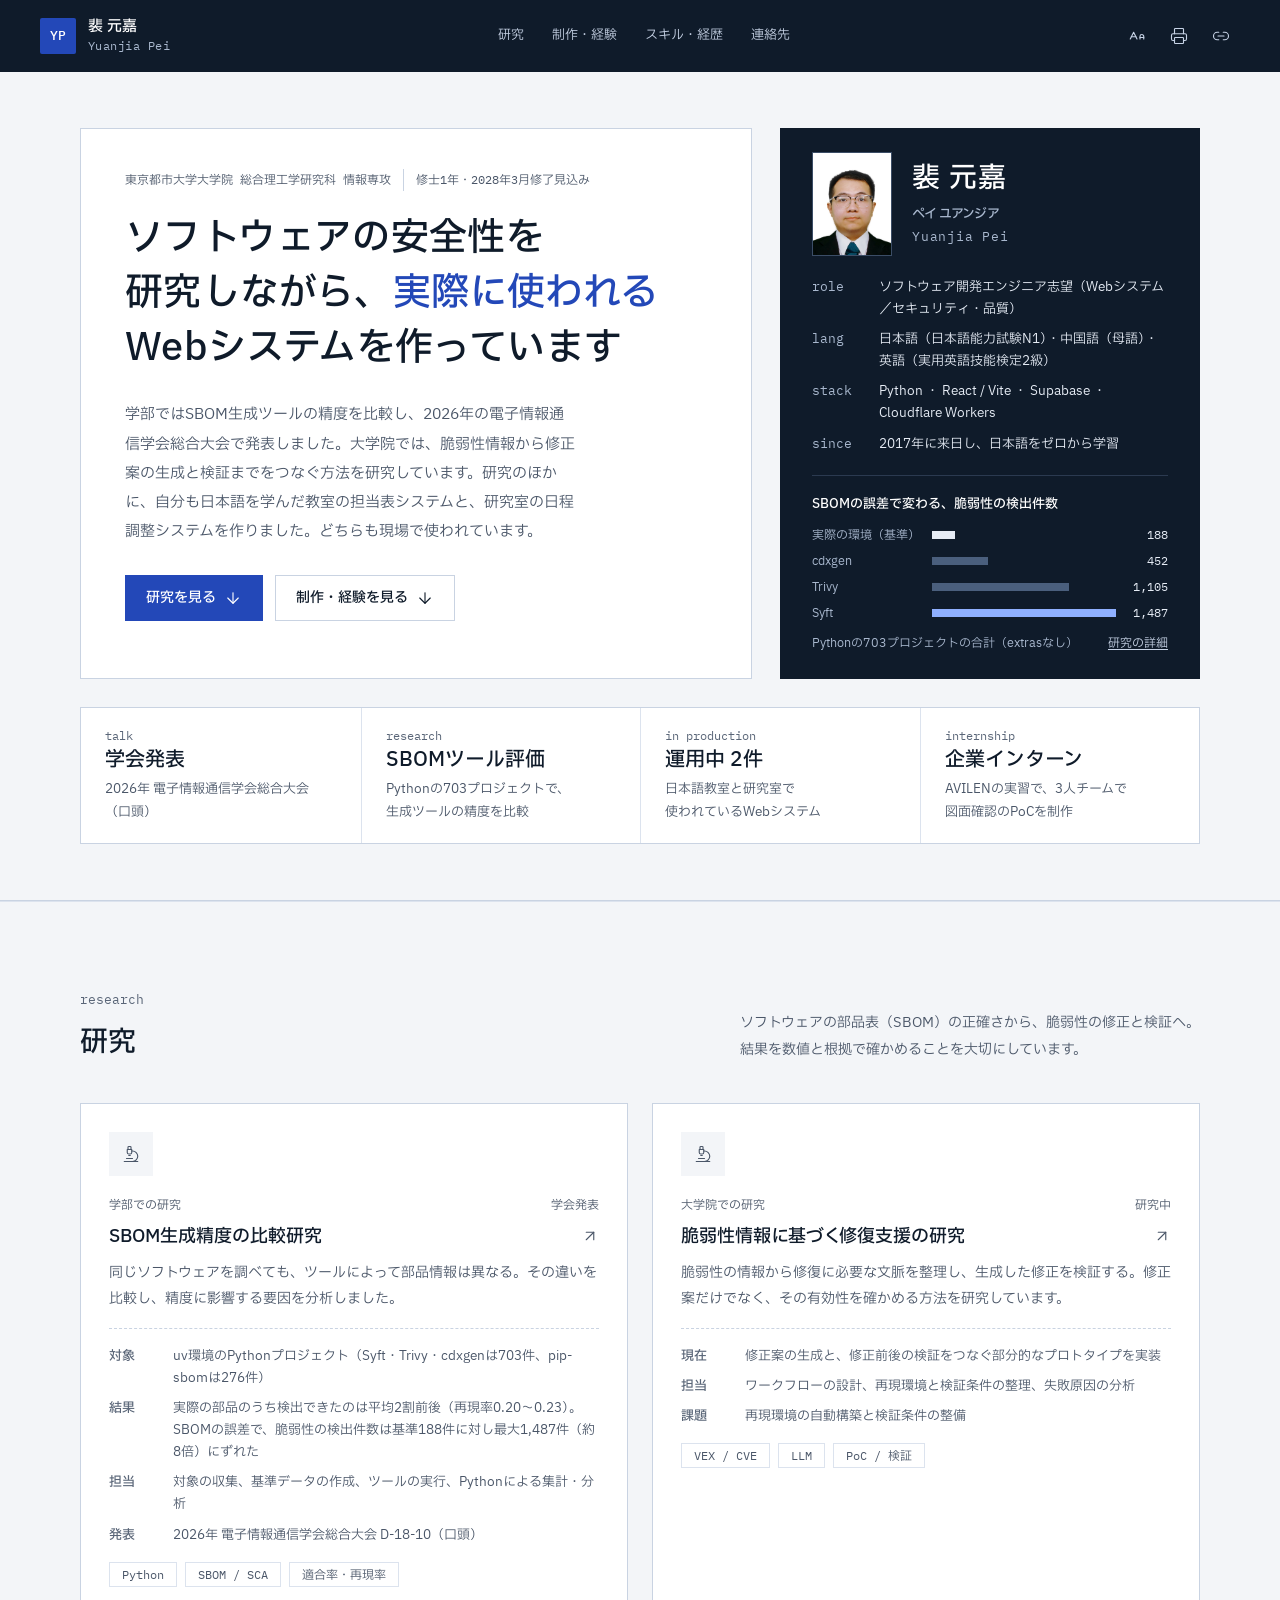
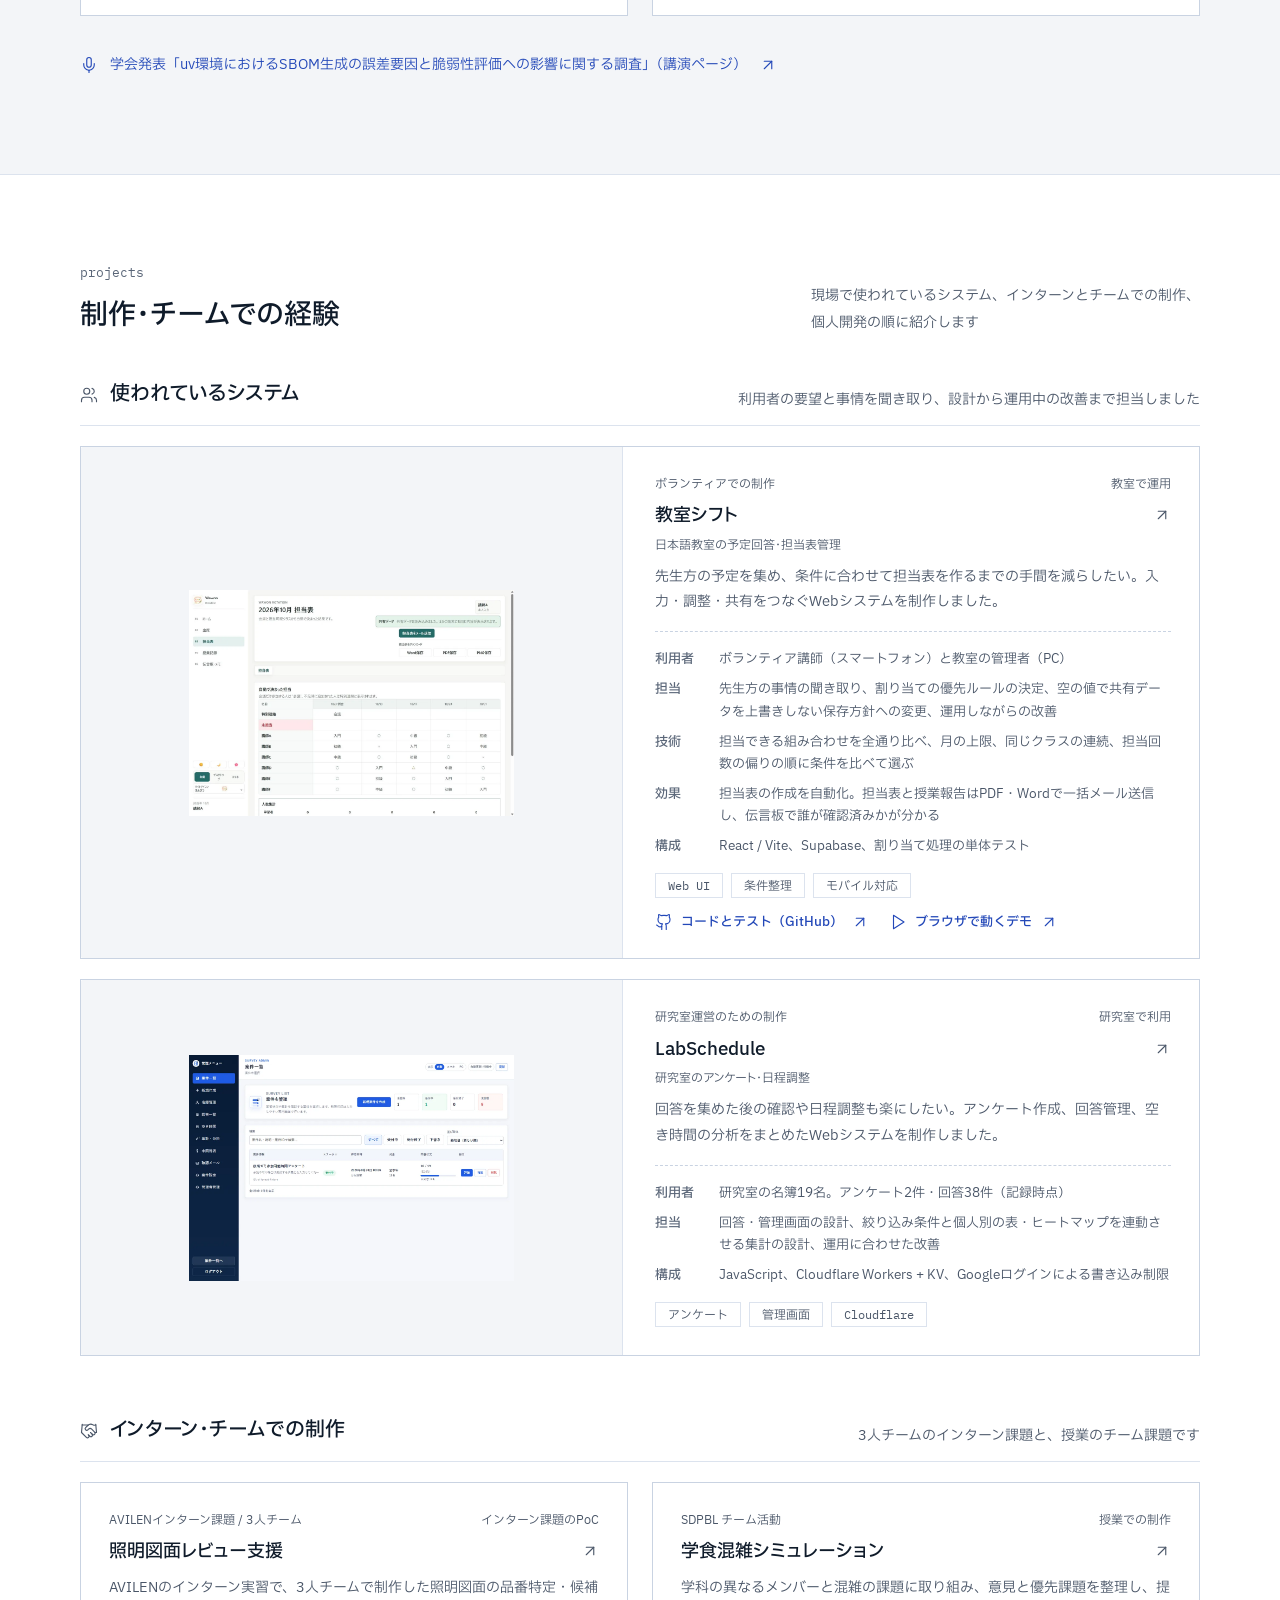
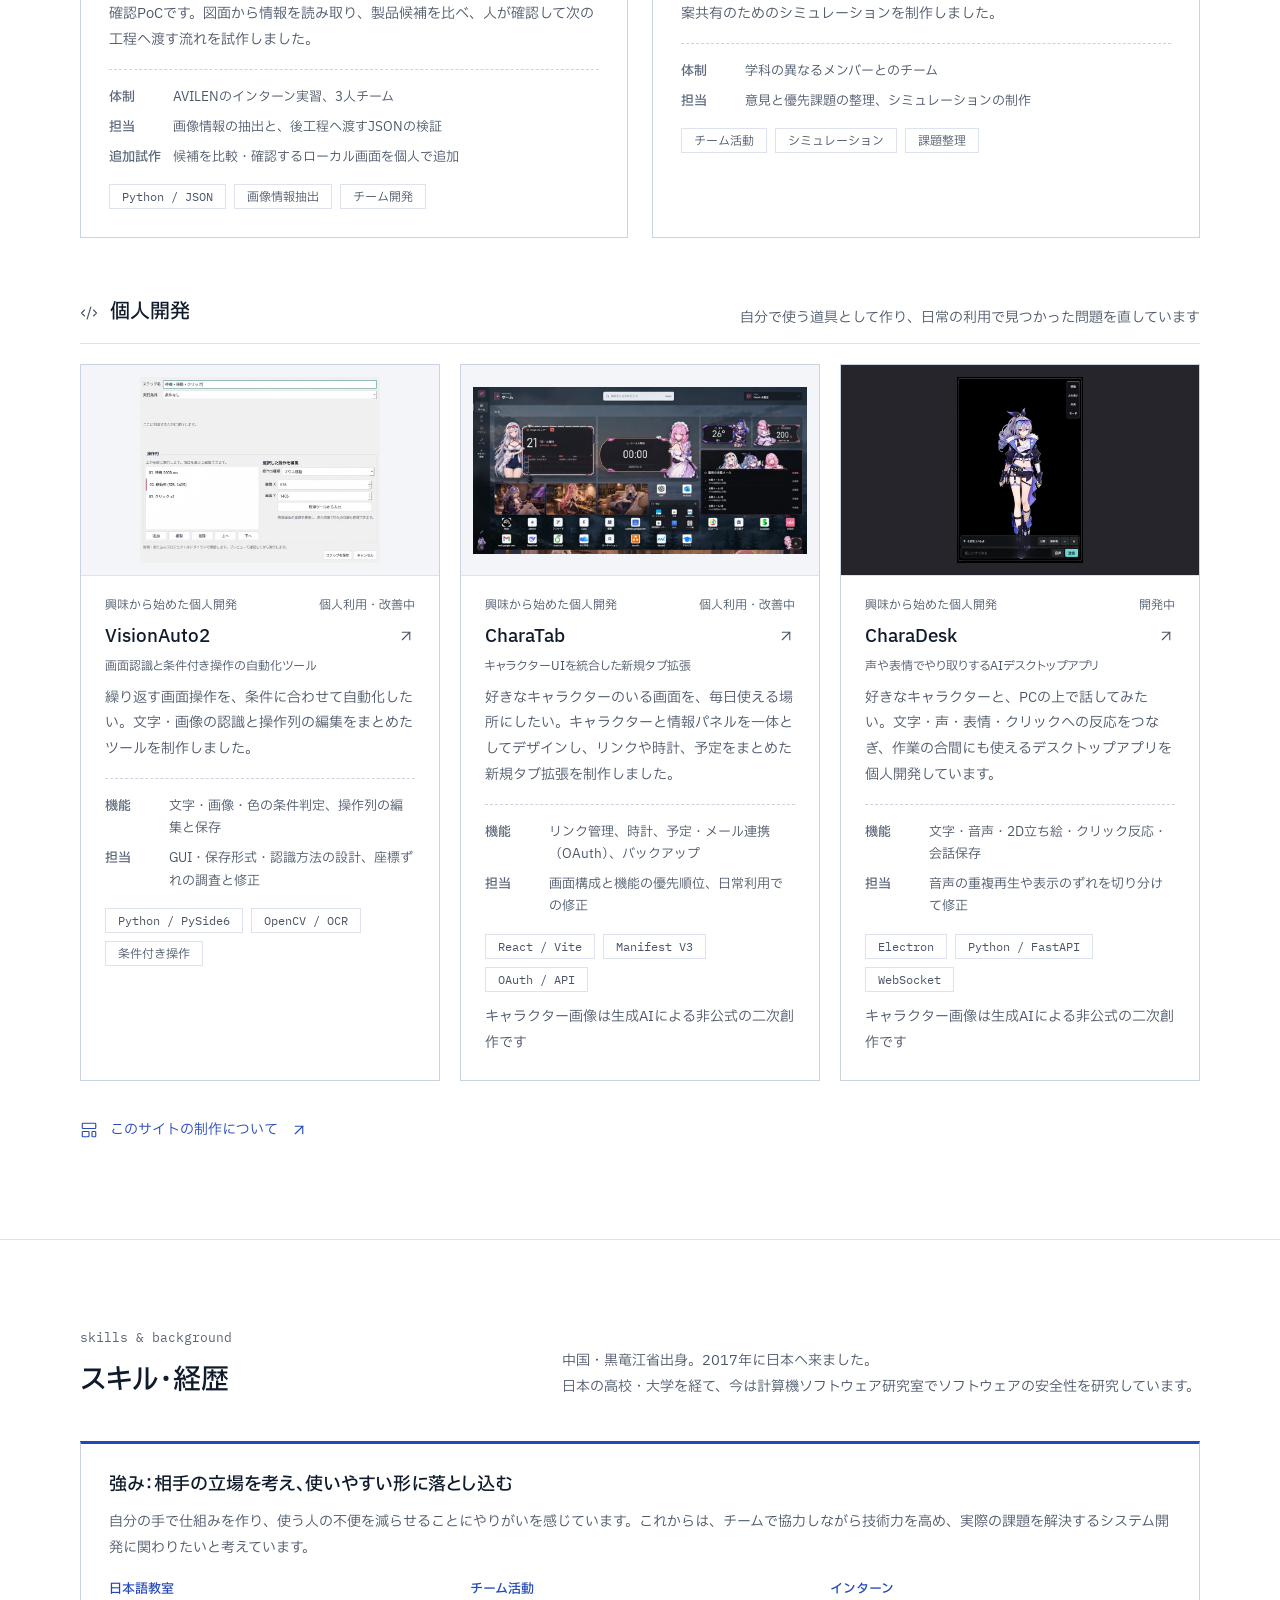
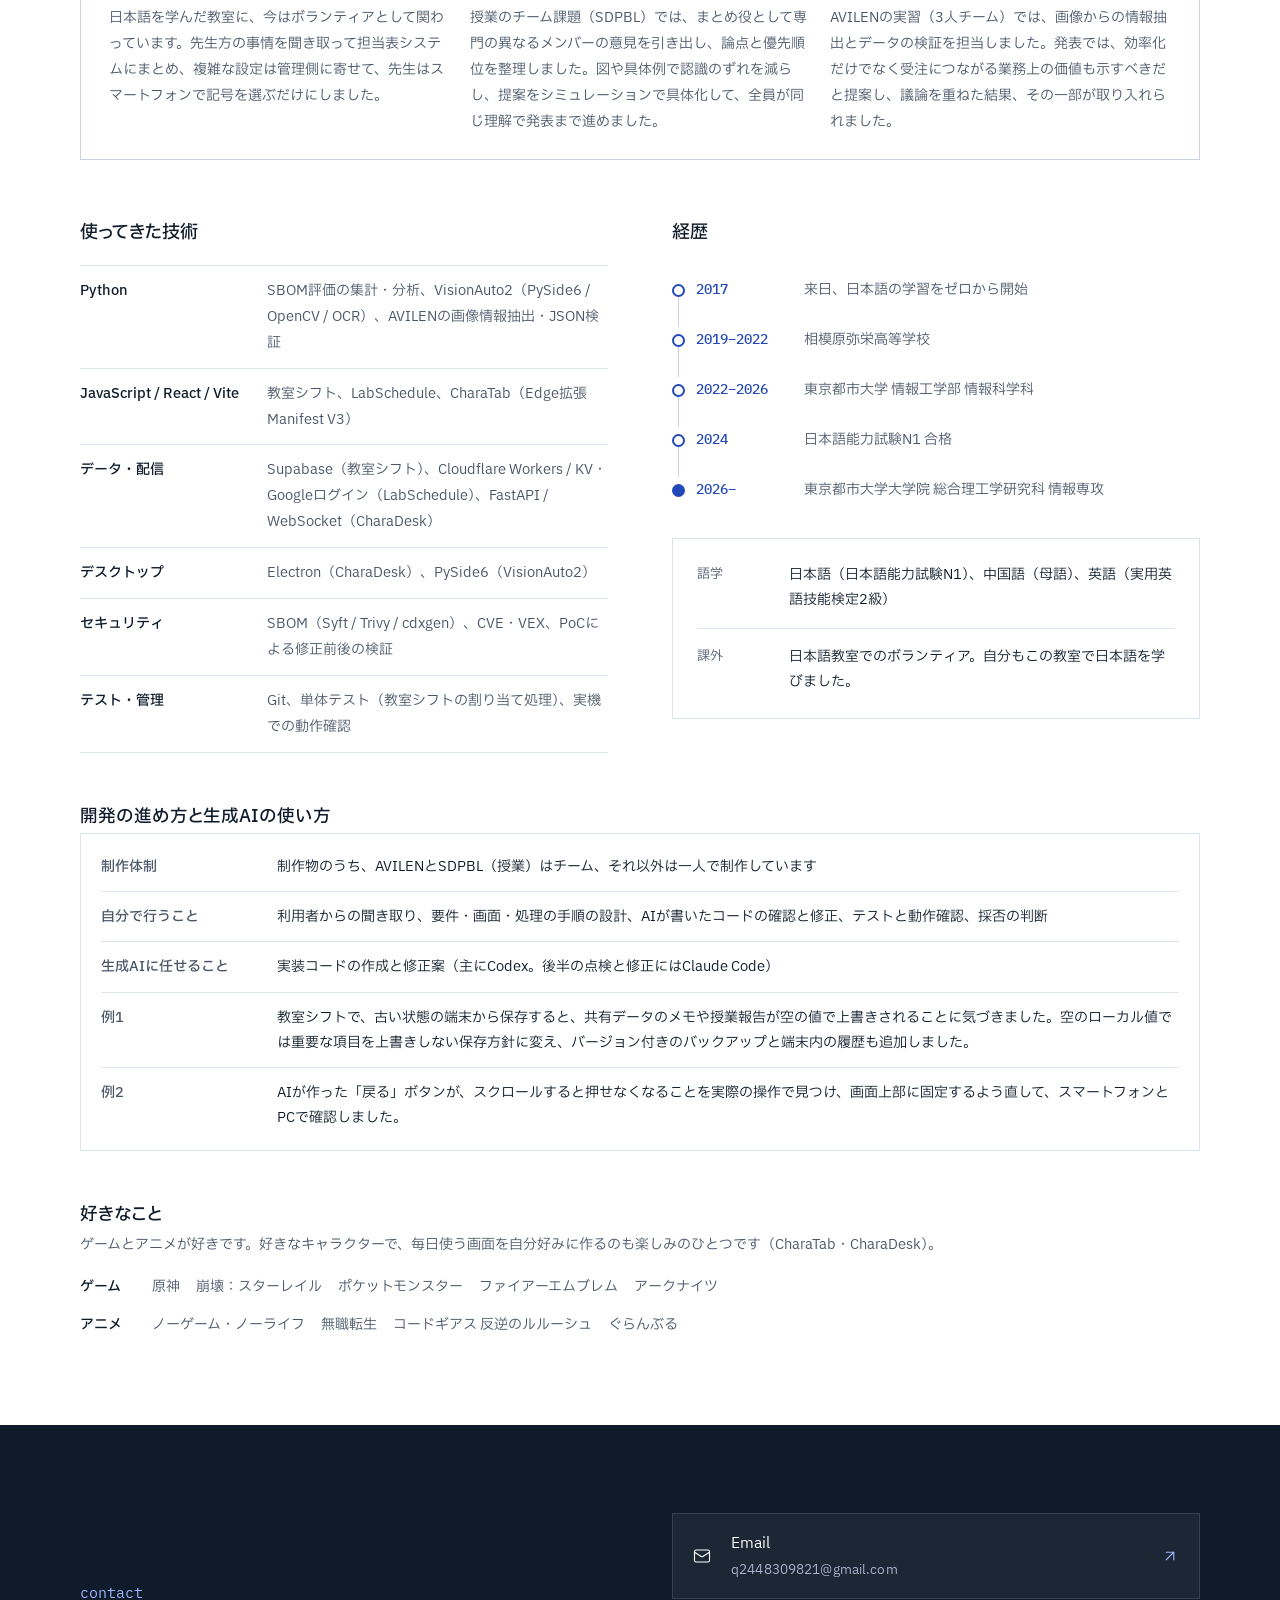
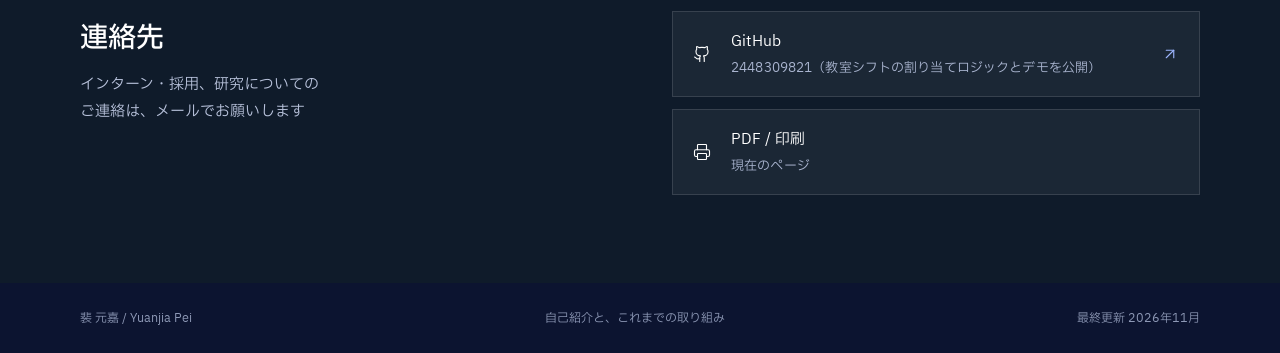
==== commit abdbb0b9: "Add a text size button Text sizes move to rem so a header button can cycle standard, large and extra" ====
--- a/index.html
+++ b/index.html
@@ -1,8 +1,8 @@
 <!DOCTYPE html><html lang="ja"><head><meta charset="utf-8"><meta name="viewport" content="width=device-width,initial-scale=1"><meta name="description" content="裴 元嘉（東京都市大学大学院 情報専攻）の自己紹介。SBOMと脆弱性修復支援の研究、教室・研究室で使われているWebシステム、インターンと個人開発の制作物。"><meta name="theme-color" content="#496681"><title>裴 元嘉｜研究とものづくり</title>
 <meta property="og:type" content="profile"><meta property="og:title" content="裴 元嘉｜研究とものづくり"><meta property="og:description" content="裴 元嘉（東京都市大学大学院 情報専攻）の自己紹介。SBOMと脆弱性修復支援の研究、教室・研究室で使われているWebシステム、インターンと個人開発の制作物。"><meta property="og:url" content="https://2448309821.github.io/intro-page/"><meta property="og:image" content="https://2448309821.github.io/intro-page/assets/profile-photo.jpeg"><meta property="og:locale" content="ja_JP"><meta name="twitter:card" content="summary">
-<link rel="icon" href="data:image/svg+xml,%3Csvg xmlns='http://www.w3.org/2000/svg' viewBox='0 0 64 64'%3E%3Crect width='64' height='64' rx='8' fill='%23496681'/%3E%3Ctext x='32' y='41' text-anchor='middle' font-family='Arial' font-size='24' font-weight='700' fill='white'%3EYP%3C/text%3E%3C/svg%3E"><link rel="preconnect" href="https://fonts.googleapis.com"><link rel="preconnect" href="https://fonts.gstatic.com" crossorigin=""><link rel="stylesheet" href="https://fonts.googleapis.com/css2?family=IBM+Plex+Sans+JP:wght@400;500&amp;family=IBM+Plex+Mono:wght@400;500&amp;display=swap"><link rel="stylesheet" href="style.737b684ec5f4.css"></head>
+<script>try{var f=localStorage.getItem("font-size");if(f==="l"||f==="xl")document.documentElement.dataset.font=f}catch(e){}</script><link rel="icon" href="data:image/svg+xml,%3Csvg xmlns='http://www.w3.org/2000/svg' viewBox='0 0 64 64'%3E%3Crect width='64' height='64' rx='8' fill='%23496681'/%3E%3Ctext x='32' y='41' text-anchor='middle' font-family='Arial' font-size='24' font-weight='700' fill='white'%3EYP%3C/text%3E%3C/svg%3E"><link rel="preconnect" href="https://fonts.googleapis.com"><link rel="preconnect" href="https://fonts.gstatic.com" crossorigin=""><link rel="stylesheet" href="https://fonts.googleapis.com/css2?family=IBM+Plex+Sans+JP:wght@400;500&amp;family=IBM+Plex+Mono:wght@400;500&amp;display=swap"><link rel="stylesheet" href="style.01e42b67ec86.css"></head>
 <body class="page-home"><a class="skip" href="#main">本文へ</a>
-<header class="site-header"><a class="wordmark" href="index.html"><span class="mark" aria-hidden="true">YP</span><span>裴 元嘉<small>Yuanjia Pei</small></span></a><nav aria-label="メインナビゲーション"><a href="index.html#research">研究</a><a href="index.html#development">制作・経験</a><a href="index.html#profile">スキル・経歴</a><a href="index.html#contact">連絡先</a></nav><div class="header-tools"><button class="icon-button" data-print="" title="PDF / 印刷" aria-label="PDF / 印刷"><svg xmlns="http://www.w3.org/2000/svg" width="24" height="24" viewBox="0 0 24 24" fill="none" stroke="currentColor" stroke-width="2" stroke-linecap="round" stroke-linejoin="round" class="lucide lucide-printer" aria-hidden="true" focusable="false"><path d="M6 18H4a2 2 0 0 1-2-2v-5a2 2 0 0 1 2-2h16a2 2 0 0 1 2 2v5a2 2 0 0 1-2 2h-2"></path><path d="M6 9V3a1 1 0 0 1 1-1h10a1 1 0 0 1 1 1v6"></path><rect x="6" y="14" width="12" height="8" rx="1"></rect></svg></button><button class="icon-button" data-share="" title="このページのリンクをコピー" aria-label="このページのリンクをコピー"><svg xmlns="http://www.w3.org/2000/svg" width="24" height="24" viewBox="0 0 24 24" fill="none" stroke="currentColor" stroke-width="2" stroke-linecap="round" stroke-linejoin="round" class="lucide lucide-link-2" aria-hidden="true" focusable="false"><path d="M9 17H7A5 5 0 0 1 7 7h2"></path><path d="M15 7h2a5 5 0 1 1 0 10h-2"></path><line x1="8" x2="16" y1="12" y2="12"></line></svg></button><button class="icon-button mobile-menu" data-menu="" title="メニュー" aria-label="メニュー" aria-expanded="false"><span data-icon-closed=""><svg xmlns="http://www.w3.org/2000/svg" width="24" height="24" viewBox="0 0 24 24" fill="none" stroke="currentColor" stroke-width="2" stroke-linecap="round" stroke-linejoin="round" class="lucide lucide-menu" aria-hidden="true" focusable="false"><line x1="4" x2="20" y1="12" y2="12"></line><line x1="4" x2="20" y1="6" y2="6"></line><line x1="4" x2="20" y1="18" y2="18"></line></svg></span><span data-icon-open="" hidden=""><svg xmlns="http://www.w3.org/2000/svg" width="24" height="24" viewBox="0 0 24 24" fill="none" stroke="currentColor" stroke-width="2" stroke-linecap="round" stroke-linejoin="round" class="lucide lucide-x" aria-hidden="true" focusable="false"><path d="M18 6 6 18"></path><path d="m6 6 12 12"></path></svg></span></button></div></header>
+<header class="site-header"><a class="wordmark" href="index.html"><span class="mark" aria-hidden="true">YP</span><span>裴 元嘉<small>Yuanjia Pei</small></span></a><nav aria-label="メインナビゲーション"><a href="index.html#research">研究</a><a href="index.html#development">制作・経験</a><a href="index.html#profile">スキル・経歴</a><a href="index.html#contact">連絡先</a></nav><div class="header-tools"><button class="icon-button" data-font-size="" title="文字サイズ：標準" aria-label="文字サイズを変更（現在：標準）"><svg xmlns="http://www.w3.org/2000/svg" width="24" height="24" viewBox="0 0 24 24" fill="none" stroke="currentColor" stroke-width="2" stroke-linecap="round" stroke-linejoin="round" class="lucide lucide-a-large-small" aria-hidden="true" focusable="false"><path d="M21 14h-5"></path><path d="M16 16v-3.5a2.5 2.5 0 0 1 5 0V16"></path><path d="M4.5 13h6"></path><path d="m3 16 4.5-9 4.5 9"></path></svg></button><button class="icon-button" data-print="" title="PDF / 印刷" aria-label="PDF / 印刷"><svg xmlns="http://www.w3.org/2000/svg" width="24" height="24" viewBox="0 0 24 24" fill="none" stroke="currentColor" stroke-width="2" stroke-linecap="round" stroke-linejoin="round" class="lucide lucide-printer" aria-hidden="true" focusable="false"><path d="M6 18H4a2 2 0 0 1-2-2v-5a2 2 0 0 1 2-2h16a2 2 0 0 1 2 2v5a2 2 0 0 1-2 2h-2"></path><path d="M6 9V3a1 1 0 0 1 1-1h10a1 1 0 0 1 1 1v6"></path><rect x="6" y="14" width="12" height="8" rx="1"></rect></svg></button><button class="icon-button" data-share="" title="このページのリンクをコピー" aria-label="このページのリンクをコピー"><svg xmlns="http://www.w3.org/2000/svg" width="24" height="24" viewBox="0 0 24 24" fill="none" stroke="currentColor" stroke-width="2" stroke-linecap="round" stroke-linejoin="round" class="lucide lucide-link-2" aria-hidden="true" focusable="false"><path d="M9 17H7A5 5 0 0 1 7 7h2"></path><path d="M15 7h2a5 5 0 1 1 0 10h-2"></path><line x1="8" x2="16" y1="12" y2="12"></line></svg></button><button class="icon-button mobile-menu" data-menu="" title="メニュー" aria-label="メニュー" aria-expanded="false"><span data-icon-closed=""><svg xmlns="http://www.w3.org/2000/svg" width="24" height="24" viewBox="0 0 24 24" fill="none" stroke="currentColor" stroke-width="2" stroke-linecap="round" stroke-linejoin="round" class="lucide lucide-menu" aria-hidden="true" focusable="false"><line x1="4" x2="20" y1="12" y2="12"></line><line x1="4" x2="20" y1="6" y2="6"></line><line x1="4" x2="20" y1="18" y2="18"></line></svg></span><span data-icon-open="" hidden=""><svg xmlns="http://www.w3.org/2000/svg" width="24" height="24" viewBox="0 0 24 24" fill="none" stroke="currentColor" stroke-width="2" stroke-linecap="round" stroke-linejoin="round" class="lucide lucide-x" aria-hidden="true" focusable="false"><path d="M18 6 6 18"></path><path d="m6 6 12 12"></path></svg></span></button></div></header>
 <aside class="quick-rail" aria-label="ページ内ナビゲーション" data-quick-nav=""><span class="quick-rail-label">目次</span><a href="#research" data-quick-link="research"><span>01</span>研究</a><a href="#development" data-quick-link="development"><span>02</span>制作・経験</a><a href="#profile" data-quick-link="profile"><span>03</span>スキル・経歴</a><a href="#contact" data-quick-link="contact"><span>04</span>連絡先</a><button class="quick-top" data-top="" title="ページ上部へ戻る" aria-label="ページ上部へ戻る"><svg xmlns="http://www.w3.org/2000/svg" width="24" height="24" viewBox="0 0 24 24" fill="none" stroke="currentColor" stroke-width="2" stroke-linecap="round" stroke-linejoin="round" class="lucide lucide-arrow-up" aria-hidden="true" focusable="false"><path d="m5 12 7-7 7 7"></path><path d="M12 19V5"></path></svg></button></aside>
 <main id="main"><section class="intro"><div class="container intro-content"><div class="intro-copy"><p class="intro-affiliation">東京都市大学大学院 総合理工学研究科 情報専攻<span>修士1年・2028年3月修了見込み</span></p><p class="intro-lead">ソフトウェアの安全性を研究しながら、<em>実際に使われる</em>Webシステムを作っています</p><p class="intro-description">学部ではSBOM生成ツールの精度を比較し、2026年の電子情報通信学会総合大会で発表しました。大学院では、脆弱性情報から修正案の生成と検証までをつなぐ方法を研究しています。研究のほかに、自分も日本語を学んだ教室の担当表システムと、研究室の日程調整システムを作りました。どちらも現場で使われています。</p><div class="intro-paths"><a class="primary" href="#research">研究を見る<svg xmlns="http://www.w3.org/2000/svg" width="24" height="24" viewBox="0 0 24 24" fill="none" stroke="currentColor" stroke-width="2" stroke-linecap="round" stroke-linejoin="round" class="lucide lucide-arrow-down" aria-hidden="true" focusable="false"><path d="M12 5v14"></path><path d="m19 12-7 7-7-7"></path></svg></a><a href="#development">制作・経験を見る<svg xmlns="http://www.w3.org/2000/svg" width="24" height="24" viewBox="0 0 24 24" fill="none" stroke="currentColor" stroke-width="2" stroke-linecap="round" stroke-linejoin="round" class="lucide lucide-arrow-down" aria-hidden="true" focusable="false"><path d="M12 5v14"></path><path d="m19 12-7 7-7-7"></path></svg></a></div></div><aside class="intro-profile" aria-label="プロフィール"><div class="intro-identity"><img class="profile-photo" src="assets/profile-photo.jpeg" alt="裴 元嘉のプロフィール写真" width="450" height="600"><h1>裴 元嘉<small class="name-reading">ペイ ユアンジア</small><span>Yuanjia Pei</span></h1></div><dl class="profile-spec"><div><dt>role</dt><dd>ソフトウェア開発エンジニア志望（Webシステム／セキュリティ・品質）</dd></div><div><dt>lang</dt><dd>日本語（日本語能力試験N1）・中国語（母語）・英語（実用英語技能検定2級）</dd></div><div><dt>stack</dt><dd>Python ・ React / Vite ・ Supabase ・ Cloudflare Workers</dd></div><div><dt>since</dt><dd>2017年に来日し、日本語をゼロから学習</dd></div></dl><figure class="vuln-chart"><figcaption>SBOMの誤差で変わる、脆弱性の検出件数</figcaption><dl><div class="base"><dt>実際の環境（基準）</dt><dd><span class="vuln-track"><span class="vuln-bar" style="width:12.6%"></span></span><span class="vuln-value">188</span></dd></div><div><dt>cdxgen</dt><dd><span class="vuln-track"><span class="vuln-bar" style="width:30.4%"></span></span><span class="vuln-value">452</span></dd></div><div><dt>Trivy</dt><dd><span class="vuln-track"><span class="vuln-bar" style="width:74.3%"></span></span><span class="vuln-value">1,105</span></dd></div><div class="peak"><dt>Syft</dt><dd><span class="vuln-track"><span class="vuln-bar" style="width:100.0%"></span></span><span class="vuln-value">1,487</span></dd></div></dl><p class="vuln-note">Pythonの703プロジェクトの合計（extrasなし）<a href="projects/sbom.html">研究の詳細</a></p></figure></aside></div><div class="container"><dl class="intro-stats" aria-label="主な実績"><div><dt><span class="stat-key">talk</span>学会発表</dt><dd>2026年 電子情報通信学会総合大会（口頭）</dd></div><div><dt><span class="stat-key">research</span>SBOMツール評価</dt><dd>Pythonの703プロジェクトで、生成ツールの精度を比較</dd></div><div><dt><span class="stat-key">in production</span>運用中 2件</dt><dd>日本語教室と研究室で使われているWebシステム</dd></div><div><dt><span class="stat-key">internship</span>企業インターン</dt><dd>AVILENの実習で、3人チームで図面確認のPoCを制作</dd></div></dl></div></section>
 <section id="research" class="section-band research-band"><div class="container"><div class="section-heading"><div><p class="section-kicker">research</p><h2>研究</h2></div><p>ソフトウェアの部品表（SBOM）の正確さから、脆弱性の修正と検証へ。<br>結果を数値と根拠で確かめることを大切にしています。</p></div><div class="work-grid"><article class="project-item text-project"><span class="project-symbol" aria-hidden="true"><svg xmlns="http://www.w3.org/2000/svg" width="24" height="24" viewBox="0 0 24 24" fill="none" stroke="currentColor" stroke-width="2" stroke-linecap="round" stroke-linejoin="round" class="lucide lucide-microscope" aria-hidden="true" focusable="false"><path d="M6 18h8"></path><path d="M3 22h18"></path><path d="M14 22a7 7 0 1 0 0-14h-1"></path><path d="M9 14h2"></path><path d="M9 12a2 2 0 0 1-2-2V6h6v4a2 2 0 0 1-2 2Z"></path><path d="M12 6V3a1 1 0 0 0-1-1H9a1 1 0 0 0-1 1v3"></path></svg></span><div class="item-meta"><span>学部での研究</span><span class="status">学会発表</span></div><h3><a href="projects/sbom.html"><span>SBOM生成精度の比較研究</span><svg xmlns="http://www.w3.org/2000/svg" width="24" height="24" viewBox="0 0 24 24" fill="none" stroke="currentColor" stroke-width="2" stroke-linecap="round" stroke-linejoin="round" class="lucide lucide-arrow-up-right" aria-hidden="true" focusable="false"><path d="M7 7h10v10"></path><path d="M7 17 17 7"></path></svg></a></h3><p>同じソフトウェアを調べても、ツールによって部品情報は異なる。その違いを比較し、精度に影響する要因を分析しました。</p><dl class="card-facts"><div><dt>対象</dt><dd>uv環境のPythonプロジェクト（Syft・Trivy・cdxgenは703件、pip-sbomは276件）</dd></div><div><dt>結果</dt><dd>実際の部品のうち検出できたのは平均2割前後（再現率0.20〜0.23）。SBOMの誤差で、脆弱性の検出件数は基準188件に対し最大1,487件（約8倍）にずれた</dd></div><div><dt>担当</dt><dd>対象の収集、基準データの作成、ツールの実行、Pythonによる集計・分析</dd></div><div><dt>発表</dt><dd>2026年 電子情報通信学会総合大会 D-18-10（口頭）</dd></div></dl><div class="tag-list"><span>Python</span><span>SBOM / SCA</span><span>適合率・再現率</span></div></article><article class="project-item text-project"><span class="project-symbol" aria-hidden="true"><svg xmlns="http://www.w3.org/2000/svg" width="24" height="24" viewBox="0 0 24 24" fill="none" stroke="currentColor" stroke-width="2" stroke-linecap="round" stroke-linejoin="round" class="lucide lucide-microscope" aria-hidden="true" focusable="false"><path d="M6 18h8"></path><path d="M3 22h18"></path><path d="M14 22a7 7 0 1 0 0-14h-1"></path><path d="M9 14h2"></path><path d="M9 12a2 2 0 0 1-2-2V6h6v4a2 2 0 0 1-2 2Z"></path><path d="M12 6V3a1 1 0 0 0-1-1H9a1 1 0 0 0-1 1v3"></path></svg></span><div class="item-meta"><span>大学院での研究</span><span class="status">研究中</span></div><h3><a href="projects/vex.html"><span>脆弱性情報に基づく修復支援の研究</span><svg xmlns="http://www.w3.org/2000/svg" width="24" height="24" viewBox="0 0 24 24" fill="none" stroke="currentColor" stroke-width="2" stroke-linecap="round" stroke-linejoin="round" class="lucide lucide-arrow-up-right" aria-hidden="true" focusable="false"><path d="M7 7h10v10"></path><path d="M7 17 17 7"></path></svg></a></h3><p>脆弱性の情報から修復に必要な文脈を整理し、生成した修正を検証する。修正案だけでなく、その有効性を確かめる方法を研究しています。</p><dl class="card-facts"><div><dt>現在</dt><dd>修正案の生成と、修正前後の検証をつなぐ部分的なプロトタイプを実装</dd></div><div><dt>担当</dt><dd>ワークフローの設計、再現環境と検証条件の整理、失敗原因の分析</dd></div><div><dt>課題</dt><dd>再現環境の自動構築と検証条件の整備</dd></div></dl><div class="tag-list"><span>VEX / CVE</span><span>LLM</span><span>PoC / 検証</span></div></article></div><a class="portfolio-link" href="https://pub.confit.atlas.jp/ja/event/general2026/presentation/D-18-10" target="_blank" rel="noopener noreferrer"><svg xmlns="http://www.w3.org/2000/svg" width="24" height="24" viewBox="0 0 24 24" fill="none" stroke="currentColor" stroke-width="2" stroke-linecap="round" stroke-linejoin="round" class="lucide lucide-mic" aria-hidden="true" focusable="false"><path d="M12 2a3 3 0 0 0-3 3v7a3 3 0 0 0 6 0V5a3 3 0 0 0-3-3Z"></path><path d="M19 10v2a7 7 0 0 1-14 0v-2"></path><line x1="12" x2="12" y1="19" y2="22"></line></svg>学会発表「uv環境におけるSBOM生成の誤差要因と脆弱性評価への影響に関する調査」（講演ページ）<svg xmlns="http://www.w3.org/2000/svg" width="24" height="24" viewBox="0 0 24 24" fill="none" stroke="currentColor" stroke-width="2" stroke-linecap="round" stroke-linejoin="round" class="lucide lucide-arrow-up-right" aria-hidden="true" focusable="false"><path d="M7 7h10v10"></path><path d="M7 17 17 7"></path></svg></a></div></section>
@@ -10,4 +10,4 @@
 <section id="profile" class="section-band profile-band"><div class="container"><div class="section-heading"><div><p class="section-kicker">skills &amp; background</p><h2>スキル・経歴</h2></div><p>中国・黒竜江省出身。2017年に日本へ来ました。<br>日本の高校・大学を経て、今は計算機ソフトウェア研究室でソフトウェアの安全性を研究しています。</p></div><div class="strengths"><h3>強み：相手の立場を考え、使いやすい形に落とし込む</h3><p class="strengths-lead">自分の手で仕組みを作り、使う人の不便を減らせることにやりがいを感じています。これからは、チームで協力しながら技術力を高め、実際の課題を解決するシステム開発に関わりたいと考えています。</p><dl><div><dt>日本語教室</dt><dd>日本語を学んだ教室に、今はボランティアとして関わっています。先生方の事情を聞き取って担当表システムにまとめ、複雑な設定は管理側に寄せて、先生はスマートフォンで記号を選ぶだけにしました。</dd></div><div><dt>チーム活動</dt><dd>授業のチーム課題（SDPBL）では、まとめ役として専門の異なるメンバーの意見を引き出し、論点と優先順位を整理しました。図や具体例で認識のずれを減らし、提案をシミュレーションで具体化して、全員が同じ理解で発表まで進めました。</dd></div><div><dt>インターン</dt><dd>AVILENの実習（3人チーム）では、画像からの情報抽出とデータの検証を担当しました。発表では、効率化だけでなく受注につながる業務上の価値も示すべきだと提案し、議論を重ねた結果、その一部が取り入れられました。</dd></div></dl></div><div class="background-skills"><div><h3>使ってきた技術</h3><div class="skill-rows"><div><strong>Python</strong><span>SBOM評価の集計・分析、VisionAuto2（PySide6 / OpenCV / OCR）、AVILENの画像情報抽出・JSON検証</span></div><div><strong>JavaScript / React / Vite</strong><span>教室シフト、LabSchedule、CharaTab（Edge拡張 Manifest V3）</span></div><div><strong>データ・配信</strong><span>Supabase（教室シフト）、Cloudflare Workers / KV・Googleログイン（LabSchedule）、FastAPI / WebSocket（CharaDesk）</span></div><div><strong>デスクトップ</strong><span>Electron（CharaDesk）、PySide6（VisionAuto2）</span></div><div><strong>セキュリティ</strong><span>SBOM（Syft / Trivy / cdxgen）、CVE・VEX、PoCによる修正前後の検証</span></div><div><strong>テスト・管理</strong><span>Git、単体テスト（教室シフトの割り当て処理）、実機での動作確認</span></div></div></div><div><h3>経歴</h3><ol class="life-timeline"><li><time>2017</time><span>来日、日本語の学習をゼロから開始</span></li><li><time>2019–2022</time><span>相模原弥栄高等学校</span></li><li><time>2022–2026</time><span>東京都市大学 情報工学部 情報科学科</span></li><li><time>2024</time><span>日本語能力試験N1 合格</span></li><li><time>2026–</time><span>東京都市大学大学院 総合理工学研究科 情報専攻</span></li></ol><dl class="profile-facts"><div><dt>語学</dt><dd>日本語（日本語能力試験N1）、中国語（母語）、英語（実用英語技能検定2級）</dd></div><div><dt>課外</dt><dd>日本語教室でのボランティア。自分もこの教室で日本語を学びました。</dd></div></dl></div></div><div class="workflow-block"><h3 class="workflow-heading">開発の進め方と生成AIの使い方</h3><dl class="workflow-list"><div><dt>制作体制</dt><dd>制作物のうち、AVILENとSDPBL（授業）はチーム、それ以外は一人で制作しています</dd></div><div><dt>自分で行うこと</dt><dd>利用者からの聞き取り、要件・画面・処理の手順の設計、AIが書いたコードの確認と修正、テストと動作確認、採否の判断</dd></div><div><dt>生成AIに任せること</dt><dd>実装コードの作成と修正案（主にCodex。後半の点検と修正にはClaude Code）</dd></div><div><dt>例1</dt><dd>教室シフトで、古い状態の端末から保存すると、共有データのメモや授業報告が空の値で上書きされることに気づきました。空のローカル値では重要な項目を上書きしない保存方針に変え、バージョン付きのバックアップと端末内の履歴も追加しました。</dd></div><div><dt>例2</dt><dd>AIが作った「戻る」ボタンが、スクロールすると押せなくなることを実際の操作で見つけ、画面上部に固定するよう直して、スマートフォンとPCで確認しました。</dd></div></dl></div><div id="interests" class="profile-interests"><h3>好きなこと</h3><p>ゲームとアニメが好きです。好きなキャラクターで、毎日使う画面を自分好みに作るのも楽しみのひとつです（CharaTab・CharaDesk）。</p><dl class="interest-rows"><div><dt>ゲーム</dt><dd><ul><li>原神</li><li>崩壊：スターレイル</li><li>ポケットモンスター</li><li>ファイアーエムブレム</li><li>アークナイツ</li></ul></dd></div><div><dt>アニメ</dt><dd><ul><li>ノーゲーム・ノーライフ</li><li>無職転生</li><li>コードギアス 反逆のルルーシュ</li><li>ぐらんぶる</li></ul></dd></div></dl></div></div></section>
 <section id="contact" class="section-band contact-band"><div class="container contact-layout"><div><p class="section-kicker">contact</p><h2>連絡先</h2><p>インターン・採用、研究についてのご連絡は、メールでお願いします</p></div><div class="contact-links"><a href="mailto:q2448309821@gmail.com"><svg xmlns="http://www.w3.org/2000/svg" width="24" height="24" viewBox="0 0 24 24" fill="none" stroke="currentColor" stroke-width="2" stroke-linecap="round" stroke-linejoin="round" class="lucide lucide-mail" aria-hidden="true" focusable="false"><rect width="20" height="16" x="2" y="4" rx="2"></rect><path d="m22 7-8.97 5.7a1.94 1.94 0 0 1-2.06 0L2 7"></path></svg><span>Email<small>q2448309821@gmail.com</small></span><svg xmlns="http://www.w3.org/2000/svg" width="24" height="24" viewBox="0 0 24 24" fill="none" stroke="currentColor" stroke-width="2" stroke-linecap="round" stroke-linejoin="round" class="lucide lucide-arrow-up-right" aria-hidden="true" focusable="false"><path d="M7 7h10v10"></path><path d="M7 17 17 7"></path></svg></a><a href="https://github.com/2448309821" target="_blank" rel="noopener noreferrer"><svg xmlns="http://www.w3.org/2000/svg" width="24" height="24" viewBox="0 0 24 24" fill="none" stroke="currentColor" stroke-width="2" stroke-linecap="round" stroke-linejoin="round" class="lucide lucide-github" aria-hidden="true" focusable="false"><path d="M15 22v-4a4.8 4.8 0 0 0-1-3.5c3 0 6-2 6-5.5.08-1.25-.27-2.48-1-3.5.28-1.15.28-2.35 0-3.5 0 0-1 0-3 1.5-2.64-.5-5.36-.5-8 0C6 2 5 2 5 2c-.3 1.15-.3 2.35 0 3.5A5.403 5.403 0 0 0 4 9c0 3.5 3 5.5 6 5.5-.39.49-.68 1.05-.85 1.65-.17.6-.22 1.23-.15 1.85v4"></path><path d="M9 18c-4.51 2-5-2-7-2"></path></svg><span>GitHub<small>2448309821（教室シフトの割り当てロジックとデモを公開）</small></span><svg xmlns="http://www.w3.org/2000/svg" width="24" height="24" viewBox="0 0 24 24" fill="none" stroke="currentColor" stroke-width="2" stroke-linecap="round" stroke-linejoin="round" class="lucide lucide-arrow-up-right" aria-hidden="true" focusable="false"><path d="M7 7h10v10"></path><path d="M7 17 17 7"></path></svg></a><button data-print=""><svg xmlns="http://www.w3.org/2000/svg" width="24" height="24" viewBox="0 0 24 24" fill="none" stroke="currentColor" stroke-width="2" stroke-linecap="round" stroke-linejoin="round" class="lucide lucide-printer" aria-hidden="true" focusable="false"><path d="M6 18H4a2 2 0 0 1-2-2v-5a2 2 0 0 1 2-2h16a2 2 0 0 1 2 2v5a2 2 0 0 1-2 2h-2"></path><path d="M6 9V3a1 1 0 0 1 1-1h10a1 1 0 0 1 1 1v6"></path><rect x="6" y="14" width="12" height="8" rx="1"></rect></svg><span>PDF / 印刷<small>現在のページ</small></span></button></div></div></section></main><p class="toast" data-toast="" role="status" aria-live="polite"></p><footer class="site-footer"><div class="container footer-inner"><a href="index.html">裴 元嘉 / Yuanjia Pei</a><span>自己紹介と、これまでの取り組み</span><small>最終更新 2026年11月</small></div></footer>
 <dialog id="visual-dialog" aria-labelledby="visual-title"><div class="dialog-top"><h2 id="visual-title">プロジェクトの画面</h2><div class="dialog-tools"><button class="icon-button" data-zoom="" title="原寸で表示" aria-label="原寸で表示" aria-pressed="false"><span data-icon-closed=""><svg xmlns="http://www.w3.org/2000/svg" width="24" height="24" viewBox="0 0 24 24" fill="none" stroke="currentColor" stroke-width="2" stroke-linecap="round" stroke-linejoin="round" class="lucide lucide-zoom-in" aria-hidden="true" focusable="false"><circle cx="11" cy="11" r="8"></circle><line x1="21" x2="16.65" y1="21" y2="16.65"></line><line x1="11" x2="11" y1="8" y2="14"></line><line x1="8" x2="14" y1="11" y2="11"></line></svg></span><span data-icon-open="" hidden=""><svg xmlns="http://www.w3.org/2000/svg" width="24" height="24" viewBox="0 0 24 24" fill="none" stroke="currentColor" stroke-width="2" stroke-linecap="round" stroke-linejoin="round" class="lucide lucide-zoom-out" aria-hidden="true" focusable="false"><circle cx="11" cy="11" r="8"></circle><line x1="21" x2="16.65" y1="21" y2="16.65"></line><line x1="8" x2="14" y1="11" y2="11"></line></svg></span></button><button class="icon-button" data-close="" title="閉じる" aria-label="閉じる"><svg xmlns="http://www.w3.org/2000/svg" width="24" height="24" viewBox="0 0 24 24" fill="none" stroke="currentColor" stroke-width="2" stroke-linecap="round" stroke-linejoin="round" class="lucide lucide-x" aria-hidden="true" focusable="false"><path d="M18 6 6 18"></path><path d="m6 6 12 12"></path></svg></button></div></div><div id="visual-content" tabindex="0" role="region" aria-label="プロジェクト画像"></div><p id="visual-caption"></p></dialog>
-<script src="app.ac924bdce02f.js"></script></body></html>+<script src="app.04f0bc5e4f0a.js"></script></body></html>
--- a/style.01e42b67ec86.css
+++ b/style.01e42b67ec86.css
@@ -0,0 +1,778 @@
+/* ---------- Tokens ---------- */
+:root{--bg:#ffffff;--soft:#f3f5f8;--ink:#0f1b2a;--text:#4a5668;--muted:#4a5668;--faint:#5a6678;--line:#dce3ee;--line-strong:#c9d3e2;--accent:#2348b8;--accent-deep:#15307f;--accent-soft:#e8eefb;--warm:#9b6b57;--warm-soft:#faf1eb;--mint:#527a70;--mint-soft:#edf5f1;--navy:#0f1b2a;--radius:2px;--shadow:0 1px 2px #1a244008,0 12px 32px #1a24400f;--max:1120px;--header:72px}
+
+/* ---------- Base ---------- */
+*{box-sizing:border-box}
+html{scroll-behavior:smooth;scroll-padding-top:calc(var(--header) + 20px);-webkit-text-size-adjust:100%}
+body{margin:0;color:var(--text);background:var(--bg);font-family:"Noto Sans JP","Hiragino Sans","Hiragino Kaku Gothic ProN","Yu Gothic",Meiryo,sans-serif;font-size:.9375rem;line-height:1.85;letter-spacing:.02em;-webkit-font-smoothing:antialiased}
+a{color:inherit;text-decoration:none}
+button,input,select{font:inherit;letter-spacing:inherit}
+button{cursor:pointer;color:inherit;border:0;background:none;padding:0}
+img{display:block;max-width:100%}
+p,h1,h2,h3,figure{margin:0}
+h1,h2,h3{color:var(--ink);font-weight:500;letter-spacing:.03em;font-feature-settings:"palt"}
+/* Break Japanese at phrase boundaries instead of mid-word (Chromium); balance short headings. */
+h1,h2,h3,.motivation-lead,.contact-layout p,.intro-lead,.intro-stats dd{word-break:auto-phrase;text-wrap:balance}
+.sr-only{position:absolute;width:1px;height:1px;padding:0;margin:-1px;overflow:hidden;clip:rect(0 0 0 0);white-space:nowrap;border:0}
+a:focus-visible,button:focus-visible,summary:focus-visible,[tabindex]:focus-visible{outline:3px solid var(--accent);outline-offset:3px;border-radius:4px}
+svg{width:18px;height:18px;stroke-width:1.5;flex-shrink:0}
+[hidden]{display:none!important}
+.container{width:min(var(--max),calc(100% - 80px));margin-inline:auto}
+.skip{position:fixed;left:12px;top:-60px;z-index:100;background:var(--ink);color:#fff;padding:8px 16px;border-radius:6px}
+.skip:focus{top:12px}
+
+/* ---------- Header ---------- */
+.site-header{height:var(--header);display:flex;align-items:center;justify-content:space-between;gap:20px;padding:0 40px;background:#ffffffeb;border-bottom:1px solid var(--line);position:sticky;top:0;z-index:20;backdrop-filter:saturate(1.4) blur(12px)}
+.wordmark{display:flex;align-items:center;gap:12px;font-size:.9375rem;font-weight:500;line-height:1.35;color:var(--ink)}
+.wordmark small{display:block;font-size:.75rem;font-weight:400;color:var(--muted);letter-spacing:.04em}
+.mark{width:36px;height:36px;background:var(--accent);color:#fff;display:grid;place-items:center;border-radius:9px;font:500 .8125rem/1 var(--mono)}
+.site-header nav{display:flex;gap:4px;font-size:.875rem}
+.site-header nav a{padding:8px 12px;border-radius:8px;color:var(--text)}
+.site-header nav a:hover{color:var(--accent);background:var(--accent-soft)}
+.header-tools{display:flex;gap:4px}
+.icon-button{width:38px;height:38px;display:inline-flex;align-items:center;justify-content:center;border-radius:9px;color:var(--muted)}
+.icon-button:hover{background:var(--accent-soft);color:var(--accent)}
+.mobile-menu{display:none}
+
+/* ---------- Quick rail (home only) ---------- */
+.quick-rail{position:fixed;right:18px;top:50%;transform:translateY(-50%);z-index:15;display:none;flex-direction:column;gap:2px;padding:12px 8px 8px;border:1px solid var(--line);border-radius:12px;background:#ffffffee;box-shadow:var(--shadow);backdrop-filter:blur(10px)}
+.quick-rail-label{font-size:.75rem;color:var(--faint);padding:0 12px 8px;letter-spacing:.08em}
+.quick-rail a{display:grid;grid-template-columns:22px 1fr;align-items:center;gap:8px;min-width:120px;padding:8px 12px;font-size:.75rem;color:var(--muted);border-radius:8px}
+.quick-rail a span{font:.75rem/1 var(--mono);color:var(--faint)}
+.quick-rail a:hover,.quick-rail a.is-active{background:var(--accent-soft);color:var(--accent)}
+.quick-rail a.is-active{font-weight:500}
+.quick-rail a.is-active span{color:var(--accent)}
+.quick-top{align-self:end;width:32px;height:32px;margin-top:4px;border-radius:8px;color:var(--muted);display:grid;place-items:center}
+.quick-top:hover{background:var(--accent-soft);color:var(--accent)}
+.quick-top svg{width:18px;height:18px}
+
+/* ---------- Shared pieces ---------- */
+.section-band{padding:88px 0}
+.section-heading{display:flex;align-items:end;justify-content:space-between;gap:32px;margin-bottom:40px}
+.section-kicker{font:500 .75rem/1.5 var(--mono);color:var(--accent);letter-spacing:.14em;text-transform:uppercase;margin-bottom:12px}
+.section-heading h2,.contact-layout h2{font-size:1.75rem;line-height:1.5}
+.section-heading>p{font-size:.875rem;color:var(--muted);flex-shrink:0;line-height:1.9}
+.tag-list{display:flex;flex-wrap:wrap;align-items:flex-start;align-content:flex-start;gap:8px;margin-top:16px}
+.tag-list span{font-size:.75rem;line-height:1.6;color:var(--muted);background:var(--soft);border:1px solid var(--line);border-radius:999px;padding:2px 12px}
+
+/* ---------- Intro ---------- */
+.intro{padding:64px 0 72px;background:linear-gradient(180deg,#eaf1ff 0%,#f6f9ff 100%);border-bottom:1px solid var(--line)}
+.intro-content{display:grid;grid-template-columns:minmax(0,.95fr) minmax(0,1.05fr);gap:56px;align-items:center}
+.intro-copy{min-width:0}
+.intro-affiliation{display:inline-flex;align-items:center;gap:8px;font-size:.8125rem;color:var(--muted);margin-bottom:24px}
+.intro-affiliation::before{content:"";width:8px;height:8px;border-radius:50%;background:var(--accent);flex-shrink:0}
+.intro-identity{display:flex;align-items:center;gap:24px}
+.profile-photo{width:96px;height:128px;object-fit:cover;border-radius:12px;flex-shrink:0;box-shadow:0 0 0 4px #fff,0 8px 24px #1a244022}
+.intro h1{font-size:2.875rem;line-height:1.3;letter-spacing:.06em}
+.intro h1 span{display:block;margin-top:8px;font:400 1.125rem/1.6 var(--mono);color:var(--muted);letter-spacing:.06em}
+.intro h1 .name-reading{display:block;margin-top:8px;font-size:.875rem;line-height:1.6;font-weight:500;color:var(--muted)}
+.intro-description{font-size:1rem;margin-top:28px;max-width:30em;line-height:1.95;color:var(--text)}
+.intro-paths{display:flex;gap:12px;margin-top:28px;flex-wrap:wrap}
+.intro-paths a{display:inline-flex;align-items:center;gap:8px;font-size:.875rem;font-weight:500;padding:8px 16px;border-radius:999px;border:1px solid var(--line-strong);background:#fff;color:var(--ink);transition:border-color .15s,color .15s,background .15s}
+.intro-paths a:hover{border-color:var(--accent);color:var(--accent)}
+.intro-paths a.primary{background:var(--accent);border-color:var(--accent);color:#fff}
+.intro-paths a.primary:hover{background:var(--accent-deep);border-color:var(--accent-deep);color:#fff}
+.intro-paths svg{width:18px;height:18px}
+
+/* ---------- Profile ---------- */
+#profile{background:var(--bg)}
+.profile-intro{font-size:.9375rem;margin-bottom:20px;max-width:40em}
+.profile-facts{margin:0;padding:8px 24px;background:var(--soft);border:1px solid var(--line);border-radius:var(--radius)}
+.profile-facts>div{display:grid;grid-template-columns:76px 1fr;gap:16px;padding:16px 0;font-size:.875rem;line-height:1.75}
+.profile-facts>div+div{border-top:1px solid var(--line)}
+.profile-facts dt{color:var(--muted);font-size:.8125rem}
+.profile-facts dd{margin:0;color:var(--ink)}
+.profile-facts dd small{display:block;font-size:.75rem;color:var(--muted);margin-bottom:8px}
+.background-skills{display:grid;grid-template-columns:1fr 1fr;gap:64px;margin-top:56px}
+.background-skills h3{font-size:1.125rem;margin-bottom:16px}
+.life-timeline{list-style:none;padding:0;margin:0;position:relative}
+.life-timeline li{position:relative;display:grid;grid-template-columns:96px 1fr;gap:12px;padding:12px 0 12px 24px;font-size:.875rem}
+.life-timeline li::before{content:"";position:absolute;left:0;top:19px;width:9px;height:9px;border-radius:50%;background:#fff;border:2px solid var(--accent)}
+.life-timeline li::after{content:"";position:absolute;left:5.5px;top:32px;bottom:-12px;width:1px;background:var(--line-strong)}
+.life-timeline li:last-child::after{display:none}
+.life-timeline li:last-child::before{background:var(--accent)}
+.life-timeline time{font:500 .875rem/1.85 var(--mono);color:var(--accent)}
+.skill-rows>div{display:grid;grid-template-columns:1fr 1.2fr;gap:16px;border-bottom:1px solid var(--line);padding:12px 0;font-size:.875rem}
+.skill-rows>div:first-child{border-top:1px solid var(--line)}
+.skill-rows strong{font-weight:500;color:var(--ink)}
+.skill-rows span{color:var(--muted)}
+
+/* ---------- Project cards ---------- */
+.research-band{background:var(--soft);border-block:1px solid var(--line)}
+.work-grid{display:grid;grid-template-columns:repeat(2,minmax(0,1fr));gap:24px}
+.personal-grid{grid-template-columns:repeat(3,minmax(0,1fr));gap:20px}
+.project-item{position:relative;min-width:0;background:#fff;border:1px solid var(--line);border-radius:var(--radius);padding:0 24px 24px;transition:border-color .15s,box-shadow .15s,transform .15s}
+.project-item:hover{border-color:var(--line-strong);box-shadow:var(--shadow)}
+.text-project{padding:28px}
+.project-symbol{width:44px;height:44px;display:grid;place-items:center;border-radius:11px;background:var(--accent-soft);color:var(--accent)}
+.project-symbol svg{width:18px;height:18px}
+.item-meta{display:flex;justify-content:space-between;align-items:center;gap:8px 12px;color:var(--muted);font-size:.75rem;margin:20px 0 8px;flex-wrap:wrap;line-height:1.6}
+.item-meta .status{margin-left:auto;white-space:nowrap;color:var(--mint);background:var(--mint-soft);border-radius:999px;padding:1px 12px;font-weight:500}
+.research-band .item-meta .status{color:var(--accent-deep);background:var(--accent-soft)}
+.project-item h3{font-size:1.125rem;line-height:1.6;margin-bottom:8px}
+.project-item h3 a{display:flex;justify-content:space-between;align-items:start;gap:12px}
+.project-item h3 a::after{content:"";position:absolute;inset:0;border-radius:var(--radius)}
+@supports selector(:has(a)){.project-item:has(h3 a:focus-visible){outline:3px solid var(--accent);outline-offset:3px}.project-item h3 a:focus-visible{outline:none}}
+.project-item h3 svg{width:18px;height:18px;margin-top:4px;color:var(--accent);transition:transform .15s}
+.project-item:hover h3 a{color:var(--accent)}
+.project-item:hover h3 svg{transform:translate(2px,-2px)}
+.project-item>p{font-size:.875rem;color:var(--muted);line-height:1.85}
+.project-item .project-name-subtitle{display:block;margin-top:4px;font-size:.75rem;line-height:1.7;font-weight:400;color:var(--muted);overflow-wrap:anywhere;text-wrap:wrap}
+.project-visual-link{position:relative;z-index:1;display:block;margin:0 -24px;border-bottom:1px solid var(--line);border-radius:var(--radius) var(--radius) 0 0;overflow:hidden;background:var(--soft)}
+.thumbnail .screenshot-frame{height:210px;padding:12px;display:flex;align-items:center;justify-content:center}
+.project-screenshot{width:100%;height:auto;object-fit:contain}
+.thumbnail .project-screenshot{max-height:100%;width:auto;max-width:100%;transition:transform .25s}
+.thumbnail .companion{background:#25252b}
+#development{background:var(--bg)}
+.practice-grid{display:grid;grid-template-columns:1fr;gap:20px}
+.practice-grid .with-image{display:grid;grid-template-columns:minmax(0,1.05fr) minmax(0,1fr);column-gap:32px;align-content:center;padding:0 28px 0 0}
+.practice-grid .with-image .project-visual-link{grid-column:1;grid-row:1 / span 6;margin:0;border-bottom:0;border-right:1px solid var(--line);border-radius:var(--radius) 0 0 var(--radius)}
+.practice-grid .with-image .thumbnail .screenshot-frame{height:250px}
+.practice-grid .with-image .item-meta,.practice-grid .with-image h3,.practice-grid .with-image>p,.practice-grid .with-image .card-facts,.practice-grid .with-image .tag-list{grid-column:2}
+.practice-grid .with-image .item-meta{margin-top:28px}
+.practice-grid .with-image .tag-list{margin-bottom:28px}
+.portfolio-link{display:inline-flex;align-items:center;gap:12px;margin-top:28px;font-size:.875rem;color:var(--accent);padding:8px 0}
+.portfolio-link:hover{color:var(--accent-deep)}
+.portfolio-link svg:last-child{width:18px;height:18px}
+/* ---------- Recruiter-first homepage ---------- */
+.intro-affiliation{flex-wrap:wrap;row-gap:2px}
+.intro-affiliation span{margin-left:4px;padding-left:12px;border-left:1px solid var(--line-strong);white-space:nowrap}
+.intro-lead{margin-top:28px;font-size:1.3125rem;font-weight:500;line-height:1.7;color:var(--ink);max-width:23em}
+.intro-lead+.intro-description{margin-top:12px;font-size:.9375rem;line-height:1.95}
+.intro-stats{margin:48px 0 0;display:grid;grid-template-columns:repeat(4,minmax(0,1fr));background:#fff;border:1px solid var(--line);border-radius:12px;box-shadow:var(--shadow)}
+.intro-stats>div{padding:20px 24px;min-width:0}
+.intro-stats>div+div{border-left:1px solid var(--line)}
+.intro-stats dt{font-size:1.375rem;font-weight:500;line-height:1.4;color:var(--accent-deep);font-variant-numeric:tabular-nums}
+.intro-stats dd{margin:4px 0 0;font-size:.8125rem;line-height:1.7;color:var(--muted)}
+.card-facts{margin:16px 0 0;padding-top:16px;border-top:1px dashed var(--line-strong);display:grid;gap:8px}
+.card-facts>div{display:grid;grid-template-columns:4em 1fr;gap:12px;font-size:.8125rem;line-height:1.7}
+.card-facts dt{color:var(--faint);font-weight:500}
+.card-facts dd{margin:0;color:var(--text)}
+.card-code-links{position:relative;z-index:2;display:flex;flex-wrap:wrap;gap:4px 20px;margin-top:16px}
+.card-code-link{display:inline-flex;align-items:center;gap:8px;font-size:.8125rem;font-weight:500;color:var(--accent)}
+.card-code-link:hover{color:var(--accent-deep);text-decoration:underline}
+.card-code-link svg{width:18px;height:18px}
+.practice-grid .with-image .card-code-links{grid-column:2;margin:-16px 0 24px}
+.card-rights{margin-top:12px;font-size:.75rem;line-height:1.7;color:var(--faint)}
+.project-group-heading{display:flex;justify-content:space-between;align-items:end;gap:20px;margin:56px 0 20px;padding-bottom:12px;border-bottom:1px solid var(--line)}
+.section-heading+.project-group-heading{margin-top:0}
+.project-group-heading h3{display:flex;align-items:center;gap:12px;font-size:1.25rem}
+.project-group-heading h3 svg{width:18px;height:18px;color:var(--accent)}
+.project-group-heading p{font-size:.875rem;color:var(--muted)}
+.team-grid .project-symbol{display:none}
+.team-grid .text-project .item-meta{margin-top:0}
+.practice-grid .with-image .card-facts{margin-bottom:0}
+.profile-band{background:var(--soft);border-top:1px solid var(--line)}
+.profile-band .profile-facts{margin-top:24px;background:#fff}
+.profile-interests{margin-top:32px}
+.profile-interests>p{font-size:.875rem;color:var(--muted);margin-bottom:16px}
+.skill-rows>div{grid-template-columns:minmax(0,.8fr) minmax(0,1.6fr)}
+.strengths{margin-bottom:48px;padding:24px 28px;background:#fff;border:1px solid var(--line);border-left:4px solid var(--accent);border-radius:var(--radius)}
+.strengths h3{font-size:1.125rem;margin-bottom:8px}
+.strengths-lead{font-size:.875rem;line-height:1.85;color:var(--text);margin-bottom:16px}
+.strengths dl{margin:0;display:grid;grid-template-columns:repeat(3,minmax(0,1fr));gap:20px}
+.strengths dt{font-size:.8125rem;font-weight:500;color:var(--accent);margin-bottom:4px}
+.strengths dd{margin:0;font-size:.875rem;line-height:1.85;color:var(--text)}
+.workflow-heading{margin-top:32px}
+.workflow-list{margin:0;padding:8px 20px;background:#fff;border:1px solid var(--line);border-radius:var(--radius)}
+.workflow-list>div{display:grid;grid-template-columns:10em 1fr;gap:16px;padding:12px 0;font-size:.875rem;line-height:1.8}
+.workflow-list>div+div{border-top:1px solid var(--line)}
+.workflow-list dt{color:var(--muted);font-weight:500}
+.workflow-list dd{margin:0;color:var(--ink)}
+.result-table-wrap{margin:20px 0;overflow-x:auto}
+.result-table{width:100%;border-collapse:collapse;font-size:.875rem;font-variant-numeric:tabular-nums}
+.result-table caption{caption-side:bottom;text-align:left;font-size:.8125rem;line-height:1.7;color:var(--muted);padding-top:8px}
+.result-table th,.result-table td{padding:8px 12px;border-bottom:1px solid var(--line);text-align:left;white-space:nowrap}
+.result-table thead th{font-size:.8125rem;color:var(--muted);font-weight:500;background:var(--soft)}
+.result-table tbody th{font-weight:500;color:var(--ink)}
+.result-section{margin:8px 0 40px}
+.result-link{margin-top:8px;font-size:.875rem}
+.result-link{display:flex;flex-wrap:wrap;gap:4px 20px}
+.result-link a{display:inline-flex;align-items:center;gap:8px;color:var(--accent)}
+.code-note{margin-top:4px;font-size:.8125rem;color:var(--muted)}
+.result-link svg{width:18px;height:18px}
+.result-table caption{white-space:normal}
+.code-sample{margin:20px 0 0}
+.code-sample figcaption{font-size:.8125rem;line-height:1.8;color:var(--muted);margin-bottom:8px}
+.code-sample pre{margin:0;padding:16px 20px;overflow-x:auto;background:#1f2633;color:#e6ebf2;border-radius:var(--radius);font:.8125rem/1.7 Consolas,"SFMono-Regular",Menlo,monospace}
+@media(max-width:1000px){
+  .intro-stats{grid-template-columns:repeat(2,minmax(0,1fr))}
+  .intro-stats>div:nth-child(3){border-left:0}
+  .intro-stats>div:nth-child(n+3){border-top:1px solid var(--line)}
+  .project-group-heading{display:block}
+  .project-group-heading p{margin-top:8px}
+}
+@media(max-width:760px){
+  .strengths{padding:20px}
+  .strengths dl{grid-template-columns:1fr;gap:16px}
+  .workflow-list>div{grid-template-columns:1fr;gap:2px}
+  .intro-affiliation{display:flex;flex-wrap:wrap;row-gap:2px}
+  .intro-affiliation span{margin-left:8px;padding-left:0;border-left:0}
+  .intro-lead{font-size:1.125rem;margin-top:24px}
+  .intro-stats{margin-top:32px}
+  .intro-stats>div{padding:16px 16px}
+  .intro-stats dt{font-size:1.125rem}
+  .intro-stats dd{font-size:.75rem}
+  .project-group-heading{margin-top:44px}
+  .project-group-heading h3{font-size:1.125rem}
+  .card-facts>div{grid-template-columns:4.4em 1fr;font-size:.8125rem}
+}
+
+
+/* ---------- Contact & footer ---------- */
+.contact-band{background:var(--navy);color:#d8def0}
+.contact-band .section-kicker{color:#9db6ff}
+.contact-layout{display:grid;grid-template-columns:1fr 1fr;gap:64px;align-items:center}
+.contact-layout h2{color:#fff;margin-bottom:12px}
+.contact-layout p{font-size:.9375rem;color:#b9c3dc;max-width:400px}
+.contact-links{display:flex;flex-direction:column;gap:12px}
+.contact-links a,.contact-links button{display:flex;align-items:center;gap:20px;width:100%;padding:16px 20px;text-align:left;font-size:.9375rem;color:#fff;background:#ffffff0d;border:1px solid #ffffff1f;border-radius:var(--radius);transition:background .15s,border-color .15s}
+.contact-links a:hover,.contact-links button:hover{background:#ffffff1a;border-color:#ffffff40}
+.contact-links small{display:block;font-size:.8125rem;color:#aab5d0;overflow-wrap:anywhere;letter-spacing:.01em}
+.contact-links>a>svg:last-child{margin-left:auto;color:#9db6ff}
+.contact-band a:focus-visible,.contact-band button:focus-visible{outline-color:#fff}
+.site-footer{background:#0c1430;color:#8e99b6;font-size:.75rem;padding:24px 0}
+.footer-inner{display:flex;justify-content:space-between;align-items:center;gap:20px}
+.site-footer a:hover{color:#fff}
+.site-footer small{font-size:.75rem}
+.toast{position:fixed;left:50%;bottom:24px;z-index:45;transform:translate(-50%,14px);padding:12px 20px;background:var(--ink);color:#fff;border-radius:999px;font-size:.8125rem;opacity:0;pointer-events:none;transition:opacity .2s,transform .2s;box-shadow:var(--shadow)}
+.toast.is-visible{opacity:1;transform:translate(-50%,0)}
+
+/* ---------- Project detail page ---------- */
+.project-page{padding-top:32px}
+.back-link{display:inline-flex;align-items:center;gap:8px;font-size:.8125rem;color:var(--accent);padding:8px 16px 8px 12px;border-radius:999px;background:var(--accent-soft)}
+.back-link:hover{background:#dce6ff}
+.back-link svg{width:18px;height:18px}
+.project-heading{padding:28px 0 32px}
+.project-heading-meta{display:flex;gap:12px 16px;align-items:center;font-size:.8125rem;color:var(--muted);flex-wrap:wrap}
+.state-label{color:var(--mint);background:var(--mint-soft);border-radius:999px;padding:1px 12px;font-weight:500}
+.group-research .state-label{color:var(--accent-deep);background:var(--accent-soft)}
+.project-heading h1{font-size:2.25rem;line-height:1.5;margin:16px 0 16px;overflow-wrap:anywhere}
+.project-heading>p{max-width:46em;font-size:1rem;line-height:1.95}
+.project-showcase{position:relative;margin-bottom:32px}
+.project-showcase .screenshot-frame{background:var(--soft);border:1px solid var(--line);border-radius:14px;padding:24px;display:flex;justify-content:center;align-items:center;min-height:220px;cursor:zoom-in}
+.project-showcase .project-screenshot{width:auto;max-width:100%;max-height:580px;border-radius:6px}
+.project-showcase .companion{background:#25252b;border-color:#25252b}
+.project-showcase figcaption{font-size:.75rem;color:var(--muted);margin-top:12px;line-height:1.8;max-width:56em}
+.expand-button{position:absolute;right:12px;top:12px;background:#fffffff2;color:var(--accent);box-shadow:0 2px 8px #1a244026}
+.expand-button:hover{background:#fff}
+.case-layout{display:grid;grid-template-columns:170px minmax(0,1fr);gap:64px;padding:24px 0}
+.case-index{position:sticky;top:calc(var(--header) + 32px);align-self:start;display:flex;flex-direction:column;gap:4px;font-size:.8125rem;color:var(--muted);border-left:1px solid var(--line)}
+.case-index>p{font-size:.75rem;color:var(--faint);letter-spacing:.08em;padding:0 0 8px 16px}
+.case-index a{padding:4px 0 4px 16px;margin-left:-1px;border-left:2px solid transparent}
+.case-index a:hover{color:var(--accent);border-left-color:var(--accent)}
+.case-content{max-width:780px}
+.case-content>section{padding-bottom:40px;margin-bottom:40px;border-bottom:1px solid var(--line)}
+.case-content h2{font-size:1.5rem;line-height:1.6;margin-bottom:20px}
+.case-content p{font-size:.9375rem;line-height:2}
+.case-content .motivation-lead{font-size:1.1875rem;font-weight:500;color:var(--ink);line-height:1.7;margin-bottom:16px}
+.case-content{letter-spacing:0}
+.case-content section>p+p{margin-top:16px}
+.case-content .project-audience{font-size:.875rem;color:var(--muted);border-left:3px solid var(--mint);padding:4px 0 4px 16px}
+.project-brief{margin:0 0 24px;background:#eff4fc;border-top:2px solid var(--accent);padding:4px 20px}
+.project-brief>div{display:grid;grid-template-columns:112px minmax(0,1fr);gap:16px;padding:16px 0;border-bottom:1px solid #dbe5f3}
+.project-brief>div:last-child{border-bottom:0}
+.project-brief dt{font-size:.8125rem;font-weight:500;line-height:1.8;color:var(--accent)}
+.project-brief dd{font-size:.875rem;line-height:1.8;margin:0;overflow-wrap:anywhere}
+.usage-example{margin-top:28px;padding:20px 0 0;border-top:2px solid var(--mint)}
+.usage-example h3{font-size:1.125rem;line-height:1.7;margin-bottom:8px}
+.case-content .screenshot-explanation{display:block;font-size:.875rem;line-height:1.9;color:var(--ink);margin-bottom:12px}
+.feature-list>div{padding:20px 0;border-top:1px solid var(--line)}
+.feature-list>div:first-child{padding-top:0;border-top:0}
+.feature-list h3{font-size:1.125rem;line-height:1.7;letter-spacing:0;margin-bottom:8px}
+.feature-list>div:last-child{padding-bottom:0}
+.usage-list{margin-top:0}
+.usage-list li{margin-bottom:24px}
+.usage-list li:last-child{margin-bottom:0}
+.usage-list h3{font-size:1rem;margin-bottom:8px;letter-spacing:0}
+.case-content .project-screens .project-showcase:last-child{margin-bottom:0}
+.case-content .project-showcase figcaption{font-size:.75rem}
+.case-content .ai-heading{font-size:1rem;letter-spacing:0;margin:24px 0 8px}
+.decision-list{margin:0}
+.decision-list>div{display:grid;grid-template-columns:170px 1fr;gap:24px;padding:16px 0;border-top:1px solid var(--line)}
+.decision-list dt{font-size:.875rem;font-weight:500;color:var(--accent-deep);line-height:1.9}
+.decision-list dd{font-size:.9375rem;margin:0;line-height:1.95}
+.learning{margin-top:20px;background:var(--warm-soft);border-left:3px solid var(--warm);border-radius:0 10px 10px 0;padding:16px 20px}
+.contribution,.limits{border:1px solid var(--line);border-radius:var(--radius);padding:0 20px;margin-bottom:12px;background:#fff;font-size:.875rem}
+.contribution summary,.limits summary{cursor:pointer;font-weight:500;color:var(--ink);padding:16px 0;list-style:none;display:flex;justify-content:space-between;align-items:center;gap:12px}
+.contribution summary::-webkit-details-marker,.limits summary::-webkit-details-marker{display:none}
+.contribution summary::after,.limits summary::after{content:"";width:8px;height:8px;border-right:2px solid var(--muted);border-bottom:2px solid var(--muted);transform:rotate(45deg) translateY(-3px);transition:transform .2s;flex-shrink:0}
+details[open]>summary::after{transform:rotate(-135deg) translateY(-1px)}
+.contribution p,.limits p{color:var(--muted);font-size:.875rem;padding-bottom:16px}
+.contribution p+p,.limits p+p{margin-top:-8px}
+.process-list{counter-reset:step;list-style:none;padding:0 0 8px;margin:4px 0 0}
+.process-list li{counter-increment:step;position:relative;padding-left:44px;margin-bottom:20px}
+.process-list li::before{content:counter(step);position:absolute;left:0;top:2px;width:28px;height:28px;border-radius:50%;display:grid;place-items:center;background:var(--accent-soft);color:var(--accent);font:500 .8125rem/1 var(--mono)}
+.process-list h3{font-size:.9375rem;line-height:1.8}
+.process-list p{padding-bottom:0}
+.project-next{display:grid;grid-template-columns:auto 1fr;align-items:stretch;gap:16px;padding:32px 0 64px;margin-top:20px;border-top:1px solid var(--line)}
+.project-next a{display:flex;gap:16px;align-items:center;font-size:.875rem;padding:16px 20px;border:1px solid var(--line);border-radius:var(--radius);background:#fff;transition:border-color .15s,color .15s}
+.project-next a:last-child{justify-content:space-between;justify-self:end;min-width:min(420px,100%)}
+.project-next a:hover{border-color:var(--accent);color:var(--accent)}
+.project-next span{color:var(--muted);font-size:.75rem}
+.project-next strong{display:block;color:var(--ink);font-size:.9375rem;margin-top:2px}
+.project-next a:hover strong{color:var(--accent)}
+
+/* ---------- Dialog ---------- */
+dialog{padding:20px;border:0;border-radius:16px;width:min(1100px,calc(100% - 32px));max-height:92vh;box-shadow:0 24px 64px #0a102966}
+dialog::backdrop{background:#0d1328c4}
+.dialog-top{display:flex;align-items:center;justify-content:space-between;gap:16px;margin-bottom:16px}
+.dialog-top h2{font-size:1rem}
+.dialog-tools{display:flex;gap:8px;flex-shrink:0}
+#visual-content{overflow:auto;max-height:68vh;overscroll-behavior:contain;border-radius:10px}
+#visual-content .screenshot-frame{display:flex;justify-content:center;background:var(--soft);padding:12px}
+#visual-content .companion{background:#25252b}
+#visual-content img{width:auto;max-height:calc(68vh - 24px);object-fit:contain}
+#visual-content.is-zoomed .screenshot-frame{width:max-content;min-width:100%}
+#visual-content.is-zoomed img{width:auto;max-width:none;max-height:none}
+#visual-caption{font-size:.75rem;color:var(--muted);margin-top:16px;line-height:1.8}
+
+/* ---------- Quick rail placement ---------- */
+/* Centered layout already leaves room for the rail at wide widths. */
+@media(min-width:1480px){.page-home .quick-rail{display:flex}}
+/* Narrower PC windows: shift the content left so the rail never covers it. */
+
+/* ---------- Tablet ---------- */
+@media(max-width:1000px){
+  .container{width:calc(100% - 56px)}
+  .site-header{padding-inline:28px}
+  .site-header nav a{padding-inline:8px}
+  .section-band{padding:72px 0}
+  .section-heading{display:block}
+  .section-heading>p{margin-top:12px}
+  .intro-content{gap:40px;grid-template-columns:1fr}
+  .intro h1{font-size:2.375rem}
+  .profile-photo{width:80px;height:106px}
+  .background-skills,.contact-layout{gap:40px}
+  .personal-grid{grid-template-columns:repeat(2,minmax(0,1fr))}
+  .personal-grid>.project-item:last-child:nth-child(odd){grid-column:1 / -1}
+  .case-layout{gap:36px;grid-template-columns:140px minmax(0,1fr)}
+  .skill-rows>div{grid-template-columns:1fr;gap:0}
+  .decision-list>div{grid-template-columns:130px 1fr}
+}
+
+/* ---------- Mobile ---------- */
+@media(max-width:760px){
+  :root{--header:62px}
+  body{font-size:.9375rem}
+  .site-header{padding-inline:16px}
+  .container{width:calc(100% - 32px)}
+  .site-header nav{display:none}
+  .mobile-menu{display:inline-flex}
+  .site-header nav.is-open{display:flex;flex-direction:column;position:absolute;top:var(--header);left:0;right:0;background:#fff;border-bottom:1px solid var(--line);padding:8px 12px 16px;gap:0;box-shadow:0 12px 24px #1a244014}
+  .site-header nav.is-open a{padding:12px;font-size:.9375rem}
+  .header-tools{gap:0}
+  .wordmark{font-size:.875rem;gap:12px}
+  .mark{width:32px;height:32px;font-size:.75rem;border-radius:8px}
+  .intro{padding:32px 0 44px}
+  .intro-content{display:flex;flex-direction:column;gap:32px;align-items:stretch}
+  .intro-affiliation{font-size:.75rem;margin-bottom:20px}
+  .intro-identity{gap:20px}
+  .profile-photo{width:76px;height:100px;border-radius:10px}
+  .intro h1{font-size:2.125rem}
+  .intro h1 span{font-size:.9375rem}
+  .intro-description{font-size:.9375rem;margin-top:24px}
+  .intro-paths{gap:8px}
+  .intro-paths a{font-size:.8125rem;padding:8px 16px}
+  .section-band{padding:56px 0}
+  .section-heading{margin-bottom:28px}
+  .section-heading h2,.contact-layout h2{font-size:1.5rem}
+  .section-heading>p{font-size:.8125rem}
+  .section-heading>p br{display:none}
+  .background-skills,.contact-layout{grid-template-columns:1fr;gap:28px}
+  .profile-intro{font-size:.9375rem}
+  .profile-facts{padding:4px 20px}
+  .profile-facts>div{grid-template-columns:68px 1fr;font-size:.875rem}
+  .background-skills{margin-top:40px}
+  .skill-rows>div{grid-template-columns:1fr 1.2fr;gap:12px}
+  .work-grid,.personal-grid{grid-template-columns:1fr;gap:16px}
+  .text-project{padding:24px}
+  .thumbnail .screenshot-frame{height:220px}
+  .practice-grid .with-image{display:block;padding:0 24px 24px}
+  .practice-grid .with-image .project-visual-link{margin:0 -24px;border-right:0;border-bottom:1px solid var(--line);border-radius:var(--radius) var(--radius) 0 0}
+  .practice-grid .with-image .thumbnail .screenshot-frame{height:220px}
+  .practice-grid .with-image .item-meta{margin-top:20px}
+  .practice-grid .with-image .tag-list{margin-bottom:0}
+  .practice-grid .with-image .card-code-links{margin:16px 0 0}
+  .contact-links a,.contact-links button{padding:16px 16px;gap:16px}
+  .footer-inner{flex-wrap:wrap;gap:8px 16px}
+  .footer-inner>span{display:none}
+  .project-page{padding-top:20px}
+  .project-heading{padding:20px 0 24px}
+  .project-heading h1{font-size:1.625rem}
+  .project-heading>p{font-size:.9375rem}
+  .project-heading-meta{font-size:.75rem}
+  .project-showcase .screenshot-frame{padding:12px;min-height:140px;border-radius:12px}
+  .project-showcase .project-screenshot{max-height:400px}
+  .expand-button{right:8px;top:8px}
+  .case-layout{grid-template-columns:1fr;gap:20px;padding-top:8px}
+  .case-index{position:static;flex-direction:row;flex-wrap:wrap;gap:8px;border-left:0;font-size:.8125rem}
+  .case-index>p{display:none}
+  .case-index a{margin:0;padding:4px 12px;border:1px solid var(--line);border-radius:999px;background:#fff}
+  .case-index a:hover{border-color:var(--accent)}
+  .case-content h2{font-size:1.3125rem}
+  .case-content p{font-size:.9375rem}
+  .case-content .motivation-lead{font-size:1.125rem}
+  .project-brief>div{grid-template-columns:1fr;gap:4px}
+  .decision-list>div{grid-template-columns:1fr;gap:4px;padding:16px 0}
+  .case-content>section{padding-bottom:28px;margin-bottom:28px}
+  .contribution,.limits{padding:0 16px}
+  .project-next{grid-template-columns:1fr;padding-bottom:48px}
+  .project-next a:last-child{justify-self:stretch;min-width:0}
+  dialog{padding:16px}
+  .dialog-top h2{font-size:.875rem}
+  .toast{bottom:16px}
+}
+@media(max-width:380px){
+  .container{width:calc(100% - 28px)}
+  .site-header{padding-inline:12px}
+  .intro h1{font-size:1.75rem}
+  .profile-photo{width:68px;height:90px}
+  .section-heading h2,.contact-layout h2{font-size:1.375rem}
+  .skill-rows>div{grid-template-columns:1fr;gap:0}
+  .life-timeline li{grid-template-columns:84px 1fr;font-size:.8125rem}
+  .profile-facts>div{grid-template-columns:1fr;gap:2px}
+  .project-heading h1{font-size:1.4375rem}
+}
+
+@media(prefers-reduced-motion:reduce){html{scroll-behavior:auto}*{transition:none!important}}
+
+/* Screenshot-led project stories: the application image is the primary artifact. */
+.story-page{--max:1280px;max-width:1320px;letter-spacing:0}
+.story-page h1,.story-page h2,.story-page h3{letter-spacing:0}
+.story-page .project-heading{max-width:none;border-bottom:3px solid var(--accent);background:#f0f4fc;padding:24px;margin:20px 0 28px}
+.story-page .project-heading h1{font-size:1.75rem;text-wrap:balance}
+.story-page .project-heading>p{max-width:70em}
+.story-page .case-layout{grid-template-columns:minmax(0,1fr) 160px;gap:40px}
+.story-page .case-index{grid-column:2;grid-row:1;max-height:calc(100vh - 120px);overflow:auto}
+.story-page .case-content{grid-column:1;grid-row:1;max-width:none;min-width:0}
+.story-page .story-frame{position:relative;padding:0;display:block;min-height:0;border-radius:8px;overflow:hidden;background:#eef2fa}
+.story-page .story-frame .project-screenshot{width:100%;max-height:none;border-radius:0}
+.story-page .portrait-screen{width:min(100%,420px);margin-inline:auto}
+.story-page .tall-screen{width:min(100%,680px);margin-inline:auto}
+.story-screen-title{font-size:.9375rem;font-weight:500;margin-bottom:12px;color:var(--ink)}
+.screen-marker{position:absolute;transform:translate(-50%,-50%);display:grid;place-items:center;width:34px;height:34px;border-radius:50%;background:var(--accent);color:#fff;font-size:.75rem;font-weight:500;box-shadow:0 0 0 4px #fff;z-index:2}
+.screen-marker:hover{background:var(--accent-deep)}
+.screen-key{display:flex;flex-wrap:wrap;gap:8px 20px;margin-top:16px;padding-block:12px;border-bottom:1px solid var(--line);font-size:.75rem}
+.screen-key a{display:flex;align-items:baseline;gap:8px}
+.screen-key span{color:var(--accent);font-weight:500}
+.story-page .case-index a.is-active{color:var(--accent);border-left-color:var(--accent);font-weight:500}
+.feature-chapter:focus{outline:none}
+.feature-chapter:focus-visible{outline:2px solid var(--accent);outline-offset:6px}
+.story-page .expand-button{top:42px;right:12px;background:#fff;border:1px solid var(--line);border-radius:6px}
+.feature-map{display:grid;grid-template-columns:1fr 1fr;gap:0 24px;border-block:1px solid var(--line);margin-bottom:36px}
+.feature-map a{display:flex;align-items:center;gap:12px;padding:16px 0;font-size:.8125rem;color:var(--ink)}
+.feature-map a>span{font-weight:500;color:var(--accent)}
+.feature-map svg{margin-left:auto;width:18px}
+.feature-chapter{display:grid;grid-template-columns:minmax(0,.85fr) minmax(0,1.15fr);gap:28px;padding:36px 0;border-top:1px solid var(--line);scroll-margin-top:100px}
+.feature-chapter:nth-of-type(even){background:#f5f7fc}
+.feature-number{display:block;color:var(--accent);font-size:.8125rem;font-weight:500;margin-bottom:12px}
+.feature-chapter h3{font-size:1.25rem;line-height:1.6;margin-bottom:16px}
+.feature-copy p+p{margin-top:16px}
+.feature-copy .feature-care{font-size:.8125rem;color:var(--muted);border-left:2px solid var(--warm);padding-left:16px}
+.feature-chapter .project-showcase{margin:0;align-self:start}
+.feature-chapter.without-screen{grid-template-columns:1fr;max-width:100%;padding-right:24px}
+.feature-chapter.without-screen .feature-copy{max-width:58em}
+.project-map{background:#f3f5f8;padding:24px!important;border-top:3px solid var(--warm)}
+.diagram-disclosure{font-size:.75rem!important;color:var(--muted);margin-bottom:24px}
+.story-diagram{list-style:none;display:grid;grid-template-columns:repeat(4,minmax(0,1fr));margin:0;padding:0;gap:28px}
+.story-diagram li{position:relative;border-top:1px solid var(--line-strong);padding-top:16px}
+.story-diagram span{display:block;color:var(--accent);font-size:.75rem;font-weight:500;margin-bottom:12px}
+.story-diagram strong{display:block;font-size:.9375rem;font-weight:500;color:var(--ink)}
+.story-diagram svg{position:absolute;right:-23px;top:18px;width:18px;color:var(--muted)}
+.public-media-note{font-size:.75rem!important;color:var(--muted);border-left:2px solid var(--warm);padding-left:12px;margin-top:16px}
+@media(max-width:600px){.story-diagram{grid-template-columns:1fr 1fr;gap:24px}.story-diagram li:nth-child(2) svg{display:none}.project-map{padding:20px!important}.story-diagram strong{font-size:.875rem}.feature-chapter.without-screen{padding-right:0}}
+.feature-chapter .story-screen-title{display:none}
+.feature-chapter .expand-button{top:10px}
+.feature-chapter .screenshot-explanation{display:none}
+.story-page .screen-detail .project-screenshot{position:absolute;height:auto;border-radius:0}
+.crop-note{display:block;color:var(--accent-deep);margin-bottom:4px}
+.feature-chapter:nth-of-type(even){padding-inline:20px}
+.feature-no-screen{align-self:start;border-block:1px solid var(--line);padding:28px 20px;color:var(--muted);background:var(--soft)}
+.feature-no-screen svg{color:var(--warm);margin-bottom:12px}
+@media(max-width:1000px){.story-page .case-layout{grid-template-columns:1fr}.story-page .case-index{grid-column:1;grid-row:1;position:static;max-height:none;flex-direction:row;flex-wrap:wrap}.story-page .case-content{grid-column:1;grid-row:2}.story-page .case-index>p{display:none}.story-page .case-index a{padding:4px 12px;border-left:0}.feature-chapter{grid-template-columns:1fr 1fr}}
+@media(max-width:600px){.story-page .project-heading{padding:20px 16px}.story-page .project-heading h1{font-size:1.5rem}.story-page .case-layout{gap:20px}.feature-map{grid-template-columns:1fr}.feature-chapter{grid-template-columns:1fr;gap:24px;padding:28px 0}.feature-chapter h3{font-size:1.1875rem}.screen-marker{width:28px;height:28px;font-size:.75rem;box-shadow:0 0 0 2px #fff}.story-page .expand-button{right:6px}.story-page .case-index{flex-wrap:nowrap;overflow-x:auto;max-width:100%;padding-bottom:8px;border-bottom:1px solid var(--line)}.story-page .case-index a{border:0;border-radius:0;white-space:nowrap;flex-shrink:0;background:transparent}.story-page .project-showcase figcaption{font-size:.75rem}}
+
+/* Reference-led project presentation, developed on the pilot before reuse. */
+html:has(.page-project){scroll-behavior:auto}
+.story-v2{--max:1220px;max-width:1260px;color:#303642}
+.story-v2 .feature-chapter{scroll-margin-top:0}
+.story-v2 .back-link{background:none;border-radius:0;padding:0;color:var(--muted);font-size:.75rem}
+.story-v2 .project-heading{background:none;border:0;margin:24px 0 0;padding:0 0 32px;max-width:1040px}
+.story-v2 .project-heading-meta{font-size:.75rem;margin-bottom:16px;gap:20px}
+.story-v2 .project-heading-meta>span:first-child{color:var(--accent);font-weight:500}
+.story-v2 .project-heading h1{font-size:2.125rem;line-height:1.45;max-width:30em;margin-bottom:20px}
+.story-v2 .project-heading>p{font-size:1rem;line-height:1.9;max-width:54em;color:#505967}
+.story-v2 .project-heading .tag-list{margin-top:20px;gap:0}
+.story-v2 .project-heading .tag-list span{padding:0 16px;border:0;border-right:1px solid #cbd4e2;border-radius:0;background:none;font-size:.75rem}
+.story-v2 .project-heading .tag-list span:first-child{padding-left:0}
+.story-v2 .project-heading .tag-list span:last-child{border:0}
+.story-v2 .case-layout{padding-top:12px;gap:32px}
+@media(max-width:600px){.story-v2 .project-heading{padding:0 0 24px;margin-top:24px}.story-v2 .project-heading h1{font-size:1.5rem}.story-v2 .project-heading>p{font-size:.875rem}.story-v2 .project-heading-meta{gap:12px;margin-bottom:12px}.story-v2 .project-heading .tag-list span{padding-inline:8px}}
+@media(max-width:380px){.story-v2 .project-heading h1{font-size:1.375rem}}
+
+/* Shared project controls and editorial layout. */
+.compact-index-button{display:none}
+.compact-index-button svg{width:18px;height:18px}
+.story-v2{padding-top:24px}
+.story-v2 .project-heading{margin-top:16px;padding-bottom:20px}
+.story-v2 .project-heading-meta{margin-bottom:12px}
+.story-v2 .project-heading h1{font-size:2rem;margin-bottom:12px}
+.story-v2 .project-heading .tag-list{margin-top:12px}
+.story-v2 .case-layout{padding-top:8px;grid-template-columns:minmax(0,1fr) 150px}
+.story-v2 .project-screens{position:relative;padding-top:24px}
+.story-v2 .screen-section-heading{margin:0;height:0}
+.story-v2 .screen-section-heading h2{position:absolute;clip:rect(0,0,0,0);width:1px;height:1px;overflow:hidden}
+.story-v2 .gallery-tabs{position:absolute;right:26px;top:20px;z-index:3}
+.story-v2 .project-screens .story-screen-title{padding-right:180px;min-height:34px;margin-bottom:16px;font-size:1.125rem}
+.story-v2 .project-screens .expand-button{top:50px}
+.story-v2 .case-index{padding:0;border:0;font-size:.75rem;top:calc(var(--header) + 28px)}
+.story-v2 .case-index>p{font-size:.75rem;color:#7d8798;margin-bottom:12px}
+.story-v2 .case-index a{display:flex;gap:12px;align-items:baseline;border-left:0;padding:8px 0;margin:0}
+.index-number{font:.75rem/1.5 var(--mono);color:#9ca7ba}
+.story-v2 .case-index .is-active .index-number{color:var(--accent)}
+.reading-progress{height:2px;background:#e1e7f0;overflow:hidden;margin:0 0 12px}
+.reading-progress span{display:block;width:100%;height:100%;background:var(--accent);transform:scaleX(0);transform-origin:left}
+@media(max-width:1000px){.story-v2 .case-layout{grid-template-columns:1fr}.story-v2 .reading-progress{display:none}.story-v2 .case-index a{padding:4px 12px}.story-v2 .index-number{display:none}}
+@media(max-width:600px){.story-v2 .project-heading h1{font-size:1.5rem}.story-v2 .screen-section-heading{height:30px;margin-bottom:12px;justify-content:flex-end}.story-v2 .gallery-tabs{position:static}.story-v2 .project-screens .story-screen-title{padding-right:0;min-height:0;font-size:.9375rem}.story-v2 .project-screens .expand-button{top:42px}.story-v2 .case-index{font-size:.75rem}.story-v2 .project-heading{padding-bottom:20px}.story-v2{padding-top:20px}}
+@media(max-width:380px){.story-v2 .project-heading h1{font-size:1.375rem}}
+.story-v2 .visual-usage{display:grid;grid-template-columns:repeat(3,minmax(0,1fr));gap:24px;margin-top:28px}
+.story-v2 .visual-usage li{display:flex;flex-direction:column;padding:0 0 0 0;min-width:0;border-top:2px solid #9eb5e2}
+.story-v2 .visual-usage li::before{position:static;align-self:flex-start;margin-block:20px 12px;width:28px;height:28px;border-radius:0;background:none;color:var(--accent);font:500 1.125rem/1 var(--mono)}
+.story-v2 .visual-usage h3{font-size:1rem;margin-bottom:12px;line-height:1.6}
+.story-v2 .visual-usage p{font-size:.75rem;line-height:1.85;margin:0 0 20px}
+.story-v2 .visual-usage .project-showcase{margin:0;margin-top:auto;padding-top:12px}
+.story-v2 .visual-usage .story-screen-title,.story-v2 .visual-usage .screenshot-explanation{display:none}
+.story-v2 .visual-usage .expand-button{top:18px;right:6px;width:30px;height:30px}
+.story-v2 .visual-usage figcaption{font-size:.75rem;line-height:1.7;margin-top:12px}
+.story-v2 .usage-disclosure{font-size:.75rem;color:var(--muted);margin-top:-8px;max-width:64em}
+.story-v2 .visual-usage .crop-note{font-size:.75rem;color:var(--muted)}
+@media(max-width:768px){.story-v2 .visual-usage{grid-template-columns:1fr;gap:32px}.story-v2 .visual-usage .project-showcase{margin-top:0}.story-v2 .visual-usage h3{font-size:1.125rem}.story-v2 .visual-usage p{font-size:.8125rem}}
+.story-v2 .project-brief{display:grid;grid-template-columns:repeat(3,minmax(0,1fr));gap:24px;border-top:1px solid #dbe2ed;padding-top:24px;margin-block:24px}
+.story-v2 .project-brief>div{display:block;padding:0;border:0;font-size:.8125rem}
+.story-v2 .project-brief dt{font-size:.75rem;color:var(--accent);margin-bottom:8px}
+.story-v2 .project-brief dd{margin:0;line-height:1.8}
+.story-case-notes{display:grid;grid-template-columns:repeat(3,minmax(0,1fr));gap:32px;padding:32px 0;margin:20px 0 48px;border-block:1px solid #dce3ed}
+.story-v2 .story-case-notes section{margin:0;padding:0;min-width:0}
+.story-v2 .story-case-notes h2{font-size:.8125rem;color:var(--accent);margin-bottom:20px}
+.story-v2 .story-case-notes p{font-size:.8125rem;line-height:1.9}
+.story-v2 .story-case-notes .motivation-lead{font-size:1.25rem;line-height:1.65;margin-bottom:20px}
+.story-v2 .story-case-notes .decision-list>div{display:block;padding:0 0 16px;border:0;font-size:.8125rem}
+.story-v2 .story-case-notes .decision-list dt{font-size:.9375rem;margin-bottom:8px}
+.story-v2 .story-case-notes #outcome{border-top:3px solid #bd6345;padding-top:20px}
+@media(max-width:768px){.story-case-notes{grid-template-columns:1fr;gap:28px}.story-v2 .project-brief{grid-template-columns:1fr;gap:20px}.story-v2 .story-case-notes #outcome{padding-top:20px}}
+.story-v2 .grouped-feature-map{grid-template-columns:repeat(3,minmax(0,1fr));gap:0;margin:24px 0 44px;border:0}
+.feature-group{--phase-color:#6684a0;padding:20px 20px;border-top:3px solid var(--phase-color);background:#f0f4f8}
+.feature-group.phase-2{--phase-color:#26776b;background:#eff7f4}
+.feature-group.phase-3{--phase-color:#bd6345;background:#fff3ee}
+.phase-heading{display:flex;align-items:center;gap:8px;color:var(--phase-color);font-size:.75rem;margin-bottom:12px}
+.phase-heading svg{width:18px;height:18px}
+.story-v2 .feature-group h3{font-size:1rem;margin:0 0 12px;line-height:1.5}
+.story-v2 .feature-group a{border-top:1px solid #d7dfeb;padding:12px 0;line-height:1.65;font-size:.75rem;gap:8px;align-items:flex-start}
+.story-v2 .feature-group a>span{color:var(--phase-color);padding-top:1px;font-size:.75rem}
+.story-v2 .feature-group a svg{margin-top:3px;width:18px;height:18px}
+@media(max-width:600px){.story-v2 .grouped-feature-map{grid-template-columns:1fr;margin-bottom:28px}.feature-group{padding:16px 20px}.story-v2 .feature-group a{font-size:.75rem;padding:12px 0}.phase-heading{margin-bottom:8px}}
+.story-v2 .feature-chapter{grid-template-columns:minmax(0,1.18fr) minmax(0,.82fr);gap:44px;padding:48px 0;align-items:center;border-top:1px solid #dae1eb}
+.story-v2 .feature-chapter:nth-of-type(even){background:none;padding-inline:0}
+.story-v2 .feature-chapter:not(.without-screen):nth-of-type(odd) .feature-copy{grid-column:2;grid-row:1}
+.story-v2 .feature-chapter:not(.without-screen):nth-of-type(odd) .project-showcase{grid-column:1;grid-row:1}
+.story-v2 .feature-chapter:not(.without-screen):nth-of-type(even){grid-template-columns:minmax(0,.82fr) minmax(0,1.18fr)}
+.story-v2 .feature-chapter .project-showcase{align-self:center}
+.story-v2 .feature-number{font:500 1.75rem/1.2 var(--mono);color:#8ba0c9;margin-bottom:20px}
+.story-v2 .feature-chapter h3{font-size:1.4375rem;line-height:1.5;margin-bottom:16px}
+.story-v2 .feature-copy>p:first-of-type{font-size:1rem;line-height:1.85;color:#303642}
+.story-v2 .feature-copy>p{font-size:.875rem;line-height:1.95;color:#505967}
+.story-v2 .feature-copy .feature-care{font-size:.75rem;line-height:1.9;margin-top:20px;padding-left:12px;border-color:#cf765b}
+.story-v2 .feature-chapter .story-frame{border:1px solid #dee4ed;border-radius:6px}
+.story-v2 .feature-chapter .crop-note{color:#697487;font-size:.75rem}
+.story-v2 .feature-chapter.without-screen{grid-template-columns:1fr}
+@media(max-width:600px){.story-v2 .feature-chapter,.story-v2 .feature-chapter:not(.without-screen):nth-of-type(even){grid-template-columns:1fr;gap:24px;padding:32px 0}.story-v2 .feature-chapter:not(.without-screen):nth-of-type(odd) .feature-copy,.story-v2 .feature-chapter:not(.without-screen):nth-of-type(odd) .project-showcase{grid-column:auto;grid-row:auto}.story-v2 .feature-chapter h3{font-size:1.3125rem}.story-v2 .feature-number{font-size:1.5rem;margin-bottom:12px}}
+.story-v2 .project-screens{background:#edf2fa;padding:24px 28px 28px;border:0;margin-bottom:64px}
+.story-v2 .project-screens .story-screen-title{font-size:1.1875rem;line-height:1.6;margin:2px 0 20px;max-width:42em}
+.story-v2 .project-screens .story-frame{border:1px solid #d8dfe9;box-shadow:0 10px 25px #20365e12;border-radius:6px}
+.story-v2 .project-screens .screen-key{border-bottom:0;gap:12px 24px;padding:16px 0 12px;margin-top:0;font-size:.75rem}
+.story-v2 .project-screens .screen-key span{display:grid;place-items:center;width:24px;height:24px;background:#fff;color:var(--accent);border-radius:50%;font-size:.75rem}
+.story-v2 .project-screens .screen-key a{align-items:center}
+.story-v2 .project-screens figcaption{border-top:1px solid #d4deed;padding-top:16px;margin-top:4px;font-size:.75rem;line-height:1.75;max-width:76em}
+.story-v2 .project-screens .expand-button{top:52px;right:10px}
+.story-v2 .gallery-tabs{border-color:#ccd7e8}
+.story-v2 .gallery-tabs button{padding:8px 16px}
+@media(max-width:600px){.story-v2 .project-screens{padding:20px 16px 20px;margin-inline:-16px;margin-bottom:40px}.story-v2 .project-screens .story-screen-title{font-size:.9375rem}.story-v2 .project-screens .screen-key{display:grid;gap:12px}.story-v2 .project-screens .expand-button{top:46px;right:6px}.story-v2 .project-screens figcaption{font-size:.75rem}.story-v2 .gallery-tabs button{padding:8px 12px}}
+.story-v2 .screen-section-heading{display:flex;align-items:center;justify-content:space-between;gap:24px;margin-bottom:24px}
+.story-v2 .screen-section-heading h2{margin:0;font-size:1.25rem}
+.gallery-tabs{display:flex;gap:0;border-bottom:1px solid var(--line)}
+.gallery-tabs button{padding:12px 20px;font-size:.8125rem;position:relative;color:var(--muted);white-space:nowrap}
+.gallery-tabs button[aria-selected="true"]{color:var(--accent);font-weight:500}
+.gallery-tabs button[aria-selected="true"]::after{content:"";position:absolute;bottom:-1px;left:12px;right:12px;height:3px;background:var(--accent)}
+.story-v2 .project-screens>.project-showcase,.story-v2 [role="tabpanel"]>.project-showcase{margin-top:0}
+@media(max-width:600px){.story-v2 .screen-section-heading{align-items:flex-start;gap:16px}.gallery-tabs button{padding:8px 12px;font-size:.75rem}.story-v2 .screen-section-heading h2{font-size:1.125rem}.story-v2 .story-screen-title{font-size:.8125rem}}
+@media(max-width:380px){.story-page .project-heading h1{font-size:1.375rem}}
+/* Compact navigation must follow the shared desktop and tablet rules. */
+@media(max-width:600px){
+  .story-v2 .case-layout{gap:12px;position:relative}
+  .story-v2 .case-index{display:flex;flex-wrap:wrap;overflow:visible;border:0;gap:0;padding:0 0 12px}
+  .story-v2 .case-index a{display:none;font-size:.75rem;width:50%;padding:8px 12px;border:0;border-radius:0}
+  .story-v2 .case-index.index-open a{display:flex}
+  .story-v2 .case-index .compact-index-button{display:flex;align-items:center;gap:8px;color:var(--accent);font-size:.75rem;padding:8px 0;width:100%;margin-bottom:4px;border-bottom:1px solid var(--line)}
+  .story-v2 .case-index .quick-top{display:none}
+  .story-v2 .case-index.index-open{padding-bottom:20px}
+  .story-v2 .feature-group{display:grid;grid-template-columns:1fr 1fr;column-gap:20px;padding:12px 16px}
+  .story-v2 .feature-group .phase-heading{grid-column:2;grid-row:1;justify-content:end;margin:0;font-size:.75rem}
+  .story-v2 .feature-group h3{grid-column:1;grid-row:1;font-size:.875rem;margin:0 0 12px}
+  .story-v2 .feature-group a{font-size:.75rem;line-height:1.65;align-items:baseline;padding:8px 0}
+  .story-v2 .feature-group a svg{display:none}
+  .story-v2 .feature-copy>p:first-of-type{font-size:.9375rem}
+  .story-v2 .feature-copy>p{font-size:.8125rem}
+  .story-v2 .feature-chapter h3{font-size:1.25rem;line-height:1.55}
+  .story-v2 .project-screens{margin-inline:-16px;padding:16px 16px 20px}
+  .story-v2 .screen-section-heading{margin-bottom:8px}
+  .story-v2 .project-heading{margin-top:16px;padding-bottom:12px}
+  .story-v2 .project-heading>p{font-size:.875rem;line-height:1.85}
+  .story-v2 .story-case-notes{gap:24px;padding-block:24px;margin-bottom:32px}
+}
+/* Media stays distinct without a saturated full-width fill. */
+.story-v2 .project-showcase .story-frame .expand-button{top:8px;right:8px}
+.story-v2 .project-showcase .caption-expand{position:static;float:right;width:36px;height:36px;margin:0 0 8px 12px}
+.story-v2 .project-screens .screenshot-explanation{color:inherit}
+.story-v2 .feature-chapter:focus{outline:none}
+.story-v2 .feature-chapter:focus-visible h3{text-decoration:underline;text-decoration-color:var(--accent);text-underline-offset:8px}
+.story-v2 .feature-chapter:focus-visible .feature-number{color:var(--accent)}
+.story-v2 .project-screens:not([data-story-gallery]) .story-screen-title{padding-right:0}
+.story-v2 .project-map{background:#edf2f7;border-color:#839bb2;padding:28px!important;margin-bottom:44px}
+.story-v2 .project-map h2{font-size:1.25rem;margin-bottom:16px}
+.story-v2 .story-diagram{gap:40px}
+.story-v2 .story-diagram li{border-color:#9eb5e2}
+.story-v2 .story-diagram svg{right:-29px}
+.story-v2 .project-screens:not([data-story-gallery]) .screen-section-heading{height:0;margin:0}
+.story-v2 .project-screens{background:#f1f4f8;color:#334459;border:1px solid #dce3eb;position:relative;padding-top:24px}
+.story-v2 .screen-section-heading{height:0;margin:0}
+.story-v2 .gallery-tabs{position:absolute;right:26px;top:20px;border-color:#ccd6e2}
+.story-v2 .gallery-tabs button{color:#647184;font-size:.75rem;padding:8px 12px}
+.story-v2 .gallery-tabs button[aria-selected="true"]{color:#345675}
+.story-v2 .gallery-tabs button[aria-selected="true"]::after{background:#64819d}
+.story-v2 .project-screens .story-screen-title{color:#334459;font-size:1.125rem;margin:0 0 16px;line-height:1.6}
+.story-v2 .project-screens .screen-key a{color:#455b72}
+.story-v2 .project-screens figcaption{color:#5b6879;border-color:#d6dfe9;font-size:.75rem}
+.story-v2 .project-screens .story-frame{border:0;box-shadow:0 4px 16px #1537770d}
+.story-v2 .visual-usage .project-showcase{margin:0 0 20px;padding-top:0;align-self:start}
+.story-v2 .visual-usage .expand-button{top:6px}
+.story-v2 .visual-usage h3{min-height:52px}
+.story-v2 .visual-usage .story-frame{border:1px solid #dbe2ed;border-radius:4px}
+.story-v2 .project-next{border-top:2px solid #839bb2;padding-top:28px;margin-top:48px;align-items:flex-start}
+.story-v2 .project-next a:last-child{max-width:65%;font-size:.75rem}
+.story-v2 .project-next strong{font-size:1.125rem;line-height:1.65;margin-top:8px}
+.story-v2 .project-next small{display:block;max-width:42em;margin-top:12px;color:var(--muted);font-size:.75rem;line-height:1.85}
+@media(max-width:600px){
+  .story-v2 .screen-section-heading{height:30px;margin-bottom:8px;justify-content:flex-end}
+  .story-v2 .gallery-tabs{position:static}
+  .story-v2 .project-screens{padding:16px 16px 20px}
+  .story-v2 .project-screens .story-screen-title{font-size:.9375rem;padding-right:0}
+  .story-v2 .visual-usage h3{min-height:0}
+  .story-v2 .project-next{display:flex;flex-direction:column;gap:24px}
+  .story-v2 .project-next a:last-child{max-width:100%;width:100%}
+}
+body,body *{letter-spacing:0}
+.project-heading>p.project-name-subtitle{font-size:.8125rem;line-height:1.7;color:var(--accent);margin-bottom:12px}
+
+/* ---------- Print / PDF ---------- */
+html[data-font="l"]{font-size:112.5%}
+html[data-font="xl"]{font-size:125%}
+/* ---------- Blueprint theme ---------- */
+:root{--mono:"IBM Plex Mono","IBM Plex Sans JP",ui-monospace,SFMono-Regular,Menlo,Consolas,monospace}
+body{font-family:"IBM Plex Sans JP","Hiragino Sans","Hiragino Kaku Gothic ProN","Yu Gothic",Meiryo,sans-serif;letter-spacing:.01em}
+.site-header{background:#0f1b2a;border-bottom-color:#0f1b2a;backdrop-filter:none}
+.site-header .wordmark{color:#fff}
+.site-header .wordmark small{color:#a9b8ce;font-family:var(--mono)}
+.mark{background:var(--accent);border-radius:2px;font-family:var(--mono)}
+.site-header nav a{color:#c7d3e6;border-radius:0;font-family:var(--mono);font-size:.8125rem}
+.site-header nav a:hover{color:#fff;background:#1b2b41}
+.site-header .icon-button{color:#c7d3e6;border-radius:2px}
+.site-header .icon-button:hover{background:#1b2b41;color:#fff}
+.section-kicker{font-family:var(--mono);font-weight:400;font-size:.8125rem;letter-spacing:0;text-transform:none;color:var(--faint)}
+.intro{background:var(--soft);border-bottom:1px solid var(--line-strong);padding:56px 0}
+.intro-content{grid-template-columns:minmax(0,1.6fr) minmax(0,1fr);gap:28px;align-items:stretch}
+.intro-copy{background:#fff;border:1px solid var(--line-strong);padding:40px 44px}
+.intro-affiliation{display:flex;flex-wrap:wrap;row-gap:2px;font-family:var(--mono);font-size:.75rem;color:var(--muted);margin-bottom:20px;letter-spacing:0}
+.intro-affiliation::before{display:none}
+.intro-affiliation span{border-left-color:var(--line-strong)}
+.intro-lead{margin-top:0;font-size:2.375rem;line-height:1.45;max-width:none;letter-spacing:.01em}
+.intro-lead em{font-style:normal;color:var(--accent)}
+.intro-lead+.intro-description{margin-top:24px;font-size:.9375rem}
+.intro-paths a{border-radius:0;min-height:46px;padding:0 20px}
+.intro-profile{background:#0f1b2a;color:#e6ecf5;padding:32px;display:flex;flex-direction:column;justify-content:center;gap:32px;min-width:0}
+.intro-profile .intro-identity{gap:20px}
+.intro-profile .profile-photo{width:96px;height:128px;border-radius:0;box-shadow:none;border:1px solid #3b4d66}
+.intro-profile h1{color:#fff;font-size:1.75rem;line-height:1.3;letter-spacing:.04em}
+.intro-profile h1 .name-reading{color:#a9b8ce;font-size:.8125rem;margin-top:8px}
+.intro-profile h1 span{color:#a9b8ce;font-family:var(--mono);font-size:.8125rem;margin-top:2px}
+.profile-spec{margin:0;display:grid;gap:16px;font-size:.875rem;line-height:1.7}
+.profile-spec>div{display:grid;grid-template-columns:4.2em minmax(0,1fr);gap:12px}
+.profile-spec dt{font-family:var(--mono);color:#a9b8ce}
+.profile-spec dd{margin:0;color:#e6ecf5}
+.intro-stats{margin-top:28px;border-radius:0;box-shadow:none;border-color:var(--line-strong)}
+.intro-stats dt{font-size:1.25rem;color:var(--ink)}
+.stat-key{display:block;font-family:var(--mono);font-size:.75rem;font-weight:400;color:var(--faint);margin-bottom:2px}
+.project-item,.strengths,.workflow-list,.profile-facts,.contact-links a,.contact-links button,.quick-rail,.quick-rail a,.project-visual-link,.project-symbol,.code-sample pre,.toast{border-radius:0}
+.project-item{border-color:var(--line-strong)}
+.project-item:hover{box-shadow:none;border-color:var(--accent)}
+.tag-list span{border-radius:0;font-family:var(--mono);font-size:.75rem;background:#fff}
+.item-meta .status,.research-band .item-meta .status,.state-label{background:none;padding:0;border-radius:0;color:var(--muted);font-weight:400}
+.project-symbol{background:var(--soft);color:var(--muted)}
+.project-item h3 svg,.project-group-heading h3 svg{color:var(--muted)}
+strong,b{font-weight:500}
+.strengths{border:1px solid var(--line-strong);border-top:3px solid var(--accent)}
+.code-sample pre{background:#0f1b2a;font-family:var(--mono)}
+.result-table td{font-family:var(--mono)}
+.quick-rail a{font-family:var(--mono)}
+.back-link,.icon-button{border-radius:2px}
+.contact-band{background:#0f1b2a}
+.intro-profile{padding:24px 32px;gap:20px}
+.intro-profile .profile-photo{width:80px;height:104px}
+.profile-spec{gap:8px;font-size:.8125rem}
+.vuln-chart{padding-top:16px;border-top:1px solid #2b3a50}
+.vuln-chart figcaption{font-size:.8125rem;font-weight:500;color:#fff;margin-bottom:8px}
+.vuln-chart dl{margin:0;display:grid;gap:4px}
+.vuln-chart dl>div{display:grid;grid-template-columns:112px minmax(0,1fr);align-items:center;gap:8px}
+.vuln-chart dt{font-size:.75rem;color:#a9b8ce}
+.vuln-chart dd{margin:0;display:grid;grid-template-columns:minmax(0,1fr) 44px;align-items:center;gap:8px}
+.vuln-track{display:block;height:8px}
+.vuln-bar{display:block;height:100%;background:#4a5f7d}
+.vuln-chart .base .vuln-bar{background:#e6ecf5}
+.vuln-chart .peak .vuln-bar{background:#8fb0ff}
+.vuln-value{font-family:var(--mono);font-size:.75rem;text-align:right;font-variant-numeric:tabular-nums;color:#e6ecf5}
+.vuln-note{display:flex;flex-wrap:wrap;justify-content:space-between;gap:0 12px;margin-top:8px;font-size:.75rem;color:#a9b8ce}
+.vuln-note a{color:#c7d3e6;text-decoration:underline;text-underline-offset:2px}
+.practice-grid .with-image .project-visual-link{display:flex;align-items:center}
+.practice-grid .with-image .thumbnail{width:100%}
+.interest-rows{margin:0;display:grid;gap:12px}
+.interest-rows>div{display:grid;grid-template-columns:4em minmax(0,1fr);gap:12px}
+.profile-band .profile-interests{margin-top:48px}
+.interest-rows dt{font-size:.875rem;font-weight:500;color:var(--ink)}
+.interest-rows dd{margin:0}
+.interest-rows ul{list-style:none;margin:0;padding:0;display:flex;flex-wrap:wrap;gap:0 16px;font-size:.875rem;color:var(--text)}
+.workflow-block{margin-top:48px}
+.workflow-block .workflow-heading{margin-top:0}
+.workflow-block .workflow-list>div{grid-template-columns:160px minmax(0,1fr)}
+@media(max-width:1000px){.intro-content{grid-template-columns:1fr}}
+@media(max-width:760px){.intro{padding:28px 0 36px}.intro-copy{padding:28px 24px}.intro-lead{font-size:1.5625rem}.intro-profile{padding:24px 24px}.intro-stats dt{font-size:1.125rem}}
+@media print{
+  .site-header,.site-footer,.quick-rail,.toast,.intro-paths,.case-index,.project-next,.expand-button,dialog,.skip,.contact-links button{display:none!important}
+  body{font-size:.75rem;-webkit-print-color-adjust:exact;print-color-adjust:exact}
+  .container,.page-home main .container,.page-home .site-footer .container{width:100%;max-width:none;margin-inline:0}
+  .intro{background:#fff;padding:0 0 20px;border:0}
+  .section-band,.contact-band,#development,.research-band{padding:24px 0;background:#fff;border:0}
+  .contact-band,.contact-layout h2,.contact-links a{color:var(--ink)}
+  .contact-layout p,.contact-links small{color:var(--muted)}
+  .contact-links a{background:#fff;border-color:var(--line)}
+  .section-heading h2{font-size:1.375rem}
+  .background-skills,.contact-layout{gap:24px}
+  
+  .project-item,.case-content section{break-inside:avoid;box-shadow:none}
+  .personal-grid,.practice-grid{grid-template-columns:repeat(2,minmax(0,1fr))}
+  .thumbnail .screenshot-frame{height:170px}
+  .case-layout{display:block}
+  .project-heading h1{font-size:1.625rem}
+  .project-showcase .project-screenshot{max-height:400px}
+  details{border:0;padding:0}
+  @page{size:A4;margin:14mm}
+}
